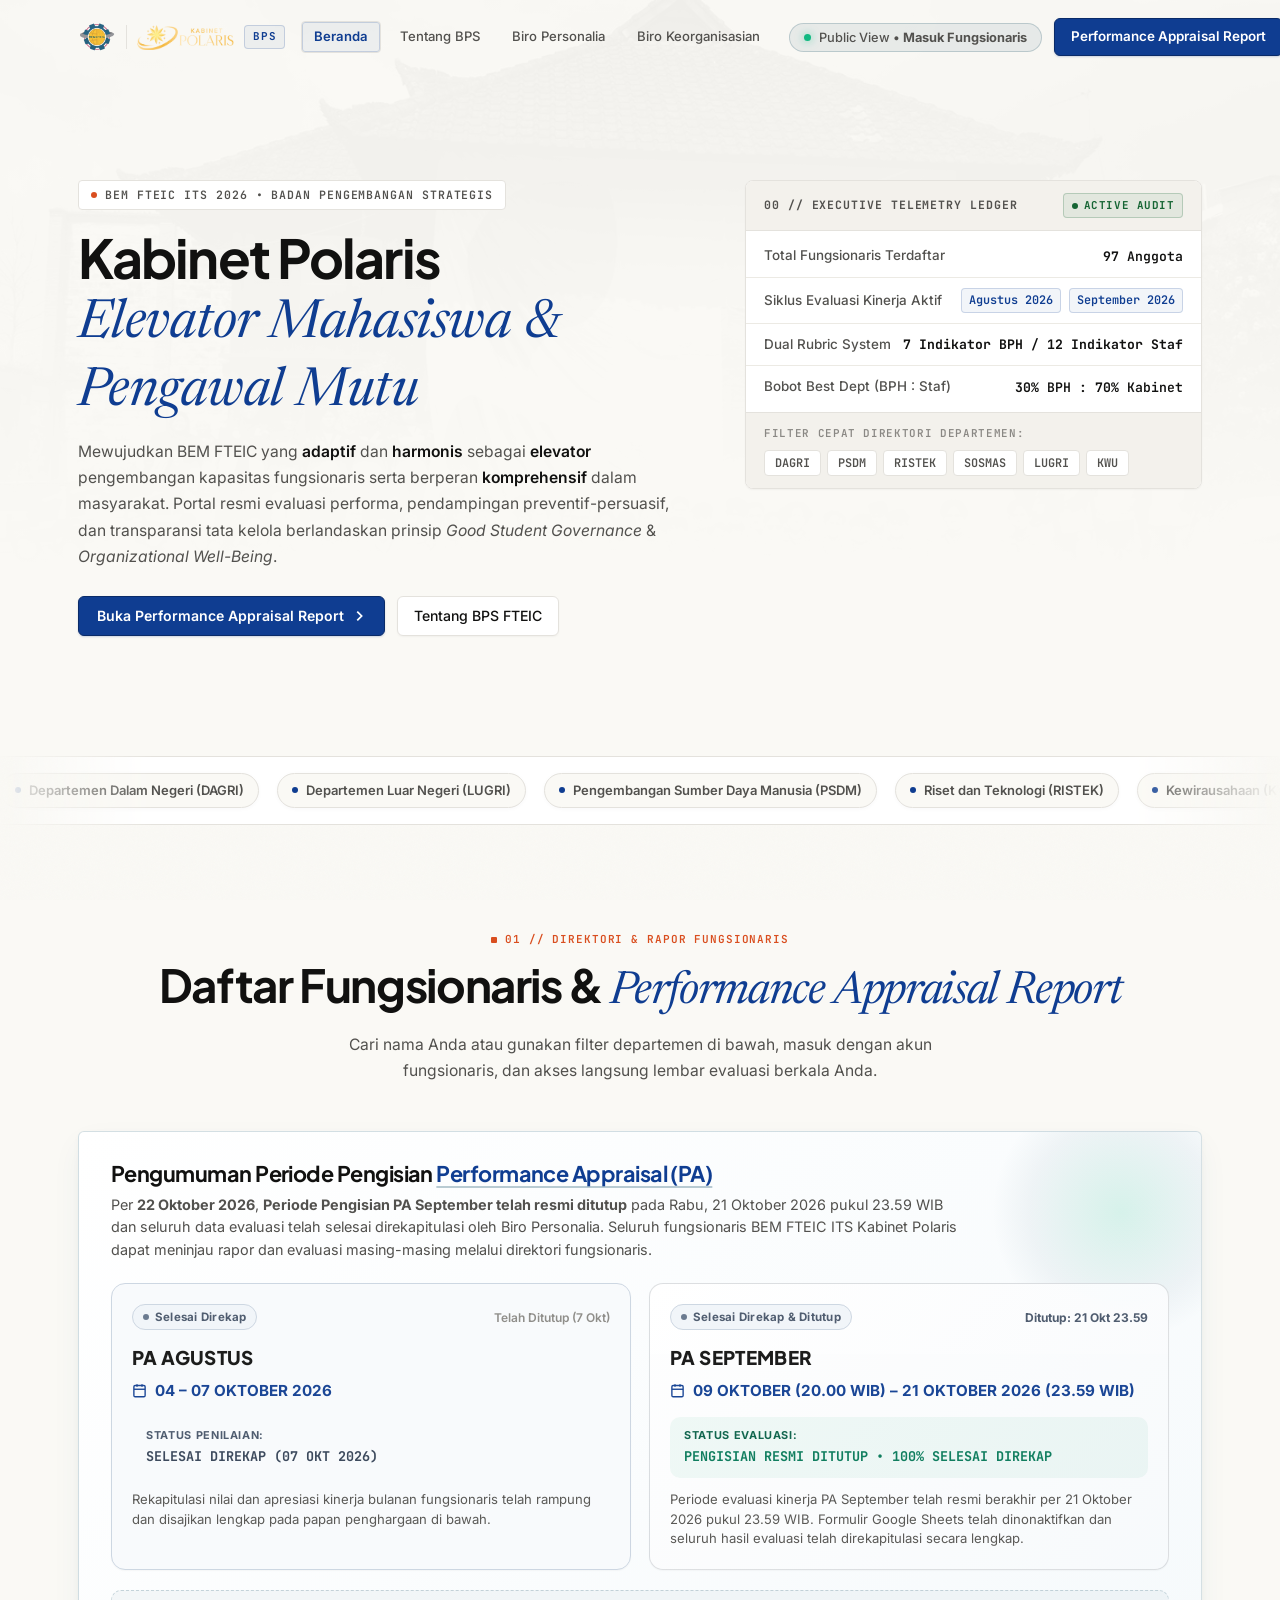
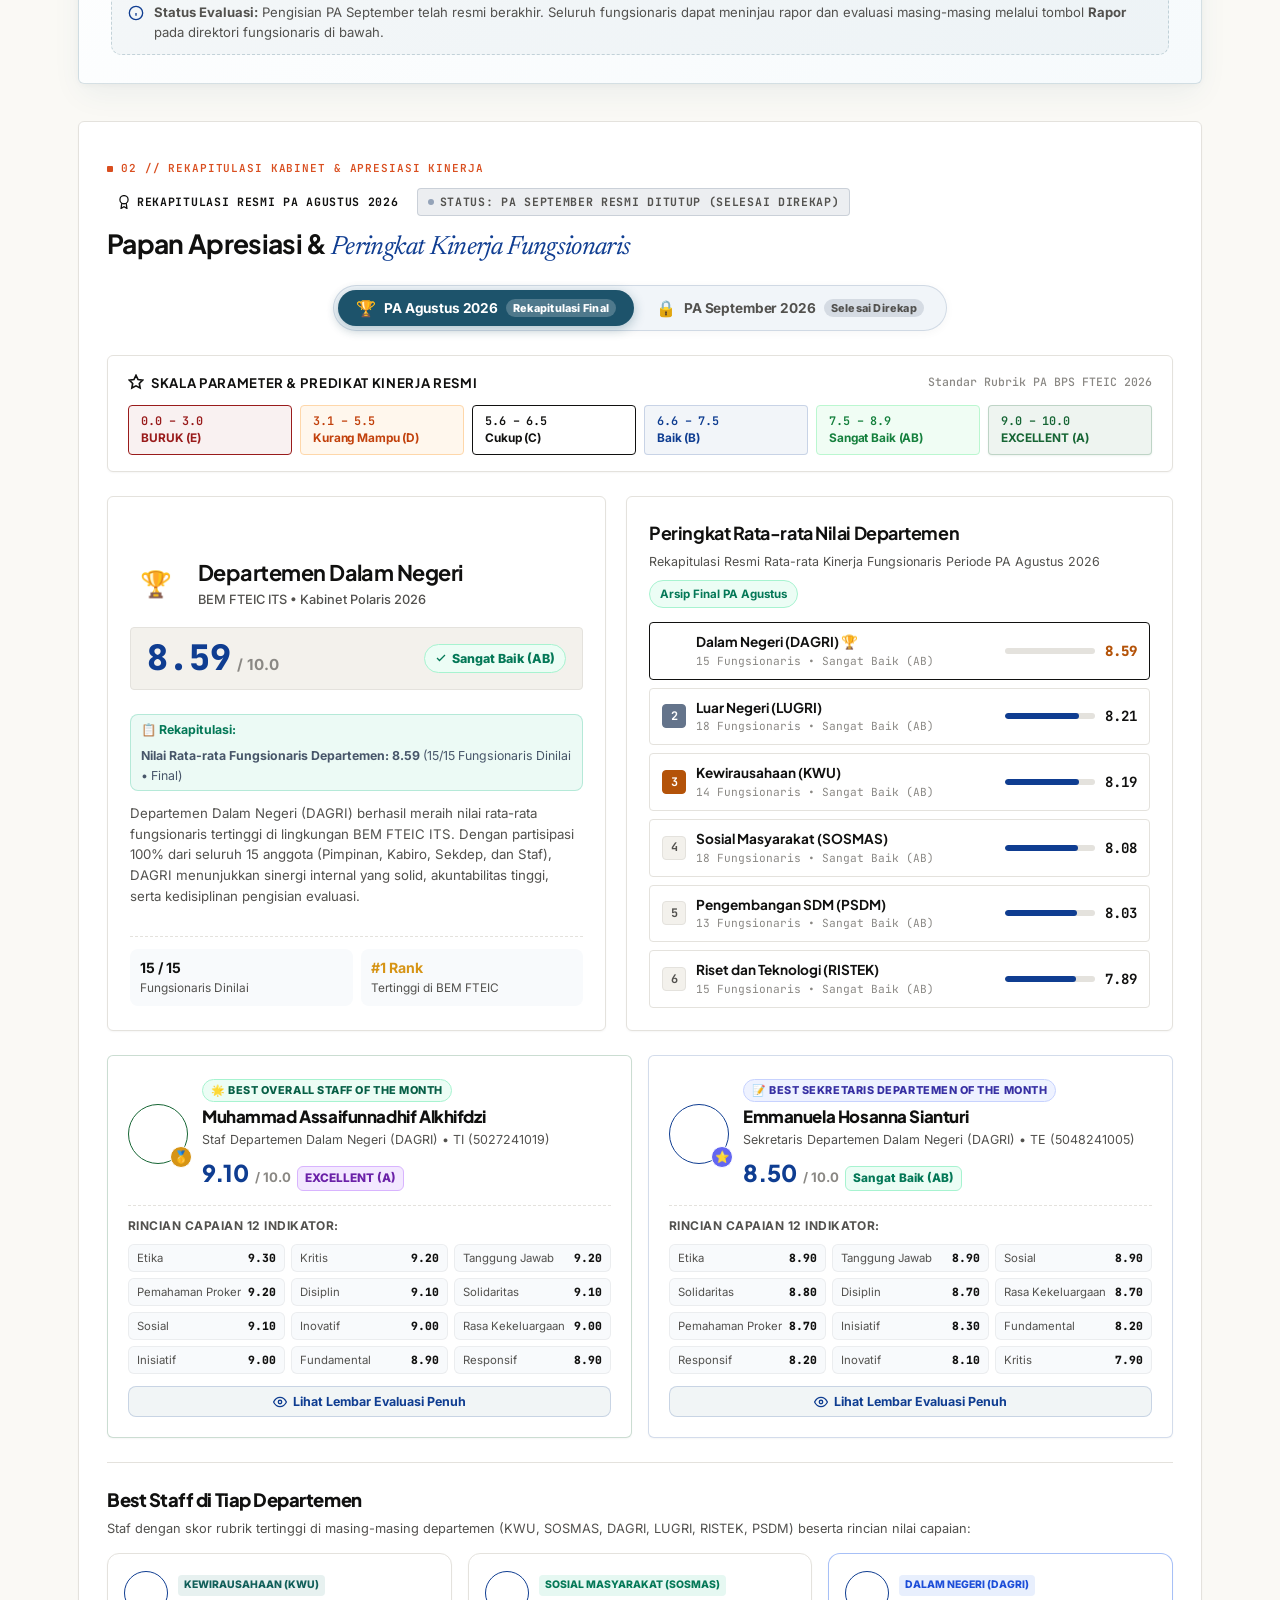
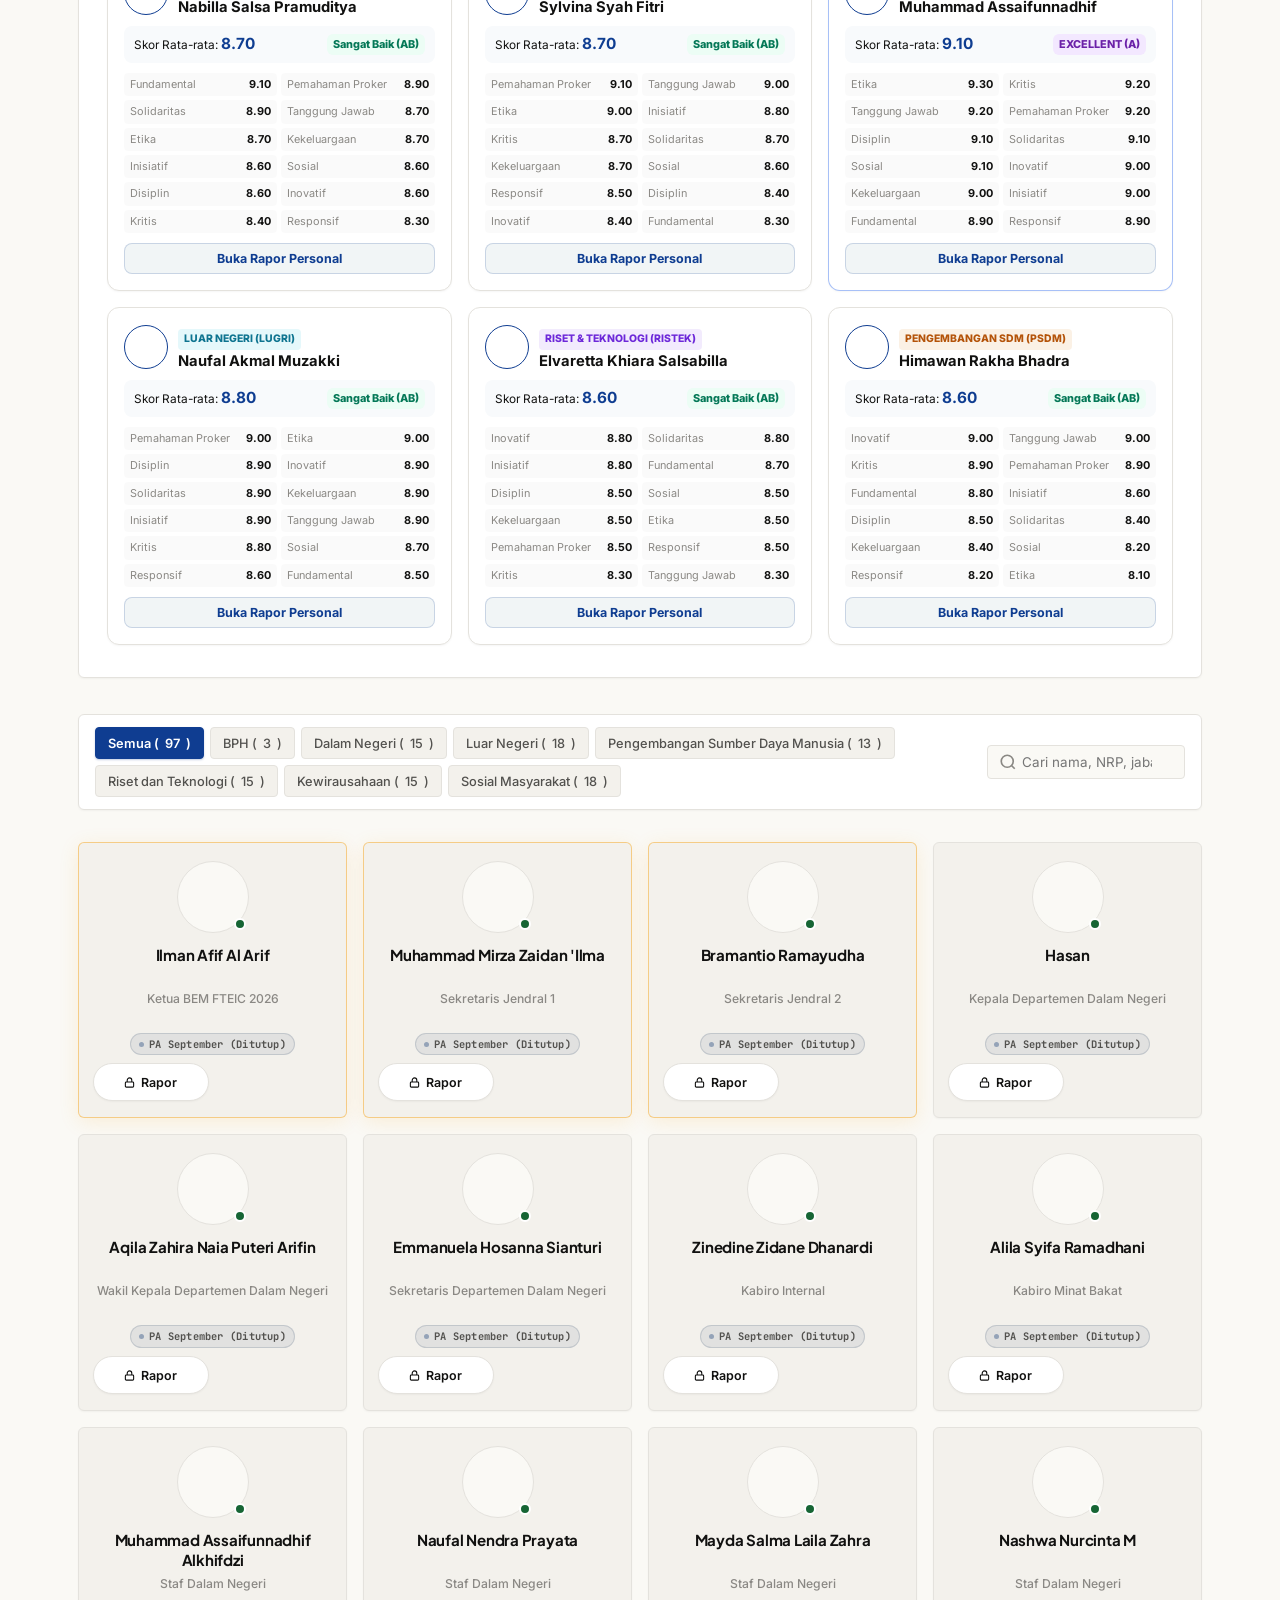
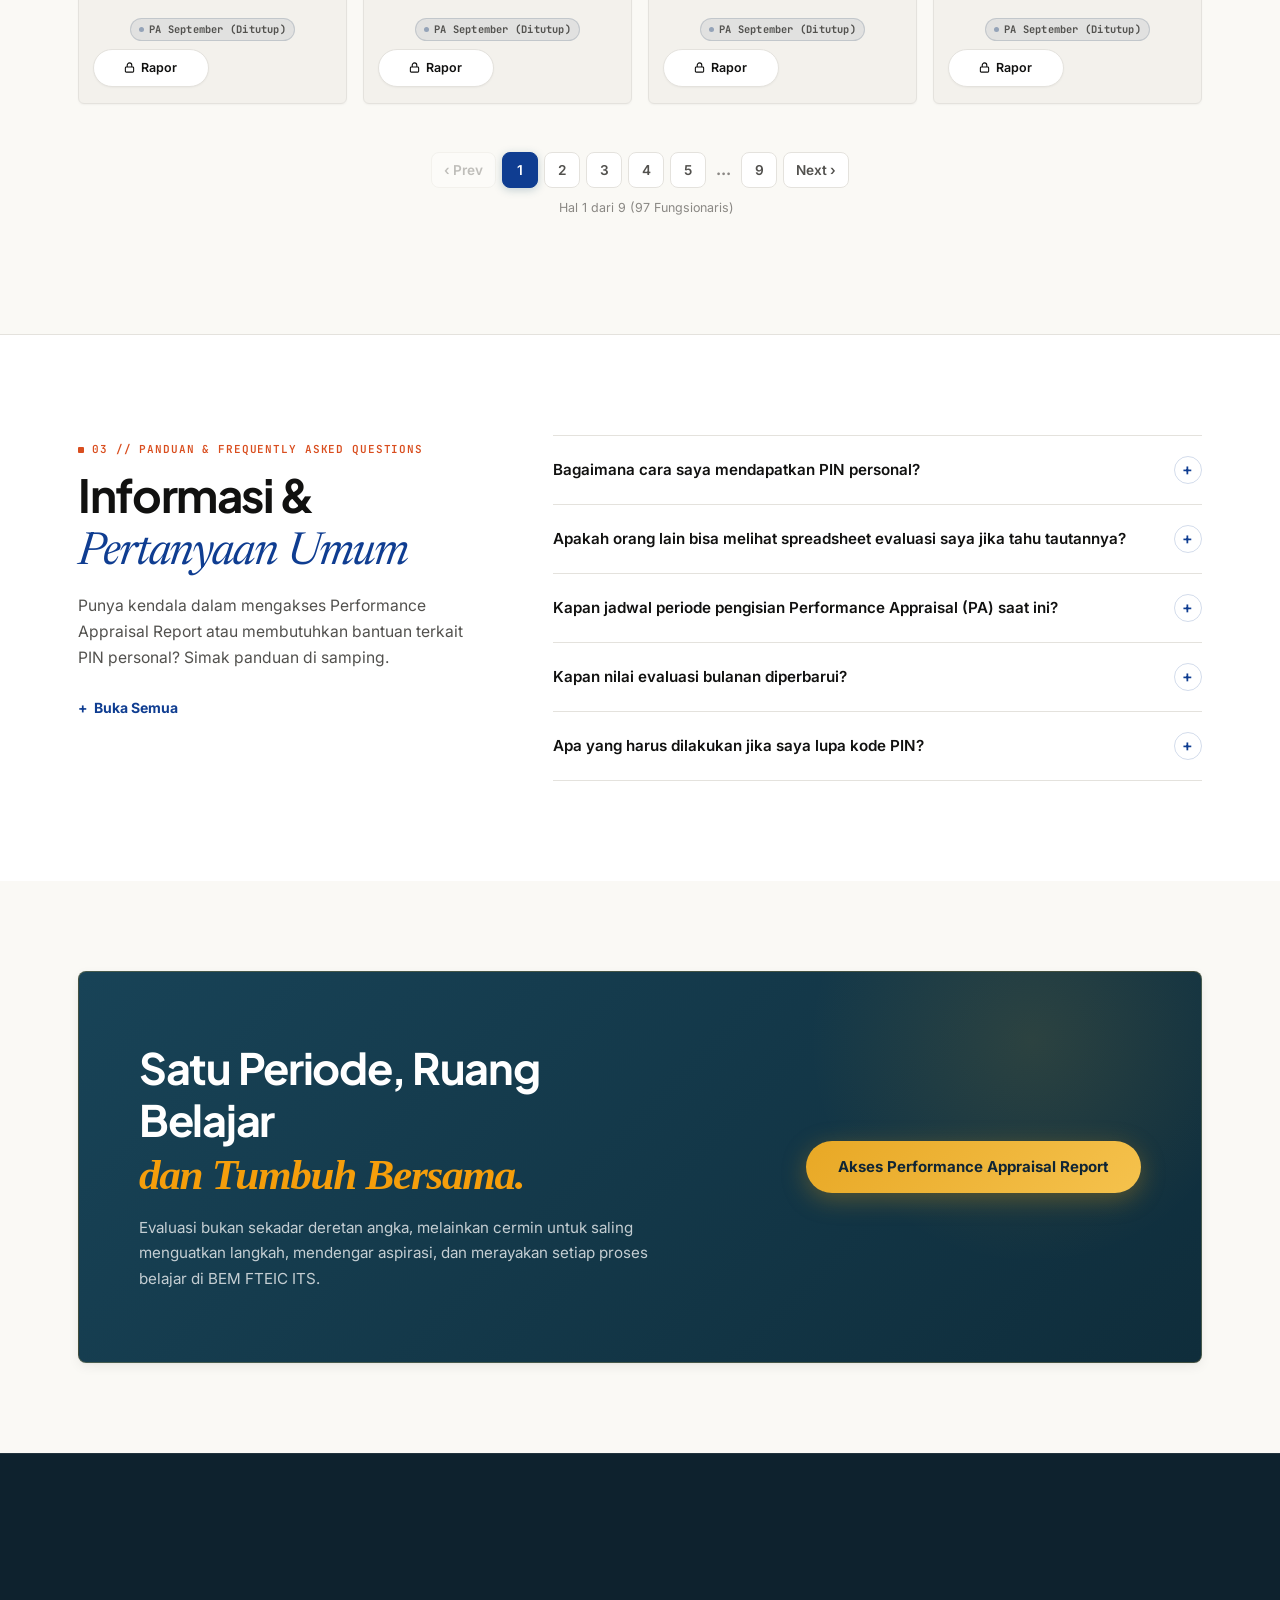
==== index.html @ cf48517c "style: overhaul UI to Swiss Editorial & Linear precision design system" ====
<!DOCTYPE html>
<html lang="id">

<head>
  <meta charset="UTF-8" />
  <meta name="viewport" content="width=device-width, initial-scale=1.0" />
  <title>BEM FTEIC ITS 2026 | Ruang Refleksi &amp; Apresiasi — Kabinet Polaris</title>

  <!-- Meta & SEO -->
  <meta name="description"
    content="Portal Akses Lembar Evaluasi & Nilai Kinerja Bulanan Fungsionaris BEM FTEIC ITS Kabinet Polaris 2026 Institut Teknologi Sepuluh Nopember." />
  <meta name="theme-color" content="#1D536B" />
  <link rel="icon" type="image/png" href="assets/logo-bem-fteic.png" />

  <!-- Performance: Preload critical resources -->
  <link rel="preload" href="style.css" as="style" />
  <link rel="preload" href="app.js" as="script" />

  <!-- Google Fonts: Human-Crafted Swiss Editorial & Linear Precision -->
  <link rel="preconnect" href="https://fonts.googleapis.com" />
  <link rel="preconnect" href="https://fonts.gstatic.com" crossorigin />
  <link rel="dns-prefetch" href="https://fonts.googleapis.com" />
  <link
    href="https://fonts.googleapis.com/css2?family=Instrument+Serif:ital@0;1&family=Inter:wght@400;500;600;700&family=JetBrains+Mono:ital,wght@0,400;0,500;0,600;0,700;1,400&family=Newsreader:ital,opsz,wght@0,6..72,400;0,6..72,500;0,6..72,600;1,6..72,400;1,6..72,500&family=Plus+Jakarta+Sans:wght@500;600;700;800&display=swap"
    rel="stylesheet" />

  <!-- Custom Stylesheet (Clearwave Design System) -->
  <link rel="stylesheet" href="style.css" />
</head>

<body>

  <!-- ── 1. NAVIGATION BAR ── -->
  <nav class="nav" id="mainNav" role="navigation" aria-label="Main navigation">
    <div class="nav-inner">
      <a href="index.html" class="nav-logo">
        <img src="assets/logo-bem-fteic.png" alt="Logo BEM FTEIC" class="nav-logo-bem" />
        <div class="nav-logo-divider"></div>
        <img src="assets/logo-kabinet-polaris.png" alt="Logo Kabinet Polaris" class="nav-logo-kabinet" />
        <span class="logo-badge">BPS</span>
      </a>

      <ul class="nav-links" role="list">
        <li><a href="index.html" class="active">Beranda</a></li>
        <li><a href="about-bps.html">Tentang BPS</a></li>
        <li><a href="biro-personalia.html">Biro Personalia</a></li>
        <li><a href="biro-keorganisasian.html">Biro Keorganisasian</a></li>
      </ul>

      <div class="nav-cta">
        <!-- Persistent Auth Status Pill (Desktop) -->
        <div id="navAuthPill" class="nav-auth-pill-container">
          <button type="button" class="auth-pill-logged-out" onclick="window.BPSAuth ? window.BPSAuth.openAuthModal(null) : null" title="Masuk dengan Akun Fungsionaris BEM FTEIC ITS">
            <span class="auth-pill-dot"></span>
            <span class="auth-pill-text">Public View &bull; <strong>Masuk Fungsionaris</strong></span>
          </button>
        </div>
        <a href="#staf" class="btn-primary">Performance Appraisal Report</a>
      </div>

      <button class="nav-hamburger" id="hamburger" aria-label="Buka Menu" aria-expanded="false"
        onclick="toggleMobileMenu()">
        <span></span><span></span><span></span>
      </button>
    </div>
  </nav>

  <!-- Mobile Menu Drawer -->
  <div class="mobile-menu" id="mobileMenu" role="dialog" aria-modal="true" aria-label="Navigasi Mobile">
    <!-- Persistent Auth Status Pill (Mobile Drawer) -->
    <div id="mobileAuthPill" class="mobile-auth-pill-container" style="margin-bottom: 14px;">
      <button type="button" class="auth-pill-logged-out" onclick="window.BPSAuth ? window.BPSAuth.openAuthModal(null) : null" title="Masuk dengan Akun Fungsionaris BEM FTEIC ITS">
        <span class="auth-pill-dot"></span>
        <span class="auth-pill-text">Public View &bull; <strong>Masuk Fungsionaris</strong></span>
      </button>
    </div>
    <a href="index.html" class="active" style="color: var(--accent);">Beranda</a>
    <a href="about-bps.html">Tentang BPS</a>
    <a href="biro-personalia.html">Biro Personalia</a>
    <a href="biro-keorganisasian.html">Biro Keorganisasian</a>
    <a href="#staf">Daftar Staf &amp; Performance Appraisal</a>
    <a href="#faq">Panduan &amp; FAQ</a>
    <a href="#staf" class="mobile-cta btn-primary">Buka Performance Appraisal Report</a>
  </div>

  <!-- ── 2. HERO SECTION DENGAN BACKGROUND FOTO BERSAMA INTERNALISASI ── -->
  <section class="hero hero-internalisasi-bg" id="beranda">
    <!-- Background Photo Layer dengan Scroll-driven Fade-out -->
    <div class="hero-bg-photo-wrapper" aria-hidden="true">
      <img src="assets/internalisasi/internalisasi-7.jpg"
        alt="Foto Bersama Fungsionaris BEM FTEIC ITS Kabinet Polaris 2026 saat Internalisasi di Villa Batu"
        class="hero-bg-photo" id="heroBgPhoto" />
      <div class="hero-bg-photo-overlay"></div>
    </div>

    <div class="container" style="position: relative; z-index: 2;">
      <div class="hero-editorial-grid">

        <!-- Column 1: Institutional Swiss Masthead -->
        <div class="hero-masthead-col reveal">
          <div class="hero-institutional-kicker">
            <span class="swiss-kicker-dot"></span>
            <span class="swiss-kicker-text">BEM FTEIC ITS 2026 &bull; BADAN PENGEMBANGAN STRATEGIS</span>
          </div>

          <h1 class="hero-title">
            Kabinet Polaris<br />
            <span class="hero-title-serif">Elevator Mahasiswa &amp; Pengawal Mutu</span>
          </h1>

          <p class="hero-sub">
            Mewujudkan BEM FTEIC yang <strong>adaptif</strong> dan <strong>harmonis</strong> sebagai
            <strong>elevator</strong> pengembangan kapasitas fungsionaris serta berperan <strong>komprehensif</strong>
            dalam masyarakat. Portal resmi evaluasi performa, pendampingan preventif-persuasif, dan transparansi tata
            kelola berlandaskan prinsip <em>Good Student Governance</em> &amp; <em>Organizational Well-Being</em>.
          </p>

          <div class="hero-actions">
            <a href="#staf" class="btn-editorial-primary">
              <span>Buka Performance Appraisal Report</span>
              <svg width="14" height="14" viewBox="0 0 16 16" fill="none" stroke="currentColor" stroke-width="2"><path d="M6 3l5 5-5 5"/></svg>
            </a>
            <a href="about-bps.html" class="btn-editorial-secondary">
              <span>Tentang BPS FTEIC</span>
            </a>
          </div>
        </div>

        <!-- Column 2: Executive Telemetry Ledger -->
        <div class="hero-telemetry-col reveal reveal-delay-1">
          <div class="telemetry-ledger-card">
            <div class="telemetry-card-header">
              <span class="telemetry-index-label">00 // EXECUTIVE TELEMETRY LEDGER</span>
              <span class="telemetry-status-badge">
                <span class="status-live-dot"></span>
                ACTIVE AUDIT
              </span>
            </div>
            <div class="telemetry-rows">
              <div class="telemetry-row">
                <span class="telemetry-label">Total Fungsionaris Terdaftar</span>
                <span class="telemetry-val mono-val"><strong id="statTotalStaff">94</strong> Anggota</span>
              </div>
              <div class="telemetry-row">
                <span class="telemetry-label">Siklus Evaluasi Kinerja Aktif</span>
                <span class="telemetry-val mono-val">
                  <span class="telemetry-chip active">Agustus 2026</span>
                  <span class="telemetry-chip active">September 2026</span>
                </span>
              </div>
              <div class="telemetry-row">
                <span class="telemetry-label">Dual Rubric System</span>
                <span class="telemetry-val mono-val"><strong>7 Indikator BPH</strong> / <strong>12 Indikator Staf</strong></span>
              </div>
              <div class="telemetry-row">
                <span class="telemetry-label">Bobot Best Dept (BPH : Staf)</span>
                <span class="telemetry-val mono-val"><strong>30%</strong> BPH : <strong>70%</strong> Kabinet</span>
              </div>
            </div>
            <div class="telemetry-dept-strip">
              <span class="telemetry-strip-label">Filter Cepat Direktori Departemen:</span>
              <div class="telemetry-dept-pills">
                <button type="button" class="telemetry-dept-btn" onclick="if(window.setFilter){window.setFilter('DAGRI'); document.getElementById('staf').scrollIntoView({behavior:'smooth'});}">DAGRI</button>
                <button type="button" class="telemetry-dept-btn" onclick="if(window.setFilter){window.setFilter('PSDM'); document.getElementById('staf').scrollIntoView({behavior:'smooth'});}">PSDM</button>
                <button type="button" class="telemetry-dept-btn" onclick="if(window.setFilter){window.setFilter('RISTEK'); document.getElementById('staf').scrollIntoView({behavior:'smooth'});}">RISTEK</button>
                <button type="button" class="telemetry-dept-btn" onclick="if(window.setFilter){window.setFilter('SOSMAS'); document.getElementById('staf').scrollIntoView({behavior:'smooth'});}">SOSMAS</button>
                <button type="button" class="telemetry-dept-btn" onclick="if(window.setFilter){window.setFilter('LUGRI'); document.getElementById('staf').scrollIntoView({behavior:'smooth'});}">LUGRI</button>
                <button type="button" class="telemetry-dept-btn" onclick="if(window.setFilter){window.setFilter('KWU'); document.getElementById('staf').scrollIntoView({behavior:'smooth'});}">KWU</button>
              </div>
            </div>
          </div>
        </div>

      </div>
    </div>
  </section>

  <!-- ── 3. INFINITE MARQUEE (MAGIC UI) ── -->
  <div class="magic-marquee-container" aria-label="Departemen dan Biro BEM FTEIC ITS">
    <div class="magic-marquee-track">
      <div class="magic-marquee-group">
        <span class="magic-marquee-badge"><span class="magic-marquee-dot"></span>Departemen Dalam Negeri (DAGRI)</span>
        <span class="magic-marquee-badge"><span class="magic-marquee-dot"></span>Departemen Luar Negeri (LUGRI)</span>
        <span class="magic-marquee-badge"><span class="magic-marquee-dot"></span>Pengembangan Sumber Daya Manusia
          (PSDM)</span>
        <span class="magic-marquee-badge"><span class="magic-marquee-dot"></span>Riset dan Teknologi (RISTEK)</span>
        <span class="magic-marquee-badge"><span class="magic-marquee-dot"></span>Kewirausahaan (KWU)</span>
        <span class="magic-marquee-badge"><span class="magic-marquee-dot"></span>Sosial Masyarakat (SOSMAS)</span>
        <span class="magic-marquee-badge"><span class="magic-marquee-dot gold"></span>Biro Personalia (HRM &amp;
          HRD)</span>
        <span class="magic-marquee-badge"><span class="magic-marquee-dot gold"></span>Biro Keorganisasian (OKR &amp;
          SOP)</span>
      </div>
      <div class="magic-marquee-group" aria-hidden="true">
        <span class="magic-marquee-badge"><span class="magic-marquee-dot"></span>Departemen Dalam Negeri (DAGRI)</span>
        <span class="magic-marquee-badge"><span class="magic-marquee-dot"></span>Departemen Luar Negeri (LUGRI)</span>
        <span class="magic-marquee-badge"><span class="magic-marquee-dot"></span>Pengembangan Sumber Daya Manusia
          (PSDM)</span>
        <span class="magic-marquee-badge"><span class="magic-marquee-dot"></span>Riset dan Teknologi (RISTEK)</span>
        <span class="magic-marquee-badge"><span class="magic-marquee-dot"></span>Kewirausahaan (KWU)</span>
        <span class="magic-marquee-badge"><span class="magic-marquee-dot"></span>Sosial Masyarakat (SOSMAS)</span>
        <span class="magic-marquee-badge"><span class="magic-marquee-dot gold"></span>Biro Personalia (HRM &amp;
          HRD)</span>
        <span class="magic-marquee-badge"><span class="magic-marquee-dot gold"></span>Biro Keorganisasian (OKR &amp;
          SOP)</span>
      </div>
    </div>
  </div>

  <!-- ── 4. STAFF DIRECTORY SECTION ── -->
  <section class="staff-section" id="staf">
    <div class="container">

      <!-- Section Header -->
      <div class="staff-header">
        <span class="swiss-section-overline">01 // DIREKTORI &amp; RAPOR FUNGSIONARIS</span>
        <h2 class="section-title reveal">Daftar Fungsionaris &amp; <em>Performance Appraisal Report</em>
        </h2>
        <p class="section-sub reveal reveal-delay-2">
          Cari nama Anda atau gunakan filter departemen di bawah, masuk dengan akun fungsionaris, dan akses langsung lembar
          evaluasi berkala Anda.
        </p>
      </div>

      <!-- ── ANNOUNCEMENT: JADWAL PERIODE PENGISIAN PERFORMANCE APPRAISAL (PA) ── -->
      <div class="pa-schedule-banner reveal reveal-delay-1" id="paScheduleBanner">
        <div class="pa-schedule-glow" aria-hidden="true"></div>
        <div class="pa-schedule-top">
          <div class="pa-schedule-heading-wrap">
            <h3 class="pa-schedule-title">
              Pengumuman Periode Pengisian <em>Performance Appraisal (PA)</em>
            </h3>
            <p class="pa-schedule-desc">
              Per <strong>22 Oktober 2026</strong>, <strong>Periode Pengisian PA September telah resmi ditutup</strong> pada Rabu, 21 Oktober 2026 pukul 23.59 WIB dan seluruh data evaluasi telah selesai direkapitulasi oleh Biro Personalia. Seluruh fungsionaris BEM FTEIC ITS Kabinet Polaris dapat meninjau rapor dan evaluasi masing-masing melalui direktori fungsionaris.
            </p>
          </div>
        </div>

        <div class="pa-schedule-grid">
          <!-- Card PA Agustus (Finished / Closed) -->
          <div class="pa-card pa-card-completed">
            <div class="pa-card-status-row">
              <span class="pa-chip pa-chip-past">
                <span class="pa-chip-dot" style="background: #64748B;"></span> Selesai Direkap
              </span>
              <span class="pa-deadline-countdown">Telah Ditutup (7 Okt)</span>
            </div>
            <div class="pa-card-period-name">PA AGUSTUS</div>
            <div class="pa-card-dates">
              <svg width="15" height="15" viewBox="0 0 24 24" fill="none" stroke="currentColor" stroke-width="2.2">
                <rect x="3" y="4" width="18" height="18" rx="2" ry="2"></rect>
                <line x1="16" y1="2" x2="16" y2="6"></line>
                <line x1="8" y1="2" x2="8" y2="6"></line>
                <line x1="3" y1="10" x2="21" y2="10"></line>
              </svg>
              <span><strong>04 – 07 OKTOBER 2026</strong></span>
            </div>
            <div class="pa-card-deadline-alert" style="border-left-color: #64748B;">
              <div class="pa-deadline-label" style="color: #475569;">STATUS PENILAIAN:</div>
              <div class="pa-deadline-val" style="color: #334155;">SELESAI DIREKAP (07 OKT 2026)</div>
            </div>
            <p class="pa-card-info">
              Rekapitulasi nilai dan apresiasi kinerja bulanan fungsionaris telah rampung dan disajikan lengkap pada papan penghargaan di bawah.
            </p>
          </div>

          <!-- Card PA September (Closed / Selesai Direkap) -->
          <div class="pa-card pa-card-completed" style="border-color: rgba(30, 41, 59, 0.15); background: linear-gradient(135deg, #FFFFFF 0%, #F8FAFC 100%);">
            <div class="pa-card-status-row">
              <span class="pa-chip pa-chip-past" style="background: #F1F5F9; color: #475569; border-color: #CBD5E1;">
                <span class="pa-chip-dot" style="background: #64748B;"></span> Selesai Direkap &amp; Ditutup
              </span>
              <span class="pa-deadline-countdown" style="color: #475569; font-weight: 700;">Ditutup: 21 Okt 23.59</span>
            </div>
            <div class="pa-card-period-name">PA SEPTEMBER</div>
            <div class="pa-card-dates">
              <svg width="15" height="15" viewBox="0 0 24 24" fill="none" stroke="currentColor" stroke-width="2.2">
                <rect x="3" y="4" width="18" height="18" rx="2" ry="2"></rect>
                <line x1="16" y1="2" x2="16" y2="6"></line>
                <line x1="8" y1="2" x2="8" y2="6"></line>
                <line x1="3" y1="10" x2="21" y2="10"></line>
              </svg>
              <span><strong>09 OKTOBER (20.00 WIB) – 21 OKTOBER 2026 (23.59 WIB)</strong></span>
            </div>
            <div class="pa-card-deadline-alert" style="border-left-color: #059669; background: rgba(5, 150, 105, 0.06);">
              <div class="pa-deadline-label" style="color: #065F46;">STATUS EVALUASI:</div>
              <div class="pa-deadline-val" style="color: #047857;">PENGISIAN RESMI DITUTUP • 100% SELESAI DIREKAP</div>
            </div>
            <p class="pa-card-info">
              Periode evaluasi kinerja PA September telah resmi berakhir per 21 Oktober 2026 pukul 23.59 WIB. Formulir Google Sheets telah dinonaktifkan dan seluruh hasil evaluasi telah direkapitulasi secara lengkap.
            </p>
          </div>
        </div>

        <div class="pa-schedule-footer">
          <div class="pa-footer-tip">
            <svg width="16" height="16" viewBox="0 0 24 24" fill="none" stroke="currentColor" stroke-width="2">
              <circle cx="12" cy="12" r="10"></circle>
              <line x1="12" y1="16" x2="12" y2="12"></line>
              <line x1="12" y1="8" x2="12.01" y2="8"></line>
            </svg>
            <span><strong>Status Evaluasi:</strong> Pengisian PA September telah resmi berakhir. Seluruh fungsionaris dapat meninjau rapor dan evaluasi masing-masing melalui tombol <strong>Rapor</strong> pada direktori fungsionaris di bawah.</span>
          </div>
        </div>
      </div>

      <!-- ── 4B. REKAPITULASI RESMI & APRESIASI KINERJA (AWARDS OF THE MONTH) ── -->
      <div class="pa-awards-section reveal reveal-delay-2" id="paAwardsSection">
        <span class="swiss-section-overline">02 // REKAPITULASI KABINET &amp; APRESIASI KINERJA</span>
        
        <!-- Header Section -->
        <div class="pa-awards-header">
          <div class="pa-awards-badge-wrap">
            <span class="pa-awards-badge">
              <svg width="14" height="14" viewBox="0 0 24 24" fill="none" stroke="currentColor" stroke-width="2.2">
                <circle cx="12" cy="8" r="7"></circle>
                <polyline points="8.21 13.89 7 23 12 20 17 23 15.79 13.88"></polyline>
              </svg>
              Rekapitulasi Resmi PA Agustus 2026
            </span>
            <span class="pa-awards-badge september" style="background: rgba(100, 116, 139, 0.12); color: var(--text-2); border-color: rgba(100, 116, 139, 0.25);">
              <span class="pa-chip-dot" style="background: #94a3b8; box-shadow: none;"></span>
              Status: PA September Resmi Ditutup (Selesai Direkap)
            </span>
          </div>
          <h3 class="pa-awards-title">
            Papan Apresiasi &amp; <em>Peringkat Kinerja Fungsionaris</em>
          </h3>
        </div>

        <!-- ── TAB SWITCHER PAPAN APRESIASI: PA AGUSTUS & PA SEPTEMBER ── -->
        <div class="pa-period-tabs-bar">
          <div class="pa-period-tabs" role="tablist">
            <button type="button" class="pa-period-tab active" id="paTabAgustus" onclick="switchPaAwardsPeriod('agustus')" role="tab" aria-selected="true">
              <span class="pa-tab-icon">🏆</span>
              <span class="pa-tab-title">PA Agustus 2026</span>
              <span class="pa-tab-badge agustus">Rekapitulasi Final</span>
            </button>
            <button type="button" class="pa-period-tab" id="paTabSeptember" onclick="switchPaAwardsPeriod('september')" role="tab" aria-selected="false">
              <span class="pa-tab-icon">🔒</span>
              <span class="pa-tab-title">PA September 2026</span>
              <span class="pa-tab-badge september" style="background: rgba(100, 116, 139, 0.2); color: var(--text-2); border-color: rgba(100, 116, 139, 0.3);">Selesai Direkap</span>
            </button>
          </div>
        </div>

        <!-- ── TAB VIEW 1: PA AGUSTUS 2026 (REKAPITULASI RESMI & BEKU) ── -->
        <div id="paAwardsContentAgustus" class="pa-period-view active">

        <!-- Standar Parameter & Predikat Nilai -->
        <div class="pa-scale-banner">
          <div class="pa-scale-header">
            <div class="pa-scale-title">
              <svg width="16" height="16" viewBox="0 0 24 24" fill="none" stroke="currentColor" stroke-width="2.5">
                <polygon points="12 2 15.09 8.26 22 9.27 17 14.14 18.18 21.02 12 17.77 5.82 21.02 7 14.14 2 9.27 8.91 8.26 12 2"></polygon>
              </svg>
              Skala Parameter &amp; Predikat Kinerja Resmi
            </div>
            <span class="pa-scale-meta">Standar Rubrik PA BPS FTEIC 2026</span>
          </div>
          <div class="pa-scale-grid">
            <div class="pa-scale-item pa-scale-e">
              <span class="pa-scale-range">0.0 – 3.0</span>
              <strong class="pa-scale-label">BURUK (E)</strong>
            </div>
            <div class="pa-scale-item pa-scale-d">
              <span class="pa-scale-range">3.1 – 5.5</span>
              <strong class="pa-scale-label">Kurang Mampu (D)</strong>
            </div>
            <div class="pa-scale-item pa-scale-c">
              <span class="pa-scale-range">5.6 – 6.5</span>
              <strong class="pa-scale-label">Cukup (C)</strong>
            </div>
            <div class="pa-scale-item pa-scale-b">
              <span class="pa-scale-range">6.6 – 7.5</span>
              <strong class="pa-scale-label">Baik (B)</strong>
            </div>
            <div class="pa-scale-item pa-scale-ab">
              <span class="pa-scale-range">7.5 – 8.9</span>
              <strong class="pa-scale-label">Sangat Baik (AB)</strong>
            </div>
            <div class="pa-scale-item pa-scale-a">
              <span class="pa-scale-range">9.0 – 10.0</span>
              <strong class="pa-scale-label">EXCELLENT (A)</strong>
            </div>
          </div>
        </div>

        <!-- Bento Row 1: Best Department of The Month & Ranking Leaderboard -->
        <div class="pa-top-grid">
          
          <!-- Best Department Trophy Card -->
          <div class="pa-best-dept-card">
            <div class="pa-best-dept-glow" aria-hidden="true"></div>
            <div>
              <div class="pa-award-badge-ribbon">
                <svg width="14" height="14" viewBox="0 0 24 24" fill="none" stroke="currentColor" stroke-width="2.5">
                  <circle cx="12" cy="8" r="7"></circle>
                  <polyline points="8.21 13.89 7 23 12 20 17 23 15.79 13.88"></polyline>
                </svg>
                Best Department of the Month
              </div>
              <div class="pa-dept-trophy-header">
                <div class="pa-trophy-icon-wrap" title="Pemenang Departemen Terbaik">
                  🏆
                </div>
                <div>
                  <h4 class="pa-best-dept-name" id="bestDeptName">Departemen Dalam Negeri</h4>
                  <div class="pa-best-dept-sub">BEM FTEIC ITS • Kabinet Polaris 2026</div>
                </div>
              </div>

              <div class="pa-dept-score-box">
                <div class="pa-dept-score-val-wrap">
                  <span class="pa-dept-score-val" id="bestDeptScoreVal">8.59</span>
                  <span class="pa-dept-score-max">/ 10.0</span>
                </div>
                <span class="pa-dept-predikat-pill">
                  <svg width="12" height="12" viewBox="0 0 24 24" fill="none" stroke="currentColor" stroke-width="2.5">
                    <polyline points="20 6 9 17 4 12"></polyline>
                  </svg>
                  <span id="bestDeptPredikatText">Sangat Baik (AB)</span>
                </span>
              </div>

              <!-- Rekapitulasi Resmi Nilai Department of the Month PA Agustus -->
              <div class="pa-dept-weight-breakdown" id="bestDeptWeightBreakdown" style="margin: 10px 0 12px; font-size: 0.77rem; color: #475569; background: rgba(16, 185, 129, 0.08); border: 1px solid rgba(16, 185, 129, 0.25); padding: 5px 10px; border-radius: 8px; display: inline-flex; align-items: center; gap: 6px; flex-wrap: wrap;">
                <span style="color: #047857; font-weight: 700;">📋 Rekapitulasi:</span>
                <span><strong>Nilai Rata-rata Fungsionaris Departemen: 8.59</strong> (15/15 Fungsionaris Dinilai • Final)</span>
              </div>

              <p class="pa-best-dept-desc" id="bestDeptDesc">
                Departemen Dalam Negeri (DAGRI) berhasil meraih nilai rata-rata fungsionaris tertinggi di lingkungan BEM FTEIC ITS. Dengan partisipasi 100% dari seluruh 15 anggota (Pimpinan, Kabiro, Sekdep, dan Staf), DAGRI menunjukkan sinergi internal yang solid, akuntabilitas tinggi, serta kedisiplinan pengisian evaluasi.
              </p>
            </div>

            <div class="pa-dept-stats-row">
              <div class="pa-dept-stat-box" id="bestDeptStaffCount">
                <strong>15 / 15</strong>
                Fungsionaris Dinilai
              </div>
              <div class="pa-dept-stat-box">
                <strong style="color: #D69415;">#1 Rank</strong>
                Tertinggi di BEM FTEIC
              </div>
            </div>
          </div>

          <!-- Department Ranking Leaderboard Card (Highest to Lowest) -->
          <div class="pa-dept-ranking-card">
            <div class="pa-ranking-header">
              <div style="display: flex; justify-content: space-between; align-items: flex-start; gap: 8px; flex-wrap: wrap;">
                <div>
                  <h4 class="pa-ranking-title">Peringkat Rata-rata Nilai Departemen</h4>
                  <p class="pa-ranking-sub">
                    Rekapitulasi Resmi Rata-rata Kinerja Fungsionaris Periode PA Agustus 2026
                  </p>
                </div>
                <span style="font-size: 0.72rem; font-weight: 700; color: #047857; background: #ECFDF5; border: 1px solid #A7F3D0; padding: 4px 10px; border-radius: 999px;">
                  Arsip Final PA Agustus
                </span>
              </div>
            </div>

            <div class="pa-ranking-list" id="paDeptRankingList">
              
              <!-- Rank 1: DAGRI -->
              <div class="pa-ranking-item rank-1">
                <div class="pa-rank-pos-wrap">
                  <span class="pa-rank-num">1</span>
                  <div class="pa-rank-dept-info">
                    <span class="pa-rank-dept-name">Dalam Negeri (DAGRI) 🏆</span>
                    <span class="pa-rank-dept-meta">15 Fungsionaris • Sangat Baik (AB)</span>
                  </div>
                </div>
                <div class="pa-rank-score-wrap">
                  <div class="pa-rank-bar-bg">
                    <div class="pa-rank-bar-fill" style="width: 86%;"></div>
                  </div>
                  <span class="pa-rank-score-text" style="color: #B45309;">8.59</span>
                </div>
              </div>

              <!-- Rank 2: LUGRI -->
              <div class="pa-ranking-item rank-2">
                <div class="pa-rank-pos-wrap">
                  <span class="pa-rank-num">2</span>
                  <div class="pa-rank-dept-info">
                    <span class="pa-rank-dept-name">Luar Negeri (LUGRI)</span>
                    <span class="pa-rank-dept-meta">18 Fungsionaris • Sangat Baik (AB)</span>
                  </div>
                </div>
                <div class="pa-rank-score-wrap">
                  <div class="pa-rank-bar-bg">
                    <div class="pa-rank-bar-fill" style="width: 82%;"></div>
                  </div>
                  <span class="pa-rank-score-text">8.21</span>
                </div>
              </div>

              <!-- Rank 3: KWU -->
              <div class="pa-ranking-item rank-3">
                <div class="pa-rank-pos-wrap">
                  <span class="pa-rank-num">3</span>
                  <div class="pa-rank-dept-info">
                    <span class="pa-rank-dept-name">Kewirausahaan (KWU)</span>
                    <span class="pa-rank-dept-meta">14 Fungsionaris • Sangat Baik (AB)</span>
                  </div>
                </div>
                <div class="pa-rank-score-wrap">
                  <div class="pa-rank-bar-bg">
                    <div class="pa-rank-bar-fill" style="width: 82%;"></div>
                  </div>
                  <span class="pa-rank-score-text">8.19</span>
                </div>
              </div>

              <!-- Rank 4: SOSMAS -->
              <div class="pa-ranking-item">
                <div class="pa-rank-pos-wrap">
                  <span class="pa-rank-num">4</span>
                  <div class="pa-rank-dept-info">
                    <span class="pa-rank-dept-name">Sosial Masyarakat (SOSMAS)</span>
                    <span class="pa-rank-dept-meta">18 Fungsionaris • Sangat Baik (AB)</span>
                  </div>
                </div>
                <div class="pa-rank-score-wrap">
                  <div class="pa-rank-bar-bg">
                    <div class="pa-rank-bar-fill" style="width: 81%;"></div>
                  </div>
                  <span class="pa-rank-score-text">8.08</span>
                </div>
              </div>

              <!-- Rank 5: PSDM -->
              <div class="pa-ranking-item">
                <div class="pa-rank-pos-wrap">
                  <span class="pa-rank-num">5</span>
                  <div class="pa-rank-dept-info">
                    <span class="pa-rank-dept-name">Pengembangan SDM (PSDM)</span>
                    <span class="pa-rank-dept-meta">13 Fungsionaris • Sangat Baik (AB)</span>
                  </div>
                </div>
                <div class="pa-rank-score-wrap">
                  <div class="pa-rank-bar-bg">
                    <div class="pa-rank-bar-fill" style="width: 80%;"></div>
                  </div>
                  <span class="pa-rank-score-text">8.03</span>
                </div>
              </div>

              <!-- Rank 6: RISTEK -->
              <div class="pa-ranking-item">
                <div class="pa-rank-pos-wrap">
                  <span class="pa-rank-num">6</span>
                  <div class="pa-rank-dept-info">
                    <span class="pa-rank-dept-name">Riset dan Teknologi (RISTEK)</span>
                    <span class="pa-rank-dept-meta">15 Fungsionaris • Sangat Baik (AB)</span>
                  </div>
                </div>
                <div class="pa-rank-score-wrap">
                  <div class="pa-rank-bar-bg">
                    <div class="pa-rank-bar-fill" style="width: 79%;"></div>
                  </div>
                  <span class="pa-rank-score-text">7.89</span>
                </div>
              </div>

            </div>
          </div>

        </div>

        <!-- Bento Row 2: Best Overall Staff & Best Sekdep of the Month -->
        <div class="pa-individual-winners-grid">
          
          <!-- 1. Best Overall Staff of the Month -->
          <div class="pa-winner-card staff-champion">
            <div class="pa-winner-top">
              <div class="pa-winner-avatar-wrap">
                <img src="assets/foto-staf/staf-006.jpg" alt="Muhammad Assaifunnadhif Alkhifdzi" class="pa-winner-avatar" onerror="this.src='https://ui-avatars.com/api/?name=Muhammad+Assaifunnadhif&background=10B981&color=fff&size=200&bold=true'" />
                <span class="pa-winner-avatar-badge" title="Juara 1 Staf Se-FTEIC">🥇</span>
              </div>
              <div class="pa-winner-info">
                <span class="pa-winner-badge-pill overall">🌟 Best Overall Staff of the Month</span>
                <h4 class="pa-winner-name" title="Muhammad Assaifunnadhif Alkhifdzi">Muhammad Assaifunnadhif Alkhifdzi</h4>
                <div class="pa-winner-role">Staf Departemen Dalam Negeri (DAGRI) • TI (5027241019)</div>
                <div class="pa-winner-score-row">
                  <span class="pa-winner-score-num">9.10</span>
                  <span style="font-size: 0.82rem; color: var(--text-3); font-weight: 700;">/ 10.0</span>
                  <span class="pa-winner-predikat" style="background: #F3E8FF; color: #6B21A8; border: 1px solid #D8B4FE;">EXCELLENT (A)</span>
                </div>
              </div>
            </div>

            <div class="pa-winner-indicators-title">Rincian Capaian 12 Indikator:</div>
            <div class="pa-winner-indicators-grid">
              <div class="pa-ind-mini-pill"><span class="pa-ind-mini-name">Etika</span><span class="pa-ind-mini-val">9.30</span></div>
              <div class="pa-ind-mini-pill"><span class="pa-ind-mini-name">Kritis</span><span class="pa-ind-mini-val">9.20</span></div>
              <div class="pa-ind-mini-pill"><span class="pa-ind-mini-name">Tanggung Jawab</span><span class="pa-ind-mini-val">9.20</span></div>
              <div class="pa-ind-mini-pill"><span class="pa-ind-mini-name">Pemahaman Proker</span><span class="pa-ind-mini-val">9.20</span></div>
              <div class="pa-ind-mini-pill"><span class="pa-ind-mini-name">Disiplin</span><span class="pa-ind-mini-val">9.10</span></div>
              <div class="pa-ind-mini-pill"><span class="pa-ind-mini-name">Solidaritas</span><span class="pa-ind-mini-val">9.10</span></div>
              <div class="pa-ind-mini-pill"><span class="pa-ind-mini-name">Sosial</span><span class="pa-ind-mini-val">9.10</span></div>
              <div class="pa-ind-mini-pill"><span class="pa-ind-mini-name">Inovatif</span><span class="pa-ind-mini-val">9.00</span></div>
              <div class="pa-ind-mini-pill"><span class="pa-ind-mini-name">Rasa Kekeluargaan</span><span class="pa-ind-mini-val">9.00</span></div>
              <div class="pa-ind-mini-pill"><span class="pa-ind-mini-name">Inisiatif</span><span class="pa-ind-mini-val">9.00</span></div>
              <div class="pa-ind-mini-pill"><span class="pa-ind-mini-name">Fundamental</span><span class="pa-ind-mini-val">8.90</span></div>
              <div class="pa-ind-mini-pill"><span class="pa-ind-mini-name">Responsif</span><span class="pa-ind-mini-val">8.90</span></div>
            </div>

            <button type="button" class="pa-winner-card-btn" onclick="requestPinAccess('staf-006', 'progress')">
              <svg width="14" height="14" viewBox="0 0 24 24" fill="none" stroke="currentColor" stroke-width="2.2">
                <path d="M1 12s4-8 11-8 11 8 11 8-4 8-11 8-11-8-11-8z"></path>
                <circle cx="12" cy="12" r="3"></circle>
              </svg>
              Lihat Lembar Evaluasi Penuh
            </button>
          </div>

          <!-- 2. Best Sekretaris Departemen (SEKDEP) of the Month -->
          <div class="pa-winner-card sekdep-champion">
            <div class="pa-winner-top">
              <div class="pa-winner-avatar-wrap">
                <img src="assets/foto-staf/staf-003.jpg" alt="Emmanuela Hosanna Sianturi" class="pa-winner-avatar" onerror="this.src='https://ui-avatars.com/api/?name=Emmanuela+Hosanna&background=6366F1&color=fff&size=200&bold=true'" />
                <span class="pa-winner-avatar-badge" style="background: #6366F1;" title="Juara 1 Sekdep Se-FTEIC">⭐</span>
              </div>
              <div class="pa-winner-info">
                <span class="pa-winner-badge-pill sekdep">📝 Best Sekretaris Departemen of the Month</span>
                <h4 class="pa-winner-name" title="Emmanuela Hosanna Sianturi">Emmanuela Hosanna Sianturi</h4>
                <div class="pa-winner-role">Sekretaris Departemen Dalam Negeri (DAGRI) • TE (5048241005)</div>
                <div class="pa-winner-score-row">
                  <span class="pa-winner-score-num">8.50</span>
                  <span style="font-size: 0.82rem; color: var(--text-3); font-weight: 700;">/ 10.0</span>
                  <span class="pa-winner-predikat" style="background: #ECFDF5; color: #047857; border: 1px solid #A7F3D0;">Sangat Baik (AB)</span>
                </div>
              </div>
            </div>

            <div class="pa-winner-indicators-title">Rincian Capaian 12 Indikator:</div>
            <div class="pa-winner-indicators-grid">
              <div class="pa-ind-mini-pill"><span class="pa-ind-mini-name">Etika</span><span class="pa-ind-mini-val">8.90</span></div>
              <div class="pa-ind-mini-pill"><span class="pa-ind-mini-name">Tanggung Jawab</span><span class="pa-ind-mini-val">8.90</span></div>
              <div class="pa-ind-mini-pill"><span class="pa-ind-mini-name">Sosial</span><span class="pa-ind-mini-val">8.90</span></div>
              <div class="pa-ind-mini-pill"><span class="pa-ind-mini-name">Solidaritas</span><span class="pa-ind-mini-val">8.80</span></div>
              <div class="pa-ind-mini-pill"><span class="pa-ind-mini-name">Disiplin</span><span class="pa-ind-mini-val">8.70</span></div>
              <div class="pa-ind-mini-pill"><span class="pa-ind-mini-name">Rasa Kekeluargaan</span><span class="pa-ind-mini-val">8.70</span></div>
              <div class="pa-ind-mini-pill"><span class="pa-ind-mini-name">Pemahaman Proker</span><span class="pa-ind-mini-val">8.70</span></div>
              <div class="pa-ind-mini-pill"><span class="pa-ind-mini-name">Inisiatif</span><span class="pa-ind-mini-val">8.30</span></div>
              <div class="pa-ind-mini-pill"><span class="pa-ind-mini-name">Fundamental</span><span class="pa-ind-mini-val">8.20</span></div>
              <div class="pa-ind-mini-pill"><span class="pa-ind-mini-name">Responsif</span><span class="pa-ind-mini-val">8.20</span></div>
              <div class="pa-ind-mini-pill"><span class="pa-ind-mini-name">Inovatif</span><span class="pa-ind-mini-val">8.10</span></div>
              <div class="pa-ind-mini-pill"><span class="pa-ind-mini-name">Kritis</span><span class="pa-ind-mini-val">7.90</span></div>
            </div>

            <button type="button" class="pa-winner-card-btn" onclick="requestPinAccess('staf-003', 'progress')">
              <svg width="14" height="14" viewBox="0 0 24 24" fill="none" stroke="currentColor" stroke-width="2.2">
                <path d="M1 12s4-8 11-8 11 8 11 8-4 8-11 8-11-8-11-8z"></path>
                <circle cx="12" cy="12" r="3"></circle>
              </svg>
              Lihat Lembar Evaluasi Penuh
            </button>
          </div>

        </div>

        <!-- Bento Row 3: Best Staff di Setiap Departemen (6 Departemen) -->
        <div class="pa-dept-staff-section">
          <div class="pa-dept-staff-header">
            <h4 class="pa-dept-staff-title">Best Staff di Tiap Departemen</h4>
            <p class="pa-dept-staff-sub">
              Staf dengan skor rubrik tertinggi di masing-masing departemen (KWU, SOSMAS, DAGRI, LUGRI, RISTEK, PSDM) beserta rincian nilai capaian:
            </p>
          </div>

          <div class="pa-dept-staff-grid">
            
            <!-- 1. KWU -->
            <div class="pa-dept-best-card">
              <div class="pa-dept-best-top">
                <img src="assets/foto-staf/staf-092.jpg" alt="Nabilla Salsa Pramuditya" class="pa-dept-best-avatar" onerror="this.src='https://ui-avatars.com/api/?name=Nabilla+Salsa&background=1A7A6E&color=fff&size=150&bold=true'" />
                <div class="pa-dept-best-meta">
                  <span class="pa-dept-tag-pill" style="color: #115E59; background: rgba(26, 122, 110, 0.1);">Kewirausahaan (KWU)</span>
                  <div class="pa-dept-best-name" title="Nabilla Salsa Pramuditya">Nabilla Salsa Pramuditya</div>
                </div>
              </div>
              <div class="pa-dept-best-score-row">
                <span>Skor Rata-rata: <strong>8.70</strong></span>
                <span class="pa-winner-predikat" style="background: #ECFDF5; color: #047857; font-size: 0.68rem; padding: 2px 6px;">Sangat Baik (AB)</span>
              </div>
              <div class="pa-dept-best-indicators">
                <div class="pa-mini-ind-item"><span class="pa-mini-ind-name">Fundamental</span><span class="pa-mini-ind-val">9.10</span></div>
                <div class="pa-mini-ind-item"><span class="pa-mini-ind-name">Pemahaman Proker</span><span class="pa-mini-ind-val">8.90</span></div>
                <div class="pa-mini-ind-item"><span class="pa-mini-ind-name">Solidaritas</span><span class="pa-mini-ind-val">8.90</span></div>
                <div class="pa-mini-ind-item"><span class="pa-mini-ind-name">Tanggung Jawab</span><span class="pa-mini-ind-val">8.70</span></div>
                <div class="pa-mini-ind-item"><span class="pa-mini-ind-name">Etika</span><span class="pa-mini-ind-val">8.70</span></div>
                <div class="pa-mini-ind-item"><span class="pa-mini-ind-name">Kekeluargaan</span><span class="pa-mini-ind-val">8.70</span></div>
                <div class="pa-mini-ind-item"><span class="pa-mini-ind-name">Inisiatif</span><span class="pa-mini-ind-val">8.60</span></div>
                <div class="pa-mini-ind-item"><span class="pa-mini-ind-name">Sosial</span><span class="pa-mini-ind-val">8.60</span></div>
                <div class="pa-mini-ind-item"><span class="pa-mini-ind-name">Disiplin</span><span class="pa-mini-ind-val">8.60</span></div>
                <div class="pa-mini-ind-item"><span class="pa-mini-ind-name">Inovatif</span><span class="pa-mini-ind-val">8.60</span></div>
                <div class="pa-mini-ind-item"><span class="pa-mini-ind-name">Kritis</span><span class="pa-mini-ind-val">8.40</span></div>
                <div class="pa-mini-ind-item"><span class="pa-mini-ind-name">Responsif</span><span class="pa-mini-ind-val">8.30</span></div>
              </div>
              <button type="button" class="pa-winner-card-btn" onclick="requestPinAccess('staf-092', 'progress')">
                Buka Rapor Personal
              </button>
            </div>

            <!-- 2. SOSMAS -->
            <div class="pa-dept-best-card">
              <div class="pa-dept-best-top">
                <img src="assets/foto-staf/staf-055.jpg" alt="Sylvina Syah Fitri" class="pa-dept-best-avatar" onerror="this.src='https://ui-avatars.com/api/?name=Sylvina+Syah+Fitri&background=10B981&color=fff&size=150&bold=true'" />
                <div class="pa-dept-best-meta">
                  <span class="pa-dept-tag-pill" style="color: #047857; background: rgba(16, 185, 129, 0.1);">Sosial Masyarakat (SOSMAS)</span>
                  <div class="pa-dept-best-name" title="Sylvina Syah Fitri">Sylvina Syah Fitri</div>
                </div>
              </div>
              <div class="pa-dept-best-score-row">
                <span>Skor Rata-rata: <strong>8.70</strong></span>
                <span class="pa-winner-predikat" style="background: #ECFDF5; color: #047857; font-size: 0.68rem; padding: 2px 6px;">Sangat Baik (AB)</span>
              </div>
              <div class="pa-dept-best-indicators">
                <div class="pa-mini-ind-item"><span class="pa-mini-ind-name">Pemahaman Proker</span><span class="pa-mini-ind-val">9.10</span></div>
                <div class="pa-mini-ind-item"><span class="pa-mini-ind-name">Tanggung Jawab</span><span class="pa-mini-ind-val">9.00</span></div>
                <div class="pa-mini-ind-item"><span class="pa-mini-ind-name">Etika</span><span class="pa-mini-ind-val">9.00</span></div>
                <div class="pa-mini-ind-item"><span class="pa-mini-ind-name">Inisiatif</span><span class="pa-mini-ind-val">8.80</span></div>
                <div class="pa-mini-ind-item"><span class="pa-mini-ind-name">Kritis</span><span class="pa-mini-ind-val">8.70</span></div>
                <div class="pa-mini-ind-item"><span class="pa-mini-ind-name">Solidaritas</span><span class="pa-mini-ind-val">8.70</span></div>
                <div class="pa-mini-ind-item"><span class="pa-mini-ind-name">Kekeluargaan</span><span class="pa-mini-ind-val">8.70</span></div>
                <div class="pa-mini-ind-item"><span class="pa-mini-ind-name">Sosial</span><span class="pa-mini-ind-val">8.60</span></div>
                <div class="pa-mini-ind-item"><span class="pa-mini-ind-name">Responsif</span><span class="pa-mini-ind-val">8.50</span></div>
                <div class="pa-mini-ind-item"><span class="pa-mini-ind-name">Disiplin</span><span class="pa-mini-ind-val">8.40</span></div>
                <div class="pa-mini-ind-item"><span class="pa-mini-ind-name">Inovatif</span><span class="pa-mini-ind-val">8.40</span></div>
                <div class="pa-mini-ind-item"><span class="pa-mini-ind-name">Fundamental</span><span class="pa-mini-ind-val">8.30</span></div>
              </div>
              <button type="button" class="pa-winner-card-btn" onclick="requestPinAccess('staf-055', 'progress')">
                Buka Rapor Personal
              </button>
            </div>

            <!-- 3. DAGRI -->
            <div class="pa-dept-best-card" style="border-color: rgba(37, 99, 235, 0.4);">
              <div class="pa-dept-best-top">
                <img src="assets/foto-staf/staf-006.jpg" alt="Muhammad Assaifunnadhif Alkhifdzi" class="pa-dept-best-avatar" onerror="this.src='https://ui-avatars.com/api/?name=Muhammad+Assaifunnadhif&background=1D4ED8&color=fff&size=150&bold=true'" />
                <div class="pa-dept-best-meta">
                  <span class="pa-dept-tag-pill" style="color: #1D4ED8; background: rgba(37, 99, 235, 0.1);">Dalam Negeri (DAGRI)</span>
                  <div class="pa-dept-best-name" title="Muhammad Assaifunnadhif Alkhifdzi">Muhammad Assaifunnadhif</div>
                </div>
              </div>
              <div class="pa-dept-best-score-row">
                <span>Skor Rata-rata: <strong>9.10</strong></span>
                <span class="pa-winner-predikat" style="background: #F3E8FF; color: #6B21A8; font-size: 0.68rem; padding: 2px 6px;">EXCELLENT (A)</span>
              </div>
              <div class="pa-dept-best-indicators">
                <div class="pa-mini-ind-item"><span class="pa-mini-ind-name">Etika</span><span class="pa-mini-ind-val">9.30</span></div>
                <div class="pa-mini-ind-item"><span class="pa-mini-ind-name">Kritis</span><span class="pa-mini-ind-val">9.20</span></div>
                <div class="pa-mini-ind-item"><span class="pa-mini-ind-name">Tanggung Jawab</span><span class="pa-mini-ind-val">9.20</span></div>
                <div class="pa-mini-ind-item"><span class="pa-mini-ind-name">Pemahaman Proker</span><span class="pa-mini-ind-val">9.20</span></div>
                <div class="pa-mini-ind-item"><span class="pa-mini-ind-name">Disiplin</span><span class="pa-mini-ind-val">9.10</span></div>
                <div class="pa-mini-ind-item"><span class="pa-mini-ind-name">Solidaritas</span><span class="pa-mini-ind-val">9.10</span></div>
                <div class="pa-mini-ind-item"><span class="pa-mini-ind-name">Sosial</span><span class="pa-mini-ind-val">9.10</span></div>
                <div class="pa-mini-ind-item"><span class="pa-mini-ind-name">Inovatif</span><span class="pa-mini-ind-val">9.00</span></div>
                <div class="pa-mini-ind-item"><span class="pa-mini-ind-name">Kekeluargaan</span><span class="pa-mini-ind-val">9.00</span></div>
                <div class="pa-mini-ind-item"><span class="pa-mini-ind-name">Inisiatif</span><span class="pa-mini-ind-val">9.00</span></div>
                <div class="pa-mini-ind-item"><span class="pa-mini-ind-name">Fundamental</span><span class="pa-mini-ind-val">8.90</span></div>
                <div class="pa-mini-ind-item"><span class="pa-mini-ind-name">Responsif</span><span class="pa-mini-ind-val">8.90</span></div>
              </div>
              <button type="button" class="pa-winner-card-btn" onclick="requestPinAccess('staf-006', 'progress')">
                Buka Rapor Personal
              </button>
            </div>

            <!-- 4. LUGRI -->
            <div class="pa-dept-best-card">
              <div class="pa-dept-best-top">
                <img src="assets/foto-staf/staf-078.jpg" alt="Naufal Akmal Muzakki" class="pa-dept-best-avatar" onerror="this.src='https://ui-avatars.com/api/?name=Naufal+Akmal+Muzakki&background=0E7490&color=fff&size=150&bold=true'" />
                <div class="pa-dept-best-meta">
                  <span class="pa-dept-tag-pill" style="color: #0E7490; background: rgba(6, 182, 212, 0.1);">Luar Negeri (LUGRI)</span>
                  <div class="pa-dept-best-name" title="Naufal Akmal Muzakki">Naufal Akmal Muzakki</div>
                </div>
              </div>
              <div class="pa-dept-best-score-row">
                <span>Skor Rata-rata: <strong>8.80</strong></span>
                <span class="pa-winner-predikat" style="background: #ECFDF5; color: #047857; font-size: 0.68rem; padding: 2px 6px;">Sangat Baik (AB)</span>
              </div>
              <div class="pa-dept-best-indicators">
                <div class="pa-mini-ind-item"><span class="pa-mini-ind-name">Pemahaman Proker</span><span class="pa-mini-ind-val">9.00</span></div>
                <div class="pa-mini-ind-item"><span class="pa-mini-ind-name">Etika</span><span class="pa-mini-ind-val">9.00</span></div>
                <div class="pa-mini-ind-item"><span class="pa-mini-ind-name">Disiplin</span><span class="pa-mini-ind-val">8.90</span></div>
                <div class="pa-mini-ind-item"><span class="pa-mini-ind-name">Inovatif</span><span class="pa-mini-ind-val">8.90</span></div>
                <div class="pa-mini-ind-item"><span class="pa-mini-ind-name">Solidaritas</span><span class="pa-mini-ind-val">8.90</span></div>
                <div class="pa-mini-ind-item"><span class="pa-mini-ind-name">Kekeluargaan</span><span class="pa-mini-ind-val">8.90</span></div>
                <div class="pa-mini-ind-item"><span class="pa-mini-ind-name">Inisiatif</span><span class="pa-mini-ind-val">8.90</span></div>
                <div class="pa-mini-ind-item"><span class="pa-mini-ind-name">Tanggung Jawab</span><span class="pa-mini-ind-val">8.90</span></div>
                <div class="pa-mini-ind-item"><span class="pa-mini-ind-name">Kritis</span><span class="pa-mini-ind-val">8.80</span></div>
                <div class="pa-mini-ind-item"><span class="pa-mini-ind-name">Sosial</span><span class="pa-mini-ind-val">8.70</span></div>
                <div class="pa-mini-ind-item"><span class="pa-mini-ind-name">Responsif</span><span class="pa-mini-ind-val">8.60</span></div>
                <div class="pa-mini-ind-item"><span class="pa-mini-ind-name">Fundamental</span><span class="pa-mini-ind-val">8.50</span></div>
              </div>
              <button type="button" class="pa-winner-card-btn" onclick="requestPinAccess('staf-078', 'progress')">
                Buka Rapor Personal
              </button>
            </div>

            <!-- 5. RISTEK -->
            <div class="pa-dept-best-card">
              <div class="pa-dept-best-top">
                <img src="assets/foto-staf/staf-038.jpg" alt="Elvaretta Khiara Salsabilla" class="pa-dept-best-avatar" onerror="this.src='https://ui-avatars.com/api/?name=Elvaretta+Khiara&background=6D28D9&color=fff&size=150&bold=true'" />
                <div class="pa-dept-best-meta">
                  <span class="pa-dept-tag-pill" style="color: #6D28D9; background: rgba(124, 58, 237, 0.1);">Riset &amp; Teknologi (RISTEK)</span>
                  <div class="pa-dept-best-name" title="Elvaretta Khiara Salsabilla">Elvaretta Khiara Salsabilla</div>
                </div>
              </div>
              <div class="pa-dept-best-score-row">
                <span>Skor Rata-rata: <strong>8.60</strong></span>
                <span class="pa-winner-predikat" style="background: #ECFDF5; color: #047857; font-size: 0.68rem; padding: 2px 6px;">Sangat Baik (AB)</span>
              </div>
              <div class="pa-dept-best-indicators">
                <div class="pa-mini-ind-item"><span class="pa-mini-ind-name">Inovatif</span><span class="pa-mini-ind-val">8.80</span></div>
                <div class="pa-mini-ind-item"><span class="pa-mini-ind-name">Solidaritas</span><span class="pa-mini-ind-val">8.80</span></div>
                <div class="pa-mini-ind-item"><span class="pa-mini-ind-name">Inisiatif</span><span class="pa-mini-ind-val">8.80</span></div>
                <div class="pa-mini-ind-item"><span class="pa-mini-ind-name">Fundamental</span><span class="pa-mini-ind-val">8.70</span></div>
                <div class="pa-mini-ind-item"><span class="pa-mini-ind-name">Disiplin</span><span class="pa-mini-ind-val">8.50</span></div>
                <div class="pa-mini-ind-item"><span class="pa-mini-ind-name">Sosial</span><span class="pa-mini-ind-val">8.50</span></div>
                <div class="pa-mini-ind-item"><span class="pa-mini-ind-name">Kekeluargaan</span><span class="pa-mini-ind-val">8.50</span></div>
                <div class="pa-mini-ind-item"><span class="pa-mini-ind-name">Etika</span><span class="pa-mini-ind-val">8.50</span></div>
                <div class="pa-mini-ind-item"><span class="pa-mini-ind-name">Pemahaman Proker</span><span class="pa-mini-ind-val">8.50</span></div>
                <div class="pa-mini-ind-item"><span class="pa-mini-ind-name">Responsif</span><span class="pa-mini-ind-val">8.50</span></div>
                <div class="pa-mini-ind-item"><span class="pa-mini-ind-name">Kritis</span><span class="pa-mini-ind-val">8.30</span></div>
                <div class="pa-mini-ind-item"><span class="pa-mini-ind-name">Tanggung Jawab</span><span class="pa-mini-ind-val">8.30</span></div>
              </div>
              <button type="button" class="pa-winner-card-btn" onclick="requestPinAccess('staf-038', 'progress')">
                Buka Rapor Personal
              </button>
            </div>

            <!-- 6. PSDM -->
            <div class="pa-dept-best-card">
              <div class="pa-dept-best-top">
                <img src="assets/foto-staf/staf-025.jpg" alt="Himawan Rakha Bhadra" class="pa-dept-best-avatar" onerror="this.src='https://ui-avatars.com/api/?name=Himawan+Rakha&background=B45309&color=fff&size=150&bold=true'" />
                <div class="pa-dept-best-meta">
                  <span class="pa-dept-tag-pill" style="color: #B45309; background: rgba(217, 119, 6, 0.1);">Pengembangan SDM (PSDM)</span>
                  <div class="pa-dept-best-name" title="Himawan Rakha Bhadra">Himawan Rakha Bhadra</div>
                </div>
              </div>
              <div class="pa-dept-best-score-row">
                <span>Skor Rata-rata: <strong>8.60</strong></span>
                <span class="pa-winner-predikat" style="background: #ECFDF5; color: #047857; font-size: 0.68rem; padding: 2px 6px;">Sangat Baik (AB)</span>
              </div>
              <div class="pa-dept-best-indicators">
                <div class="pa-mini-ind-item"><span class="pa-mini-ind-name">Inovatif</span><span class="pa-mini-ind-val">9.00</span></div>
                <div class="pa-mini-ind-item"><span class="pa-mini-ind-name">Tanggung Jawab</span><span class="pa-mini-ind-val">9.00</span></div>
                <div class="pa-mini-ind-item"><span class="pa-mini-ind-name">Kritis</span><span class="pa-mini-ind-val">8.90</span></div>
                <div class="pa-mini-ind-item"><span class="pa-mini-ind-name">Pemahaman Proker</span><span class="pa-mini-ind-val">8.90</span></div>
                <div class="pa-mini-ind-item"><span class="pa-mini-ind-name">Fundamental</span><span class="pa-mini-ind-val">8.80</span></div>
                <div class="pa-mini-ind-item"><span class="pa-mini-ind-name">Inisiatif</span><span class="pa-mini-ind-val">8.60</span></div>
                <div class="pa-mini-ind-item"><span class="pa-mini-ind-name">Disiplin</span><span class="pa-mini-ind-val">8.50</span></div>
                <div class="pa-mini-ind-item"><span class="pa-mini-ind-name">Solidaritas</span><span class="pa-mini-ind-val">8.40</span></div>
                <div class="pa-mini-ind-item"><span class="pa-mini-ind-name">Kekeluargaan</span><span class="pa-mini-ind-val">8.40</span></div>
                <div class="pa-mini-ind-item"><span class="pa-mini-ind-name">Sosial</span><span class="pa-mini-ind-val">8.20</span></div>
                <div class="pa-mini-ind-item"><span class="pa-mini-ind-name">Responsif</span><span class="pa-mini-ind-val">8.20</span></div>
                <div class="pa-mini-ind-item"><span class="pa-mini-ind-name">Etika</span><span class="pa-mini-ind-val">8.10</span></div>
              </div>
              <button type="button" class="pa-winner-card-btn" onclick="requestPinAccess('staf-025', 'progress')">
                Buka Rapor Personal
              </button>
            </div>

          </div>
        </div>

        </div>
        <!-- END paAwardsContentAgustus -->

        <!-- ── TAB VIEW 2: PA SEPTEMBER 2026 (PERIODE RESMI DITUTUP) ── -->
        <div id="paAwardsContentSeptember" class="pa-period-view hidden">
          <div class="pa-coming-soon-card">
            <div class="pa-coming-soon-glow" aria-hidden="true"></div>
            <div class="pa-coming-soon-badge-wrap">
              <span class="pa-cs-badge live-dot" style="background: rgba(100, 116, 139, 0.15); color: #94a3b8; border-color: rgba(100, 116, 139, 0.3);">
                <span class="pa-cs-pulse" style="background: #94a3b8; box-shadow: none;"></span>
                Periode Pengisian Resmi Ditutup
              </span>
              <span class="pa-cs-badge date">Berakhir pada 21 Okt 2026 23.59 WIB</span>
            </div>
            
            <div class="pa-coming-soon-hero">
              <div class="pa-cs-icon-wrap">
                <span class="pa-cs-icon">🔒</span>
              </div>
              <h3 class="pa-cs-title">Papan Apresiasi PA September 2026</h3>
              <p class="pa-cs-highlight" style="color: #64748b;">Pengisian Telah Resmi Ditutup</p>
              <p class="pa-cs-reveal-tag">(Seluruh Lembar Evaluasi Telah Dinonaktifkan &amp; 100% Selesai Direkap)</p>
              <p class="pa-cs-desc">
                Periode pengisian Performance Appraisal (PA) September 2026 telah resmi berakhir pada <strong>Rabu, 21 Oktober 2026 pukul 23.59 WIB</strong>. Seluruh data penilaian 360° internal fungsionaris dan evaluasi BPH telah berhasil direkapitulasi secara menyeluruh dan diarsipkan oleh Biro Personalia (BPS) BEM FTEIC ITS Kabinet Polaris 2026.
              </p>
            </div>

            <!-- Box Status Penutupan & Hasil Rekapitulasi -->
            <div class="pa-cs-countdown-box" style="border-color: rgba(16, 185, 129, 0.3); background: rgba(16, 185, 129, 0.05); padding: 24px 20px;">
              <div class="pa-cs-countdown-header" style="color: #10B981; font-weight: 700; font-size: 1rem; justify-content: center; margin-bottom: 12px;">
                <svg width="18" height="18" viewBox="0 0 24 24" fill="none" stroke="currentColor" stroke-width="2.5"><polyline points="20 6 9 17 4 12"></polyline></svg>
                <span>Status Rekapitulasi Akhir: 100% Selesai &amp; Diarsipkan</span>
              </div>
              <div style="text-align: center; color: var(--text-1); font-size: 0.95rem; line-height: 1.6; margin-bottom: 14px;">
                Pengisian PA September telah <strong>resmi ditutup</strong> bagi seluruh fungsionaris dan pengurus. Terima kasih atas partisipasi aktif seluruh fungsionaris BEM FTEIC ITS 2026 dalam menyukseskan evaluasi berkala ini!
              </div>
              <div class="pa-cs-deadline-info" style="color: var(--text-2); justify-content: center;">
                ✅ Pengisian Resmi Ditutup: <strong>Rabu, 21 Oktober 2026 pukul 23.59 WIB</strong>
              </div>
            </div>

            <!-- Teaser Parameter & Formula PA September -->
            <div class="pa-cs-features-grid">
              <div class="pa-cs-feature-item">
                <div class="pa-cs-feat-icon">🏆</div>
                <div class="pa-cs-feat-content">
                  <h5>Best Department of the Month</h5>
                  <p>Dihitung dari formula resmi pembobotan: <strong>30% Evaluasi BPH ke Departemen</strong> + <strong>70% Rata-rata Internal Kabinet &amp; Staf</strong>.</p>
                </div>
              </div>
              <div class="pa-cs-feature-item">
                <div class="pa-cs-feat-icon">🌟</div>
                <div class="pa-cs-feat-content">
                  <h5>Best Overall Staff &amp; Best Sekdep</h5>
                  <p>Apresiasi tertinggi untuk fungsionaris dan sekretaris departemen dengan skor capaian rubrik 12 indikator tertinggi se-FTEIC.</p>
                </div>
              </div>
              <div class="pa-cs-feature-item">
                <div class="pa-cs-feat-icon">🎖️</div>
                <div class="pa-cs-feat-content">
                  <h5>Best Staff di 6 Departemen</h5>
                  <p>Anugerah fungsionaris teladan terbaik di masing-masing departemen (DAGRI, LUGRI, PSDM, SOSMAS, RISTEK, dan KWU).</p>
                </div>
              </div>
            </div>

            <!-- CTA Buttons -->
            <div class="pa-cs-action-row">
              <a href="#staf" class="pa-cs-action-btn" onclick="document.getElementById('staf').scrollIntoView({behavior: 'smooth'})">
                <span>Buka Direktori &amp; Lembar Kerja Fungsionaris &darr;</span>
              </a>
              <button type="button" class="pa-cs-secondary-btn" onclick="switchPaAwardsPeriod('agustus')">
                <span>&larr; Lihat Arsip PA Agustus 2026</span>
              </button>
            </div>

          </div>
        </div>
        <!-- END paAwardsContentSeptember -->

      </div>

      <!-- Controls: Filter Tabs & Live Search Bar -->
      <div class="controls-wrapper reveal reveal-delay-1">
        <div class="controls-inner">

          <!-- Filter Tabs -->
          <div class="filter-tabs" id="filterTabs">
            <button class="filter-pill active" data-filter="all" onclick="setFilter('all')">
              Semua (<span id="countAll">97</span>)
            </button>
            <button class="filter-pill" data-filter="BPH" onclick="setFilter('BPH')">
              BPH (<span id="count_BPH">3</span>)
            </button>
            <button class="filter-pill" data-filter="DAGRI" onclick="setFilter('DAGRI')">
              Dalam Negeri (<span id="count_DAGRI">15</span>)
            </button>
            <button class="filter-pill" data-filter="LUGRI" onclick="setFilter('LUGRI')">
              Luar Negeri (<span id="count_LUGRI">18</span>)
            </button>
            <button class="filter-pill" data-filter="PSDM" onclick="setFilter('PSDM')">
              Pengembangan Sumber Daya Manusia (<span id="count_PSDM">13</span>)
            </button>
            <button class="filter-pill" data-filter="RISTEK" onclick="setFilter('RISTEK')">
              Riset dan Teknologi (<span id="count_RISTEK">15</span>)
            </button>
            <button class="filter-pill" data-filter="KWU" onclick="setFilter('KWU')">
              Kewirausahaan (<span id="count_KWU">15</span>)
            </button>
            <button class="filter-pill" data-filter="SOSMAS" onclick="setFilter('SOSMAS')">
              Sosial Masyarakat (<span id="count_SOSMAS">18</span>)
            </button>
          </div>

          <!-- Live Search Input -->
          <div class="search-box">
            <svg class="search-icon" width="18" height="18" viewBox="0 0 24 24" fill="none" stroke="currentColor"
              stroke-width="2.2">
              <circle cx="11" cy="11" r="8" />
              <path d="M21 21l-4.35-4.35" />
            </svg>
            <input type="text" id="searchInput" placeholder="Cari nama, NRP, jabatan, atau jurusan..."
              oninput="handleSearch(this.value)" autocomplete="off" />
            <button id="clearSearchBtn" class="clear-search-btn" style="display:none;" onclick="clearSearchInput()"
              title="Hapus pencarian">✕</button>
          </div>

        </div>
      </div>

      <!-- Staff Cards Grid Container (With Pre-rendered Default Cards for Instant Display) -->
      <div id="staffGrid" class="staff-grid">
        <!-- Seluruh 94 Fungsionaris di-render dinamis oleh app.js -->
      </div>

      <!-- Pagination Controls (Pages untuk HP & Desktop) -->
      <div id="staffPagination" class="pagination-wrapper"></div>

      <!-- Empty State if Search Finds Nothing -->
      <div id="emptyState" class="empty-state hidden">
        <div class="empty-state-icon">
          <svg width="40" height="40" viewBox="0 0 24 24" fill="none" stroke="currentColor" stroke-width="1.8">
            <circle cx="11" cy="11" r="8"></circle>
            <line x1="21" y1="21" x2="16.65" y2="16.65"></line>
          </svg>
        </div>
        <h3>Fungsionaris Tidak Ditemukan</h3>
        <p>Tidak ada data yang sesuai dengan kata kunci pencarian atau filter departemen saat ini. Silakan periksa
          kembali ejaan nama atau NRP Anda.</p>
        <button onclick="resetAllFilters()" class="btn-primary" style="margin-top:16px;">
          Reset Pencarian
        </button>
      </div>

    </div>
  </section>

  <!-- ── 5. FAQ SECTION ── -->
  <section class="faq-section" id="faq">
    <div class="container">
      <div class="faq-inner">

        <div class="faq-sidebar reveal">
          <span class="swiss-section-overline">03 // PANDUAN &amp; FREQUENTLY ASKED QUESTIONS</span>
          <h2 class="section-title">Informasi &amp; <em>Pertanyaan Umum</em></h2>
          <p class="section-sub">
            Punya kendala dalam mengakses Performance Appraisal Report atau membutuhkan bantuan terkait PIN personal?
            Simak panduan di samping.
          </p>
          <button class="faq-toggle-all" id="faqToggleAll">
            <span id="faqToggleIcon">+</span> Buka Semua
          </button>
        </div>

        <div class="faq-list reveal reveal-delay-1" id="faqList">

          <div class="faq-item">
            <div class="faq-question" tabindex="0" role="button" aria-expanded="false">
              Bagaimana cara saya mendapatkan PIN personal?
              <div class="faq-icon">+</div>
            </div>
            <div class="faq-answer">
              <div class="faq-answer-inner">
                PIN personal dibagikan secara privat oleh tim Biro Personalia melalui narahubung masing-masing
                departemen. PIN ini bersifat rahasia agar lembar evaluasi Anda hanya dapat dibuka oleh Anda sendiri.
              </div>
            </div>
          </div>

          <div class="faq-item">
            <div class="faq-question" tabindex="0" role="button" aria-expanded="false">
              Apakah orang lain bisa melihat spreadsheet evaluasi saya jika tahu tautannya?
              <div class="faq-icon">+</div>
            </div>
            <div class="faq-answer">
              <div class="faq-answer-inner">
                <strong>Sama sekali tidak bisa.</strong> Selain verifikasi PIN di website ini, lembar Google Sheets
                masing-masing fungsionaris telah diatur perizinannya (*Share Settings*) secara khusus ke akun email
                Google/ITS resmi milik fungsionaris yang bersangkutan. Pihak luar tanpa izin akan otomatis ditolak oleh
                sistem Google.
              </div>
            </div>
          </div>

          <div class="faq-item">
            <div class="faq-question" tabindex="0" role="button" aria-expanded="false">
              Kapan jadwal periode pengisian Performance Appraisal (PA) saat ini?
              <div class="faq-icon">+</div>
            </div>
            <div class="faq-answer">
              <div class="faq-answer-inner">
                Jadwal periode pengisian Performance Appraisal fungsionaris terbagi menjadi dua tahapan:
                <ul style="margin: 8px 0 0 18px; line-height: 1.6;">
                  <li><strong>PA AGUSTUS:</strong> 04 – 07 OKTOBER 2026 &bull; <strong>DEADLINE: RABU, 7 OKTOBER 2026
                      PUKUL 23.59 WIB</strong> (<em>Sudah Lewat &amp; Selesai Direkap</em>).</li>
                  <li><strong>PA SEPTEMBER:</strong> 09 OKTOBER (20.00 WIB) – 21 OKTOBER 2026 &bull; <strong>DEADLINE: RABU, 21 OKTOBER
                      2026 PUKUL 23.59 WIB</strong> (<em>Resmi Ditutup &amp; 100% Selesai Direkap</em>).</li>
                </ul>
              </div>
            </div>
          </div>

          <div class="faq-item">
            <div class="faq-question" tabindex="0" role="button" aria-expanded="false">
              Kapan nilai evaluasi bulanan diperbarui?
              <div class="faq-icon">+</div>
            </div>
            <div class="faq-answer">
              <div class="faq-answer-inner">
                Penilaian dilakukan berkala setiap akhir bulan. Komponen evaluasi mencakup keaktifan rapat, kedisiplinan
                koordinasi, kontribusi pada program kerja, serta kesesuaian dengan panduan GDPS BEM FTEIC ITS 2026.
              </div>
            </div>
          </div>

          <div class="faq-item">
            <div class="faq-question" tabindex="0" role="button" aria-expanded="false">
              Apa yang harus dilakukan jika saya lupa kode PIN?
              <div class="faq-icon">+</div>
            </div>
            <div class="faq-answer">
              <div class="faq-answer-inner">
                Silakan hubungi narahubung Biro Personalia. Tim personalia akan membantu memverifikasi identitas Anda
                dan mengirimkan kembali atau mereset kode akses PIN Anda.
              </div>
            </div>
          </div>

        </div>

      </div>
    </div>
  </section>

  <!-- ── 6. CTA BANNER ── -->
  <section class="cta-section">
    <div class="container">
      <div class="cta-inner reveal">
        <div class="cta-content">
          <h2 class="cta-title">Satu Periode, Ruang Belajar<br><em>dan Tumbuh Bersama.</em></h2>
          <p class="cta-sub">
            Evaluasi bukan sekadar deretan angka, melainkan cermin untuk saling menguatkan langkah, mendengar aspirasi,
            dan merayakan setiap proses belajar di BEM FTEIC ITS.
          </p>
        </div>
        <div class="cta-actions">
          <a href="#staf" class="btn-cta-primary">
            Akses Performance Appraisal Report
          </a>
        </div>
      </div>
    </div>
  </section>

  <!-- ── 7. FOOTER ── -->
  <footer class="footer">
    <div class="container">
      <div class="footer-grid">
        <div class="footer-brand">
          <div class="footer-logos">
            <img src="assets/logo-bem-fteic.png" alt="Logo BEM FTEIC" class="footer-logo-bem" />
            <div class="footer-logo-divider"></div>
            <img src="assets/logo-kabinet-polaris.png" alt="Logo Kabinet Polaris" class="footer-logo-kabinet" />
          </div>
          <p class="footer-brand-desc">
            Portal Kinerja Staf & Anggota Kabinet Polaris BEM FTEIC ITS. Fakultas Teknologi Elektro dan Informatika
            Cerdas, Institut Teknologi Sepuluh Nopember Surabaya.
          </p>
        </div>

        <div>
          <div class="footer-col-label">Navigasi</div>
          <div class="footer-links">
            <a href="#beranda">Beranda</a>
            <a href="#staf">Daftar Staf</a>
            <a href="#faq">Panduan & FAQ</a>
          </div>
        </div>

        <div>
          <div class="footer-col-label">Badan & Biro</div>
          <div class="footer-links">
            <a href="about-bps.html">Tentang BPS (Badan)</a>
            <a href="biro-personalia.html">Biro Personalia (HR)</a>
            <a href="biro-keorganisasian.html">Biro Keorganisasian (OKR)</a>
            <a href="https://www.its.ac.id/fakultas/fteic/" target="_blank" rel="noopener">Fakultas FTEIC ITS</a>
          </div>
        </div>

        <div>
          <div class="footer-col-label">Kontak</div>
          <div class="footer-links">
            <a href="javascript:void(0)" onclick="openLupaPinHelp()">Hubungi Biro Personalia</a>
            <a href="https://www.instagram.com/bemfteic.its/" target="_blank" rel="noopener">Instagram BEM FTEIC</a>
            <a href="https://its.ac.id" target="_blank" rel="noopener">Portal ITS Surabaya</a>
          </div>
        </div>
      </div>

      <div class="footer-bottom">
        <div class="footer-copy">
          © 2026 Badan Pengembangan Strategis BEM FTEIC ITS. All rights reserved.
        </div>
        <div class="footer-legal">
          <span>Made by troxxu</span>
        </div>
      </div>
    </div>
  </footer>

  <!-- ── 8. MODAL AUTENTIKASI FUNGSIONARIS (FIREBASE AUTHENTICATION) ── -->
  <div id="passwordModal" class="modal-overlay hidden" role="dialog" aria-modal="true" aria-labelledby="modalName">
    <div class="modal-card auth-modal-card" id="modalContainer">

      <!-- Close Button -->
      <button type="button" class="modal-close-btn" onclick="closeModal()" aria-label="Tutup popup">
        ✕
      </button>

      <!-- Profile / Portal Header Inside Modal -->
      <div class="modal-profile" id="authModalHeader">
        <div class="modal-avatar-wrap">
          <img id="modalAvatar" src="assets/logo-bem-fteic.png" alt="Avatar" class="modal-avatar-img" />
          <img src="assets/logo-kabinet-polaris-icon.png" alt="Polaris" class="modal-avatar-badge-img"
            title="BEM FTEIC Kabinet Polaris 2026" />
        </div>

        <h3 id="modalName" class="modal-name">Portal Fungsionaris</h3>
        <p id="modalRole" class="modal-role">BEM FTEIC ITS Kabinet Polaris 2026</p>
        <div class="modal-tags-row"
          style="display: flex; justify-content: center; gap: 8px; margin: 4px 0 8px; flex-wrap: wrap;">
          <span id="modalBiroTag" class="modal-biro-tag">Badan Pengembangan Strategis</span>
          <span id="modalNrpTag" class="modal-nrp-tag"
            style="font-size: 0.72rem; color: var(--text-3); font-family: var(--font-mono); align-self: center;">Otentikasi Akun</span>
        </div>

        <div id="authTargetBadge" class="auth-target-badge">
          <svg width="12" height="12" viewBox="0 0 24 24" fill="none" stroke="currentColor" stroke-width="2.5">
            <rect x="3" y="11" width="18" height="11" rx="2" ry="2"></rect>
            <path d="M7 11V7a5 5 0 0 1 10 0v4"></path>
          </svg>
          <span id="authTargetText">Masuk untuk Mengakses Rapor Kinerja Personal</span>
        </div>
      </div>

      <!-- Demo Mode Graceful Indicator Badge (Hanya tampil saat Firebase belum diberi API Key) -->
      <div id="authDemoNotice" class="auth-demo-badge" style="display: none;">
        <svg width="15" height="15" viewBox="0 0 24 24" fill="none" stroke="currentColor" stroke-width="2"><circle cx="12" cy="12" r="10"></circle><line x1="12" y1="8" x2="12" y2="12"></line><line x1="12" y1="16" x2="12.01" y2="16"></line></svg>
        <span><strong>Mode Demo / Pratinjau:</strong> Kunci Firebase belum diisi di <code>firebaseConfig</code>. Anda tetap dapat mencoba login dengan akun demo fungsionaris.</span>
      </div>

      <!-- FLOW A: PRIMARY GOOGLE ONE-CLICK SIGN-IN -->
      <div class="auth-google-section">
        <button type="button" id="btnGoogleSignIn" class="btn-google-auth" onclick="window.BPSAuth ? window.BPSAuth.handleModalGoogleSignIn() : null">
          <svg class="google-svg-icon" viewBox="0 0 24 24" width="20" height="20">
            <path fill="#4285F4" d="M22.56 12.25c0-.78-.07-1.53-.2-2.25H12v4.26h5.92c-.26 1.37-1.04 2.53-2.21 3.31v2.77h3.57c2.08-1.92 3.28-4.74 3.28-8.09z"/>
            <path fill="#34A853" d="M12 23c2.97 0 5.46-.98 7.28-2.66l-3.57-2.77c-.98.66-2.23 1.06-3.71 1.06-2.86 0-5.29-1.93-6.16-4.53H2.18v2.84C3.99 20.53 7.7 23 12 23z"/>
            <path fill="#FBBC05" d="M5.84 14.09c-.22-.66-.35-1.36-.35-2.09s.13-1.43.35-2.09V7.06H2.18C1.43 8.55 1 10.22 1 12s.43 3.45 1.18 4.94l2.85-2.22.81-.63z"/>
            <path fill="#EA4335" d="M12 5.38c1.62 0 3.06.56 4.21 1.64l3.15-3.15C17.45 2.09 14.97 1 12 1 7.7 1 3.99 3.47 2.18 7.06l3.66 2.84c.87-2.6 3.3-4.52 6.16-4.52z"/>
          </svg>
          <span>Lanjutkan dengan Google</span>
        </button>
      </div>

      <!-- DIVIDER -->
      <div class="auth-divider">
        <span>atau masuk dengan email fungsionaris</span>
      </div>

      <!-- FLOW B: EMAIL & PASSWORD SIGN-IN -->
      <form id="authForm" onsubmit="window.BPSAuth ? window.BPSAuth.handleModalEmailSignIn(event) : null" class="modal-form">
        <div class="form-group">
          <label for="authEmailInput">Email Fungsionaris Terdaftar</label>
          <div class="auth-input-wrap">
            <svg class="input-icon" width="16" height="16" viewBox="0 0 24 24" fill="none" stroke="currentColor" stroke-width="2"><path d="M4 4h16c1.1 0 2 .9 2 2v12c0 1.1-.9 2-2 2H4c-1.1 0-2-.9-2-2V6c0-1.1.9-2 2-2z"></path><polyline points="22,6 12,13 2,6"></polyline></svg>
            <input type="email" id="authEmailInput" placeholder="NRP@mhs.its.ac.id / nama@gmail.com" required autocomplete="email" />
          </div>
        </div>

        <div class="form-group">
          <div class="form-label-row">
            <label for="authPasswordInput">Password Akun</label>
            <button type="button" class="btn-text-action" onclick="window.BPSAuth ? window.BPSAuth.handleModalResetPassword() : null" title="Kirim tautan reset password ke email Anda">
              Lupa Password?
            </button>
          </div>
          <div class="auth-input-wrap">
            <svg class="input-icon" width="16" height="16" viewBox="0 0 24 24" fill="none" stroke="currentColor" stroke-width="2"><rect x="3" y="11" width="18" height="11" rx="2" ry="2"></rect><path d="M7 11V7a5 5 0 0 1 10 0v4"></path></svg>
            <input type="password" id="authPasswordInput" placeholder="Masukkan password Anda..." autocomplete="current-password" />
            <button type="button" id="togglePasswordBtn" class="toggle-eye-btn" onclick="window.toggleAuthPasswordVisibility()" title="Lihat / Sembunyikan Password">
              <svg width="18" height="18" viewBox="0 0 24 24" fill="none" stroke="currentColor" stroke-width="2">
                <path d="M1 12s4-8 11-8 11 8 11 8-4 8-11 8-11-8-11-8z"></path>
                <circle cx="12" cy="12" r="3"></circle>
              </svg>
            </button>
          </div>
        </div>

        <!-- Loading Indicator -->
        <div id="authLoadingIndicator" class="auth-loading-banner hidden">
          <div class="auth-spinner"></div>
          <span id="authLoadingText">Menghubungkan ke layanan autentikasi Firebase...</span>
        </div>

        <!-- Error Alert Banner -->
        <div id="errorMessage" class="alert-banner alert-error hidden">
          <svg width="16" height="16" viewBox="0 0 24 24" fill="none" stroke="currentColor" stroke-width="2" style="flex-shrink:0;">
            <circle cx="12" cy="12" r="10"></circle>
            <line x1="12" y1="8" x2="12" y2="12"></line>
            <line x1="12" y1="16" x2="12.01" y2="16"></line>
          </svg>
          <span id="errorMessageText">Terjadi kesalahan verifikasi.</span>
        </div>

        <!-- Success Alert Banner -->
        <div id="successMessage" class="alert-banner alert-success hidden">
          <svg width="16" height="16" viewBox="0 0 24 24" fill="none" stroke="currentColor" stroke-width="2" style="flex-shrink:0;">
            <path d="M22 11.08V12a10 10 0 1 1-5.93-9.14"></path>
            <polyline points="22 4 12 14.01 9 11.01"></polyline>
          </svg>
          <span id="successMessageText">Berhasil diverifikasi! Membuka akses...</span>
        </div>

        <!-- Actions -->
        <div class="modal-actions auth-actions-stack">
          <button type="submit" id="authSubmitBtn" class="btn-modal-submit btn-auth-primary">
            Masuk dengan Email
          </button>
          <div class="auth-first-time-row">
            <span>Belum punya password?</span>
            <button type="button" class="btn-claim-link" onclick="window.BPSAuth ? window.BPSAuth.handleModalClaimAccount() : null">
              Aktivasi / Buat Password Baru
            </button>
          </div>
        </div>
      </form>

      <!-- Footer Privacy Notice -->
      <div class="auth-modal-footer">
        <svg width="14" height="14" viewBox="0 0 24 24" fill="none" stroke="currentColor" stroke-width="2"><path d="M12 22s8-4 8-10V5l-8-3-8 3v7c0 6 8 10 8 10z"></path></svg>
        <span>Data evaluasi dan catatan konseling 360° bersifat rahasia dan hanya dapat diakses oleh fungsionaris bersangkutan dan Biro Personalia.</span>
      </div>

      <!-- On-Progress State (Fallback Compatibility) -->
      <div id="progressState" class="progress-state hidden">
        <div class="progress-icon">
          <svg width="32" height="32" viewBox="0 0 24 24" fill="none" stroke="currentColor" stroke-width="2">
            <path d="M22 11.08V12a10 10 0 1 1-5.93-9.14"></path>
            <polyline points="22 4 12 14.01 9 11.01"></polyline>
          </svg>
        </div>
        <h4 class="progress-title">Akun Terverifikasi!</h4>
        <p class="progress-subtitle">Halo, <strong id="progressStaffName">Fungsionaris</strong></p>
        <div class="modal-actions" style="margin-top: 16px;">
          <button type="button" onclick="closeModal()" class="btn-modal-cancel">Tutup</button>
          <button type="button" onclick="window.BPSAuth ? window.BPSAuth.openMyReport() : null" class="btn-modal-submit">Lihat Rapor Kinerja</button>
        </div>
      </div>

    </div>
  </div>

  <!-- ── 8B. MODAL DETAIL PROGRESS & EVALUASI FUNGSIONARIS ── -->
  <div id="progressModal" class="modal-overlay hidden" role="dialog" aria-modal="true" aria-labelledby="pmName"
    onclick="if(event.target === this) closeProgressModal()">
    <div class="modal-card modal-card-wide" id="progressModalContainer">

      <!-- Close Button -->
      <button type="button" class="modal-close-btn" onclick="closeProgressModal()" aria-label="Tutup progress">
        ✕
      </button>

      <!-- Profile Header Inside Modal -->
      <div class="pm-profile-header">
        <div class="pm-avatar-wrap">
          <img id="pmAvatar" src="" alt="Foto Fungsionaris" class="pm-avatar-img" />
          <div class="pm-avatar-status" title="Aktif Berdinamika"></div>
        </div>
        <div class="pm-header-details">
          <div class="pm-badges-row">
            <span id="pmDeptBadge" class="pill-dept dept-dagri">Departemen</span>
            <span id="pmRoleBadge"></span>
          </div>
          <h3 id="pmName" class="pm-name">Nama Fungsionaris</h3>
          <p id="pmRole" class="pm-role">Jabatan • Departemen Asal</p>
          <div class="pm-nrp-row">
            <span id="pmNrp" class="pm-nrp-text">NRP: -</span>
            <span class="pm-divider">•</span>
            <span class="pm-period-text" id="pmPeriodText">Periode: PA September 2026 (09 Okt 20.00 – 21 Okt 23.59)</span>
          </div>
          <div class="pm-privacy-verified-badge" title="Data evaluasi telah diotentikasi via PIN">
            <span class="privacy-lock-dot"></span>
            <span>Akses Privat Terverifikasi PIN</span>
          </div>
        </div>
      </div>

      <!-- ── PERIODE SELECTOR SWITCHER (PA SEPTEMBER LIVE VS ARSIP PA AGUSTUS) ── -->
      <div class="pm-period-selector-bar">
        <div class="pm-period-tabs" role="tablist" aria-label="Pilih Periode Penilaian">
          <button type="button" id="pmTabSeptember" class="pm-period-tab active" role="tab" aria-selected="true"
            onclick="switchModalPeriod('september')" title="Tampilkan evaluasi PA September yang sedang berjalan live dari Google Sheets">
            <div class="pm-period-tab-header">
              <span class="pm-tab-dot september"></span>
              <span class="pm-tab-label">PA September 2026</span>
              <span class="pm-tab-badge live">Live 24/7</span>
            </div>
            <span class="pm-tab-subtext">Periode Berjalan (09 Okt 20.00 – 21 Okt 23.59)</span>
          </button>
          <button type="button" id="pmTabAgustus" class="pm-period-tab" role="tab" aria-selected="false"
            onclick="switchModalPeriod('agustus')" title="Tampilkan hasil rekapitulasi resmi PA Agustus yang telah selesai (arsip permanen)">
            <div class="pm-period-tab-header">
              <span class="pm-tab-dot agustus"></span>
              <span class="pm-tab-label">Arsip PA Agustus 2026</span>
              <span class="pm-tab-badge final">Rekap Selesai</span>
            </div>
            <span class="pm-tab-subtext">Hasil Resmi Terkunci Biro Personalia</span>
          </button>
        </div>
      </div>

      <!-- Quick Switch Hint Link -->
      <div id="pmPeriodSwitchHint" class="pm-period-switch-hint">
        <button type="button" class="pm-hint-btn" onclick="switchModalPeriod('agustus')">
          <svg width="13" height="13" viewBox="0 0 24 24" fill="none" stroke="currentColor" stroke-width="2"><path d="M14 2H6a2 2 0 0 0-2 2v16a2 2 0 0 0 2 2h12a2 2 0 0 0 2-2V8z"></path><polyline points="14 2 14 8 20 8"></polyline></svg>
          Ingin melihat hasil rekapitulasi resmi PA Agustus? <strong>Buka Arsip PA Agustus &rarr;</strong>
        </button>
        <button type="button" class="pm-hint-btn pm-hint-bph" onclick="scrollToBphFeedback()" title="Gulir langsung ke Catatan Evaluasi BPH (Ketua BEM &amp; Sekjen)">
          <span>🏛️</span>
          <span>Catatan BPH Departemen &darr;</span>
        </button>
      </div>

      <!-- ── LIVE SYNC STATUS BANNER (REAL-TIME GOOGLE SPREADSHEET ENGINE) ── -->
      <div id="pmLiveBanner" class="pm-live-banner">
        <div class="pm-live-banner-left">
          <div class="pm-live-dot-wrap">
            <span id="pmLiveDotPulse" class="pm-live-dot-pulse"></span>
            <span id="pmLiveDotCenter" class="pm-live-dot-center"></span>
          </div>
          <div class="pm-live-banner-text">
            <div class="pm-live-title-row">
              <span id="pmLiveStatusTitle" class="pm-live-status-title">Sinkronisasi Real-Time Google Sheets</span>
              <span id="pmLiveSyncBadge" class="pm-live-badge-chip">Live 360°</span>
            </div>
            <div id="pmLiveStatusDesc" class="pm-live-status-desc">
              Memuat skor rata-rata langsung dari Google Spreadsheet evaluasi...
            </div>
          </div>
        </div>
        <div class="pm-live-actions">
          <button type="button" id="pmRefreshBtn" class="pm-live-refresh-btn" onclick="refreshLiveScoreCurrentStaff()"
            title="Ambil pembaruan skor terbaru langsung dari Google Sheets">
            <svg width="13" height="13" viewBox="0 0 24 24" fill="none" stroke="currentColor" stroke-width="2.3"
              class="refresh-icon">
              <path d="M21.5 2v6h-6M21.34 15.57a10 10 0 1 1-.57-8.38l5.67-5.67" />
            </svg>
            <span id="pmRefreshBtnText">Sinkronkan Live</span>
          </button>
          <button type="button" id="pmLiveFillBtn" class="pm-live-fill-btn" onclick="showToast('Pengisian Ditutup', 'Periode pengisian PA September telah resmi berakhir pada Rabu, 21 Oktober 2026 pukul 23.59 WIB. Formulir evaluasi telah dinonaktifkan.')"
            title="Periode pengisian PA September telah resmi ditutup" style="opacity: 0.6; cursor: not-allowed;">
            <svg width="13" height="13" viewBox="0 0 24 24" fill="none" stroke="currentColor" stroke-width="2.3">
              <rect x="3" y="11" width="18" height="11" rx="2" ry="2"></rect>
              <path d="M7 11V7a5 5 0 0 1 10 0v4"></path>
            </svg>
            <span>Pengisian Ditutup</span>
          </button>
        </div>
      </div>

      <!-- Bento Metric Highlights -->
      <div class="pm-bento-grid">
        <div class="pm-bento-card">
          <div class="pm-bento-label">Indeks Rata-Rata PA</div>
          <div class="pm-bento-value"><span id="pmOverallScore">9.1</span><span class="pm-bento-unit">/10</span></div>
          <div class="pm-bento-sub" id="pmScoreCategory">Predikat: Istimewa</div>
        </div>

        <div class="pm-bento-card">
          <div class="pm-bento-label">Status Mahasiswa</div>
          <div class="pm-bento-value" id="pmStudentStatus"><span class="pm-status-badge-chip"
              style="color: #16A34A;"><span class="pm-status-dot" style="background: #16A34A;"></span>Normal</span>
          </div>
          <div class="pm-bento-sub" id="pmStudentStatusSub">Kondisi Aktif &amp; Tertib</div>
        </div>

        <div class="pm-bento-card" onclick="showToast('Pengisian Ditutup', 'Periode pengisian PA September telah resmi berakhir pada Rabu, 21 Oktober 2026 pukul 23.59 WIB. Formulir evaluasi telah dinonaktifkan.')" style="cursor: default;"
          title="Periode evaluasi telah resmi ditutup &amp; selesai direkap">
          <div class="pm-bento-label">Status Form Evaluasi</div>
          <div class="pm-bento-value" id="pmFormStatus">Selesai Direkap</div>
          <div class="pm-bento-sub" id="pmSheetAvailability">Periode Resmi Ditutup</div>
        </div>
      </div>

      <!-- ── SECTION GRAFIK 3D PIE CHART ANIMATED ── -->
      <div class="pm-chart-section">
        <div class="pm-chart-header">
          <div class="pm-section-title">
            <svg width="18" height="18" viewBox="0 0 24 24" fill="none" stroke="currentColor" stroke-width="2.2">
              <path d="M21.21 15.89A10 10 0 1 1 8 2.83"></path>
              <path d="M22 12A10 10 0 0 0 12 2v10z"></path>
            </svg>
            <span id="pmChartTitle">Distribusi Nilai Indikator (Grafik 3D Interaktif)</span>
          </div>
          <span class="pm-chart-hint">Sentuh / hover irisan diagram untuk rincian skor</span>
        </div>

        <div class="pm-chart-layout">
          <div class="pm-canvas-container">
            <canvas id="pieChart3D" width="460" height="260"></canvas>
            <div id="pie3DTooltip" class="pie-3d-tooltip hidden"></div>
          </div>
          <div id="pieLegend" class="pie-legend-grid"></div>
        </div>
      </div>

      <!-- ── DETAIL INDIKATOR & PARAMETER PENILAIAN ── -->
      <div class="pm-section-block">
        <div class="pm-section-title">
          <svg width="16" height="16" viewBox="0 0 24 24" fill="none" stroke="currentColor" stroke-width="2.2">
            <path d="M14 2H6a2 2 0 0 0-2 2v16a2 2 0 0 0 2 2h12a2 2 0 0 0 2-2V8z"></path>
            <polyline points="14 2 14 8 20 8"></polyline>
            <line x1="16" y1="13" x2="8" y2="13"></line>
            <line x1="16" y1="17" x2="8" y2="17"></line>
            <polyline points="10 9 9 9 8 9"></polyline>
          </svg>
          <span id="pmRubricTitle">Rincian Capaian Indikator (Skala 0 - 10)</span>
        </div>
        <div id="pmIndicatorsList" class="pm-indicators-list"></div>
      </div>

      <!-- Catatan Pembinaan & Feedback Personalia -->
      <div class="pm-feedback-box">
        <div class="pm-feedback-header">
          <svg width="14" height="14" viewBox="0 0 24 24" fill="none" stroke="currentColor" stroke-width="2">
            <path d="M21 15a2 2 0 0 1-2 2H7l-4 4V5a2 2 0 0 1 2-2h14a2 2 0 0 1 2 2z"></path>
          </svg>
          <span>Catatan Pendampingan Biro Personalia</span>
        </div>
        <p id="pmFeedbackText" class="pm-feedback-text">
          Fungsionaris menunjukkan dedikasi dan dinamika kerja yang positif. Harap pastikan lembar evaluasi berkala
          diisi secara lengkap untuk pemantauan optimal.
        </p>
      </div>

      <!-- ── CATATAN DARI BPH (ANONIM & PRIVAT) ── -->
      <div id="pmBphFeedbackBox" class="pm-bph-feedback-box">
        <div class="pm-bph-feedback-header">
          <div class="pm-bph-title-row">
            <span class="pm-bph-badge">BPH KABINET POLARIS</span>
            <h4 class="pm-bph-title">Catatan Dari BPH</h4>
          </div>
        </div>
        <div class="pm-bph-kesan-section">
          <div class="pm-bph-kesan-heading">Kesan Pesan Harapan dari BPH</div>
          <div id="pmBphFeedbackCards" class="pm-bph-comments-list">
            <!-- Diisi otomatis oleh JavaScript: Komentar dari BPH atau 'Belum ada komentar' -->
          </div>
        </div>
      </div>

      <!-- ── UMPAN BALIK PEER DARI GOOGLE SPREADSHEETS ── -->
      <div id="pmPeerFeedbackBox" class="pm-peer-feedback-box hidden">
        <div class="pm-feedback-header">
          <svg width="15" height="15" viewBox="0 0 24 24" fill="none" stroke="currentColor" stroke-width="2">
            <path d="M17 21v-2a4 4 0 0 0-4-4H5a4 4 0 0 0-4 4v2"></path>
            <circle cx="9" cy="7" r="4"></circle>
            <path d="M23 21v-2a4 4 0 0 0-3-3.87"></path>
            <path d="M16 3.13a4 4 0 0 1 0 7.75"></path>
          </svg>
          <span>Catatan &amp; Evaluasi Rekan (Dari Google Sheets)</span>
          <span id="pmPeerFeedbackCount" class="pm-peer-count-badge">0 Masukan</span>
        </div>
        <div id="pmPeerFeedbackList" class="pm-peer-feedback-list"></div>
      </div>

      <!-- Action Footer -->
      <div class="pm-modal-actions">
        <button type="button" class="btn-modal-lock" onclick="lockStaffSession()"
          title="Kunci kembali sesi ini agar PIN harus dimasukkan kembali jika dibuka ulang">
          <svg width="14" height="14" viewBox="0 0 24 24" fill="none" stroke="currentColor" stroke-width="2.2">
            <rect x="3" y="11" width="18" height="11" rx="2" ry="2"></rect>
            <path d="M7 11V7a5 5 0 0 1 10 0v4"></path>
          </svg>
          <span>Kunci Sesi</span>
        </button>
        <button type="button" class="btn-modal-cancel" onclick="closeProgressModal()">
          Tutup
        </button>
        <button type="button" id="pmGoToSheetBtn" class="btn-modal-submit" onclick="showToast('Pengisian Ditutup', 'Periode pengisian PA September telah resmi berakhir pada Rabu, 21 Oktober 2026 pukul 23.59 WIB. Formulir evaluasi telah dinonaktifkan.')" style="opacity: 0.6; cursor: not-allowed;">
          <svg width="15" height="15" viewBox="0 0 24 24" fill="none" stroke="currentColor" stroke-width="2.2">
            <rect x="3" y="11" width="18" height="11" rx="2" ry="2"></rect>
            <path d="M7 11V7a5 5 0 0 1 10 0v4"></path>
          </svg>
          <span>Pengisian Form Telah Ditutup</span>
        </button>
      </div>

    </div>
  </div>

  <!-- ── MOBILE QUICK JUMP FLOATING BUTTON ── -->
  <button type="button" id="mobileQuickJumpFab" class="mobile-quick-jump-fab"
    onclick="document.getElementById('staffGrid').scrollIntoView({behavior: 'smooth'})"
    aria-label="Langsung ke Direktori Fungsionaris & Rapor Kinerja">
    <svg width="14" height="14" viewBox="0 0 24 24" fill="none" stroke="currentColor" stroke-width="2.4">
      <path d="M17 21v-2a4 4 0 0 0-4-4H5a4 4 0 0 0-4 4v2"></path>
      <circle cx="9" cy="7" r="4"></circle>
      <path d="M23 21v-2a4 4 0 0 0-3-3.87"></path>
      <path d="M16 3.13a4 4 0 0 1 0 7.75"></path>
    </svg>
    <span>⚡ Rapor Fungsionaris</span>
  </button>

  <!-- ── 9. TOAST NOTIFICATION ── -->
  <div id="toastNotification" class="toast-box hidden">
    <div id="toastIcon" class="toast-icon">
      <svg width="18" height="18" viewBox="0 0 24 24" fill="none" stroke="currentColor" stroke-width="2.5">
        <polyline points="20 6 9 17 4 12"></polyline>
      </svg>
    </div>
    <div class="toast-body">
      <div id="toastTitle" class="toast-title">Notifikasi</div>
      <div id="toastMessage" class="toast-message">Pesan notifikasi</div>
    </div>
  </div>

  <!-- Scripts: Loaded and executed immediately -->
  <script>
    function toggleMobileMenu() {
      const menu = document.getElementById('mobileMenu');
      const btn = document.getElementById('hamburger');
      if (!menu || !btn) return;
      const isOpen = menu.classList.contains('open');
      if (isOpen) {
        menu.classList.remove('open');
        btn.classList.remove('open');
        btn.setAttribute('aria-expanded', 'false');
        document.body.style.overflow = '';
      } else {
        menu.classList.add('open');
        btn.classList.add('open');
        btn.setAttribute('aria-expanded', 'true');
        document.body.style.overflow = 'hidden';
      }
    }
    window.toggleMobileMenu = toggleMobileMenu;
    document.querySelectorAll('#mobileMenu a').forEach(link => {
      link.addEventListener('click', () => {
        const menu = document.getElementById('mobileMenu');
        const btn = document.getElementById('hamburger');
        if (menu) menu.classList.remove('open');
        if (btn) {
          btn.classList.remove('open');
          btn.setAttribute('aria-expanded', 'false');
        }
        document.body.style.overflow = '';
      });
    });
  </script>
  <script src="functionary_directory.js"></script>
  <script src="counseling_data.js"></script>
  <script src="bph_evaluasi_departemen.js"></script>
  <script type="module" src="firebase-auth.js"></script>
  <script src="app.js" defer></script>
</body>

</html>
---- style.css ----
@import url('https://fonts.googleapis.com/css2?family=Instrument+Serif:ital@0;1&family=Inter:wght@400;500;600;700&family=JetBrains+Mono:ital,wght@0,400;0,500;0,600;0,700;1,400&family=Newsreader:ital,opsz,wght@0,6..72,400;0,6..72,500;0,6..72,600;1,6..72,400;1,6..72,500&family=Plus+Jakarta+Sans:wght@500;600;700;800&display=swap');

/* ==========================================================================
   Swiss Editorial & High-Craft Precision Design System
   BEM FTEIC ITS 2026 — Badan Pengembangan Strategis
   Performance Appraisal & Organizational Evaluation Portal
   ========================================================================== */

/* ── DESIGN TOKENS (SWISS EDITORIAL + LINEAR / GEIST PRECISION) ── */
:root {
  /* Typography Hierarchy */
  --font-display: 'Plus Jakarta Sans', -apple-system, BlinkMacSystemFont, 'Segoe UI', Roboto, sans-serif;
  --font-serif: 'Newsreader', 'Instrument Serif', Georgia, serif;
  --font-body: 'Inter', 'Plus Jakarta Sans', -apple-system, BlinkMacSystemFont, 'Segoe UI', Roboto, sans-serif;
  --font-mono: 'JetBrains Mono', ui-monospace, SFMono-Regular, Menlo, Monaco, Consolas, monospace;

  /* Surface Primary: Warm Alabaster Paper & Carbon Ink */
  --bg: #FAF9F5;
  --bg-alt: #F3F1EC;
  --surface: #FFFFFF;
  --surface-2: #F3F1EC;
  --surface-well: #EBE8E1;
  --surface-glass: rgba(250, 249, 245, 0.94);

  /* Carbon Inks (High-Contrast Editorial) */
  --text-1: #111110;       /* Deep Carbon Black */
  --text-2: #52514E;       /* Warm Slate Gray */
  --text-3: #8A8884;       /* Warm Stone Muted / Metadata */

  /* Structural Hairline Borders (Exposed Swiss Grid Lines) */
  --border: #E4E2DD;
  --border-subtle: #ECEAE4;
  --border-hover: #0F3D91;
  --border-focus: #0F3D91;

  /* Brand & Semantic Accents */
  --accent: #0F3D91;       /* Deep Maritime ITS Cobalt (Solid, Authoritative, Never Neon) */
  --accent-hover: #0A2B68;
  --accent-mid: #154FB8;
  --accent-light: #2563EB;
  --accent-ghost: rgba(15, 61, 145, 0.05);
  --accent-border: rgba(15, 61, 145, 0.18);

  --vermilion: #D94E1F;    /* International Editorial Vermilion */
  --vermilion-hover: #B83C12;
  --vermilion-ghost: rgba(217, 78, 31, 0.07);
  --vermilion-border: rgba(217, 78, 31, 0.22);

  --gold: #B45309;         /* Warm Ochre / Polaris Amber */
  --gold-hover: #92400E;
  --gold-mid: #D97706;
  --gold-light: #F59E0B;
  --gold-ghost: rgba(180, 83, 9, 0.07);
  --gold-border: rgba(180, 83, 9, 0.22);

  --crimson: #991B1B;      /* Deep Editorial Crimson */
  --crimson-ghost: rgba(153, 27, 27, 0.06);

  --emerald: #166534;      /* Forest Emerald */
  --emerald-ghost: rgba(22, 101, 52, 0.07);
  --emerald-border: rgba(22, 101, 52, 0.22);

  /* Swiss Precision Radii (Strictly No 24px Bubble Cards) */
  --radius-sm: 4px;
  --radius: 6px;
  --radius-lg: 8px;

  /* Ultra-Subtle Editorial Elevation (Zero Muddy Spread Shadows) */
  --shadow-sm: 0 1px 2px rgba(17, 17, 16, 0.04);
  --shadow-md: 0 2px 4px rgba(17, 17, 16, 0.05), 0 1px 2px rgba(17, 17, 16, 0.03);
  --shadow-lg: 0 4px 12px rgba(17, 17, 16, 0.06), 0 1px 3px rgba(17, 17, 16, 0.04);

  --transition-fast: all 120ms ease-out;
  --silk: cubic-bezier(0.16, 1, 0.3, 1);
  --silk-dur: 0.25s;
}

/* ── RESET & BASE ── */
*,
*::before,
*::after {
  box-sizing: border-box;
  margin: 0;
  padding: 0;
}

html {
  scroll-behavior: smooth;
  font-size: 16px;
  scroll-padding-top: 80px;
}

body {
  font-family: var(--font-body);
  background: var(--bg);
  color: var(--text-1);
  line-height: 1.6;
  overflow-x: hidden;
  -webkit-font-smoothing: antialiased;
  -moz-osx-font-smoothing: grayscale;
  text-rendering: optimizeLegibility;
}

/* ── PERFORMANCE: GPU COMPOSITING & PAINT CONTAINMENT ── */
.framework-section,
.lifecycle-section,
.timeline-section,
.sop-section,
.footer {
  content-visibility: auto;
  contain-intrinsic-size: auto 800px;
}

img {
  content-visibility: auto;
}

.subpage-hero,
.hero {
  contain: layout style;
}

a {
  text-decoration: none;
  color: inherit;
}

ul {
  list-style: none;
}

img {
  display: block;
  max-width: 100%;
}

button,
input,
select,
textarea {
  font-family: inherit;
}

button {
  cursor: pointer;
  border: none;
  background: none;
}

h1,
h2,
h3,
h4,
h5,
h6 {
  font-family: var(--font-display);
  letter-spacing: -0.025em;
  font-weight: 700;
  color: var(--text-1);
}

/* Subtle noise texture */
body::before {
  content: '';
  position: fixed;
  inset: 0;
  pointer-events: none;
  z-index: 0;
  opacity: 0.025;
  background-image: url("data:image/svg+xml,%3Csvg viewBox='0 0 256 256' xmlns='http://www.w3.org/2000/svg'%3E%3Cfilter id='noise'%3E%3CfeTurbulence type='fractalNoise' baseFrequency='0.9' numOctaves='4' stitchTiles='stitch'/%3E%3C/filter%3E%3Crect width='100%25' height='100%25' filter='url(%23noise)'/%3E%3C/svg%3E");
  background-size: 128px 128px;
}

/* ── UTILITY ── */
.container {
  max-width: 1180px;
  margin: 0 auto;
  padding: 0 28px;
  position: relative;
  z-index: 1;
}

@media (max-width: 640px) {
  .container {
    padding: 0 16px;
  }
}

.hidden {
  display: none !important;
}

.section-label {
  display: none !important;
}

/* Swiss-style numbered monospace overline */
.swiss-section-overline {
  display: inline-flex;
  align-items: center;
  gap: 8px;
  font-family: var(--font-mono);
  font-size: 11px;
  font-weight: 600;
  letter-spacing: 0.08em;
  text-transform: uppercase;
  color: var(--vermilion);
  margin-bottom: 10px;
}

.swiss-section-overline::before {
  content: "";
  display: inline-block;
  width: 6px;
  height: 6px;
  background: var(--vermilion);
  border-radius: 1px;
}

.section-title {
  font-family: var(--font-display);
  font-size: clamp(2rem, 3.8vw, 2.85rem);
  font-weight: 700;
  letter-spacing: -0.03em;
  line-height: 1.12;
  color: var(--text-1);
}

.section-title em {
  font-style: italic;
  font-family: var(--font-serif);
  font-weight: 400;
  color: var(--accent);
}

.section-sub {
  font-family: var(--font-body);
  font-size: 0.98rem;
  line-height: 1.65;
  color: var(--text-2);
  max-width: 65ch;
  margin-top: 10px;
}

/* ── SCROLL REVEAL ── */
/* ── SCROLL REVEAL (MAGIC UI BLUR-FADE) ── */
.reveal {
  opacity: 0;
  transform: translateY(24px);
  filter: blur(4px);
  transition: opacity 0.75s cubic-bezier(0.16, 1, 0.3, 1),
    transform 0.75s cubic-bezier(0.16, 1, 0.3, 1),
    filter 0.75s cubic-bezier(0.16, 1, 0.3, 1);
  will-change: opacity, transform, filter;
}

.reveal.in-view {
  opacity: 1;
  transform: translateY(0);
  filter: blur(0);
}

.reveal-delay-1 {
  transition-delay: 0.1s;
}

.reveal-delay-2 {
  transition-delay: 0.2s;
}

.reveal-delay-3 {
  transition-delay: 0.3s;
}

.reveal-delay-4 {
  transition-delay: 0.4s;
}

@media (prefers-reduced-motion: reduce) {
  .reveal {
    opacity: 1 !important;
    transform: none !important;
    filter: none !important;
    transition: none !important;
  }
}

/* ── 1. NAVIGATION BAR ── */
.nav {
  position: fixed;
  top: 0;
  left: 0;
  right: 0;
  z-index: 1000;
  padding: 18px 0;
  transition: padding var(--silk-dur) var(--silk), background var(--silk-dur) var(--silk), box-shadow var(--silk-dur) var(--silk);
}

.nav.scrolled {
  padding: 10px 0;
  background: rgba(250, 249, 245, 0.96);
  border-bottom: 1px solid var(--border);
  box-shadow: 0 1px 3px rgba(17, 17, 16, 0.04);
}

.nav-inner {
  display: flex;
  align-items: center;
  justify-content: space-between;
  max-width: 1180px;
  margin: 0 auto;
  padding: 0 28px;
  gap: 16px;
}

.nav-logo {
  display: flex;
  align-items: center;
  gap: 10px;
  text-decoration: none;
  flex-shrink: 0;
}

.nav-logo-bem {
  height: 38px;
  width: auto;
  object-fit: contain;
  transition: opacity 120ms ease-out;
}

.nav-logo:hover .nav-logo-bem {
  opacity: 0.85;
}

.nav-logo-divider {
  width: 1px;
  height: 24px;
  background: var(--border);
}

.nav-logo-kabinet {
  height: 26px;
  width: auto;
  object-fit: contain;
  transition: opacity 120ms ease-out;
}

.logo-badge {
  font-family: var(--font-mono);
  font-size: 0.68rem;
  font-weight: 700;
  letter-spacing: 0.08em;
  text-transform: uppercase;
  color: var(--accent);
  background: var(--accent-ghost);
  border: 1px solid var(--accent-border);
  padding: 2px 8px;
  border-radius: var(--radius-sm);
}

.nav-links {
  display: flex;
  align-items: center;
  gap: 6px;
  list-style: none;
  flex-wrap: nowrap;
}

.nav-links li {
  flex-shrink: 0;
}

.nav-links a {
  font-family: var(--font-body);
  font-size: 0.82rem;
  font-weight: 500;
  color: var(--text-2);
  padding: 6px 12px;
  border-radius: var(--radius-sm);
  border: 1px solid transparent;
  transition: all 120ms ease-out;
  white-space: nowrap !important;
  display: inline-flex;
  align-items: center;
  gap: 6px;
  text-decoration: none;
  line-height: 1.3;
}

.nav-links a:hover {
  color: var(--text-1);
  background: var(--bg-alt);
  border-color: var(--border);
}

.nav-links a.active {
  color: var(--accent);
  background: var(--surface);
  border-color: var(--border);
  font-weight: 600;
}

.nav-cta {
  display: flex;
  align-items: center;
  gap: 12px;
  flex-shrink: 0;
}

.status-chip {
  display: flex;
  align-items: center;
  gap: 6px;
  font-size: 0.74rem;
  font-weight: 600;
  color: var(--text-2);
  background: var(--surface);
  border: 1px solid var(--border);
  padding: 5px 10px;
  border-radius: var(--radius-sm);
  box-shadow: var(--shadow-sm);
  white-space: nowrap;
}

.status-chip-dot {
  width: 6px;
  height: 6px;
  border-radius: 50%;
  background: var(--emerald);
}

.btn-primary {
  font-family: var(--font-body);
  font-size: 0.84rem;
  font-weight: 600;
  color: #FFFFFF !important;
  background: var(--accent);
  height: 38px;
  padding: 0 16px;
  border-radius: var(--radius);
  border: 1px solid var(--accent-hover);
  transition: all 120ms ease-out;
  box-shadow: 0 1px 2px rgba(15, 61, 145, 0.2);
  display: inline-flex;
  align-items: center;
  justify-content: center;
  gap: 6px;
  white-space: nowrap;
  text-decoration: none;
  cursor: pointer;
}

.btn-primary:hover {
  background: var(--accent-hover);
  border-color: #061c47;
  transform: translateY(-1px);
  box-shadow: 0 2px 4px rgba(15, 61, 145, 0.25);
}

.btn-outline {
  font-family: var(--font-body);
  font-size: 0.84rem;
  font-weight: 500;
  color: var(--text-1) !important;
  background: var(--surface);
  border: 1px solid var(--border);
  height: 38px;
  padding: 0 16px;
  border-radius: var(--radius);
  transition: all 120ms ease-out;
  box-shadow: var(--shadow-sm);
  display: inline-flex;
  align-items: center;
  justify-content: center;
  gap: 6px;
  white-space: nowrap;
  text-decoration: none;
  cursor: pointer;
}

.btn-outline:hover {
  background: var(--bg-alt);
  border-color: #D1CFCA;
  color: var(--text-1) !important;
}

.btn-gold {
  font-size: 0.85rem;
  font-weight: 600;
  color: #FFFFFF !important;
  background: linear-gradient(135deg, var(--gold) 0%, #C2800D 100%);
  border: 1.5px solid var(--gold);
  padding: 8px 18px;
  border-radius: 100px;
  transition: all 0.25s var(--silk);
  box-shadow: 0 4px 14px rgba(214, 148, 21, 0.30);
  display: inline-flex;
  align-items: center;
  justify-content: center;
  gap: 6px;
  white-space: nowrap;
  text-decoration: none;
  cursor: pointer;
}

.btn-gold:hover {
  background: linear-gradient(135deg, var(--gold-mid) 0%, var(--gold) 100%);
  transform: translateY(-1px);
  box-shadow: 0 6px 18px rgba(214, 148, 21, 0.40);
}

/* Hamburger */
.nav-hamburger {
  display: none;
  flex-direction: column;
  gap: 5px;
  width: 28px;
  padding: 4px;
  cursor: pointer;
}

.nav-hamburger span {
  display: block;
  height: 2px;
  background: var(--text-1);
  border-radius: 2px;
  transition: all 0.4s var(--silk);
}

.nav-hamburger.open span:nth-child(1) {
  transform: translateY(7px) rotate(45deg);
}

.nav-hamburger.open span:nth-child(2) {
  opacity: 0;
  transform: scaleX(0);
}

.nav-hamburger.open span:nth-child(3) {
  transform: translateY(-7px) rotate(-45deg);
}

/* Mobile Menu */
.mobile-menu {
  position: fixed;
  inset: 0;
  z-index: 999;
  background: var(--bg);
  display: flex;
  flex-direction: column;
  align-items: center;
  justify-content: flex-start;
  opacity: 0;
  pointer-events: none;
  transition: opacity 0.35s var(--silk);
  padding: 100px 32px 60px;
  overflow-y: auto;
}

.mobile-menu.open {
  opacity: 1;
  pointer-events: all;
}

.mobile-menu a {
  font-size: 1.15rem;
  font-weight: 600;
  letter-spacing: -0.01em;
  color: var(--text-1);
  padding: 16px 0;
  width: 100%;
  text-align: center;
  border-bottom: 1px solid var(--border);
  transition: color 0.3s;
}

.mobile-menu a:first-child {
  border-top: 1px solid var(--border);
}

.mobile-menu a:hover {
  color: var(--accent);
}

.mobile-menu .mobile-cta {
  margin-top: 28px;
  font-size: 0.95rem;
  font-weight: 600;
  background: var(--accent);
  color: #fff;
  padding: 13px 40px;
  border-radius: 100px;
  border: none;
}

/* ── 2. HERO SECTION ── */
/* ── 2. HERO SECTION: ASYMMETRIC SWISS EDITORIAL MASTHEAD ── */
.hero,
.hero-swiss-masthead,
.hero-internalisasi-bg {
  min-height: 84vh;
  display: flex;
  align-items: center;
  padding: 120px 0 60px;
  position: relative;
  overflow: hidden;
  background-color: var(--bg);
}

.hero-bg-photo-wrapper {
  position: absolute;
  inset: 0;
  width: 100%;
  height: 100%;
  z-index: 1;
  pointer-events: none;
  overflow: hidden;
  opacity: 0.08;
  mix-blend-mode: multiply;
  filter: grayscale(100%) contrast(115%);
}

.hero-bg-photo {
  width: 100%;
  height: 100%;
  object-fit: cover;
  object-position: center 30%;
}

.hero-bg-photo-overlay {
  position: absolute;
  inset: 0;
  background: linear-gradient(
    180deg,
    rgba(250, 249, 245, 0.4) 0%,
    rgba(250, 249, 245, 0.9) 70%,
    var(--bg) 100%
  );
  pointer-events: none;
}

.hero-editorial-grid {
  display: grid;
  grid-template-columns: 1.15fr 0.85fr;
  gap: 48px;
  align-items: start;
  position: relative;
  z-index: 2;
  width: 100%;
}

@media (max-width: 960px) {
  .hero-editorial-grid {
    grid-template-columns: 1fr;
    gap: 36px;
  }
}

.hero-masthead-col {
  display: flex;
  flex-direction: column;
  gap: 18px;
}

.hero-institutional-kicker {
  display: inline-flex;
  align-items: center;
  gap: 8px;
  padding: 5px 12px;
  background: var(--surface);
  border: 1px solid var(--border);
  border-radius: var(--radius-sm);
  width: fit-content;
}

.swiss-kicker-dot {
  width: 6px;
  height: 6px;
  background: var(--vermilion);
  border-radius: 50%;
}

.swiss-kicker-text {
  font-family: var(--font-mono);
  font-size: 0.72rem;
  font-weight: 600;
  letter-spacing: 0.08em;
  text-transform: uppercase;
  color: var(--text-2);
}

.hero-title {
  font-family: var(--font-display);
  font-size: clamp(2.3rem, 4.2vw, 3.5rem);
  font-weight: 700;
  line-height: 1.08;
  letter-spacing: -0.035em;
  color: var(--text-1);
}

.hero-title-serif,
.hero-title .hero-title-serif,
.hero-title .magic-shiny-text {
  font-family: var(--font-serif);
  font-weight: 400;
  font-style: italic;
  color: var(--accent);
  letter-spacing: -0.01em;
  background: none !important;
  -webkit-text-fill-color: initial !important;
  filter: none !important;
}

.hero-sub {
  font-family: var(--font-body);
  font-size: 0.98rem;
  line-height: 1.68;
  color: var(--text-2);
  max-width: 60ch;
}

.hero-sub strong {
  color: var(--text-1);
  font-weight: 600;
}

.hero-actions {
  display: flex;
  align-items: center;
  gap: 12px;
  margin-top: 8px;
  flex-wrap: wrap;
}

/* Tactile Physical Hardware Buttons */
.btn-editorial-primary,
.magic-shimmer-btn {
  display: inline-flex;
  align-items: center;
  justify-content: center;
  gap: 8px;
  height: 40px;
  padding: 0 18px;
  background: var(--accent);
  color: #FFFFFF !important;
  border: 1px solid var(--accent-hover);
  border-radius: var(--radius);
  font-family: var(--font-body);
  font-size: 0.88rem;
  font-weight: 600;
  text-decoration: none;
  cursor: pointer;
  box-shadow: 0 1px 2px rgba(15, 61, 145, 0.2);
  transition: all 120ms ease-out;
}

.btn-editorial-primary:hover,
.magic-shimmer-btn:hover {
  background: var(--accent-hover);
  border-color: #061c47;
  color: #FFFFFF !important;
  box-shadow: 0 2px 4px rgba(15, 61, 145, 0.25);
  transform: translateY(-1px);
}

.btn-editorial-secondary,
.btn-hero-secondary {
  display: inline-flex;
  align-items: center;
  justify-content: center;
  gap: 8px;
  height: 40px;
  padding: 0 16px;
  background: var(--surface);
  color: var(--text-1) !important;
  border: 1px solid var(--border);
  border-radius: var(--radius);
  font-family: var(--font-body);
  font-size: 0.88rem;
  font-weight: 500;
  text-decoration: none;
  cursor: pointer;
  box-shadow: var(--shadow-sm);
  transition: all 120ms ease-out;
}

.btn-editorial-secondary:hover,
.btn-hero-secondary:hover {
  background: var(--bg-alt);
  border-color: #D1CFCA;
  color: var(--text-1) !important;
}

/* Right Column: Executive Telemetry Ledger */
.hero-telemetry-col {
  width: 100%;
}

.telemetry-ledger-card {
  background: var(--surface);
  border: 1px solid var(--border);
  border-radius: var(--radius-lg);
  box-shadow: var(--shadow-sm);
  overflow: hidden;
}

.telemetry-card-header {
  padding: 12px 18px;
  background: var(--bg-alt);
  border-bottom: 1px solid var(--border);
  display: flex;
  align-items: center;
  justify-content: space-between;
}

.telemetry-index-label {
  font-family: var(--font-mono);
  font-size: 0.72rem;
  font-weight: 700;
  letter-spacing: 0.08em;
  color: var(--text-2);
}

.telemetry-status-badge {
  display: inline-flex;
  align-items: center;
  gap: 6px;
  padding: 3px 8px;
  background: var(--emerald-ghost);
  border: 1px solid var(--emerald-border);
  border-radius: var(--radius-sm);
  font-family: var(--font-mono);
  font-size: 0.68rem;
  font-weight: 700;
  letter-spacing: 0.05em;
  color: var(--emerald);
}

.status-live-dot {
  width: 6px;
  height: 6px;
  background: var(--emerald);
  border-radius: 50%;
}

.telemetry-rows {
  padding: 4px 0;
}

.telemetry-row {
  display: flex;
  align-items: center;
  justify-content: space-between;
  padding: 10px 18px;
  border-bottom: 1px solid var(--border-subtle);
  font-size: 0.84rem;
  gap: 12px;
}

.telemetry-row:last-child {
  border-bottom: none;
}

.telemetry-label {
  color: var(--text-2);
  font-weight: 500;
  flex-shrink: 0;
}

.telemetry-val {
  color: var(--text-1);
  font-weight: 600;
  text-align: right;
}

.telemetry-val.mono-val {
  font-family: var(--font-mono);
  font-variant-numeric: tabular-nums;
  font-size: 0.82rem;
}

.telemetry-chip {
  display: inline-block;
  padding: 2px 7px;
  border-radius: 4px;
  font-size: 0.74rem;
  font-family: var(--font-mono);
  background: var(--bg-alt);
  border: 1px solid var(--border);
  color: var(--text-3);
}

.telemetry-chip.active {
  background: var(--accent-ghost);
  border-color: var(--accent-border);
  color: var(--accent);
  font-weight: 600;
}

.telemetry-dept-strip {
  padding: 12px 18px;
  background: var(--bg-alt);
  border-top: 1px solid var(--border);
}

.telemetry-strip-label {
  display: block;
  font-family: var(--font-mono);
  font-size: 0.68rem;
  font-weight: 600;
  letter-spacing: 0.06em;
  text-transform: uppercase;
  color: var(--text-3);
  margin-bottom: 8px;
}

.telemetry-dept-pills {
  display: flex;
  gap: 6px;
  flex-wrap: wrap;
}

.telemetry-dept-btn {
  padding: 4px 10px;
  background: var(--surface);
  border: 1px solid var(--border);
  border-radius: var(--radius-sm);
  font-family: var(--font-mono);
  font-size: 0.74rem;
  font-weight: 600;
  color: var(--text-2);
  cursor: pointer;
  transition: all 120ms ease-out;
}

.telemetry-dept-btn:hover {
  background: var(--accent);
  border-color: var(--accent);
  color: #FFFFFF;
}

.hero-polaris-star {
  height: 24px;
  width: auto;
  object-fit: contain;
  animation: spinStar 14s linear infinite;
}

@keyframes spinStar {
  from {
    transform: rotate(0deg);
  }

  to {
    transform: rotate(360deg);
  }
}

.float-badge-logo {
  width: 32px;
  height: 32px;
  object-fit: contain;
  flex-shrink: 0;
}

.float-badge-star {
  width: 28px;
  height: 28px;
  object-fit: contain;
  flex-shrink: 0;
}

/* ── 2B. SUBPAGE EDITORIAL MASTHEAD ── */
.subpage-hero {
  padding: 124px 0 52px;
  position: relative;
  overflow: hidden;
  background-color: var(--bg);
  border-bottom: 1px solid var(--border);
}

.subpage-header {
  max-width: 820px;
  margin-top: 14px;
}

.subpage-title {
  font-family: var(--font-display);
  font-size: clamp(2rem, 3.5vw, 2.9rem);
  font-weight: 700;
  line-height: 1.14;
  letter-spacing: -0.03em;
  color: var(--text-1);
  margin-bottom: 14px;
}

.subpage-title em,
.subpage-title .magic-shiny-text {
  font-family: var(--font-serif);
  font-style: italic;
  font-weight: 400;
  color: var(--accent);
  background: none !important;
  -webkit-text-fill-color: initial !important;
}

.subpage-sub {
  font-family: var(--font-body);
  font-size: 0.98rem;
  line-height: 1.68;
  color: var(--text-2);
  max-width: 65ch;
  margin-bottom: 24px;
}

.subpage-actions {
  display: flex;
  align-items: center;
  gap: 12px;
  flex-wrap: wrap;
}

/* Breadcrumb Styling */
.breadcrumb {
  display: inline-flex;
  align-items: center;
  gap: 8px;
  font-family: var(--font-mono);
  font-size: 0.72rem;
  font-weight: 500;
  color: var(--text-3);
  margin-bottom: 8px;
}

.breadcrumb a {
  color: var(--text-2);
  text-decoration: none;
  transition: color 120ms ease-out;
}

.breadcrumb a:hover {
  color: var(--accent);
}

.breadcrumb-separator {
  color: var(--border);
}

.breadcrumb-current {
  color: var(--text-1);
  font-weight: 600;
}

.btn-primary-lg:hover {
  background: var(--accent-mid);
  transform: translateY(-2px);
  box-shadow: 0 8px 30px rgba(29, 83, 107, 0.40);
}

.btn-primary-lg .btn-arrow {
  transition: transform 0.3s var(--silk);
}

.btn-primary-lg:hover .btn-arrow {
  transform: translateX(4px);
}

.btn-outline-lg {
  font-size: 0.9375rem;
  font-weight: 600;
  color: var(--accent);
  border: 1.5px solid var(--accent-border);
  padding: 12px 26px;
  border-radius: 100px;
  display: inline-flex;
  align-items: center;
  gap: 8px;
  background: var(--surface-2);
  transition: all 0.3s var(--silk);
  box-shadow: var(--shadow-sm);
}

.btn-outline-lg:hover {
  background: var(--accent-ghost);
  border-color: var(--accent);
  transform: translateY(-2px);
}

/* Hero Trust Badges */
.hero-trust {
  display: flex;
  align-items: center;
  gap: 18px;
  margin-top: 42px;
  flex-wrap: wrap;
}

.trust-item {
  display: flex;
  align-items: center;
  gap: 8px;
  font-size: 0.8125rem;
  color: var(--text-3);
  font-weight: 600;
}

.trust-item svg {
  color: var(--accent);
  flex-shrink: 0;
}

.trust-divider {
  width: 1px;
  height: 18px;
  background: var(--border);
}

/* Hero Visual & Dashboard */
.hero-visual {
  position: relative;
  display: flex;
  justify-content: center;
  align-items: center;
}

.hero-dashboard {
  width: 100%;
  max-width: 480px;
  background: var(--surface-2);
  border-radius: var(--radius-lg);
  border: 1px solid var(--border);
  box-shadow: var(--shadow-lg);
  overflow: hidden;
  transition: transform var(--silk-dur) var(--silk);
}

.hero-dashboard:hover {
  transform: translateY(-4px);
}

.dashboard-bar {
  background: var(--bg-alt);
  padding: 10px 16px;
  display: flex;
  align-items: center;
  gap: 8px;
  border-bottom: 1px solid var(--border);
}

.db-dot {
  width: 10px;
  height: 10px;
  border-radius: 50%;
}

.db-dot:nth-child(1) {
  background: #FF5F57;
}

.db-dot:nth-child(2) {
  background: #FFBD2E;
}

.db-dot:nth-child(3) {
  background: #28CA41;
}

.db-domain {
  margin-left: auto;
  font-size: 0.72rem;
  color: var(--text-3);
  font-family: monospace;
}

.dashboard-body {
  padding: 22px;
}

.db-header {
  display: flex;
  justify-content: space-between;
  align-items: flex-start;
  margin-bottom: 18px;
}

.db-title {
  font-size: 0.92rem;
  font-weight: 700;
  color: var(--text-1);
}

.db-subtitle {
  font-size: 0.75rem;
  color: var(--text-3);
  margin-top: 2px;
}

.db-tag {
  font-size: 0.72rem;
  font-weight: 700;
  letter-spacing: 0.08em;
  text-transform: uppercase;
  color: var(--accent);
  background: var(--accent-ghost);
  border: 1px solid var(--accent-border);
  padding: 3px 10px;
  border-radius: 100px;
}

.db-chart {
  height: 85px;
  display: flex;
  align-items: flex-end;
  gap: 7px;
  margin-bottom: 18px;
  padding: 10px 0 0;
  border-bottom: 1px dashed var(--border);
}

.db-bar {
  flex: 1;
  border-radius: 6px 6px 0 0;
  background: var(--accent-ghost);
  border: 1px solid var(--accent-border);
  transition: height 0.6s var(--silk);
  cursor: pointer;
}

.db-bar:hover,
.db-bar.active {
  background: var(--accent);
  border-color: var(--accent);
}

.db-stats {
  display: grid;
  grid-template-columns: repeat(3, 1fr);
  gap: 10px;
}

.db-stat {
  background: var(--bg);
  border-radius: var(--radius);
  padding: 12px 10px;
  border: 1px solid var(--border);
  text-align: center;
}

.db-stat-val {
  font-size: 1.18rem;
  font-weight: 700;
  color: var(--text-1);
  letter-spacing: -0.02em;
}

.db-stat-label {
  font-size: 0.7rem;
  color: var(--text-3);
  margin-top: 2px;
  font-weight: 500;
}

.db-stat-change {
  font-size: 0.68rem;
  font-weight: 700;
  color: var(--accent);
  margin-top: 3px;
}

/* Floating Badges */
.hero-float-badge {
  position: absolute;
  bottom: -18px;
  left: -16px;
  background: var(--surface-2);
  border: 1px solid var(--border);
  border-radius: var(--radius);
  padding: 10px 14px;
  box-shadow: var(--shadow-md);
  display: flex;
  align-items: center;
  gap: 10px;
  animation: floatBadge 4s ease-in-out infinite;
}

@keyframes floatBadge {

  0%,
  100% {
    transform: translateY(0);
  }

  50% {
    transform: translateY(-6px);
  }
}

.float-badge-icon {
  width: 32px;
  height: 32px;
  border-radius: 8px;
  background: var(--accent);
  display: flex;
  align-items: center;
  justify-content: center;
  color: #fff;
  font-size: 14px;
  font-weight: bold;
  flex-shrink: 0;
}

.float-badge-text strong {
  display: block;
  font-size: 0.75rem;
  font-weight: 700;
  color: var(--text-1);
}

.float-badge-text span {
  font-size: 0.7rem;
  color: var(--text-3);
}

.hero-float-badge-2 {
  position: absolute;
  top: 16px;
  right: -16px;
  background: linear-gradient(135deg, #1D536B 0%, #153E50 100%);
  border: 1px solid rgba(247, 192, 66, 0.35);
  border-radius: var(--radius);
  padding: 10px 16px;
  box-shadow: 0 8px 24px rgba(29, 83, 107, 0.35);
  display: flex;
  align-items: center;
  gap: 10px;
  animation: floatBadge2 4s ease-in-out 2s infinite;
}

@keyframes floatBadge2 {

  0%,
  100% {
    transform: translateY(0);
  }

  50% {
    transform: translateY(-5px);
  }
}

.float-badge-2-val {
  font-size: 1.35rem;
  font-weight: 700;
  color: #fff;
  letter-spacing: -0.03em;
}

.float-badge-2-label {
  font-size: 0.68rem;
  color: rgba(255, 255, 255, 0.8);
  margin-top: 1px;
  font-weight: 500;
}

/* ── 3. STATS SECTION ── */
.stats-section {
  padding: 70px 0;
  border-top: 1px solid var(--border);
  border-bottom: 1px solid var(--border);
  background: var(--surface);
}

.stats-grid {
  display: grid;
  grid-template-columns: repeat(4, 1fr);
}

.stat-card {
  padding: 32px 28px;
  border-right: 1px solid var(--border);
  transition: background var(--silk-dur) var(--silk);
}

.stat-card:last-child {
  border-right: none;
}

.stat-card:hover {
  background: var(--surface-2);
}

.stat-rule {
  width: 32px;
  height: 2.5px;
  background: var(--gold);
  border-radius: 2px;
  margin-bottom: 20px;
  transition: width 0.4s var(--silk);
}

.stat-card:hover .stat-rule {
  width: 52px;
}

.stat-value {
  font-size: clamp(2.2rem, 3.2vw, 3.2rem);
  font-weight: 700;
  letter-spacing: -0.04em;
  color: var(--text-1);
  line-height: 1;
  margin-bottom: 8px;
  display: flex;
  align-items: baseline;
  gap: 2px;
}

.stat-suffix {
  font-size: 45%;
  color: var(--gold);
  font-weight: 700;
  font-weight: 600;
  margin-left: 4px;
}

.stat-label {
  font-size: 0.88rem;
  font-weight: 700;
  color: var(--text-1);
  margin-bottom: 4px;
}

.stat-sublabel {
  font-size: 0.78rem;
  color: var(--text-3);
  line-height: 1.4;
}

/* ── 4. STAFF DIRECTORY SECTION ── */
.staff-section {
  padding: 100px 0;
  background: var(--bg);
}

.staff-header {
  text-align: center;
  margin-bottom: 48px;
}

.staff-header .section-sub {
  margin: 14px auto 0;
  text-align: center;
}

/* Controls (Search + Filters with full department names) */
.controls-wrapper {
  margin-bottom: 32px;
}

.controls-inner {
  background: var(--surface);
  border: 1px solid var(--border);
  border-radius: var(--radius);
  padding: 12px 16px;
  box-shadow: var(--shadow-sm);
  display: flex;
  flex-direction: column;
  gap: 12px;
}

@media (min-width: 1200px) {
  .controls-inner {
    flex-direction: row;
    align-items: center;
    justify-content: space-between;
  }
}

.filter-tabs {
  display: flex;
  align-items: center;
  gap: 6px;
  flex-wrap: wrap;
}

.filter-pill {
  font-family: var(--font-body);
  font-size: 0.8rem;
  font-weight: 500;
  color: var(--text-2);
  height: 32px;
  padding: 0 12px;
  border-radius: var(--radius-sm);
  background: var(--bg-alt);
  border: 1px solid var(--border);
  transition: all 120ms ease-out;
  white-space: nowrap;
  cursor: pointer;
  display: inline-flex;
  align-items: center;
  gap: 6px;
}

.filter-pill:hover {
  color: var(--text-1);
  border-color: #D1CFCA;
  background: var(--surface);
}

.filter-pill.active {
  background: var(--accent);
  color: #FFFFFF;
  border-color: var(--accent);
  box-shadow: 0 1px 2px rgba(15, 61, 145, 0.25);
  font-weight: 600;
}

.search-box {
  position: relative;
  display: flex;
  align-items: center;
  width: 300px;
  max-width: 100%;
}

.search-icon {
  position: absolute;
  left: 12px;
  color: var(--text-3);
  pointer-events: none;
}

.search-box input {
  width: 100%;
  height: 34px;
  padding: 0 32px 0 34px;
  border-radius: var(--radius-sm);
  border: 1px solid var(--border);
  background: var(--bg);
  color: var(--text-1);
  font-family: var(--font-body);
  font-size: 0.84rem;
  outline: none;
  transition: border-color 120ms ease-out, background 120ms ease-out;
}

.search-box input:focus {
  border-color: var(--accent);
  background: #FFFFFF;
}

.clear-search-btn {
  position: absolute;
  right: 10px;
  font-size: 11px;
  color: var(--text-3);
  width: 18px;
  height: 18px;
  border-radius: var(--radius-sm);
  display: flex;
  align-items: center;
  justify-content: center;
  background: var(--border);
}

.clear-search-btn:hover {
  color: var(--text-1);
  background: #D1CFCA;
}

/* Staff Grid - High-Density Swiss Bento Cards */
.staff-grid {
  display: grid;
  grid-template-columns: repeat(auto-fill, minmax(260px, 1fr));
  gap: 16px;
  align-items: stretch;
}

/* Staff Card - High-Craft Crisp White Card with Exposed Hairline */
.staff-card {
  background: var(--surface);
  border: 1px solid var(--border);
  border-radius: var(--radius);
  padding: 20px 16px 16px;
  display: flex;
  flex-direction: column;
  align-items: center;
  text-align: center;
  box-shadow: var(--shadow-sm);
  transition: border-color 120ms ease-out, box-shadow 120ms ease-out, transform 120ms ease-out;
  cursor: pointer;
  position: relative;
  overflow: hidden;
  box-sizing: border-box;
  height: 100%;
}

.staff-card:hover {
  transform: translateY(-1px);
  border-color: var(--accent);
  box-shadow: 0 4px 12px rgba(17, 17, 16, 0.06);
}

/* Staff Card Avatar */
.card-avatar-wrap {
  position: relative;
  width: 78px;
  height: 78px;
  border-radius: 50%;
  padding: 2px;
  background: var(--surface);
  border: 1px solid var(--border);
  margin-bottom: 12px;
  flex-shrink: 0;
  display: flex;
  align-items: center;
  justify-content: center;
  transition: border-color 120ms ease-out;
}

.staff-card:hover .card-avatar-wrap {
  border-color: var(--accent);
}

.card-avatar-img {
  width: 100%;
  height: 100%;
  border-radius: 50%;
  object-fit: cover;
}

.card-avatar-status {
  position: absolute;
  bottom: 2px;
  right: 2px;
  width: 12px;
  height: 12px;
  border-radius: 50%;
  background: var(--emerald);
  border: 2px solid #FFFFFF;
}

/* Card Name */
.card-name {
  font-family: var(--font-display);
  font-size: 0.98rem;
  font-weight: 700;
  color: var(--text-1);
  letter-spacing: -0.02em;
  height: 42px;
  line-height: 1.3;
  display: flex;
  align-items: center;
  justify-content: center;
  text-align: center;
  margin-bottom: 2px;
  width: 100%;
  flex-shrink: 0;
  word-break: break-word;
  transition: color 120ms ease-out;
}

.staff-card:hover .card-name {
  color: var(--accent);
}

/* Card Role Subtitle */
.card-role {
  font-family: var(--font-body);
  font-size: 0.76rem;
  font-weight: 500;
  color: var(--text-2);
  height: 34px;
  line-height: 1.3;
  display: flex;
  align-items: center;
  justify-content: center;
  text-align: center;
  margin-bottom: 10px;
  width: 100%;
  flex-shrink: 0;
}

/* Card Period / Status Tag */
.card-period-tag {
  display: inline-flex;
  align-items: center;
  gap: 5px;
  font-family: var(--font-mono);
  font-size: 0.68rem;
  padding: 3px 8px;
  border-radius: var(--radius-sm);
  background: var(--bg-alt);
  border: 1px solid var(--border);
  color: var(--text-2);
  margin-bottom: 10px;
}

.card-period-dot {
  width: 5px;
  height: 5px;
  border-radius: 50%;
  background: var(--text-3);
}

/* Action Group */
.card-actions-group {
  width: 100%;
  margin-top: auto;
}

.btn-card-action {
  font-family: var(--font-body);
  font-size: 0.78rem;
  font-weight: 600;
  height: 32px;
  border-radius: var(--radius-sm);
  border: 1px solid var(--border);
  background: var(--surface);
  color: var(--text-1);
  display: inline-flex;
  align-items: center;
  justify-content: center;
  gap: 6px;
  cursor: pointer;
  transition: all 120ms ease-out;
}

.btn-card-action:hover {
  background: var(--accent);
  border-color: var(--accent);
  color: #FFFFFF;
}

/* Auth Target Badge inside Password Modal */
.auth-target-badge {
  display: inline-flex;
  align-items: center;
  gap: 6px;
  font-size: 0.75rem;
  font-weight: 600;
  color: var(--accent);
  background: var(--accent-ghost);
  border: 1px solid var(--accent-border);
  padding: 5px 14px;
  border-radius: 100px;
  margin-top: 10px;
}

/* Card Progress Indicator (Micro Linear Bar) */
.card-progress-wrap {
  width: 100%;
  margin-top: 10px;
  margin-bottom: 14px;
  padding: 8px 12px;
  background: var(--bg-alt);
  border-radius: var(--radius-sm);
  border: 1px solid var(--border-subtle);
  box-sizing: border-box;
  text-align: left;
}

.card-progress-info {
  display: flex;
  justify-content: space-between;
  align-items: center;
  font-size: 0.72rem;
  margin-bottom: 6px;
}

.card-progress-label {
  font-weight: 600;
  color: var(--text-3);
  display: inline-flex;
  align-items: center;
  gap: 5px;
}

.card-progress-label svg {
  color: var(--accent);
}

.card-progress-val {
  font-family: var(--font-mono);
  font-weight: 700;
  color: var(--accent);
}

.card-progress-track {
  width: 100%;
  height: 6px;
  background: rgba(15, 23, 42, 0.08);
  border-radius: 10px;
  overflow: hidden;
}

.card-progress-fill {
  height: 100%;
  background: linear-gradient(90deg, var(--accent) 0%, var(--gold) 100%);
  border-radius: 10px;
  transition: width 0.6s var(--silk);
}

/* 2 Interactive Buttons Layout */
.card-actions-group {
  margin-top: auto;
  width: 100%;
  display: grid;
  grid-template-columns: 1fr 1fr;
  gap: 8px;
  box-sizing: border-box;
}

.btn-card-action {
  height: 38px;
  padding: 0 10px;
  border-radius: 100px;
  font-size: 0.78rem;
  font-weight: 600;
  display: inline-flex;
  align-items: center;
  justify-content: center;
  gap: 6px;
  transition: var(--transition-fast);
  cursor: pointer;
  white-space: nowrap;
  box-sizing: border-box;
}

/* Button 1: Lihat Progress (Primary Outline) */
.btn-card-progress {
  color: var(--text-1);
  background: var(--surface);
  border: 1.5px solid var(--border);
  box-shadow: var(--shadow-sm);
}

.btn-card-progress:hover {
  color: var(--accent);
  background: var(--accent-ghost);
  border-color: var(--accent-border);
  transform: translateY(-1.5px);
  box-shadow: var(--shadow-md);
}

/* Button 2: Isi Spreadsheet (Solid Accent) */
.btn-card-sheet {
  color: #fff;
  background: var(--accent);
  border: 1.5px solid transparent;
  box-shadow: 0 2px 8px rgba(29, 83, 107, 0.22);
}

.btn-card-sheet:hover {
  background: var(--accent-mid);
  transform: translateY(-1.5px);
  box-shadow: 0 5px 16px rgba(29, 83, 107, 0.35);
}

.btn-card-action svg {
  flex-shrink: 0;
  transition: transform 0.2s ease;
}

.btn-card-action:hover svg {
  transform: scale(1.1);
}

/* Backward compatibility for single CTA */
.card-cta {
  margin-top: auto;
  width: 100%;
  height: 38px;
  padding: 0 14px;
  border-radius: 100px;
  font-size: 0.8rem;
  font-weight: 600;
  color: var(--accent);
  background: var(--accent-ghost);
  border: 1.5px solid var(--accent-border);
  display: inline-flex;
  align-items: center;
  justify-content: center;
  gap: 6px;
  transition: all 0.3s var(--silk);
  box-sizing: border-box;
}

.staff-card:hover .card-cta {
  background: var(--accent);
  color: #fff;
  border-color: var(--accent);
  box-shadow: 0 4px 14px rgba(29, 83, 107, 0.25);
}

/* Empty State */
.empty-state {
  text-align: center;
  padding: 60px 20px;
  background: var(--surface-2);
  border: 1px dashed var(--border);
  border-radius: var(--radius-lg);
  max-width: 500px;
  margin: 30px auto;
}

.empty-state-icon {
  font-size: 2.5rem;
  margin-bottom: 12px;
}

.empty-state h3 {
  font-size: 1.15rem;
  font-weight: 700;
  color: var(--text-1);
}

.empty-state p {
  font-size: 0.85rem;
  color: var(--text-3);
  margin-top: 6px;
}

/* ── 5. FAQ SECTION (Clearwave Style Accordion) ── */
.faq-section {
  padding: 100px 0;
  background: var(--surface);
  border-top: 1px solid var(--border);
}

.faq-inner {
  display: grid;
  grid-template-columns: 1fr 1.6fr;
  gap: 70px;
  align-items: start;
}

.faq-sidebar {
  position: sticky;
  top: 100px;
}

.faq-sidebar .section-sub {
  margin-top: 14px;
  margin-bottom: 28px;
}

.faq-toggle-all {
  font-size: 0.875rem;
  font-weight: 700;
  color: var(--accent);
  display: flex;
  align-items: center;
  gap: 6px;
  transition: opacity 0.3s;
}

.faq-toggle-all:hover {
  opacity: 0.75;
}

.faq-list {
  display: flex;
  flex-direction: column;
}

.faq-item {
  border-bottom: 1px solid var(--border);
}

.faq-item:first-child {
  border-top: 1px solid var(--border);
}

.faq-question {
  display: flex;
  justify-content: space-between;
  align-items: center;
  padding: 20px 0;
  cursor: pointer;
  gap: 16px;
  font-size: 0.95rem;
  font-weight: 600;
  color: var(--text-1);
  transition: color 0.3s;
}

.faq-question:hover {
  color: var(--accent);
}

.faq-icon {
  width: 28px;
  height: 28px;
  border-radius: 50%;
  border: 1.5px solid var(--accent-border);
  flex-shrink: 0;
  display: flex;
  align-items: center;
  justify-content: center;
  color: var(--accent);
  font-size: 16px;
  font-weight: 600;
  transition: all 0.35s var(--silk);
}

.faq-item.open .faq-icon {
  transform: rotate(45deg);
  background: var(--accent);
  color: #fff;
  border-color: var(--accent);
}

.faq-answer {
  display: grid;
  grid-template-rows: 0fr;
  transition: grid-template-rows 0.4s var(--silk);
}

.faq-item.open .faq-answer {
  grid-template-rows: 1fr;
}

.faq-answer-inner {
  overflow: hidden;
  font-size: 0.9rem;
  line-height: 1.7;
  color: var(--text-2);
  padding-bottom: 0;
  transition: padding-bottom 0.4s var(--silk);
}

.faq-item.open .faq-answer-inner {
  padding-bottom: 20px;
}

/* ── 6. CTA BANNER ── */
.cta-section {
  padding: 90px 0;
  background: var(--bg);
}

.cta-inner {
  background: linear-gradient(135deg, #184357 0%, #0F2D3B 100%);
  border-radius: var(--radius-lg);
  border: 1px solid rgba(247, 192, 66, 0.22);
  padding: 70px 60px;
  display: flex;
  align-items: center;
  justify-content: space-between;
  gap: 40px;
  position: relative;
  overflow: hidden;
  box-shadow: var(--shadow-lg);
}

.cta-inner::before {
  content: '';
  position: absolute;
  top: -40%;
  right: -5%;
  width: 450px;
  height: 450px;
  background: radial-gradient(ellipse at center, rgba(232, 168, 37, 0.12) 0%, transparent 70%);
  border-radius: 50%;
  pointer-events: none;
}

.cta-content {
  position: relative;
  z-index: 1;
  max-width: 520px;
}

.cta-label {
  display: none !important;
}

.cta-title {
  font-size: clamp(1.8rem, 3.5vw, 2.7rem);
  font-weight: 700;
  letter-spacing: -0.03em;
  line-height: 1.2;
  color: #fff;
  margin-bottom: 14px;
}

.cta-title em {
  font-style: italic;
  font-family: 'Playfair Display', serif;
  color: var(--gold-light);
}

.cta-sub {
  font-size: 0.95rem;
  line-height: 1.7;
  color: rgba(255, 255, 255, 0.75);
}

.cta-actions {
  position: relative;
  z-index: 1;
  flex-shrink: 0;
}

.btn-cta-primary {
  display: inline-flex;
  align-items: center;
  gap: 10px;
  font-size: 0.9375rem;
  font-weight: 700;
  color: #102534;
  background: linear-gradient(135deg, #E8A825 0%, #F5C24D 100%);
  padding: 14px 32px;
  border-radius: 100px;
  transition: all 0.3s var(--silk);
  box-shadow: 0 6px 24px rgba(214, 148, 21, 0.35);
}

.btn-cta-primary:hover {
  background: #FFFFFF;
  color: #102534;
  transform: translateY(-2px);
  box-shadow: 0 10px 32px rgba(214, 148, 21, 0.45);
}

/* ── 7. FOOTER ── */
.footer {
  background: #0E222E;
  padding: 70px 0 35px;
  border-top: 1px solid rgba(255, 255, 255, 0.08);
  color: #fff;
}

.footer-grid {
  display: grid;
  grid-template-columns: 1.5fr 1fr 1fr 1fr;
  gap: 40px;
  margin-bottom: 50px;
}

.footer-logos {
  display: flex;
  align-items: center;
  gap: 14px;
  margin-bottom: 16px;
}

.footer-logo-bem {
  height: 44px;
  width: auto;
  object-fit: contain;
  filter: drop-shadow(0 2px 8px rgba(0, 0, 0, 0.3));
}

.footer-logo-divider {
  width: 1px;
  height: 30px;
  background: rgba(255, 255, 255, 0.15);
}

.footer-logo-kabinet {
  height: 30px;
  width: auto;
  object-fit: contain;
  filter: drop-shadow(0 2px 8px rgba(0, 0, 0, 0.3));
}

.footer-brand-desc {
  font-size: 0.825rem;
  line-height: 1.7;
  color: rgba(255, 255, 255, 0.6);
  max-width: 280px;
}

.footer-col-label {
  font-size: 0.72rem;
  font-weight: 700;
  letter-spacing: 0.12em;
  text-transform: uppercase;
  color: rgba(255, 255, 255, 0.35);
  margin-bottom: 18px;
}

.footer-links {
  display: flex;
  flex-direction: column;
  gap: 10px;
}

.footer-links a {
  font-size: 0.85rem;
  color: rgba(255, 255, 255, 0.65);
  transition: color 0.3s;
}

.footer-links a:hover {
  color: var(--gold-light);
}

.footer-bottom {
  border-top: 1px solid rgba(255, 255, 255, 0.08);
  padding-top: 28px;
  display: flex;
  justify-content: space-between;
  align-items: center;
  flex-wrap: wrap;
  gap: 16px;
}

.footer-copy {
  font-size: 0.8rem;
  color: rgba(255, 255, 255, 0.4);
}

.footer-legal {
  display: flex;
  gap: 20px;
  font-size: 0.78rem;
  color: rgba(255, 255, 255, 0.4);
}

/* ── 8. MODAL AUTENTIKASI PIN STAF (Swiss Precision & Clean Focus) ── */
.modal-overlay {
  position: fixed;
  inset: 0;
  z-index: 2000;
  background: rgba(17, 17, 16, 0.52);
  display: flex;
  align-items: center;
  justify-content: center;
  padding: 20px;
  opacity: 1;
  transition: opacity 120ms ease-out;
}

.modal-card {
  width: 100%;
  max-width: 440px;
  background: var(--surface);
  border-radius: var(--radius-lg, 8px);
  border: 1px solid var(--border);
  box-shadow: 0 16px 36px rgba(17, 17, 16, 0.12), 0 2px 6px rgba(17, 17, 16, 0.04);
  padding: 28px 24px 24px;
  position: relative;
  transform: translateY(0);
  animation: modalFadeIn 140ms ease-out forwards;
}

@keyframes modalFadeIn {
  from {
    opacity: 0;
    transform: translateY(6px);
  }

  to {
    opacity: 1;
    transform: translateY(0);
  }
}

.modal-close-btn {
  position: absolute;
  top: 16px;
  right: 16px;
  width: 32px;
  height: 32px;
  border-radius: 50%;
  display: flex;
  align-items: center;
  justify-content: center;
  color: var(--text-3);
  font-size: 14px;
  background: var(--bg);
  transition: all 0.2s;
}

.modal-close-btn:hover {
  color: var(--text-1);
  background: var(--bg-alt);
}

.modal-profile {
  text-align: center;
  margin-bottom: 22px;
}

.modal-avatar-wrap {
  position: relative;
  width: 80px;
  height: 80px;
  border-radius: 50%;
  padding: 3px;
  background: var(--bg);
  border: 2px solid var(--accent);
  margin: 0 auto 12px;
}

.modal-avatar-img {
  width: 100%;
  height: 100%;
  border-radius: 50%;
  object-fit: cover;
}

.modal-avatar-badge-img {
  position: absolute;
  bottom: -4px;
  right: -4px;
  width: 28px;
  height: 28px;
  object-fit: contain;
  background: #FFFFFF;
  border-radius: 50%;
  padding: 2px;
  box-shadow: 0 2px 8px rgba(0, 0, 0, 0.15);
  border: 1.5px solid var(--accent);
}

.modal-name {
  font-size: 1.15rem;
  font-weight: 700;
  color: var(--text-1);
}

.modal-role {
  font-size: 0.78rem;
  color: var(--text-3);
  margin-top: 2px;
}

.modal-biro-tag {
  display: inline-block;
  font-size: 0.7rem;
  font-weight: 700;
  text-transform: uppercase;
  color: var(--accent);
  background: var(--accent-ghost);
  border: 1px solid var(--accent-border);
  padding: 3px 12px;
  border-radius: 100px;
  margin-top: 8px;
}

/* Modal Form */
.modal-form {
  display: flex;
  flex-direction: column;
  gap: 16px;
}

.form-group {
  display: flex;
  flex-direction: column;
}

.form-label-row {
  display: flex;
  justify-content: space-between;
  align-items: center;
  margin-bottom: 6px;
  font-size: 0.78rem;
  font-weight: 600;
  color: var(--text-2);
}

.label-hint {
  font-size: 0.7rem;
  color: var(--text-3);
  font-weight: 400;
}

.pin-input-wrap {
  position: relative;
  display: flex;
  align-items: center;
}

.pin-input-wrap input {
  width: 100%;
  padding: 12px 42px 12px 16px;
  border-radius: var(--radius);
  border: 1.5px solid var(--border);
  background: var(--bg);
  color: var(--text-1);
  font-size: 1rem;
  letter-spacing: 0.08em;
  text-align: center;
  font-family: inherit;
  outline: none;
  transition: all 0.3s;
}

.pin-input-wrap input:focus {
  border-color: var(--accent);
  background: #fff;
  box-shadow: 0 0 0 3px var(--accent-ghost);
}

.toggle-eye-btn {
  position: absolute;
  right: 12px;
  font-size: 16px;
  color: var(--text-3);
  padding: 4px;
}

.toggle-eye-btn:hover {
  color: var(--text-1);
}

/* Alerts */
.alert-banner {
  padding: 10px 12px;
  border-radius: 10px;
  font-size: 0.78rem;
  font-weight: 500;
  margin-top: 10px;
  text-align: center;
}

.alert-error {
  background: #FFEBEB;
  color: #D90429;
  border: 1px solid #FFCCD5;
}

.alert-success {
  background: rgba(29, 83, 107, 0.08);
  color: var(--accent);
  border: 1px solid var(--accent-border);
}

/* Shake Animation */
@keyframes shake {

  0%,
  100% {
    transform: translateX(0);
  }

  20%,
  60% {
    transform: translateX(-8px);
  }

  40%,
  80% {
    transform: translateX(8px);
  }
}

.shake-anim {
  animation: shake 0.45s cubic-bezier(0.36, 0.07, 0.19, 0.97) both;
}

/* Modal Actions */
.modal-actions {
  display: flex;
  gap: 10px;
  margin-top: 6px;
}

.btn-modal-cancel {
  flex: 1;
  padding: 11px 14px;
  border-radius: 100px;
  font-size: 0.85rem;
  font-weight: 600;
  color: var(--text-2);
  background: var(--bg);
  border: 1px solid var(--border);
  transition: background 0.2s;
}

.btn-modal-cancel:hover {
  background: var(--bg-alt);
}

.btn-modal-submit {
  flex: 2;
  padding: 11px 16px;
  border-radius: 100px;
  font-size: 0.85rem;
  font-weight: 600;
  color: #fff;
  background: var(--accent);
  transition: all 0.3s var(--silk);
  box-shadow: 0 4px 14px rgba(29, 83, 107, 0.3);
}

.btn-modal-submit:hover {
  background: var(--accent-mid);
  transform: translateY(-1px);
}

.modal-help-text {
  font-size: 0.72rem;
  text-align: center;
  color: var(--text-3);
  margin-top: 6px;
}

.modal-help-text a {
  color: var(--accent);
  font-weight: 600;
  text-decoration: underline;
}

/* ── 9. TOAST NOTIFICATION ── */
.toast-box {
  position: fixed;
  bottom: 24px;
  right: 24px;
  z-index: 3000;
  background: var(--text-1);
  color: #fff;
  border-radius: var(--radius);
  padding: 12px 18px;
  box-shadow: var(--shadow-lg);
  display: flex;
  align-items: center;
  gap: 12px;
  max-width: 340px;
  animation: slideToast 0.35s var(--silk);
}

@keyframes slideToast {
  from {
    transform: translateY(20px);
    opacity: 0;
  }

  to {
    transform: translateY(0);
    opacity: 1;
  }
}

.toast-icon {
  width: 28px;
  height: 28px;
  border-radius: 50%;
  background: var(--accent);
  color: #fff;
  display: flex;
  align-items: center;
  justify-content: center;
  font-size: 13px;
  font-weight: bold;
  flex-shrink: 0;
}

.toast-title {
  font-size: 0.82rem;
  font-weight: 700;
}

.toast-message {
  font-size: 0.74rem;
  color: rgba(255, 255, 255, 0.7);
  margin-top: 1px;
}

/* ── 8B. PROGRESS DETAIL MODAL (EXECUTIVE REPORT & 3D PIE CHART) ── */
.modal-card-wide {
  max-width: 720px;
  width: 95%;
  max-height: 90vh;
  overflow-y: auto;
  padding: 30px 26px 26px;
}

/* 3D Animated Pie Chart Section */
.pm-chart-section {
  background: var(--surface-2);
  border: 1px solid var(--border);
  border-radius: var(--radius);
  padding: 20px;
  margin-bottom: 22px;
  box-shadow: var(--shadow-sm);
}

.pm-chart-header {
  display: flex;
  justify-content: space-between;
  align-items: center;
  flex-wrap: wrap;
  gap: 8px;
  margin-bottom: 12px;
}

.pm-chart-hint {
  font-size: 0.72rem;
  color: var(--text-3);
  font-style: italic;
}

.pm-chart-layout {
  display: flex;
  flex-direction: column;
  align-items: center;
  gap: 14px;
}

.pm-canvas-container {
  position: relative;
  width: 100%;
  max-width: 480px;
  height: 260px;
  display: flex;
  align-items: center;
  justify-content: center;
}

#pieChart3D {
  width: 100%;
  height: 100%;
  display: block;
  cursor: pointer;
}

.pie-3d-tooltip {
  position: absolute;
  pointer-events: none;
  background: rgba(15, 23, 42, 0.94);
  backdrop-filter: blur(10px);
  color: #FFFFFF;
  padding: 9px 13px;
  border-radius: 9px;
  border: 1px solid rgba(255, 255, 255, 0.15);
  box-shadow: 0 10px 25px rgba(0, 0, 0, 0.35);
  z-index: 20;
  max-width: 220px;
  transition: transform 0.12s ease, opacity 0.12s ease;
}

.pie-tooltip-title {
  display: flex;
  align-items: center;
  gap: 6px;
  font-size: 0.8rem;
  font-weight: 700;
  margin-bottom: 2px;
}

.pie-tooltip-dot {
  width: 8px;
  height: 8px;
  border-radius: 50%;
  display: inline-block;
}

.pie-tooltip-score {
  font-size: 0.75rem;
  color: #E2E8F0;
  margin-bottom: 3px;
}

.pie-tooltip-sub {
  font-size: 0.67rem;
  line-height: 1.35;
  color: #94A3B8;
}

/* Legend Grid */
.pie-legend-grid {
  display: flex;
  flex-wrap: wrap;
  justify-content: center;
  gap: 6px;
  width: 100%;
}

.pie-legend-item {
  display: inline-flex;
  align-items: center;
  gap: 6px;
  background: #FFFFFF;
  border: 1px solid var(--border);
  padding: 5px 10px;
  border-radius: 20px;
  font-size: 0.72rem;
  color: var(--text-2);
  cursor: pointer;
  transition: all 0.2s var(--silk);
  user-select: none;
}

.pie-legend-item:hover, .pie-legend-item.active {
  background: var(--bg);
  border-color: var(--accent);
  color: var(--accent);
  transform: translateY(-2px);
  box-shadow: var(--shadow-sm);
}

.pie-legend-color {
  width: 9px;
  height: 9px;
  border-radius: 50%;
  flex-shrink: 0;
}

.pie-legend-val {
  font-weight: 700;
  color: var(--text-1);
  background: rgba(15, 23, 42, 0.05);
  padding: 1px 5px;
  border-radius: 4px;
  font-size: 0.69rem;
}

/* Indicator Details List */
.pm-indicators-list {
  display: flex;
  flex-direction: column;
  gap: 12px;
}

.pm-indicator-card {
  background: #FFFFFF;
  border: 1px solid var(--border);
  border-radius: var(--radius-sm);
  padding: 13px 15px;
  transition: all 0.2s var(--silk);
}

.pm-indicator-card:hover {
  border-color: var(--accent-border);
  box-shadow: var(--shadow-sm);
}

.pm-ind-header {
  display: flex;
  justify-content: space-between;
  align-items: center;
  margin-bottom: 6px;
}

.pm-ind-name-wrap {
  display: flex;
  align-items: center;
  gap: 8px;
}

.pm-ind-dot {
  width: 10px;
  height: 10px;
  border-radius: 50%;
  flex-shrink: 0;
}

.pm-ind-name {
  font-size: 0.88rem;
  font-weight: 700;
  color: var(--text-1);
}

.pm-ind-score-badge {
  font-size: 0.78rem;
  font-weight: 800;
  color: var(--accent);
  background: rgba(29, 83, 107, 0.08);
  padding: 2px 8px;
  border-radius: 6px;
}

.pm-ind-track {
  width: 100%;
  height: 6px;
  background: rgba(15, 23, 42, 0.07);
  border-radius: 10px;
  overflow: hidden;
  margin-bottom: 7px;
}

.pm-ind-fill {
  height: 100%;
  border-radius: 10px;
  transition: width 0.8s var(--silk);
}

.pm-ind-desc {
  font-size: 0.75rem;
  color: var(--text-2);
  line-height: 1.45;
  margin-bottom: 8px;
}

.pm-ind-param-box {
  background: var(--bg-alt);
  border-left: 3px solid var(--accent);
  border-radius: 0 6px 6px 0;
  padding: 7px 11px;
}

.pm-ind-param-tag {
  display: inline-block;
  font-size: 0.64rem;
  font-weight: 700;
  text-transform: uppercase;
  letter-spacing: 0.04em;
  color: var(--accent);
  margin-bottom: 2px;
}

.pm-ind-param-text {
  font-size: 0.72rem;
  color: var(--text-1);
  line-height: 1.4;
  margin: 0;
}

.pm-profile-header {
  display: flex;
  align-items: center;
  gap: 16px;
  margin-bottom: 20px;
  padding-bottom: 18px;
  border-bottom: 1px solid var(--border);
  text-align: left;
}

.pm-avatar-wrap {
  position: relative;
  width: 72px;
  height: 72px;
  border-radius: 50%;
  padding: 3px;
  background: var(--bg);
  border: 1.5px solid var(--border);
  flex-shrink: 0;
}

.pm-avatar-img {
  width: 100%;
  height: 100%;
  border-radius: 50%;
  object-fit: cover;
}

.pm-avatar-status {
  position: absolute;
  bottom: 2px;
  right: 2px;
  width: 13px;
  height: 13px;
  border-radius: 50%;
  background: #2A9D8F;
  border: 2px solid #fff;
}

.pm-header-details {
  flex: 1;
  min-width: 0;
}

.pm-badges-row {
  display: flex;
  align-items: center;
  gap: 6px;
  flex-wrap: wrap;
  margin-bottom: 6px;
}

.pm-rubric-pill {
  background: rgba(29, 83, 107, 0.08);
  color: var(--accent);
  border: 1px solid var(--accent-border);
  font-weight: 600;
  max-width: 100%;
  white-space: nowrap;
  overflow: hidden;
  text-overflow: ellipsis;
  box-sizing: border-box;
}

.pm-name {
  font-family: var(--font-display);
  font-size: 1.18rem;
  font-weight: 700;
  letter-spacing: -0.025em;
  color: var(--text-1);
  line-height: 1.25;
  margin-bottom: 3px;
}

.pm-role {
  font-size: 0.8rem;
  font-weight: 500;
  color: var(--text-2);
  line-height: 1.3;
}

.pm-nrp-row {
  display: flex;
  align-items: center;
  gap: 6px;
  font-size: 0.74rem;
  color: var(--text-3);
  margin-top: 4px;
  font-family: var(--font-mono);
}

.pm-divider {
  color: var(--border);
}

.pm-privacy-verified-badge {
  display: inline-flex;
  align-items: center;
  gap: 6px;
  font-size: 0.7rem;
  font-weight: 600;
  color: #2A9D8F;
  background: rgba(42, 157, 143, 0.08);
  border: 1px solid rgba(42, 157, 143, 0.22);
  padding: 3px 10px;
  border-radius: 100px;
  margin-top: 6px;
}

/* Bento Stat Cards Inside Modal */
.pm-bento-grid {
  display: grid;
  grid-template-columns: repeat(3, 1fr);
  gap: 10px;
  margin-bottom: 20px;
}

.pm-bento-card {
  background: var(--bg-alt);
  border: 1px solid var(--border-subtle);
  border-radius: var(--radius-sm);
  padding: 12px 10px;
  text-align: center;
}

.pm-bento-label {
  font-size: 0.68rem;
  font-weight: 600;
  text-transform: uppercase;
  letter-spacing: 0.05em;
  color: var(--text-3);
  margin-bottom: 4px;
}

.pm-bento-value {
  font-family: var(--font-display);
  font-size: 1.25rem;
  font-weight: 800;
  color: var(--text-1);
  letter-spacing: -0.02em;
  line-height: 1.1;
}

.pm-bento-unit {
  font-size: 0.72rem;
  font-weight: 500;
  color: var(--text-3);
  margin-left: 2px;
}

.pm-bento-sub {
  font-size: 0.67rem;
  font-weight: 500;
  color: var(--text-2);
  margin-top: 4px;
}

.pm-status-badge-chip {
  display: inline-flex;
  align-items: center;
  justify-content: center;
  gap: 6px;
  font-weight: 800;
  letter-spacing: -0.01em;
}

.pm-status-dot {
  width: 8px;
  height: 8px;
  border-radius: 50%;
  display: inline-block;
  box-shadow: 0 0 6px currentColor;
}

/* GDPS Pillars Breakdown */
.pm-section-block {
  margin-bottom: 20px;
  background: var(--surface-2);
  border: 1px solid var(--border);
  border-radius: var(--radius);
  padding: 16px 18px;
}

.pm-section-title {
  font-family: var(--font-display);
  font-size: 0.85rem;
  font-weight: 700;
  color: var(--text-1);
  display: flex;
  align-items: center;
  gap: 8px;
  margin-bottom: 14px;
}

.pm-section-title svg {
  color: var(--accent);
}

.pm-pillars-list {
  display: flex;
  flex-direction: column;
  gap: 12px;
}

.pm-pillar-item {
  display: flex;
  flex-direction: column;
  gap: 5px;
}

.pm-pillar-header {
  display: flex;
  justify-content: space-between;
  align-items: center;
  font-size: 0.75rem;
  font-weight: 600;
  color: var(--text-2);
}

.pm-pillar-num {
  font-family: var(--font-mono);
  font-weight: 700;
  color: var(--accent);
}

.pm-pillar-track {
  width: 100%;
  height: 6px;
  background: rgba(15, 23, 42, 0.08);
  border-radius: 10px;
  overflow: hidden;
}

.pm-pillar-fill {
  height: 100%;
  background: linear-gradient(90deg, var(--accent) 0%, var(--gold) 100%);
  border-radius: 10px;
  transition: width 0.7s var(--silk);
}

/* Catatan Pendampingan Box */
.pm-feedback-box {
  background: rgba(29, 83, 107, 0.05);
  border: 1px solid var(--accent-border);
  border-radius: var(--radius-sm);
  padding: 14px 16px;
  margin-bottom: 22px;
}

.pm-feedback-header {
  display: flex;
  align-items: center;
  gap: 6px;
  font-size: 0.74rem;
  font-weight: 700;
  text-transform: uppercase;
  letter-spacing: 0.06em;
  color: var(--accent);
  margin-bottom: 6px;
}

.pm-feedback-text {
  font-size: 0.81rem;
  line-height: 1.6;
  color: var(--text-2);
  margin: 0;
}

/* ── 8B-2. PERIODE SELECTOR SWITCHER (PA SEPTEMBER LIVE VS ARSIP PA AGUSTUS) ── */
.pm-period-selector-bar {
  margin-bottom: 12px;
  background: var(--bg-alt);
  border: 1.5px solid var(--border);
  border-radius: var(--radius-sm);
  padding: 6px;
  box-shadow: 0 1px 3px rgba(15, 23, 42, 0.04);
}

.pm-period-tabs {
  display: grid;
  grid-template-columns: 1fr 1fr;
  gap: 8px;
}

.pm-period-tab {
  display: flex;
  flex-direction: column;
  align-items: center;
  justify-content: center;
  gap: 4px;
  padding: 10px 14px;
  border-radius: calc(var(--radius-sm) - 2px);
  border: 1.5px solid transparent;
  background: transparent;
  color: var(--text-2);
  cursor: pointer;
  transition: all 0.22s var(--silk);
  text-align: center;
  font-family: inherit;
  outline: none;
}

.pm-period-tab:hover {
  background: rgba(255, 255, 255, 0.7);
  color: var(--text-1);
}

.pm-period-tab.active {
  background: #FFFFFF;
  color: var(--text-1);
  border-color: var(--accent-border);
  box-shadow: 0 2px 8px rgba(15, 23, 42, 0.08);
}

.pm-period-tab-header {
  display: flex;
  align-items: center;
  gap: 7px;
}

.pm-tab-dot {
  width: 9px;
  height: 9px;
  border-radius: 50%;
  flex-shrink: 0;
}

.pm-tab-dot.september {
  background: #10B981;
  box-shadow: 0 0 6px rgba(16, 185, 129, 0.6);
}

.pm-tab-dot.agustus {
  background: #6366F1;
  box-shadow: 0 0 6px rgba(99, 102, 241, 0.6);
}

.pm-tab-label {
  font-size: 0.86rem;
  font-weight: 700;
  letter-spacing: -0.015em;
  color: var(--text-1);
}

.pm-tab-badge {
  font-size: 0.64rem;
  font-weight: 700;
  padding: 2px 7px;
  border-radius: 100px;
  text-transform: uppercase;
  letter-spacing: 0.03em;
}

.pm-tab-badge.live {
  background: rgba(16, 185, 129, 0.14);
  color: #047857;
  border: 1px solid rgba(16, 185, 129, 0.3);
}

.pm-tab-badge.final {
  background: rgba(99, 102, 241, 0.12);
  color: #4338CA;
  border: 1px solid rgba(99, 102, 241, 0.28);
}

.pm-tab-subtext {
  font-size: 0.68rem;
  color: var(--text-3);
  font-weight: 500;
  line-height: 1.2;
}

.pm-period-tab.active .pm-tab-subtext {
  color: var(--text-2);
}

/* Quick Switch Hint */
.pm-period-switch-hint {
  margin-top: 2px;
  margin-bottom: 16px;
  text-align: center;
}

.pm-hint-btn {
  display: inline-flex;
  align-items: center;
  gap: 6px;
  background: rgba(99, 102, 241, 0.06);
  border: 1px dashed rgba(99, 102, 241, 0.32);
  color: #4338CA;
  border-radius: 100px;
  padding: 6px 14px;
  font-size: 0.73rem;
  cursor: pointer;
  transition: all 0.2s var(--silk);
  font-family: inherit;
}

.pm-hint-btn:hover {
  background: rgba(99, 102, 241, 0.14);
  border-color: #6366F1;
  transform: translateY(-1px);
}

.pm-hint-btn.active-september {
  background: rgba(16, 185, 129, 0.06);
  border: 1px dashed rgba(16, 185, 129, 0.32);
  color: #047857;
}

.pm-hint-btn.active-september:hover {
  background: rgba(16, 185, 129, 0.14);
  border-color: #10B981;
}

/* ── 8C. REAL-TIME GOOGLE SHEETS LIVE SYNC ENGINE STYLES ── */
.pm-live-banner {
  display: flex;
  align-items: center;
  justify-content: space-between;
  gap: 12px;
  background: rgba(42, 157, 143, 0.08);
  border: 1px solid rgba(42, 157, 143, 0.28);
  border-radius: var(--radius-sm);
  padding: 10px 14px;
  margin-bottom: 18px;
  transition: all 0.3s var(--silk);
}

.pm-live-banner.is-pending {
  background: rgba(214, 148, 21, 0.08);
  border-color: rgba(214, 148, 21, 0.3);
}

.pm-live-banner.is-archived {
  background: rgba(99, 102, 241, 0.07);
  border-color: rgba(99, 102, 241, 0.3);
}

.pm-live-banner.is-archived .pm-live-dot-pulse {
  background: #6366F1;
  animation: none;
  opacity: 0.3;
}

.pm-live-banner.is-archived .pm-live-dot-center {
  background: #6366F1;
}

.pm-live-banner.is-archived .pm-live-badge-chip {
  background: rgba(99, 102, 241, 0.14);
  color: #4338CA;
  border: 1px solid rgba(99, 102, 241, 0.25);
}

.pm-live-banner-left {
  display: flex;
  align-items: center;
  gap: 11px;
  flex: 1;
  min-width: 0;
}

.pm-live-dot-wrap {
  position: relative;
  width: 14px;
  height: 14px;
  flex-shrink: 0;
  display: flex;
  align-items: center;
  justify-content: center;
}

.pm-live-dot-pulse {
  position: absolute;
  width: 14px;
  height: 14px;
  border-radius: 50%;
  background: #2A9D8F;
  opacity: 0.6;
  animation: livePing 1.8s cubic-bezier(0, 0, 0.2, 1) infinite;
}

.pm-live-banner.is-pending .pm-live-dot-pulse {
  background: var(--gold);
}

@keyframes livePing {
  0% {
    transform: scale(0.8);
    opacity: 0.8;
  }
  75%, 100% {
    transform: scale(2.2);
    opacity: 0;
  }
}

.pm-live-dot-center {
  position: relative;
  width: 8px;
  height: 8px;
  border-radius: 50%;
  background: #2A9D8F;
}

.pm-live-banner.is-pending .pm-live-dot-center {
  background: var(--gold);
}

.pm-live-banner-text {
  flex: 1;
  min-width: 0;
}

.pm-live-title-row {
  display: flex;
  align-items: center;
  gap: 8px;
  flex-wrap: wrap;
}

.pm-live-status-title {
  font-size: 0.82rem;
  font-weight: 700;
  color: var(--text-1);
}

.pm-live-badge-chip {
  font-size: 0.65rem;
  font-weight: 700;
  text-transform: uppercase;
  letter-spacing: 0.04em;
  padding: 2px 7px;
  border-radius: 100px;
  background: rgba(42, 157, 143, 0.16);
  color: #1F7A6F;
}

.pm-live-banner.is-pending .pm-live-badge-chip {
  background: rgba(214, 148, 21, 0.16);
  color: #A66E07;
}

.pm-live-status-desc {
  font-size: 0.73rem;
  color: var(--text-2);
  margin-top: 1px;
  line-height: 1.4;
}

.pm-live-status-desc strong {
  color: var(--text-1);
}

.pm-live-actions {
  display: flex;
  align-items: center;
  gap: 8px;
  flex-shrink: 0;
}

.pm-live-refresh-btn {
  display: inline-flex;
  align-items: center;
  gap: 6px;
  padding: 6px 12px;
  border-radius: 100px;
  font-size: 0.72rem;
  font-weight: 600;
  color: var(--accent);
  background: #FFFFFF;
  border: 1px solid var(--accent-border);
  box-shadow: 0 1px 4px rgba(15, 23, 42, 0.05);
  cursor: pointer;
  flex-shrink: 0;
  transition: all 0.2s var(--silk);
}

.pm-live-refresh-btn:hover {
  background: var(--bg);
  border-color: var(--accent);
  transform: translateY(-1px);
  box-shadow: var(--shadow-sm);
}

.pm-live-fill-btn {
  display: inline-flex;
  align-items: center;
  gap: 6px;
  padding: 6px 13px;
  border-radius: 100px;
  font-size: 0.72rem;
  font-weight: 600;
  color: #FFFFFF;
  background: var(--accent);
  border: 1px solid var(--accent);
  box-shadow: 0 1px 4px rgba(29, 83, 107, 0.25);
  cursor: pointer;
  flex-shrink: 0;
  transition: all 0.2s var(--silk);
}

.pm-live-fill-btn:hover {
  background: var(--accent-mid);
  transform: translateY(-1px);
  box-shadow: 0 3px 8px rgba(29, 83, 107, 0.35);
}

.pm-live-refresh-btn.refreshing {
  pointer-events: none;
  opacity: 0.75;
}

.pm-live-refresh-btn.refreshing .refresh-icon {
  animation: liveSpin 0.7s linear infinite;
}

@keyframes liveSpin {
  from { transform: rotate(0deg); }
  to { transform: rotate(360deg); }
}

/* Peer Feedback Container from Spreadsheets */
.pm-peer-feedback-box {
  background: rgba(14, 165, 233, 0.05);
  border: 1px solid rgba(14, 165, 233, 0.25);
  border-radius: var(--radius-sm);
  padding: 14px 16px;
  margin-bottom: 22px;
}

.pm-peer-feedback-box .pm-feedback-header {
  color: #0284C7;
  display: flex;
  justify-content: space-between;
  align-items: center;
}

.pm-peer-count-badge {
  font-size: 0.65rem;
  font-weight: 700;
  text-transform: none;
  padding: 2px 7px;
  border-radius: 100px;
  background: rgba(14, 165, 233, 0.15);
  color: #0369A1;
  letter-spacing: normal;
}

.pm-peer-feedback-list {
  display: flex;
  flex-direction: column;
  gap: 10px;
  margin-top: 10px;
}

.pm-peer-item-card {
  background: #FFFFFF;
  border: 1px solid var(--border);
  border-radius: 8px;
  padding: 10px 13px;
  box-shadow: 0 1px 3px rgba(15, 23, 42, 0.03);
}

.pm-peer-item-author {
  display: flex;
  justify-content: space-between;
  align-items: center;
  font-size: 0.72rem;
  font-weight: 700;
  color: var(--accent);
  margin-bottom: 6px;
}

.pm-peer-author-left {
  display: flex;
  align-items: center;
  gap: 6px;
}

.pm-peer-anon-badge {
  display: inline-flex;
  align-items: center;
  gap: 4px;
  font-size: 0.64rem;
  font-weight: 600;
  padding: 2px 7px;
  border-radius: 100px;
  background: rgba(42, 157, 143, 0.12);
  color: #2A9D8F;
  border: 1px solid rgba(42, 157, 143, 0.25);
  letter-spacing: 0.02em;
}

.pm-peer-item-content {
  font-size: 0.76rem;
  line-height: 1.55;
  color: var(--text-2);
  white-space: pre-line;
}

/* ── Evaluasi Stop, Start, Continue & Komentar Penilai ── */
.pm-ssc-container {
  margin-top: 4px;
  margin-bottom: 8px;
}

.pm-ssc-title {
  font-size: 0.68rem;
  font-weight: 700;
  text-transform: uppercase;
  letter-spacing: 0.04em;
  color: #64748B;
  margin-bottom: 6px;
}

.pm-ssc-grid {
  display: flex;
  flex-direction: column;
  gap: 6px;
}

.pm-ssc-item {
  padding: 8px 11px;
  border-radius: 7px;
  font-size: 0.75rem;
  line-height: 1.5;
  transition: all 0.2s ease;
}

.pm-ssc-item.pm-ssc-stop {
  background: rgba(244, 63, 94, 0.05);
  border: 1px solid rgba(244, 63, 94, 0.22);
}

.pm-ssc-item.pm-ssc-start {
  background: rgba(14, 165, 233, 0.05);
  border: 1px solid rgba(14, 165, 233, 0.22);
}

.pm-ssc-item.pm-ssc-continue {
  background: rgba(42, 157, 143, 0.05);
  border: 1px solid rgba(42, 157, 143, 0.22);
}

.pm-ssc-tag {
  display: inline-flex;
  align-items: center;
  gap: 5px;
  font-size: 0.66rem;
  font-weight: 700;
  letter-spacing: 0.03em;
  margin-bottom: 3px;
}

.pm-ssc-stop .pm-ssc-tag {
  color: #E11D48;
}

.pm-ssc-start .pm-ssc-tag {
  color: #0284C7;
}

.pm-ssc-continue .pm-ssc-tag {
  color: #0D9488;
}

.pm-ssc-dot {
  width: 6px;
  height: 6px;
  border-radius: 50%;
  display: inline-block;
}

.pm-ssc-dot.dot-stop {
  background: #F43F5E;
  box-shadow: 0 0 5px rgba(244, 63, 94, 0.5);
}

.pm-ssc-dot.dot-start {
  background: #0EA5E9;
  box-shadow: 0 0 5px rgba(14, 165, 233, 0.5);
}

.pm-ssc-dot.dot-continue {
  background: #10B981;
  box-shadow: 0 0 5px rgba(16, 185, 129, 0.5);
}

.pm-ssc-desc {
  color: var(--text-2, #334155);
  white-space: pre-line;
  word-break: break-word;
}

.pm-pesan-box {
  margin-top: 8px;
  background: rgba(99, 102, 241, 0.05);
  border: 1px solid rgba(99, 102, 241, 0.2);
  border-left: 3.5px solid #6366F1;
  border-radius: 7px;
  padding: 8px 12px;
}

.pm-pesan-header {
  display: flex;
  align-items: center;
  gap: 5px;
  font-size: 0.67rem;
  font-weight: 700;
  text-transform: uppercase;
  letter-spacing: 0.03em;
  color: #4F46E5;
  margin-bottom: 4px;
}

.pm-pesan-content {
  font-size: 0.77rem;
  line-height: 1.5;
  color: #1E293B;
  font-style: italic;
  white-space: pre-line;
  word-break: break-word;
}

.pm-peer-empty-state {
  background: #FFFFFF;
  border: 1px dashed rgba(14, 165, 233, 0.35);
  border-radius: 8px;
  padding: 16px 18px;
  text-align: center;
  display: flex;
  flex-direction: column;
  align-items: center;
  gap: 6px;
}

.pm-peer-empty-icon {
  color: #0284C7;
  opacity: 0.8;
  margin-bottom: 2px;
}

.pm-peer-empty-title {
  font-size: 0.8rem;
  font-weight: 700;
  color: var(--text-1);
}

.pm-peer-empty-desc {
  font-size: 0.73rem;
  color: var(--text-2);
  line-height: 1.5;
  max-width: 480px;
}

.pm-peer-anon-guarantee {
  margin-top: 6px;
  font-size: 0.68rem;
  color: #0369A1;
  background: rgba(14, 165, 233, 0.08);
  padding: 4px 10px;
  border-radius: 6px;
  font-weight: 500;
}

.pm-live-indicator-tag {
  display: inline-flex;
  align-items: center;
  gap: 4px;
  font-size: 0.68rem;
  font-weight: 600;
  color: #2A9D8F;
  background: rgba(42, 157, 143, 0.08);
  padding: 2px 6px;
  border-radius: 4px;
  margin-left: 6px;
}

.pm-breakdown-row {
  display: flex;
  flex-wrap: wrap;
  gap: 6px;
  margin: 6px 0 8px 0;
}

.pm-breakdown-item {
  display: inline-flex;
  align-items: center;
  gap: 4px;
  font-size: 0.68rem;
  font-weight: 600;
  padding: 2px 7px;
  border-radius: 5px;
  background: rgba(15, 23, 42, 0.04);
  border: 1px solid rgba(15, 23, 42, 0.08);
  color: var(--text-2);
}

.pm-breakdown-val {
  color: var(--accent);
  font-weight: 700;
}

.pm-zero-indicator-tag {
  display: inline-flex;
  align-items: center;
  font-size: 0.65rem;
  font-weight: 600;
  color: #64748B;
  background: rgba(148, 163, 184, 0.12);
  padding: 2px 7px;
  border-radius: 4px;
  margin-left: 6px;
  border: 1px solid rgba(148, 163, 184, 0.25);
}

.pm-ind-score-badge.is-zero {
  background: rgba(148, 163, 184, 0.12);
  color: #64748B;
  border-color: rgba(148, 163, 184, 0.25);
}

.pm-ind-param-box.is-zero {
  background: rgba(148, 163, 184, 0.04);
  border-color: rgba(148, 163, 184, 0.2);
}

.pm-ind-param-box.is-zero .pm-ind-param-tag {
  background: rgba(148, 163, 184, 0.15);
  color: #475569;
  border: 1px solid rgba(148, 163, 184, 0.3);
}

.pie-legend-item.is-zero .pie-legend-val {
  color: #94A3B8;
  font-weight: 600;
}

/* Modal Action Footer (Desktop Default) */
.pm-modal-actions {
  display: flex;
  gap: 10px;
  align-items: center;
}

.btn-modal-lock {
  padding: 11px 16px;
  border-radius: 100px;
  font-size: 0.8rem;
  font-weight: 600;
  color: var(--crimson);
  background: var(--crimson-ghost);
  border: 1px solid rgba(155, 40, 80, 0.22);
  display: inline-flex;
  align-items: center;
  justify-content: center;
  gap: 6px;
  cursor: pointer;
  transition: all 0.25s var(--silk);
  flex-shrink: 0;
}

.btn-modal-lock:hover {
  background: rgba(155, 40, 80, 0.16);
  border-color: var(--crimson);
  transform: translateY(-1px);
}

.pm-modal-actions .btn-modal-cancel {
  flex: 0.7;
}

.pm-modal-actions .btn-modal-submit {
  flex: 1.3;
}

@media (max-width: 640px) {
  /* Overlay & Modal Card Sizing on Mobile */
  .modal-overlay {
    padding: 12px 10px;
  }

  .modal-card-wide {
    width: 100%;
    max-width: 100%;
    max-height: 92vh;
    padding: 24px 15px 20px;
    border-radius: 22px;
    box-shadow: 0 16px 36px rgba(15, 23, 42, 0.35);
  }

  .modal-close-btn {
    top: 12px;
    right: 12px;
    width: 32px;
    height: 32px;
    font-size: 13px;
    background: var(--bg-alt);
    border: 1px solid var(--border);
    z-index: 10;
  }

  /* Centered Profile Header for Mobile */
  .pm-profile-header {
    flex-direction: column;
    align-items: center;
    text-align: center;
    gap: 12px;
    margin-bottom: 16px;
    padding-bottom: 16px;
    padding-top: 4px;
  }

  .pm-avatar-wrap {
    width: 68px;
    height: 68px;
    margin: 0 auto;
  }

  .pm-header-details {
    width: 100%;
    display: flex;
    flex-direction: column;
    align-items: center;
    text-align: center;
  }

  .pm-badges-row {
    justify-content: center;
    gap: 6px;
    margin-bottom: 6px;
    width: 100%;
  }

  .pm-rubric-pill {
    font-size: 0.62rem;
    height: 22px;
    padding: 0 9px;
    max-width: 100%;
  }

  .pm-name {
    font-size: 1.15rem;
    line-height: 1.3;
    margin-bottom: 3px;
    text-align: center;
    word-break: break-word;
  }

  .pm-role {
    font-size: 0.78rem;
    line-height: 1.35;
    text-align: center;
    margin-bottom: 4px;
    color: var(--text-2);
  }

  .pm-nrp-row {
    justify-content: center;
    flex-wrap: wrap;
    gap: 4px 8px;
    font-size: 0.72rem;
    margin-top: 2px;
    white-space: normal;
    text-align: center;
  }

  .pm-privacy-verified-badge {
    margin: 8px auto 0 auto;
    font-size: 0.68rem;
    padding: 3px 10px;
  }

  /* Period Switcher on Mobile */
  .pm-period-tabs {
    grid-template-columns: 1fr;
    gap: 6px;
  }

  .pm-period-tab {
    padding: 8px 10px;
  }

  .pm-hint-btn {
    width: 100%;
    justify-content: center;
    font-size: 0.7rem;
    padding: 6px 10px;
  }

  /* Real-Time Live Sync Banner on Mobile */
  .pm-live-banner {
    flex-direction: column;
    align-items: stretch;
    gap: 10px;
    padding: 11px 12px;
    margin-bottom: 14px;
  }

  .pm-live-banner-left {
    gap: 9px;
  }

  .pm-live-title-row {
    flex-wrap: wrap;
    gap: 6px;
    align-items: center;
  }

  .pm-live-status-title {
    font-size: 0.78rem;
    line-height: 1.3;
  }

  .pm-live-badge-chip {
    font-size: 0.62rem;
  }

  .pm-live-status-desc {
    font-size: 0.7rem;
    line-height: 1.45;
  }

  .pm-live-actions {
    display: flex;
    gap: 8px;
    width: 100%;
  }

  .pm-live-refresh-btn,
  .pm-live-fill-btn {
    flex: 1;
    justify-content: center;
    padding: 7px 10px;
    font-size: 0.72rem;
  }

  /* Bento Stat Cards: 2-column top + 1 full-width status card */
  .pm-bento-grid {
    grid-template-columns: repeat(2, 1fr);
    gap: 8px;
    margin-bottom: 16px;
  }

  .pm-bento-card {
    padding: 10px 8px;
  }

  .pm-bento-card:nth-child(3) {
    grid-column: span 2;
    padding: 11px 12px;
    display: flex;
    flex-direction: column;
    align-items: center;
    text-align: center;
  }

  .pm-bento-label {
    font-size: 0.63rem;
    margin-bottom: 2px;
  }

  .pm-bento-value {
    font-size: 1.15rem;
  }

  .pm-bento-card:nth-child(3) .pm-bento-value {
    font-size: 0.92rem;
    margin-top: 1px;
  }

  .pm-bento-sub {
    font-size: 0.64rem;
    margin-top: 2px;
  }

  /* 3D Animated Chart Section */
  .pm-chart-section {
    padding: 14px 12px;
    margin-bottom: 16px;
    border-radius: var(--radius-sm);
  }

  .pm-chart-header {
    flex-direction: column;
    align-items: flex-start;
    gap: 4px;
    margin-bottom: 10px;
  }

  .pm-section-title {
    font-size: 0.8rem;
    gap: 6px;
  }

  .pm-chart-hint {
    font-size: 0.67rem;
  }

  .pm-canvas-container {
    height: 200px;
    max-width: 100%;
  }

  .pie-legend-grid {
    gap: 5px;
  }

  .pie-legend-item {
    font-size: 0.67rem;
    padding: 4px 8px;
  }

  /* Indicator Cards */
  .pm-section-block {
    padding: 13px 12px;
    margin-bottom: 16px;
    border-radius: var(--radius-sm);
  }

  .pm-indicator-card {
    padding: 10px 11px;
  }

  .pm-ind-name {
    font-size: 0.82rem;
  }

  .pm-ind-score-badge {
    font-size: 0.74rem;
    padding: 2px 6px;
  }

  .pm-ind-desc {
    font-size: 0.72rem;
  }

  .pm-ind-param-box {
    padding: 6px 9px;
  }

  .pm-ind-param-text {
    font-size: 0.69rem;
  }

  /* Feedback & Peer Feedback Containers */
  .pm-feedback-box {
    padding: 12px 13px;
    margin-bottom: 16px;
  }

  .pm-feedback-text {
    font-size: 0.76rem;
    line-height: 1.5;
  }

  .pm-peer-feedback-box {
    padding: 12px 13px;
    margin-bottom: 16px;
  }

  .pm-peer-item-card {
    padding: 9px 11px;
  }

  .pm-peer-item-content {
    font-size: 0.73rem;
  }

  /* Action Buttons: Primary full-width on top, secondary side-by-side */
  .pm-modal-actions {
    display: grid;
    grid-template-columns: 1fr 1fr;
    gap: 8px;
    width: 100%;
  }

  .pm-modal-actions #pmGoToSheetBtn {
    grid-column: span 2;
    order: -1;
    width: 100%;
    flex: none !important;
    padding: 12px 14px;
    font-size: 0.82rem;
  }

  .pm-modal-actions .btn-modal-lock {
    width: 100%;
    flex: none !important;
    padding: 10px 12px;
    font-size: 0.76rem;
    justify-content: center;
  }

  .pm-modal-actions .btn-modal-cancel {
    width: 100%;
    flex: none !important;
    padding: 10px 12px;
    font-size: 0.76rem;
    justify-content: center;
  }
}

/* ── RESPONSIVE STYLES ── */
@media (max-width: 1024px) {
  .hero-inner {
    grid-template-columns: 1fr;
    gap: 48px;
  }

  .hero-visual {
    max-width: 480px;
    margin: 0 auto;
  }

  .stats-grid {
    grid-template-columns: repeat(2, 1fr);
  }

  .stat-card {
    border-right: none;
    border-bottom: 1px solid var(--border);
  }

  .stat-card:nth-child(2n) {
    border-right: none;
  }

  .stat-card:last-child {
    border-bottom: none;
  }

  .faq-inner {
    grid-template-columns: 1fr;
    gap: 40px;
  }

  .faq-sidebar {
    position: static;
  }

  .cta-inner {
    flex-direction: column;
    text-align: center;
    padding: 50px 30px;
  }

  .footer-grid {
    grid-template-columns: 1fr 1fr;
  }
}

@media (max-width: 960px) {

  .nav-links,
  .nav-cta {
    display: none;
  }

  .nav-hamburger {
    display: flex;
  }

  .controls-inner {
    flex-direction: column;
    border-radius: var(--radius);
    gap: 12px;
  }

  .search-box {
    width: 100%;
  }

  .footer-grid {
    grid-template-columns: 1fr;
  }

  .hero-float-badge-2 {
    right: 0;
  }

  .stats-grid {
    grid-template-columns: 1fr;
  }

  .nav-logo-kabinet {
    height: 22px;
  }
}

@media (max-width: 480px) {
  .nav-logo-kabinet {
    display: none;
  }

  .nav-logo-divider {
    display: none;
  }

  .logo-badge {
    display: none;
  }
}

/* Card Badges Container: FIXED HEIGHT (52px), STRICTLY CENTERED & BALANCED */
.card-badges {
  display: flex;
  flex-direction: column;
  align-items: center;
  justify-content: center;
  gap: 5px;
  height: 52px;
  margin-bottom: 12px;
  width: 100%;
  flex-shrink: 0;
}

.pill-dept,
.card-biro-pill {
  display: inline-flex;
  align-items: center;
  justify-content: center;
  height: 22px;
  line-height: 1;
  font-size: 0.65rem;
  font-weight: 700;
  letter-spacing: 0.02em;
  padding: 0 10px;
  border-radius: 100px;
  max-width: 96%;
  white-space: nowrap;
  overflow: hidden;
  text-overflow: ellipsis;
  box-sizing: border-box;
  margin: 0;
}

.pill-role {
  display: inline-flex;
  align-items: center;
  justify-content: center;
  height: 22px;
  line-height: 1;
  font-size: 0.64rem;
  font-weight: 700;
  letter-spacing: 0.03em;
  text-transform: uppercase;
  padding: 0 10px;
  border-radius: 100px;
  box-sizing: border-box;
  margin: 0;
}

/* Department Colors */
.dept-dagri {
  background: rgba(37, 99, 235, 0.08);
  color: #1d4ed8;
  border: 1px solid rgba(37, 99, 235, 0.22);
}

.dept-psdm {
  background: rgba(217, 119, 6, 0.08);
  color: #b45309;
  border: 1px solid rgba(217, 119, 6, 0.22);
}

.dept-ristek {
  background: rgba(124, 58, 237, 0.08);
  color: #6d28d9;
  border: 1px solid rgba(124, 58, 237, 0.22);
}

.dept-sosmas {
  background: rgba(16, 185, 129, 0.08);
  color: #047857;
  border: 1px solid rgba(16, 185, 129, 0.22);
}

.dept-lugri {
  background: rgba(6, 182, 212, 0.08);
  color: #0e7490;
  border: 1px solid rgba(6, 182, 212, 0.22);
}

.dept-kwu {
  background: rgba(26, 122, 110, 0.08);
  color: #115e59;
  border: 1px solid rgba(26, 122, 110, 0.22);
}

.dept-default {
  background: rgba(100, 116, 139, 0.08);
  color: #475569;
  border: 1px solid rgba(100, 116, 139, 0.22);
}

/* Role Colors */
.pill-kadep {
  background: rgba(245, 158, 11, 0.12);
  color: #b45309;
  border: 1px solid rgba(245, 158, 11, 0.3);
}

.pill-wakadep {
  background: rgba(99, 102, 241, 0.1);
  color: #4338ca;
  border: 1px solid rgba(99, 102, 241, 0.28);
}

.pill-kabiro {
  background: rgba(14, 165, 233, 0.1);
  color: #0369a1;
  border: 1px solid rgba(14, 165, 233, 0.28);
}

.pill-sekdep {
  background: rgba(147, 51, 234, 0.1);
  color: #7e22ce;
  border: 1px solid rgba(147, 51, 234, 0.25);
}

.pill-staff {
  background: rgba(26, 122, 110, 0.08);
  color: var(--accent);
  border: 1px solid var(--accent-border);
}

.card-sekdep {
  border-color: rgba(147, 51, 234, 0.25);
  background: linear-gradient(180deg, #FFFFFF 0%, #FAF8FF 100%);
}

/* Card Meta (NRP & Dept Asal) - Fixed 48px, strictly pixel-aligned */
.card-meta {
  display: flex;
  flex-direction: column;
  gap: 5px;
  align-items: center;
  justify-content: center;
  height: 48px;
  margin-bottom: 16px;
  width: 100%;
  flex-shrink: 0;
}

.card-nrp {
  font-size: 0.72rem;
  font-family: monospace;
  font-weight: 600;
  color: var(--text-2);
  background: var(--bg);
  padding: 2px 8px;
  border-radius: 6px;
  border: 1px solid var(--border);
  line-height: 1.2;
}

.card-dept {
  font-size: 0.72rem;
  color: var(--text-3);
  font-weight: 500;
  line-height: 1.2;
  white-space: nowrap;
  overflow: hidden;
  text-overflow: ellipsis;
  max-width: 100%;
  margin-bottom: 0;
}

.modal-nrp-tag {
  display: inline-block;
  font-size: 0.75rem;
  font-family: monospace;
  font-weight: 600;
  color: var(--text-2);
  background: var(--bg);
  border: 1px solid var(--border);
  padding: 2px 10px;
  border-radius: 6px;
  margin-top: 6px;
}

.card-leadership {
  border-color: rgba(245, 158, 11, 0.25);
  background: linear-gradient(180deg, #FFFFFF 0%, #FFFDF7 100%);
}


/* Progress State inside Modal */
.progress-state {
  text-align: center;
  padding: 8px 4px 6px;
  animation: fadeInModal 0.35s var(--silk);
}

@keyframes fadeInModal {
  from {
    opacity: 0;
    transform: translateY(6px);
  }

  to {
    opacity: 1;
    transform: translateY(0);
  }
}

.progress-icon {
  font-size: 2.4rem;
  margin-bottom: 6px;
}

.progress-title {
  font-size: 1.18rem;
  font-weight: 700;
  color: var(--accent);
  letter-spacing: -0.02em;
}

.progress-subtitle {
  font-size: 0.85rem;
  color: var(--text-2);
  margin-top: 2px;
}

.progress-badge {
  display: inline-block;
  font-size: 0.72rem;
  font-weight: 700;
  color: #b45309;
  background: rgba(245, 158, 11, 0.12);
  border: 1px solid rgba(245, 158, 11, 0.3);
  padding: 4px 14px;
  border-radius: 100px;
  margin: 12px 0 10px;
}

.progress-desc {
  font-size: 0.825rem;
  line-height: 1.6;
  color: var(--text-3);
  max-width: 320px;
  margin: 0 auto;
}

/* ==========================================================================
   DEDICATED STYLES: ABOUT BPS & BIRO PAGES
   ========================================================================== */

/* ── NAVBAR DROPDOWN & ACTIVE STATES ── */
.nav-links li {
  position: relative;
}

.nav-item-dropdown {
  display: flex;
  align-items: center;
  gap: 4px;
}

.nav-dropdown-icon {
  font-size: 0.65rem;
  transition: transform 0.25s var(--silk);
  opacity: 0.7;
}

.nav-item-parent:hover .nav-dropdown-icon {
  transform: rotate(180deg);
  opacity: 1;
}

.nav-dropdown {
  position: absolute;
  top: 100%;
  left: 0;
  min-width: 230px;
  background: var(--surface);
  border: 1px solid var(--border);
  border-radius: var(--radius);
  padding: 8px;
  box-shadow: var(--shadow-md);
  opacity: 0;
  visibility: hidden;
  transform: translateY(4px);
  transition: opacity 120ms ease-out, transform 120ms ease-out;
  z-index: 1001;
}

.nav-item-parent:hover .nav-dropdown {
  opacity: 1;
  visibility: visible;
  transform: translateY(2px);
}

.nav-dropdown a {
  display: flex;
  flex-direction: column;
  padding: 10px 14px !important;
  border-radius: 10px !important;
  font-size: 0.86rem !important;
  font-weight: 600 !important;
  color: var(--text-1) !important;
  text-decoration: none;
  transition: all 0.2s ease;
}

.nav-dropdown a span.nav-drop-desc {
  font-size: 0.74rem;
  font-weight: 400;
  color: var(--text-3);
  margin-top: 2px;
}

.nav-dropdown a:hover {
  background: var(--accent-ghost) !important;
  color: var(--accent) !important;
  transform: translateX(4px);
}

.nav-dropdown a.active {
  background: var(--accent-ghost) !important;
  color: var(--accent) !important;
  box-shadow: inset 0 0 0 1px var(--accent-border);
}

.nav-links a.active {
  color: var(--accent);
  background: var(--accent-ghost);
  box-shadow: inset 0 0 0 1px var(--accent-border);
}

/* ── SUBPAGE HERO ── */
.subpage-hero {
  padding-top: 130px;
  padding-bottom: 50px;
  position: relative;
  background:
    radial-gradient(ellipse 60% 50% at 20% 20%, rgba(29, 83, 107, 0.06) 0%, transparent 70%),
    radial-gradient(ellipse 50% 40% at 80% 30%, rgba(214, 148, 21, 0.04) 0%, transparent 70%),
    linear-gradient(180deg, rgba(29, 83, 107, 0.04) 0%, rgba(244, 247, 249, 0) 100%);
  border-bottom: 1px solid var(--border);
}

.breadcrumb {
  display: flex;
  align-items: center;
  gap: 8px;
  font-size: 0.8rem;
  font-weight: 500;
  color: var(--text-3);
  margin-bottom: 18px;
  flex-wrap: wrap;
}

.breadcrumb a {
  color: var(--text-2);
  transition: color 0.2s;
}

.breadcrumb a:hover {
  color: var(--accent);
  text-decoration: underline;
}

.breadcrumb-separator {
  color: var(--text-3);
  opacity: 0.5;
}

.breadcrumb-current {
  color: var(--accent);
  font-weight: 600;
}

.subpage-header {
  max-width: 860px;
}

.subpage-badge {
  display: inline-flex;
  align-items: center;
  gap: 8px;
  font-size: 0.75rem;
  font-weight: 700;
  letter-spacing: 0.08em;
  text-transform: uppercase;
  color: var(--accent);
  background: var(--surface);
  border: 1px solid var(--accent-border);
  padding: 6px 14px;
  border-radius: 100px;
  margin-bottom: 16px;
  box-shadow: var(--shadow-sm);
}

.subpage-badge img {
  width: 16px;
  height: 16px;
  object-fit: contain;
}

.subpage-title {
  font-size: clamp(2.2rem, 4.5vw, 3.4rem);
  font-weight: 700;
  letter-spacing: -0.03em;
  line-height: 1.15;
  color: var(--text-1);
  margin-bottom: 18px;
}

.subpage-title em {
  font-family: 'Playfair Display', serif;
  font-style: italic;
  color: var(--accent);
}

.subpage-sub {
  font-size: 1.08rem;
  line-height: 1.75;
  color: #243E51;
  font-weight: 450;
  margin-bottom: 26px;
}

.subpage-actions {
  display: flex;
  align-items: center;
  gap: 12px;
  flex-wrap: wrap;
  margin-top: 12px;
}

/* ── SUBPAGE TABS SWITCHER ── */
.subpage-tabs-nav {
  display: inline-flex;
  align-items: center;
  background: rgba(29, 83, 107, 0.06);
  border: 1px solid var(--accent-border);
  padding: 4px;
  border-radius: 100px;
  margin-bottom: 24px;
  gap: 4px;
  flex-wrap: wrap;
}

.subpage-tab {
  font-size: 0.82rem;
  font-weight: 600;
  color: var(--text-2);
  padding: 7px 16px;
  border-radius: 100px;
  transition: all 0.2s var(--silk);
  text-decoration: none;
  white-space: nowrap;
  display: inline-flex;
  align-items: center;
  gap: 6px;
}

.subpage-tab:hover {
  color: var(--accent);
  background: rgba(255, 255, 255, 0.7);
}

.subpage-tab.active {
  color: #FFFFFF !important;
  background: var(--accent);
  box-shadow: 0 3px 10px rgba(29, 83, 107, 0.28);
}

/* ── BUREAU SHOWCASE CARDS (ABOUT PAGE) ── */
.bps-bureau-grid {
  display: grid;
  grid-template-columns: repeat(2, 1fr);
  gap: 28px;
  margin-top: 36px;
}

@media (max-width: 900px) {
  .bps-bureau-grid {
    grid-template-columns: 1fr;
  }
}

.bps-bureau-card {
  background: var(--surface);
  border: 1px solid var(--border);
  border-radius: var(--radius-lg);
  padding: 36px;
  display: flex;
  flex-direction: column;
  box-shadow: var(--shadow-sm);
  transition: all 0.35s var(--silk);
  position: relative;
  overflow: hidden;
}

.bps-bureau-card::before {
  content: '';
  position: absolute;
  top: 0;
  left: 0;
  right: 0;
  height: 5px;
  background: linear-gradient(90deg, var(--accent), var(--gold));
  opacity: 0;
  transition: opacity 0.3s ease;
}

.bps-bureau-card:hover {
  transform: translateY(-5px);
  border-color: var(--accent-border);
  box-shadow: var(--shadow-lg);
}

.bps-bureau-card:hover::before {
  opacity: 1;
}

.bureau-card-header {
  display: flex;
  align-items: flex-start;
  justify-content: space-between;
  margin-bottom: 20px;
}

.bureau-icon-box {
  width: 56px;
  height: 56px;
  border-radius: 16px;
  background: var(--accent-ghost);
  border: 1px solid var(--accent-border);
  display: flex;
  align-items: center;
  justify-content: center;
  font-size: 1.75rem;
  color: var(--accent);
}

.bureau-tag {
  font-size: 0.72rem;
  font-weight: 700;
  letter-spacing: 0.06em;
  text-transform: uppercase;
  color: var(--accent);
  background: rgba(29, 83, 107, 0.08);
  border: 1px solid var(--accent-border);
  padding: 4px 12px;
  border-radius: 100px;
}

.bureau-title {
  font-size: 1.55rem;
  font-weight: 700;
  color: var(--text-1);
  letter-spacing: -0.02em;
  margin-bottom: 12px;
}

.bureau-desc {
  font-size: 0.95rem;
  line-height: 1.68;
  color: var(--text-2);
  margin-bottom: 24px;
  flex-grow: 1;
}

.bureau-meta-title {
  font-size: 0.76rem;
  font-weight: 700;
  text-transform: uppercase;
  letter-spacing: 0.08em;
  color: var(--text-3);
  margin-bottom: 10px;
}

.bureau-chips {
  display: flex;
  flex-wrap: wrap;
  gap: 8px;
  margin-bottom: 28px;
}

.bureau-chip {
  font-size: 0.78rem;
  font-weight: 600;
  color: var(--accent);
  background: var(--bg);
  border: 1px solid var(--border);
  padding: 5px 12px;
  border-radius: 8px;
  transition: all 0.2s ease;
}

.bureau-chip:hover {
  border-color: var(--accent);
  background: var(--accent-ghost);
}

.bureau-cta-link {
  display: inline-flex;
  align-items: center;
  justify-content: space-between;
  width: 100%;
  padding: 12px 20px;
  background: var(--bg);
  border: 1px solid var(--border);
  border-radius: 12px;
  font-size: 0.88rem;
  font-weight: 600;
  color: var(--accent);
  transition: all 0.25s var(--silk);
  text-decoration: none;
}

.bureau-cta-link:hover {
  background: var(--accent);
  color: #FFFFFF;
  border-color: var(--accent);
  transform: translateX(2px);
}

/* ── TEAM PHOTO SHOWCASE COMPONENTS (MAGIC UI) ── */
.team-showcase-section {
  padding: 40px 0 20px;
}

.team-showcase-card {
  background: var(--surface);
  border: 1px solid var(--border);
  border-radius: var(--radius-lg);
  padding: 28px;
  box-shadow: var(--shadow-md);
  position: relative;
  overflow: hidden;
  transition: all 0.35s var(--silk);
  margin-bottom: 30px;
}

.team-showcase-card::before {
  content: '';
  position: absolute;
  top: 0;
  left: 0;
  right: 0;
  height: 4px;
  background: linear-gradient(90deg, var(--accent), #14B8A6, var(--gold), #14B8A6, var(--accent));
  background-size: 300% 100%;
  animation: shimmerGradientBar 8s ease-in-out infinite;
}

@keyframes shimmerGradientBar {
  0% {
    background-position: 0% 50%;
  }

  50% {
    background-position: 100% 50%;
  }

  100% {
    background-position: 0% 50%;
  }
}

@media (prefers-reduced-motion: reduce) {
  .team-showcase-card::before {
    animation: none;
    background: linear-gradient(90deg, var(--accent), var(--gold), #14B8A6);
  }
}

.team-showcase-card:hover {
  border-color: var(--accent-border);
  box-shadow: var(--shadow-lg);
}

.team-showcase-grid {
  display: grid;
  grid-template-columns: 1.15fr 1fr;
  gap: 36px;
  align-items: center;
}

@media (max-width: 960px) {
  .team-showcase-grid {
    grid-template-columns: 1fr;
    gap: 24px;
  }
}

.team-photo-frame {
  position: relative;
  border-radius: var(--radius);
  overflow: hidden;
  background: #0f172a;
  box-shadow: 0 12px 28px rgba(16, 37, 52, 0.14);
  border: 1px solid rgba(20, 55, 75, 0.12);
  width: 100%;
}

.team-photo-frame.ratio-komunal {
  aspect-ratio: 16 / 13;
  max-height: 460px;
}

.team-photo-frame.ratio-personalia {
  aspect-ratio: 4 / 4.4;
  max-height: 480px;
}

.team-photo-frame.ratio-personalia .team-photo-img {
  object-position: center 20%;
}

.team-photo-frame.ratio-keorganisasian {
  aspect-ratio: 16 / 11;
  max-height: 430px;
}

.team-photo-img {
  width: 100%;
  height: 100%;
  object-fit: cover;
  object-position: center 30%;
  display: block;
  transition: transform 0.6s var(--silk);
}

.team-showcase-card:hover .team-photo-img {
  transform: scale(1.025);
}

.team-photo-overlay {
  position: absolute;
  inset: 0;
  background: linear-gradient(180deg, rgba(0, 0, 0, 0) 55%, rgba(15, 23, 42, 0.8) 100%);
  pointer-events: none;
}

.team-photo-tag {
  display: none !important;
}

.team-photo-caption-bar {
  position: absolute;
  bottom: 0;
  left: 0;
  right: 0;
  padding: 12px 18px;
  color: #F1F5F9;
  font-size: 0.82rem;
  font-weight: 500;
  display: flex;
  align-items: center;
  justify-content: space-between;
  gap: 10px;
  z-index: 2;
}

.team-photo-caption-bar span {
  white-space: nowrap;
  overflow: hidden;
  text-overflow: ellipsis;
}

.team-showcase-badge {
  display: none !important;
}

.team-showcase-title {
  font-size: clamp(1.4rem, 2.5vw, 1.85rem);
  font-weight: 700;
  color: var(--text-1);
  letter-spacing: -0.02em;
  line-height: 1.25;
  margin-bottom: 12px;
}

.team-showcase-desc {
  font-size: 0.96rem;
  line-height: 1.7;
  color: var(--text-2);
  margin-bottom: 22px;
}

.team-showcase-desc:last-child {
  margin-bottom: 0;
}

.team-stats-mini {
  display: grid;
  grid-template-columns: repeat(3, 1fr);
  gap: 12px;
  margin-bottom: 24px;
}

@media (max-width: 500px) {
  .team-stats-mini {
    grid-template-columns: 1fr;
  }
}

.team-stat-item {
  background: rgba(29, 83, 107, 0.04);
  border: 1px solid var(--border);
  border-radius: var(--radius);
  padding: 12px 14px;
  text-align: center;
}

.team-stat-number {
  font-size: 1.35rem;
  font-weight: 800;
  color: var(--accent);
  display: block;
  line-height: 1.2;
}

.team-stat-label {
  font-size: 0.72rem;
  font-weight: 600;
  color: var(--text-3);
  text-transform: uppercase;
  letter-spacing: 0.04em;
  margin-top: 4px;
  display: block;
}

.team-showcase-links {
  display: flex;
  align-items: center;
  gap: 10px;
  flex-wrap: wrap;
}

.team-link-pill {
  display: inline-flex;
  align-items: center;
  gap: 7px;
  padding: 8px 16px;
  background: var(--surface);
  border: 1px solid var(--border);
  border-radius: 100px;
  color: var(--text-1);
  font-size: 0.82rem;
  font-weight: 600;
  text-decoration: none;
  transition: all 0.2s var(--silk);
}

.team-link-pill:hover {
  background: var(--accent);
  color: #FFFFFF;
  border-color: var(--accent);
  transform: translateY(-2px);
}

.team-link-pill.accent-pill {
  background: var(--accent);
  color: #FFFFFF;
  border-color: var(--accent);
}

.team-link-pill.accent-pill:hover {
  background: var(--accent-hover);
}

/* Bureau card embedded image on about-bps.html */
.bureau-card-img-wrap {
  width: 100%;
  aspect-ratio: 4 / 3.1;
  min-height: 280px;
  max-height: 340px;
  border-radius: var(--radius);
  overflow: hidden;
  margin-bottom: 22px;
  position: relative;
  background: #0f172a;
  border: 1px solid var(--border);
}

.bureau-card-img-wrap img {
  width: 100%;
  height: 100%;
  object-fit: cover;
  object-position: center 25%;
  transition: transform 0.4s ease;
  display: block;
}

.bureau-card-img-wrap.img-personalia img {
  object-position: center 20%;
}

.bureau-card-img-wrap.img-keorganisasian img {
  object-position: center 40%;
}

.bps-bureau-card:hover .bureau-card-img-wrap img {
  transform: scale(1.04);
}

.bureau-card-img-overlay {
  position: absolute;
  inset: 0;
  background: linear-gradient(180deg, transparent 40%, rgba(15, 23, 42, 0.65) 100%);
  pointer-events: none;
}

.bureau-card-img-tag {
  position: absolute;
  bottom: 10px;
  right: 12px;
  background: rgba(15, 23, 42, 0.8);
  backdrop-filter: blur(6px);
  -webkit-backdrop-filter: blur(6px);
  color: #FFFFFF;
  font-size: 0.72rem;
  font-weight: 700;
  padding: 4px 10px;
  border-radius: 100px;
  border: 1px solid rgba(255, 255, 255, 0.25);
  display: inline-flex;
  align-items: center;
  gap: 5px;
}

/* ── 4 PILAR HR FRAMEWORK ── */
.framework-section {
  padding: 70px 0;
  background: var(--surface);
  border-top: 1px solid var(--border);
  border-bottom: 1px solid var(--border);
}

.framework-grid {
  display: grid;
  grid-template-columns: repeat(2, 1fr) !important;
  gap: 20px;
  margin-top: 28px;
}

@media (max-width: 1024px) {
  .framework-grid {
    grid-template-columns: repeat(2, 1fr) !important;
    gap: 16px;
  }
}

@media (max-width: 1024px) {
  .sop-insights-grid {
    grid-template-columns: repeat(2, 1fr);
  }
}

@media (max-width: 600px) {
  .sop-insights-grid {
    grid-template-columns: 1fr;
  }
}

.sop-insight-card {
  background: var(--bg);
  border: 1px solid var(--border);
  border-radius: var(--radius);
  padding: 22px 20px;
  transition: all 0.3s var(--silk);
  position: relative;
}

.sop-insight-card:hover {
  background: #FFFFFF;
  border-color: var(--accent-border);
  transform: translateY(-3px);
  box-shadow: var(--shadow-md);
}

.sop-insight-header {
  display: flex;
  align-items: center;
  gap: 10px;
  margin-bottom: 10px;
}

.sop-insight-icon {
  font-size: 1.4rem;
}

.sop-insight-title {
  font-size: 0.95rem;
  font-weight: 700;
  color: var(--text-1);
}

.sop-insight-desc {
  font-size: 0.84rem;
  line-height: 1.62;
  color: var(--text-2);
}

/* ==============================================================================
   MAGIC UI COMPONENT SYSTEM — Vanilla CSS Engine
   Inspired by Magic UI (https://magicui.design/)
   ============================================================================== */

/* ── 1. BACKGROUNDS: CLEAN SWISS GRID (Strict Anti-Slop, Zero Blurred Blobs) ── */
.magic-grid-bg {
  position: absolute;
  inset: 0;
  width: 100%;
  height: 100%;
  pointer-events: none;
  z-index: 0;
  overflow: hidden;
}

.magic-grid-bg::before {
  content: '';
  position: absolute;
  inset: 0;
  background-image:
    linear-gradient(rgba(228, 226, 221, 0.45) 1px, transparent 1px),
    linear-gradient(90deg, rgba(228, 226, 221, 0.45) 1px, transparent 1px);
  background-size: 32px 32px;
}

/* Ambient glow & blurred neon orbs completely neutralized */
.magic-ambient-glow,
.magic-ambient-glow::before,
.magic-ambient-glow::after {
  display: none !important;
}

/* ── 2. PULSING STATUS PILL BADGE ── */
.magic-pill-badge {
  display: inline-flex;
  align-items: center;
  gap: 10px;
  background: #FFFFFF;
  border: 1px solid var(--accent-border);
  box-shadow: 0 2px 10px rgba(16, 37, 52, 0.04), 0 0 0 1px rgba(255, 255, 255, 0.8) inset;
  padding: 6px 16px 6px 10px;
  border-radius: 100px;
  margin-bottom: 24px;
  transition: all 0.3s var(--silk);
  text-decoration: none;
}

.magic-pill-badge:hover {
  transform: translateY(-1px);
  border-color: var(--accent);
  box-shadow: 0 4px 16px rgba(29, 83, 107, 0.12);
}

.magic-ping-wrap {
  position: relative;
  display: flex;
  align-items: center;
  justify-content: center;
  width: 16px;
  height: 16px;
}

.magic-ping-dot {
  position: absolute;
  width: 100%;
  height: 100%;
  border-radius: 50%;
  background: var(--gold);
  opacity: 0.75;
  animation: magic-ping 2s cubic-bezier(0, 0, 0.2, 1) infinite;
}

.magic-ping-center {
  position: relative;
  width: 7px;
  height: 7px;
  border-radius: 50%;
  background: var(--gold);
}

.magic-pill-title {
  font-size: 0.76rem;
  font-weight: 700;
  text-transform: uppercase;
  letter-spacing: 0.06em;
  color: var(--accent);
}

.magic-pill-sep {
  width: 1px;
  height: 12px;
  background: var(--border);
}

.magic-pill-desc {
  font-size: 0.8rem;
  font-weight: 500;
  color: var(--text-2);
}

@keyframes magic-ping {

  75%,
  100% {
    transform: scale(2.2);
    opacity: 0;
  }
}

/* ── 3. ELEGANT BUTTON (NO SPINNING GRADIENT) ── */
.magic-shimmer-btn {
  position: relative;
  display: inline-flex;
  align-items: center;
  justify-content: center;
  padding: 13px 28px;
  border-radius: 100px;
  font-size: 0.92rem;
  font-weight: 600;
  color: #FFFFFF !important;
  background: var(--accent);
  overflow: hidden;
  box-shadow: 0 6px 22px rgba(29, 83, 107, 0.32);
  transition: all 0.3s var(--silk);
  text-decoration: none;
  cursor: pointer;
  border: 1px solid rgba(255, 255, 255, 0.18);
  z-index: 1;
}

.magic-shimmer-btn::before {
  content: '';
  position: absolute;
  top: 0;
  left: -100%;
  width: 100%;
  height: 100%;
  background: linear-gradient(90deg, transparent, rgba(255, 255, 255, 0.22), transparent);
  transition: left 0.6s ease;
  z-index: 1;
}

.magic-shimmer-btn:hover {
  transform: translateY(-2px);
  background: var(--accent-mid);
  box-shadow: 0 8px 30px rgba(29, 83, 107, 0.44);
}

.magic-shimmer-btn:hover::before {
  left: 100%;
}

.magic-shimmer-btn span {
  position: relative;
  z-index: 2;
}

/* ── 4. SHINY TEXT EFFECT (Neutralized to Swiss Editorial Italic Serif) ── */
.magic-shiny-text {
  font-family: var(--font-serif);
  font-style: italic;
  font-weight: 400;
  color: var(--accent) !important;
  background: none !important;
  -webkit-background-clip: unset !important;
  background-clip: unset !important;
  -webkit-text-fill-color: initial !important;
  animation: none !important;
}

/* ── 5. INFINITE MARQUEE (MAGIC UI) ── */
.magic-marquee-container {
  width: 100%;
  overflow: hidden;
  padding: 16px 0;
  background: #FFFFFF;
  border-top: 1px solid var(--border);
  border-bottom: 1px solid var(--border);
  mask-image: linear-gradient(to right, transparent 0%, black 12%, black 88%, transparent 100%);
  -webkit-mask-image: linear-gradient(to right, transparent 0%, black 12%, black 88%, transparent 100%);
  position: relative;
  z-index: 2;
}

.magic-marquee-track {
  display: flex;
  width: max-content;
  animation: magic-marquee 38s linear infinite;
}

.magic-marquee-container:hover .magic-marquee-track {
  animation-play-state: paused;
}

.magic-marquee-group {
  display: flex;
  align-items: center;
  gap: 18px;
  padding-right: 18px;
}

.magic-marquee-badge {
  display: inline-flex;
  align-items: center;
  gap: 8px;
  font-size: 0.8125rem;
  font-weight: 600;
  color: var(--text-2);
  background: var(--bg);
  border: 1px solid var(--border);
  padding: 6px 14px;
  border-radius: 100px;
  white-space: nowrap;
  box-shadow: 0 1px 4px rgba(16, 37, 52, 0.03);
  transition: all 0.25s var(--silk);
}

.magic-marquee-badge:hover {
  background: #FFFFFF;
  color: var(--accent);
  border-color: var(--accent-border);
  transform: translateY(-1px);
  box-shadow: var(--shadow-sm);
}

.magic-marquee-dot {
  width: 6px;
  height: 6px;
  border-radius: 50%;
  background: var(--accent);
}

.magic-marquee-dot.gold {
  background: var(--gold);
}

@keyframes magic-marquee {
  from {
    transform: translateX(0);
  }

  to {
    transform: translateX(-50%);
  }
}

/* ── 6. BENTO GRID ARCHITECTURE (MAGIC UI) ── */
.magic-bento-section {
  padding: 80px 0 70px;
  position: relative;
}

.magic-bento-grid {
  display: grid;
  grid-template-columns: repeat(3, 1fr);
  gap: 20px;
  margin-top: 36px;
}

@media (max-width: 992px) {
  .magic-bento-grid {
    grid-template-columns: repeat(2, 1fr);
  }
}

@media (max-width: 650px) {
  .magic-bento-grid {
    grid-template-columns: 1fr;
  }
}

.magic-bento-card {
  position: relative;
  background: #FFFFFF;
  border: 1px solid var(--border);
  border-radius: var(--radius-lg);
  padding: 30px;
  display: flex;
  flex-direction: column;
  justify-content: space-between;
  overflow: hidden;
  box-shadow: 0 1px 3px rgba(16, 37, 52, 0.04), 0 8px 24px rgba(16, 37, 52, 0.04);
  transition: all 0.35s var(--silk);
}

.magic-bento-card:hover {
  transform: translateY(-4px);
  border-color: var(--accent-border);
  box-shadow: var(--shadow-lg);
}

.magic-bento-col-2 {
  grid-column: span 2;
}

@media (max-width: 650px) {
  .magic-bento-col-2 {
    grid-column: span 1;
  }
}

/* Bento Card Decorative Background Graphic */
.magic-bento-bg-pattern {
  position: absolute;
  top: 0;
  right: 0;
  width: 200px;
  height: 200px;
  background-image: radial-gradient(rgba(29, 83, 107, 0.08) 1.5px, transparent 1.5px);
  background-size: 16px 16px;
  mask-image: radial-gradient(circle at top right, black 20%, transparent 70%);
  -webkit-mask-image: radial-gradient(circle at top right, black 20%, transparent 70%);
  pointer-events: none;
}

.magic-bento-icon-box {
  width: 44px;
  height: 44px;
  border-radius: 12px;
  background: var(--bg);
  border: 1px solid var(--border);
  display: flex;
  align-items: center;
  justify-content: center;
  color: var(--accent);
  margin-bottom: 20px;
  transition: all 0.3s var(--silk);
}

.magic-bento-card:hover .magic-bento-icon-box {
  background: var(--accent);
  color: #FFFFFF;
  border-color: var(--accent);
  transform: scale(1.05);
}

.magic-bento-tag {
  font-size: 0.72rem;
  font-weight: 700;
  letter-spacing: 0.06em;
  text-transform: uppercase;
  color: var(--gold);
  margin-bottom: 8px;
}

.magic-bento-title {
  font-size: 1.25rem;
  font-weight: 700;
  color: var(--text-1);
  margin-bottom: 10px;
  line-height: 1.35;
}

.magic-bento-desc {
  font-size: 0.88rem;
  color: var(--text-2);
  line-height: 1.68;
  margin-bottom: 22px;
}

.magic-bento-visual {
  background: var(--bg);
  border: 1px solid var(--border);
  border-radius: var(--radius);
  padding: 16px 18px;
  margin-bottom: 20px;
  font-size: 0.8rem;
}

.magic-bento-footer {
  display: flex;
  align-items: center;
  justify-content: space-between;
  padding-top: 16px;
  border-top: 1px solid var(--border);
}

.magic-bento-link {
  display: inline-flex;
  align-items: center;
  gap: 6px;
  font-size: 0.84rem;
  font-weight: 600;
  color: var(--accent);
  text-decoration: none;
  transition: gap 0.2s var(--silk);
}

.magic-bento-link:hover {
  gap: 10px;
  color: var(--accent-mid);
}

/* ── 7. SPOTLIGHT GLOW ON CARDS (MAGIC CARD) ── */
.staff-card,
.magic-bento-card,
.proker-card,
.sop-insight-card,
.bps-bureau-card,
.framework-card,
.okr-card,
.team-showcase-card,
.magic-terminal-card {
  position: relative;
  overflow: hidden;
  transition: transform 0.3s var(--silk), border-color 0.3s var(--silk), box-shadow 0.3s var(--silk);
}

.staff-card::before,
.magic-bento-card::before,
.proker-card::before,
.sop-insight-card::before,
.bps-bureau-card::before,
.framework-card::before,
.okr-card::before,
.team-showcase-card::before,
.magic-terminal-card::before {
  content: '';
  position: absolute;
  inset: 0;
  background: radial-gradient(420px circle at var(--mouse-x, -200px) var(--mouse-y, -200px), rgba(46, 139, 154, 0.12), rgba(201, 138, 44, 0.06) 40%, transparent 70%);
  pointer-events: none;
  opacity: 0;
  transition: opacity 0.35s var(--silk);
  z-index: 0;
}

.staff-card:hover::before,
.magic-bento-card:hover::before,
.proker-card:hover::before,
.sop-insight-card:hover::before,
.bps-bureau-card:hover::before,
.framework-card:hover::before,
.okr-card:hover::before,
.team-showcase-card:hover::before,
.magic-terminal-card:hover::before {
  opacity: 1;
}

.staff-card>*,
.magic-bento-card>*,
.proker-card>*,
.sop-insight-card>*,
.bps-bureau-card>*,
.framework-card>*,
.okr-card>*,
.team-showcase-card>*,
.magic-terminal-card>* {
  position: relative;
  z-index: 1;
}

/* ── 8. MODERN HERO TERMINAL / CARD ── */
.magic-terminal-card {
  width: 100%;
  max-width: 480px;
  background: #FFFFFF;
  border-radius: var(--radius-lg);
  border: 1px solid var(--border);
  box-shadow: 0 10px 40px rgba(16, 37, 52, 0.08), 0 1px 3px rgba(16, 37, 52, 0.04);
  overflow: hidden;
  transition: transform var(--silk-dur) var(--silk), box-shadow var(--silk-dur) var(--silk);
  position: relative;
}

.magic-terminal-card:hover {
  transform: translateY(-4px);
  box-shadow: var(--shadow-lg);
  border-color: var(--accent-border);
}

.magic-terminal-header {
  background: var(--bg-alt);
  padding: 12px 18px;
  display: flex;
  align-items: center;
  gap: 10px;
  border-bottom: 1px solid var(--border);
}

.magic-term-dots {
  display: flex;
  align-items: center;
  gap: 6px;
}

.magic-term-dot {
  width: 10px;
  height: 10px;
  border-radius: 50%;
}

.magic-term-dot.red {
  background: #FF5F57;
}

.magic-term-dot.yellow {
  background: #FFBD2E;
}

.magic-term-dot.green {
  background: #28CA41;
}

.magic-term-domain {
  margin-left: auto;
  display: inline-flex;
  align-items: center;
  gap: 6px;
  font-size: 0.74rem;
  color: var(--text-3);
  font-family: ui-monospace, SFMono-Regular, Menlo, Monaco, Consolas, monospace;
}

.magic-term-body {
  padding: 24px;
}

.magic-term-banner {
  display: flex;
  align-items: center;
  justify-content: space-between;
  margin-bottom: 20px;
}

.magic-term-title {
  font-size: 0.95rem;
  font-weight: 700;
  color: var(--text-1);
}

.magic-term-sub {
  font-size: 0.76rem;
  color: var(--text-3);
  margin-top: 2px;
}

.magic-term-live-tag {
  display: inline-flex;
  align-items: center;
  gap: 6px;
  font-size: 0.72rem;
  font-weight: 700;
  color: var(--accent);
  background: var(--accent-ghost);
  border: 1px solid var(--accent-border);
  padding: 3px 10px;
  border-radius: 100px;
}

.magic-term-metrics-grid {
  display: grid;
  grid-template-columns: repeat(3, 1fr);
  gap: 10px;
  margin-bottom: 20px;
}

.magic-term-metric-box {
  background: var(--bg);
  border: 1px solid var(--border);
  border-radius: 12px;
  padding: 12px 10px;
  text-align: center;
}

.magic-term-metric-num {
  font-size: 1.25rem;
  font-weight: 800;
  color: var(--accent);
}

.magic-term-metric-lbl {
  font-size: 0.7rem;
  font-weight: 600;
  color: var(--text-3);
  margin-top: 2px;
}

.magic-term-feed {
  background: var(--bg);
  border: 1px solid var(--border);
  border-radius: 12px;
  padding: 14px 16px;
  font-size: 0.8125rem;
  color: var(--text-2);
  line-height: 1.5;
}

.magic-feed-line {
  display: flex;
  align-items: baseline;
  gap: 8px;
}

.magic-feed-dot {
  width: 6px;
  height: 6px;
  border-radius: 50%;
  background: var(--gold);
  flex-shrink: 0;
  position: relative;
  top: -1px;
}

.magic-feed-tag {
  font-weight: 700;
  color: var(--accent);
  white-space: nowrap;
  font-size: 0.8rem;
  flex-shrink: 0;
}

.magic-feed-text {
  color: var(--text-2);
  font-size: 0.78rem;
}

/* ── 9. AMBIENT AURA BREATHE (REPLACED SPINNING GRADIENT) ── */
.magic-border-beam {
  position: absolute;
  inset: 0;
  border-radius: inherit;
  overflow: hidden;
  pointer-events: none;
  z-index: 0;
}

.magic-border-beam::after {
  content: '';
  position: absolute;
  inset: 0;
  background: radial-gradient(700px circle at 0% 0%, rgba(201, 138, 44, 0.09), transparent 60%),
              radial-gradient(700px circle at 100% 100%, rgba(46, 139, 154, 0.11), transparent 60%);
  opacity: 0.65;
  animation: ambientAuraBreathe 7s ease-in-out infinite alternate;
}

@keyframes ambientAuraBreathe {
  0% {
    opacity: 0.35;
    transform: scale(0.99);
  }
  50% {
    opacity: 0.85;
    transform: scale(1.01);
  }
  100% {
    opacity: 0.35;
    transform: scale(0.99);
  }
}

/* Card Avatar Micro-interactions (Tactile & Grounded) */
.card-avatar-img {
  transition: opacity 120ms ease-out;
}

.staff-card:hover .card-avatar-img {
  opacity: 0.94;
}

.staff-card .card-avatar-status {
  transition: border-color 120ms ease-out;
}

@keyframes statusPulse {
  0% {
    box-shadow: 0 0 0 0 rgba(16, 185, 129, 0.7);
  }

  70% {
    box-shadow: 0 0 0 7px rgba(16, 185, 129, 0);
  }

  100% {
    box-shadow: 0 0 0 0 rgba(16, 185, 129, 0);
  }
}

/* Card CTA Arrow Micro-slide */
.card-cta span:last-child {
  transition: transform 0.25s var(--silk);
  display: inline-block;
}

.staff-card:hover .card-cta span:last-child {
  transform: translateX(5px);
}

/* Pill Filter Smooth Transitions */
.filter-pill {
  transition: all 0.25s var(--silk);
}

.filter-pill:hover:not(.active) {
  transform: translateY(-1px);
  border-color: var(--accent-border);
  color: var(--accent);
}

/* ══════════════════════════════════════════════════════════════════
   INTERACTIVE TIMELINE PROGRAM KERJA BIRO PERSONALIA
   ══════════════════════════════════════════════════════════════════ */

.timeline-section {
  padding: 80px 0;
  background: var(--surface);
  position: relative;
  overflow: hidden;
}

/* Filter Controls */
.timeline-filter-wrap {
  display: flex;
  justify-content: center;
  align-items: center;
  flex-wrap: wrap;
  gap: 10px;
  margin: 32px 0 50px;
}

.timeline-filter-btn {
  padding: 8px 18px;
  font-size: 0.82rem;
  font-weight: 600;
  border-radius: 100px;
  border: 1px solid var(--border);
  background: var(--bg);
  color: var(--text-2);
  cursor: pointer;
  transition: all 0.25s var(--silk);
  display: inline-flex;
  align-items: center;
  gap: 8px;
}

.timeline-filter-btn:hover {
  border-color: var(--accent-border);
  color: var(--accent);
  transform: translateY(-1px);
}

.timeline-filter-btn.active {
  background: var(--accent);
  color: #FFFFFF;
  border-color: var(--accent);
  box-shadow: 0 4px 14px rgba(29, 83, 107, 0.3);
}

.timeline-filter-count {
  font-size: 0.72rem;
  padding: 2px 7px;
  border-radius: 10px;
  background: rgba(0, 0, 0, 0.08);
}

.timeline-filter-btn.active .timeline-filter-count {
  background: rgba(255, 255, 255, 0.25);
  color: #FFFFFF;
}

/* Timeline Layout */
.timeline-container {
  position: relative;
  max-width: 960px;
  margin: 0 auto;
  padding: 20px 0 40px;
}

/* Vertical Track Line */
.timeline-track-line {
  position: absolute;
  top: 0;
  bottom: 0;
  left: 28px;
  width: 3px;
  background: linear-gradient(180deg, var(--accent) 0%, var(--gold) 50%, rgba(29, 83, 107, 0.2) 100%);
  border-radius: 4px;
  box-shadow: 0 0 12px rgba(29, 83, 107, 0.35);
}

@media (min-width: 900px) {
  .timeline-track-line {
    left: 50%;
    transform: translateX(-50%);
  }
}

/* Timeline Item Block */
.timeline-item {
  position: relative;
  display: flex;
  margin-bottom: 50px;
  transition: all 0.4s var(--silk);
}

.timeline-item.hidden-item {
  display: none !important;
}

/* Left / Right Alternating for Desktop */
@media (min-width: 900px) {
  .timeline-item {
    width: 50%;
  }

  .timeline-item.item-left {
    left: 0;
    padding-right: 48px;
    justify-content: flex-end;
  }

  .timeline-item.item-right {
    left: 50%;
    padding-left: 48px;
    justify-content: flex-start;
  }

  .timeline-item.item-left .timeline-node {
    right: -16px;
  }

  .timeline-item.item-right .timeline-node {
    left: -16px;
  }
}

@media (max-width: 899px) {
  .timeline-item {
    width: 100%;
    padding-left: 64px;
  }

  .timeline-item .timeline-node {
    left: 14px;
  }
}

/* Node Marker */
.timeline-node {
  position: absolute;
  top: 24px;
  width: 32px;
  height: 32px;
  border-radius: 50%;
  background: var(--bg);
  border: 3px solid var(--accent);
  box-shadow: 0 0 0 5px rgba(29, 83, 107, 0.15), 0 4px 10px rgba(0, 0, 0, 0.1);
  display: flex;
  align-items: center;
  justify-content: center;
  z-index: 5;
  transition: all 0.3s var(--silk);
}

.timeline-item:hover .timeline-node {
  transform: scale(1.15);
  border-color: var(--gold);
  box-shadow: 0 0 0 7px rgba(214, 148, 21, 0.25), 0 6px 14px rgba(214, 148, 21, 0.3);
}

.node-dot {
  width: 10px;
  height: 10px;
  border-radius: 50%;
  background: var(--accent);
}

.timeline-item:hover .node-dot {
  background: var(--gold);
}

.timeline-item.status-done .timeline-node {
  border-color: #10B981;
}

.timeline-item.status-done .node-dot {
  background: #10B981;
}

.timeline-item.status-tba .timeline-node {
  border-color: var(--gold);
  animation: tbaPulse 2.5s infinite;
}

@keyframes tbaPulse {
  0% {
    box-shadow: 0 0 0 0 rgba(214, 148, 21, 0.6);
  }

  70% {
    box-shadow: 0 0 0 10px rgba(214, 148, 21, 0);
  }

  100% {
    box-shadow: 0 0 0 0 rgba(214, 148, 21, 0);
  }
}

/* Card Inside Timeline */
.timeline-card {
  width: 100%;
  background: var(--bg);
  border: 1px solid var(--border);
  border-radius: var(--radius-lg);
  padding: 28px;
  box-shadow: var(--shadow-sm);
  transition: all 0.35s var(--silk);
  position: relative;
  overflow: hidden;
}

.timeline-card:hover {
  background: #FFFFFF;
  border-color: var(--accent-border);
  transform: translateY(-4px);
  box-shadow: var(--shadow-lg), 0 0 25px rgba(29, 83, 107, 0.08);
}

/* Top Meta in Card */
.timeline-card-header {
  display: flex;
  align-items: center;
  justify-content: flex-start;
  flex-wrap: wrap;
  gap: 10px;
  margin-bottom: 12px;
}

.timeline-seq-badge {
  font-size: 0.72rem;
  font-weight: 800;
  text-transform: uppercase;
  letter-spacing: 0.08em;
  color: var(--accent);
  background: var(--accent-ghost);
  border: 1px solid var(--accent-border);
  padding: 3px 10px;
  border-radius: 100px;
}

.timeline-status-pill {
  font-size: 0.7rem;
  font-weight: 700;
  padding: 3px 10px;
  border-radius: 100px;
  display: inline-flex;
  align-items: center;
  gap: 5px;
}

.timeline-status-pill.done {
  color: #065F46;
  background: #D1FAE5;
  border: 1px solid #A7F3D0;
}

.timeline-status-pill.active-now {
  color: #92400E;
  background: #FEF3C7;
  border: 1px solid #FDE68A;
}

.timeline-status-pill.tba {
  color: #78350F;
  background: linear-gradient(135deg, #FEF3C7 0%, #EDE9FE 100%);
  border: 1px solid rgba(214, 148, 21, 0.4);
}

.timeline-card-title {
  font-size: 1.25rem;
  font-weight: 800;
  color: var(--text-1);
  letter-spacing: -0.015em;
  line-height: 1.35;
  margin-bottom: 10px;
}

.timeline-card-sub {
  font-size: 0.88rem;
  line-height: 1.68;
  color: var(--text-2);
  margin-bottom: 16px;
}

.timeline-tags-row {
  display: flex;
  flex-wrap: wrap;
  gap: 6px;
  margin-top: 14px;
}

.timeline-tag {
  font-size: 0.72rem;
  font-weight: 600;
  background: var(--surface);
  border: 1px solid var(--border);
  color: var(--text-3);
  padding: 2px 9px;
  border-radius: 6px;
}

@media (max-width: 640px) {
  .timeline-section {
    padding: 40px 0;
  }

  .timeline-filter-wrap {
    margin: 16px 0 24px;
    gap: 6px;
    flex-wrap: nowrap;
    overflow-x: auto;
    padding-bottom: 6px;
    -webkit-overflow-scrolling: touch;
    scrollbar-width: none;
    justify-content: flex-start;
  }

  .timeline-filter-wrap::-webkit-scrollbar {
    display: none;
  }

  .timeline-filter-btn {
    padding: 6px 12px;
    font-size: 0.74rem;
    flex-shrink: 0;
    white-space: nowrap;
  }

  .timeline-filter-count {
    font-size: 0.65rem;
    padding: 1px 5px;
  }

  .timeline-track-line {
    left: 14px !important;
    width: 2px !important;
  }

  .timeline-item {
    padding-left: 36px !important;
    margin-bottom: 18px !important;
  }

  .timeline-item .timeline-node {
    left: 4px !important;
    top: 14px !important;
    width: 22px !important;
    height: 22px !important;
    border-width: 2px !important;
    box-shadow: 0 0 0 3px rgba(29, 83, 107, 0.12) !important;
  }

  .node-dot {
    width: 7px !important;
    height: 7px !important;
  }

  .timeline-card {
    padding: 15px 14px 13px !important;
    border-radius: 14px !important;
    box-shadow: 0 2px 10px rgba(15, 23, 42, 0.04) !important;
  }

  .timeline-card-header {
    gap: 6px;
    margin-bottom: 8px;
  }

  .timeline-seq-badge {
    font-size: 0.64rem;
    padding: 2px 8px;
    letter-spacing: 0.04em;
  }

  .timeline-status-pill {
    font-size: 0.64rem;
    padding: 2px 8px;
  }

  .timeline-card-title {
    font-size: 0.94rem;
    line-height: 1.35;
    margin-bottom: 5px;
  }

  .timeline-card-sub {
    font-size: 0.76rem;
    line-height: 1.5;
    margin-bottom: 8px;
  }

  .timeline-tags-row {
    gap: 5px;
    margin-top: 6px;
  }

  .timeline-tag {
    font-size: 0.66rem;
    padding: 2px 7px;
    border-radius: 4px;
  }
}

/* ══════════════════════════════════════════════════════════════════
   CAMERA ROLL DESIGN (INTERNALISASI VILLA BATU)
   ══════════════════════════════════════════════════════════════════ */
.camera-roll-container {
  margin-top: 20px;
  background: #111418;
  border-radius: 16px;
  padding: 16px 14px 18px;
  box-shadow: 0 16px 36px rgba(0, 0, 0, 0.35), inset 0 1px 0 rgba(255, 255, 255, 0.1);
  border: 1px solid rgba(255, 255, 255, 0.08);
  position: relative;
  overflow: hidden;
}

/* Film Stock Header Bar */
.film-stock-bar {
  display: flex;
  align-items: center;
  justify-content: space-between;
  padding: 0 8px 10px;
  border-bottom: 1px dashed rgba(255, 255, 255, 0.15);
  font-family: 'SF Mono', Consolas, Monaco, monospace;
  font-size: 0.68rem;
  letter-spacing: 0.14em;
  text-transform: uppercase;
  color: #D69415;
}

.film-brand-tag {
  font-weight: 800;
  color: #FBBF24;
  display: inline-flex;
  align-items: center;
  gap: 6px;
}

.film-loc-tag {
  color: rgba(255, 255, 255, 0.6);
}

/* Film Sprocket Perforations (Top & Bottom) */
.film-perforations {
  height: 12px;
  display: flex;
  justify-content: space-between;
  align-items: center;
  padding: 0 4px;
  margin: 6px 0;
  background: repeating-linear-gradient(90deg,
      transparent,
      transparent 12px,
      rgba(255, 255, 255, 0.22) 12px,
      rgba(255, 255, 255, 0.22) 20px);
  border-radius: 2px;
}

/* Film Reel Horizontal Scrollable Row */
.film-reel-wrap {
  position: relative;
  display: flex;
  align-items: center;
}

.film-reel {
  display: flex;
  gap: 14px;
  overflow-x: auto;
  scroll-snap-type: x mandatory;
  scroll-behavior: smooth;
  padding: 10px 4px;
  -webkit-overflow-scrolling: touch;
}

.film-reel::-webkit-scrollbar {
  height: 6px;
}

.film-reel::-webkit-scrollbar-track {
  background: rgba(255, 255, 255, 0.05);
  border-radius: 10px;
}

.film-reel::-webkit-scrollbar-thumb {
  background: rgba(214, 148, 21, 0.45);
  border-radius: 10px;
}

.film-reel::-webkit-scrollbar-thumb:hover {
  background: rgba(214, 148, 21, 0.8);
}

/* Individual Film Frame */
.film-frame {
  flex: 0 0 240px;
  scroll-snap-align: start;
  background: #000000;
  border-radius: 8px;
  overflow: hidden;
  position: relative;
  cursor: pointer;
  transition: all 0.3s var(--silk);
  border: 1px solid rgba(255, 255, 255, 0.12);
  box-shadow: 0 6px 18px rgba(0, 0, 0, 0.4);
}

.film-frame:hover {
  transform: translateY(-4px) scale(1.02);
  border-color: #D69415;
  box-shadow: 0 10px 24px rgba(214, 148, 21, 0.25);
}

.film-frame-img-box {
  width: 100%;
  aspect-ratio: 16 / 9;
  overflow: hidden;
  position: relative;
}

.film-frame-img {
  width: 100%;
  height: 100%;
  object-fit: cover;
  transition: opacity 120ms ease-out;
}

.film-frame:hover .film-frame-img {
  opacity: 0.92;
}

.film-frame-num {
  position: absolute;
  top: 6px;
  left: 8px;
  font-family: 'SF Mono', Consolas, Monaco, monospace;
  font-size: 0.65rem;
  font-weight: 700;
  color: #FBBF24;
  background: rgba(0, 0, 0, 0.7);
  padding: 1px 6px;
  border-radius: 4px;
  letter-spacing: 0.08em;
}

.film-frame-zoom-icon {
  position: absolute;
  bottom: 8px;
  right: 8px;
  width: 26px;
  height: 26px;
  border-radius: 50%;
  background: rgba(0, 0, 0, 0.65);
  color: #FFFFFF;
  display: flex;
  align-items: center;
  justify-content: center;
  opacity: 0;
  transform: scale(0.8);
  transition: all 0.25s var(--silk);
}

.film-frame:hover .film-frame-zoom-icon {
  opacity: 1;
  transform: scale(1);
  background: var(--accent);
}

.film-frame-caption {
  padding: 8px 10px;
  font-size: 0.72rem;
  color: rgba(255, 255, 255, 0.8);
  background: #181C20;
  white-space: nowrap;
  overflow: hidden;
  text-overflow: ellipsis;
  display: flex;
  justify-content: space-between;
  align-items: center;
}

/* Scroll Control Buttons */
.film-nav-btn {
  position: absolute;
  top: 50%;
  transform: translateY(-50%);
  width: 36px;
  height: 36px;
  border-radius: 50%;
  background: rgba(24, 28, 32, 0.85);
  backdrop-filter: blur(8px);
  color: #FFFFFF;
  border: 1px solid rgba(255, 255, 255, 0.2);
  display: flex;
  align-items: center;
  justify-content: center;
  cursor: pointer;
  z-index: 10;
  transition: all 0.25s var(--silk);
  box-shadow: 0 4px 12px rgba(0, 0, 0, 0.35);
}

.film-nav-btn:hover {
  background: var(--gold);
  color: #111418;
  border-color: var(--gold);
  transform: translateY(-50%) scale(1.1);
}

.film-nav-prev {
  left: -12px;
}

.film-nav-next {
  right: -12px;
}

/* ══════════════════════════════════════════════════════════════════
   CANVA MATERIAL BUTTONS & MODULES (GOLDEN INSIGHT I)
   ══════════════════════════════════════════════════════════════════ */
.gi-modules-grid {
  display: grid;
  grid-template-columns: repeat(2, 1fr);
  gap: 14px;
  margin-top: 18px;
}

@media (max-width: 600px) {
  .gi-modules-grid {
    grid-template-columns: 1fr;
  }
}

.gi-module-card {
  background: var(--surface);
  border: 1px solid var(--border);
  border-radius: var(--radius);
  padding: 16px;
  display: flex;
  flex-direction: column;
  justify-content: space-between;
  transition: all 0.25s var(--silk);
}

.gi-module-card:hover {
  border-color: var(--accent-border);
  background: #FFFFFF;
  transform: translateY(-2px);
  box-shadow: var(--shadow-sm);
}

.gi-module-num {
  font-size: 0.68rem;
  font-weight: 700;
  text-transform: uppercase;
  color: var(--accent);
  margin-bottom: 4px;
}

.gi-module-title {
  font-size: 0.95rem;
  font-weight: 700;
  color: var(--text-1);
  margin-bottom: 6px;
  line-height: 1.35;
}

.gi-module-desc {
  font-size: 0.8rem;
  line-height: 1.55;
  color: var(--text-2);
  margin-bottom: 12px;
  flex-grow: 1;
}

/* Canva Branded Clickable Button */
.canva-link-btn {
  display: inline-flex;
  align-items: center;
  justify-content: center;
  gap: 8px;
  padding: 7px 14px;
  font-size: 0.78rem;
  font-weight: 700;
  color: #FFFFFF !important;
  background: linear-gradient(135deg, #00C4CC 0%, #7D2AE8 100%);
  border-radius: 8px;
  border: none;
  cursor: pointer;
  text-decoration: none;
  transition: all 0.25s var(--silk);
  box-shadow: 0 4px 12px rgba(125, 42, 232, 0.25);
  margin-top: auto;
}

.canva-link-btn:hover {
  transform: translateY(-2px);
  box-shadow: 0 6px 18px rgba(125, 42, 232, 0.45);
  filter: brightness(1.08);
}

.canva-badge-icon {
  width: 14px;
  height: 14px;
  flex-shrink: 0;
}

/* SOP Sekben Dedicated Box */
.sekben-card {
  grid-column: 1 / -1;
  background: linear-gradient(135deg, rgba(29, 83, 107, 0.05) 0%, rgba(214, 148, 21, 0.05) 100%);
  border: 1px solid var(--accent-border);
  border-radius: var(--radius);
  padding: 18px 20px;
  margin-top: 4px;
}

.sekben-card-title {
  font-size: 1rem;
  font-weight: 800;
  color: var(--text-1);
  display: flex;
  align-items: center;
  gap: 8px;
  margin-bottom: 12px;
}

.sekben-rules-list {
  display: flex;
  flex-direction: column;
  gap: 8px;
  padding: 0;
  margin: 0;
  list-style: none;
}

.sekben-rule-item {
  display: flex;
  align-items: flex-start;
  gap: 10px;
  font-size: 0.82rem;
  line-height: 1.55;
  color: var(--text-2);
}

.sekben-rule-num {
  flex-shrink: 0;
  width: 22px;
  height: 22px;
  border-radius: 50%;
  background: var(--accent);
  color: #FFFFFF;
  font-size: 0.72rem;
  font-weight: 700;
  display: flex;
  align-items: center;
  justify-content: center;
}

.sekben-deadline-chip {
  font-weight: 700;
  color: var(--gold-accent);
  background: rgba(214, 148, 21, 0.12);
  padding: 1px 6px;
  border-radius: 4px;
}

/* ══════════════════════════════════════════════════════════════════
   GOLDEN INSIGHT II & GOLDEN ESCALATION MODULES
   ══════════════════════════════════════════════════════════════════ */
.gi2-modules-grid {
  display: grid;
  grid-template-columns: repeat(3, 1fr);
  gap: 12px;
  margin-top: 14px;
}

@media (max-width: 768px) {
  .gi2-modules-grid {
    grid-template-columns: 1fr;
  }
}

.gi2-module-item {
  background: var(--surface);
  border: 1px solid var(--border);
  border-radius: var(--radius);
  padding: 16px 14px;
  border-top: 3px solid var(--accent);
}

.gi2-module-num {
  font-size: 0.7rem;
  font-weight: 700;
  color: var(--accent);
  text-transform: uppercase;
}

.gi2-module-title {
  font-size: 0.92rem;
  font-weight: 700;
  color: var(--text-1);
  margin: 4px 0 6px;
}

.gi2-module-desc {
  font-size: 0.78rem;
  line-height: 1.5;
  color: var(--text-2);
}

/* Golden Escalation 7 Modules */
.escalation-grid {
  display: grid;
  grid-template-columns: repeat(2, 1fr);
  gap: 10px;
  margin-top: 16px;
}

@media (max-width: 600px) {
  .escalation-grid {
    grid-template-columns: 1fr;
  }
}

.escalation-card-pill {
  display: flex;
  align-items: center;
  gap: 10px;
  background: var(--surface);
  border: 1px solid var(--border);
  padding: 10px 14px;
  border-radius: 8px;
  font-size: 0.82rem;
  font-weight: 600;
  color: var(--text-1);
  transition: all 0.2s var(--silk);
}

.escalation-card-pill:hover {
  background: #FFFFFF;
  border-color: var(--gold-border);
  transform: translateX(3px);
}

.escalation-num-circle {
  width: 22px;
  height: 22px;
  border-radius: 50%;
  background: rgba(214, 148, 21, 0.15);
  color: var(--gold-accent);
  font-size: 0.72rem;
  font-weight: 800;
  display: flex;
  align-items: center;
  justify-content: center;
  flex-shrink: 0;
}

/* ══════════════════════════════════════════════════════════════════
   FAREWELL PARTY TBA QUESTION MARK DESIGN
   ══════════════════════════════════════════════════════════════════ */
.tba-mystery-box {
  display: flex;
  align-items: center;
  gap: 24px;
  background: linear-gradient(135deg, rgba(29, 83, 107, 0.08) 0%, rgba(214, 148, 21, 0.12) 100%);
  border: 1.5px dashed rgba(214, 148, 21, 0.5);
  border-radius: var(--radius-lg);
  padding: 24px;
  margin-top: 16px;
  position: relative;
  overflow: hidden;
}

@media (max-width: 600px) {
  .tba-mystery-box {
    flex-direction: column;
    text-align: center;
  }
}

.tba-qmark-wrap {
  width: 76px;
  height: 76px;
  border-radius: 50%;
  background: radial-gradient(circle, #D69415 0%, #1D536B 100%);
  box-shadow: 0 0 28px rgba(214, 148, 21, 0.45);
  display: flex;
  align-items: center;
  justify-content: center;
  flex-shrink: 0;
  position: relative;
  animation: qmarkFloat 4s ease-in-out infinite;
}

@keyframes qmarkFloat {

  0%,
  100% {
    transform: translateY(0) rotate(0deg);
  }

  50% {
    transform: translateY(-6px) rotate(4deg);
  }
}

.tba-qmark-text {
  font-size: 2.8rem;
  font-weight: 900;
  color: #FFFFFF;
  line-height: 1;
  text-shadow: 0 2px 10px rgba(0, 0, 0, 0.4);
  font-family: 'Outfit', sans-serif;
}

.tba-mystery-content {
  flex-grow: 1;
}

.tba-teaser-title {
  font-size: 1.15rem;
  font-weight: 800;
  color: var(--text-1);
  margin-bottom: 6px;
}

.tba-teaser-desc {
  font-size: 0.86rem;
  line-height: 1.6;
  color: var(--text-2);
}

/* ══════════════════════════════════════════════════════════════════
   IMAGE LIGHTBOX MODAL FOR CAMERA ROLL
   ══════════════════════════════════════════════════════════════════ */
.lightbox-modal {
  position: fixed;
  inset: 0;
  z-index: 3000;
  background: rgba(8, 14, 20, 0.92);
  backdrop-filter: blur(12px);
  -webkit-backdrop-filter: blur(12px);
  display: flex;
  align-items: center;
  justify-content: center;
  padding: 24px;
  opacity: 1;
  transition: opacity 0.3s var(--silk);
}

.lightbox-modal.hidden {
  opacity: 0;
  pointer-events: none;
  visibility: hidden;
}

.lightbox-content {
  max-width: 900px;
  width: 100%;
  position: relative;
  animation: modalPopIn 0.3s cubic-bezier(0.16, 1, 0.3, 1) forwards;
}

.lightbox-img-wrap {
  border-radius: 12px;
  overflow: hidden;
  background: #000;
  border: 1px solid rgba(255, 255, 255, 0.15);
  box-shadow: 0 24px 60px rgba(0, 0, 0, 0.7);
}

.lightbox-img {
  width: 100%;
  height: auto;
  max-height: 75vh;
  object-fit: contain;
  display: block;
}

.lightbox-caption-bar {
  padding: 14px 18px;
  background: #111418;
  color: rgba(255, 255, 255, 0.9);
  font-size: 0.86rem;
  border-top: 1px solid rgba(255, 255, 255, 0.1);
  display: flex;
  align-items: center;
  justify-content: space-between;
}

.lightbox-close {
  position: absolute;
  top: -46px;
  right: 0;
  width: 36px;
  height: 36px;
  border-radius: 50%;
  background: rgba(255, 255, 255, 0.15);
  color: #FFFFFF;
  border: none;
  font-size: 16px;
  display: flex;
  align-items: center;
  justify-content: center;
  cursor: pointer;
  transition: all 0.2s var(--silk);
}

.lightbox-close:hover {
  background: #EF4444;
  transform: rotate(90deg);
}

/* ==========================================================================
   ENHANCED MOBILE & SPACE-OPTIMIZED STYLES (REVISI BEM FTEIC 2026)
   - Staff Cards 2 per row on Mobile
   - Card Hover Interactions
   - Pagination System (Pages)
   - Compact Viewport & Zero-Waste Spacing
   ========================================================================== */

/* Modern Compact Staff Card */
.staff-card {
  background: var(--surface-2);
  border: 1px solid var(--border);
  border-radius: var(--radius);
  padding: 18px 14px 16px;
  display: flex;
  flex-direction: column;
  align-items: center;
  text-align: center;
  box-shadow: var(--shadow-sm);
  transition: transform 0.28s cubic-bezier(0.16, 1, 0.3, 1),
    box-shadow 0.28s cubic-bezier(0.16, 1, 0.3, 1),
    border-color 0.28s ease;
  cursor: pointer;
  position: relative;
  overflow: hidden;
  box-sizing: border-box;
}

.staff-card:hover {
  transform: translateY(-4px) scale(1.015);
  border-color: var(--accent);
  box-shadow: 0 10px 24px -4px rgba(29, 83, 107, 0.18), 0 2px 6px rgba(0, 0, 0, 0.04);
}

.staff-card:active {
  transform: scale(0.98);
}

.card-avatar-wrap {
  position: relative;
  width: 72px;
  height: 72px;
  border-radius: 50%;
  padding: 3px;
  background: var(--bg);
  border: 1.5px solid var(--border);
  margin-bottom: 12px;
  transition: all 0.3s var(--silk);
  flex-shrink: 0;
  display: flex;
  align-items: center;
  justify-content: center;
}

.staff-card:hover .card-avatar-wrap {
  border-color: var(--accent);
  box-shadow: 0 0 14px rgba(29, 83, 107, 0.2);
}

.card-avatar-img {
  width: 100%;
  height: 100%;
  border-radius: 50%;
  object-fit: cover;
}

.card-name {
  font-size: 0.94rem;
  font-weight: 700;
  color: var(--text-1);
  letter-spacing: -0.015em;
  line-height: 1.35;
  display: -webkit-box;
  -webkit-line-clamp: 2;
  -webkit-box-orient: vertical;
  overflow: hidden;
  text-overflow: ellipsis;
  min-height: 2.6em;
  margin-bottom: 4px;
  width: 100%;
  transition: color 0.2s;
}

.staff-card:hover .card-name {
  color: var(--accent);
}

.card-role {
  font-size: 0.76rem;
  color: var(--text-3);
  line-height: 1.3;
  display: -webkit-box;
  -webkit-line-clamp: 2;
  -webkit-box-orient: vertical;
  overflow: hidden;
  text-overflow: ellipsis;
  min-height: 2.4em;
  margin-bottom: 8px;
  width: 100%;
}

.card-period-tag {
  display: inline-flex;
  align-items: center;
  gap: 5px;
  font-size: 0.65rem;
  font-weight: 700;
  color: #047857;
  background: #ECFDF5;
  border: 1px solid #A7F3D0;
  padding: 2px 8px;
  border-radius: 100px;
  margin-bottom: 8px;
  letter-spacing: 0.02em;
  transition: all 0.2s ease;
}

.card-period-dot {
  width: 5px;
  height: 5px;
  border-radius: 50%;
  background: #10B981;
  box-shadow: 0 0 0 2px rgba(16, 185, 129, 0.25);
  display: inline-block;
  animation: pulseDot 2s infinite ease-in-out;
}

.staff-card:hover .card-period-tag {
  background: #D1FAE5;
  border-color: #6EE7B7;
}

.card-hint-badge {
  display: inline-flex;
  align-items: center;
  gap: 5px;
  font-size: 0.7rem;
  font-weight: 600;
  color: var(--accent);
  background: var(--accent-ghost);
  padding: 4px 10px;
  border-radius: 100px;
  border: 1px solid var(--accent-border);
  margin-top: auto;
  transition: all 0.2s;
}

.staff-card:hover .card-hint-badge {
  background: var(--accent);
  color: #FFFFFF;
}

/* Pagination Controls (Pages System) */
.pagination-wrapper {
  display: flex;
  flex-direction: column;
  align-items: center;
  justify-content: center;
  gap: 10px;
  margin-top: 32px;
  padding: 16px 0;
}

.pagination-controls-row {
  display: flex;
  align-items: center;
  justify-content: center;
  flex-wrap: nowrap;
  gap: 6px;
}

.pagination-dots {
  display: inline-flex;
  align-items: center;
  justify-content: center;
  padding: 0 4px;
  color: var(--text-3);
  font-weight: 700;
  user-select: none;
}

.pagination-btn {
  display: inline-flex;
  align-items: center;
  justify-content: center;
  min-width: 36px;
  height: 36px;
  padding: 0 12px;
  border-radius: 8px;
  font-size: 0.85rem;
  font-weight: 600;
  background: #FFFFFF;
  border: 1px solid var(--border);
  color: var(--text-2);
  cursor: pointer;
  transition: all 0.2s var(--silk);
  user-select: none;
}

.pagination-btn:hover:not(:disabled) {
  background: var(--bg);
  border-color: var(--accent-border);
  color: var(--accent);
  transform: translateY(-1px);
}

.pagination-btn.active {
  background: var(--accent);
  border-color: var(--accent);
  color: #FFFFFF !important;
  box-shadow: 0 2px 8px rgba(29, 83, 107, 0.25);
}

.pagination-btn:disabled {
  opacity: 0.35;
  cursor: not-allowed;
  pointer-events: none;
}

.pagination-info {
  font-size: 0.78rem;
  color: var(--text-3);
  margin-left: 12px;
  align-self: center;
}

/* Mobile Responsiveness for 2 per row, Touch Swiping, and Space Saving */
@media (max-width: 768px) {
  .hero-visual {
    display: none !important;
    /* Hide bulky terminal card on mobile to save vertical height */
  }

  .hero {
    padding: 50px 0 24px !important;
  }

  .hero-title {
    font-size: 2rem !important;
    line-height: 1.25 !important;
  }

  .hero-sub {
    font-size: 0.92rem !important;
    margin-bottom: 20px !important;
  }

  .staff-header {
    margin-bottom: 20px !important;
  }

  .staff-header .section-title {
    font-size: 1.65rem !important;
  }

  /* Horizontal swipeable filter bar on mobile */
  .filter-tabs {
    display: flex !important;
    overflow-x: auto !important;
    flex-wrap: nowrap !important;
    -webkit-overflow-scrolling: touch;
    padding-bottom: 6px;
    gap: 6px;
    scrollbar-width: none;
  }

  .filter-tabs::-webkit-scrollbar {
    display: none;
  }

  .filter-pill {
    white-space: nowrap !important;
    font-size: 0.76rem !important;
    padding: 7px 12px !important;
    flex-shrink: 0;
  }
}

@media (max-width: 640px) {

  /* 2 CARDS PER ROW ON MOBILE (HP) - TUMPUK 2X2 */
  .staff-grid {
    grid-template-columns: repeat(2, 1fr) !important;
    gap: 8px !important;
  }

  .staff-card {
    padding: 10px 6px 10px !important;
    border-radius: 12px !important;
    min-height: auto !important;
    box-shadow: 0 2px 8px rgba(15, 23, 42, 0.05) !important;
  }

  .card-avatar-wrap {
    width: 48px !important;
    height: 48px !important;
    margin-bottom: 6px !important;
  }

  .card-name {
    font-size: 0.78rem !important;
    font-weight: 700 !important;
    line-height: 1.22 !important;
    min-height: auto !important;
    margin-bottom: 2px !important;
    display: -webkit-box;
    -webkit-line-clamp: 2;
    -webkit-box-orient: vertical;
    overflow: hidden;
  }

  .card-role {
    font-size: 0.64rem !important;
    line-height: 1.2 !important;
    min-height: auto !important;
    margin-bottom: 4px !important;
    white-space: nowrap;
    overflow: hidden;
    text-overflow: ellipsis;
    max-width: 100%;
  }

  .card-period-tag {
    font-size: 0.55rem !important;
    padding: 1px 5px !important;
    gap: 3px !important;
    margin-bottom: 5px !important;
  }

  .card-period-dot {
    width: 4px !important;
    height: 4px !important;
  }

  .card-actions-group {
    display: grid !important;
    grid-template-columns: 1fr 1fr !important;
    gap: 4px !important;
    margin-top: auto !important;
    width: 100% !important;
  }

  .btn-card-action {
    height: 27px !important;
    padding: 0 4px !important;
    font-size: 0.65rem !important;
    font-weight: 600 !important;
    gap: 3px !important;
    border-radius: 6px !important;
  }

  .btn-card-action svg {
    width: 9px !important;
    height: 9px !important;
  }

  /* Compact sections on mobile to eliminate excessive scrolling */
  .pa-schedule-banner {
    padding: 14px 12px !important;
    margin-bottom: 16px !important;
    border-radius: 14px !important;
  }
  .pa-schedule-title {
    font-size: 1.05rem !important;
  }
  .pa-schedule-desc {
    font-size: 0.78rem !important;
    line-height: 1.45 !important;
    margin-bottom: 10px !important;
  }
  .pa-schedule-grid {
    grid-template-columns: 1fr !important;
    gap: 10px !important;
  }
  .pa-card {
    padding: 12px 10px !important;
    border-radius: 10px !important;
  }
  .pa-card-period-name {
    font-size: 0.88rem !important;
  }
  .pa-card-dates {
    font-size: 0.75rem !important;
    gap: 4px !important;
  }
  .pa-card-deadline-alert {
    padding: 6px 8px !important;
    margin: 6px 0 !important;
  }
  .pa-deadline-val {
    font-size: 0.72rem !important;
  }
  .pa-card-info {
    display: none !important;
  }
  .pa-schedule-footer {
    margin-top: 10px !important;
    padding-top: 8px !important;
  }
  .pa-footer-tip {
    font-size: 0.72rem !important;
    line-height: 1.4 !important;
  }

  .pa-awards-section {
    padding: 16px 12px !important;
    margin-bottom: 18px !important;
    border-radius: 14px !important;
  }
  .pa-awards-title {
    font-size: 1.22rem !important;
  }
  .pa-awards-sub {
    font-size: 0.78rem !important;
    line-height: 1.45 !important;
    margin-bottom: 10px !important;
  }
  .pa-scale-banner {
    padding: 10px 10px !important;
    margin-bottom: 14px !important;
    border-radius: 10px !important;
  }

  .staff-header {
    margin-bottom: 12px !important;
  }
  .staff-header .section-title {
    font-size: 1.35rem !important;
    line-height: 1.25 !important;
  }
  .staff-header .section-sub {
    font-size: 0.78rem !important;
    margin-bottom: 8px !important;
  }

  .controls-wrapper {
    margin-bottom: 12px !important;
  }
  .search-box {
    height: 42px !important;
  }

  .pagination-wrapper {
    gap: 5px;
    margin-top: 18px;
    padding: 8px 0;
  }

  .pagination-btn {
    min-width: 30px;
    height: 30px;
    padding: 0 8px;
    font-size: 0.76rem;
    border-radius: 6px;
  }

  .pagination-info {
    width: 100%;
    text-align: center;
    margin-left: 0;
    margin-top: 6px;
  }
}

/* ── PILLARS SLIDER COMPONENT (INTERACTIVE HORIZONTAL CAROUSEL) ── */
.pillars-slider-component {
  position: relative;
  margin-top: 24px;
  width: 100%;
  min-width: 0;
  max-width: 100%;
}

.pillars-slider-topbar {
  display: flex;
  align-items: center;
  justify-content: center;
  margin-bottom: 16px;
  flex-wrap: wrap;
  gap: 12px;
}

.slider-info-badge {
  display: inline-flex;
  align-items: center;
  gap: 8px;
  font-size: 0.78rem;
  font-weight: 600;
  color: var(--text-2);
  background: rgba(29, 83, 107, 0.06);
  padding: 5px 12px;
  border-radius: 100px;
  border: 1px solid rgba(29, 83, 107, 0.12);
}

.slider-nav-controls {
  display: flex;
  align-items: center;
  gap: 8px;
}

.slider-nav-btn {
  width: 36px;
  height: 36px;
  border-radius: 50%;
  background: #FFFFFF;
  border: 1px solid var(--border);
  color: var(--text-1);
  display: flex;
  align-items: center;
  justify-content: center;
  cursor: pointer;
  transition: all 0.25s cubic-bezier(0.16, 1, 0.3, 1);
  box-shadow: 0 2px 6px rgba(0, 0, 0, 0.04);
}

.slider-nav-btn:hover {
  background: var(--accent);
  color: #FFFFFF;
  border-color: var(--accent);
  box-shadow: 0 1px 2px rgba(15, 61, 145, 0.2);
}

.slider-counter-pill {
  display: inline-flex;
  align-items: center;
  gap: 4px;
  font-size: 0.78rem;
  font-weight: 700;
  color: var(--text-2);
  padding: 5px 10px;
  background: rgba(0, 0, 0, 0.03);
  border-radius: 20px;
  font-variant-numeric: tabular-nums;
}

.pillars-slider-track {
  display: flex;
  gap: 18px;
  overflow-x: auto;
  scroll-snap-type: x mandatory;
  scroll-behavior: smooth;
  -webkit-overflow-scrolling: touch;
  padding: 10px 4px 20px;
  scrollbar-width: thin;
  scrollbar-color: rgba(29, 83, 107, 0.25) transparent;
}

.pillars-slider-track::-webkit-scrollbar {
  height: 6px;
}

.pillars-slider-track::-webkit-scrollbar-track {
  background: transparent;
}

.pillars-slider-track::-webkit-scrollbar-thumb {
  background: rgba(29, 83, 107, 0.2);
  border-radius: 10px;
}

.pillars-slider-track::-webkit-scrollbar-thumb:hover {
  background: var(--accent);
}

.pillar-slide-card,
.framework-card {
  flex: 0 0 310px;
  max-width: 320px;
  scroll-snap-align: start;
  background: #FFFFFF;
  border: 1px solid var(--border);
  border-radius: 16px;
  padding: 24px 20px;
  display: flex;
  flex-direction: column;
  position: relative;
  overflow: hidden;
  transition: all 0.3s cubic-bezier(0.16, 1, 0.3, 1);
  box-shadow: 0 4px 16px rgba(0, 0, 0, 0.03);
}

@media (max-width: 640px) {
  .pillar-slide-card,
  .framework-card {
    flex: 0 0 82vw;
    max-width: 300px;
    padding: 20px 16px;
  }
}

.pillar-slide-card:hover,
.framework-card:hover {
  transform: translateY(-6px);
  border-color: var(--accent-border);
  box-shadow: 0 16px 32px rgba(29, 83, 107, 0.12), 0 0 0 1px var(--accent-border);
}

.pillar-card-top {
  display: flex;
  align-items: center;
  justify-content: space-between;
  margin-bottom: 16px;
}

.pillar-num-badge,
.framework-pillar-num {
  font-size: 0.72rem;
  font-weight: 800;
  letter-spacing: 0.08em;
  text-transform: uppercase;
  padding: 4px 10px;
  border-radius: 100px;
  background: rgba(214, 148, 21, 0.12);
  color: var(--gold-accent);
  border: 1px solid rgba(214, 148, 21, 0.25);
  display: inline-block;
}

.pillar-icon-box,
.framework-icon {
  width: 44px;
  height: 44px;
  border-radius: 12px;
  background: rgba(29, 83, 107, 0.08);
  color: var(--accent);
  display: flex;
  align-items: center;
  justify-content: center;
  transition: all 0.3s;
}

.pillar-slide-card:hover .pillar-icon-box,
.framework-card:hover .framework-icon {
  background: var(--accent);
  color: #FFFFFF;
}

.pillar-card-title,
.framework-card-title {
  font-size: 1.05rem;
  font-weight: 700;
  color: var(--text-1);
  margin-bottom: 8px;
  line-height: 1.35;
}

.pillar-card-desc,
.framework-card-desc {
  font-size: 0.85rem;
  line-height: 1.6;
  color: var(--text-2);
  margin-bottom: 16px;
  flex-grow: 1;
}

.pillar-tags {
  display: flex;
  flex-wrap: wrap;
  gap: 6px;
  margin-top: auto;
}

.pillar-tag {
  font-size: 0.7rem;
  font-weight: 600;
  color: var(--text-3);
  background: rgba(0, 0, 0, 0.03);
  padding: 3px 8px;
  border-radius: 6px;
  border: 1px solid var(--border);
}

/* ── SINERGI DUA POROS CALLOUT ── */
.synergy-callout {
  background: linear-gradient(145deg, #FFFFFF, rgba(248, 250, 252, 0.95));
  border: 1px solid var(--border);
  border-radius: 20px;
  padding: 36px 32px;
  margin-top: 48px;
  box-shadow: 0 10px 30px rgba(0, 0, 0, 0.04);
  position: relative;
  overflow: hidden;
}

.synergy-callout::before {
  content: '';
  position: absolute;
  top: 0;
  left: 0;
  right: 0;
  height: 3px;
  background: linear-gradient(90deg, var(--accent) 0%, var(--gold-accent) 100%);
}

.synergy-title {
  font-size: 1.35rem;
  font-weight: 700;
  color: var(--text-1);
  margin-bottom: 10px;
  display: flex;
  align-items: center;
  gap: 10px;
  flex-wrap: wrap;
}

.synergy-desc {
  font-size: 0.92rem;
  line-height: 1.65;
  color: var(--text-2);
  max-width: 820px;
  margin-bottom: 24px;
}

.synergy-grid {
  display: grid;
  grid-template-columns: repeat(2, 1fr);
  gap: 20px;
}

@media (max-width: 768px) {
  .synergy-grid {
    grid-template-columns: 1fr;
    gap: 14px;
  }
  .synergy-callout {
    padding: 24px 18px;
  }
}

.synergy-item {
  background: rgba(29, 83, 107, 0.03);
  border: 1px solid rgba(29, 83, 107, 0.1);
  border-radius: 14px;
  padding: 20px 18px;
  transition: all 0.3s;
}

.synergy-item:hover {
  background: #FFFFFF;
  border-color: var(--accent-border);
  transform: translateY(-3px);
  box-shadow: 0 8px 24px rgba(29, 83, 107, 0.08);
}

.synergy-item:nth-child(2) {
  background: rgba(214, 148, 21, 0.03);
  border-color: rgba(214, 148, 21, 0.12);
}

.synergy-item:nth-child(2):hover {
  border-color: rgba(214, 148, 21, 0.3);
}

.synergy-item-title {
  font-size: 0.96rem;
  font-weight: 700;
  color: var(--text-1);
  margin-bottom: 6px;
  display: flex;
  align-items: center;
  gap: 8px;
}

.synergy-item-desc {
  font-size: 0.84rem;
  line-height: 1.6;
  color: var(--text-2);
}

/* ── STAFF JOURNEY / LIFECYCLE SECTION ── */
.lifecycle-section {
  padding: 70px 0;
  background: var(--surface);
  border-top: 1px solid var(--border);
  border-bottom: 1px solid var(--border);
}

.lifecycle-layout {
  display: grid;
  grid-template-columns: 360px 1fr;
  gap: 32px;
  align-items: start;
  margin-top: 32px;
}

@media (max-width: 1024px) {
  .lifecycle-layout {
    grid-template-columns: 1fr;
    gap: 24px;
  }

  .lifecycle-diagram-card {
    position: static !important;
    top: auto !important;
  }
}

@media (max-width: 640px) {
  .lifecycle-section {
    padding: 36px 0;
  }

  .lifecycle-layout {
    gap: 16px;
    margin-top: 18px;
  }

  .lifecycle-diagram-card {
    padding: 14px;
    border-radius: 14px;
    position: static !important;
    top: auto !important;
  }

  .diagram-frame {
    padding: 6px;
    border-radius: 10px;
  }

  .diagram-caption {
    font-size: 0.76rem;
    line-height: 1.5;
    margin-top: 10px;
  }

  .diagram-tags {
    gap: 4px;
    margin-top: 8px;
  }

  .diagram-tag-item {
    font-size: 0.67rem;
    padding: 2px 7px;
  }

  .pillars-slider-topbar {
    justify-content: center;
    margin-bottom: 10px;
    gap: 8px;
  }

  .journey-slider-header {
    margin-bottom: 12px;
    gap: 8px;
  }

  .journey-slider-heading {
    font-size: 1.05rem;
  }

  .journey-slider-track {
    padding: 6px 2px 14px;
    gap: 10px;
  }

  .journey-slide-card,
  .lifecycle-step-card {
    flex: 0 0 270px;
    max-width: 285px;
    padding: 15px 13px;
    border-radius: 13px;
  }

  .step-header {
    margin-bottom: 8px;
    gap: 6px;
  }

  .step-number-tag {
    font-size: 0.64rem;
    padding: 2px 7px;
  }

  .step-badge {
    font-size: 0.64rem;
    padding: 2px 7px;
  }

  .step-title {
    font-size: 0.95rem;
    margin-bottom: 5px;
  }

  .step-desc {
    font-size: 0.75rem;
    line-height: 1.5;
    margin-bottom: 10px;
  }

  .step-programs {
    gap: 4px;
  }

  .step-programs-label {
    font-size: 0.66rem;
  }

  .step-proker-chip {
    font-size: 0.65rem;
    padding: 2px 7px;
  }
}

.lifecycle-diagram-card {
  background: #FFFFFF;
  border: 1px solid var(--border);
  border-radius: 18px;
  padding: 20px;
  box-shadow: 0 4px 16px rgba(0, 0, 0, 0.03);
  position: sticky;
  top: 90px;
}

.diagram-frame {
  border-radius: 12px;
  overflow: hidden;
  background: #F8FAFC;
  border: 1px solid var(--border);
  display: flex;
  align-items: center;
  justify-content: center;
  padding: 8px;
}

.diagram-frame img {
  width: 100%;
  height: auto;
  object-fit: contain;
  border-radius: 8px;
}

.diagram-caption {
  font-size: 0.82rem;
  line-height: 1.6;
  color: var(--text-2);
  margin-top: 14px;
  padding: 0 4px;
}

.diagram-tags {
  display: flex;
  flex-wrap: wrap;
  gap: 6px;
  margin-top: 12px;
  padding: 0 4px;
}

.diagram-tag-item {
  font-size: 0.72rem;
  font-weight: 600;
  color: var(--text-3);
  background: rgba(0, 0, 0, 0.04);
  padding: 3px 8px;
  border-radius: 6px;
}

/* Horizontal Journey Slider */
.journey-slider-component {
  position: relative;
  width: 100%;
  min-width: 0;
  max-width: 100%;
}

.journey-slider-header {
  display: flex;
  flex-direction: column;
  align-items: center;
  justify-content: center;
  text-align: center;
  margin-bottom: 16px;
  gap: 12px;
}

.journey-slider-heading {
  font-size: 1.15rem;
  font-weight: 700;
  color: var(--text-1);
  margin: 0;
  text-align: center;
  letter-spacing: -0.01em;
}

.journey-slider-track {
  display: flex;
  gap: 16px;
  overflow-x: auto;
  scroll-snap-type: x mandatory;
  scroll-behavior: smooth;
  -webkit-overflow-scrolling: touch;
  padding: 8px 4px 18px;
  scrollbar-width: thin;
  scrollbar-color: rgba(29, 83, 107, 0.25) transparent;
}

.journey-slider-track::-webkit-scrollbar {
  height: 6px;
}

.journey-slider-track::-webkit-scrollbar-thumb {
  background: rgba(29, 83, 107, 0.2);
  border-radius: 10px;
}

.journey-slide-card,
.lifecycle-step-card {
  flex: 0 0 310px;
  max-width: 320px;
  scroll-snap-align: start;
  background: #FFFFFF;
  border: 1px solid var(--border);
  border-radius: 16px;
  padding: 20px 18px;
  display: flex;
  flex-direction: column;
  transition: all 0.3s var(--silk);
  box-shadow: 0 4px 16px rgba(0, 0, 0, 0.03);
}

@media (max-width: 640px) {
  .journey-slide-card,
  .lifecycle-step-card {
    flex: 0 0 82vw;
    max-width: 290px;
  }
}

.journey-slide-card:hover,
.lifecycle-step-card:hover {
  transform: translateY(-5px);
  border-color: var(--accent-border);
  box-shadow: 0 14px 28px rgba(29, 83, 107, 0.1);
}

.step-header {
  display: flex;
  align-items: center;
  justify-content: flex-start;
  margin-bottom: 10px;
}

.step-number-tag {
  font-size: 0.72rem;
  font-weight: 800;
  color: var(--accent);
  background: rgba(29, 83, 107, 0.08);
  padding: 3px 8px;
  border-radius: 6px;
}

.step-badge {
  font-size: 0.72rem;
  font-weight: 600;
  color: var(--gold-accent);
  background: rgba(214, 148, 21, 0.08);
  padding: 3px 8px;
  border-radius: 6px;
}

.step-title {
  font-size: 1rem;
  font-weight: 700;
  color: var(--text-1);
  margin-bottom: 6px;
}

.step-desc {
  font-size: 0.84rem;
  line-height: 1.6;
  color: var(--text-2);
  margin-bottom: 12px;
  flex-grow: 1;
}

.step-programs {
  display: flex;
  flex-wrap: wrap;
  gap: 6px;
  align-items: center;
  margin-top: auto;
}

.step-programs-label {
  font-size: 0.72rem;
  font-weight: 700;
  color: var(--text-3);
  text-transform: uppercase;
}

.step-proker-chip {
  font-size: 0.72rem;
  font-weight: 500;
  color: var(--text-2);
  background: rgba(0, 0, 0, 0.03);
  padding: 2px 7px;
  border-radius: 4px;
  border: 1px solid var(--border);
}

/* ── OKR HERO BANNER & OKR CARDS ── */
.okr-hero-banner {
  background: #FFFFFF;
  border: 1px solid var(--border);
  border-radius: 18px;
  padding: 28px;
  margin-top: 24px;
  box-shadow: 0 4px 20px rgba(0, 0, 0, 0.03);
}

.okr-grid {
  display: grid;
  grid-template-columns: repeat(2, 1fr);
  gap: 18px;
  margin-top: 24px;
}

@media (max-width: 640px) {
  .okr-grid {
    grid-template-columns: 1fr;
  }
}

.okr-card {
  background: rgba(29, 83, 107, 0.03);
  border: 1px solid rgba(29, 83, 107, 0.1);
  border-radius: 14px;
  padding: 20px;
  transition: all 0.3s;
}

.okr-card:hover {
  background: #FFFFFF;
  border-color: var(--accent-border);
  transform: translateY(-3px);
  box-shadow: 0 8px 24px rgba(29, 83, 107, 0.08);
}

.okr-card-header {
  display: flex;
  align-items: center;
  justify-content: space-between;
  margin-bottom: 12px;
}

.okr-pill {
  font-size: 0.7rem;
  font-weight: 800;
  letter-spacing: 0.06em;
  padding: 3px 8px;
  border-radius: 4px;
}

.okr-pill-obj {
  background: rgba(29, 83, 107, 0.12);
  color: var(--accent);
}

.okr-pill-kr {
  background: rgba(214, 148, 21, 0.12);
  color: var(--gold-accent);
}

.okr-card-title {
  font-size: 1rem;
  font-weight: 700;
  color: var(--text-1);
  margin-bottom: 6px;
}

.okr-card-desc {
  font-size: 0.84rem;
  line-height: 1.6;
  color: var(--text-2);
}

/* ── MONITORING FLOW CARDS ── */
.monitoring-flow-grid {
  display: grid;
  grid-template-columns: repeat(3, 1fr);
  gap: 20px;
  margin-top: 28px;
}

@media (max-width: 768px) {
  .monitoring-flow-grid {
    grid-template-columns: 1fr;
  }
}

.monitoring-flow-card {
  background: #FFFFFF;
  border: 1px solid var(--border);
  border-radius: 16px;
  padding: 24px 20px;
  transition: all 0.3s;
  box-shadow: 0 4px 16px rgba(0, 0, 0, 0.03);
  position: relative;
}

.monitoring-flow-card:hover {
  transform: translateY(-4px);
  border-color: var(--accent-border);
  box-shadow: var(--shadow-md);
}

.monitoring-step-num {
  font-size: 0.72rem;
  font-weight: 800;
  color: var(--accent);
  background: rgba(29, 83, 107, 0.08);
  padding: 3px 8px;
  border-radius: 6px;
  display: inline-block;
  margin-bottom: 12px;
}

.monitoring-card-title {
  font-size: 1.05rem;
  font-weight: 700;
  color: var(--text-1);
  margin-bottom: 8px;
}

.monitoring-card-desc {
  font-size: 0.85rem;
  line-height: 1.6;
  color: var(--text-2);
}

/* ── SOP SECTION & PDF VIEWER ── */
.sop-section {
  padding: 70px 0;
  background: var(--bg);
}

.sop-header-wrapper {
  display: flex;
  align-items: flex-start;
  justify-content: space-between;
  gap: 20px;
  margin-bottom: 24px;
  flex-wrap: wrap;
}

.sop-meta-info {
  display: flex;
  gap: 10px;
  margin-top: 10px;
  flex-wrap: wrap;
}

.sop-meta-badge {
  display: inline-flex;
  align-items: center;
  gap: 6px;
  font-size: 0.75rem;
  font-weight: 600;
  color: var(--text-2);
  background: rgba(0, 0, 0, 0.03);
  border: 1px solid var(--border);
  padding: 4px 10px;
  border-radius: 100px;
}

.sop-toc-bar {
  display: flex;
  gap: 8px;
  overflow-x: auto;
  padding: 6px 0 14px;
  margin-bottom: 16px;
  -webkit-overflow-scrolling: touch;
  scrollbar-width: none;
}

.sop-toc-bar::-webkit-scrollbar {
  display: none;
}

.sop-toc-btn {
  white-space: nowrap;
  font-size: 0.78rem;
  font-weight: 600;
  color: var(--text-2);
  background: #FFFFFF;
  border: 1px solid var(--border);
  padding: 8px 14px;
  border-radius: 8px;
  cursor: pointer;
  transition: all 0.2s;
  display: flex;
  align-items: center;
  gap: 6px;
  flex-shrink: 0;
}

.sop-toc-btn:hover {
  background: rgba(29, 83, 107, 0.06);
  border-color: var(--accent-border);
  color: var(--accent);
}

.sop-toc-btn.active {
  background: var(--accent);
  color: #FFFFFF;
  border-color: var(--accent);
}

.toc-num {
  font-size: 0.7rem;
  font-weight: 700;
  opacity: 0.75;
}

.pdf-viewer-card {
  background: #0E222E;
  border-radius: 18px;
  border: 1px solid rgba(255, 255, 255, 0.1);
  overflow: hidden;
  box-shadow: 0 20px 50px rgba(0, 0, 0, 0.3);
}

.pdf-viewer-toolbar {
  display: flex;
  align-items: center;
  justify-content: space-between;
  padding: 14px 20px;
  background: rgba(255, 255, 255, 0.03);
  border-bottom: 1px solid rgba(255, 255, 255, 0.08);
  flex-wrap: wrap;
  gap: 12px;
}

.pdf-doc-title-group {
  display: flex;
  align-items: center;
  gap: 12px;
}

.pdf-icon-badge {
  background: #E11D48;
  color: #FFFFFF;
  font-size: 0.7rem;
  font-weight: 800;
  padding: 4px 8px;
  border-radius: 6px;
}

.pdf-title-text {
  font-size: 0.86rem;
  font-weight: 700;
  color: #FFFFFF;
}

.pdf-subtitle-text {
  font-size: 0.74rem;
  color: rgba(255, 255, 255, 0.5);
}

.pdf-actions-group {
  display: flex;
  gap: 8px;
  align-items: center;
}

.pdf-btn-action {
  font-size: 0.78rem;
  font-weight: 600;
  padding: 6px 12px;
  border-radius: 6px;
  display: inline-flex;
  align-items: center;
  gap: 6px;
  cursor: pointer;
  transition: all 0.2s;
  text-decoration: none;
  border: none;
}

.pdf-btn-action.primary {
  background: var(--gold-accent);
  color: #102534;
}

.pdf-btn-action.primary:hover {
  background: var(--gold-light);
}

.pdf-btn-action.outline {
  background: rgba(255, 255, 255, 0.06);
  color: #FFFFFF;
  border: 1px solid rgba(255, 255, 255, 0.15);
}

.pdf-btn-action.outline:hover {
  background: rgba(255, 255, 255, 0.12);
}

.pdf-frame-wrapper {
  width: 100%;
  height: 600px;
  background: #1A2C38;
}

.pdf-frame-wrapper iframe {
  width: 100%;
  height: 100%;
  border: none;
}

/* ── FOOTER BRAND & LOGO EXTENSIONS ── */
.footer-brand {
  display: flex;
  flex-direction: column;
  gap: 12px;
}

.footer-logo {
  display: flex;
  align-items: center;
  gap: 12px;
  margin-bottom: 10px;
}

.footer-logo-img {
  height: 38px;
  width: auto;
  object-fit: contain;
}

.footer-logo-text {
  display: flex;
  flex-direction: column;
}

.footer-title {
  font-size: 0.95rem;
  font-weight: 700;
  color: #FFFFFF;
  letter-spacing: -0.01em;
}

.footer-sub {
  font-size: 0.72rem;
  color: rgba(255, 255, 255, 0.5);
}

/* ── REMAINING UTILITY & SHOWCASE CLASSES ── */
.magic-pill-dot {
  position: relative;
  display: inline-flex;
  align-items: center;
  justify-content: center;
  width: 8px;
  height: 8px;
  margin-right: 6px;
}

.magic-ping {
  position: absolute;
  width: 100%;
  height: 100%;
  border-radius: 50%;
  background: var(--accent);
  opacity: 0.75;
  animation: magicPing 1.5s cubic-bezier(0, 0, 0.2, 1) infinite;
}

.magic-dot {
  position: relative;
  width: 6px;
  height: 6px;
  border-radius: 50%;
  background: var(--accent);
}

@keyframes magicPing {
  75%, 100% {
    transform: scale(2.2);
    opacity: 0;
  }
}

.team-showcase-media {
  flex: 1 1 450px;
  border-radius: 18px;
  overflow: hidden;
  position: relative;
}

.team-showcase-content {
  flex: 1 1 450px;
  display: flex;
  flex-direction: column;
  justify-content: center;
}

.lifecycle-steps {
  display: flex;
  flex-direction: column;
  gap: 14px;
  width: 100%;
}

.hero-content {
  max-width: 680px;
  position: relative;
  z-index: 2;
}

.pm-nrp-text,
.pm-period-text {
  font-size: 0.8rem;
  font-weight: 600;
  color: var(--text-2);
}

.text-accent {
  color: var(--accent) !important;
}

.toast-body {
  font-size: 0.86rem;
  color: var(--text-1);
  font-weight: 500;
}


/* ── KONSEPSI VISI MISI & FILOSOFI POLARIS (TKO 2026) ── */
.polaris-conception-section {
  padding-top: 60px;
  padding-bottom: 30px;
}

.polaris-philosophy-box {
  background: linear-gradient(135deg, rgba(29, 83, 107, 0.04) 0%, rgba(214, 148, 21, 0.06) 100%);
  border: 1px solid rgba(214, 148, 21, 0.2);
  border-radius: 20px;
  padding: 32px 28px;
  margin-bottom: 36px;
  position: relative;
  overflow: hidden;
}

.polaris-philosophy-box::before {
  content: '';
  position: absolute;
  top: 0;
  left: 0;
  width: 4px;
  height: 100%;
  background: linear-gradient(180deg, var(--gold-accent), var(--accent));
}

.polaris-philosophy-header {
  display: flex;
  align-items: center;
  gap: 12px;
  margin-bottom: 14px;
  flex-wrap: wrap;
}

.polaris-star-badge {
  display: inline-flex;
  align-items: center;
  gap: 6px;
  background: rgba(214, 148, 21, 0.15);
  color: var(--gold-accent);
  border: 1px solid rgba(214, 148, 21, 0.3);
  padding: 4px 12px;
  border-radius: 100px;
  font-size: 0.76rem;
  font-weight: 700;
  letter-spacing: 0.05em;
  text-transform: uppercase;
}

.polaris-philosophy-title {
  font-size: 1.35rem;
  font-weight: 800;
  color: var(--text-1);
}

.polaris-philosophy-desc {
  font-size: 0.92rem;
  line-height: 1.7;
  color: var(--text-2);
  margin-bottom: 20px;
}

.polaris-dual-terms {
  display: grid;
  grid-template-columns: repeat(2, 1fr);
  gap: 16px;
}

@media (max-width: 640px) {
  .polaris-dual-terms {
    grid-template-columns: 1fr;
  }
}

.polaris-term-item {
  background: #FFFFFF;
  border: 1px solid var(--border);
  border-radius: 12px;
  padding: 16px 18px;
  box-shadow: 0 2px 8px rgba(0, 0, 0, 0.02);
}

.polaris-term-title {
  font-size: 0.92rem;
  font-weight: 700;
  color: var(--text-1);
  margin-bottom: 6px;
  display: flex;
  align-items: center;
  gap: 8px;
}

.polaris-term-desc {
  font-size: 0.82rem;
  line-height: 1.6;
  color: var(--text-2);
}

.polaris-vision-hero-card {
  background: linear-gradient(135deg, #11252D 0%, #173844 50%, #0F1E24 100%);
  border: 1px solid rgba(214, 148, 21, 0.35);
  border-radius: 24px;
  padding: 42px 36px;
  color: #FFFFFF;
  position: relative;
  overflow: hidden;
  box-shadow: 0 16px 40px rgba(15, 30, 36, 0.18);
  margin-bottom: 36px;
}

.polaris-vision-hero-card::after {
  content: '';
  position: absolute;
  top: -50%;
  right: -20%;
  width: 320px;
  height: 320px;
  background: radial-gradient(circle, rgba(214, 148, 21, 0.22) 0%, transparent 70%);
  pointer-events: none;
}

.vision-tag-pill {
  display: inline-flex;
  align-items: center;
  gap: 8px;
  background: rgba(214, 148, 21, 0.18);
  border: 1px solid rgba(214, 148, 21, 0.4);
  color: #F8D377;
  padding: 5px 14px;
  border-radius: 100px;
  font-size: 0.78rem;
  font-weight: 700;
  letter-spacing: 0.08em;
  text-transform: uppercase;
  margin-bottom: 20px;
}

.vision-quote-id {
  font-size: 1.32rem;
  font-weight: 700;
  line-height: 1.6;
  color: #FFFFFF;
  margin-bottom: 18px;
  letter-spacing: -0.01em;
}

.vision-quote-id strong {
  color: #F8D377;
}

.vision-quote-en {
  font-size: 0.98rem;
  font-style: italic;
  line-height: 1.65;
  color: rgba(240, 246, 248, 0.8);
  padding-top: 16px;
  border-top: 1px solid rgba(255, 255, 255, 0.12);
}

.vision-quote-en strong {
  color: #F8D377;
}

.polaris-values-grid {
  display: grid;
  grid-template-columns: repeat(4, 1fr);
  gap: 16px;
  margin-bottom: 40px;
}

@media (max-width: 1024px) {
  .polaris-values-grid {
    grid-template-columns: repeat(2, 1fr);
  }
}

@media (max-width: 640px) {
  .polaris-values-grid {
    grid-template-columns: 1fr;
  }
}

.polaris-value-card {
  background: #FFFFFF;
  border: 1px solid var(--border);
  border-radius: 16px;
  padding: 22px 18px;
  transition: all 0.3s;
  box-shadow: 0 4px 14px rgba(0, 0, 0, 0.03);
  display: flex;
  flex-direction: column;
}

.polaris-value-card:hover {
  transform: translateY(-5px);
  border-color: var(--accent-border);
  box-shadow: 0 12px 24px rgba(29, 83, 107, 0.08);
}

.polaris-value-top {
  display: flex;
  align-items: center;
  justify-content: space-between;
  margin-bottom: 12px;
}

.polaris-value-badge {
  font-size: 0.72rem;
  font-weight: 800;
  text-transform: uppercase;
  color: var(--accent);
  background: rgba(29, 83, 107, 0.08);
  padding: 3px 8px;
  border-radius: 6px;
}

.polaris-value-icon {
  width: 36px;
  height: 36px;
  border-radius: 10px;
  background: rgba(214, 148, 21, 0.1);
  color: var(--gold-accent);
  display: flex;
  align-items: center;
  justify-content: center;
}

.polaris-value-title {
  font-size: 1.05rem;
  font-weight: 700;
  color: var(--text-1);
  margin-bottom: 8px;
}

.polaris-value-desc {
  font-size: 0.82rem;
  line-height: 1.6;
  color: var(--text-2);
}

.polaris-missions-grid {
  display: grid;
  grid-template-columns: repeat(2, 1fr);
  gap: 20px;
  margin-bottom: 40px;
}

@media (max-width: 768px) {
  .polaris-missions-grid {
    grid-template-columns: 1fr;
  }
}

.polaris-mission-card {
  background: #FFFFFF;
  border: 1px solid var(--border);
  border-radius: 16px;
  padding: 24px 22px;
  position: relative;
  transition: all 0.3s;
  box-shadow: 0 4px 16px rgba(0, 0, 0, 0.02);
}

.polaris-mission-card:hover {
  transform: translateY(-4px);
  border-color: var(--accent-border);
  box-shadow: 0 10px 24px rgba(29, 83, 107, 0.08);
}

.polaris-mission-num {
  display: inline-flex;
  align-items: center;
  justify-content: center;
  width: 28px;
  height: 28px;
  border-radius: 8px;
  background: var(--accent);
  color: #FFFFFF;
  font-size: 0.78rem;
  font-weight: 800;
  margin-bottom: 12px;
}

.polaris-mission-title {
  font-size: 0.96rem;
  font-weight: 700;
  line-height: 1.45;
  color: var(--text-1);
  margin-bottom: 8px;
}

.polaris-mission-desc {
  font-size: 0.82rem;
  line-height: 1.6;
  color: var(--text-2);
}

@media (max-width: 640px) {
  /* Conception Section Spacing */
  .polaris-conception-section {
    padding-top: 36px;
    padding-bottom: 24px;
  }

  /* Philosophy Box */
  .polaris-philosophy-box {
    padding: 18px 15px;
    border-radius: 16px;
    margin-bottom: 20px;
  }

  .polaris-philosophy-title {
    font-size: 1.15rem;
  }

  .polaris-philosophy-desc {
    font-size: 0.82rem;
    line-height: 1.6;
    margin-bottom: 14px;
  }

  .polaris-dual-terms {
    grid-template-columns: 1fr;
    gap: 10px;
  }

  .polaris-term-item {
    padding: 12px 14px;
    border-radius: 10px;
  }

  .polaris-term-title {
    font-size: 0.86rem;
    margin-bottom: 4px;
  }

  .polaris-term-desc {
    font-size: 0.76rem;
    line-height: 1.5;
  }

  /* Vision Hero Card */
  .polaris-vision-hero-card {
    padding: 20px 16px;
    border-radius: 18px;
    margin-bottom: 22px;
  }

  .vision-tag-pill {
    font-size: 0.68rem;
    padding: 4px 10px;
    margin-bottom: 12px;
  }

  .vision-quote-id {
    font-size: 1.05rem;
    line-height: 1.55;
    margin-bottom: 12px;
  }

  .vision-quote-en {
    font-size: 0.82rem;
    line-height: 1.55;
    padding-top: 12px;
  }

  /* 4 Values Grid: Compact 2x2 Matrix on Mobile */
  .polaris-values-grid {
    grid-template-columns: repeat(2, 1fr) !important;
    gap: 9px !important;
    margin-bottom: 24px !important;
  }

  .polaris-value-card {
    padding: 13px 11px !important;
    border-radius: 13px !important;
  }

  .polaris-value-top {
    margin-bottom: 8px;
  }

  .polaris-value-badge {
    font-size: 0.62rem;
    padding: 2px 6px;
    border-radius: 4px;
  }

  .polaris-value-icon {
    width: 28px;
    height: 28px;
    border-radius: 8px;
  }

  .polaris-value-icon svg {
    width: 15px;
    height: 15px;
  }

  .polaris-value-title {
    font-size: 0.9rem;
    margin-bottom: 4px;
  }

  .polaris-value-desc {
    font-size: 0.72rem;
    line-height: 1.45;
  }

  /* 4 Missions Grid: Sleek, Proportionate Accent Cards */
  .polaris-missions-grid {
    gap: 10px !important;
    margin-bottom: 28px !important;
  }

  .polaris-mission-card {
    padding: 15px 14px !important;
    border-radius: 13px !important;
    border-left: 3.5px solid var(--accent) !important;
    box-shadow: 0 2px 8px rgba(15, 23, 42, 0.04) !important;
  }

  .polaris-mission-num {
    width: 24px;
    height: 24px;
    border-radius: 6px;
    font-size: 0.7rem;
    margin-bottom: 8px;
  }

  .polaris-mission-title {
    font-size: 0.88rem;
    line-height: 1.35;
    margin-bottom: 5px;
  }

  .polaris-mission-desc {
    font-size: 0.76rem;
    line-height: 1.5;
  }
}

/* ── PERFORMANCE APPRAISAL (PA) PERIOD SCHEDULE BANNER ── */
.pa-schedule-banner {
  background: linear-gradient(135deg, #FFFFFF 0%, #F6FAFC 100%);
  border: 1px solid rgba(29, 83, 107, 0.18);
  border-radius: var(--radius);
  padding: 28px 32px;
  margin-bottom: 36px;
  box-shadow: 0 12px 32px -4px rgba(29, 83, 107, 0.07), 0 2px 8px rgba(15, 23, 42, 0.04);
  position: relative;
  overflow: hidden;
}

.pa-schedule-glow {
  position: absolute;
  top: -50px;
  right: -50px;
  width: 260px;
  height: 260px;
  background: radial-gradient(circle, rgba(16, 185, 129, 0.15) 0%, rgba(29, 83, 107, 0.05) 50%, transparent 70%);
  pointer-events: none;
}

.pa-schedule-top {
  margin-bottom: 22px;
}

.pa-schedule-badge-group {
  display: flex;
  align-items: center;
  gap: 10px;
  margin-bottom: 12px;
  flex-wrap: wrap;
}

.pa-live-pulse-badge {
  display: inline-flex;
  align-items: center;
  gap: 7px;
  background: rgba(16, 185, 129, 0.12);
  color: #065F46;
  border: 1px solid rgba(16, 185, 129, 0.35);
  font-size: 0.72rem;
  font-weight: 700;
  letter-spacing: 0.06em;
  text-transform: uppercase;
  padding: 4px 12px;
  border-radius: 100px;
}

.pa-pulse-dot {
  width: 8px;
  height: 8px;
  border-radius: 50%;
  background: #10B981;
  position: relative;
}

.pa-pulse-dot::after {
  content: '';
  position: absolute;
  inset: -3px;
  border-radius: 50%;
  background: rgba(16, 185, 129, 0.5);
  animation: paPulseAnim 1.8s infinite;
}

@keyframes paPulseAnim {
  0% { transform: scale(1); opacity: 0.8; }
  100% { transform: scale(2.2); opacity: 0; }
}

.pa-period-tag {
  font-size: 0.75rem;
  font-weight: 600;
  color: var(--text-3);
  background: var(--bg);
  padding: 4px 10px;
  border-radius: 100px;
  border: 1px solid var(--border);
}

.pa-schedule-title {
  font-family: var(--font-display);
  font-size: 1.35rem;
  font-weight: 700;
  color: var(--text-1);
  margin-bottom: 6px;
  line-height: 1.3;
}

.pa-schedule-title em {
  font-style: normal;
  color: var(--accent);
  text-decoration: underline;
  text-decoration-color: rgba(29, 83, 107, 0.3);
  text-underline-offset: 4px;
}

.pa-schedule-desc {
  font-size: 0.9rem;
  color: var(--text-2);
  line-height: 1.55;
  max-width: 860px;
}

.pa-schedule-grid {
  display: grid;
  grid-template-columns: repeat(auto-fit, minmax(300px, 1fr));
  gap: 18px;
  margin-bottom: 20px;
}

.pa-card {
  border-radius: 14px;
  padding: 20px;
  transition: all 0.3s var(--silk);
  position: relative;
}

.pa-card-active {
  background: #FFFFFF;
  border: 2px solid #10B981;
  box-shadow: 0 6px 20px -3px rgba(16, 185, 129, 0.15), 0 2px 6px rgba(15, 23, 42, 0.04);
}

.pa-card-active:hover {
  transform: translateY(-2px);
  box-shadow: 0 10px 28px -4px rgba(16, 185, 129, 0.22);
}

.pa-card-upcoming {
  background: #FFFFFF;
  border: 1px solid var(--border);
  box-shadow: var(--shadow-sm);
}

.pa-card-upcoming:hover {
  transform: translateY(-2px);
  border-color: rgba(29, 83, 107, 0.3);
  box-shadow: var(--shadow-md);
}

.pa-card-completed {
  background: #F8FAFC;
  border: 1.5px solid #CBD5E1;
  box-shadow: var(--shadow-sm);
  opacity: 0.95;
}

.pa-card-completed:hover {
  transform: translateY(-2px);
  border-color: #94A3B8;
  box-shadow: var(--shadow-md);
}

.pa-card-status-row {
  display: flex;
  align-items: center;
  justify-content: space-between;
  margin-bottom: 12px;
}

.pa-chip {
  display: inline-flex;
  align-items: center;
  gap: 6px;
  font-size: 0.72rem;
  font-weight: 700;
  padding: 3px 10px;
  border-radius: 100px;
  letter-spacing: 0.02em;
}

.pa-chip-active {
  background: #ECFDF5;
  color: #065F46;
  border: 1px solid #A7F3D0;
}

.pa-chip-upcoming {
  background: #F1F5F9;
  color: #475569;
  border: 1px solid #CBD5E1;
}

.pa-chip-past,
.pa-chip-completed {
  background: #F1F5F9;
  color: #475569;
  border: 1px solid #CBD5E1;
}

.pa-chip-dot {
  width: 6px;
  height: 6px;
  border-radius: 50%;
  background: currentColor;
}

.pa-deadline-countdown {
  font-size: 0.75rem;
  font-weight: 600;
  color: var(--text-3);
}

.pa-card-period-name {
  font-family: var(--font-display);
  font-size: 1.18rem;
  font-weight: 800;
  color: var(--text-1);
  letter-spacing: 0.02em;
  margin-bottom: 6px;
}

.pa-card-dates {
  display: flex;
  align-items: center;
  gap: 8px;
  font-size: 0.95rem;
  color: var(--accent);
  margin-bottom: 14px;
}

.pa-card-deadline-alert {
  border-radius: 10px;
  padding: 10px 14px;
  margin-bottom: 12px;
}

.pa-card-active .pa-card-deadline-alert {
  background: #FEF2F2;
  border: 1px solid #FECACA;
}

.pa-card-upcoming .pa-card-deadline-alert {
  background: #F8FAFC;
  border: 1px solid #E2E8F0;
}

.pa-deadline-label {
  font-size: 0.68rem;
  font-weight: 700;
  letter-spacing: 0.06em;
  text-transform: uppercase;
}

.pa-card-active .pa-deadline-label {
  color: #DC2626;
}

.pa-card-upcoming .pa-deadline-label {
  color: #64748B;
}

.pa-deadline-val {
  font-family: var(--font-mono, monospace);
  font-size: 0.84rem;
  font-weight: 700;
  margin-top: 2px;
}

.pa-card-active .pa-deadline-val {
  color: #B91C1C;
}

.pa-card-upcoming .pa-deadline-val {
  color: #334155;
}

.pa-card-info {
  font-size: 0.82rem;
  color: var(--text-2);
  line-height: 1.5;
  margin: 0;
}

.pa-schedule-footer {
  background: rgba(29, 83, 107, 0.04);
  border: 1px dashed rgba(29, 83, 107, 0.22);
  border-radius: 10px;
  padding: 12px 16px;
}

.pa-footer-tip {
  display: flex;
  align-items: flex-start;
  gap: 10px;
  font-size: 0.82rem;
  color: var(--text-2);
  line-height: 1.5;
}

.pa-footer-tip svg {
  flex-shrink: 0;
  margin-top: 2px;
  color: var(--accent);
}

/* Modal Compact Notice */
.modal-pa-period-notice {
  background: linear-gradient(135deg, rgba(236, 253, 245, 0.85) 0%, rgba(240, 253, 250, 0.85) 100%);
  border: 1px solid #A7F3D0;
  border-radius: 12px;
  padding: 12px 14px;
  margin: 10px 0 14px;
  text-align: left;
}

.modal-pa-period-notice .notice-header {
  display: flex;
  align-items: center;
  gap: 7px;
  font-size: 0.78rem;
  font-weight: 700;
  color: #065F46;
  margin-bottom: 4px;
}

.modal-pa-period-notice .notice-live-dot {
  width: 7px;
  height: 7px;
  border-radius: 50%;
  background: #10B981;
  display: inline-block;
  box-shadow: 0 0 0 3px rgba(16, 185, 129, 0.25);
}

.modal-pa-period-notice .notice-body {
  font-size: 0.78rem;
  color: #1F2937;
  line-height: 1.45;
}

.modal-pa-period-notice .notice-next {
  font-size: 0.72rem;
  color: #4B5563;
  margin-top: 5px;
  border-top: 1px dashed rgba(16, 185, 129, 0.3);
  padding-top: 5px;
}

@media (max-width: 640px) {
  .pa-schedule-banner {
    padding: 20px 18px;
    margin-bottom: 24px;
  }
  .pa-schedule-title {
    font-size: 1.15rem;
  }
  .pa-schedule-grid {
    grid-template-columns: 1fr;
  }
  .pa-card {
    padding: 16px 14px;
  }
  .pa-card-dates {
    font-size: 0.88rem;
  }
  .pa-deadline-val {
    font-size: 0.76rem;
  }
}

/* ==========================================================================
   DEDICATED BUREAU ROSTER & STRUCTURE (ANTI-AI HUMAN EDITORIAL DESIGN)
   ========================================================================== */

.bureau-roster-section {
  padding: 45px 0 25px;
}

.bureau-roster-header {
  margin-bottom: 28px;
}

.bureau-roster-header .section-title {
  margin-bottom: 8px;
}

.bureau-roster-grid {
  display: grid;
  gap: 20px;
}

.bureau-roster-grid.keorg-grid {
  grid-template-columns: repeat(4, 1fr);
}

.bureau-roster-grid.personalia-grid {
  grid-template-columns: repeat(5, 1fr);
}

@media (max-width: 1100px) {
  .bureau-roster-grid.personalia-grid {
    grid-template-columns: repeat(3, 1fr);
  }
}

@media (max-width: 900px) {
  .bureau-roster-grid.keorg-grid {
    grid-template-columns: repeat(2, 1fr);
  }
  .bureau-roster-grid.personalia-grid {
    grid-template-columns: repeat(2, 1fr);
  }
}

@media (max-width: 560px) {
  .bureau-roster-grid.keorg-grid,
  .bureau-roster-grid.personalia-grid {
    grid-template-columns: 1fr;
  }
}

/* Bureau Member Card */
.bureau-member-card {
  background: #FFFFFF;
  border: 1px solid var(--border);
  border-radius: 18px;
  padding: 26px 18px 22px;
  display: flex;
  flex-direction: column;
  align-items: center;
  text-align: center;
  transition: all 0.35s var(--silk);
  position: relative;
  box-shadow: 0 4px 16px rgba(15, 23, 42, 0.04);
}

.bureau-member-card:hover {
  transform: translateY(-5px);
  border-color: var(--accent-border);
  box-shadow: 0 14px 32px rgba(29, 83, 107, 0.12);
}

/* Leadership Card Accent */
.bureau-member-card.roster-card-lead {
  border-color: rgba(214, 148, 21, 0.35);
  background: linear-gradient(180deg, #FFFFFF 0%, rgba(254, 249, 238, 0.55) 100%);
}

.bureau-member-card.roster-card-lead:hover {
  border-color: var(--gold-accent);
  box-shadow: 0 14px 32px rgba(214, 148, 21, 0.18);
}

/* Avatar / Sunburst Insignia Container */
.member-avatar-wrap,
.member-emblem-wrap {
  position: relative;
  width: 92px;
  height: 92px;
  margin-bottom: 16px;
  display: flex;
  align-items: center;
  justify-content: center;
}

.member-sunburst-gear {
  position: absolute;
  inset: -10px;
  width: calc(100% + 20px);
  height: calc(100% + 20px);
  opacity: 0.35;
  pointer-events: none;
  transition: transform 0.6s var(--silk), opacity 0.35s ease;
}

.bureau-member-card:hover .member-sunburst-gear {
  opacity: 0.9;
  transform: scale(1.15) rotate(22deg);
}

.member-photo-frame {
  position: relative;
  z-index: 1;
  width: 76px;
  height: 76px;
  border-radius: 50%;
  overflow: hidden;
  background: var(--bg);
  border: 2.5px solid #FFFFFF;
  box-shadow: 0 4px 14px rgba(29, 83, 107, 0.22);
  transition: all 0.35s var(--silk);
}

.bureau-member-card.roster-card-lead .member-photo-frame {
  border-color: #D69415;
  box-shadow: 0 6px 18px rgba(214, 148, 21, 0.32);
}

.bureau-member-card:hover .member-photo-frame {
  transform: scale(1.05);
  box-shadow: 0 8px 22px rgba(29, 83, 107, 0.3);
}

.bureau-member-card.roster-card-lead:hover .member-photo-frame {
  box-shadow: 0 8px 24px rgba(214, 148, 21, 0.42);
}

.member-photo-img {
  width: 100%;
  height: 100%;
  object-fit: cover;
  object-position: center;
  display: block;
  transition: opacity 120ms ease-out;
}

.bureau-member-card:hover .member-photo-img {
  opacity: 0.94;
}

.member-initial-badge {
  position: relative;
  z-index: 1;
  width: 60px;
  height: 60px;
  border-radius: 50%;
  background: linear-gradient(135deg, var(--accent) 0%, #0F3242 100%);
  color: #FFFFFF;
  font-family: 'DM Sans', sans-serif;
  font-weight: 700;
  font-size: 1.15rem;
  letter-spacing: 0.05em;
  display: flex;
  align-items: center;
  justify-content: center;
  box-shadow: 0 4px 12px rgba(29, 83, 107, 0.25);
  border: 2px solid #FFFFFF;
}

.bureau-member-card.roster-card-lead .member-initial-badge {
  background: linear-gradient(135deg, #1D536B 0%, #D69415 100%);
  border-color: #FFFDF7;
}

/* Member Role Badge */
.member-role-badge {
  font-size: 0.72rem;
  font-weight: 700;
  letter-spacing: 0.08em;
  text-transform: uppercase;
  color: var(--accent);
  background: rgba(29, 83, 107, 0.08);
  padding: 4px 12px;
  border-radius: 100px;
  margin-bottom: 10px;
}

.member-role-badge.lead-badge {
  color: #8C5F05;
  background: rgba(214, 148, 21, 0.14);
  border: 1px solid rgba(214, 148, 21, 0.25);
}

/* Member Name */
.member-name {
  font-size: 1.2rem;
  font-weight: 700;
  color: var(--text-1);
  line-height: 1.25;
  margin-bottom: 4px;
  letter-spacing: -0.01em;
}

.member-fullname {
  font-size: 0.85rem;
  color: var(--text-2);
  margin-bottom: 8px;
  line-height: 1.35;
}

.member-dept {
  font-size: 0.78rem;
  font-weight: 600;
  color: var(--accent);
  background: rgba(29, 83, 107, 0.05);
  padding: 3px 8px;
  border-radius: 6px;
  margin-bottom: 6px;
  display: inline-block;
}

.member-biro-tag {
  font-size: 0.74rem;
  color: var(--text-3);
}

/* Editorial Scope Box for Showcase (Replaces SaaS metric boxes & pill clutter) */
.editorial-scope-box {
  background: rgba(29, 83, 107, 0.03);
  border: 1px solid var(--border);
  border-radius: 14px;
  padding: 16px 20px;
  margin-bottom: 24px;
}

.editorial-scope-title {
  font-size: 0.78rem;
  font-weight: 700;
  letter-spacing: 0.08em;
  text-transform: uppercase;
  color: var(--accent);
  margin-bottom: 10px;
}

.editorial-scope-list {
  list-style: none;
  padding: 0;
  margin: 0;
  display: flex;
  flex-direction: column;
  gap: 8px;
}

.editorial-scope-item {
  font-size: 0.88rem;
  color: var(--text-2);
  line-height: 1.5;
  display: flex;
  align-items: baseline;
  gap: 8px;
}

.editorial-scope-item::before {
  content: '—';
  color: var(--gold-accent);
  font-weight: 700;
  flex-shrink: 0;
}

.editorial-showcase-actions {
  display: flex;
  align-items: center;
  gap: 14px;
  flex-wrap: wrap;
}

/* Bureau Roster Preview (Mini Avatar Strip) */
.bureau-roster-preview {
  display: flex;
  align-items: center;
  gap: 12px;
  margin-top: 14px;
  margin-bottom: 22px;
  padding: 10px 14px;
  background: var(--bg);
  border: 1px solid var(--border);
  border-radius: 12px;
}

.bureau-roster-avatars {
  display: flex;
  align-items: center;
}

.bureau-mini-avatar {
  width: 34px;
  height: 34px;
  border-radius: 50%;
  border: 2px solid #FFFFFF;
  object-fit: cover;
  margin-left: -8px;
  transition: transform 0.25s ease, z-index 0.25s ease;
  position: relative;
  box-shadow: 0 2px 6px rgba(0, 0, 0, 0.12);
}

.bureau-mini-avatar:first-child {
  margin-left: 0;
}

.bureau-mini-avatar:hover {
  transform: translateY(-3px) scale(1.18);
  z-index: 5;
}

.bureau-roster-count {
  font-size: 0.8rem;
  font-weight: 600;
  color: var(--text-2);
}

/* ── 2. Why OKR Cards ── */
.why-okr-grid {
  display: grid;
  grid-template-columns: repeat(4, 1fr);
  gap: 18px;
  margin-top: 28px;
}

@media (max-width: 1024px) {
  .why-okr-grid {
    grid-template-columns: repeat(2, 1fr);
  }
}

@media (max-width: 600px) {
  .why-okr-grid {
    grid-template-columns: 1fr;
  }
}

.why-okr-card {
  background: #FFFFFF;
  border: 1px solid var(--border);
  border-radius: 16px;
  padding: 24px 20px;
  display: flex;
  flex-direction: column;
  transition: all 0.3s var(--silk);
  position: relative;
}

.why-okr-card:hover {
  border-color: var(--accent-border);
  transform: translateY(-3px);
  box-shadow: var(--shadow-md);
}

.why-okr-num {
  font-family: var(--font-display);
  font-size: 1.6rem;
  font-weight: 800;
  color: var(--gold);
  line-height: 1;
  margin-bottom: 14px;
}

.why-okr-title {
  font-size: 1.05rem;
  font-weight: 700;
  color: var(--text-1);
  margin-bottom: 10px;
  line-height: 1.35;
}

.why-okr-desc {
  font-size: 0.86rem;
  line-height: 1.65;
  color: var(--text-2);
}

/* ── 3. OKR Cascading Hierarchy Flow ── */
.okr-hierarchy-wrapper {
  background: #FFFFFF;
  border: 1px solid var(--border);
  border-radius: 18px;
  padding: 32px 28px;
  margin-top: 28px;
  box-shadow: 0 4px 20px rgba(0, 0, 0, 0.03);
}

.okr-hierarchy-grid {
  display: grid;
  grid-template-columns: repeat(4, 1fr);
  gap: 16px;
  margin-top: 24px;
  position: relative;
}

@media (max-width: 900px) {
  .okr-hierarchy-grid {
    grid-template-columns: 1fr;
    gap: 14px;
  }
}

.hierarchy-step-card {
  background: var(--bg);
  border: 1px solid var(--border);
  border-radius: 14px;
  padding: 20px 18px;
  position: relative;
  transition: all 0.3s var(--silk);
}

.hierarchy-step-card:hover {
  background: #FFFFFF;
  border-color: var(--accent-border);
  box-shadow: var(--shadow-sm);
}

.hierarchy-step-badge {
  font-size: 0.72rem;
  font-weight: 800;
  letter-spacing: 0.06em;
  text-transform: uppercase;
  color: var(--accent);
  margin-bottom: 8px;
}

.hierarchy-step-title {
  font-size: 1.05rem;
  font-weight: 700;
  color: var(--text-1);
  margin-bottom: 8px;
  line-height: 1.3;
}

.hierarchy-step-desc {
  font-size: 0.83rem;
  line-height: 1.6;
  color: var(--text-2);
}

/* ── 4. Spreadsheet Matrix Pipeline ── */
.matrix-pipeline-box {
  background: rgba(29, 83, 107, 0.03);
  border: 1px solid rgba(29, 83, 107, 0.12);
  border-radius: 14px;
  padding: 20px;
  margin-top: 24px;
}

.matrix-pipeline-title {
  font-size: 0.88rem;
  font-weight: 700;
  color: var(--accent);
  margin-bottom: 12px;
  display: flex;
  align-items: center;
  gap: 8px;
}

.matrix-pipeline-flow {
  display: flex;
  align-items: center;
  gap: 8px;
  overflow-x: auto;
  padding-bottom: 8px;
  scrollbar-width: thin;
}

.matrix-flow-node {
  flex-shrink: 0;
  background: #FFFFFF;
  border: 1px solid var(--border);
  border-radius: 8px;
  padding: 8px 12px;
  font-size: 0.78rem;
  font-weight: 600;
  color: var(--text-1);
  white-space: nowrap;
}

.matrix-flow-node.highlight {
  background: var(--accent);
  color: #FFFFFF;
  border-color: var(--accent);
}

.matrix-flow-node.gold {
  background: rgba(214, 148, 21, 0.15);
  color: var(--gold-hover);
  border-color: rgba(214, 148, 21, 0.3);
}

.matrix-flow-arrow {
  color: var(--text-3);
  font-weight: 700;
  font-size: 0.9rem;
  flex-shrink: 0;
}

/* ── 5. Case Study OKR Implementation ── */
.okr-cases-grid {
  display: grid;
  grid-template-columns: repeat(2, 1fr);
  gap: 24px;
  margin-top: 28px;
}

@media (max-width: 860px) {
  .okr-cases-grid {
    grid-template-columns: 1fr;
  }
}

.okr-case-card {
  background: #FFFFFF;
  border: 1px solid var(--border);
  border-radius: 18px;
  padding: 28px;
  box-shadow: 0 4px 20px rgba(0, 0, 0, 0.03);
  display: flex;
  flex-direction: column;
}

.case-card-header {
  border-bottom: 1px solid var(--border);
  padding-bottom: 16px;
  margin-bottom: 18px;
}

.case-dept-tag {
  font-size: 0.72rem;
  font-weight: 800;
  letter-spacing: 0.06em;
  text-transform: uppercase;
  color: var(--gold);
  margin-bottom: 6px;
}

.case-obj-title {
  font-size: 1.15rem;
  font-weight: 700;
  color: var(--text-1);
  line-height: 1.35;
}

.case-kr-list {
  display: flex;
  flex-direction: column;
  gap: 12px;
  margin-bottom: 20px;
  flex-grow: 1;
}

.case-kr-item {
  background: var(--bg);
  border: 1px solid var(--border);
  border-radius: 12px;
  padding: 12px 14px;
}

.case-kr-top {
  display: flex;
  justify-content: space-between;
  align-items: center;
  margin-bottom: 6px;
  font-size: 0.78rem;
  font-weight: 700;
}

.case-kr-name {
  color: var(--text-1);
  font-size: 0.85rem;
}

.case-kr-target {
  color: var(--accent);
  font-family: var(--font-mono);
  font-size: 0.8rem;
}

.case-initiative-tag {
  display: inline-block;
  font-size: 0.75rem;
  color: var(--text-2);
  margin-top: 4px;
}

/* ── 6. Project Lens Core Hub Section ── */
.project-lens-hub {
  background: linear-gradient(135deg, rgba(29, 83, 107, 0.06) 0%, rgba(214, 148, 21, 0.04) 100%);
  border: 1.5px solid rgba(29, 83, 107, 0.18);
  border-radius: 22px;
  padding: 36px 32px;
  margin-top: 36px;
  position: relative;
  overflow: hidden;
}

.lens-hub-header {
  max-width: 800px;
  margin-bottom: 28px;
}

.lens-hub-title {
  font-size: 1.55rem;
  font-weight: 800;
  color: var(--text-1);
  margin-bottom: 12px;
  line-height: 1.25;
}

.lens-hub-desc {
  font-size: 0.95rem;
  line-height: 1.7;
  color: var(--text-2);
}

.lens-features-grid {
  display: grid;
  grid-template-columns: repeat(4, 1fr);
  gap: 16px;
  margin-bottom: 28px;
}

@media (max-width: 960px) {
  .lens-features-grid {
    grid-template-columns: repeat(2, 1fr);
  }
}

@media (max-width: 560px) {
  .lens-features-grid {
    grid-template-columns: 1fr;
  }
}

.lens-feature-card {
  background: #FFFFFF;
  border: 1px solid var(--border);
  border-radius: 14px;
  padding: 18px;
  transition: all 0.3s var(--silk);
}

.lens-feature-card:hover {
  transform: translateY(-2px);
  border-color: var(--accent-border);
  box-shadow: var(--shadow-sm);
}

.lens-feature-title {
  font-size: 0.92rem;
  font-weight: 700;
  color: var(--text-1);
  margin-bottom: 6px;
}

.lens-feature-desc {
  font-size: 0.8rem;
  line-height: 1.55;
  color: var(--text-2);
}

.lens-formula-box {
  background: #FFFFFF;
  border: 1px solid rgba(29, 83, 107, 0.2);
  border-radius: 14px;
  padding: 20px 24px;
  display: flex;
  align-items: center;
  justify-content: space-between;
  gap: 20px;
  flex-wrap: wrap;
}

.lens-formula-math {
  font-family: var(--font-display);
  font-size: 1.05rem;
  font-weight: 700;
  color: var(--accent);
}

.lens-formula-note {
  font-size: 0.84rem;
  color: var(--text-2);
  line-height: 1.5;
  max-width: 560px;
}

/* ── 7. Period Cycle Timeline (Quartal 1 & 2 - 8 Months) ── */
.period-timeline-section {
  margin-top: 40px;
}

.quartal-wrap {
  margin-bottom: 30px;
}

.quartal-header {
  display: flex;
  align-items: center;
  justify-content: space-between;
  margin-bottom: 14px;
  padding-bottom: 8px;
  border-bottom: 1.5px solid var(--border);
}

.quartal-title {
  font-size: 1.2rem;
  font-weight: 800;
  color: var(--text-1);
}

.quartal-grid {
  display: grid;
  grid-template-columns: repeat(4, 1fr);
  gap: 16px;
}

@media (max-width: 900px) {
  .quartal-grid {
    grid-template-columns: repeat(2, 1fr);
  }
}

@media (max-width: 500px) {
  .quartal-grid {
    grid-template-columns: 1fr;
  }
}

.cycle-month-card {
  background: #FFFFFF;
  border: 1.5px solid var(--border);
  border-radius: 16px;
  padding: 20px 18px;
  display: flex;
  flex-direction: column;
  transition: all 0.3s var(--silk);
  position: relative;
}

.cycle-month-card:hover {
  transform: translateY(-3px);
  box-shadow: var(--shadow-md);
}

.cycle-month-card.keorg {
  border-top: 4px solid var(--gold);
  background: linear-gradient(180deg, rgba(214, 148, 21, 0.04) 0%, #FFFFFF 30%);
}

.cycle-month-card.personalia {
  border-top: 4px solid var(--accent);
  background: linear-gradient(180deg, rgba(29, 83, 107, 0.04) 0%, #FFFFFF 30%);
}

.cycle-month-num {
  font-size: 0.72rem;
  font-weight: 800;
  letter-spacing: 0.08em;
  text-transform: uppercase;
  color: var(--text-3);
  margin-bottom: 8px;
}

.cycle-month-actor {
  font-size: 1.05rem;
  font-weight: 700;
  margin-bottom: 6px;
}

.cycle-month-card.keorg .cycle-month-actor {
  color: var(--gold-hover);
}

.cycle-month-card.personalia .cycle-month-actor {
  color: var(--accent);
}

.cycle-month-timing {
  font-size: 0.8rem;
  font-weight: 600;
  color: var(--text-2);
  margin-bottom: 8px;
  line-height: 1.4;
}

.cycle-month-focus {
  font-size: 0.76rem;
  color: var(--text-3);
  line-height: 1.45;
  margin-top: auto;
}

/* ── 8. Simulated Spreadsheet Viewer ── */
.spreadsheet-sim-card {
  background: #FFFFFF;
  border: 1px solid var(--border);
  border-radius: 20px;
  overflow: hidden;
  box-shadow: 0 8px 30px rgba(0, 0, 0, 0.04);
  margin-top: 28px;
}

.spreadsheet-topbar {
  background: #F8FAFC;
  border-bottom: 1px solid var(--border);
  padding: 16px 22px;
  display: flex;
  align-items: center;
  justify-content: space-between;
  flex-wrap: wrap;
  gap: 14px;
}

.spreadsheet-meta-title {
  font-size: 0.98rem;
  font-weight: 700;
  color: var(--text-1);
}

.spreadsheet-meta-sub {
  font-size: 0.78rem;
  color: var(--text-3);
  margin-top: 2px;
}

.spreadsheet-actions {
  display: flex;
  align-items: center;
  gap: 10px;
  flex-wrap: wrap;
}

.btn-spreadsheet-direct {
  background: #0F9D58;
  color: #FFFFFF !important;
  font-weight: 600;
  font-size: 0.85rem;
  padding: 9px 18px;
  border-radius: 8px;
  text-decoration: none;
  transition: all 0.2s ease;
  border: 1px solid transparent;
}

.btn-spreadsheet-direct:hover {
  background: #0B8043;
  transform: translateY(-1px);
  box-shadow: 0 4px 12px rgba(15, 157, 88, 0.25);
}

.btn-spreadsheet-copy {
  background: #FFFFFF;
  border: 1px solid var(--border);
  color: var(--text-1);
  font-weight: 600;
  font-size: 0.85rem;
  padding: 9px 16px;
  border-radius: 8px;
  cursor: pointer;
  transition: all 0.2s ease;
}

.btn-spreadsheet-copy:hover {
  border-color: var(--accent-border);
  background: var(--bg);
}

.spreadsheet-table-container {
  overflow-x: auto;
  max-width: 100%;
}

.mock-sheet-table {
  width: 100%;
  border-collapse: collapse;
  font-size: 0.82rem;
  text-align: left;
}

.mock-sheet-table th {
  background: #F1F5F9;
  color: var(--text-1);
  font-weight: 700;
  padding: 12px 14px;
  border-bottom: 1.5px solid #CBD5E1;
  border-right: 1px solid #E2E8F0;
  white-space: nowrap;
}

.mock-sheet-table td {
  padding: 12px 14px;
  border-bottom: 1px solid #E2E8F0;
  border-right: 1px solid #E2E8F0;
  color: var(--text-2);
  vertical-align: top;
  line-height: 1.45;
}

.mock-sheet-table tbody tr:hover td {
  background: rgba(241, 245, 249, 0.5);
}

.sheet-badge-dept {
  font-weight: 700;
  color: var(--accent);
  background: rgba(29, 83, 107, 0.08);
  padding: 2px 8px;
  border-radius: 4px;
  display: inline-block;
  font-size: 0.72rem;
}

.sheet-num {
  font-family: var(--font-mono);
  font-weight: 600;
  color: var(--text-1);
}

/* ── 9. ASIK & Quote Banner ── */
.asik-quote-banner {
  background: linear-gradient(135deg, #0F172A 0%, #1E293B 100%);
  border-radius: 20px;
  padding: 38px 32px;
  margin-top: 50px;
  color: #FFFFFF;
  text-align: center;
  position: relative;
  overflow: hidden;
}

.asik-tagline {
  font-family: var(--font-mono);
  font-size: 0.88rem;
  font-weight: 700;
  letter-spacing: 0.12em;
  color: var(--gold-light);
  margin-bottom: 14px;
  text-transform: uppercase;
}

.asik-quote-text {
  font-family: 'Playfair Display', Georgia, serif;
  font-size: clamp(1.2rem, 2.8vw, 1.65rem);
  font-style: italic;
  line-height: 1.45;
  max-width: 760px;
  margin: 0 auto 14px;
  color: #F8FAFC;
}

.asik-quote-author {
  font-size: 0.84rem;
  font-weight: 600;
  letter-spacing: 0.08em;
  text-transform: uppercase;
  color: #94A3B8;
}

/* ── 10. BEM FTEIC ITS BRAND ELEMENTS STYLING ── */
.bem-element {
  position: absolute;
  pointer-events: none;
  user-select: none;
  object-fit: contain;
  transition: transform 0.4s var(--silk), opacity 0.4s ease;
}

/* Floating animation for brand elements (calm, subtle, non-spinning) */
.elem-float-slow {
  animation: elemFloatSlow 6s ease-in-out infinite alternate;
}

.elem-float-med {
  animation: elemFloatMed 4.5s ease-in-out infinite alternate;
}

@keyframes elemFloatSlow {
  0% { transform: translateY(0px) rotate(0deg); }
  100% { transform: translateY(-8px) rotate(3deg); }
}

@keyframes elemFloatMed {
  0% { transform: translateY(0px) rotate(0deg); }
  100% { transform: translateY(-6px) rotate(-3deg); }
}

/* Large Watermark Element */
.elem-watermark-lg {
  position: absolute;
  opacity: 0.07;
  pointer-events: none;
  z-index: 0;
}

.elem-watermark-md {
  position: absolute;
  opacity: 0.12;
  pointer-events: none;
  z-index: 0;
}

/* Section Title Accents */
.section-title-with-elem {
  display: flex;
  align-items: center;
  gap: 12px;
  flex-wrap: wrap;
}

.title-elem-icon {
  width: 28px;
  height: auto;
  vertical-align: middle;
  display: inline-block;
  flex-shrink: 0;
  filter: drop-shadow(0 2px 8px rgba(214, 148, 21, 0.3));
}

/* Card Badge Accents */
.card-brand-decor {
  position: absolute;
  top: -10px;
  right: -10px;
  width: 48px;
  height: 48px;
  opacity: 0.8;
  pointer-events: none;
  filter: drop-shadow(0 4px 12px rgba(214, 148, 21, 0.25));
  z-index: 1;
}

/* Leadership Sunburst Gear (from Slide 2) */
.roster-sunburst-backdrop {
  position: absolute;
  top: -12px;
  right: -12px;
  width: 60px;
  height: 60px;
  opacity: 0.25;
  pointer-events: none;
  transition: transform 0.5s ease, opacity 0.3s ease;
}

.keorg-member-card:hover .roster-sunburst-backdrop {
  opacity: 0.65;
  transform: scale(1.12) rotate(15deg);
}

/* Timeline Triad & Pathway Connector */
.timeline-triad-elem {
  width: 32px;
  height: auto;
  opacity: 0.85;
  display: inline-block;
  vertical-align: middle;
}

/* ── PERFORMANCE APPRAISAL AWARDS & DEPARTMENT RANKINGS SECTION (Swiss Editorial) ── */
.pa-awards-section {
  background: var(--surface);
  border: 1px solid var(--border);
  border-radius: var(--radius);
  padding: 32px 28px;
  margin-bottom: 36px;
  box-shadow: var(--shadow-sm);
  position: relative;
  overflow: hidden;
}

.pa-awards-header {
  margin-bottom: 20px;
}

.pa-awards-badge-wrap {
  display: flex;
  align-items: center;
  gap: 8px;
  flex-wrap: wrap;
  margin-bottom: 12px;
}

.pa-awards-badge {
  display: inline-flex;
  align-items: center;
  gap: 6px;
  background: var(--ochre-ghost);
  color: var(--ochre);
  border: 1px solid var(--ochre-border);
  font-family: var(--font-mono);
  font-size: 0.72rem;
  font-weight: 700;
  letter-spacing: 0.06em;
  text-transform: uppercase;
  padding: 4px 10px;
  border-radius: var(--radius-sm);
}

.pa-awards-badge.september {
  background: var(--emerald-ghost);
  color: var(--emerald);
  border: 1px solid var(--emerald-border);
}

.pa-awards-title {
  font-family: var(--font-display);
  font-size: 1.65rem;
  font-weight: 700;
  color: var(--text-1);
  letter-spacing: -0.025em;
  line-height: 1.2;
  margin-bottom: 8px;
}

.pa-awards-title em {
  font-family: var(--font-serif);
  font-style: italic;
  font-weight: 400;
  color: var(--accent);
  background: none !important;
  -webkit-text-fill-color: initial !important;
}

.pa-awards-sub {
  font-family: var(--font-body);
  font-size: 0.92rem;
  color: var(--text-2);
  line-height: 1.6;
  max-width: 80ch;
}

/* Parameter Scale Bar */
.pa-scale-banner {
  background: var(--surface);
  border: 1px solid var(--border);
  border-radius: var(--radius);
  padding: 16px 20px;
  margin-bottom: 24px;
  box-shadow: var(--shadow-sm);
}

.pa-scale-header {
  display: flex;
  align-items: center;
  justify-content: space-between;
  gap: 12px;
  flex-wrap: wrap;
  margin-bottom: 12px;
}

.pa-scale-title {
  font-family: var(--font-display);
  font-size: 0.82rem;
  font-weight: 700;
  text-transform: uppercase;
  letter-spacing: 0.05em;
  color: var(--text-1);
  display: flex;
  align-items: center;
  gap: 7px;
}

.pa-scale-meta {
  font-family: var(--font-mono);
  font-size: 0.72rem;
  color: var(--text-3);
  font-weight: 500;
}

.pa-scale-grid {
  display: grid;
  grid-template-columns: repeat(6, 1fr);
  gap: 8px;
}

@media (max-width: 1024px) {
  .pa-scale-grid {
    grid-template-columns: repeat(3, 1fr);
    gap: 8px;
  }
}

@media (max-width: 580px) {
  .pa-scale-grid {
    grid-template-columns: repeat(2, 1fr);
    gap: 8px;
  }
}

.pa-scale-item {
  display: flex;
  flex-direction: column;
  justify-content: center;
  padding: 8px 12px;
  border-radius: var(--radius-sm);
  border: 1px solid transparent;
  transition: all 120ms ease-out;
  min-width: 0;
  gap: 3px;
}

.pa-scale-item:hover {
  transform: translateY(-1px);
}

.pa-scale-range {
  font-family: var(--font-mono);
  font-variant-numeric: tabular-nums;
  font-size: 0.74rem;
  font-weight: 600;
  letter-spacing: -0.01em;
  line-height: 1.2;
}

.pa-scale-label {
  font-family: var(--font-body);
  font-size: 0.74rem;
  font-weight: 700;
  line-height: 1.25;
  letter-spacing: -0.01em;
}

.pa-scale-e {
  background: var(--crimson-ghost);
  color: var(--crimson);
  border-color: var(--crimson-border);
}

.pa-scale-d {
  background: #FFF7ED;
  color: #C2410C;
  border-color: #FED7AA;
}

.pa-scale-c {
  background: var(--ochre-ghost);
  color: var(--ochre);
  border-color: var(--ochre-border);
}

.pa-scale-b {
  background: var(--accent-ghost);
  color: var(--accent);
  border-color: var(--accent-border);
}

.pa-scale-ab {
  background: #F0FDF4;
  color: #15803D;
  border-color: #BBF7D0;
}

.pa-scale-a {
  background: var(--emerald-ghost);
  color: var(--emerald);
  border-color: var(--emerald-border);
  box-shadow: 0 1px 2px rgba(22, 101, 52, 0.08);
}

/* Bento Row 1: Best Dept & Dept Ranking */
.pa-top-grid {
  display: grid;
  grid-template-columns: 1.05fr 1.15fr;
  gap: 20px;
  margin-bottom: 24px;
}

@media (max-width: 960px) {
  .pa-top-grid {
    grid-template-columns: 1fr;
  }
}

.pa-best-dept-card {
  background: var(--surface);
  border: 1px solid var(--border);
  border-radius: var(--radius);
  padding: 24px 22px;
  box-shadow: var(--shadow-sm);
  display: flex;
  flex-direction: column;
  justify-content: space-between;
  position: relative;
  overflow: hidden;
}

.pa-best-dept-glow {
  display: none !important;
}

.pa-award-badge-ribbon {
  display: inline-flex;
  align-items: center;
  gap: 6px;
  background: var(--ochre);
  color: #FFFFFF;
  font-family: var(--font-mono);
  font-size: 0.7rem;
  font-weight: 700;
  text-transform: uppercase;
  letter-spacing: 0.06em;
  padding: 4px 10px;
  border-radius: var(--radius-sm);
  margin-bottom: 12px;
  width: fit-content;
}

.pa-dept-trophy-header {
  display: flex;
  align-items: center;
  gap: 16px;
  margin-bottom: 16px;
}

.pa-trophy-icon-wrap {
  width: 52px;
  height: 52px;
  border-radius: var(--radius-sm);
  background: var(--ochre-ghost);
  border: 1px solid var(--ochre-border);
  display: flex;
  align-items: center;
  justify-content: center;
  font-size: 1.6rem;
  flex-shrink: 0;
}

.pa-best-dept-name {
  font-family: var(--font-display);
  font-size: 1.35rem;
  font-weight: 700;
  color: var(--text-1);
  line-height: 1.25;
  margin-bottom: 4px;
}

.pa-best-dept-sub {
  font-family: var(--font-body);
  font-size: 0.8rem;
  font-weight: 500;
  color: var(--text-2);
}

.pa-dept-score-box {
  background: var(--bg-alt);
  border: 1px solid var(--border);
  border-radius: var(--radius-sm);
  padding: 12px 16px;
  margin-bottom: 14px;
  display: flex;
  align-items: center;
  justify-content: space-between;
  flex-wrap: wrap;
  gap: 10px;
}

.pa-dept-score-val-wrap {
  display: flex;
  align-items: baseline;
  gap: 6px;
}

.pa-dept-score-val {
  font-family: var(--font-mono);
  font-variant-numeric: tabular-nums;
  font-size: 2.2rem;
  font-weight: 900;
  color: var(--accent);
  line-height: 1;
}

.pa-dept-score-max {
  font-size: 0.95rem;
  font-weight: 700;
  color: var(--text-3);
}

.pa-dept-predikat-pill {
  display: inline-flex;
  align-items: center;
  gap: 5px;
  background: #ECFDF5;
  color: #047857;
  border: 1px solid #A7F3D0;
  font-size: 0.78rem;
  font-weight: 800;
  padding: 4px 10px;
  border-radius: 100px;
}

.pa-best-dept-desc {
  font-size: 0.83rem;
  color: var(--text-2);
  line-height: 1.55;
  margin-bottom: 14px;
}

.pa-dept-stats-row {
  display: grid;
  grid-template-columns: repeat(2, 1fr);
  gap: 8px;
  border-top: 1px dashed var(--border);
  padding-top: 12px;
}

.pa-dept-stat-box {
  background: #F8FAFC;
  padding: 8px 10px;
  border-radius: 8px;
  font-size: 0.74rem;
  color: var(--text-2);
}

.pa-dept-stat-box strong {
  display: block;
  font-size: 0.88rem;
  color: var(--text-1);
}

/* Department Ranking Leaderboard Card */
.pa-dept-ranking-card {
  background: var(--surface);
  border: 1px solid var(--border);
  border-radius: var(--radius);
  padding: 22px;
  box-shadow: var(--shadow-sm);
  display: flex;
  flex-direction: column;
}

.pa-ranking-header {
  margin-bottom: 14px;
}

.pa-ranking-title {
  font-family: var(--font-display);
  font-size: 1.12rem;
  font-weight: 700;
  color: var(--text-1);
  margin-bottom: 4px;
}

.pa-ranking-sub {
  font-family: var(--font-body);
  font-size: 0.78rem;
  color: var(--text-2);
}

.pa-ranking-list {
  display: flex;
  flex-direction: column;
  gap: 8px;
}

.pa-ranking-item {
  display: flex;
  align-items: center;
  justify-content: space-between;
  gap: 12px;
  padding: 8px 12px;
  border-radius: var(--radius-sm);
  background: var(--surface);
  border: 1px solid var(--border);
  transition: all 120ms ease-out;
}

.pa-ranking-item.rank-1 {
  background: var(--ochre-ghost);
  border-color: var(--ochre-border);
}

.pa-ranking-item:hover {
  background: var(--bg-alt);
  border-color: var(--accent);
  transform: translateX(2px);
}

.pa-rank-pos-wrap {
  display: flex;
  align-items: center;
  gap: 10px;
}

.pa-rank-num {
  width: 24px;
  height: 24px;
  border-radius: var(--radius-sm);
  background: var(--bg-alt);
  border: 1px solid var(--border);
  color: var(--text-2);
  font-family: var(--font-mono);
  font-size: 0.74rem;
  font-weight: 700;
  display: flex;
  align-items: center;
  justify-content: center;
  flex-shrink: 0;
}

.pa-ranking-item.rank-1 .pa-rank-num {
  background: var(--ochre);
  color: #FFFFFF;
  border-color: var(--ochre);
}

.pa-ranking-item.rank-2 .pa-rank-num {
  background: #64748B;
  color: #FFFFFF;
  border-color: #64748B;
}

.pa-ranking-item.rank-3 .pa-rank-num {
  background: #B45309;
  color: #FFFFFF;
  border-color: #B45309;
}

.pa-rank-dept-info {
  display: flex;
  flex-direction: column;
}

.pa-rank-dept-name {
  font-family: var(--font-display);
  font-size: 0.85rem;
  font-weight: 700;
  color: var(--text-1);
}

.pa-rank-dept-meta {
  font-family: var(--font-mono);
  font-size: 0.7rem;
  color: var(--text-3);
}

.pa-rank-score-wrap {
  display: flex;
  align-items: center;
  gap: 10px;
  flex-shrink: 0;
}

.pa-rank-bar-bg {
  width: 90px;
  height: 6px;
  background: var(--border);
  border-radius: var(--radius-sm);
  overflow: hidden;
}

.pa-rank-bar-fill {
  height: 100%;
  border-radius: var(--radius-sm);
  background: var(--accent);
}

.pa-ranking-item.rank-1 .pa-rank-bar-fill {
  background: var(--ochre);
}

.pa-rank-score-text {
  font-family: var(--font-mono);
  font-variant-numeric: tabular-nums;
  font-size: 0.88rem;
  font-weight: 700;
  color: var(--text-1);
  min-width: 32px;
  text-align: right;
}

/* Individual Winners Grid */
.pa-individual-winners-grid {
  display: grid;
  grid-template-columns: repeat(2, 1fr);
  gap: 16px;
  margin-bottom: 24px;
}

@media (max-width: 860px) {
  .pa-individual-winners-grid {
    grid-template-columns: 1fr;
  }
}

.pa-winner-card {
  background: var(--surface);
  border: 1px solid var(--border);
  border-radius: var(--radius);
  padding: 20px;
  box-shadow: var(--shadow-sm);
  display: flex;
  flex-direction: column;
  transition: border-color 120ms ease-out, box-shadow 120ms ease-out, transform 120ms ease-out;
  position: relative;
  overflow: hidden;
}

.pa-winner-card:hover {
  border-color: var(--accent);
  box-shadow: 0 4px 12px rgba(17, 17, 16, 0.06);
  transform: translateY(-1px);
}

.pa-winner-card.staff-champion {
  border-color: var(--emerald-border);
}

.pa-winner-card.sekdep-champion {
  border-color: var(--accent-border);
}

.pa-winner-top {
  display: flex;
  gap: 14px;
  align-items: center;
  margin-bottom: 14px;
}

.pa-winner-avatar-wrap {
  position: relative;
  flex-shrink: 0;
}

.pa-winner-avatar {
  width: 60px;
  height: 60px;
  border-radius: 50%;
  object-fit: cover;
  border: 1.5px solid var(--border);
}

.pa-winner-card.staff-champion .pa-winner-avatar {
  border-color: var(--emerald);
}

.pa-winner-card.sekdep-champion .pa-winner-avatar {
  border-color: var(--accent);
}

.pa-winner-avatar-badge {
  position: absolute;
  bottom: -4px;
  right: -4px;
  width: 22px;
  height: 22px;
  background: #D69415;
  color: #FFFFFF;
  border-radius: 50%;
  display: flex;
  align-items: center;
  justify-content: center;
  font-size: 0.72rem;
  border: 1.5px solid #FFFFFF;
}

.pa-winner-info {
  flex: 1;
  min-width: 0;
}

.pa-winner-badge-pill {
  display: inline-block;
  font-size: 0.68rem;
  font-weight: 800;
  text-transform: uppercase;
  letter-spacing: 0.05em;
  padding: 2px 8px;
  border-radius: 100px;
  margin-bottom: 4px;
}

.pa-winner-badge-pill.overall {
  background: #ECFDF5;
  color: #065F46;
  border: 1px solid #A7F3D0;
}

.pa-winner-badge-pill.sekdep {
  background: #EEF2FF;
  color: #3730A3;
  border: 1px solid #C7D2FE;
}

.pa-winner-name {
  font-size: 1.05rem;
  font-weight: 800;
  color: var(--text-1);
  line-height: 1.25;
  margin-bottom: 3px;
  word-break: break-word;
}

.pa-winner-role {
  font-size: 0.78rem;
  color: var(--text-2);
  margin-bottom: 4px;
}

.pa-winner-score-row {
  display: flex;
  align-items: baseline;
  gap: 6px;
}

.pa-winner-score-num {
  font-family: var(--font-display);
  font-size: 1.45rem;
  font-weight: 900;
  color: var(--accent);
}

.pa-winner-predikat {
  font-size: 0.74rem;
  font-weight: 800;
  padding: 2px 7px;
  border-radius: 6px;
}

.pa-winner-indicators-title {
  font-size: 0.75rem;
  font-weight: 700;
  color: var(--text-2);
  text-transform: uppercase;
  letter-spacing: 0.04em;
  margin-bottom: 8px;
  border-top: 1px dashed var(--border);
  padding-top: 10px;
}

.pa-winner-indicators-grid {
  display: grid;
  grid-template-columns: repeat(auto-fill, minmax(130px, 1fr));
  gap: 6px;
  margin-bottom: 12px;
}

.pa-ind-mini-pill {
  display: flex;
  align-items: center;
  justify-content: space-between;
  background: #F8FAFC;
  border: 1px solid rgba(0, 0, 0, 0.05);
  padding: 4px 8px;
  border-radius: 6px;
  font-size: 0.71rem;
}

.pa-ind-mini-name {
  color: var(--text-2);
  white-space: nowrap;
  overflow: hidden;
  text-overflow: ellipsis;
  margin-right: 4px;
}

.pa-ind-mini-val {
  font-weight: 800;
  color: var(--text-1);
  font-family: var(--font-mono, monospace);
}

.pa-winner-card-btn {
  margin-top: auto;
  display: inline-flex;
  align-items: center;
  justify-content: center;
  gap: 6px;
  width: 100%;
  padding: 7px 14px;
  border-radius: 8px;
  background: rgba(29, 83, 107, 0.06);
  color: var(--accent);
  border: 1px solid var(--accent-border);
  font-size: 0.78rem;
  font-weight: 700;
  cursor: pointer;
  transition: all 0.2s ease;
}

.pa-winner-card-btn:hover {
  background: var(--accent);
  color: #FFFFFF;
}

/* Best Staff Per Department Grid (6 Cards) */
.pa-dept-staff-section {
  border-top: 1px solid var(--border);
  padding-top: 22px;
  margin-top: 6px;
}

.pa-dept-staff-header {
  margin-bottom: 14px;
}

.pa-dept-staff-title {
  font-size: 1.15rem;
  font-weight: 800;
  color: var(--text-1);
  margin-bottom: 4px;
}

.pa-dept-staff-sub {
  font-size: 0.8rem;
  color: var(--text-2);
}

.pa-dept-staff-grid {
  display: grid;
  grid-template-columns: repeat(3, 1fr);
  gap: 16px;
}

@media (max-width: 1024px) {
  .pa-dept-staff-grid {
    grid-template-columns: repeat(2, 1fr);
  }
}

@media (max-width: 640px) {
  .pa-dept-staff-grid {
    grid-template-columns: 1fr;
  }
}

.pa-dept-best-card {
  background: #FFFFFF;
  border: 1px solid var(--border);
  border-radius: 12px;
  padding: 16px;
  box-shadow: var(--shadow-sm);
  display: flex;
  flex-direction: column;
  transition: all 0.25s ease;
}

.pa-dept-best-card:hover {
  border-color: var(--accent-border);
  transform: translateY(-2px);
  box-shadow: var(--shadow-md);
}

.pa-dept-best-top {
  display: flex;
  align-items: center;
  gap: 10px;
  margin-bottom: 10px;
}

.pa-dept-best-avatar {
  width: 44px;
  height: 44px;
  border-radius: 50%;
  object-fit: cover;
  border: 1.5px solid var(--accent);
  flex-shrink: 0;
}

.pa-dept-best-meta {
  flex: 1;
  min-width: 0;
}

.pa-dept-tag-pill {
  display: inline-block;
  font-size: 0.65rem;
  font-weight: 800;
  text-transform: uppercase;
  color: var(--accent);
  background: rgba(29, 83, 107, 0.08);
  padding: 2px 6px;
  border-radius: 4px;
  margin-bottom: 2px;
}

.pa-dept-best-name {
  font-size: 0.92rem;
  font-weight: 700;
  color: var(--text-1);
  white-space: nowrap;
  overflow: hidden;
  text-overflow: ellipsis;
  line-height: 1.25;
}

.pa-dept-best-score-row {
  display: flex;
  align-items: center;
  justify-content: space-between;
  margin-bottom: 10px;
  background: #F8FAFC;
  padding: 6px 10px;
  border-radius: 8px;
  font-size: 0.74rem;
}

.pa-dept-best-score-row strong {
  font-size: 0.96rem;
  color: var(--accent);
}

.pa-dept-best-indicators {
  display: grid;
  grid-template-columns: repeat(2, 1fr);
  gap: 4px;
  margin-bottom: 10px;
}

.pa-mini-ind-item {
  font-size: 0.68rem;
  display: flex;
  justify-content: space-between;
  background: rgba(0, 0, 0, 0.02);
  padding: 3px 6px;
  border-radius: 4px;
}

.pa-mini-ind-name {
  color: var(--text-3);
  white-space: nowrap;
  overflow: hidden;
  text-overflow: ellipsis;
  margin-right: 4px;
}

.pa-mini-ind-val {
  font-weight: 700;
  color: var(--text-1);
}

/* ── BPH ROLE & DEPARTMENT STYLING ── */
.dept-bph {
  background: rgba(245, 158, 11, 0.12);
  color: #b45309;
  border: 1px solid rgba(245, 158, 11, 0.32);
  font-weight: 700;
}

[data-theme="dark"] .dept-bph {
  background: rgba(245, 158, 11, 0.18);
  color: #fbbf24;
  border-color: rgba(245, 158, 11, 0.38);
}

.pill-bph {
  background: linear-gradient(135deg, rgba(245, 158, 11, 0.18) 0%, rgba(217, 119, 6, 0.28) 100%);
  color: #b45309;
  border: 1px solid rgba(245, 158, 11, 0.42);
  font-weight: 700;
  display: inline-flex;
  align-items: center;
  gap: 4px;
}

[data-theme="dark"] .pill-bph {
  background: linear-gradient(135deg, rgba(245, 158, 11, 0.25) 0%, rgba(217, 119, 6, 0.35) 100%);
  color: #fde68a;
  border-color: rgba(245, 158, 11, 0.5);
}

.card-leadership.bph-card {
  border-color: rgba(245, 158, 11, 0.45);
  box-shadow: 0 4px 20px rgba(245, 158, 11, 0.12);
}

/* ── 9-BOX TALENT MATRIX TRIGGER BUTTON ── */
.btn-ninebox-trigger {
  display: inline-flex;
  align-items: center;
  gap: 7px;
  padding: 8px 16px;
  border-radius: 9999px;
  background: linear-gradient(135deg, #1E3A8A 0%, #2563EB 100%);
  color: #ffffff;
  font-size: 0.82rem;
  font-weight: 700;
  border: none;
  cursor: pointer;
  transition: all 0.2s ease;
  box-shadow: 0 3px 12px rgba(37, 99, 235, 0.28);
  white-space: nowrap;
}

.btn-ninebox-trigger:hover {
  transform: translateY(-2px);
  box-shadow: 0 6px 18px rgba(37, 99, 235, 0.4);
  filter: brightness(1.1);
}

/* ── 9-BOX TALENT MATRIX SECTION IN PROGRESS MODAL ── */
.pm-ninebox-section {
  margin: 22px 0 16px;
  background: var(--card-bg, #ffffff);
  border: 1px solid var(--border-color, rgba(226, 232, 240, 0.8));
  border-radius: 16px;
  padding: 20px;
  box-shadow: 0 4px 20px rgba(0, 0, 0, 0.04);
}

[data-theme="dark"] .pm-ninebox-section {
  background: #111827;
  border-color: rgba(255, 255, 255, 0.08);
}

.pm-ninebox-header {
  display: flex;
  justify-content: space-between;
  align-items: flex-start;
  margin-bottom: 18px;
  flex-wrap: wrap;
  gap: 12px;
}

.pm-ninebox-title-wrap {
  flex: 1;
  min-width: 240px;
}

.pm-ninebox-badge-row {
  display: flex;
  align-items: center;
  gap: 8px;
  margin-bottom: 6px;
}

.pm-ninebox-badge {
  font-size: 0.65rem;
  font-weight: 800;
  letter-spacing: 0.06em;
  text-transform: uppercase;
  padding: 3px 8px;
  border-radius: 9999px;
  background: rgba(37, 99, 235, 0.1);
  color: #2563EB;
  border: 1px solid rgba(37, 99, 235, 0.25);
}

.pm-ninebox-badge-bps {
  font-size: 0.65rem;
  font-weight: 700;
  padding: 3px 8px;
  border-radius: 9999px;
  background: rgba(245, 158, 11, 0.1);
  color: #D97706;
  border: 1px solid rgba(245, 158, 11, 0.25);
}

.pm-ninebox-title {
  margin: 0;
  font-size: 1.15rem;
  font-weight: 800;
  color: var(--text-1, #0f172a);
  display: flex;
  align-items: center;
  gap: 8px;
}

.pm-ninebox-subtitle {
  margin: 4px 0 0;
  font-size: 0.8rem;
  color: var(--text-3, #64748b);
  line-height: 1.4;
}

.pm-ninebox-current-pill {
  display: inline-flex;
  align-items: center;
  gap: 8px;
  padding: 8px 16px;
  border-radius: 9999px;
  font-size: 0.85rem;
  font-weight: 800;
  background: #0F172A;
  color: #ffffff;
  box-shadow: 0 4px 14px rgba(15, 23, 42, 0.25);
  border: 1px solid rgba(255, 255, 255, 0.15);
}

.pm-ninebox-dot {
  width: 8px;
  height: 8px;
  border-radius: 50%;
  background: #F59E0B;
  box-shadow: 0 0 8px #F59E0B;
  animation: pulse-dot 1.8s infinite;
}

@keyframes pulse-dot {
  0%, 100% { opacity: 1; transform: scale(1); }
  50% { opacity: 0.5; transform: scale(1.3); }
}

/* Matrix Layout with Axis */
.ninebox-grid-wrapper {
  display: flex;
  margin: 14px 0 18px;
  gap: 10px;
  align-items: stretch;
}

.ninebox-y-axis-container {
  display: flex;
  flex-direction: column;
  align-items: center;
  justify-content: center;
  width: 24px;
  position: relative;
}

.ninebox-y-axis-container .ninebox-axis-text {
  writing-mode: vertical-rl;
  transform: rotate(180deg);
  font-size: 0.68rem;
  font-weight: 800;
  letter-spacing: 0.1em;
  color: var(--text-3, #64748b);
  text-transform: uppercase;
  margin-top: 6px;
}

.ninebox-axis-arrow {
  font-size: 0.75rem;
  color: var(--text-3, #64748b);
}

.ninebox-matrix-outer {
  flex: 1;
  display: flex;
  flex-direction: column;
  gap: 6px;
}

.ninebox-x-axis-container {
  display: flex;
  align-items: center;
  justify-content: center;
  gap: 6px;
  margin-top: 4px;
}

.ninebox-x-axis-container .ninebox-axis-text {
  font-size: 0.68rem;
  font-weight: 800;
  letter-spacing: 0.1em;
  color: var(--text-3, #64748b);
  text-transform: uppercase;
}

.ninebox-grid {
  display: grid;
  grid-template-columns: repeat(3, 1fr);
  grid-template-rows: repeat(3, 1fr);
  gap: 10px;
}

.ninebox-cell {
  position: relative;
  border-radius: 14px;
  padding: 14px 10px;
  display: flex;
  flex-direction: column;
  align-items: center;
  justify-content: center;
  text-align: center;
  color: #ffffff;
  cursor: pointer;
  transition: all 0.25s cubic-bezier(0.4, 0, 0.2, 1);
  min-height: 84px;
  user-select: none;
  box-shadow: 0 4px 12px rgba(0, 0, 0, 0.08);
}

.ninebox-cell:hover {
  transform: translateY(-3px) scale(1.02);
  filter: brightness(1.1);
  z-index: 2;
}

.ninebox-cell-title {
  font-size: 0.85rem;
  font-weight: 800;
  line-height: 1.25;
  margin-bottom: 3px;
  text-shadow: 0 1px 3px rgba(0, 0, 0, 0.35);
}

.ninebox-cell-sub {
  font-size: 0.65rem;
  opacity: 0.85;
  font-weight: 500;
  line-height: 1.2;
}

/* Distinct Quadrant Colors from user image */
.ninebox-cell.enigma { background: #1E293B; }
.ninebox-cell.growth-employee { background: #2563EB; }
.ninebox-cell.future-leader { background: #0F172A; }
.ninebox-cell.dilemma { background: #60A5FA; color: #0f172a; }
.ninebox-cell.core-employee { background: #475569; }
.ninebox-cell.high-impact { background: #1D4ED8; }
.ninebox-cell.under-performer { background: #2563EB; }
.ninebox-cell.effective { background: #475569; }
.ninebox-cell.trusted-professional { background: #050811; }

/* Active Staff Position */
.ninebox-cell.is-active-box {
  border: 3px solid #F59E0B !important;
  box-shadow: 0 0 0 4px rgba(245, 158, 11, 0.3), 0 10px 25px rgba(0, 0, 0, 0.35) !important;
  transform: scale(1.04);
  z-index: 3;
}

.ninebox-cell-pin-badge {
  position: absolute;
  top: -8px;
  right: -6px;
  background: #F59E0B;
  color: #000000;
  font-size: 0.58rem;
  font-weight: 900;
  padding: 2px 7px;
  border-radius: 9999px;
  letter-spacing: 0.04em;
  text-transform: uppercase;
  box-shadow: 0 2px 6px rgba(0, 0, 0, 0.25);
  animation: bounce-pin 2s infinite ease-in-out;
}

@keyframes bounce-pin {
  0%, 100% { transform: translateY(0); }
  50% { transform: translateY(-3px); }
}

/* Insight Card */
.pm-ninebox-insight-card {
  margin-top: 14px;
  background: rgba(248, 250, 252, 0.9);
  border: 1px solid rgba(226, 232, 240, 0.9);
  border-radius: 12px;
  padding: 16px;
}

[data-theme="dark"] .pm-ninebox-insight-card {
  background: rgba(30, 41, 59, 0.6);
  border-color: rgba(255, 255, 255, 0.08);
}

.pm-nb-metrics-row {
  display: flex;
  gap: 12px;
  margin-bottom: 12px;
  flex-wrap: wrap;
}

.pm-nb-metric-chip {
  flex: 1;
  min-width: 140px;
  background: var(--card-bg, #ffffff);
  border: 1px solid var(--border-color, rgba(226, 232, 240, 0.8));
  border-radius: 10px;
  padding: 10px 14px;
}

[data-theme="dark"] .pm-nb-metric-chip {
  background: #0f172a;
  border-color: rgba(255, 255, 255, 0.06);
}

.pm-nb-metric-label {
  font-size: 0.68rem;
  font-weight: 700;
  text-transform: uppercase;
  letter-spacing: 0.05em;
  color: var(--text-3, #64748b);
  margin-bottom: 2px;
}

.pm-nb-metric-val {
  font-size: 1.15rem;
  font-weight: 900;
  color: var(--text-1, #0f172a);
}

.pm-nb-metric-tag {
  font-size: 0.7rem;
  font-weight: 700;
  margin-left: 4px;
  padding: 1px 6px;
  border-radius: 4px;
}

.pm-nb-desc-box {
  margin-bottom: 10px;
  font-size: 0.84rem;
  line-height: 1.5;
  color: var(--text-2, #334155);
}

.pm-nb-action-box {
  background: rgba(37, 99, 235, 0.06);
  border-left: 3px solid #2563EB;
  padding: 10px 12px;
  border-radius: 0 8px 8px 0;
  font-size: 0.8rem;
  line-height: 1.45;
  color: var(--text-1, #0f172a);
}

[data-theme="dark"] .pm-nb-action-box {
  background: rgba(37, 99, 235, 0.12);
}

.pm-nb-action-box strong {
  color: #2563EB;
}

/* 9-Box Overview Modal */
.ninebox-overview-card {
  max-width: 920px;
}

.nb-modal-header {
  margin-bottom: 18px;
}

.nb-modal-badge-row {
  display: flex;
  gap: 8px;
  margin-bottom: 6px;
}

.nb-modal-badge {
  font-size: 0.65rem;
  font-weight: 800;
  text-transform: uppercase;
  background: rgba(37, 99, 235, 0.1);
  color: #2563EB;
  padding: 3px 8px;
  border-radius: 9999px;
}

.nb-modal-badge-sub {
  font-size: 0.65rem;
  font-weight: 700;
  background: rgba(245, 158, 11, 0.1);
  color: #D97706;
  padding: 3px 8px;
  border-radius: 9999px;
}

.nb-modal-title {
  margin: 0;
  font-size: 1.35rem;
  font-weight: 800;
  color: var(--text-1);
}

.nb-modal-desc {
  margin: 6px 0 0;
  font-size: 0.86rem;
  color: var(--text-3);
  line-height: 1.5;
}

.nb-modal-content {
  display: grid;
  grid-template-columns: 1fr 1fr;
  gap: 20px;
  margin: 18px 0;
  align-items: start;
}

@media (max-width: 768px) {
  .nb-modal-content {
    grid-template-columns: 1fr;
  }
  .ninebox-cell {
    min-height: 68px;
    padding: 8px 4px;
  }
  .ninebox-cell-title {
    font-size: 0.72rem;
  }
}

.nb-diagram-container {
  background: var(--card-bg, #ffffff);
  border: 1px solid var(--border-color, rgba(226, 232, 240, 0.8));
  border-radius: 14px;
  padding: 14px;
  text-align: center;
}

.nb-diagram-img {
  width: 100%;
  max-width: 380px;
  height: auto;
  border-radius: 10px;
  display: block;
  margin: 0 auto;
}

.nb-diagram-caption {
  margin-top: 8px;
  font-size: 0.75rem;
  color: var(--text-3);
  font-style: italic;
}

.nb-quadrants-grid {
  display: flex;
  flex-direction: column;
  gap: 8px;
  max-height: 440px;
  overflow-y: auto;
  padding-right: 6px;
}

.nb-quad-card {
  border-radius: 10px;
  padding: 10px 12px;
  border: 1px solid var(--border-color, rgba(226, 232, 240, 0.8));
  background: var(--card-bg, #ffffff);
}

[data-theme="dark"] .nb-quad-card {
  background: #111827;
  border-color: rgba(255, 255, 255, 0.08);
}

.nb-quad-top {
  display: flex;
  justify-content: space-between;
  align-items: center;
  margin-bottom: 4px;
}

.nb-quad-name {
  font-size: 0.85rem;
  font-weight: 800;
  color: var(--text-1);
}

.nb-quad-count {
  font-size: 0.72rem;
  font-weight: 700;
  padding: 2px 8px;
  border-radius: 9999px;
  background: rgba(37, 99, 235, 0.1);
  color: #2563EB;
}

.nb-quad-desc {
  font-size: 0.75rem;
  color: var(--text-2);
  line-height: 1.4;
}

/* ── KARTU REKAP HASIL KONSELING STAF ── */
.pm-counseling-card {
  margin-top: 14px;
  background: rgba(248, 250, 252, 0.9);
  border: 1px solid rgba(226, 232, 240, 0.9);
  border-radius: 12px;
  padding: 14px 16px;
  box-shadow: 0 2px 8px rgba(0, 0, 0, 0.02);
}

[data-theme="dark"] .pm-counseling-card {
  background: rgba(17, 24, 39, 0.7);
  border-color: rgba(255, 255, 255, 0.08);
}

.pm-counseling-header {
  display: flex;
  justify-content: space-between;
  align-items: center;
  margin-bottom: 12px;
  padding-bottom: 8px;
  border-bottom: 1px dashed rgba(226, 232, 240, 0.8);
  flex-wrap: wrap;
  gap: 8px;
}

[data-theme="dark"] .pm-counseling-header {
  border-bottom-color: rgba(255, 255, 255, 0.08);
}

.pm-counseling-title-row {
  display: flex;
  align-items: center;
  gap: 8px;
  flex-wrap: wrap;
}

.pm-counseling-badge {
  display: inline-flex;
  align-items: center;
  font-size: 0.62rem;
  font-weight: 800;
  text-transform: uppercase;
  letter-spacing: 0.06em;
  padding: 3px 8px;
  border-radius: 9999px;
  background: rgba(16, 185, 129, 0.1);
  color: #10B981;
  border: 1px solid rgba(16, 185, 129, 0.25);
  line-height: 1;
  white-space: nowrap;
}

.pm-counseling-title {
  font-size: 0.92rem;
  font-weight: 800;
  color: var(--text-1, #0f172a);
}

.pm-counseling-status-tag {
  font-size: 0.68rem;
  font-weight: 700;
  padding: 3px 10px;
  border-radius: 9999px;
}

.pm-counseling-status-tag.status-done {
  background: rgba(16, 185, 129, 0.12);
  color: #059669;
  border: 1px solid rgba(16, 185, 129, 0.3);
}

.pm-counseling-status-tag.status-pending {
  background: rgba(245, 158, 11, 0.12);
  color: #D97706;
  border: 1px solid rgba(245, 158, 11, 0.3);
}

.pm-counseling-body {
  display: flex;
  flex-direction: column;
  gap: 10px;
}

.pm-counseling-item {
  background: var(--card-bg, #ffffff);
  border: 1px solid var(--border-color, rgba(226, 232, 240, 0.8));
  border-radius: 10px;
  padding: 10px 12px;
}

[data-theme="dark"] .pm-counseling-item {
  background: #0f172a;
  border-color: rgba(255, 255, 255, 0.06);
}

.pm-counseling-item-label {
  font-size: 0.72rem;
  font-weight: 700;
  color: var(--text-2, #475569);
  margin-bottom: 4px;
  display: flex;
  align-items: center;
  gap: 5px;
}

.pm-counseling-item-val {
  font-size: 0.8rem;
  color: var(--text-1, #0f172a);
  line-height: 1.5;
  white-space: pre-line;
}

.pm-counseling-empty {
  padding: 14px;
  text-align: center;
  background: rgba(241, 245, 249, 0.6);
  border-radius: 10px;
  font-size: 0.8rem;
  color: var(--text-2);
}

.pm-counseling-hint {
  display: block;
  margin-top: 6px;
  font-size: 0.72rem;
  color: var(--text-3);
  font-style: italic;
}

/* ── 8B. BIRO PERSONALIA: 9-BOX TALENT MATRIX COMPREHENSIVE GUIDE SECTION ── */
.ninebox-guide-section {
  position: relative;
  padding: 85px 0 95px;
  background: linear-gradient(180deg, rgba(248, 250, 252, 0.75) 0%, rgba(241, 245, 249, 0.95) 100%);
  border-top: 1px solid var(--border-color, rgba(226, 232, 240, 0.8));
  border-bottom: 1px solid var(--border-color, rgba(226, 232, 240, 0.8));
}

[data-theme="dark"] .ninebox-guide-section {
  background: linear-gradient(180deg, rgba(15, 23, 42, 0.85) 0%, rgba(10, 15, 30, 0.95) 100%);
  border-color: rgba(255, 255, 255, 0.08);
}

.ninebox-status-banner {
  display: flex;
  align-items: flex-start;
  gap: 16px;
  background: rgba(245, 158, 11, 0.08);
  border: 1px solid rgba(245, 158, 11, 0.28);
  border-left: 4px solid #F59E0B;
  border-radius: 14px;
  padding: 18px 22px;
  margin: 26px 0 36px;
  backdrop-filter: blur(8px);
}

[data-theme="dark"] .ninebox-status-banner {
  background: rgba(245, 158, 11, 0.12);
  border-color: rgba(245, 158, 11, 0.35);
}

.ninebox-status-icon {
  font-size: 1.6rem;
  line-height: 1;
  flex-shrink: 0;
  margin-top: 2px;
}

.ninebox-status-title {
  font-size: 0.95rem;
  font-weight: 800;
  color: #B45309;
  margin-bottom: 4px;
}

[data-theme="dark"] .ninebox-status-title {
  color: #FBBF24;
}

.ninebox-status-text {
  margin: 0;
  font-size: 0.86rem;
  line-height: 1.6;
  color: var(--text-2, #334155);
}

.ninebox-axes-grid {
  display: grid;
  grid-template-columns: 1fr 1fr;
  gap: 22px;
  margin-bottom: 36px;
}

@media (max-width: 768px) {
  .ninebox-axes-grid {
    grid-template-columns: 1fr;
  }
}

.axis-card {
  background: var(--card-bg, #ffffff);
  border: 1px solid var(--border-color, rgba(226, 232, 240, 0.85));
  border-radius: 16px;
  padding: 24px;
  box-shadow: 0 4px 20px rgba(0, 0, 0, 0.03);
  transition: transform 0.25s ease, box-shadow 0.25s ease;
}

.axis-card:hover {
  transform: translateY(-2px);
  box-shadow: 0 10px 28px rgba(0, 0, 0, 0.06);
}

[data-theme="dark"] .axis-card {
  background: #111827;
  border-color: rgba(255, 255, 255, 0.08);
}

.axis-header {
  display: flex;
  align-items: center;
  justify-content: space-between;
  margin-bottom: 14px;
}

.axis-tag {
  font-size: 0.68rem;
  font-weight: 800;
  text-transform: uppercase;
  letter-spacing: 0.06em;
  padding: 4px 10px;
  border-radius: 9999px;
  background: rgba(37, 99, 235, 0.1);
  color: #2563EB;
  border: 1px solid rgba(37, 99, 235, 0.25);
}

.axis-tag.axis-tag-pot {
  background: rgba(139, 92, 246, 0.1);
  color: #8B5CF6;
  border-color: rgba(139, 92, 246, 0.25);
}

.axis-title {
  margin: 0;
  font-size: 1.2rem;
  font-weight: 800;
  color: var(--text-1, #0f172a);
}

.axis-desc {
  font-size: 0.86rem;
  color: var(--text-2, #475569);
  line-height: 1.55;
  margin: 8px 0 16px;
}

.axis-levels {
  display: flex;
  flex-direction: column;
  gap: 8px;
}

.axis-level-item {
  display: flex;
  align-items: flex-start;
  gap: 10px;
  font-size: 0.82rem;
  line-height: 1.5;
  color: var(--text-2, #334155);
}

.axis-level-pill {
  flex-shrink: 0;
  font-size: 0.66rem;
  font-weight: 800;
  padding: 2px 8px;
  border-radius: 6px;
  background: rgba(100, 116, 139, 0.12);
  color: var(--text-1, #0f172a);
}

/* Interactive Grid & Reference Display */
.ninebox-interactive-wrap {
  display: grid;
  grid-template-columns: 1fr 1.15fr;
  gap: 26px;
  margin-bottom: 42px;
  align-items: start;
}

@media (max-width: 992px) {
  .ninebox-interactive-wrap {
    grid-template-columns: 1fr;
  }
}

.ninebox-ref-frame {
  background: var(--card-bg, #ffffff);
  border: 1px solid var(--border-color, rgba(226, 232, 240, 0.85));
  border-radius: 18px;
  padding: 18px;
  text-align: center;
  box-shadow: 0 6px 24px rgba(0, 0, 0, 0.04);
}

[data-theme="dark"] .ninebox-ref-frame {
  background: #111827;
  border-color: rgba(255, 255, 255, 0.08);
}

.ninebox-ref-img {
  width: 100%;
  max-width: 440px;
  height: auto;
  border-radius: 12px;
  box-shadow: 0 4px 14px rgba(0, 0, 0, 0.06);
  display: block;
  margin: 0 auto;
}

.ninebox-ref-caption {
  margin-top: 12px;
  font-size: 0.78rem;
  color: var(--text-3, #64748b);
  line-height: 1.4;
}

.guide-interactive-card {
  background: var(--card-bg, #ffffff);
  border: 1px solid var(--border-color, rgba(226, 232, 240, 0.85));
  border-radius: 18px;
  padding: 22px;
  box-shadow: 0 6px 24px rgba(0, 0, 0, 0.04);
}

[data-theme="dark"] .guide-interactive-card {
  background: #111827;
  border-color: rgba(255, 255, 255, 0.08);
}

.guide-interactive-title {
  margin: 0 0 6px;
  font-size: 1.05rem;
  font-weight: 800;
  color: var(--text-1, #0f172a);
}

.guide-interactive-sub {
  margin: 0 0 16px;
  font-size: 0.8rem;
  color: var(--text-3, #64748b);
}

.guide-interactive-detail {
  margin-top: 16px;
  background: rgba(248, 250, 252, 0.85);
  border: 1px solid var(--border-color, rgba(226, 232, 240, 0.85));
  border-radius: 14px;
  padding: 16px;
  transition: all 0.25s ease;
}

[data-theme="dark"] .guide-interactive-detail {
  background: rgba(30, 41, 59, 0.5);
  border-color: rgba(255, 255, 255, 0.08);
}

.guide-detail-header {
  display: flex;
  align-items: center;
  justify-content: space-between;
  margin-bottom: 8px;
  flex-wrap: wrap;
  gap: 8px;
}

.guide-detail-title {
  font-size: 1.02rem;
  font-weight: 800;
  color: var(--text-1, #0f172a);
}

.guide-detail-tag {
  font-size: 0.68rem;
  font-weight: 800;
  padding: 3px 10px;
  border-radius: 9999px;
  background: rgba(37, 99, 235, 0.1);
  color: #2563EB;
}

.guide-detail-desc {
  font-size: 0.84rem;
  color: var(--text-2, #334155);
  line-height: 1.55;
  margin-bottom: 12px;
}

.guide-detail-action {
  background: rgba(37, 99, 235, 0.06);
  border-left: 3px solid #2563EB;
  padding: 10px 14px;
  border-radius: 0 8px 8px 0;
  font-size: 0.8rem;
  line-height: 1.45;
  color: var(--text-1, #0f172a);
}

[data-theme="dark"] .guide-detail-action {
  background: rgba(37, 99, 235, 0.12);
}

/* Catalog Grid for 9 Quadrants */
.ninebox-catalog-title {
  text-align: center;
  font-size: 1.3rem;
  font-weight: 800;
  color: var(--text-1, #0f172a);
  margin: 0 0 8px;
}

.ninebox-catalog-sub {
  text-align: center;
  font-size: 0.86rem;
  color: var(--text-3, #64748b);
  max-width: 680px;
  margin: 0 auto 30px;
  line-height: 1.5;
}

.ninebox-catalog-grid {
  display: grid;
  grid-template-columns: repeat(3, 1fr);
  gap: 16px;
  margin-bottom: 42px;
}

@media (max-width: 992px) {
  .ninebox-catalog-grid {
    grid-template-columns: repeat(2, 1fr);
  }
}

@media (max-width: 640px) {
  .ninebox-catalog-grid {
    grid-template-columns: 1fr;
  }
}

.catalog-card {
  background: var(--card-bg, #ffffff);
  border: 1px solid var(--border-color, rgba(226, 232, 240, 0.85));
  border-radius: 14px;
  padding: 18px;
  box-shadow: 0 2px 12px rgba(0, 0, 0, 0.02);
  display: flex;
  flex-direction: column;
  transition: transform 0.25s ease, box-shadow 0.25s ease;
}

.catalog-card:hover {
  transform: translateY(-3px);
  box-shadow: 0 8px 24px rgba(0, 0, 0, 0.06);
}

[data-theme="dark"] .catalog-card {
  background: #111827;
  border-color: rgba(255, 255, 255, 0.08);
}

.catalog-card-header {
  display: flex;
  align-items: center;
  justify-content: space-between;
  margin-bottom: 10px;
}

.catalog-card-badge {
  font-size: 0.65rem;
  font-weight: 800;
  padding: 3px 8px;
  border-radius: 9999px;
  color: #ffffff;
}

.catalog-card-level {
  font-size: 0.68rem;
  font-weight: 700;
  color: var(--text-3, #64748b);
}

.catalog-card-name {
  margin: 0 0 6px;
  font-size: 1rem;
  font-weight: 800;
  color: var(--text-1, #0f172a);
}

.catalog-card-desc {
  font-size: 0.8rem;
  color: var(--text-2, #475569);
  line-height: 1.5;
  margin-bottom: 12px;
  flex-grow: 1;
}

.catalog-card-action {
  font-size: 0.76rem;
  line-height: 1.45;
  padding-top: 10px;
  border-top: 1px dashed var(--border-color, rgba(226, 232, 240, 0.8));
  color: var(--text-1, #0f172a);
}

/* Philosophy & Humanistic Approach Box */
.ninebox-philosophy-card {
  background: var(--card-bg, #ffffff);
  border: 1px solid var(--border-color, rgba(226, 232, 240, 0.85));
  border-radius: 18px;
  padding: 26px 30px;
  box-shadow: 0 4px 20px rgba(0, 0, 0, 0.03);
}

[data-theme="dark"] .ninebox-philosophy-card {
  background: #111827;
  border-color: rgba(255, 255, 255, 0.08);
}

.philosophy-grid {
  display: grid;
  grid-template-columns: repeat(3, 1fr);
  gap: 20px;
  margin-top: 20px;
}

@media (max-width: 768px) {
  .philosophy-grid {
    grid-template-columns: 1fr;
  }
}

.philosophy-item {
  background: rgba(248, 250, 252, 0.7);
  border: 1px solid rgba(226, 232, 240, 0.8);
  border-radius: 12px;
  padding: 16px;
}

[data-theme="dark"] .philosophy-item {
  background: rgba(30, 41, 59, 0.5);
  border-color: rgba(255, 255, 255, 0.06);
}

.philosophy-badge {
  display: inline-block;
  font-size: 0.7rem;
  font-weight: 800;
  text-transform: uppercase;
  letter-spacing: 0.05em;
  padding: 2px 8px;
  border-radius: 6px;
  margin-bottom: 8px;
}

.philosophy-title {
  margin: 0 0 6px;
  font-size: 0.95rem;
  font-weight: 800;
  color: var(--text-1, #0f172a);
}

.philosophy-desc {
  margin: 0;
  font-size: 0.8rem;
  color: var(--text-2, #475569);
  line-height: 1.5;
}

/* ── 9. EVALUASI & CATATAN BPH UNTUK DEPARTEMEN ── */
.pm-bph-feedback-box {
  margin-top: 18px;
  background: var(--surface-2, rgba(248, 250, 252, 0.95));
  border: 1px solid var(--border, rgba(226, 232, 240, 0.9));
  border-radius: var(--radius-md, 14px);
  padding: 18px 20px;
  box-shadow: var(--shadow-sm, 0 2px 8px rgba(0, 0, 0, 0.03));
}

[data-theme="dark"] .pm-bph-feedback-box {
  background: rgba(17, 24, 39, 0.75);
  border-color: rgba(255, 255, 255, 0.08);
}

.pm-bph-feedback-header {
  display: flex;
  justify-content: space-between;
  align-items: center;
  flex-wrap: wrap;
  gap: 10px;
  padding-bottom: 10px;
  border-bottom: 1px dashed rgba(226, 232, 240, 0.8);
}

[data-theme="dark"] .pm-bph-feedback-header {
  border-bottom-color: rgba(255, 255, 255, 0.08);
}

.pm-bph-title-row {
  display: flex;
  align-items: center;
  gap: 8px;
  flex-wrap: wrap;
}

.pm-bph-badge {
  display: inline-flex;
  align-items: center;
  font-size: 0.62rem;
  font-weight: 800;
  text-transform: uppercase;
  letter-spacing: 0.06em;
  padding: 3px 8px;
  border-radius: 9999px;
  background: rgba(245, 158, 11, 0.12);
  color: #D97706;
  border: 1px solid rgba(245, 158, 11, 0.3);
  line-height: 1;
  white-space: nowrap;
}

.pm-bph-title {
  font-size: 0.96rem;
  font-weight: 800;
  color: var(--text-1, #0f172a);
  margin: 0;
}

/* ── KESAN PESAN HARAPAN DARI BPH SECTION (ANONIM & CLEAN) ── */
.pm-bph-kesan-section {
  margin-top: 14px;
}

.pm-bph-kesan-heading {
  font-size: 0.8rem;
  font-weight: 800;
  text-transform: uppercase;
  letter-spacing: 0.05em;
  color: #B45309;
  margin-bottom: 10px;
  display: flex;
  align-items: center;
  gap: 6px;
}

[data-theme="dark"] .pm-bph-kesan-heading {
  color: #FBBF24;
}

.pm-bph-comments-list {
  display: flex;
  flex-direction: column;
  gap: 10px;
}

.pm-bph-empty-box {
  background: rgba(241, 245, 249, 0.6);
  border: 1px dashed rgba(226, 232, 240, 0.9);
  border-radius: 10px;
  padding: 14px 18px;
  text-align: center;
}

[data-theme="dark"] .pm-bph-empty-box {
  background: rgba(30, 41, 59, 0.45);
  border-color: rgba(255, 255, 255, 0.08);
}

.pm-bph-empty-text {
  margin: 0;
  font-size: 0.84rem;
  color: var(--text-3, #64748b);
  font-style: italic;
}

.pm-bph-comment-card {
  background: var(--card-bg, #ffffff);
  border: 1px solid var(--border-color, rgba(226, 232, 240, 0.9));
  border-left: 3.5px solid #F59E0B;
  border-radius: 10px;
  padding: 14px 16px;
  box-shadow: 0 2px 6px rgba(0, 0, 0, 0.02);
}

[data-theme="dark"] .pm-bph-comment-card {
  background: #111827;
  border-color: rgba(255, 255, 255, 0.08);
  border-left-color: #F59E0B;
}

.pm-bph-comment-text {
  margin: 0;
  font-size: 0.84rem;
  line-height: 1.55;
  color: var(--text-1, #0f172a);
  font-style: italic;
  white-space: pre-line;
}

/* Grid of 3 BPH cards (legacy fallback) */
.pm-bph-cards-grid {
  display: grid;
  grid-template-columns: repeat(auto-fit, minmax(290px, 1fr));
  gap: 14px;
}

.bph-eval-card {
  background: var(--card-bg, #ffffff);
  border: 1px solid var(--border-color, rgba(226, 232, 240, 0.85));
  border-radius: 12px;
  padding: 14px 16px;
  display: flex;
  flex-direction: column;
  gap: 10px;
  transition: transform 0.2s ease, box-shadow 0.2s ease;
}

.bph-eval-card:hover {
  transform: translateY(-2px);
  box-shadow: 0 6px 16px rgba(0, 0, 0, 0.05);
}

[data-theme="dark"] .bph-eval-card {
  background: #0f172a;
  border-color: rgba(255, 255, 255, 0.08);
}

.bph-eval-card-header {
  display: flex;
  justify-content: space-between;
  align-items: center;
  gap: 8px;
}

.bph-eval-author {
  display: flex;
  align-items: center;
  gap: 10px;
}

.bph-avatar-wrap {
  width: 38px;
  height: 38px;
  border-radius: 50%;
  overflow: hidden;
  border: 1.5px solid var(--border, rgba(226, 232, 240, 0.8));
  flex-shrink: 0;
}

.bph-avatar-img {
  width: 100%;
  height: 100%;
  object-fit: cover;
}

.bph-author-name {
  font-size: 0.88rem;
  font-weight: 800;
  color: var(--text-1, #0f172a);
  margin: 0;
  line-height: 1.25;
}

.bph-author-role {
  font-size: 0.7rem;
  color: var(--text-3, #94a3b8);
  margin: 2px 0 0;
  line-height: 1.2;
}

.bph-card-status-badge {
  font-size: 0.62rem;
  font-weight: 700;
  padding: 2px 7px;
  border-radius: 9999px;
  white-space: nowrap;
}

.bph-card-status-badge.status-filled {
  background: rgba(16, 185, 129, 0.12);
  color: #059669;
  border: 1px solid rgba(16, 185, 129, 0.3);
}

.bph-card-status-badge.status-pending {
  background: rgba(245, 158, 11, 0.12);
  color: #D97706;
  border: 1px solid rgba(245, 158, 11, 0.3);
}

.bph-score-banner {
  display: flex;
  align-items: center;
  justify-content: space-between;
  padding: 6px 10px;
  background: rgba(241, 245, 249, 0.7);
  border-radius: 8px;
  font-size: 0.75rem;
}

[data-theme="dark"] .bph-score-banner {
  background: rgba(30, 41, 59, 0.6);
}

.bph-score-label {
  color: var(--text-2, #64748b);
  font-weight: 600;
}

.bph-score-val {
  font-family: var(--font-mono, monospace);
  font-weight: 800;
  color: var(--accent, #1d536b);
}

.bph-score-scale {
  font-size: 0.65rem;
  color: var(--text-3, #94a3b8);
  font-weight: normal;
}

.bph-ssc-container {
  display: flex;
  flex-direction: column;
  gap: 8px;
}

.bph-ssc-title {
  font-size: 0.72rem;
  font-weight: 800;
  text-transform: uppercase;
  letter-spacing: 0.04em;
  color: var(--text-3, #94a3b8);
}

.bph-ssc-item {
  border-radius: 8px;
  padding: 8px 10px;
  font-size: 0.78rem;
  line-height: 1.45;
}

.bph-ssc-item.stop {
  background: rgba(239, 68, 68, 0.06);
  border-left: 3px solid #EF4444;
}

.bph-ssc-item.start {
  background: rgba(2, 132, 199, 0.06);
  border-left: 3px solid #0284C7;
}

.bph-ssc-item.continue {
  background: rgba(16, 185, 129, 0.06);
  border-left: 3px solid #10B981;
}

.bph-ssc-badge-row {
  display: flex;
  align-items: center;
  gap: 6px;
  margin-bottom: 4px;
}

.bph-ssc-badge {
  font-size: 0.6rem;
  font-weight: 800;
  padding: 1px 6px;
  border-radius: 4px;
}

.bph-ssc-badge.stop { background: rgba(239, 68, 68, 0.15); color: #DC2626; }
.bph-ssc-badge.start { background: rgba(2, 132, 199, 0.15); color: #0284C7; }
.bph-ssc-badge.continue { background: rgba(16, 185, 129, 0.15); color: #059669; }

.bph-ssc-label {
  font-size: 0.68rem;
  font-weight: 600;
  color: var(--text-3, #94a3b8);
}

.bph-ssc-content {
  color: var(--text-1, #0f172a);
  white-space: pre-line;
}

.bph-ssc-empty {
  padding: 12px;
  text-align: center;
  background: rgba(241, 245, 249, 0.5);
  border-radius: 8px;
  font-size: 0.75rem;
  color: var(--text-2, #64748b);
}

.bph-empty-icon {
  font-size: 1.2rem;
  display: block;
  margin-bottom: 4px;
}

.bph-kesan-container {
  margin-top: 6px;
  padding: 8px 10px;
  background: rgba(245, 158, 11, 0.06);
  border-radius: 8px;
  border: 1px dashed rgba(245, 158, 11, 0.3);
}

.bph-kesan-label {
  font-size: 0.7rem;
  font-weight: 700;
  color: #B45309;
  margin-bottom: 4px;
}

.bph-kesan-content {
  font-size: 0.78rem;
  line-height: 1.45;
  color: var(--text-1, #0f172a);
  font-style: italic;
  white-space: pre-line;
}

/* Card sync badge on staff directory */
.card-bph-sync-badge {
  display: inline-flex;
  align-items: center;
  gap: 5px;
  padding: 3px 9px;
  border-radius: 9999px;
  background: rgba(245, 158, 11, 0.08);
  border: 1px solid rgba(245, 158, 11, 0.25);
  color: #B45309;
  font-size: 0.67rem;
  font-weight: 700;
  margin-top: 4px;
  margin-bottom: 4px;
}

.card-bph-dot {
  width: 5px;
  height: 5px;
  border-radius: 50%;
  background: #F59E0B;
  box-shadow: 0 0 5px #F59E0B;
}

.pm-bph-special-notice {
  display: flex;
  gap: 12px;
  padding: 14px;
  background: rgba(241, 245, 249, 0.8);
  border-radius: 10px;
  align-items: flex-start;
}

[data-theme="dark"] .pm-bph-special-notice {
  background: rgba(30, 41, 59, 0.7);
}

.pm-bph-notice-icon {
  font-size: 1.5rem;
}

.pm-bph-notice-content h4 {
  margin: 0 0 6px;
  font-size: 0.92rem;
  color: var(--text-1);
}

.pm-bph-notice-content p {
  margin: 0;
  font-size: 0.8rem;
  line-height: 1.45;
  color: var(--text-2);
}

.pm-bph-links-row {
  display: flex;
  gap: 8px;
  margin-top: 10px;
  flex-wrap: wrap;
}

.btn-bph-link {
  font-size: 0.72rem;
  font-weight: 700;
  padding: 5px 12px;
  background: var(--accent);
  color: #fff;
  border-radius: 6px;
  text-decoration: none;
  transition: opacity 0.2s;
}

.btn-bph-link:hover {
  opacity: 0.85;
}

/* ── RESPONSIVE MOBILE OPTIMIZATIONS (Enak dilihat & tidak sesak memenuhi layar) ── */
@media (max-width: 640px) {
  /* Modal Card Wrapper: Padding lebih proporsional & tidak terlalu mepet */
  .modal-card-wide {
    width: 92% !important;
    max-width: 92vw !important;
    padding: 20px 14px 18px !important;
    border-radius: 16px !important;
    max-height: 88vh !important;
  }

  .ninebox-overview-card {
    width: 92% !important;
    max-width: 92vw !important;
    padding: 18px 14px 16px !important;
    border-radius: 16px !important;
  }

  /* 9-Box Section in Progress Modal */
  .pm-ninebox-section {
    padding: 12px 10px !important;
    margin: 14px 0 10px !important;
    border-radius: 12px !important;
  }

  .pm-ninebox-header {
    margin-bottom: 10px !important;
    gap: 8px !important;
  }

  .pm-ninebox-title {
    font-size: 0.95rem !important;
  }

  .pm-ninebox-desc {
    font-size: 0.72rem !important;
    line-height: 1.35 !important;
  }

  .pm-ninebox-current-pill {
    padding: 5px 10px !important;
    font-size: 0.72rem !important;
  }

  /* Matrix Grid Wrapper */
  .ninebox-grid-wrapper {
    margin: 8px 0 10px !important;
    gap: 6px !important;
  }

  .ninebox-y-axis-container {
    width: 18px !important;
  }

  .ninebox-y-axis-container .ninebox-axis-text {
    font-size: 0.58rem !important;
    letter-spacing: 0.04em !important;
  }

  .ninebox-axis-arrow {
    font-size: 0.65rem !important;
  }

  .ninebox-x-axis-container .ninebox-axis-text {
    font-size: 0.58rem !important;
    letter-spacing: 0.04em !important;
  }

  /* Cells: Dibuat kompak agar tidak menelan layar vertikal */
  .ninebox-grid {
    gap: 5px !important;
  }

  .ninebox-cell {
    min-height: 52px !important;
    padding: 4px 2px !important;
    border-radius: 8px !important;
  }

  .ninebox-cell-title {
    font-size: 0.65rem !important;
    line-height: 1.15 !important;
    margin-bottom: 1px !important;
  }

  .ninebox-cell-sub {
    font-size: 0.52rem !important;
    line-height: 1.1 !important;
  }

  .ninebox-cell-pin-badge {
    font-size: 0.5rem !important;
    padding: 1px 5px !important;
    top: -6px !important;
    right: -3px !important;
  }

  /* Insight Card & Metrics */
  .pm-ninebox-insight-card {
    padding: 10px 8px !important;
    margin-top: 10px !important;
    border-radius: 10px !important;
  }

  .pm-nb-metrics-row {
    gap: 6px !important;
    margin-bottom: 8px !important;
  }

  .pm-nb-metric-chip {
    padding: 6px 8px !important;
    min-width: 110px !important;
    border-radius: 8px !important;
  }

  .pm-nb-metric-label {
    font-size: 0.6rem !important;
  }

  .pm-nb-metric-val {
    font-size: 0.95rem !important;
  }

  .pm-nb-metric-tag {
    font-size: 0.62rem !important;
    padding: 1px 4px !important;
  }

  .pm-nb-desc-box {
    font-size: 0.74rem !important;
    line-height: 1.4 !important;
    margin-bottom: 6px !important;
  }

  .pm-nb-action-box {
    font-size: 0.72rem !important;
    padding: 8px 10px !important;
    line-height: 1.35 !important;
  }

  /* Card Konseling di Mobile */
  .pm-counseling-card {
    padding: 10px 8px !important;
    margin-top: 10px !important;
    border-radius: 10px !important;
  }

  .pm-counseling-header {
    flex-direction: column !important;
    align-items: flex-start !important;
    gap: 6px !important;
    padding-bottom: 6px !important;
  }

  .pm-counseling-title-row {
    width: 100% !important;
    display: flex !important;
    align-items: center !important;
    gap: 6px !important;
  }

  .pm-counseling-title {
    font-size: 0.82rem !important;
  }

  .pm-counseling-status-tag {
    font-size: 0.62rem !important;
    padding: 2px 7px !important;
  }

  .pm-counseling-item {
    padding: 7px 8px !important;
    border-radius: 8px !important;
  }

  .pm-counseling-item-label {
    font-size: 0.66rem !important;
  }

  .pm-counseling-item-val {
    font-size: 0.74rem !important;
    line-height: 1.35 !important;
  }

  /* Overview Modal di Mobile */
  .nb-diagram-container {
    padding: 8px !important;
  }

  .nb-diagram-img {
    max-width: 220px !important;
  }

  .nb-quad-card {
    padding: 8px 10px !important;
  }

  .nb-quad-name {
    font-size: 0.78rem !important;
  }

  .nb-quad-desc {
    font-size: 0.7rem !important;
  }

  /* BPH Department Feedback Box di Mobile */
  .pm-bph-feedback-box {
    padding: 12px 10px !important;
    margin-top: 12px !important;
    border-radius: 12px !important;
  }

  .pm-bph-feedback-header {
    flex-direction: column !important;
    align-items: flex-start !important;
    gap: 6px !important;
    padding-bottom: 6px !important;
  }

  .pm-bph-title-row {
    width: 100% !important;
    display: flex !important;
    align-items: center !important;
    gap: 6px !important;
  }

  .pm-bph-title {
    font-size: 0.85rem !important;
  }

  .pm-bph-status-tag {
    font-size: 0.62rem !important;
    padding: 2px 7px !important;
  }

  .pm-bph-desc {
    font-size: 0.72rem !important;
    line-height: 1.35 !important;
    margin: 6px 0 10px !important;
  }

  .pm-bph-cards-grid {
    grid-template-columns: 1fr !important;
    gap: 10px !important;
  }

  .bph-eval-card {
    padding: 10px 10px !important;
    border-radius: 10px !important;
  }

  .bph-author-name {
    font-size: 0.82rem !important;
  }

  .bph-author-role {
    font-size: 0.65rem !important;
  }

  .bph-ssc-item {
    padding: 6px 8px !important;
    font-size: 0.72rem !important;
  }

  .bph-ssc-content {
    font-size: 0.72rem !important;
  }

  .bph-kesan-container {
    padding: 6px 8px !important;
  }

  .bph-kesan-content {
    font-size: 0.72rem !important;
  }
}

/* ── 14C. CARD BPH FEATURE BOX & STANDALONE MODAL STYLES ── */
.card-bph-feature-box {
  width: 100%;
  margin-top: 10px;
  margin-bottom: 8px;
  background: linear-gradient(135deg, rgba(245, 158, 11, 0.08) 0%, rgba(217, 119, 6, 0.04) 100%);
  border: 1px solid rgba(245, 158, 11, 0.28);
  border-radius: 10px;
  padding: 8px 10px;
  text-align: left;
  cursor: pointer;
  transition: all 0.25s var(--silk);
  position: relative;
  z-index: 2;
  box-sizing: border-box;
}

.card-bph-feature-box:hover {
  background: linear-gradient(135deg, rgba(245, 158, 11, 0.16) 0%, rgba(217, 119, 6, 0.1) 100%);
  border-color: #D97706;
  transform: translateY(-2px);
  box-shadow: 0 4px 12px rgba(217, 119, 6, 0.15);
}

.card-bph-feature-box.is-bph {
  background: linear-gradient(135deg, rgba(99, 102, 241, 0.08) 0%, rgba(79, 70, 229, 0.04) 100%);
  border-color: rgba(99, 102, 241, 0.28);
}

.card-bph-feature-box.is-bph:hover {
  background: linear-gradient(135deg, rgba(99, 102, 241, 0.16) 0%, rgba(79, 70, 229, 0.1) 100%);
  border-color: #6366F1;
  box-shadow: 0 4px 12px rgba(99, 102, 241, 0.15);
}

.card-bph-header-row {
  display: flex;
  align-items: center;
  justify-content: space-between;
  gap: 6px;
  margin-bottom: 3px;
}

.card-bph-icon {
  font-size: 0.82rem;
  line-height: 1;
}

.card-bph-title {
  font-size: 0.73rem;
  font-weight: 800;
  color: #B45309;
  flex: 1;
  white-space: nowrap;
  overflow: hidden;
  text-overflow: ellipsis;
  letter-spacing: -0.01em;
}

.card-bph-feature-box.is-bph .card-bph-title {
  color: #4F46E5;
}

.card-bph-status-chip {
  font-size: 0.6rem;
  font-weight: 700;
  padding: 1px 6px;
  border-radius: 9999px;
  white-space: nowrap;
}

.card-bph-status-chip.filled {
  background: rgba(16, 185, 129, 0.15);
  color: #047857;
  border: 1px solid rgba(16, 185, 129, 0.35);
}

.card-bph-status-chip.pending {
  background: rgba(245, 158, 11, 0.15);
  color: #B45309;
  border: 1px solid rgba(245, 158, 11, 0.35);
}

.card-bph-status-chip.bph {
  background: rgba(99, 102, 241, 0.15);
  color: #4338CA;
  border: 1px solid rgba(99, 102, 241, 0.35);
}

.card-bph-desc-snippet {
  display: flex;
  align-items: center;
  justify-content: space-between;
  font-size: 0.66rem;
  color: var(--text-2, #64748b);
  line-height: 1.25;
}

.card-bph-desc-snippet span:first-child {
  white-space: nowrap;
  overflow: hidden;
  text-overflow: ellipsis;
  padding-right: 4px;
}

.card-bph-arrow {
  font-weight: 800;
  color: #D97706;
  font-size: 0.72rem;
  transition: transform 0.2s ease;
}

.card-bph-feature-box:hover .card-bph-arrow {
  transform: translateX(2px);
}

.card-bph-feature-box.is-bph .card-bph-arrow {
  color: #6366F1;
}

[data-theme="dark"] .card-bph-feature-box {
  background: rgba(245, 158, 11, 0.06);
  border-color: rgba(245, 158, 11, 0.22);
}

[data-theme="dark"] .card-bph-feature-box:hover {
  background: rgba(245, 158, 11, 0.14);
}

[data-theme="dark"] .card-bph-feature-box.is-bph {
  background: rgba(99, 102, 241, 0.06);
  border-color: rgba(99, 102, 241, 0.22);
}

[data-theme="dark"] .card-bph-feature-box.is-bph:hover {
  background: rgba(99, 102, 241, 0.14);
}

[data-theme="dark"] .card-bph-title {
  color: #FBBF24;
}

[data-theme="dark"] .card-bph-feature-box.is-bph .card-bph-title {
  color: #A5B4FC;
}

/* BPH Standalone Modal Card */
.bph-dept-modal-card {
  max-width: 960px;
  width: 94%;
  max-height: 90vh;
  overflow-y: auto;
  border-radius: var(--radius-lg, 16px);
  background: var(--surface-1, #ffffff);
  border: 1px solid var(--border, rgba(226, 232, 240, 0.9));
  box-shadow: 0 25px 60px -15px rgba(0, 0, 0, 0.3);
  padding: 0;
  display: flex;
  flex-direction: column;
}

[data-theme="dark"] .bph-dept-modal-card {
  background: #0B132B;
  border-color: rgba(255, 255, 255, 0.1);
}

.bph-modal-header {
  padding: 20px 24px;
  border-bottom: 1px solid var(--border, rgba(226, 232, 240, 0.8));
  display: flex;
  align-items: flex-start;
  justify-content: space-between;
  gap: 12px;
  background: linear-gradient(135deg, rgba(245, 158, 11, 0.05) 0%, transparent 100%);
}

.bph-modal-icon-badge {
  width: 44px;
  height: 44px;
  border-radius: 12px;
  background: rgba(245, 158, 11, 0.12);
  border: 1px solid rgba(245, 158, 11, 0.3);
  display: flex;
  align-items: center;
  justify-content: center;
  font-size: 1.35rem;
  flex-shrink: 0;
}

.bph-modal-sub-badge {
  font-size: 0.65rem;
  font-weight: 800;
  text-transform: uppercase;
  letter-spacing: 0.06em;
  color: #D97706;
  margin-bottom: 4px;
}

.bph-modal-body {
  padding: 22px 24px;
  overflow-y: auto;
  flex: 1;
}

.bph-modal-intro-banner {
  display: flex;
  align-items: center;
  justify-content: space-between;
  flex-wrap: wrap;
  gap: 12px;
  background: linear-gradient(135deg, rgba(248, 250, 252, 0.9) 0%, rgba(241, 245, 249, 0.8) 100%);
  border: 1px solid var(--border, rgba(226, 232, 240, 0.9));
  border-radius: 12px;
  padding: 12px 16px;
  margin-bottom: 20px;
}

[data-theme="dark"] .bph-modal-intro-banner {
  background: rgba(15, 23, 42, 0.6);
  border-color: rgba(255, 255, 255, 0.08);
}

.bph-intro-icon {
  font-size: 1.1rem;
}

.bph-intro-text {
  font-size: 0.8rem;
  color: var(--text-2, #475569);
  line-height: 1.5;
  flex: 1;
  min-width: 240px;
}

.btn-bph-sync-now {
  display: inline-flex;
  align-items: center;
  gap: 6px;
  background: #1D536B;
  color: #ffffff;
  border: none;
  border-radius: 8px;
  padding: 8px 14px;
  font-size: 0.76rem;
  font-weight: 700;
  cursor: pointer;
  transition: all 0.2s ease;
  white-space: nowrap;
}

.btn-bph-sync-now:hover {
  background: #256C8A;
  transform: translateY(-1px);
  box-shadow: 0 4px 10px rgba(29, 83, 107, 0.25);
}

.bph-kesan-empty {
  font-size: 0.74rem;
  color: var(--text-3, #94a3b8);
  font-style: italic;
  padding: 4px 0;
}

/* Quick BPH jump button inside Progress Modal */
.pm-hint-bph {
  background: rgba(245, 158, 11, 0.08) !important;
  border: 1px dashed rgba(245, 158, 11, 0.4) !important;
  color: #B45309 !important;
  margin-left: 6px;
}

.pm-hint-bph:hover {
  background: rgba(245, 158, 11, 0.18) !important;
  border-color: #D97706 !important;
}

/* Pulse animation when scrolling to BPH Feedback section */
@keyframes bphHighlightPulse {
  0% { box-shadow: 0 0 0 0 rgba(245, 158, 11, 0.6); border-color: #D97706; }
  50% { box-shadow: 0 0 0 12px rgba(245, 158, 11, 0); border-color: #F59E0B; }
  100% { box-shadow: 0 0 0 0 rgba(245, 158, 11, 0); border-color: var(--border, rgba(226, 232, 240, 0.85)); }
}

.bph-highlight-pulse {
  animation: bphHighlightPulse 2s ease-out;
}

/* ── BPH STOP START CONTINUE BREAKDOWN IN COMMENT CARD ── */
.pm-bph-ssc-block {
  margin-top: 10px;
}

.pm-bph-ssc-block.has-top-divider {
  padding-top: 10px;
  border-top: 1px dashed rgba(226, 232, 240, 0.85);
}

[data-theme="dark"] .pm-bph-ssc-block.has-top-divider {
  border-top-color: rgba(255, 255, 255, 0.09);
}

.pm-bph-ssc-heading {
  font-size: 0.74rem;
  font-weight: 700;
  text-transform: uppercase;
  letter-spacing: 0.04em;
  color: var(--text-2, #475569);
  margin-bottom: 8px;
}

[data-theme="dark"] .pm-bph-ssc-heading {
  color: #94A3B8;
}

.pm-bph-ssc-items {
  display: flex;
  flex-direction: column;
  gap: 7px;
}

.pm-bph-ssc-row {
  display: flex;
  align-items: flex-start;
  gap: 8px;
  font-size: 0.82rem;
  line-height: 1.5;
}

.pm-ssc-badge {
  display: inline-flex;
  align-items: center;
  justify-content: center;
  font-size: 0.68rem;
  font-weight: 800;
  text-transform: uppercase;
  letter-spacing: 0.04em;
  padding: 2px 7px;
  border-radius: 4px;
  flex-shrink: 0;
  min-width: 62px;
  text-align: center;
}

.pm-ssc-badge.stop {
  background: #FEE2E2;
  color: #991B1B;
  border: 1px solid #FCA5A5;
}

.pm-ssc-badge.start {
  background: #DCFCE7;
  color: #166534;
  border: 1px solid #86EFAC;
}

.pm-ssc-badge.continue {
  background: #EFF6FF;
  color: #1E40AF;
  border: 1px solid #BFDBFE;
}

[data-theme="dark"] .pm-ssc-badge.stop {
  background: rgba(239, 68, 68, 0.2);
  color: #FCA5A5;
  border-color: rgba(239, 68, 68, 0.4);
}

[data-theme="dark"] .pm-ssc-badge.start {
  background: rgba(34, 197, 94, 0.2);
  color: #86EFAC;
  border-color: rgba(34, 197, 94, 0.4);
}

[data-theme="dark"] .pm-ssc-badge.continue {
  background: rgba(59, 130, 246, 0.2);
  color: #93C5FD;
  border-color: rgba(59, 130, 246, 0.4);
}

.pm-ssc-desc {
  flex: 1;
  color: var(--text-1, #1e293b);
  word-break: break-word;
}

[data-theme="dark"] .pm-ssc-desc {
  color: #E2E8F0;
}

/* ── PAPAN APRESIASI: 2-TAB SWITCHER (PA AGUSTUS & PA SEPTEMBER) ── */
.pa-period-tabs-bar {
  display: flex;
  justify-content: center;
  margin: 18px 0 24px;
}

.pa-period-tabs {
  display: inline-flex;
  align-items: center;
  background: rgba(241, 245, 249, 0.95);
  border: 1px solid rgba(203, 213, 225, 0.85);
  padding: 4px;
  border-radius: 999px;
  box-shadow: 0 2px 10px rgba(0, 0, 0, 0.04);
  gap: 4px;
}

[data-theme="dark"] .pa-period-tabs {
  background: rgba(15, 23, 42, 0.85);
  border-color: rgba(255, 255, 255, 0.1);
  box-shadow: 0 4px 16px rgba(0, 0, 0, 0.35);
}

.pa-period-tab {
  display: inline-flex;
  align-items: center;
  gap: 8px;
  padding: 9px 18px;
  border-radius: 999px;
  background: transparent;
  border: none;
  color: var(--text-2, #475569);
  font-size: 0.85rem;
  font-weight: 700;
  cursor: pointer;
  transition: all 0.22s var(--silk, cubic-bezier(0.16, 1, 0.3, 1));
  user-select: none;
}

.pa-period-tab:hover {
  color: var(--text-1, #0f172a);
  background: rgba(255, 255, 255, 0.6);
}

[data-theme="dark"] .pa-period-tab:hover {
  color: #F8FAFC;
  background: rgba(255, 255, 255, 0.06);
}

.pa-period-tab.active {
  background: #1D536B;
  color: #FFFFFF !important;
  box-shadow: 0 3px 12px rgba(29, 83, 107, 0.32);
}

[data-theme="dark"] .pa-period-tab.active {
  background: #256C8A;
  color: #FFFFFF !important;
  box-shadow: 0 3px 14px rgba(37, 108, 138, 0.45);
}

.pa-tab-icon {
  font-size: 1rem;
  line-height: 1;
}

.pa-tab-title {
  font-weight: 700;
  letter-spacing: -0.01em;
}

.pa-tab-badge {
  font-size: 0.68rem;
  font-weight: 800;
  padding: 2px 7px;
  border-radius: 999px;
  letter-spacing: 0.02em;
}

.pa-tab-badge.agustus {
  background: rgba(16, 185, 129, 0.15);
  color: #047857;
}

.pa-period-tab.active .pa-tab-badge.agustus {
  background: rgba(255, 255, 255, 0.22);
  color: #FFFFFF;
}

.pa-tab-badge.september {
  background: rgba(245, 158, 11, 0.18);
  color: #B45309;
}

.pa-period-tab.active .pa-tab-badge.september {
  background: rgba(255, 255, 255, 0.25);
  color: #FFFFFF;
}

.pa-period-view.hidden {
  display: none !important;
}

/* ── PAPAN APRESIASI: PA SEPTEMBER COMING SOON CARD ── */
.pa-coming-soon-card {
  position: relative;
  background: linear-gradient(145deg, rgba(255, 255, 255, 0.96) 0%, rgba(248, 250, 252, 0.94) 100%);
  border: 1.5px solid rgba(226, 232, 240, 0.9);
  border-radius: 20px;
  padding: 36px 32px;
  box-shadow: 0 10px 35px rgba(0, 0, 0, 0.05), 0 1px 3px rgba(0, 0, 0, 0.02);
  overflow: hidden;
  text-align: center;
}

[data-theme="dark"] .pa-coming-soon-card {
  background: linear-gradient(145deg, #111827 0%, #0F172A 100%);
  border-color: rgba(255, 255, 255, 0.09);
  box-shadow: 0 14px 40px rgba(0, 0, 0, 0.4);
}

.pa-coming-soon-glow {
  position: absolute;
  top: -80px;
  left: 50%;
  transform: translateX(-50%);
  width: 380px;
  height: 220px;
  background: radial-gradient(circle, rgba(245, 158, 11, 0.2) 0%, rgba(29, 83, 107, 0.08) 55%, transparent 75%);
  filter: blur(40px);
  pointer-events: none;
  z-index: 0;
}

.pa-coming-soon-badge-wrap {
  position: relative;
  z-index: 1;
  display: flex;
  align-items: center;
  justify-content: center;
  gap: 10px;
  flex-wrap: wrap;
  margin-bottom: 22px;
}

.pa-cs-badge {
  font-size: 0.74rem;
  font-weight: 700;
  padding: 5px 12px;
  border-radius: 999px;
  display: inline-flex;
  align-items: center;
  gap: 6px;
}

.pa-cs-badge.live-dot {
  background: rgba(16, 185, 129, 0.12);
  color: #047857;
  border: 1px solid rgba(16, 185, 129, 0.25);
}

[data-theme="dark"] .pa-cs-badge.live-dot {
  background: rgba(16, 185, 129, 0.2);
  color: #34D399;
  border-color: rgba(16, 185, 129, 0.35);
}

.pa-cs-pulse {
  width: 7px;
  height: 7px;
  border-radius: 50%;
  background: #10B981;
  box-shadow: 0 0 8px #10B981;
  animation: pulseDot 1.8s infinite;
}

.pa-cs-badge.date {
  background: rgba(29, 83, 107, 0.08);
  color: #1D536B;
  border: 1px solid rgba(29, 83, 107, 0.18);
}

[data-theme="dark"] .pa-cs-badge.date {
  background: rgba(37, 108, 138, 0.18);
  color: #38BDF8;
  border-color: rgba(56, 189, 248, 0.25);
}

.pa-coming-soon-hero {
  position: relative;
  z-index: 1;
  max-width: 680px;
  margin: 0 auto;
}

.pa-cs-icon-wrap {
  width: 68px;
  height: 68px;
  border-radius: 20px;
  background: linear-gradient(135deg, rgba(245, 158, 11, 0.16) 0%, rgba(217, 119, 6, 0.24) 100%);
  border: 1px solid rgba(245, 158, 11, 0.35);
  display: flex;
  align-items: center;
  justify-content: center;
  margin: 0 auto 16px;
  box-shadow: 0 6px 18px rgba(245, 158, 11, 0.18);
}

.pa-cs-icon {
  font-size: 2rem;
  line-height: 1;
}

.pa-cs-title {
  font-size: 1.45rem;
  font-weight: 800;
  color: var(--text-1, #0f172a);
  letter-spacing: -0.02em;
  margin: 0 0 8px;
}

[data-theme="dark"] .pa-cs-title {
  color: #F8FAFC;
}

.pa-cs-highlight {
  display: inline-block;
  font-size: 1.85rem;
  font-weight: 900;
  letter-spacing: -0.03em;
  background: linear-gradient(135deg, #F59E0B 0%, #D97706 50%, #B45309 100%);
  -webkit-background-clip: text;
  -webkit-text-fill-color: transparent;
  margin: 0 0 4px;
}

.pa-cs-reveal-tag {
  font-size: 0.88rem;
  font-weight: 700;
  color: #D97706;
  margin: 0 0 14px;
  letter-spacing: 0.01em;
}

[data-theme="dark"] .pa-cs-reveal-tag {
  color: #FBBF24;
}

.pa-cs-desc {
  font-size: 0.88rem;
  line-height: 1.6;
  color: var(--text-2, #475569);
  margin: 0 auto;
}

[data-theme="dark"] .pa-cs-desc {
  color: #94A3B8;
}

/* Countdown Grid */
.pa-cs-countdown-box {
  position: relative;
  z-index: 1;
  max-width: 540px;
  margin: 26px auto 30px;
  background: rgba(255, 255, 255, 0.8);
  border: 1px solid rgba(226, 232, 240, 0.95);
  border-radius: 16px;
  padding: 18px 20px;
  box-shadow: 0 4px 14px rgba(0, 0, 0, 0.03);
}

[data-theme="dark"] .pa-cs-countdown-box {
  background: rgba(15, 23, 42, 0.65);
  border-color: rgba(255, 255, 255, 0.08);
  box-shadow: 0 4px 20px rgba(0, 0, 0, 0.3);
}

.pa-cs-countdown-header {
  display: flex;
  align-items: center;
  justify-content: center;
  gap: 7px;
  font-size: 0.8rem;
  font-weight: 700;
  color: var(--text-2, #475569);
  margin-bottom: 12px;
}

[data-theme="dark"] .pa-cs-countdown-header {
  color: #94A3B8;
}

.pa-cs-countdown-grid {
  display: grid;
  grid-template-columns: repeat(4, 1fr);
  gap: 10px;
}

.pa-cs-time-card {
  background: var(--bg, #F8FAFC);
  border: 1px solid var(--border, rgba(226, 232, 240, 0.8));
  border-radius: 12px;
  padding: 10px 6px;
  display: flex;
  flex-direction: column;
  align-items: center;
  justify-content: center;
  transition: transform 0.2s ease;
}

.pa-cs-time-card:hover {
  transform: translateY(-2px);
}

[data-theme="dark"] .pa-cs-time-card {
  background: #1E293B;
  border-color: rgba(255, 255, 255, 0.08);
}

.pa-cs-time-num {
  font-size: 1.55rem;
  font-weight: 800;
  color: #1D536B;
  font-family: var(--font-mono, monospace);
  line-height: 1.1;
}

[data-theme="dark"] .pa-cs-time-num {
  color: #38BDF8;
}

.pa-cs-time-label {
  font-size: 0.68rem;
  font-weight: 700;
  text-transform: uppercase;
  color: var(--text-3, #64748b);
  letter-spacing: 0.04em;
  margin-top: 3px;
}

.pa-cs-deadline-info {
  font-size: 0.77rem;
  color: var(--text-2, #475569);
  margin-top: 12px;
  border-top: 1px dashed rgba(226, 232, 240, 0.8);
  padding-top: 10px;
}

[data-theme="dark"] .pa-cs-deadline-info {
  border-top-color: rgba(255, 255, 255, 0.08);
  color: #94A3B8;
}

/* Feature Grid Teaser */
.pa-cs-features-grid {
  position: relative;
  z-index: 1;
  display: grid;
  grid-template-columns: repeat(auto-fit, minmax(260px, 1fr));
  gap: 16px;
  max-width: 960px;
  margin: 0 auto 30px;
  text-align: left;
}

.pa-cs-feature-item {
  background: var(--card-bg, #FFFFFF);
  border: 1px solid var(--border-color, rgba(226, 232, 240, 0.85));
  border-radius: 14px;
  padding: 16px 18px;
  display: flex;
  align-items: flex-start;
  gap: 12px;
  box-shadow: 0 2px 8px rgba(0, 0, 0, 0.02);
}

[data-theme="dark"] .pa-cs-feature-item {
  background: #1E293B;
  border-color: rgba(255, 255, 255, 0.08);
}

.pa-cs-feat-icon {
  font-size: 1.5rem;
  line-height: 1;
  flex-shrink: 0;
  margin-top: 2px;
}

.pa-cs-feat-content h5 {
  margin: 0 0 5px;
  font-size: 0.86rem;
  font-weight: 800;
  color: var(--text-1, #0f172a);
}

[data-theme="dark"] .pa-cs-feat-content h5 {
  color: #F8FAFC;
}

.pa-cs-feat-content p {
  margin: 0;
  font-size: 0.77rem;
  line-height: 1.5;
  color: var(--text-2, #475569);
}

[data-theme="dark"] .pa-cs-feat-content p {
  color: #94A3B8;
}

/* Actions Row */
.pa-cs-action-row {
  position: relative;
  z-index: 1;
  display: flex;
  align-items: center;
  justify-content: center;
  gap: 12px;
  flex-wrap: wrap;
}

.pa-cs-action-btn {
  display: inline-flex;
  align-items: center;
  gap: 8px;
  background: #1D536B;
  color: #FFFFFF;
  padding: 10px 20px;
  border-radius: 10px;
  font-size: 0.84rem;
  font-weight: 700;
  text-decoration: none;
  cursor: pointer;
  transition: all 0.2s ease;
  box-shadow: 0 4px 12px rgba(29, 83, 107, 0.25);
}

.pa-cs-action-btn:hover {
  background: #256C8A;
  transform: translateY(-2px);
  box-shadow: 0 6px 16px rgba(29, 83, 107, 0.35);
  color: #FFFFFF;
}

.pa-cs-secondary-btn {
  display: inline-flex;
  align-items: center;
  gap: 8px;
  background: transparent;
  color: var(--text-2, #475569);
  border: 1px solid var(--border, rgba(203, 213, 225, 0.9));
  padding: 10px 18px;
  border-radius: 10px;
  font-size: 0.84rem;
  font-weight: 600;
  cursor: pointer;
  transition: all 0.2s ease;
}

.pa-cs-secondary-btn:hover {
  background: rgba(0, 0, 0, 0.04);
  color: var(--text-1, #0f172a);
}

[data-theme="dark"] .pa-cs-secondary-btn {
  border-color: rgba(255, 255, 255, 0.12);
  color: #94A3B8;
}

[data-theme="dark"] .pa-cs-secondary-btn:hover {
  background: rgba(255, 255, 255, 0.05);
  color: #FFFFFF;
}

@media (max-width: 640px) {
  .pa-period-tabs {
    width: 100%;
    justify-content: center;
  }
  .pa-period-tab {
    padding: 7px 12px;
    font-size: 0.76rem;
  }
  .pa-coming-soon-card {
    padding: 24px 16px;
  }
  .pa-cs-title {
    font-size: 1.2rem;
  }
  .pa-cs-highlight {
    font-size: 1.5rem;
  }
  .pa-cs-time-num {
    font-size: 1.25rem;
  }
}

/* ── Mobile Floating Quick-Jump Action Button (Mengurangi Lelah Scroll) ── */
.mobile-quick-jump-fab {
  display: none;
}

@media (max-width: 640px) {
  .mobile-quick-jump-fab {
    display: inline-flex;
    align-items: center;
    gap: 7px;
    position: fixed;
    bottom: 20px;
    right: 16px;
    z-index: 999;
    padding: 9px 15px;
    border-radius: 100px;
    background: linear-gradient(135deg, var(--accent) 0%, #174256 100%);
    color: #FFFFFF;
    font-size: 0.75rem;
    font-weight: 700;
    box-shadow: 0 4px 18px rgba(29, 83, 107, 0.42), 0 2px 6px rgba(0, 0, 0, 0.12);
    border: 1.5px solid rgba(255, 255, 255, 0.35);
    backdrop-filter: blur(10px);
    cursor: pointer;
    transition: transform 0.2s ease, opacity 0.2s ease, box-shadow 0.2s ease;
  }

  .mobile-quick-jump-fab:active {
    transform: scale(0.94);
  }

  .mobile-quick-jump-fab svg {
    flex-shrink: 0;
  }
}

/* ── 20. FIREBASE AUTHENTICATION & FUNCTIONARY PORTAL STYLES ── */
.nav-auth-pill-container {
  display: inline-flex;
  align-items: center;
}

.auth-pill-logged-out {
  display: inline-flex;
  align-items: center;
  gap: 8px;
  padding: 6px 14px;
  background: rgba(29, 83, 107, 0.08);
  border: 1px solid rgba(29, 83, 107, 0.22);
  border-radius: 9999px;
  color: var(--text-2);
  font-size: 0.8rem;
  font-weight: 500;
  cursor: pointer;
  transition: all 0.25s cubic-bezier(0.16, 1, 0.3, 1);
  white-space: nowrap;
}

.auth-pill-logged-out:hover {
  background: rgba(29, 83, 107, 0.16);
  border-color: var(--accent);
  color: var(--accent);
  transform: translateY(-1px);
  box-shadow: 0 4px 12px rgba(29, 83, 107, 0.15);
}

.auth-pill-dot {
  width: 7px;
  height: 7px;
  border-radius: 50%;
  background: #10B981;
  box-shadow: 0 0 8px rgba(16, 185, 129, 0.6);
  flex-shrink: 0;
}

.auth-pill-logged-in {
  display: inline-flex;
  align-items: center;
  gap: 8px;
  padding: 4px 6px 4px 4px;
  background: var(--surface-2);
  border: 1px solid var(--accent-border);
  border-radius: 9999px;
  box-shadow: var(--shadow-sm);
}

.auth-pill-user-btn {
  display: flex;
  align-items: center;
  gap: 7px;
  background: none;
  border: none;
  cursor: pointer;
  padding: 2px 6px 2px 2px;
}

.auth-pill-avatar {
  width: 26px;
  height: 26px;
  border-radius: 50%;
  object-fit: cover;
  border: 1.5px solid var(--accent);
}

.auth-pill-text-wrap {
  display: flex;
  flex-direction: column;
  text-align: left;
  line-height: 1.1;
}

.auth-pill-user-name {
  font-size: 0.76rem;
  font-weight: 700;
  color: var(--text-1);
  max-width: 90px;
  overflow: hidden;
  text-overflow: ellipsis;
  white-space: nowrap;
}

.auth-pill-dept-badge {
  font-size: 0.62rem;
  font-weight: 700;
  color: var(--accent);
  text-transform: uppercase;
  letter-spacing: 0.5px;
}

.btn-auth-my-report {
  display: inline-flex;
  align-items: center;
  gap: 4px;
  padding: 5px 11px;
  border-radius: 9999px;
  background: linear-gradient(135deg, #1D536B, #2A7596);
  color: #ffffff;
  font-size: 0.73rem;
  font-weight: 600;
  border: none;
  cursor: pointer;
  transition: all 0.2s ease;
  box-shadow: 0 2px 6px rgba(29, 83, 107, 0.25);
  white-space: nowrap;
}

.btn-auth-my-report:hover {
  filter: brightness(1.1);
  transform: translateY(-1px);
  box-shadow: 0 4px 10px rgba(29, 83, 107, 0.35);
}

.btn-auth-logout {
  width: 26px;
  height: 26px;
  border-radius: 50%;
  display: inline-flex;
  align-items: center;
  justify-content: center;
  background: transparent;
  border: 1px solid var(--border);
  color: var(--text-3);
  cursor: pointer;
  transition: all 0.2s ease;
  flex-shrink: 0;
}

.btn-auth-logout:hover {
  background: rgba(239, 68, 68, 0.1);
  border-color: #EF4444;
  color: #EF4444;
}

/* Auth Modal Styles */
.auth-modal-card {
  max-width: 440px !important;
}

.btn-google-auth {
  width: 100%;
  display: flex;
  align-items: center;
  justify-content: center;
  gap: 12px;
  padding: 12px 16px;
  background: #ffffff;
  color: #1f2937;
  border: 1px solid #d1d5db;
  border-radius: var(--radius-md);
  font-size: 0.92rem;
  font-weight: 600;
  cursor: pointer;
  transition: all 0.25s cubic-bezier(0.16, 1, 0.3, 1);
  box-shadow: 0 2px 6px rgba(0, 0, 0, 0.06);
}

.btn-google-auth:hover {
  background: #f9fafb;
  border-color: #9ca3af;
  box-shadow: 0 4px 14px rgba(0, 0, 0, 0.12);
  transform: translateY(-1px);
}

.google-svg-icon {
  flex-shrink: 0;
}

.auth-divider {
  display: flex;
  align-items: center;
  text-align: center;
  margin: 18px 0;
  color: var(--text-3);
  font-size: 0.75rem;
  text-transform: uppercase;
  letter-spacing: 0.6px;
}

.auth-divider::before,
.auth-divider::after {
  content: '';
  flex: 1;
  border-bottom: 1px solid var(--border);
}

.auth-divider span {
  padding: 0 10px;
}

.auth-input-wrap {
  position: relative;
  display: flex;
  align-items: center;
}

.auth-input-wrap .input-icon {
  position: absolute;
  left: 12px;
  color: var(--text-3);
  pointer-events: none;
}

.auth-input-wrap input {
  width: 100%;
  padding: 10px 40px 10px 36px;
  background: var(--bg);
  border: 1px solid var(--border);
  border-radius: var(--radius-md);
  color: var(--text-1);
  font-size: 0.88rem;
  transition: all 0.2s ease;
}

.auth-input-wrap input:focus {
  outline: none;
  border-color: var(--accent);
  box-shadow: 0 0 0 3px var(--accent-ghost);
}

.btn-text-action {
  background: none;
  border: none;
  color: var(--accent);
  font-size: 0.75rem;
  font-weight: 600;
  cursor: pointer;
  padding: 0;
  text-decoration: underline;
}

.btn-text-action:hover {
  color: #2A7596;
}

.auth-loading-banner {
  display: flex;
  align-items: center;
  gap: 10px;
  padding: 9px 12px;
  background: rgba(29, 83, 107, 0.08);
  border: 1px solid rgba(29, 83, 107, 0.2);
  border-radius: var(--radius-sm);
  color: var(--text-2);
  font-size: 0.8rem;
  margin-top: 10px;
}

.auth-spinner {
  width: 14px;
  height: 14px;
  border: 2px solid rgba(29, 83, 107, 0.2);
  border-top-color: var(--accent);
  border-radius: 50%;
  animation: spinAuth 0.8s linear infinite;
  flex-shrink: 0;
}

@keyframes spinAuth {
  to { transform: rotate(360deg); }
}

.auth-actions-stack {
  display: flex;
  flex-direction: column;
  gap: 8px;
  margin-top: 16px;
}

.btn-auth-primary {
  width: 100%;
  padding: 11px 18px;
  background: linear-gradient(135deg, #1D536B, #2A7596);
  color: #ffffff;
  border: none;
  border-radius: var(--radius-md);
  font-size: 0.9rem;
  font-weight: 600;
  cursor: pointer;
  transition: all 0.2s ease;
}

.btn-auth-primary:hover {
  filter: brightness(1.1);
  box-shadow: 0 4px 12px rgba(29, 83, 107, 0.3);
}

.btn-auth-primary:disabled {
  opacity: 0.6;
  cursor: not-allowed;
}

.auth-first-time-row {
  display: flex;
  align-items: center;
  justify-content: center;
  gap: 6px;
  font-size: 0.78rem;
  color: var(--text-3);
  margin-top: 6px;
  flex-wrap: wrap;
}

.btn-claim-link {
  background: none;
  border: none;
  color: var(--accent);
  font-weight: 700;
  font-size: 0.78rem;
  cursor: pointer;
  padding: 0;
  text-decoration: underline;
}

.btn-claim-link:hover {
  color: #2A7596;
}

.auth-modal-footer {
  margin-top: 18px;
  padding-top: 12px;
  border-top: 1px solid var(--border);
  display: flex;
  align-items: flex-start;
  gap: 8px;
  font-size: 0.72rem;
  color: var(--text-3);
  line-height: 1.4;
}

.auth-modal-footer svg {
  flex-shrink: 0;
  margin-top: 1px;
}

.auth-demo-badge {
  display: flex;
  align-items: center;
  gap: 8px;
  padding: 8px 12px;
  background: rgba(201, 138, 44, 0.1);
  border: 1px solid rgba(201, 138, 44, 0.3);
  border-radius: var(--radius-sm);
  color: #b45309;
  font-size: 0.75rem;
  margin-bottom: 14px;
  line-height: 1.35;
}

@media (max-width: 640px) {
  .nav-auth-pill-container {
    display: none;
  }
  .mobile-auth-pill-container {
    display: block;
    width: 100%;
  }
  .mobile-auth-pill-container .auth-pill-logged-out {
    width: 100%;
    justify-content: center;
    padding: 10px 14px;
  }
  .mobile-auth-pill-container .auth-pill-logged-in {
    width: 100%;
    justify-content: space-between;
    padding: 6px 12px;
  }
}
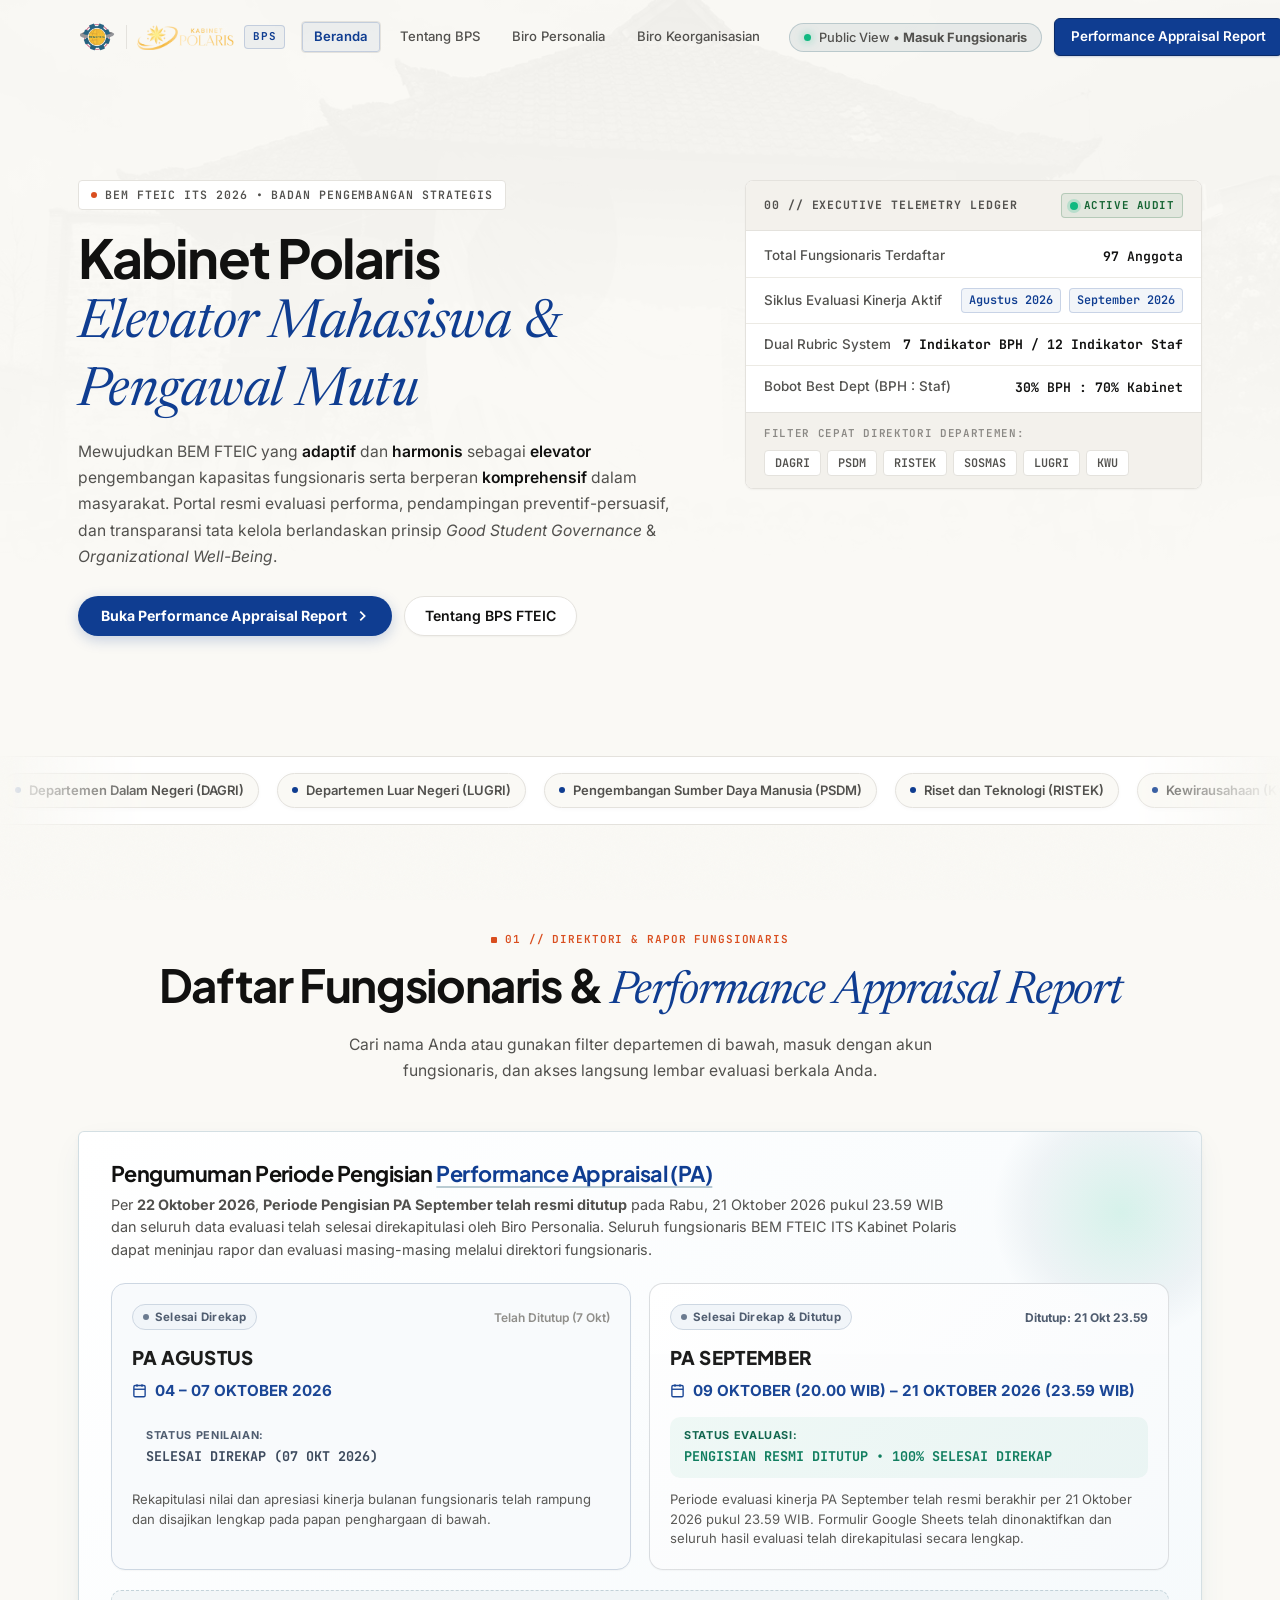
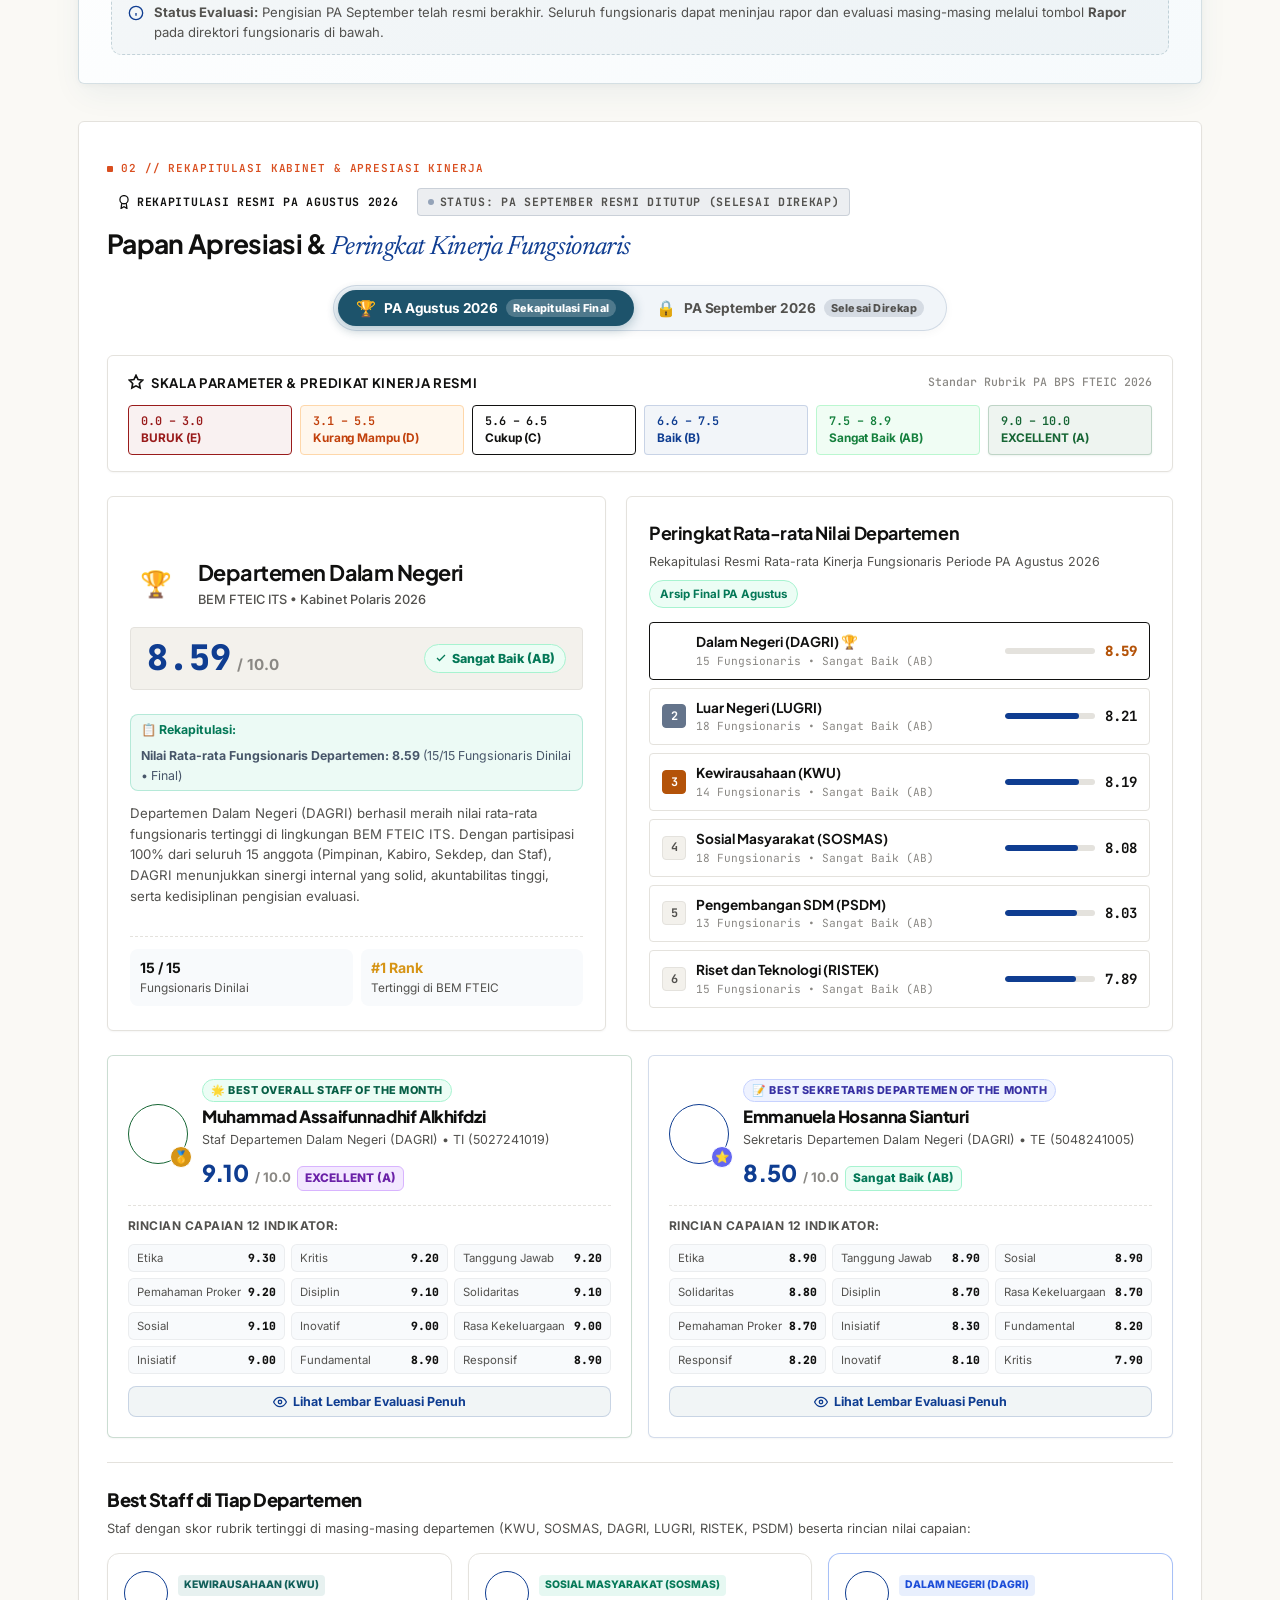
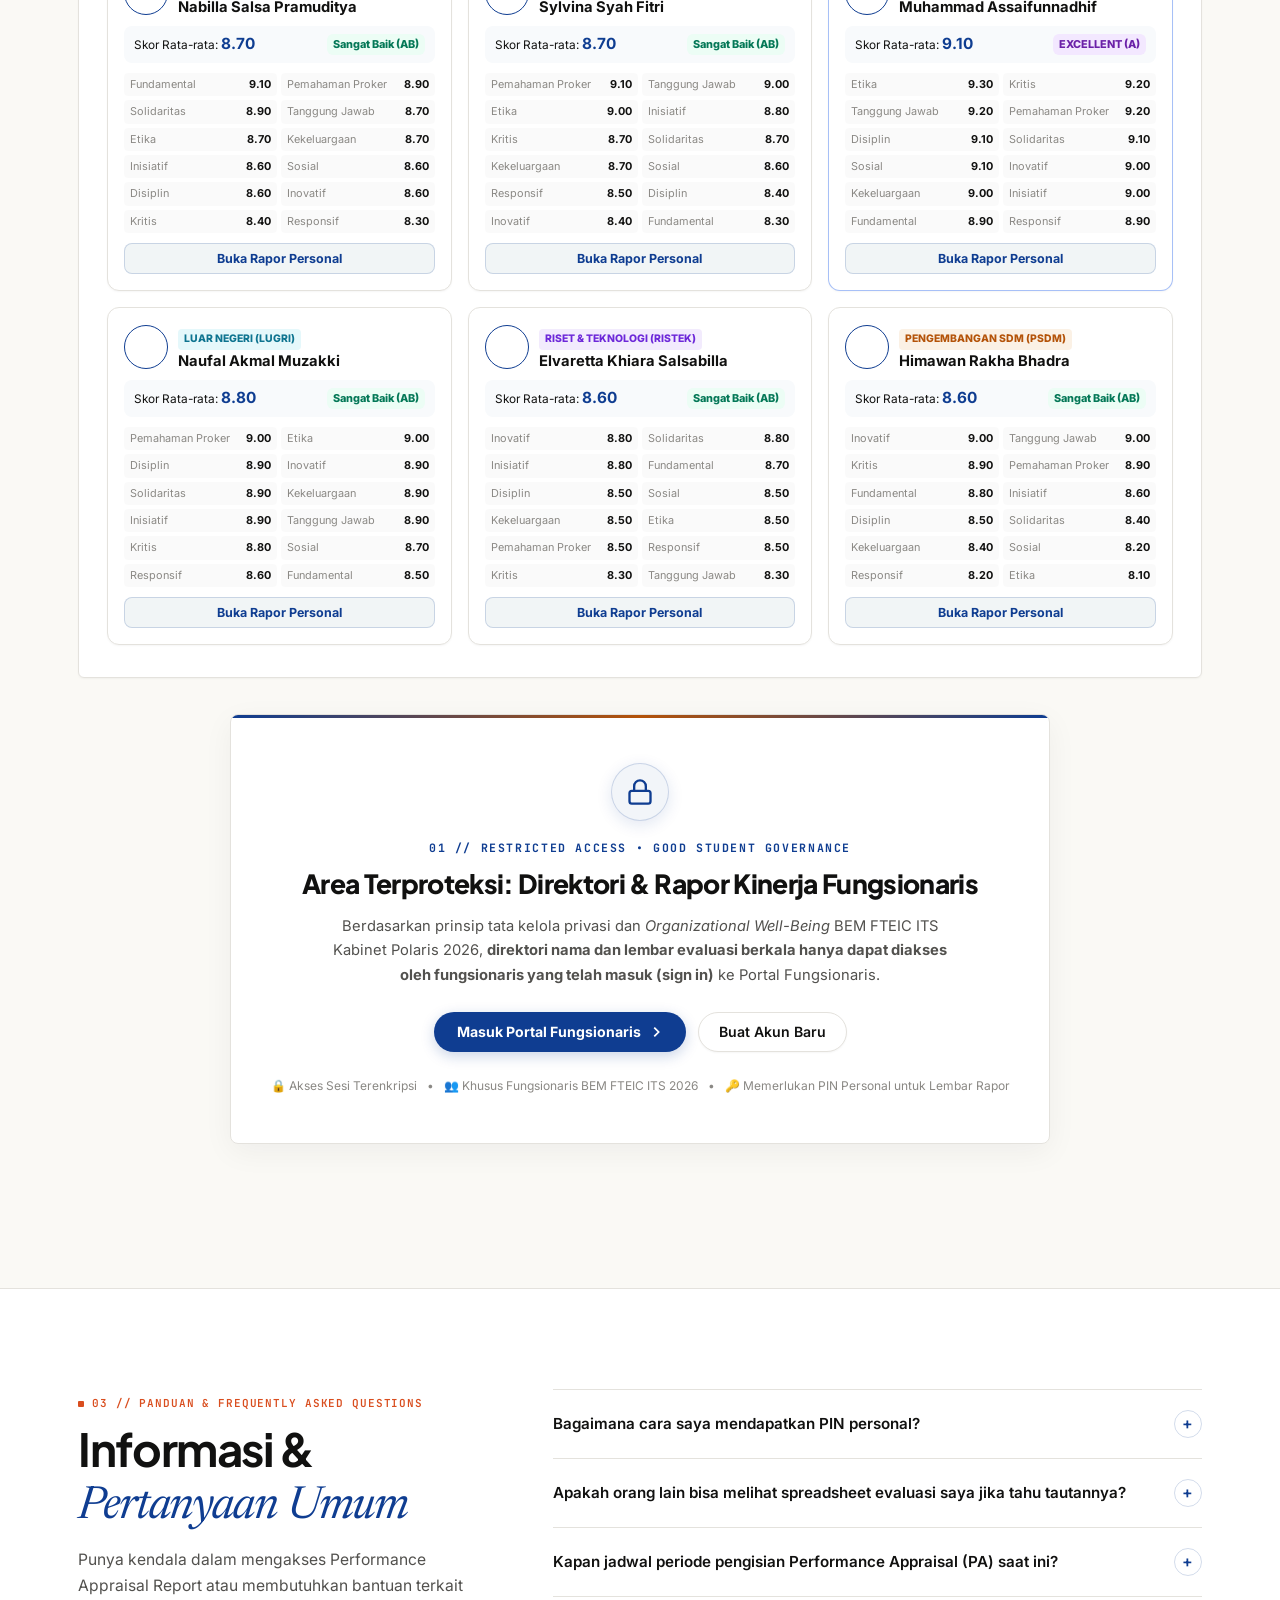
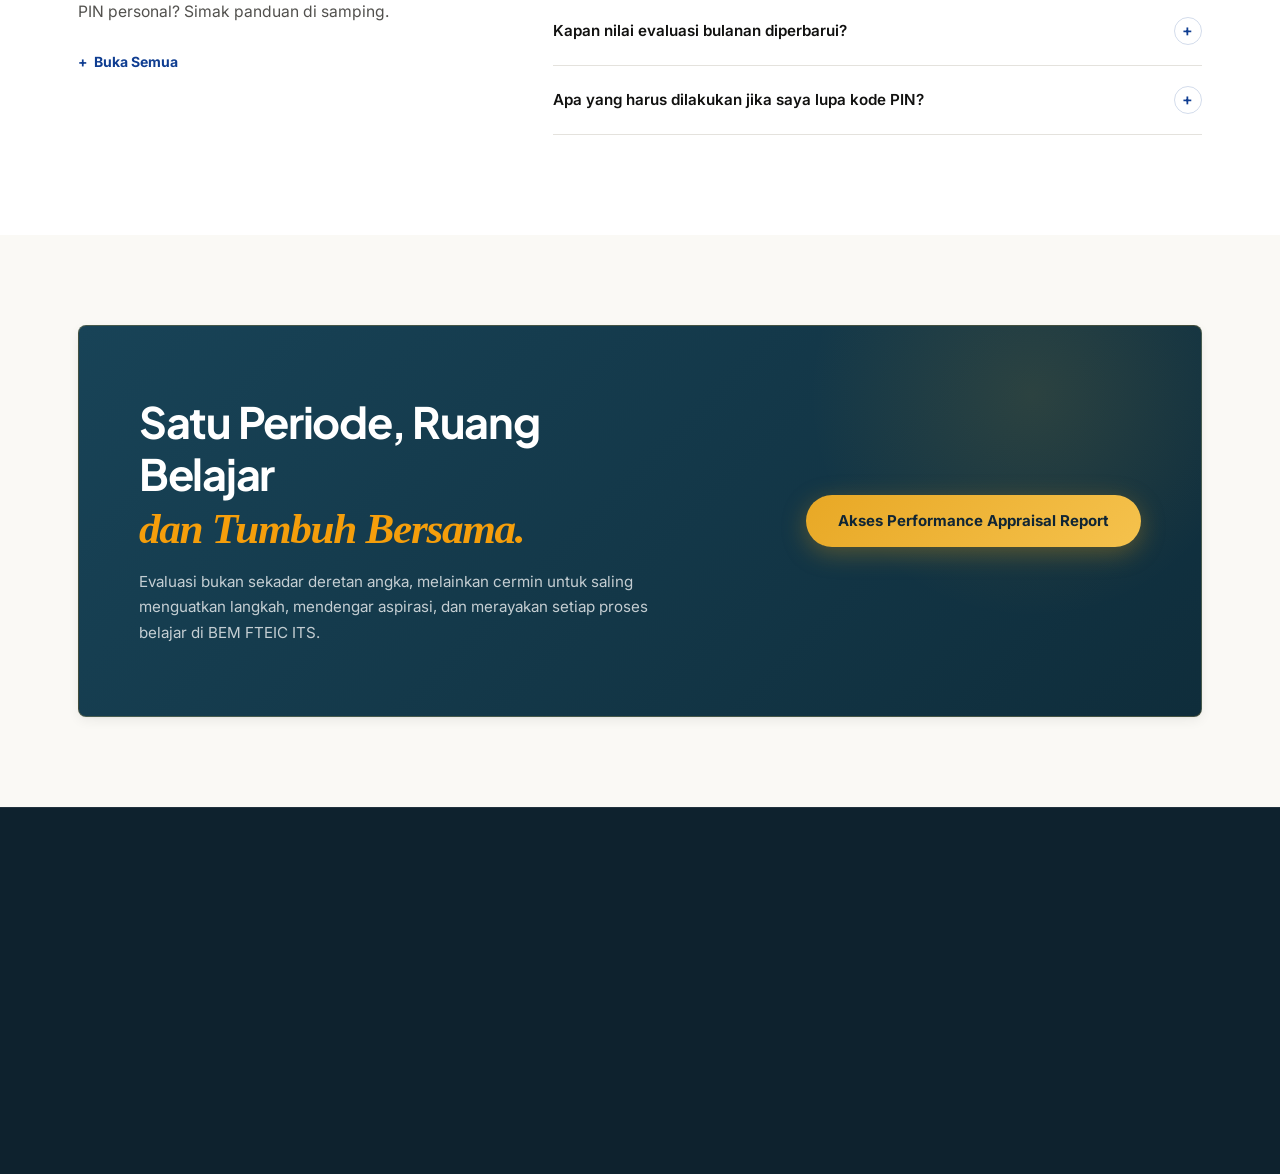
==== commit 6de67756: "feat(auth): implement 2-tier security gate with account registration and personal PIN verification" ====
--- a/index.html
+++ b/index.html
@@ -952,77 +952,130 @@
 
       </div>
 
-      <!-- Controls: Filter Tabs & Live Search Bar -->
-      <div class="controls-wrapper reveal reveal-delay-1">
-        <div class="controls-inner">
-
-          <!-- Filter Tabs -->
-          <div class="filter-tabs" id="filterTabs">
-            <button class="filter-pill active" data-filter="all" onclick="setFilter('all')">
-              Semua (<span id="countAll">97</span>)
+      <!-- ── 4C. RESTRICTED ACCESS GATE (HANYA UNTUK PENGUNJUNG PUBLIK / BELUM LOGIN) ── -->
+      <div id="paPublicLockGate" class="pa-locked-gate-card reveal">
+        <div class="pa-lock-shield-wrap">
+          <div class="pa-lock-shield-icon">
+            <svg width="28" height="28" viewBox="0 0 24 24" fill="none" stroke="currentColor" stroke-width="2">
+              <rect x="3" y="11" width="18" height="11" rx="2" ry="2"></rect>
+              <path d="M7 11V7a5 5 0 0 1 10 0v4"></path>
+            </svg>
+          </div>
+        </div>
+        <div class="pa-lock-content">
+          <span class="pa-lock-kicker">01 // RESTRICTED ACCESS &bull; GOOD STUDENT GOVERNANCE</span>
+          <h3 class="pa-lock-title">Area Terproteksi: Direktori &amp; Rapor Kinerja Fungsionaris</h3>
+          <p class="pa-lock-desc">
+            Berdasarkan prinsip tata kelola privasi dan <em>Organizational Well-Being</em> BEM FTEIC ITS Kabinet Polaris 2026, <strong>direktori nama dan lembar evaluasi berkala hanya dapat diakses oleh fungsionaris yang telah masuk (sign in)</strong> ke Portal Fungsionaris.
+          </p>
+          <div class="pa-lock-actions">
+            <button type="button" class="btn-editorial-primary" onclick="if(window.BPSAuth) window.BPSAuth.openAuthModal(null, 'login')">
+              <span>Masuk Portal Fungsionaris</span>
+              <svg width="14" height="14" viewBox="0 0 16 16" fill="none" stroke="currentColor" stroke-width="2"><path d="M6 3l5 5-5 5"/></svg>
             </button>
-            <button class="filter-pill" data-filter="BPH" onclick="setFilter('BPH')">
-              BPH (<span id="count_BPH">3</span>)
+            <button type="button" class="btn-editorial-secondary" onclick="if(window.BPSAuth) window.BPSAuth.openAuthModal(null, 'register')">
+              <span>Buat Akun Baru</span>
             </button>
-            <button class="filter-pill" data-filter="DAGRI" onclick="setFilter('DAGRI')">
-              Dalam Negeri (<span id="count_DAGRI">15</span>)
-            </button>
-            <button class="filter-pill" data-filter="LUGRI" onclick="setFilter('LUGRI')">
-              Luar Negeri (<span id="count_LUGRI">18</span>)
-            </button>
-            <button class="filter-pill" data-filter="PSDM" onclick="setFilter('PSDM')">
-              Pengembangan Sumber Daya Manusia (<span id="count_PSDM">13</span>)
-            </button>
-            <button class="filter-pill" data-filter="RISTEK" onclick="setFilter('RISTEK')">
-              Riset dan Teknologi (<span id="count_RISTEK">15</span>)
-            </button>
-            <button class="filter-pill" data-filter="KWU" onclick="setFilter('KWU')">
-              Kewirausahaan (<span id="count_KWU">15</span>)
-            </button>
-            <button class="filter-pill" data-filter="SOSMAS" onclick="setFilter('SOSMAS')">
-              Sosial Masyarakat (<span id="count_SOSMAS">18</span>)
-            </button>
-          </div>
-
-          <!-- Live Search Input -->
-          <div class="search-box">
-            <svg class="search-icon" width="18" height="18" viewBox="0 0 24 24" fill="none" stroke="currentColor"
-              stroke-width="2.2">
-              <circle cx="11" cy="11" r="8" />
-              <path d="M21 21l-4.35-4.35" />
+          </div>
+          <div class="pa-lock-meta-row">
+            <span>🔒 Akses Sesi Terenkripsi</span>
+            <span>&bull;</span>
+            <span>👥 Khusus Fungsionaris BEM FTEIC ITS 2026</span>
+            <span>&bull;</span>
+            <span>🔑 Memerlukan PIN Personal untuk Lembar Rapor</span>
+          </div>
+        </div>
+      </div>
+
+      <!-- ── 4D. PROTECTED DIRECTORY AREA (AKTIF SETELAH PENGGUNA SIGN IN) ── -->
+      <div id="paDirectoryProtectedArea" style="display: none;">
+
+        <!-- Active Session Status Banner -->
+        <div id="paSessionBanner" class="pa-session-banner">
+          <div class="pa-session-left">
+            <span class="status-live-dot"></span>
+            <span>Sesi Terotentikasi: Masuk sebagai <strong id="paSessionUserName">Fungsionaris</strong> (<span id="paSessionUserDept">BEM FTEIC</span>)</span>
+          </div>
+          <div class="pa-session-right">
+            <span class="pa-session-hint">Klik kartu &amp; masukkan PIN personal untuk membuka rapor evaluasi</span>
+            <button type="button" class="pa-session-logout-btn" onclick="if(window.BPSAuth) window.BPSAuth.signOutUser()">Keluar</button>
+          </div>
+        </div>
+
+        <!-- Controls: Filter Tabs & Live Search Bar -->
+        <div class="controls-wrapper">
+          <div class="controls-inner">
+
+            <!-- Filter Tabs -->
+            <div class="filter-tabs" id="filterTabs">
+              <button class="filter-pill active" data-filter="all" onclick="setFilter('all')">
+                Semua (<span id="countAll">97</span>)
+              </button>
+              <button class="filter-pill" data-filter="BPH" onclick="setFilter('BPH')">
+                BPH (<span id="count_BPH">3</span>)
+              </button>
+              <button class="filter-pill" data-filter="DAGRI" onclick="setFilter('DAGRI')">
+                Dalam Negeri (<span id="count_DAGRI">15</span>)
+              </button>
+              <button class="filter-pill" data-filter="LUGRI" onclick="setFilter('LUGRI')">
+                Luar Negeri (<span id="count_LUGRI">18</span>)
+              </button>
+              <button class="filter-pill" data-filter="PSDM" onclick="setFilter('PSDM')">
+                Pengembangan Sumber Daya Manusia (<span id="count_PSDM">13</span>)
+              </button>
+              <button class="filter-pill" data-filter="RISTEK" onclick="setFilter('RISTEK')">
+                Riset dan Teknologi (<span id="count_RISTEK">15</span>)
+              </button>
+              <button class="filter-pill" data-filter="KWU" onclick="setFilter('KWU')">
+                Kewirausahaan (<span id="count_KWU">15</span>)
+              </button>
+              <button class="filter-pill" data-filter="SOSMAS" onclick="setFilter('SOSMAS')">
+                Sosial Masyarakat (<span id="count_SOSMAS">18</span>)
+              </button>
+            </div>
+
+            <!-- Live Search Input -->
+            <div class="search-box">
+              <svg class="search-icon" width="18" height="18" viewBox="0 0 24 24" fill="none" stroke="currentColor"
+                stroke-width="2.2">
+                <circle cx="11" cy="11" r="8" />
+                <path d="M21 21l-4.35-4.35" />
+              </svg>
+              <input type="text" id="searchInput" placeholder="Cari nama, NRP, jabatan, atau jurusan..."
+                oninput="handleSearch(this.value)" autocomplete="off" />
+              <button id="clearSearchBtn" class="clear-search-btn" style="display:none;" onclick="clearSearchInput()"
+                title="Hapus pencarian">✕</button>
+            </div>
+
+          </div>
+        </div>
+
+        <!-- Staff Cards Grid Container -->
+        <div id="staffGrid" class="staff-grid">
+          <!-- Seluruh 94 Fungsionaris di-render dinamis oleh app.js -->
+        </div>
+
+        <!-- Pagination Controls (Pages untuk HP & Desktop) -->
+        <div id="staffPagination" class="pagination-wrapper"></div>
+
+        <!-- Empty State if Search Finds Nothing -->
+        <div id="emptyState" class="empty-state hidden">
+          <div class="empty-state-icon">
+            <svg width="40" height="40" viewBox="0 0 24 24" fill="none" stroke="currentColor" stroke-width="1.8">
+              <circle cx="11" cy="11" r="8"></circle>
+              <line x1="21" y1="21" x2="16.65" y2="16.65"></line>
             </svg>
-            <input type="text" id="searchInput" placeholder="Cari nama, NRP, jabatan, atau jurusan..."
-              oninput="handleSearch(this.value)" autocomplete="off" />
-            <button id="clearSearchBtn" class="clear-search-btn" style="display:none;" onclick="clearSearchInput()"
-              title="Hapus pencarian">✕</button>
-          </div>
-
-        </div>
-      </div>
-
-      <!-- Staff Cards Grid Container (With Pre-rendered Default Cards for Instant Display) -->
-      <div id="staffGrid" class="staff-grid">
-        <!-- Seluruh 94 Fungsionaris di-render dinamis oleh app.js -->
-      </div>
-
-      <!-- Pagination Controls (Pages untuk HP & Desktop) -->
-      <div id="staffPagination" class="pagination-wrapper"></div>
-
-      <!-- Empty State if Search Finds Nothing -->
-      <div id="emptyState" class="empty-state hidden">
-        <div class="empty-state-icon">
-          <svg width="40" height="40" viewBox="0 0 24 24" fill="none" stroke="currentColor" stroke-width="1.8">
-            <circle cx="11" cy="11" r="8"></circle>
-            <line x1="21" y1="21" x2="16.65" y2="16.65"></line>
-          </svg>
-        </div>
-        <h3>Fungsionaris Tidak Ditemukan</h3>
-        <p>Tidak ada data yang sesuai dengan kata kunci pencarian atau filter departemen saat ini. Silakan periksa
-          kembali ejaan nama atau NRP Anda.</p>
-        <button onclick="resetAllFilters()" class="btn-primary" style="margin-top:16px;">
-          Reset Pencarian
-        </button>
-      </div>
+          </div>
+          <h3>Fungsionaris Tidak Ditemukan</h3>
+          <p>Tidak ada data yang sesuai dengan kata kunci pencarian atau filter departemen saat ini. Silakan periksa
+            kembali ejaan nama atau NRP Anda.</p>
+          <button onclick="resetAllFilters()" class="btn-primary" style="margin-top:16px;">
+            Reset Pencarian
+          </button>
+        </div>
+
+      </div>
+      <!-- END paDirectoryProtectedArea -->
 
     </div>
   </section>
@@ -1200,12 +1253,12 @@
     </div>
   </footer>
 
-  <!-- ── 8. MODAL AUTENTIKASI FUNGSIONARIS (FIREBASE AUTHENTICATION) ── -->
+  <!-- ── 8. MODAL AUTENTIKASI FUNGSIONARIS (FIREBASE AUTH & REGISTRASI) ── -->
   <div id="passwordModal" class="modal-overlay hidden" role="dialog" aria-modal="true" aria-labelledby="modalName">
     <div class="modal-card auth-modal-card" id="modalContainer">
 
       <!-- Close Button -->
-      <button type="button" class="modal-close-btn" onclick="closeModal()" aria-label="Tutup popup">
+      <button type="button" class="modal-close-btn" onclick="closeModal()" aria-label="Tutup modal login">
         ✕
       </button>
 
@@ -1222,7 +1275,7 @@
         <div class="modal-tags-row"
           style="display: flex; justify-content: center; gap: 8px; margin: 4px 0 8px; flex-wrap: wrap;">
           <span id="modalBiroTag" class="modal-biro-tag">Badan Pengembangan Strategis</span>
-          <span id="modalNrpTag" class="modal-nrp-tag"
+          <span id="authModalSubLabel" class="modal-nrp-tag"
             style="font-size: 0.72rem; color: var(--text-3); font-family: var(--font-mono); align-self: center;">Otentikasi Akun</span>
         </div>
 
@@ -1231,17 +1284,23 @@
             <rect x="3" y="11" width="18" height="11" rx="2" ry="2"></rect>
             <path d="M7 11V7a5 5 0 0 1 10 0v4"></path>
           </svg>
-          <span id="authTargetText">Masuk untuk Mengakses Rapor Kinerja Personal</span>
-        </div>
-      </div>
-
-      <!-- Demo Mode Graceful Indicator Badge (Hanya tampil saat Firebase belum diberi API Key) -->
-      <div id="authDemoNotice" class="auth-demo-badge" style="display: none;">
-        <svg width="15" height="15" viewBox="0 0 24 24" fill="none" stroke="currentColor" stroke-width="2"><circle cx="12" cy="12" r="10"></circle><line x1="12" y1="8" x2="12" y2="12"></line><line x1="12" y1="16" x2="12.01" y2="16"></line></svg>
-        <span><strong>Mode Demo / Pratinjau:</strong> Kunci Firebase belum diisi di <code>firebaseConfig</code>. Anda tetap dapat mencoba login dengan akun demo fungsionaris.</span>
-      </div>
-
-      <!-- FLOW A: PRIMARY GOOGLE ONE-CLICK SIGN-IN -->
+          <span id="authTargetText">Masuk untuk Mengakses Direktori &amp; Rapor Kinerja Personal</span>
+        </div>
+      </div>
+
+      <!-- TABS SWITCHER: MASUK VS BUAT AKUN BARU -->
+      <div class="auth-tabs-switcher" role="tablist">
+        <button type="button" id="tabBtnLogin" class="auth-tab-btn active" role="tab" aria-selected="true" onclick="setAuthTab('login')">
+          <svg width="14" height="14" viewBox="0 0 24 24" fill="none" stroke="currentColor" stroke-width="2"><path d="M15 3h4a2 2 0 0 1 2 2v14a2 2 0 0 1-2 2h-4"></path><polyline points="10 17 15 12 10 7"></polyline><line x1="15" y1="12" x2="3" y2="12"></line></svg>
+          <span>Masuk</span>
+        </button>
+        <button type="button" id="tabBtnRegister" class="auth-tab-btn" role="tab" aria-selected="false" onclick="setAuthTab('register')">
+          <svg width="14" height="14" viewBox="0 0 24 24" fill="none" stroke="currentColor" stroke-width="2"><path d="M16 21v-2a4 4 0 0 0-4-4H5a4 4 0 0 0-4 4v2"></path><circle cx="8.5" cy="7" r="4"></circle><line x1="20" y1="8" x2="20" y2="14"></line><line x1="23" y1="11" x2="17" y2="11"></line></svg>
+          <span>Buat Akun Baru</span>
+        </button>
+      </div>
+
+      <!-- GOOGLE ONE-CLICK SIGN-IN (AVAILABLE ON BOTH TABS) -->
       <div class="auth-google-section">
         <button type="button" id="btnGoogleSignIn" class="btn-google-auth" onclick="window.BPSAuth ? window.BPSAuth.handleModalGoogleSignIn() : null">
           <svg class="google-svg-icon" viewBox="0 0 24 24" width="20" height="20">
@@ -1250,105 +1309,227 @@
             <path fill="#FBBC05" d="M5.84 14.09c-.22-.66-.35-1.36-.35-2.09s.13-1.43.35-2.09V7.06H2.18C1.43 8.55 1 10.22 1 12s.43 3.45 1.18 4.94l2.85-2.22.81-.63z"/>
             <path fill="#EA4335" d="M12 5.38c1.62 0 3.06.56 4.21 1.64l3.15-3.15C17.45 2.09 14.97 1 12 1 7.7 1 3.99 3.47 2.18 7.06l3.66 2.84c.87-2.6 3.3-4.52 6.16-4.52z"/>
           </svg>
-          <span>Lanjutkan dengan Google</span>
+          <span id="googleBtnText">Lanjutkan dengan Google</span>
         </button>
       </div>
 
-      <!-- DIVIDER -->
-      <div class="auth-divider">
-        <span>atau masuk dengan email fungsionaris</span>
-      </div>
-
-      <!-- FLOW B: EMAIL & PASSWORD SIGN-IN -->
-      <form id="authForm" onsubmit="window.BPSAuth ? window.BPSAuth.handleModalEmailSignIn(event) : null" class="modal-form">
+      <!-- TAB 1: FORM LOGIN (MASUK) -->
+      <div id="authLoginFormWrap">
+        <div class="auth-divider">
+          <span>atau masuk dengan email &amp; password</span>
+        </div>
+
+        <form id="authLoginForm" onsubmit="window.BPSAuth ? window.BPSAuth.handleModalEmailSignIn(event) : null" class="modal-form">
+          <div class="form-group">
+            <label for="authEmailInput">Email Fungsionaris Terdaftar</label>
+            <div class="auth-input-wrap">
+              <svg class="input-icon" width="16" height="16" viewBox="0 0 24 24" fill="none" stroke="currentColor" stroke-width="2"><path d="M4 4h16c1.1 0 2 .9 2 2v12c0 1.1-.9 2-2 2H4c-1.1 0-2-.9-2-2V6c0-1.1.9-2 2-2z"></path><polyline points="22,6 12,13 2,6"></polyline></svg>
+              <input type="email" id="authEmailInput" placeholder="NRP@mhs.its.ac.id / nama@gmail.com" required autocomplete="email" />
+            </div>
+          </div>
+
+          <div class="form-group">
+            <div class="form-label-row">
+              <label for="authPasswordInput">Password Akun</label>
+              <button type="button" class="btn-text-action" onclick="window.BPSAuth ? window.BPSAuth.handleModalResetPassword() : null" title="Kirim tautan reset password ke email Anda">
+                Lupa Password?
+              </button>
+            </div>
+            <div class="auth-input-wrap">
+              <svg class="input-icon" width="16" height="16" viewBox="0 0 24 24" fill="none" stroke="currentColor" stroke-width="2"><rect x="3" y="11" width="18" height="11" rx="2" ry="2"></rect><path d="M7 11V7a5 5 0 0 1 10 0v4"></path></svg>
+              <input type="password" id="authPasswordInput" placeholder="Masukkan password Anda..." autocomplete="current-password" />
+              <button type="button" id="togglePasswordBtn" class="toggle-eye-btn" onclick="window.toggleAuthPasswordVisibility()" title="Lihat / Sembunyikan Password">
+                <svg width="18" height="18" viewBox="0 0 24 24" fill="none" stroke="currentColor" stroke-width="2">
+                  <path d="M1 12s4-8 11-8 11 8 11 8-4 8-11 8-11-8-11-8z"></path>
+                  <circle cx="12" cy="12" r="3"></circle>
+                </svg>
+              </button>
+            </div>
+          </div>
+
+          <div class="modal-actions auth-actions-stack">
+            <button type="submit" id="authSubmitBtn" class="btn-editorial-primary" style="width: 100%; justify-content: center;">
+              <span>Masuk dengan Email</span>
+              <svg width="14" height="14" viewBox="0 0 16 16" fill="none" stroke="currentColor" stroke-width="2"><path d="M6 3l5 5-5 5"/></svg>
+            </button>
+            <div class="auth-first-time-row">
+              <span>Belum memiliki akun?</span>
+              <button type="button" class="btn-claim-link" onclick="setAuthTab('register')">
+                Buat Akun Baru di Sini
+              </button>
+            </div>
+          </div>
+        </form>
+      </div>
+
+      <!-- TAB 2: FORM REGISTRASI (DAFTAR AKUN BARU) -->
+      <div id="authRegisterFormWrap" class="hidden">
+        <div class="auth-divider">
+          <span>atau lengkapi formulir pendaftaran baru</span>
+        </div>
+
+        <form id="authRegisterForm" onsubmit="window.BPSAuth ? window.BPSAuth.handleModalRegister(event) : null" class="modal-form">
+          <div class="form-group">
+            <label for="authRegisterNameInput">Nama Lengkap (Opsional)</label>
+            <div class="auth-input-wrap">
+              <svg class="input-icon" width="16" height="16" viewBox="0 0 24 24" fill="none" stroke="currentColor" stroke-width="2"><path d="M20 21v-2a4 4 0 0 0-4-4H8a4 4 0 0 0-4 4v2"></path><circle cx="12" cy="7" r="4"></circle></svg>
+              <input type="text" id="authRegisterNameInput" placeholder="Contoh: Thoriq Hilmuddin" autocomplete="name" />
+            </div>
+          </div>
+
+          <div class="form-group">
+            <label for="authRegisterEmailInput">Email Fungsionaris</label>
+            <div class="auth-input-wrap">
+              <svg class="input-icon" width="16" height="16" viewBox="0 0 24 24" fill="none" stroke="currentColor" stroke-width="2"><path d="M4 4h16c1.1 0 2 .9 2 2v12c0 1.1-.9 2-2 2H4c-1.1 0-2-.9-2-2V6c0-1.1.9-2 2-2z"></path><polyline points="22,6 12,13 2,6"></polyline></svg>
+              <input type="email" id="authRegisterEmailInput" placeholder="NRP@mhs.its.ac.id / email@gmail.com" required autocomplete="email" />
+            </div>
+            <p class="pin-hint-text" style="margin-top:4px;">Gunakan email student ITS atau Gmail aktif Anda.</p>
+          </div>
+
+          <div class="form-group">
+            <label for="authRegisterPasswordInput">Tentukan Password Baru</label>
+            <div class="auth-input-wrap">
+              <svg class="input-icon" width="16" height="16" viewBox="0 0 24 24" fill="none" stroke="currentColor" stroke-width="2"><rect x="3" y="11" width="18" height="11" rx="2" ry="2"></rect><path d="M7 11V7a5 5 0 0 1 10 0v4"></path></svg>
+              <input type="password" id="authRegisterPasswordInput" placeholder="Minimal 6 karakter..." required autocomplete="new-password" />
+            </div>
+          </div>
+
+          <div class="form-group">
+            <label for="authRegisterConfirmPasswordInput">Konfirmasi Password</label>
+            <div class="auth-input-wrap">
+              <svg class="input-icon" width="16" height="16" viewBox="0 0 24 24" fill="none" stroke="currentColor" stroke-width="2"><rect x="3" y="11" width="18" height="11" rx="2" ry="2"></rect><path d="M7 11V7a5 5 0 0 1 10 0v4"></path></svg>
+              <input type="password" id="authRegisterConfirmPasswordInput" placeholder="Ketik ulang password..." required autocomplete="new-password" />
+            </div>
+          </div>
+
+          <div class="modal-actions auth-actions-stack">
+            <button type="submit" id="authRegisterSubmitBtn" class="btn-editorial-primary" style="width: 100%; justify-content: center;">
+              <span>Daftar &amp; Aktivasi Akun</span>
+              <svg width="14" height="14" viewBox="0 0 16 16" fill="none" stroke="currentColor" stroke-width="2"><path d="M6 3l5 5-5 5"/></svg>
+            </button>
+            <div class="auth-first-time-row">
+              <span>Sudah memiliki akun?</span>
+              <button type="button" class="btn-claim-link" onclick="setAuthTab('login')">
+                Masuk di Sini
+              </button>
+            </div>
+          </div>
+        </form>
+      </div>
+
+      <!-- Loading Indicator -->
+      <div id="authLoadingIndicator" class="auth-loading-banner hidden">
+        <div class="auth-spinner"></div>
+        <span id="authLoadingText">Menghubungkan ke layanan autentikasi Firebase...</span>
+      </div>
+
+      <!-- Error Alert Banner -->
+      <div id="errorMessage" class="alert-banner alert-error hidden">
+        <svg width="16" height="16" viewBox="0 0 24 24" fill="none" stroke="currentColor" stroke-width="2" style="flex-shrink:0;">
+          <circle cx="12" cy="12" r="10"></circle>
+          <line x1="12" y1="8" x2="12" y2="12"></line>
+          <line x1="12" y1="16" x2="12.01" y2="16"></line>
+        </svg>
+        <span id="errorMessageText">Terjadi kesalahan verifikasi.</span>
+      </div>
+
+      <!-- Success Alert Banner -->
+      <div id="successMessage" class="alert-banner alert-success hidden">
+        <svg width="16" height="16" viewBox="0 0 24 24" fill="none" stroke="currentColor" stroke-width="2" style="flex-shrink:0;">
+          <path d="M22 11.08V12a10 10 0 1 1-5.93-9.14"></path>
+          <polyline points="22 4 12 14.01 9 11.01"></polyline>
+        </svg>
+        <span id="successMessageText">Berhasil diverifikasi! Membuka akses...</span>
+      </div>
+
+      <!-- Footer Privacy Notice -->
+      <div class="auth-modal-footer">
+        <svg width="14" height="14" viewBox="0 0 24 24" fill="none" stroke="currentColor" stroke-width="2"><path d="M12 22s8-4 8-10V5l-8-3-8 3v7c0 6 8 10 8 10z"></path></svg>
+        <span>Data evaluasi dan catatan konseling 360° bersifat rahasia dan dilindungi PIN personal masing-masing fungsionaris.</span>
+      </div>
+
+    </div>
+  </div>
+
+  <!-- ── 8B. MODAL VERIFIKASI PIN PERSONAL FUNGSIONARIS ── -->
+  <div id="pinModal" class="modal-overlay hidden" role="dialog" aria-modal="true" aria-labelledby="pinModalName" onclick="if(event.target === this) closePinModal()">
+    <div class="modal-card auth-modal-card pin-modal-card" id="pinModalContainer">
+      <!-- Close Button -->
+      <button type="button" class="modal-close-btn" onclick="closePinModal()" aria-label="Tutup verifikasi PIN">✕</button>
+
+      <!-- Staff Profile Header Inside PIN Modal -->
+      <div class="modal-profile">
+        <div class="modal-avatar-wrap">
+          <img id="pinModalAvatar" src="assets/logo-bem-fteic.png" alt="Avatar" class="modal-avatar-img" />
+          <img src="assets/logo-kabinet-polaris-icon.png" alt="Polaris" class="modal-avatar-badge-img" title="BEM FTEIC Kabinet Polaris 2026" />
+        </div>
+        <h3 id="pinModalName" class="modal-name">Nama Fungsionaris</h3>
+        <p id="pinModalRole" class="modal-role">Jabatan • Departemen</p>
+        <div class="modal-tags-row" style="display: flex; justify-content: center; gap: 8px; margin: 4px 0 8px; flex-wrap: wrap;">
+          <span id="pinModalBiroTag" class="modal-biro-tag">Departemen</span>
+          <span id="pinModalNrpTag" class="modal-nrp-tag" style="font-size: 0.72rem; color: var(--text-3); font-family: var(--font-mono); align-self: center;">NRP: -</span>
+        </div>
+        <div class="auth-target-badge">
+          <svg width="12" height="12" viewBox="0 0 24 24" fill="none" stroke="currentColor" stroke-width="2.5">
+            <rect x="3" y="11" width="18" height="11" rx="2" ry="2"></rect>
+            <path d="M7 11V7a5 5 0 0 1 10 0v4"></path>
+          </svg>
+          <span>Verifikasi PIN Personal untuk Buka Rapor</span>
+        </div>
+      </div>
+
+      <!-- PIN Verification Form -->
+      <form id="pinForm" onsubmit="handleVerifyStaffPin(event)" class="modal-form">
         <div class="form-group">
-          <label for="authEmailInput">Email Fungsionaris Terdaftar</label>
+          <label for="staffPinInput">Kode PIN Personal Fungsionaris</label>
           <div class="auth-input-wrap">
-            <svg class="input-icon" width="16" height="16" viewBox="0 0 24 24" fill="none" stroke="currentColor" stroke-width="2"><path d="M4 4h16c1.1 0 2 .9 2 2v12c0 1.1-.9 2-2 2H4c-1.1 0-2-.9-2-2V6c0-1.1.9-2 2-2z"></path><polyline points="22,6 12,13 2,6"></polyline></svg>
-            <input type="email" id="authEmailInput" placeholder="NRP@mhs.its.ac.id / nama@gmail.com" required autocomplete="email" />
-          </div>
-        </div>
-
-        <div class="form-group">
-          <div class="form-label-row">
-            <label for="authPasswordInput">Password Akun</label>
-            <button type="button" class="btn-text-action" onclick="window.BPSAuth ? window.BPSAuth.handleModalResetPassword() : null" title="Kirim tautan reset password ke email Anda">
-              Lupa Password?
-            </button>
-          </div>
-          <div class="auth-input-wrap">
-            <svg class="input-icon" width="16" height="16" viewBox="0 0 24 24" fill="none" stroke="currentColor" stroke-width="2"><rect x="3" y="11" width="18" height="11" rx="2" ry="2"></rect><path d="M7 11V7a5 5 0 0 1 10 0v4"></path></svg>
-            <input type="password" id="authPasswordInput" placeholder="Masukkan password Anda..." autocomplete="current-password" />
-            <button type="button" id="togglePasswordBtn" class="toggle-eye-btn" onclick="window.toggleAuthPasswordVisibility()" title="Lihat / Sembunyikan Password">
+            <svg class="input-icon" width="16" height="16" viewBox="0 0 24 24" fill="none" stroke="currentColor" stroke-width="2">
+              <rect x="3" y="11" width="18" height="11" rx="2" ry="2"></rect>
+              <path d="M7 11V7a5 5 0 0 1 10 0v4"></path>
+            </svg>
+            <input type="password" id="staffPinInput" placeholder="Masukkan PIN personal Anda..." required autocomplete="off" />
+            <button type="button" class="toggle-eye-btn" onclick="togglePinVisibility()" title="Lihat / Sembunyikan PIN">
               <svg width="18" height="18" viewBox="0 0 24 24" fill="none" stroke="currentColor" stroke-width="2">
                 <path d="M1 12s4-8 11-8 11 8 11 8-4 8-11 8-11-8-11-8z"></path>
                 <circle cx="12" cy="12" r="3"></circle>
               </svg>
             </button>
           </div>
-        </div>
-
-        <!-- Loading Indicator -->
-        <div id="authLoadingIndicator" class="auth-loading-banner hidden">
-          <div class="auth-spinner"></div>
-          <span id="authLoadingText">Menghubungkan ke layanan autentikasi Firebase...</span>
+          <p class="pin-hint-text">PIN unik telah dibagikan secara privat oleh Biro Personalia kepada fungsionaris bersangkutan.</p>
         </div>
 
         <!-- Error Alert Banner -->
-        <div id="errorMessage" class="alert-banner alert-error hidden">
+        <div id="pinErrorMessage" class="alert-banner alert-error hidden">
           <svg width="16" height="16" viewBox="0 0 24 24" fill="none" stroke="currentColor" stroke-width="2" style="flex-shrink:0;">
             <circle cx="12" cy="12" r="10"></circle>
             <line x1="12" y1="8" x2="12" y2="12"></line>
             <line x1="12" y1="16" x2="12.01" y2="16"></line>
           </svg>
-          <span id="errorMessageText">Terjadi kesalahan verifikasi.</span>
+          <span id="pinErrorMessageText">PIN personal salah. Periksa kembali atau hubungi Biro Personalia.</span>
         </div>
 
         <!-- Success Alert Banner -->
-        <div id="successMessage" class="alert-banner alert-success hidden">
+        <div id="pinSuccessMessage" class="alert-banner alert-success hidden">
           <svg width="16" height="16" viewBox="0 0 24 24" fill="none" stroke="currentColor" stroke-width="2" style="flex-shrink:0;">
             <path d="M22 11.08V12a10 10 0 1 1-5.93-9.14"></path>
             <polyline points="22 4 12 14.01 9 11.01"></polyline>
           </svg>
-          <span id="successMessageText">Berhasil diverifikasi! Membuka akses...</span>
-        </div>
-
-        <!-- Actions -->
+          <span id="pinSuccessMessageText">PIN Terverifikasi! Membuka rapor evaluasi...</span>
+        </div>
+
         <div class="modal-actions auth-actions-stack">
-          <button type="submit" id="authSubmitBtn" class="btn-modal-submit btn-auth-primary">
-            Masuk dengan Email
+          <button type="submit" id="pinSubmitBtn" class="btn-editorial-primary" style="width: 100%; justify-content: center;">
+            <span>Verifikasi PIN &amp; Buka Rapor</span>
+            <svg width="14" height="14" viewBox="0 0 16 16" fill="none" stroke="currentColor" stroke-width="2"><path d="M6 3l5 5-5 5"/></svg>
           </button>
           <div class="auth-first-time-row">
-            <span>Belum punya password?</span>
-            <button type="button" class="btn-claim-link" onclick="window.BPSAuth ? window.BPSAuth.handleModalClaimAccount() : null">
-              Aktivasi / Buat Password Baru
+            <span>Kendala atau lupa PIN?</span>
+            <button type="button" class="btn-claim-link" onclick="openLupaPinHelp()">
+              Hubungi Biro Personalia (BPS)
             </button>
           </div>
         </div>
       </form>
-
-      <!-- Footer Privacy Notice -->
-      <div class="auth-modal-footer">
-        <svg width="14" height="14" viewBox="0 0 24 24" fill="none" stroke="currentColor" stroke-width="2"><path d="M12 22s8-4 8-10V5l-8-3-8 3v7c0 6 8 10 8 10z"></path></svg>
-        <span>Data evaluasi dan catatan konseling 360° bersifat rahasia dan hanya dapat diakses oleh fungsionaris bersangkutan dan Biro Personalia.</span>
-      </div>
-
-      <!-- On-Progress State (Fallback Compatibility) -->
-      <div id="progressState" class="progress-state hidden">
-        <div class="progress-icon">
-          <svg width="32" height="32" viewBox="0 0 24 24" fill="none" stroke="currentColor" stroke-width="2">
-            <path d="M22 11.08V12a10 10 0 1 1-5.93-9.14"></path>
-            <polyline points="22 4 12 14.01 9 11.01"></polyline>
-          </svg>
-        </div>
-        <h4 class="progress-title">Akun Terverifikasi!</h4>
-        <p class="progress-subtitle">Halo, <strong id="progressStaffName">Fungsionaris</strong></p>
-        <div class="modal-actions" style="margin-top: 16px;">
-          <button type="button" onclick="closeModal()" class="btn-modal-cancel">Tutup</button>
-          <button type="button" onclick="window.BPSAuth ? window.BPSAuth.openMyReport() : null" class="btn-modal-submit">Lihat Rapor Kinerja</button>
-        </div>
-      </div>
-
     </div>
   </div>
 
--- a/style.css
+++ b/style.css
@@ -14312,3 +14312,304 @@
     padding: 6px 12px;
   }
 }
+
+/* ═════════════════════════════════════════════════════════════════
+   9. TWO-TIER SECURITY: RESTRICTED ACCESS GATE & PERSONAL PIN AUTH
+   Swiss Precision, Calm Restraint, Strict Privileged Access
+   ═════════════════════════════════════════════════════════════════ */
+
+/* Segmented Tabs Switcher (Masuk vs Buat Akun Baru) */
+.auth-tabs-switcher {
+  display: grid;
+  grid-template-columns: 1fr 1fr;
+  gap: 4px;
+  background: var(--bg-alt, #F4F1EA);
+  border: 1px solid var(--border);
+  border-radius: 100px;
+  padding: 4px;
+  margin: 14px 0 16px;
+}
+
+.auth-tab-btn {
+  display: inline-flex;
+  align-items: center;
+  justify-content: center;
+  gap: 7px;
+  padding: 8px 14px;
+  border-radius: 100px;
+  border: none;
+  background: transparent;
+  color: var(--text-3);
+  font-family: var(--font-body, inherit);
+  font-size: 0.82rem;
+  font-weight: 600;
+  cursor: pointer;
+  transition: all 0.16s ease;
+}
+
+.auth-tab-btn:hover {
+  color: var(--text-1);
+}
+
+.auth-tab-btn.active {
+  background: var(--surface, #FFFFFF);
+  color: var(--accent, #0F3D91);
+  font-weight: 700;
+  box-shadow: 0 2px 6px rgba(0, 0, 0, 0.08);
+}
+
+.auth-tab-btn svg {
+  flex-shrink: 0;
+}
+
+/* Editorial Button Utilities */
+.btn-editorial-primary {
+  display: inline-flex;
+  align-items: center;
+  gap: 8px;
+  padding: 11px 22px;
+  border-radius: 100px;
+  border: 1px solid transparent;
+  background: var(--accent, #0F3D91);
+  color: #FFFFFF;
+  font-family: var(--font-body, inherit);
+  font-size: 0.88rem;
+  font-weight: 700;
+  cursor: pointer;
+  transition: all 0.15s ease;
+  box-shadow: 0 4px 14px rgba(15, 61, 145, 0.22);
+  text-decoration: none;
+}
+
+.btn-editorial-primary:hover {
+  background: #0C3278;
+  transform: translateY(-1px);
+  box-shadow: 0 6px 18px rgba(15, 61, 145, 0.32);
+}
+
+.btn-editorial-primary:active {
+  transform: translateY(0);
+}
+
+.btn-editorial-primary:disabled {
+  opacity: 0.6;
+  cursor: not-allowed;
+  transform: none;
+}
+
+.btn-editorial-secondary {
+  display: inline-flex;
+  align-items: center;
+  gap: 8px;
+  padding: 11px 20px;
+  border-radius: 100px;
+  border: 1px solid var(--border);
+  background: var(--surface, #FFFFFF);
+  color: var(--text-1);
+  font-family: var(--font-body, inherit);
+  font-size: 0.88rem;
+  font-weight: 600;
+  cursor: pointer;
+  transition: all 0.15s ease;
+  box-shadow: var(--shadow-sm);
+  text-decoration: none;
+}
+
+.btn-editorial-secondary:hover {
+  border-color: var(--accent-border, rgba(15, 61, 145, 0.3));
+  background: var(--accent-ghost, rgba(15, 61, 145, 0.05));
+  color: var(--accent, #0F3D91);
+  transform: translateY(-1px);
+}
+
+/* ── Tier 1: Public Locked Gate Card (Direktori Fungsionaris Terproteksi) ── */
+.pa-locked-gate-card {
+  background: var(--surface, #FFFFFF);
+  border: 1px solid var(--border);
+  border-radius: var(--radius-lg, 12px);
+  box-shadow: 0 8px 30px rgba(15, 23, 42, 0.05);
+  padding: 48px 32px;
+  margin: 24px auto 44px;
+  max-width: 820px;
+  text-align: center;
+  position: relative;
+  overflow: hidden;
+}
+
+.pa-locked-gate-card::before {
+  content: "";
+  position: absolute;
+  top: 0;
+  left: 0;
+  right: 0;
+  height: 3px;
+  background: linear-gradient(90deg, var(--accent, #0F3D91) 0%, var(--gold, #C98A2C) 50%, var(--accent, #0F3D91) 100%);
+}
+
+.pa-lock-shield-wrap {
+  display: flex;
+  justify-content: center;
+  margin-bottom: 18px;
+}
+
+.pa-lock-shield-icon {
+  width: 58px;
+  height: 58px;
+  border-radius: 50%;
+  background: var(--accent-ghost, rgba(15, 61, 145, 0.08));
+  border: 1.5px solid var(--accent-border, rgba(15, 61, 145, 0.25));
+  color: var(--accent, #0F3D91);
+  display: flex;
+  align-items: center;
+  justify-content: center;
+  box-shadow: 0 4px 16px rgba(15, 61, 145, 0.12);
+}
+
+.pa-lock-kicker {
+  display: block;
+  font-family: var(--font-mono, monospace);
+  font-size: 0.72rem;
+  font-weight: 700;
+  letter-spacing: 0.14em;
+  text-transform: uppercase;
+  color: var(--accent, #0F3D91);
+  margin-bottom: 10px;
+}
+
+.pa-lock-title {
+  font-size: clamp(1.25rem, 2.5vw, 1.65rem);
+  font-weight: 800;
+  letter-spacing: -0.025em;
+  color: var(--text-1);
+  margin: 0 0 12px;
+  line-height: 1.3;
+}
+
+.pa-lock-desc {
+  font-size: 0.92rem;
+  line-height: 1.68;
+  color: var(--text-2);
+  max-width: 620px;
+  margin: 0 auto 24px;
+}
+
+.pa-lock-actions {
+  display: flex;
+  align-items: center;
+  justify-content: center;
+  gap: 12px;
+  flex-wrap: wrap;
+  margin-bottom: 24px;
+}
+
+.pa-lock-meta-row {
+  display: flex;
+  align-items: center;
+  justify-content: center;
+  gap: 10px;
+  font-size: 0.75rem;
+  color: var(--text-3);
+  flex-wrap: wrap;
+}
+
+/* ── Active Session Banner (Tier 1 Signed In) ── */
+.pa-session-banner {
+  display: flex;
+  align-items: center;
+  justify-content: space-between;
+  padding: 12px 18px;
+  background: linear-gradient(90deg, rgba(16, 185, 129, 0.08) 0%, rgba(15, 61, 145, 0.06) 100%);
+  border: 1px solid rgba(16, 185, 129, 0.3);
+  border-radius: var(--radius-md, 8px);
+  margin: 18px 0 24px;
+  gap: 14px;
+  flex-wrap: wrap;
+}
+
+.pa-session-left {
+  display: inline-flex;
+  align-items: center;
+  gap: 9px;
+  font-size: 0.85rem;
+  color: var(--text-1);
+}
+
+.pa-session-left strong {
+  color: var(--accent, #0F3D91);
+}
+
+.status-live-dot {
+  width: 8px;
+  height: 8px;
+  border-radius: 50%;
+  background: #10B981;
+  box-shadow: 0 0 0 3px rgba(16, 185, 129, 0.2);
+  flex-shrink: 0;
+}
+
+.pa-session-right {
+  display: inline-flex;
+  align-items: center;
+  gap: 12px;
+  flex-wrap: wrap;
+}
+
+.pa-session-hint {
+  font-size: 0.78rem;
+  color: var(--text-3);
+  font-style: italic;
+}
+
+.pa-session-logout-btn {
+  padding: 4px 14px;
+  font-size: 0.75rem;
+  font-weight: 700;
+  color: var(--text-2);
+  background: var(--surface, #FFFFFF);
+  border: 1px solid var(--border);
+  border-radius: 100px;
+  cursor: pointer;
+  transition: all 0.15s ease;
+}
+
+.pa-session-logout-btn:hover {
+  background: #FEE2E2;
+  color: #DC2626;
+  border-color: #FCA5A5;
+}
+
+/* ── Tier 2: Personal PIN Modal Styling ── */
+.pin-modal-card {
+  max-width: 440px;
+  padding: 30px 24px 24px;
+}
+
+.pin-hint-text {
+  font-size: 0.72rem;
+  color: var(--text-3);
+  margin-top: 6px;
+  line-height: 1.4;
+}
+
+@media (max-width: 640px) {
+  .pa-locked-gate-card {
+    padding: 32px 18px;
+  }
+  .pa-lock-actions {
+    flex-direction: column;
+    width: 100%;
+  }
+  .pa-lock-actions .btn-editorial-primary,
+  .pa-lock-actions .btn-editorial-secondary {
+    width: 100%;
+    justify-content: center;
+  }
+  .pa-session-banner {
+    flex-direction: column;
+    align-items: flex-start;
+  }
+  .pa-session-right {
+    width: 100%;
+    justify-content: space-between;
+  }
+}
--- a/style.css
+++ b/style.css
@@ -14312,3 +14312,304 @@
     padding: 6px 12px;
   }
 }
+
+/* ═════════════════════════════════════════════════════════════════
+   9. TWO-TIER SECURITY: RESTRICTED ACCESS GATE & PERSONAL PIN AUTH
+   Swiss Precision, Calm Restraint, Strict Privileged Access
+   ═════════════════════════════════════════════════════════════════ */
+
+/* Segmented Tabs Switcher (Masuk vs Buat Akun Baru) */
+.auth-tabs-switcher {
+  display: grid;
+  grid-template-columns: 1fr 1fr;
+  gap: 4px;
+  background: var(--bg-alt, #F4F1EA);
+  border: 1px solid var(--border);
+  border-radius: 100px;
+  padding: 4px;
+  margin: 14px 0 16px;
+}
+
+.auth-tab-btn {
+  display: inline-flex;
+  align-items: center;
+  justify-content: center;
+  gap: 7px;
+  padding: 8px 14px;
+  border-radius: 100px;
+  border: none;
+  background: transparent;
+  color: var(--text-3);
+  font-family: var(--font-body, inherit);
+  font-size: 0.82rem;
+  font-weight: 600;
+  cursor: pointer;
+  transition: all 0.16s ease;
+}
+
+.auth-tab-btn:hover {
+  color: var(--text-1);
+}
+
+.auth-tab-btn.active {
+  background: var(--surface, #FFFFFF);
+  color: var(--accent, #0F3D91);
+  font-weight: 700;
+  box-shadow: 0 2px 6px rgba(0, 0, 0, 0.08);
+}
+
+.auth-tab-btn svg {
+  flex-shrink: 0;
+}
+
+/* Editorial Button Utilities */
+.btn-editorial-primary {
+  display: inline-flex;
+  align-items: center;
+  gap: 8px;
+  padding: 11px 22px;
+  border-radius: 100px;
+  border: 1px solid transparent;
+  background: var(--accent, #0F3D91);
+  color: #FFFFFF;
+  font-family: var(--font-body, inherit);
+  font-size: 0.88rem;
+  font-weight: 700;
+  cursor: pointer;
+  transition: all 0.15s ease;
+  box-shadow: 0 4px 14px rgba(15, 61, 145, 0.22);
+  text-decoration: none;
+}
+
+.btn-editorial-primary:hover {
+  background: #0C3278;
+  transform: translateY(-1px);
+  box-shadow: 0 6px 18px rgba(15, 61, 145, 0.32);
+}
+
+.btn-editorial-primary:active {
+  transform: translateY(0);
+}
+
+.btn-editorial-primary:disabled {
+  opacity: 0.6;
+  cursor: not-allowed;
+  transform: none;
+}
+
+.btn-editorial-secondary {
+  display: inline-flex;
+  align-items: center;
+  gap: 8px;
+  padding: 11px 20px;
+  border-radius: 100px;
+  border: 1px solid var(--border);
+  background: var(--surface, #FFFFFF);
+  color: var(--text-1);
+  font-family: var(--font-body, inherit);
+  font-size: 0.88rem;
+  font-weight: 600;
+  cursor: pointer;
+  transition: all 0.15s ease;
+  box-shadow: var(--shadow-sm);
+  text-decoration: none;
+}
+
+.btn-editorial-secondary:hover {
+  border-color: var(--accent-border, rgba(15, 61, 145, 0.3));
+  background: var(--accent-ghost, rgba(15, 61, 145, 0.05));
+  color: var(--accent, #0F3D91);
+  transform: translateY(-1px);
+}
+
+/* ── Tier 1: Public Locked Gate Card (Direktori Fungsionaris Terproteksi) ── */
+.pa-locked-gate-card {
+  background: var(--surface, #FFFFFF);
+  border: 1px solid var(--border);
+  border-radius: var(--radius-lg, 12px);
+  box-shadow: 0 8px 30px rgba(15, 23, 42, 0.05);
+  padding: 48px 32px;
+  margin: 24px auto 44px;
+  max-width: 820px;
+  text-align: center;
+  position: relative;
+  overflow: hidden;
+}
+
+.pa-locked-gate-card::before {
+  content: "";
+  position: absolute;
+  top: 0;
+  left: 0;
+  right: 0;
+  height: 3px;
+  background: linear-gradient(90deg, var(--accent, #0F3D91) 0%, var(--gold, #C98A2C) 50%, var(--accent, #0F3D91) 100%);
+}
+
+.pa-lock-shield-wrap {
+  display: flex;
+  justify-content: center;
+  margin-bottom: 18px;
+}
+
+.pa-lock-shield-icon {
+  width: 58px;
+  height: 58px;
+  border-radius: 50%;
+  background: var(--accent-ghost, rgba(15, 61, 145, 0.08));
+  border: 1.5px solid var(--accent-border, rgba(15, 61, 145, 0.25));
+  color: var(--accent, #0F3D91);
+  display: flex;
+  align-items: center;
+  justify-content: center;
+  box-shadow: 0 4px 16px rgba(15, 61, 145, 0.12);
+}
+
+.pa-lock-kicker {
+  display: block;
+  font-family: var(--font-mono, monospace);
+  font-size: 0.72rem;
+  font-weight: 700;
+  letter-spacing: 0.14em;
+  text-transform: uppercase;
+  color: var(--accent, #0F3D91);
+  margin-bottom: 10px;
+}
+
+.pa-lock-title {
+  font-size: clamp(1.25rem, 2.5vw, 1.65rem);
+  font-weight: 800;
+  letter-spacing: -0.025em;
+  color: var(--text-1);
+  margin: 0 0 12px;
+  line-height: 1.3;
+}
+
+.pa-lock-desc {
+  font-size: 0.92rem;
+  line-height: 1.68;
+  color: var(--text-2);
+  max-width: 620px;
+  margin: 0 auto 24px;
+}
+
+.pa-lock-actions {
+  display: flex;
+  align-items: center;
+  justify-content: center;
+  gap: 12px;
+  flex-wrap: wrap;
+  margin-bottom: 24px;
+}
+
+.pa-lock-meta-row {
+  display: flex;
+  align-items: center;
+  justify-content: center;
+  gap: 10px;
+  font-size: 0.75rem;
+  color: var(--text-3);
+  flex-wrap: wrap;
+}
+
+/* ── Active Session Banner (Tier 1 Signed In) ── */
+.pa-session-banner {
+  display: flex;
+  align-items: center;
+  justify-content: space-between;
+  padding: 12px 18px;
+  background: linear-gradient(90deg, rgba(16, 185, 129, 0.08) 0%, rgba(15, 61, 145, 0.06) 100%);
+  border: 1px solid rgba(16, 185, 129, 0.3);
+  border-radius: var(--radius-md, 8px);
+  margin: 18px 0 24px;
+  gap: 14px;
+  flex-wrap: wrap;
+}
+
+.pa-session-left {
+  display: inline-flex;
+  align-items: center;
+  gap: 9px;
+  font-size: 0.85rem;
+  color: var(--text-1);
+}
+
+.pa-session-left strong {
+  color: var(--accent, #0F3D91);
+}
+
+.status-live-dot {
+  width: 8px;
+  height: 8px;
+  border-radius: 50%;
+  background: #10B981;
+  box-shadow: 0 0 0 3px rgba(16, 185, 129, 0.2);
+  flex-shrink: 0;
+}
+
+.pa-session-right {
+  display: inline-flex;
+  align-items: center;
+  gap: 12px;
+  flex-wrap: wrap;
+}
+
+.pa-session-hint {
+  font-size: 0.78rem;
+  color: var(--text-3);
+  font-style: italic;
+}
+
+.pa-session-logout-btn {
+  padding: 4px 14px;
+  font-size: 0.75rem;
+  font-weight: 700;
+  color: var(--text-2);
+  background: var(--surface, #FFFFFF);
+  border: 1px solid var(--border);
+  border-radius: 100px;
+  cursor: pointer;
+  transition: all 0.15s ease;
+}
+
+.pa-session-logout-btn:hover {
+  background: #FEE2E2;
+  color: #DC2626;
+  border-color: #FCA5A5;
+}
+
+/* ── Tier 2: Personal PIN Modal Styling ── */
+.pin-modal-card {
+  max-width: 440px;
+  padding: 30px 24px 24px;
+}
+
+.pin-hint-text {
+  font-size: 0.72rem;
+  color: var(--text-3);
+  margin-top: 6px;
+  line-height: 1.4;
+}
+
+@media (max-width: 640px) {
+  .pa-locked-gate-card {
+    padding: 32px 18px;
+  }
+  .pa-lock-actions {
+    flex-direction: column;
+    width: 100%;
+  }
+  .pa-lock-actions .btn-editorial-primary,
+  .pa-lock-actions .btn-editorial-secondary {
+    width: 100%;
+    justify-content: center;
+  }
+  .pa-session-banner {
+    flex-direction: column;
+    align-items: flex-start;
+  }
+  .pa-session-right {
+    width: 100%;
+    justify-content: space-between;
+  }
+}
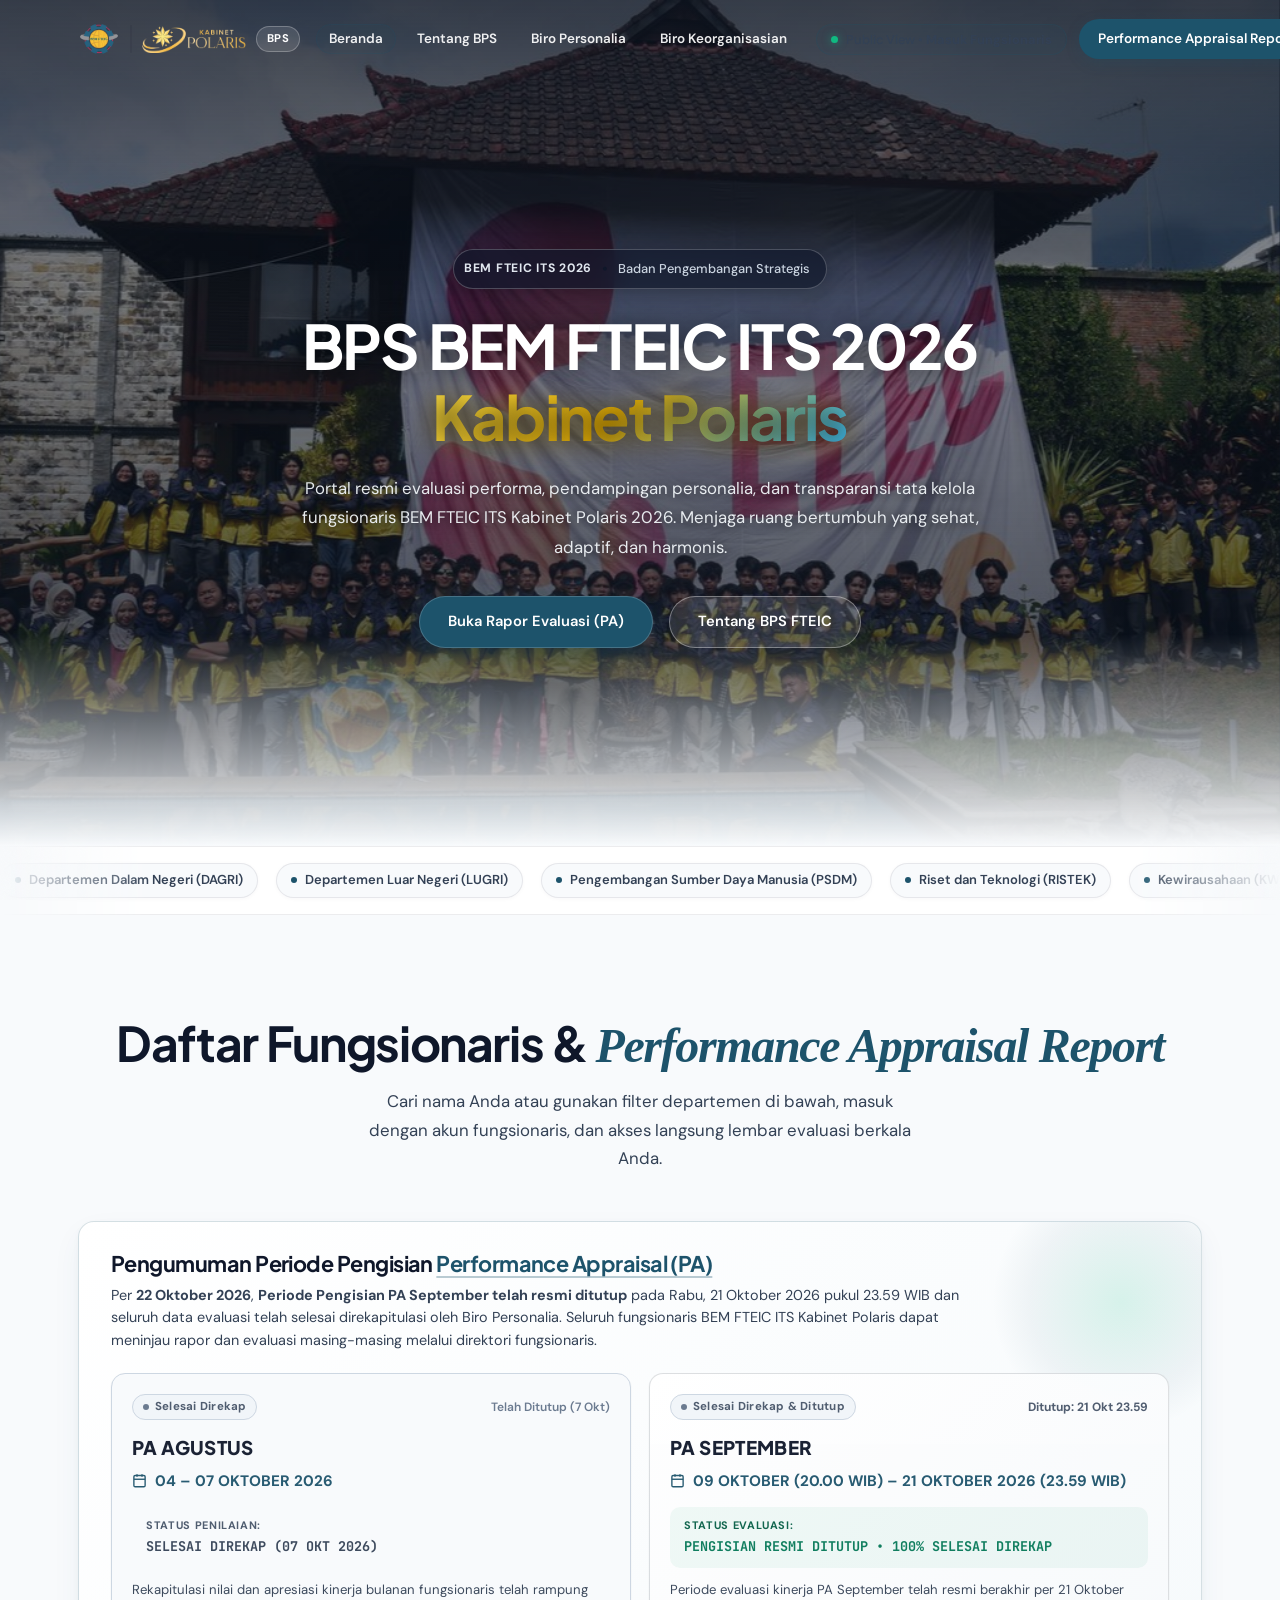
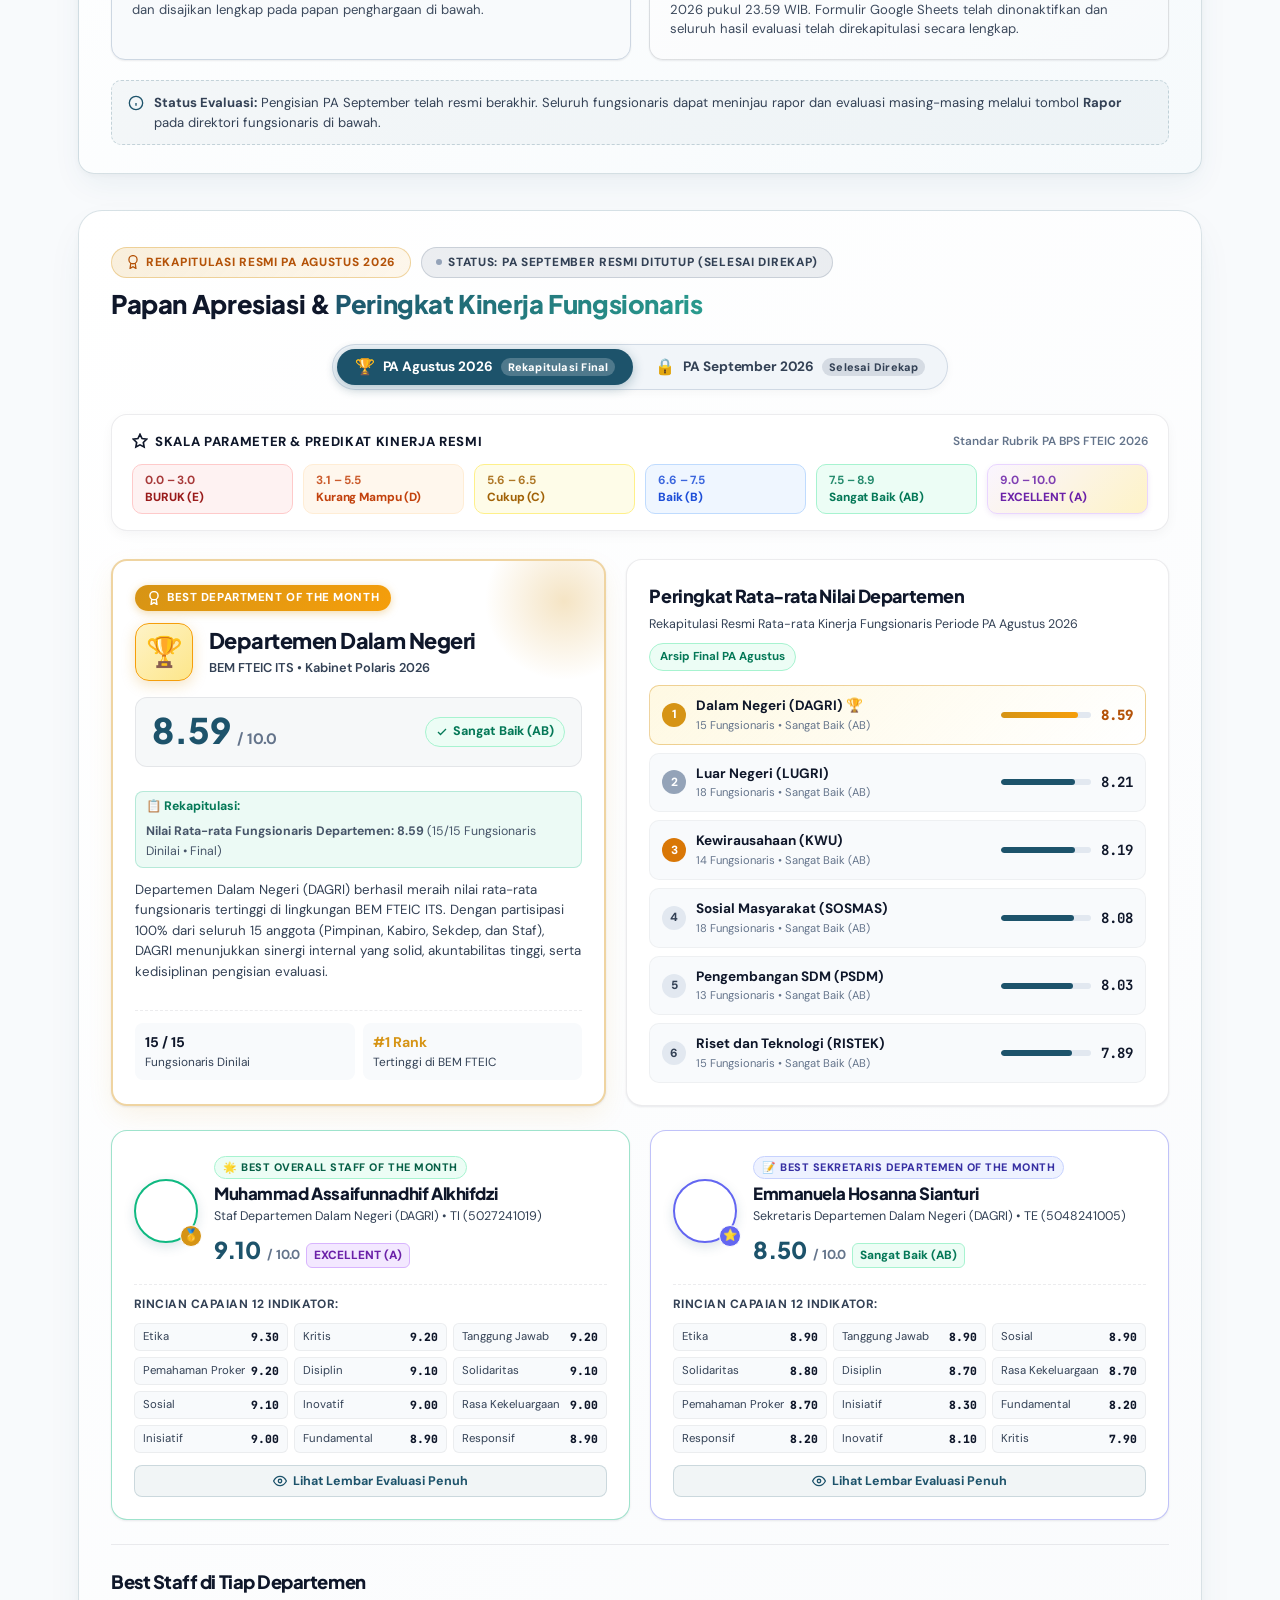
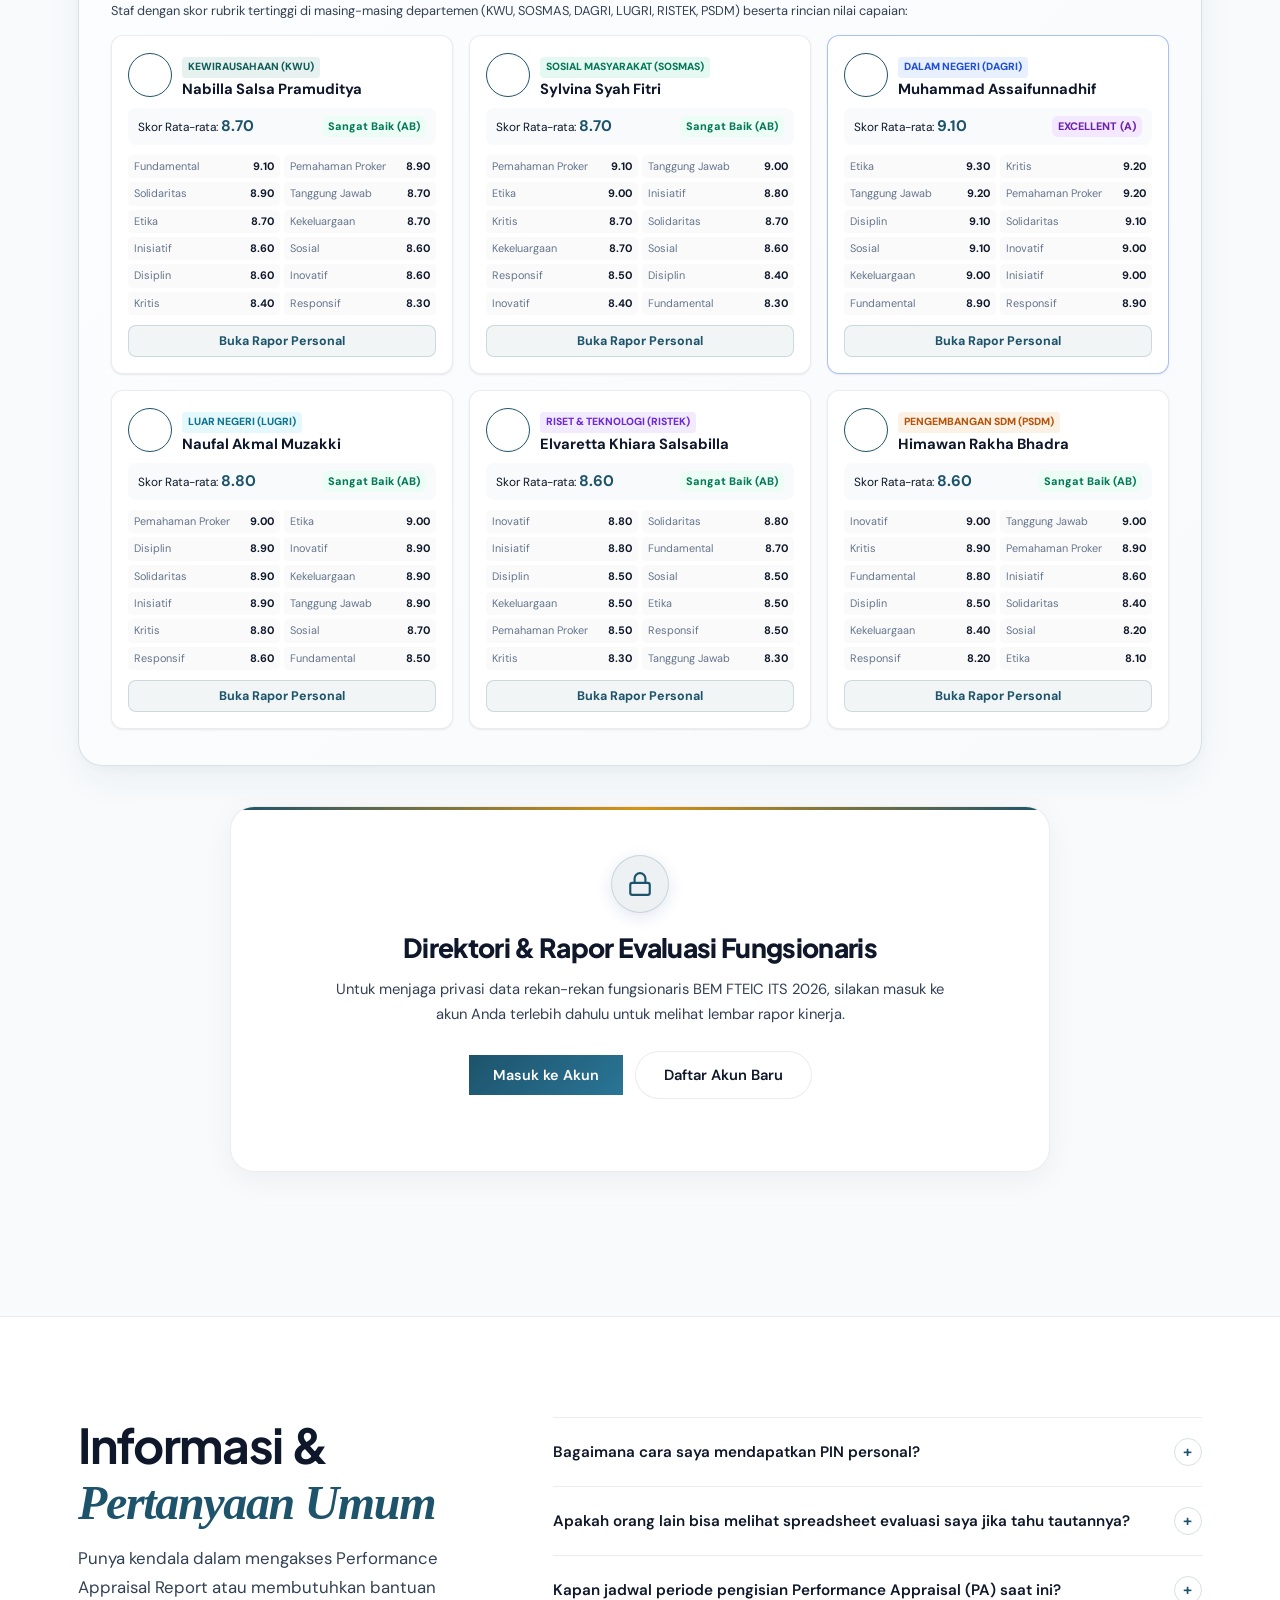
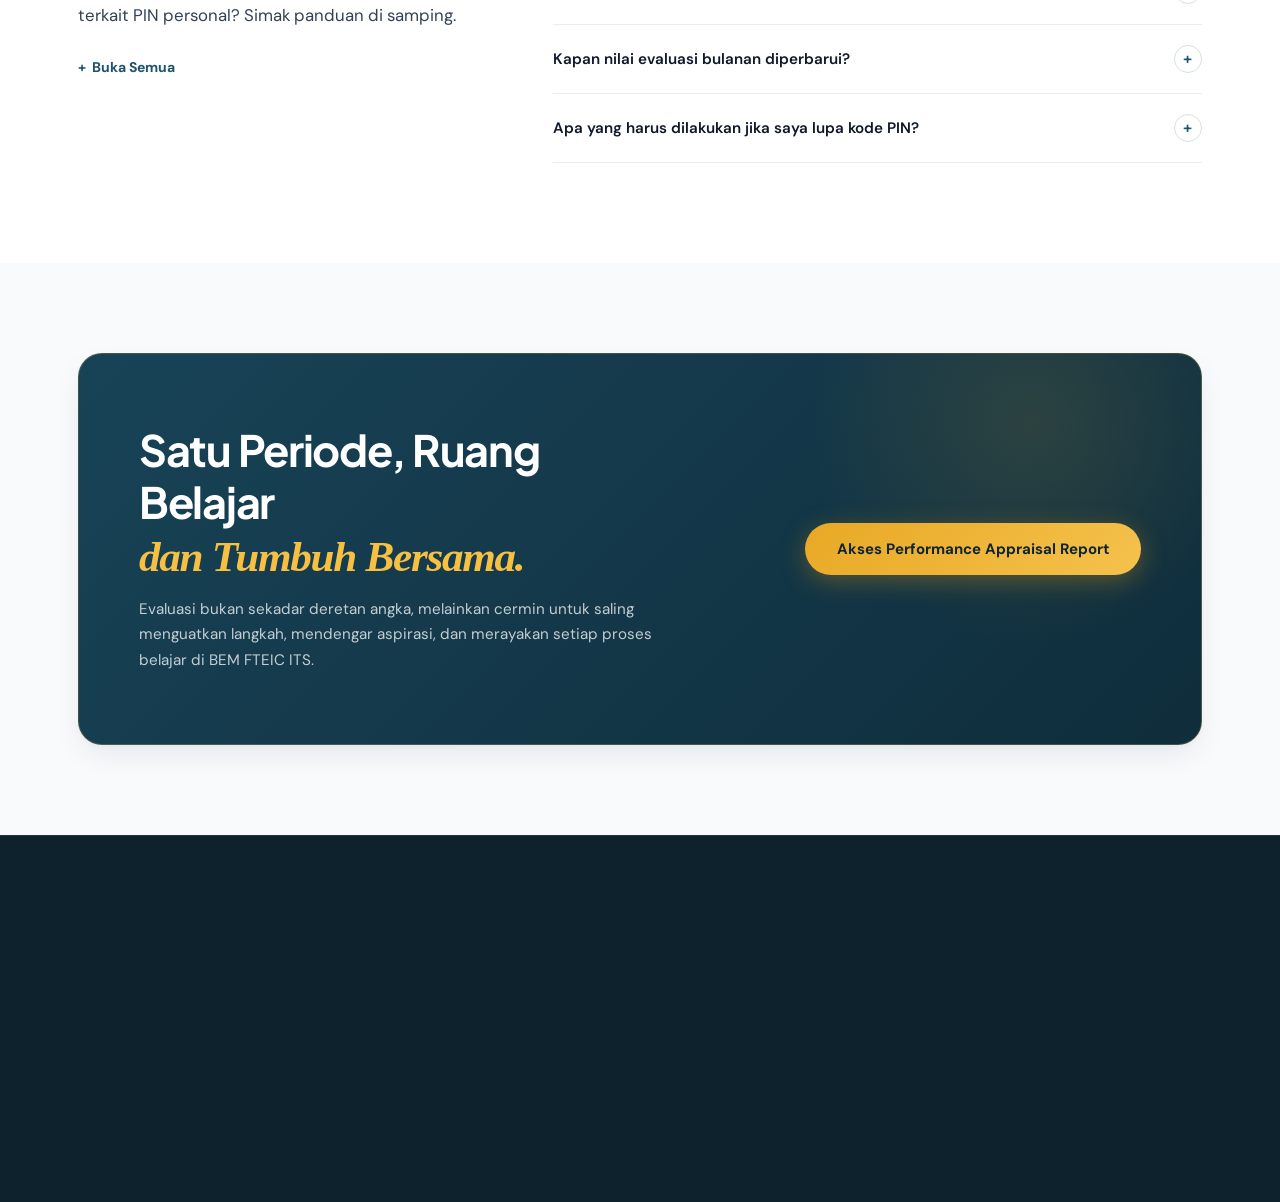
==== commit 0084ffb9: "fix: rollback AI-slop UI, restore authentic BEM FTEIC design, remove fake telemetry & metadata claim" ====
--- a/index.html
+++ b/index.html
@@ -16,12 +16,12 @@
   <link rel="preload" href="style.css" as="style" />
   <link rel="preload" href="app.js" as="script" />
 
-  <!-- Google Fonts: Human-Crafted Swiss Editorial & Linear Precision -->
+  <!-- Google Fonts: DM Sans & Plus Jakarta Sans (with display=swap for fast text render) -->
   <link rel="preconnect" href="https://fonts.googleapis.com" />
   <link rel="preconnect" href="https://fonts.gstatic.com" crossorigin />
   <link rel="dns-prefetch" href="https://fonts.googleapis.com" />
   <link
-    href="https://fonts.googleapis.com/css2?family=Instrument+Serif:ital@0;1&family=Inter:wght@400;500;600;700&family=JetBrains+Mono:ital,wght@0,400;0,500;0,600;0,700;1,400&family=Newsreader:ital,opsz,wght@0,6..72,400;0,6..72,500;0,6..72,600;1,6..72,400;1,6..72,500&family=Plus+Jakarta+Sans:wght@500;600;700;800&display=swap"
+    href="https://fonts.googleapis.com/css2?family=Plus+Jakarta+Sans:wght@500;600;700;800&family=DM+Sans:ital,opsz,wght@0,9..40,400;0,9..40,500;0,9..40,600;0,9..40,700;1,9..40,400&family=JetBrains+Mono:wght@400;500;600&display=swap"
     rel="stylesheet" />
 
   <!-- Custom Stylesheet (Clearwave Design System) -->
@@ -94,82 +94,34 @@
     </div>
 
     <div class="container" style="position: relative; z-index: 2;">
-      <div class="hero-editorial-grid">
-
-        <!-- Column 1: Institutional Swiss Masthead -->
-        <div class="hero-masthead-col reveal">
-          <div class="hero-institutional-kicker">
-            <span class="swiss-kicker-dot"></span>
-            <span class="swiss-kicker-text">BEM FTEIC ITS 2026 &bull; BADAN PENGEMBANGAN STRATEGIS</span>
-          </div>
-
-          <h1 class="hero-title">
-            Kabinet Polaris<br />
-            <span class="hero-title-serif">Elevator Mahasiswa &amp; Pengawal Mutu</span>
-          </h1>
-
-          <p class="hero-sub">
-            Mewujudkan BEM FTEIC yang <strong>adaptif</strong> dan <strong>harmonis</strong> sebagai
-            <strong>elevator</strong> pengembangan kapasitas fungsionaris serta berperan <strong>komprehensif</strong>
-            dalam masyarakat. Portal resmi evaluasi performa, pendampingan preventif-persuasif, dan transparansi tata
-            kelola berlandaskan prinsip <em>Good Student Governance</em> &amp; <em>Organizational Well-Being</em>.
-          </p>
-
-          <div class="hero-actions">
-            <a href="#staf" class="btn-editorial-primary">
-              <span>Buka Performance Appraisal Report</span>
-              <svg width="14" height="14" viewBox="0 0 16 16" fill="none" stroke="currentColor" stroke-width="2"><path d="M6 3l5 5-5 5"/></svg>
-            </a>
-            <a href="about-bps.html" class="btn-editorial-secondary">
-              <span>Tentang BPS FTEIC</span>
-            </a>
-          </div>
-        </div>
-
-        <!-- Column 2: Executive Telemetry Ledger -->
-        <div class="hero-telemetry-col reveal reveal-delay-1">
-          <div class="telemetry-ledger-card">
-            <div class="telemetry-card-header">
-              <span class="telemetry-index-label">00 // EXECUTIVE TELEMETRY LEDGER</span>
-              <span class="telemetry-status-badge">
-                <span class="status-live-dot"></span>
-                ACTIVE AUDIT
-              </span>
-            </div>
-            <div class="telemetry-rows">
-              <div class="telemetry-row">
-                <span class="telemetry-label">Total Fungsionaris Terdaftar</span>
-                <span class="telemetry-val mono-val"><strong id="statTotalStaff">94</strong> Anggota</span>
-              </div>
-              <div class="telemetry-row">
-                <span class="telemetry-label">Siklus Evaluasi Kinerja Aktif</span>
-                <span class="telemetry-val mono-val">
-                  <span class="telemetry-chip active">Agustus 2026</span>
-                  <span class="telemetry-chip active">September 2026</span>
-                </span>
-              </div>
-              <div class="telemetry-row">
-                <span class="telemetry-label">Dual Rubric System</span>
-                <span class="telemetry-val mono-val"><strong>7 Indikator BPH</strong> / <strong>12 Indikator Staf</strong></span>
-              </div>
-              <div class="telemetry-row">
-                <span class="telemetry-label">Bobot Best Dept (BPH : Staf)</span>
-                <span class="telemetry-val mono-val"><strong>30%</strong> BPH : <strong>70%</strong> Kabinet</span>
-              </div>
-            </div>
-            <div class="telemetry-dept-strip">
-              <span class="telemetry-strip-label">Filter Cepat Direktori Departemen:</span>
-              <div class="telemetry-dept-pills">
-                <button type="button" class="telemetry-dept-btn" onclick="if(window.setFilter){window.setFilter('DAGRI'); document.getElementById('staf').scrollIntoView({behavior:'smooth'});}">DAGRI</button>
-                <button type="button" class="telemetry-dept-btn" onclick="if(window.setFilter){window.setFilter('PSDM'); document.getElementById('staf').scrollIntoView({behavior:'smooth'});}">PSDM</button>
-                <button type="button" class="telemetry-dept-btn" onclick="if(window.setFilter){window.setFilter('RISTEK'); document.getElementById('staf').scrollIntoView({behavior:'smooth'});}">RISTEK</button>
-                <button type="button" class="telemetry-dept-btn" onclick="if(window.setFilter){window.setFilter('SOSMAS'); document.getElementById('staf').scrollIntoView({behavior:'smooth'});}">SOSMAS</button>
-                <button type="button" class="telemetry-dept-btn" onclick="if(window.setFilter){window.setFilter('LUGRI'); document.getElementById('staf').scrollIntoView({behavior:'smooth'});}">LUGRI</button>
-                <button type="button" class="telemetry-dept-btn" onclick="if(window.setFilter){window.setFilter('KWU'); document.getElementById('staf').scrollIntoView({behavior:'smooth'});}">KWU</button>
-              </div>
-            </div>
-          </div>
-        </div>
+      <div class="hero-inner-editorial">
+
+        <div class="magic-pill-badge reveal">
+          <span class="magic-pill-title">BEM FTEIC ITS 2026</span>
+          <span class="magic-pill-separator">&bull;</span>
+          <span class="magic-pill-desc">Badan Pengembangan Strategis</span>
+        </div>
+
+        <h1 class="hero-title reveal reveal-delay-1">
+          BPS BEM FTEIC ITS 2026<br>
+          <span class="magic-shiny-text">Kabinet Polaris</span>
+        </h1>
+
+        <p class="hero-sub reveal reveal-delay-2">
+          Portal resmi evaluasi performa, pendampingan personalia, dan transparansi tata kelola fungsionaris BEM FTEIC ITS Kabinet Polaris 2026. Menjaga ruang bertumbuh yang sehat, adaptif, dan harmonis.
+        </p>
+
+        <div class="hero-actions reveal reveal-delay-3">
+          <a href="#staf" class="magic-shimmer-btn">
+            <span>Buka Rapor Evaluasi (PA)</span>
+          </a>
+          <a href="about-bps.html" class="btn-hero-secondary">
+            <span>Tentang BPS FTEIC</span>
+          </a>
+        </div>
+
+        <!-- Metric counter id preservation for JS logic -->
+        <span id="statTotalStaff" style="display: none;" aria-hidden="true">97</span>
 
       </div>
     </div>
@@ -213,7 +165,6 @@
 
       <!-- Section Header -->
       <div class="staff-header">
-        <span class="swiss-section-overline">01 // DIREKTORI &amp; RAPOR FUNGSIONARIS</span>
         <h2 class="section-title reveal">Daftar Fungsionaris &amp; <em>Performance Appraisal Report</em>
         </h2>
         <p class="section-sub reveal reveal-delay-2">
@@ -306,7 +257,6 @@
 
       <!-- ── 4B. REKAPITULASI RESMI & APRESIASI KINERJA (AWARDS OF THE MONTH) ── -->
       <div class="pa-awards-section reveal reveal-delay-2" id="paAwardsSection">
-        <span class="swiss-section-overline">02 // REKAPITULASI KABINET &amp; APRESIASI KINERJA</span>
         
         <!-- Header Section -->
         <div class="pa-awards-header">
@@ -956,33 +906,24 @@
       <div id="paPublicLockGate" class="pa-locked-gate-card reveal">
         <div class="pa-lock-shield-wrap">
           <div class="pa-lock-shield-icon">
-            <svg width="28" height="28" viewBox="0 0 24 24" fill="none" stroke="currentColor" stroke-width="2">
+            <svg width="26" height="26" viewBox="0 0 24 24" fill="none" stroke="currentColor" stroke-width="2">
               <rect x="3" y="11" width="18" height="11" rx="2" ry="2"></rect>
               <path d="M7 11V7a5 5 0 0 1 10 0v4"></path>
             </svg>
           </div>
         </div>
         <div class="pa-lock-content">
-          <span class="pa-lock-kicker">01 // RESTRICTED ACCESS &bull; GOOD STUDENT GOVERNANCE</span>
-          <h3 class="pa-lock-title">Area Terproteksi: Direktori &amp; Rapor Kinerja Fungsionaris</h3>
+          <h3 class="pa-lock-title">Direktori &amp; Rapor Evaluasi Fungsionaris</h3>
           <p class="pa-lock-desc">
-            Berdasarkan prinsip tata kelola privasi dan <em>Organizational Well-Being</em> BEM FTEIC ITS Kabinet Polaris 2026, <strong>direktori nama dan lembar evaluasi berkala hanya dapat diakses oleh fungsionaris yang telah masuk (sign in)</strong> ke Portal Fungsionaris.
+            Untuk menjaga privasi data rekan-rekan fungsionaris BEM FTEIC ITS 2026, silakan masuk ke akun Anda terlebih dahulu untuk melihat lembar rapor kinerja.
           </p>
           <div class="pa-lock-actions">
-            <button type="button" class="btn-editorial-primary" onclick="if(window.BPSAuth) window.BPSAuth.openAuthModal(null, 'login')">
-              <span>Masuk Portal Fungsionaris</span>
-              <svg width="14" height="14" viewBox="0 0 16 16" fill="none" stroke="currentColor" stroke-width="2"><path d="M6 3l5 5-5 5"/></svg>
+            <button type="button" class="btn-auth-primary" style="width: auto; padding: 11px 24px;" onclick="if(window.BPSAuth) window.BPSAuth.openAuthModal(null, 'login')">
+              Masuk ke Akun
             </button>
-            <button type="button" class="btn-editorial-secondary" onclick="if(window.BPSAuth) window.BPSAuth.openAuthModal(null, 'register')">
-              <span>Buat Akun Baru</span>
+            <button type="button" class="btn-hero-secondary" style="color: var(--text-1) !important; background: var(--surface); border: 1px solid var(--border);" onclick="if(window.BPSAuth) window.BPSAuth.openAuthModal(null, 'register')">
+              Daftar Akun Baru
             </button>
-          </div>
-          <div class="pa-lock-meta-row">
-            <span>🔒 Akses Sesi Terenkripsi</span>
-            <span>&bull;</span>
-            <span>👥 Khusus Fungsionaris BEM FTEIC ITS 2026</span>
-            <span>&bull;</span>
-            <span>🔑 Memerlukan PIN Personal untuk Lembar Rapor</span>
           </div>
         </div>
       </div>
@@ -994,10 +935,9 @@
         <div id="paSessionBanner" class="pa-session-banner">
           <div class="pa-session-left">
             <span class="status-live-dot"></span>
-            <span>Sesi Terotentikasi: Masuk sebagai <strong id="paSessionUserName">Fungsionaris</strong> (<span id="paSessionUserDept">BEM FTEIC</span>)</span>
+            <span>Masuk sebagai <strong id="paSessionUserName">Fungsionaris</strong> (<span id="paSessionUserDept">BEM FTEIC</span>)</span>
           </div>
           <div class="pa-session-right">
-            <span class="pa-session-hint">Klik kartu &amp; masukkan PIN personal untuk membuka rapor evaluasi</span>
             <button type="button" class="pa-session-logout-btn" onclick="if(window.BPSAuth) window.BPSAuth.signOutUser()">Keluar</button>
           </div>
         </div>
@@ -1086,7 +1026,6 @@
       <div class="faq-inner">
 
         <div class="faq-sidebar reveal">
-          <span class="swiss-section-overline">03 // PANDUAN &amp; FREQUENTLY ASKED QUESTIONS</span>
           <h2 class="section-title">Informasi &amp; <em>Pertanyaan Umum</em></h2>
           <p class="section-sub">
             Punya kendala dalam mengakses Performance Appraisal Report atau membutuhkan bantuan terkait PIN personal?
@@ -1538,10 +1477,16 @@
     onclick="if(event.target === this) closeProgressModal()">
     <div class="modal-card modal-card-wide" id="progressModalContainer">
 
-      <!-- Close Button -->
-      <button type="button" class="modal-close-btn" onclick="closeProgressModal()" aria-label="Tutup progress">
-        ✕
-      </button>
+      <!-- Close & Action Buttons -->
+      <div class="pm-header-action-group">
+        <button type="button" class="btn-print-dossier" onclick="printDossierReport()" title="Cetak atau Simpan Rapor Personal sebagai Dokumen PDF Resmi">
+          <svg width="14" height="14" viewBox="0 0 24 24" fill="none" stroke="currentColor" stroke-width="2"><path d="M6 9V2h12v7"></path><path d="M6 18H4a2 2 0 0 1-2-2v-5a2 2 0 0 1 2-2h16a2 2 0 0 1 2 2v5a2 2 0 0 1-2 2h-2"></path><rect x="6" y="14" width="12" height="8"></rect></svg>
+          <span>Cetak / Simpan PDF</span>
+        </button>
+        <button type="button" class="modal-close-btn" onclick="closeProgressModal()" aria-label="Tutup progress">
+          ✕
+        </button>
+      </div>
 
       <!-- Profile Header Inside Modal -->
       <div class="pm-profile-header">
@@ -1552,7 +1497,7 @@
         <div class="pm-header-details">
           <div class="pm-badges-row">
             <span id="pmDeptBadge" class="pill-dept dept-dagri">Departemen</span>
-            <span id="pmRoleBadge"></span>
+            <span id="pmRoleBadge" class="pill-dept pm-rubric-pill"></span>
           </div>
           <h3 id="pmName" class="pm-name">Nama Fungsionaris</h3>
           <p id="pmRole" class="pm-role">Jabatan • Departemen Asal</p>
@@ -1643,9 +1588,12 @@
 
       <!-- Bento Metric Highlights -->
       <div class="pm-bento-grid">
-        <div class="pm-bento-card">
-          <div class="pm-bento-label">Indeks Rata-Rata PA</div>
-          <div class="pm-bento-value"><span id="pmOverallScore">9.1</span><span class="pm-bento-unit">/10</span></div>
+        <div class="pm-bento-card pm-bento-score-card">
+          <div class="pm-bento-label-row">
+            <span class="pm-bento-label">Indeks Rata-Rata PA</span>
+            <span id="pmScoreDeltaBadge" class="pm-score-delta-badge neutral">Baseline</span>
+          </div>
+          <div class="pm-bento-value"><span id="pmOverallScore" class="tabular-mono">9.1</span><span class="pm-bento-unit">/10</span></div>
           <div class="pm-bento-sub" id="pmScoreCategory">Predikat: Istimewa</div>
         </div>
 
@@ -1716,39 +1664,59 @@
         </p>
       </div>
 
-      <!-- ── CATATAN DARI BPH (ANONIM & PRIVAT) ── -->
-      <div id="pmBphFeedbackBox" class="pm-bph-feedback-box">
-        <div class="pm-bph-feedback-header">
-          <div class="pm-bph-title-row">
-            <span class="pm-bph-badge">BPH KABINET POLARIS</span>
-            <h4 class="pm-bph-title">Catatan Dari BPH</h4>
-          </div>
-        </div>
-        <div class="pm-bph-kesan-section">
-          <div class="pm-bph-kesan-heading">Kesan Pesan Harapan dari BPH</div>
-          <div id="pmBphFeedbackCards" class="pm-bph-comments-list">
-            <!-- Diisi otomatis oleh JavaScript: Komentar dari BPH atau 'Belum ada komentar' -->
-          </div>
-        </div>
-      </div>
-
-      <!-- ── UMPAN BALIK PEER DARI GOOGLE SPREADSHEETS ── -->
-      <div id="pmPeerFeedbackBox" class="pm-peer-feedback-box hidden">
-        <div class="pm-feedback-header">
-          <svg width="15" height="15" viewBox="0 0 24 24" fill="none" stroke="currentColor" stroke-width="2">
-            <path d="M17 21v-2a4 4 0 0 0-4-4H5a4 4 0 0 0-4 4v2"></path>
-            <circle cx="9" cy="7" r="4"></circle>
-            <path d="M23 21v-2a4 4 0 0 0-3-3.87"></path>
-            <path d="M16 3.13a4 4 0 0 1 0 7.75"></path>
+      <!-- ── RUANG REFLEKSI, EVALUASI BPH & KONSELING ── -->
+      <div id="pmDossierQualitativeSection" class="pm-dossier-qualitative-section">
+        <div class="pm-section-title" style="margin-bottom: 4px;">
+          <svg width="16" height="16" viewBox="0 0 24 24" fill="none" stroke="currentColor" stroke-width="2.2">
+            <path d="M21 11.5a8.38 8.38 0 0 1-.9 3.8 8.5 8.5 0 0 1-7.6 4.7 8.38 8.38 0 0 1-3.8-.9L3 21l1.9-5.7a8.38 8.38 0 0 1-.9-3.8 8.5 8.5 0 0 1 4.7-7.6 8.38 8.38 0 0 1 3.8-.9h.5a8.48 8.48 0 0 1 8 8v.5z"></path>
           </svg>
-          <span>Catatan &amp; Evaluasi Rekan (Dari Google Sheets)</span>
-          <span id="pmPeerFeedbackCount" class="pm-peer-count-badge">0 Masukan</span>
-        </div>
-        <div id="pmPeerFeedbackList" class="pm-peer-feedback-list"></div>
+          <span>Ruang Refleksi, Evaluasi BPH &amp; Konseling</span>
+        </div>
+        <p class="pm-section-sub" style="font-size: 0.8rem; color: var(--text-3); margin-bottom: 16px;">
+          Catatan refleksi dinamika organisasi, pendampingan personalia, dan arahan pembinaan pimpinan BEM FTEIC ITS Kabinet Polaris 2026.
+        </p>
+
+        <!-- Lembar Konseling & Refleksi 360° -->
+        <div id="pmCounselingBox" class="pm-counseling-box"></div>
+
+        <!-- Catatan Dari BPH (Anonim & Privat) -->
+        <div id="pmBphFeedbackBox" class="pm-bph-feedback-box">
+          <div class="pm-bph-feedback-header">
+            <div class="pm-bph-title-row">
+              <span class="pm-bph-badge">BPH KABINET POLARIS</span>
+              <h4 class="pm-bph-title">Catatan &amp; Arahan Strategis BPH</h4>
+            </div>
+          </div>
+          <div class="pm-bph-kesan-section">
+            <div class="pm-bph-kesan-heading">Kesan, Pesan &amp; Start-Stop-Continue dari Pimpinan BEM</div>
+            <div id="pmBphFeedbackCards" class="pm-bph-comments-list">
+              <!-- Diisi otomatis oleh JavaScript -->
+            </div>
+          </div>
+        </div>
+
+        <!-- Umpan Balik Rekan Kerja (Anonim) -->
+        <div id="pmPeerFeedbackBox" class="pm-peer-feedback-box hidden">
+          <div class="pm-feedback-header">
+            <svg width="15" height="15" viewBox="0 0 24 24" fill="none" stroke="currentColor" stroke-width="2">
+              <path d="M17 21v-2a4 4 0 0 0-4-4H5a4 4 0 0 0-4 4v2"></path>
+              <circle cx="9" cy="7" r="4"></circle>
+              <path d="M23 21v-2a4 4 0 0 0-3-3.87"></path>
+              <path d="M16 3.13a4 4 0 0 1 0 7.75"></path>
+            </svg>
+            <span>Catatan &amp; Evaluasi Rekan (Dari Google Sheets)</span>
+            <span id="pmPeerFeedbackCount" class="pm-peer-count-badge">0 Masukan</span>
+          </div>
+          <div id="pmPeerFeedbackList" class="pm-peer-feedback-list"></div>
+        </div>
       </div>
 
       <!-- Action Footer -->
       <div class="pm-modal-actions">
+        <button type="button" class="btn-modal-print" onclick="printDossierReport()" title="Cetak atau Simpan Rapor Personal sebagai Dokumen PDF">
+          <svg width="14" height="14" viewBox="0 0 24 24" fill="none" stroke="currentColor" stroke-width="2"><path d="M6 9V2h12v7"></path><path d="M6 18H4a2 2 0 0 1-2-2v-5a2 2 0 0 1 2-2h16a2 2 0 0 1 2 2v5a2 2 0 0 1-2 2h-2"></path><rect x="6" y="14" width="12" height="8"></rect></svg>
+          <span>Cetak / Simpan PDF</span>
+        </button>
         <button type="button" class="btn-modal-lock" onclick="lockStaffSession()"
           title="Kunci kembali sesi ini agar PIN harus dimasukkan kembali jika dibuka ulang">
           <svg width="14" height="14" viewBox="0 0 24 24" fill="none" stroke="currentColor" stroke-width="2.2">
--- a/style.css
+++ b/style.css
@@ -1,78 +1,67 @@
-@import url('https://fonts.googleapis.com/css2?family=Instrument+Serif:ital@0;1&family=Inter:wght@400;500;600;700&family=JetBrains+Mono:ital,wght@0,400;0,500;0,600;0,700;1,400&family=Newsreader:ital,opsz,wght@0,6..72,400;0,6..72,500;0,6..72,600;1,6..72,400;1,6..72,500&family=Plus+Jakarta+Sans:wght@500;600;700;800&display=swap');
+@import url('https://fonts.googleapis.com/css2?family=Plus+Jakarta+Sans:wght@500;600;700;800&family=DM+Sans:ital,opsz,wght@0,9..40,400;0,9..40,500;0,9..40,600;0,9..40,700;1,9..40,400&family=JetBrains+Mono:wght@400;500;600&display=swap');
 
 /* ==========================================================================
-   Swiss Editorial & High-Craft Precision Design System
-   BEM FTEIC ITS 2026 — Badan Pengembangan Strategis
-   Performance Appraisal & Organizational Evaluation Portal
+   Clearwave Design System — Customized for BEM FTEIC ITS
+   Biro Personalia & Biro Keorganisasian Staff Evaluation Portal
+   Linear & Raycast Tier Modern Aesthetic Architecture
    ========================================================================== */
 
-/* ── DESIGN TOKENS (SWISS EDITORIAL + LINEAR / GEIST PRECISION) ── */
+/* ── DESIGN TOKENS ── */
 :root {
-  /* Typography Hierarchy */
+  /* Typography Hierarchy (Plus Jakarta Sans Display + DM Sans Body) */
   --font-display: 'Plus Jakarta Sans', -apple-system, BlinkMacSystemFont, 'Segoe UI', Roboto, sans-serif;
-  --font-serif: 'Newsreader', 'Instrument Serif', Georgia, serif;
-  --font-body: 'Inter', 'Plus Jakarta Sans', -apple-system, BlinkMacSystemFont, 'Segoe UI', Roboto, sans-serif;
+  --font-body: 'DM Sans', -apple-system, BlinkMacSystemFont, 'Segoe UI', Roboto, sans-serif;
   --font-mono: 'JetBrains Mono', ui-monospace, SFMono-Regular, Menlo, Monaco, Consolas, monospace;
 
-  /* Surface Primary: Warm Alabaster Paper & Carbon Ink */
-  --bg: #FAF9F5;
-  --bg-alt: #F3F1EC;
+  /* Core Atmospheric Backgrounds: Slate-neutral, anti-glare */
+  --bg: #F8FAFC;
+  --bg-alt: #F1F5F9;
   --surface: #FFFFFF;
-  --surface-2: #F3F1EC;
-  --surface-well: #EBE8E1;
-  --surface-glass: rgba(250, 249, 245, 0.94);
-
-  /* Carbon Inks (High-Contrast Editorial) */
-  --text-1: #111110;       /* Deep Carbon Black */
-  --text-2: #52514E;       /* Warm Slate Gray */
-  --text-3: #8A8884;       /* Warm Stone Muted / Metadata */
-
-  /* Structural Hairline Borders (Exposed Swiss Grid Lines) */
-  --border: #E4E2DD;
-  --border-subtle: #ECEAE4;
-  --border-hover: #0F3D91;
-  --border-focus: #0F3D91;
-
-  /* Brand & Semantic Accents */
-  --accent: #0F3D91;       /* Deep Maritime ITS Cobalt (Solid, Authoritative, Never Neon) */
-  --accent-hover: #0A2B68;
-  --accent-mid: #154FB8;
-  --accent-light: #2563EB;
-  --accent-ghost: rgba(15, 61, 145, 0.05);
-  --accent-border: rgba(15, 61, 145, 0.18);
-
-  --vermilion: #D94E1F;    /* International Editorial Vermilion */
-  --vermilion-hover: #B83C12;
-  --vermilion-ghost: rgba(217, 78, 31, 0.07);
-  --vermilion-border: rgba(217, 78, 31, 0.22);
-
-  --gold: #B45309;         /* Warm Ochre / Polaris Amber */
-  --gold-hover: #92400E;
-  --gold-mid: #D97706;
-  --gold-light: #F59E0B;
-  --gold-ghost: rgba(180, 83, 9, 0.07);
-  --gold-border: rgba(180, 83, 9, 0.22);
-
-  --crimson: #991B1B;      /* Deep Editorial Crimson */
-  --crimson-ghost: rgba(153, 27, 27, 0.06);
-
-  --emerald: #166534;      /* Forest Emerald */
-  --emerald-ghost: rgba(22, 101, 52, 0.07);
-  --emerald-border: rgba(22, 101, 52, 0.22);
-
-  /* Swiss Precision Radii (Strictly No 24px Bubble Cards) */
-  --radius-sm: 4px;
-  --radius: 6px;
-  --radius-lg: 8px;
-
-  /* Ultra-Subtle Editorial Elevation (Zero Muddy Spread Shadows) */
-  --shadow-sm: 0 1px 2px rgba(17, 17, 16, 0.04);
-  --shadow-md: 0 2px 4px rgba(17, 17, 16, 0.05), 0 1px 2px rgba(17, 17, 16, 0.03);
-  --shadow-lg: 0 4px 12px rgba(17, 17, 16, 0.06), 0 1px 3px rgba(17, 17, 16, 0.04);
-
-  --transition-fast: all 120ms ease-out;
+  --surface-2: #FFFFFF;
+  --surface-glass: rgba(255, 255, 255, 0.85);
+
+  /* BEM FTEIC Brand Identity: Deep Ocean Petrol Navy */
+  --accent: #1D536B;
+  --accent-hover: #143C4F;
+  --accent-mid: #256C8A;
+  --accent-light: #3D88AA;
+  --accent-ghost: rgba(29, 83, 107, 0.08);
+  --accent-border: rgba(29, 83, 107, 0.18);
+
+  /* Kabinet Polaris Secondary: Radiant Warm Sun Gold */
+  --gold: #D69415;
+  --gold-hover: #B87D0E;
+  --gold-mid: #E8A825;
+  --gold-light: #F7C042;
+  --gold-ghost: rgba(214, 148, 21, 0.10);
+  --gold-border: rgba(214, 148, 21, 0.25);
+
+  /* Logo Crimson Accent */
+  --crimson: #9B2850;
+  --crimson-ghost: rgba(155, 40, 80, 0.08);
+
+  /* Typography: Optimal contrast without harsh pure black (#000000 avoided) */
+  --text-1: #0F172A;
+  /* Slate 900: sharp, clear, comfortable */
+  --text-2: #334155;
+  /* Slate 700: balanced readability */
+  --text-3: #64748B;
+  /* Slate 500: subtle labels & captions */
+
+  /* Borders & Shadows (Subtle, multi-layered diffuse elevation) */
+  --border: rgba(15, 23, 42, 0.08);
+  --border-subtle: rgba(15, 23, 42, 0.04);
+  --border-hover: rgba(29, 83, 107, 0.28);
+  --shadow-sm: 0 1px 2px rgba(15, 23, 42, 0.04), 0 1px 3px rgba(15, 23, 42, 0.05);
+  --shadow-md: 0 4px 12px -2px rgba(15, 23, 42, 0.06), 0 2px 6px -1px rgba(15, 23, 42, 0.04);
+  --shadow-lg: 0 12px 30px -4px rgba(15, 23, 42, 0.08), 0 4px 10px -2px rgba(15, 23, 42, 0.03);
+
   --silk: cubic-bezier(0.16, 1, 0.3, 1);
-  --silk-dur: 0.25s;
+  --silk-dur: 0.7s;
+  --transition-fast: all 0.2s cubic-bezier(0.16, 1, 0.3, 1);
+  --radius-sm: 8px;
+  --radius: 16px;
+  --radius-lg: 24px;
 }
 
 /* ── RESET & BASE ── */
@@ -194,52 +183,28 @@
   display: none !important;
 }
 
-/* Swiss-style numbered monospace overline */
-.swiss-section-overline {
-  display: inline-flex;
-  align-items: center;
-  gap: 8px;
-  font-family: var(--font-mono);
-  font-size: 11px;
-  font-weight: 600;
-  letter-spacing: 0.08em;
-  text-transform: uppercase;
-  color: var(--vermilion);
-  margin-bottom: 10px;
-}
-
-.swiss-section-overline::before {
-  content: "";
-  display: inline-block;
-  width: 6px;
-  height: 6px;
-  background: var(--vermilion);
-  border-radius: 1px;
-}
-
 .section-title {
   font-family: var(--font-display);
-  font-size: clamp(2rem, 3.8vw, 2.85rem);
-  font-weight: 700;
-  letter-spacing: -0.03em;
-  line-height: 1.12;
+  font-size: clamp(2rem, 4vw, 3rem);
+  font-weight: 700;
+  letter-spacing: -0.028em;
+  line-height: 1.15;
   color: var(--text-1);
 }
 
 .section-title em {
   font-style: italic;
-  font-family: var(--font-serif);
-  font-weight: 400;
+  font-family: 'Playfair Display', serif;
   color: var(--accent);
 }
 
 .section-sub {
   font-family: var(--font-body);
-  font-size: 0.98rem;
-  line-height: 1.65;
+  font-size: 1.05rem;
+  line-height: 1.7;
   color: var(--text-2);
-  max-width: 65ch;
-  margin-top: 10px;
+  max-width: 560px;
+  margin-top: 14px;
 }
 
 /* ── SCROLL REVEAL ── */
@@ -297,10 +262,11 @@
 }
 
 .nav.scrolled {
-  padding: 10px 0;
-  background: rgba(250, 249, 245, 0.96);
-  border-bottom: 1px solid var(--border);
-  box-shadow: 0 1px 3px rgba(17, 17, 16, 0.04);
+  padding: 12px 0;
+  background: rgba(232, 244, 242, 0.94);
+  backdrop-filter: blur(16px);
+  -webkit-backdrop-filter: blur(16px);
+  box-shadow: 0 1px 0 var(--border), var(--shadow-sm);
 }
 
 .nav-inner {
@@ -322,46 +288,45 @@
 }
 
 .nav-logo-bem {
-  height: 38px;
+  height: 42px;
   width: auto;
   object-fit: contain;
-  transition: opacity 120ms ease-out;
+  transition: transform 0.3s var(--silk);
 }
 
 .nav-logo:hover .nav-logo-bem {
-  opacity: 0.85;
+  transform: scale(1.05);
 }
 
 .nav-logo-divider {
-  width: 1px;
-  height: 24px;
+  width: 1.5px;
+  height: 28px;
   background: var(--border);
 }
 
 .nav-logo-kabinet {
-  height: 26px;
+  height: 28px;
   width: auto;
   object-fit: contain;
-  transition: opacity 120ms ease-out;
+  transition: transform 0.3s var(--silk);
 }
 
 .logo-badge {
-  font-family: var(--font-mono);
-  font-size: 0.68rem;
-  font-weight: 700;
-  letter-spacing: 0.08em;
+  font-size: 0.7rem;
+  font-weight: 700;
+  letter-spacing: 0.05em;
   text-transform: uppercase;
   color: var(--accent);
   background: var(--accent-ghost);
   border: 1px solid var(--accent-border);
-  padding: 2px 8px;
-  border-radius: var(--radius-sm);
+  padding: 3px 10px;
+  border-radius: 100px;
 }
 
 .nav-links {
   display: flex;
   align-items: center;
-  gap: 6px;
+  gap: 8px;
   list-style: none;
   flex-wrap: nowrap;
 }
@@ -371,14 +336,12 @@
 }
 
 .nav-links a {
-  font-family: var(--font-body);
-  font-size: 0.82rem;
-  font-weight: 500;
+  font-size: 0.84rem;
+  font-weight: 600;
   color: var(--text-2);
-  padding: 6px 12px;
-  border-radius: var(--radius-sm);
-  border: 1px solid transparent;
-  transition: all 120ms ease-out;
+  padding: 6px 13px;
+  border-radius: 100px;
+  transition: all 0.25s var(--silk);
   white-space: nowrap !important;
   display: inline-flex;
   align-items: center;
@@ -388,16 +351,9 @@
 }
 
 .nav-links a:hover {
-  color: var(--text-1);
-  background: var(--bg-alt);
-  border-color: var(--border);
-}
-
-.nav-links a.active {
   color: var(--accent);
-  background: var(--surface);
-  border-color: var(--border);
-  font-weight: 600;
+  background: var(--accent-ghost);
+  box-shadow: inset 0 0 0 1px var(--accent-border);
 }
 
 .nav-cta {
@@ -411,36 +367,60 @@
   display: flex;
   align-items: center;
   gap: 6px;
-  font-size: 0.74rem;
+  font-size: 0.75rem;
   font-weight: 600;
   color: var(--text-2);
-  background: var(--surface);
+  background: var(--surface-2);
   border: 1px solid var(--border);
-  padding: 5px 10px;
-  border-radius: var(--radius-sm);
+  padding: 6px 12px;
+  border-radius: 100px;
   box-shadow: var(--shadow-sm);
   white-space: nowrap;
 }
 
 .status-chip-dot {
-  width: 6px;
-  height: 6px;
+  width: 7px;
+  height: 7px;
   border-radius: 50%;
-  background: var(--emerald);
+  background: var(--gold);
+  box-shadow: 0 0 6px var(--gold);
 }
 
 .btn-primary {
-  font-family: var(--font-body);
-  font-size: 0.84rem;
+  font-size: 0.85rem;
   font-weight: 600;
-  color: #FFFFFF !important;
+  color: #fff !important;
   background: var(--accent);
-  height: 38px;
-  padding: 0 16px;
-  border-radius: var(--radius);
-  border: 1px solid var(--accent-hover);
-  transition: all 120ms ease-out;
-  box-shadow: 0 1px 2px rgba(15, 61, 145, 0.2);
+  padding: 8px 18px;
+  border-radius: 100px;
+  transition: all 0.25s var(--silk);
+  box-shadow: 0 4px 14px rgba(29, 83, 107, 0.22);
+  display: inline-flex;
+  align-items: center;
+  justify-content: center;
+  gap: 6px;
+  white-space: nowrap;
+  border: 1.5px solid transparent;
+  text-decoration: none;
+  cursor: pointer;
+}
+
+.btn-primary:hover {
+  background: var(--accent-mid);
+  transform: translateY(-1px);
+  box-shadow: 0 6px 18px rgba(29, 83, 107, 0.32);
+}
+
+.btn-outline {
+  font-size: 0.85rem;
+  font-weight: 600;
+  color: var(--accent) !important;
+  background: #FFFFFF;
+  border: 1.5px solid var(--accent-border);
+  padding: 8px 18px;
+  border-radius: 100px;
+  transition: all 0.25s var(--silk);
+  box-shadow: var(--shadow-sm);
   display: inline-flex;
   align-items: center;
   justify-content: center;
@@ -450,38 +430,12 @@
   cursor: pointer;
 }
 
-.btn-primary:hover {
-  background: var(--accent-hover);
-  border-color: #061c47;
+.btn-outline:hover {
+  background: var(--accent-ghost);
+  border-color: var(--accent);
+  color: var(--accent-hover) !important;
   transform: translateY(-1px);
-  box-shadow: 0 2px 4px rgba(15, 61, 145, 0.25);
-}
-
-.btn-outline {
-  font-family: var(--font-body);
-  font-size: 0.84rem;
-  font-weight: 500;
-  color: var(--text-1) !important;
-  background: var(--surface);
-  border: 1px solid var(--border);
-  height: 38px;
-  padding: 0 16px;
-  border-radius: var(--radius);
-  transition: all 120ms ease-out;
-  box-shadow: var(--shadow-sm);
-  display: inline-flex;
-  align-items: center;
-  justify-content: center;
-  gap: 6px;
-  white-space: nowrap;
-  text-decoration: none;
-  cursor: pointer;
-}
-
-.btn-outline:hover {
-  background: var(--bg-alt);
-  border-color: #D1CFCA;
-  color: var(--text-1) !important;
+  box-shadow: var(--shadow-md);
 }
 
 .btn-gold {
@@ -594,17 +548,30 @@
 }
 
 /* ── 2. HERO SECTION ── */
-/* ── 2. HERO SECTION: ASYMMETRIC SWISS EDITORIAL MASTHEAD ── */
-.hero,
-.hero-swiss-masthead,
-.hero-internalisasi-bg {
-  min-height: 84vh;
-  display: flex;
-  align-items: center;
-  padding: 120px 0 60px;
+.hero {
+  min-height: 85vh;
+  display: flex;
+  align-items: center;
+  padding: 130px 0 70px;
   position: relative;
   overflow: hidden;
-  background-color: var(--bg);
+}
+
+/* ── HERO DENGAN BACKGROUND FOTO BERSAMA INTERNALISASI ── */
+.hero-internalisasi-bg {
+  min-height: 94vh;
+  display: flex;
+  align-items: center;
+  justify-content: center;
+  padding: 140px 0 90px;
+  position: relative;
+  overflow: hidden;
+  background-color: #0b1320;
+}
+
+.hero-internalisasi-bg::before,
+.hero-internalisasi-bg::after {
+  display: none !important;
 }
 
 .hero-bg-photo-wrapper {
@@ -615,16 +582,16 @@
   z-index: 1;
   pointer-events: none;
   overflow: hidden;
-  opacity: 0.08;
-  mix-blend-mode: multiply;
-  filter: grayscale(100%) contrast(115%);
 }
 
 .hero-bg-photo {
   width: 100%;
   height: 100%;
   object-fit: cover;
-  object-position: center 30%;
+  object-position: center 60%;
+  transform-origin: center center;
+  transition: opacity 0.1s ease-out, transform 0.1s ease-out;
+  will-change: opacity, transform;
 }
 
 .hero-bg-photo-overlay {
@@ -632,311 +599,122 @@
   inset: 0;
   background: linear-gradient(
     180deg,
-    rgba(250, 249, 245, 0.4) 0%,
-    rgba(250, 249, 245, 0.9) 70%,
-    var(--bg) 100%
+    rgba(11, 19, 32, 0.78) 0%,
+    rgba(11, 19, 32, 0.48) 35%,
+    rgba(11, 19, 32, 0.68) 75%,
+    var(--bg, #FAF8F5) 100%
   );
   pointer-events: none;
-}
-
-.hero-editorial-grid {
-  display: grid;
-  grid-template-columns: 1.15fr 0.85fr;
-  gap: 48px;
-  align-items: start;
+  transition: opacity 0.1s ease-out;
+}
+
+.hero-inner-editorial {
   position: relative;
+  max-width: 880px;
+  margin: 0 auto;
+  text-align: center;
+  display: flex;
+  flex-direction: column;
+  align-items: center;
   z-index: 2;
-  width: 100%;
-}
-
-@media (max-width: 960px) {
-  .hero-editorial-grid {
-    grid-template-columns: 1fr;
-    gap: 36px;
-  }
-}
-
-.hero-masthead-col {
-  display: flex;
-  flex-direction: column;
-  gap: 18px;
-}
-
-.hero-institutional-kicker {
-  display: inline-flex;
-  align-items: center;
-  gap: 8px;
-  padding: 5px 12px;
-  background: var(--surface);
-  border: 1px solid var(--border);
-  border-radius: var(--radius-sm);
-  width: fit-content;
-}
-
-.swiss-kicker-dot {
-  width: 6px;
-  height: 6px;
-  background: var(--vermilion);
-  border-radius: 50%;
-}
-
-.swiss-kicker-text {
-  font-family: var(--font-mono);
-  font-size: 0.72rem;
-  font-weight: 600;
-  letter-spacing: 0.08em;
-  text-transform: uppercase;
-  color: var(--text-2);
-}
-
-.hero-title {
-  font-family: var(--font-display);
-  font-size: clamp(2.3rem, 4.2vw, 3.5rem);
-  font-weight: 700;
-  line-height: 1.08;
-  letter-spacing: -0.035em;
-  color: var(--text-1);
-}
-
-.hero-title-serif,
-.hero-title .hero-title-serif,
-.hero-title .magic-shiny-text {
-  font-family: var(--font-serif);
-  font-weight: 400;
-  font-style: italic;
-  color: var(--accent);
-  letter-spacing: -0.01em;
-  background: none !important;
-  -webkit-text-fill-color: initial !important;
-  filter: none !important;
-}
-
-.hero-sub {
-  font-family: var(--font-body);
-  font-size: 0.98rem;
-  line-height: 1.68;
-  color: var(--text-2);
-  max-width: 60ch;
-}
-
-.hero-sub strong {
-  color: var(--text-1);
-  font-weight: 600;
-}
-
-.hero-actions {
-  display: flex;
-  align-items: center;
-  gap: 12px;
-  margin-top: 8px;
-  flex-wrap: wrap;
-}
-
-/* Tactile Physical Hardware Buttons */
-.btn-editorial-primary,
-.magic-shimmer-btn {
-  display: inline-flex;
-  align-items: center;
+}
+
+.hero-internalisasi-bg .magic-pill-badge {
+  margin-bottom: 22px;
+  background: rgba(15, 23, 42, 0.68);
+  backdrop-filter: blur(12px);
+  -webkit-backdrop-filter: blur(12px);
+  border: 1px solid rgba(255, 255, 255, 0.22);
+  box-shadow: 0 4px 20px rgba(0, 0, 0, 0.25);
+}
+
+.hero-internalisasi-bg .magic-pill-title {
+  color: #E2E8F0;
+}
+
+.hero-internalisasi-bg .magic-pill-desc {
+  color: #CBD5E1;
+}
+
+.hero-internalisasi-bg .hero-title {
+  color: #FFFFFF;
+  text-shadow: 0 2px 24px rgba(0, 0, 0, 0.65);
+  font-size: clamp(2.3rem, 4.8vw, 3.9rem);
+  line-height: 1.15;
+  margin-bottom: 22px;
+}
+
+.hero-internalisasi-bg .magic-shiny-text {
+  background: linear-gradient(135deg, #FDE047 0%, #EAB308 45%, #38BDF8 100%);
+  -webkit-background-clip: text;
+  -webkit-text-fill-color: transparent;
+  filter: drop-shadow(0 2px 12px rgba(234, 179, 8, 0.35));
+}
+
+.hero-internalisasi-bg .hero-sub {
+  color: rgba(241, 245, 249, 0.94);
+  text-shadow: 0 1px 12px rgba(0, 0, 0, 0.7);
+  max-width: 740px;
+  margin-left: auto;
+  margin-right: auto;
+  margin-bottom: 34px;
+  font-size: 1.05rem;
+  line-height: 1.75;
+}
+
+.hero-internalisasi-bg .hero-actions {
   justify-content: center;
-  gap: 8px;
-  height: 40px;
-  padding: 0 18px;
-  background: var(--accent);
-  color: #FFFFFF !important;
-  border: 1px solid var(--accent-hover);
-  border-radius: var(--radius);
-  font-family: var(--font-body);
-  font-size: 0.88rem;
-  font-weight: 600;
-  text-decoration: none;
-  cursor: pointer;
-  box-shadow: 0 1px 2px rgba(15, 61, 145, 0.2);
-  transition: all 120ms ease-out;
-}
-
-.btn-editorial-primary:hover,
-.magic-shimmer-btn:hover {
-  background: var(--accent-hover);
-  border-color: #061c47;
-  color: #FFFFFF !important;
-  box-shadow: 0 2px 4px rgba(15, 61, 145, 0.25);
-  transform: translateY(-1px);
-}
-
-.btn-editorial-secondary,
+  gap: 16px;
+}
+
 .btn-hero-secondary {
   display: inline-flex;
   align-items: center;
   justify-content: center;
-  gap: 8px;
-  height: 40px;
-  padding: 0 16px;
-  background: var(--surface);
-  color: var(--text-1) !important;
-  border: 1px solid var(--border);
-  border-radius: var(--radius);
-  font-family: var(--font-body);
-  font-size: 0.88rem;
-  font-weight: 500;
+  padding: 13px 28px;
+  border-radius: 100px;
+  background: rgba(255, 255, 255, 0.12);
+  backdrop-filter: blur(12px);
+  -webkit-backdrop-filter: blur(12px);
+  border: 1.5px solid rgba(255, 255, 255, 0.35);
+  color: #FFFFFF !important;
+  font-weight: 600;
+  font-size: 0.92rem;
   text-decoration: none;
-  cursor: pointer;
-  box-shadow: var(--shadow-sm);
-  transition: all 120ms ease-out;
-}
-
-.btn-editorial-secondary:hover,
+  transition: all 0.3s var(--silk);
+}
+
 .btn-hero-secondary:hover {
-  background: var(--bg-alt);
-  border-color: #D1CFCA;
-  color: var(--text-1) !important;
-}
-
-/* Right Column: Executive Telemetry Ledger */
-.hero-telemetry-col {
-  width: 100%;
-}
-
-.telemetry-ledger-card {
-  background: var(--surface);
-  border: 1px solid var(--border);
-  border-radius: var(--radius-lg);
-  box-shadow: var(--shadow-sm);
-  overflow: hidden;
-}
-
-.telemetry-card-header {
-  padding: 12px 18px;
-  background: var(--bg-alt);
-  border-bottom: 1px solid var(--border);
-  display: flex;
-  align-items: center;
-  justify-content: space-between;
-}
-
-.telemetry-index-label {
-  font-family: var(--font-mono);
-  font-size: 0.72rem;
-  font-weight: 700;
-  letter-spacing: 0.08em;
-  color: var(--text-2);
-}
-
-.telemetry-status-badge {
-  display: inline-flex;
-  align-items: center;
-  gap: 6px;
-  padding: 3px 8px;
-  background: var(--emerald-ghost);
-  border: 1px solid var(--emerald-border);
-  border-radius: var(--radius-sm);
-  font-family: var(--font-mono);
-  font-size: 0.68rem;
-  font-weight: 700;
-  letter-spacing: 0.05em;
-  color: var(--emerald);
-}
-
-.status-live-dot {
-  width: 6px;
-  height: 6px;
-  background: var(--emerald);
-  border-radius: 50%;
-}
-
-.telemetry-rows {
-  padding: 4px 0;
-}
-
-.telemetry-row {
-  display: flex;
-  align-items: center;
-  justify-content: space-between;
-  padding: 10px 18px;
-  border-bottom: 1px solid var(--border-subtle);
-  font-size: 0.84rem;
-  gap: 12px;
-}
-
-.telemetry-row:last-child {
-  border-bottom: none;
-}
-
-.telemetry-label {
-  color: var(--text-2);
-  font-weight: 500;
-  flex-shrink: 0;
-}
-
-.telemetry-val {
-  color: var(--text-1);
-  font-weight: 600;
-  text-align: right;
-}
-
-.telemetry-val.mono-val {
-  font-family: var(--font-mono);
-  font-variant-numeric: tabular-nums;
-  font-size: 0.82rem;
-}
-
-.telemetry-chip {
-  display: inline-block;
-  padding: 2px 7px;
-  border-radius: 4px;
-  font-size: 0.74rem;
-  font-family: var(--font-mono);
-  background: var(--bg-alt);
-  border: 1px solid var(--border);
-  color: var(--text-3);
-}
-
-.telemetry-chip.active {
-  background: var(--accent-ghost);
-  border-color: var(--accent-border);
-  color: var(--accent);
-  font-weight: 600;
-}
-
-.telemetry-dept-strip {
-  padding: 12px 18px;
-  background: var(--bg-alt);
-  border-top: 1px solid var(--border);
-}
-
-.telemetry-strip-label {
-  display: block;
-  font-family: var(--font-mono);
-  font-size: 0.68rem;
-  font-weight: 600;
-  letter-spacing: 0.06em;
-  text-transform: uppercase;
-  color: var(--text-3);
-  margin-bottom: 8px;
-}
-
-.telemetry-dept-pills {
-  display: flex;
-  gap: 6px;
-  flex-wrap: wrap;
-}
-
-.telemetry-dept-btn {
-  padding: 4px 10px;
-  background: var(--surface);
-  border: 1px solid var(--border);
-  border-radius: var(--radius-sm);
-  font-family: var(--font-mono);
-  font-size: 0.74rem;
-  font-weight: 600;
-  color: var(--text-2);
-  cursor: pointer;
-  transition: all 120ms ease-out;
-}
-
-.telemetry-dept-btn:hover {
-  background: var(--accent);
-  border-color: var(--accent);
+  background: rgba(255, 255, 255, 0.24);
+  border-color: rgba(255, 255, 255, 0.7);
+  transform: translateY(-2px);
+  box-shadow: 0 6px 20px rgba(0, 0, 0, 0.25);
+}
+
+/* Navbar contrast when sitting above internalisasi hero */
+.nav:not(.scrolled) .nav-links a {
+  color: rgba(255, 255, 255, 0.92);
+}
+
+.nav:not(.scrolled) .nav-links a:hover {
   color: #FFFFFF;
+  background: rgba(255, 255, 255, 0.18);
+}
+
+.nav:not(.scrolled) .status-chip {
+  background: rgba(15, 23, 42, 0.58);
+  border-color: rgba(255, 255, 255, 0.22);
+  color: #FFFFFF;
+}
+
+.nav:not(.scrolled) .logo-badge {
+  background: rgba(255, 255, 255, 0.12);
+  border-color: rgba(255, 255, 255, 0.25);
+  color: #FFFFFF;
+}
+
+.nav:not(.scrolled) .nav-hamburger span {
+  background: #FFFFFF;
 }
 
 .hero-polaris-star {
@@ -970,85 +748,89 @@
   flex-shrink: 0;
 }
 
-/* ── 2B. SUBPAGE EDITORIAL MASTHEAD ── */
-.subpage-hero {
-  padding: 124px 0 52px;
+.hero-inner {
   position: relative;
-  overflow: hidden;
-  background-color: var(--bg);
-  border-bottom: 1px solid var(--border);
-}
-
-.subpage-header {
-  max-width: 820px;
-  margin-top: 14px;
-}
-
-.subpage-title {
+  z-index: 1;
+  display: grid;
+  grid-template-columns: 1.1fr 0.9fr;
+  align-items: center;
+  gap: 56px;
+}
+
+.hero-badge {
+  display: inline-flex;
+  align-items: center;
+  gap: 8px;
+  background: var(--surface-2);
+  border: 1px solid var(--accent-border);
+  border-radius: 100px;
+  padding: 6px 16px 6px 8px;
+  margin-bottom: 24px;
+  box-shadow: var(--shadow-sm);
+}
+
+.hero-badge-dot {
+  width: 24px;
+  height: 24px;
+  border-radius: 50%;
+  background: var(--accent);
+  display: flex;
+  align-items: center;
+  justify-content: center;
+  font-size: 11px;
+  color: #fff;
+  font-weight: 700;
+  flex-shrink: 0;
+}
+
+.hero-badge span {
+  font-size: 0.8125rem;
+  font-weight: 600;
+  color: var(--text-2);
+}
+
+.hero-title {
   font-family: var(--font-display);
-  font-size: clamp(2rem, 3.5vw, 2.9rem);
-  font-weight: 700;
-  line-height: 1.14;
+  font-size: clamp(2.4rem, 4.5vw, 3.8rem);
+  font-weight: 700;
   letter-spacing: -0.03em;
-  color: var(--text-1);
-  margin-bottom: 14px;
-}
-
-.subpage-title em,
-.subpage-title .magic-shiny-text {
-  font-family: var(--font-serif);
+  line-height: 1.12;
+  margin-bottom: 20px;
+}
+
+.hero-title em {
   font-style: italic;
-  font-weight: 400;
+  font-family: 'Playfair Display', serif;
   color: var(--accent);
-  background: none !important;
-  -webkit-text-fill-color: initial !important;
-}
-
-.subpage-sub {
-  font-family: var(--font-body);
-  font-size: 0.98rem;
-  line-height: 1.68;
+}
+
+.hero-sub {
+  font-size: 1.05rem;
+  line-height: 1.75;
   color: var(--text-2);
-  max-width: 65ch;
-  margin-bottom: 24px;
-}
-
-.subpage-actions {
-  display: flex;
-  align-items: center;
-  gap: 12px;
+  max-width: 480px;
+  margin-bottom: 36px;
+}
+
+.hero-actions {
+  display: flex;
+  align-items: center;
+  gap: 14px;
   flex-wrap: wrap;
 }
 
-/* Breadcrumb Styling */
-.breadcrumb {
+.btn-primary-lg {
+  font-size: 0.9375rem;
+  font-weight: 600;
+  color: #fff;
+  background: var(--accent);
+  padding: 13px 30px;
+  border-radius: 100px;
   display: inline-flex;
   align-items: center;
-  gap: 8px;
-  font-family: var(--font-mono);
-  font-size: 0.72rem;
-  font-weight: 500;
-  color: var(--text-3);
-  margin-bottom: 8px;
-}
-
-.breadcrumb a {
-  color: var(--text-2);
-  text-decoration: none;
-  transition: color 120ms ease-out;
-}
-
-.breadcrumb a:hover {
-  color: var(--accent);
-}
-
-.breadcrumb-separator {
-  color: var(--border);
-}
-
-.breadcrumb-current {
-  color: var(--text-1);
-  font-weight: 600;
+  gap: 10px;
+  transition: all 0.3s var(--silk);
+  box-shadow: 0 6px 24px rgba(29, 83, 107, 0.30);
 }
 
 .btn-primary-lg:hover {
@@ -1453,18 +1235,18 @@
 
 /* Controls (Search + Filters with full department names) */
 .controls-wrapper {
-  margin-bottom: 32px;
+  margin-bottom: 44px;
 }
 
 .controls-inner {
-  background: var(--surface);
+  background: var(--surface-2);
   border: 1px solid var(--border);
-  border-radius: var(--radius);
-  padding: 12px 16px;
+  border-radius: 20px;
+  padding: 14px 18px;
   box-shadow: var(--shadow-sm);
   display: flex;
   flex-direction: column;
-  gap: 12px;
+  gap: 14px;
 }
 
 @media (min-width: 1200px) {
@@ -1478,84 +1260,76 @@
 .filter-tabs {
   display: flex;
   align-items: center;
-  gap: 6px;
+  gap: 8px;
   flex-wrap: wrap;
 }
 
 .filter-pill {
-  font-family: var(--font-body);
   font-size: 0.8rem;
-  font-weight: 500;
+  font-weight: 600;
   color: var(--text-2);
-  height: 32px;
-  padding: 0 12px;
-  border-radius: var(--radius-sm);
-  background: var(--bg-alt);
+  padding: 7px 14px;
+  border-radius: 100px;
+  background: var(--bg);
   border: 1px solid var(--border);
-  transition: all 120ms ease-out;
+  transition: all 0.25s var(--silk);
   white-space: nowrap;
   cursor: pointer;
-  display: inline-flex;
-  align-items: center;
-  gap: 6px;
 }
 
 .filter-pill:hover {
-  color: var(--text-1);
-  border-color: #D1CFCA;
-  background: var(--surface);
+  color: var(--accent);
+  border-color: var(--accent-border);
+  background: var(--accent-ghost);
 }
 
 .filter-pill.active {
   background: var(--accent);
-  color: #FFFFFF;
+  color: #fff;
   border-color: var(--accent);
-  box-shadow: 0 1px 2px rgba(15, 61, 145, 0.25);
-  font-weight: 600;
+  box-shadow: 0 3px 12px rgba(29, 83, 107, 0.25);
 }
 
 .search-box {
   position: relative;
   display: flex;
   align-items: center;
-  width: 300px;
+  width: 320px;
   max-width: 100%;
 }
 
 .search-icon {
   position: absolute;
-  left: 12px;
+  left: 14px;
   color: var(--text-3);
   pointer-events: none;
 }
 
 .search-box input {
   width: 100%;
-  height: 34px;
-  padding: 0 32px 0 34px;
-  border-radius: var(--radius-sm);
+  padding: 8px 34px 8px 38px;
+  border-radius: 100px;
   border: 1px solid var(--border);
   background: var(--bg);
   color: var(--text-1);
-  font-family: var(--font-body);
-  font-size: 0.84rem;
+  font-size: 0.85rem;
   outline: none;
-  transition: border-color 120ms ease-out, background 120ms ease-out;
+  transition: border-color 0.3s, background 0.3s;
 }
 
 .search-box input:focus {
   border-color: var(--accent);
-  background: #FFFFFF;
+  background: #fff;
 }
 
 .clear-search-btn {
   position: absolute;
-  right: 10px;
+  right: 12px;
   font-size: 11px;
   color: var(--text-3);
   width: 18px;
   height: 18px;
-  border-radius: var(--radius-sm);
+  border-radius: 50%;
   display: flex;
   align-items: center;
   justify-content: center;
@@ -1564,29 +1338,28 @@
 
 .clear-search-btn:hover {
   color: var(--text-1);
-  background: #D1CFCA;
-}
-
-/* Staff Grid - High-Density Swiss Bento Cards */
+}
+
+/* Staff Grid - Perfectly Aligned & Balanced */
 .staff-grid {
   display: grid;
-  grid-template-columns: repeat(auto-fill, minmax(260px, 1fr));
-  gap: 16px;
+  grid-template-columns: repeat(auto-fill, minmax(270px, 1fr));
+  gap: 24px;
   align-items: stretch;
 }
 
-/* Staff Card - High-Craft Crisp White Card with Exposed Hairline */
+/* Staff Card - Strictly Unified Container Height */
 .staff-card {
-  background: var(--surface);
+  background: var(--surface-2);
   border: 1px solid var(--border);
-  border-radius: var(--radius);
-  padding: 20px 16px 16px;
+  border-radius: var(--radius-lg);
+  padding: 24px 18px 20px;
   display: flex;
   flex-direction: column;
   align-items: center;
   text-align: center;
   box-shadow: var(--shadow-sm);
-  transition: border-color 120ms ease-out, box-shadow 120ms ease-out, transform 120ms ease-out;
+  transition: all 0.35s var(--silk);
   cursor: pointer;
   position: relative;
   overflow: hidden;
@@ -1595,30 +1368,31 @@
 }
 
 .staff-card:hover {
-  transform: translateY(-1px);
-  border-color: var(--accent);
-  box-shadow: 0 4px 12px rgba(17, 17, 16, 0.06);
-}
-
-/* Staff Card Avatar */
+  transform: translateY(-5px);
+  border-color: var(--accent-border);
+  box-shadow: var(--shadow-md);
+}
+
+/* Staff Card Avatar - Exactly 86px */
 .card-avatar-wrap {
   position: relative;
-  width: 78px;
-  height: 78px;
+  width: 86px;
+  height: 86px;
   border-radius: 50%;
-  padding: 2px;
-  background: var(--surface);
-  border: 1px solid var(--border);
-  margin-bottom: 12px;
+  padding: 3px;
+  background: var(--bg);
+  border: 1.5px solid var(--border);
+  margin-bottom: 14px;
+  transition: all 0.35s var(--silk);
   flex-shrink: 0;
   display: flex;
   align-items: center;
   justify-content: center;
-  transition: border-color 120ms ease-out;
 }
 
 .staff-card:hover .card-avatar-wrap {
   border-color: var(--accent);
+  box-shadow: 0 0 16px rgba(29, 83, 107, 0.22);
 }
 
 .card-avatar-img {
@@ -1630,46 +1404,44 @@
 
 .card-avatar-status {
   position: absolute;
-  bottom: 2px;
-  right: 2px;
-  width: 12px;
-  height: 12px;
+  bottom: 3px;
+  right: 3px;
+  width: 14px;
+  height: 14px;
   border-radius: 50%;
-  background: var(--emerald);
-  border: 2px solid #FFFFFF;
-}
-
-/* Card Name */
+  background: #2A9D8F;
+  border: 2.5px solid #fff;
+}
+
+/* Card Name - Fixed 44px (exactly 2 lines), Vertically Centered */
 .card-name {
-  font-family: var(--font-display);
-  font-size: 0.98rem;
+  font-size: 1.02rem;
   font-weight: 700;
   color: var(--text-1);
   letter-spacing: -0.02em;
-  height: 42px;
-  line-height: 1.3;
+  height: 44px;
+  line-height: 1.35;
   display: flex;
   align-items: center;
   justify-content: center;
   text-align: center;
-  margin-bottom: 2px;
+  margin-bottom: 4px;
   width: 100%;
   flex-shrink: 0;
   word-break: break-word;
-  transition: color 120ms ease-out;
+  transition: color 0.3s;
 }
 
 .staff-card:hover .card-name {
   color: var(--accent);
 }
 
-/* Card Role Subtitle */
+/* Card Role Subtitle - Fixed 36px (exactly 2 lines), Vertically Centered */
 .card-role {
-  font-family: var(--font-body);
-  font-size: 0.76rem;
+  font-size: 0.77rem;
   font-weight: 500;
   color: var(--text-2);
-  height: 34px;
+  height: 36px;
   line-height: 1.3;
   display: flex;
   align-items: center;
@@ -1680,55 +1452,43 @@
   flex-shrink: 0;
 }
 
-/* Card Period / Status Tag */
-.card-period-tag {
-  display: inline-flex;
-  align-items: center;
-  gap: 5px;
-  font-family: var(--font-mono);
-  font-size: 0.68rem;
-  padding: 3px 8px;
+/* Card Privacy Badge (Protects private scores from public view) */
+.card-privacy-badge {
+  width: 100%;
+  margin-top: 10px;
+  margin-bottom: 14px;
+  padding: 8px 12px;
+  background: rgba(29, 83, 107, 0.05);
+  border: 1px solid var(--accent-border);
   border-radius: var(--radius-sm);
-  background: var(--bg-alt);
-  border: 1px solid var(--border);
-  color: var(--text-2);
-  margin-bottom: 10px;
-}
-
-.card-period-dot {
-  width: 5px;
-  height: 5px;
+  display: flex;
+  align-items: center;
+  justify-content: center;
+  gap: 7px;
+  font-size: 0.73rem;
+  font-weight: 600;
+  color: var(--accent);
+  box-sizing: border-box;
+  transition: var(--transition-fast);
+}
+
+.staff-card:hover .card-privacy-badge {
+  background: rgba(29, 83, 107, 0.09);
+  border-color: var(--accent);
+}
+
+.privacy-lock-dot {
+  width: 6px;
+  height: 6px;
   border-radius: 50%;
-  background: var(--text-3);
-}
-
-/* Action Group */
-.card-actions-group {
-  width: 100%;
-  margin-top: auto;
-}
-
-.btn-card-action {
-  font-family: var(--font-body);
-  font-size: 0.78rem;
-  font-weight: 600;
-  height: 32px;
-  border-radius: var(--radius-sm);
-  border: 1px solid var(--border);
-  background: var(--surface);
-  color: var(--text-1);
-  display: inline-flex;
-  align-items: center;
-  justify-content: center;
-  gap: 6px;
-  cursor: pointer;
-  transition: all 120ms ease-out;
-}
-
-.btn-card-action:hover {
-  background: var(--accent);
-  border-color: var(--accent);
-  color: #FFFFFF;
+  background: var(--gold);
+  box-shadow: 0 0 6px var(--gold);
+  flex-shrink: 0;
+}
+
+.card-privacy-badge svg {
+  flex-shrink: 0;
+  color: var(--accent);
 }
 
 /* Auth Target Badge inside Password Modal */
@@ -2219,42 +1979,44 @@
   color: rgba(255, 255, 255, 0.4);
 }
 
-/* ── 8. MODAL AUTENTIKASI PIN STAF (Swiss Precision & Clean Focus) ── */
+/* ── 8. MODAL AUTENTIKASI PIN STAF ── */
 .modal-overlay {
   position: fixed;
   inset: 0;
   z-index: 2000;
-  background: rgba(17, 17, 16, 0.52);
+  background: rgba(14, 34, 46, 0.65);
+  backdrop-filter: blur(10px);
+  -webkit-backdrop-filter: blur(10px);
   display: flex;
   align-items: center;
   justify-content: center;
   padding: 20px;
   opacity: 1;
-  transition: opacity 120ms ease-out;
+  transition: opacity 0.3s var(--silk);
 }
 
 .modal-card {
   width: 100%;
-  max-width: 440px;
-  background: var(--surface);
-  border-radius: var(--radius-lg, 8px);
-  border: 1px solid var(--border);
-  box-shadow: 0 16px 36px rgba(17, 17, 16, 0.12), 0 2px 6px rgba(17, 17, 16, 0.04);
-  padding: 28px 24px 24px;
+  max-width: 400px;
+  background: var(--surface-2);
+  border-radius: var(--radius-lg);
+  border: 1px solid var(--accent-border);
+  box-shadow: 0 25px 50px -12px rgba(0, 0, 0, 0.45), 0 0 35px rgba(29, 83, 107, 0.15);
+  padding: 30px 26px 26px;
   position: relative;
-  transform: translateY(0);
-  animation: modalFadeIn 140ms ease-out forwards;
-}
-
-@keyframes modalFadeIn {
+  transform: scale(1);
+  animation: modalPopIn 0.35s cubic-bezier(0.16, 1, 0.3, 1) forwards;
+}
+
+@keyframes modalPopIn {
   from {
     opacity: 0;
-    transform: translateY(6px);
+    transform: scale(0.92) translateY(16px);
   }
 
   to {
     opacity: 1;
-    transform: translateY(0);
+    transform: scale(1) translateY(0);
   }
 }
 
@@ -4489,15 +4251,17 @@
   top: 100%;
   left: 0;
   min-width: 230px;
-  background: var(--surface);
+  background: rgba(255, 255, 255, 0.98);
+  backdrop-filter: blur(20px);
+  -webkit-backdrop-filter: blur(20px);
   border: 1px solid var(--border);
-  border-radius: var(--radius);
+  border-radius: 14px;
   padding: 8px;
-  box-shadow: var(--shadow-md);
+  box-shadow: 0 16px 36px rgba(16, 37, 52, 0.12);
   opacity: 0;
   visibility: hidden;
-  transform: translateY(4px);
-  transition: opacity 120ms ease-out, transform 120ms ease-out;
+  transform: translateY(8px);
+  transition: all 0.25s var(--silk);
   z-index: 1001;
 }
 
@@ -5219,7 +4983,9 @@
    Inspired by Magic UI (https://magicui.design/)
    ============================================================================== */
 
-/* ── 1. BACKGROUNDS: CLEAN SWISS GRID (Strict Anti-Slop, Zero Blurred Blobs) ── */
+/* ── 1. BACKGROUNDS: AURORA MESH GRADIENT (MagicUI-inspired) ── */
+
+/* Container for all aurora blobs */
 .magic-grid-bg {
   position: absolute;
   inset: 0;
@@ -5230,21 +4996,156 @@
   overflow: hidden;
 }
 
+/* Subtle grid overlay for depth — lightweight SVG-based */
 .magic-grid-bg::before {
   content: '';
   position: absolute;
   inset: 0;
   background-image:
-    linear-gradient(rgba(228, 226, 221, 0.45) 1px, transparent 1px),
-    linear-gradient(90deg, rgba(228, 226, 221, 0.45) 1px, transparent 1px);
-  background-size: 32px 32px;
-}
-
-/* Ambient glow & blurred neon orbs completely neutralized */
-.magic-ambient-glow,
-.magic-ambient-glow::before,
+    linear-gradient(rgba(29, 83, 107, 0.04) 1px, transparent 1px),
+    linear-gradient(90deg, rgba(29, 83, 107, 0.04) 1px, transparent 1px);
+  background-size: 48px 48px;
+  mask-image: radial-gradient(ellipse 80% 70% at 50% 35%, #000 30%, transparent 90%);
+  -webkit-mask-image: radial-gradient(ellipse 80% 70% at 50% 35%, #000 30%, transparent 90%);
+}
+
+/* Ambient mesh glow container — replaced with 3 independent aurora blobs */
+.magic-ambient-glow {
+  position: absolute;
+  inset: 0;
+  pointer-events: none;
+  z-index: 0;
+  overflow: hidden;
+  mask-image: radial-gradient(ellipse 85% 80% at 50% 30%, #000 35%, transparent 85%);
+  -webkit-mask-image: radial-gradient(ellipse 85% 80% at 50% 30%, #000 35%, transparent 85%);
+}
+
+/* Aurora Blob 1 — Deep Teal/Ocean (top-left drift) */
+.magic-ambient-glow::before {
+  content: '';
+  position: absolute;
+  top: -30%;
+  left: -10%;
+  width: 600px;
+  height: 500px;
+  border-radius: 50%;
+  background: radial-gradient(circle at center, rgba(29, 83, 107, 0.22) 0%, rgba(37, 108, 138, 0.12) 40%, transparent 70%);
+  filter: blur(70px);
+  will-change: transform;
+  animation: auroraBlob1 18s ease-in-out infinite alternate;
+}
+
+/* Aurora Blob 2 — Warm Sun Gold (right drift) */
 .magic-ambient-glow::after {
-  display: none !important;
+  content: '';
+  position: absolute;
+  top: -20%;
+  right: -5%;
+  width: 550px;
+  height: 450px;
+  border-radius: 50%;
+  background: radial-gradient(circle at center, rgba(214, 148, 21, 0.16) 0%, rgba(247, 192, 66, 0.08) 40%, transparent 70%);
+  filter: blur(65px);
+  will-change: transform;
+  animation: auroraBlob2 22s ease-in-out infinite alternate;
+}
+
+/* Aurora Blob 3 — uses an extra div (the existing .magic-ambient-glow child or generated via JS) */
+/* We create it via a box-shadow trick on the container */
+.magic-ambient-glow {
+  /* Third blob via box-shadow — Emerald/Teal accent (center-bottom) */
+  box-shadow:
+    0 0 0 0 transparent,
+    180px 120px 120px 80px rgba(20, 184, 166, 0.09),
+    -100px 60px 100px 60px rgba(29, 83, 107, 0.06);
+  animation: auroraContainer 25s ease-in-out infinite alternate;
+  will-change: box-shadow;
+}
+
+@keyframes auroraBlob1 {
+  0% {
+    transform: translate(0, 0) scale(1) rotate(0deg);
+  }
+
+  25% {
+    transform: translate(40px, 30px) scale(1.08) rotate(2deg);
+  }
+
+  50% {
+    transform: translate(-20px, 50px) scale(0.95) rotate(-1deg);
+  }
+
+  75% {
+    transform: translate(30px, -10px) scale(1.12) rotate(3deg);
+  }
+
+  100% {
+    transform: translate(-30px, 20px) scale(1) rotate(-2deg);
+  }
+}
+
+@keyframes auroraBlob2 {
+  0% {
+    transform: translate(0, 0) scale(1) rotate(0deg);
+  }
+
+  33% {
+    transform: translate(-50px, 40px) scale(1.1) rotate(-3deg);
+  }
+
+  66% {
+    transform: translate(25px, -30px) scale(0.92) rotate(2deg);
+  }
+
+  100% {
+    transform: translate(-15px, 55px) scale(1.05) rotate(-1deg);
+  }
+}
+
+@keyframes auroraContainer {
+  0% {
+    box-shadow: 0 0 0 0 transparent, 180px 120px 120px 80px rgba(20, 184, 166, 0.09), -100px 60px 100px 60px rgba(29, 83, 107, 0.06);
+  }
+
+  50% {
+    box-shadow: 0 0 0 0 transparent, 120px 80px 140px 100px rgba(20, 184, 166, 0.12), -60px 100px 120px 80px rgba(29, 83, 107, 0.08);
+  }
+
+  100% {
+    box-shadow: 0 0 0 0 transparent, 200px 140px 110px 70px rgba(20, 184, 166, 0.07), -120px 40px 90px 50px rgba(29, 83, 107, 0.05);
+  }
+}
+
+/* Reduce motion for accessibility & battery saving */
+@media (prefers-reduced-motion: reduce) {
+
+  .magic-ambient-glow,
+  .magic-ambient-glow::before,
+  .magic-ambient-glow::after {
+    animation: none !important;
+  }
+}
+
+/* Mobile: smaller blobs, less blur for performance */
+@media (max-width: 768px) {
+  .magic-ambient-glow::before {
+    width: 350px;
+    height: 300px;
+    filter: blur(50px);
+  }
+
+  .magic-ambient-glow::after {
+    width: 300px;
+    height: 260px;
+    filter: blur(45px);
+  }
+
+  .magic-ambient-glow {
+    box-shadow:
+      0 0 0 0 transparent,
+      100px 60px 80px 50px rgba(20, 184, 166, 0.07),
+      -50px 30px 60px 30px rgba(29, 83, 107, 0.04);
+  }
 }
 
 /* ── 2. PULSING STATUS PILL BADGE ── */
@@ -5372,17 +5273,32 @@
   z-index: 2;
 }
 
-/* ── 4. SHINY TEXT EFFECT (Neutralized to Swiss Editorial Italic Serif) ── */
+/* ── 4. SHINY TEXT EFFECT ── */
 .magic-shiny-text {
-  font-family: var(--font-serif);
-  font-style: italic;
-  font-weight: 400;
-  color: var(--accent) !important;
-  background: none !important;
-  -webkit-background-clip: unset !important;
-  background-clip: unset !important;
-  -webkit-text-fill-color: initial !important;
-  animation: none !important;
+  color: var(--text-1);
+  background: linear-gradient(110deg,
+      var(--text-1) 0%,
+      var(--text-1) 40%,
+      var(--gold) 50%,
+      var(--text-1) 60%,
+      var(--text-1) 100%);
+  background-size: 200% auto;
+  -webkit-background-clip: text;
+  background-clip: text;
+  -webkit-text-fill-color: transparent;
+  animation: magic-shine 5s ease-in-out infinite;
+}
+
+@keyframes magic-shine {
+
+  0%,
+  100% {
+    background-position: 0% 50%;
+  }
+
+  50% {
+    background-position: 100% 50%;
+  }
 }
 
 /* ── 5. INFINITE MARQUEE (MAGIC UI) ── */
@@ -5867,17 +5783,23 @@
   }
 }
 
-/* Card Avatar Micro-interactions (Tactile & Grounded) */
+/* Card Avatar Micro-interactions */
 .card-avatar-img {
-  transition: opacity 120ms ease-out;
+  transition: transform 0.4s cubic-bezier(0.34, 1.56, 0.64, 1), box-shadow 0.4s ease;
 }
 
 .staff-card:hover .card-avatar-img {
-  opacity: 0.94;
+  transform: scale(1.08);
+  box-shadow: 0 8px 24px rgba(29, 83, 107, 0.22);
 }
 
 .staff-card .card-avatar-status {
-  transition: border-color 120ms ease-out;
+  transition: transform 0.3s var(--silk);
+  animation: statusPulse 2.8s infinite;
+}
+
+.staff-card:hover .card-avatar-status {
+  transform: scale(1.2);
 }
 
 @keyframes statusPulse {
@@ -6441,11 +6363,11 @@
   width: 100%;
   height: 100%;
   object-fit: cover;
-  transition: opacity 120ms ease-out;
+  transition: transform 0.5s ease;
 }
 
 .film-frame:hover .film-frame-img {
-  opacity: 0.92;
+  transform: scale(1.08);
 }
 
 .film-frame-num {
@@ -7452,7 +7374,8 @@
   background: var(--accent);
   color: #FFFFFF;
   border-color: var(--accent);
-  box-shadow: 0 1px 2px rgba(15, 61, 145, 0.2);
+  transform: scale(1.08);
+  box-shadow: 0 4px 12px rgba(29, 83, 107, 0.25);
 }
 
 .slider-counter-pill {
@@ -7568,6 +7491,7 @@
 .framework-card:hover .framework-icon {
   background: var(--accent);
   color: #FFFFFF;
+  transform: scale(1.08) rotate(-4deg);
 }
 
 .pillar-card-title,
@@ -9408,11 +9332,11 @@
   object-fit: cover;
   object-position: center;
   display: block;
-  transition: opacity 120ms ease-out;
+  transition: transform 0.4s ease;
 }
 
 .bureau-member-card:hover .member-photo-img {
-  opacity: 0.94;
+  transform: scale(1.08);
 }
 
 .member-initial-badge {
@@ -10329,87 +10253,84 @@
   vertical-align: middle;
 }
 
-/* ── PERFORMANCE APPRAISAL AWARDS & DEPARTMENT RANKINGS SECTION (Swiss Editorial) ── */
+/* ── PERFORMANCE APPRAISAL AWARDS & DEPARTMENT RANKINGS SECTION ── */
 .pa-awards-section {
-  background: var(--surface);
-  border: 1px solid var(--border);
-  border-radius: var(--radius);
-  padding: 32px 28px;
-  margin-bottom: 36px;
-  box-shadow: var(--shadow-sm);
+  background: linear-gradient(135deg, #FFFFFF 0%, #F8FAFC 100%);
+  border: 1px solid rgba(29, 83, 107, 0.16);
+  border-radius: var(--radius-lg, 18px);
+  padding: 36px 32px;
+  margin-bottom: 40px;
+  box-shadow: 0 16px 40px -8px rgba(29, 83, 107, 0.08), 0 4px 12px rgba(15, 23, 42, 0.03);
   position: relative;
   overflow: hidden;
 }
 
 .pa-awards-header {
-  margin-bottom: 20px;
+  margin-bottom: 24px;
 }
 
 .pa-awards-badge-wrap {
   display: flex;
   align-items: center;
-  gap: 8px;
+  gap: 10px;
   flex-wrap: wrap;
-  margin-bottom: 12px;
+  margin-bottom: 10px;
 }
 
 .pa-awards-badge {
   display: inline-flex;
   align-items: center;
   gap: 6px;
-  background: var(--ochre-ghost);
-  color: var(--ochre);
-  border: 1px solid var(--ochre-border);
-  font-family: var(--font-mono);
-  font-size: 0.72rem;
-  font-weight: 700;
+  background: linear-gradient(135deg, rgba(214, 148, 21, 0.15) 0%, rgba(245, 158, 11, 0.08) 100%);
+  color: #B45309;
+  border: 1px solid rgba(214, 148, 21, 0.35);
+  font-size: 0.74rem;
+  font-weight: 800;
   letter-spacing: 0.06em;
   text-transform: uppercase;
-  padding: 4px 10px;
-  border-radius: var(--radius-sm);
+  padding: 5px 14px;
+  border-radius: 100px;
 }
 
 .pa-awards-badge.september {
-  background: var(--emerald-ghost);
-  color: var(--emerald);
-  border: 1px solid var(--emerald-border);
+  background: rgba(16, 185, 129, 0.12);
+  color: #065F46;
+  border: 1px solid rgba(16, 185, 129, 0.35);
 }
 
 .pa-awards-title {
   font-family: var(--font-display);
-  font-size: 1.65rem;
-  font-weight: 700;
+  font-size: 1.6rem;
+  font-weight: 800;
   color: var(--text-1);
-  letter-spacing: -0.025em;
-  line-height: 1.2;
+  letter-spacing: -0.015em;
+  line-height: 1.25;
   margin-bottom: 8px;
 }
 
 .pa-awards-title em {
-  font-family: var(--font-serif);
-  font-style: italic;
-  font-weight: 400;
+  font-style: normal;
   color: var(--accent);
-  background: none !important;
-  -webkit-text-fill-color: initial !important;
+  background: linear-gradient(135deg, var(--accent) 0%, #2A9D8F 100%);
+  -webkit-background-clip: text;
+  -webkit-text-fill-color: transparent;
 }
 
 .pa-awards-sub {
-  font-family: var(--font-body);
   font-size: 0.92rem;
   color: var(--text-2);
   line-height: 1.6;
-  max-width: 80ch;
+  max-width: 880px;
 }
 
 /* Parameter Scale Bar */
 .pa-scale-banner {
-  background: var(--surface);
+  background: #FFFFFF;
   border: 1px solid var(--border);
-  border-radius: var(--radius);
+  border-radius: 16px;
   padding: 16px 20px;
-  margin-bottom: 24px;
-  box-shadow: var(--shadow-sm);
+  margin-bottom: 28px;
+  box-shadow: 0 4px 14px -2px rgba(15, 23, 42, 0.05);
 }
 
 .pa-scale-header {
@@ -10422,9 +10343,8 @@
 }
 
 .pa-scale-title {
-  font-family: var(--font-display);
   font-size: 0.82rem;
-  font-weight: 700;
+  font-weight: 800;
   text-transform: uppercase;
   letter-spacing: 0.05em;
   color: var(--text-1);
@@ -10434,16 +10354,15 @@
 }
 
 .pa-scale-meta {
-  font-family: var(--font-mono);
-  font-size: 0.72rem;
+  font-size: 0.74rem;
   color: var(--text-3);
-  font-weight: 500;
+  font-weight: 600;
 }
 
 .pa-scale-grid {
   display: grid;
   grid-template-columns: repeat(6, 1fr);
-  gap: 8px;
+  gap: 10px;
 }
 
 @media (max-width: 1024px) {
@@ -10465,9 +10384,9 @@
   flex-direction: column;
   justify-content: center;
   padding: 8px 12px;
-  border-radius: var(--radius-sm);
+  border-radius: 10px;
   border: 1px solid transparent;
-  transition: all 120ms ease-out;
+  transition: transform 0.2s ease, box-shadow 0.2s ease;
   min-width: 0;
   gap: 3px;
 }
@@ -10477,57 +10396,56 @@
 }
 
 .pa-scale-range {
-  font-family: var(--font-mono);
-  font-variant-numeric: tabular-nums;
   font-size: 0.74rem;
-  font-weight: 600;
+  font-weight: 700;
   letter-spacing: -0.01em;
   line-height: 1.2;
+  opacity: 0.85;
 }
 
 .pa-scale-label {
-  font-family: var(--font-body);
   font-size: 0.74rem;
-  font-weight: 700;
+  font-weight: 800;
   line-height: 1.25;
   letter-spacing: -0.01em;
+  word-break: normal;
 }
 
 .pa-scale-e {
-  background: var(--crimson-ghost);
-  color: var(--crimson);
-  border-color: var(--crimson-border);
+  background: #FEF2F2;
+  color: #991B1B;
+  border-color: #FECACA;
 }
 
 .pa-scale-d {
   background: #FFF7ED;
   color: #C2410C;
-  border-color: #FED7AA;
+  border-color: #FFEDD5;
 }
 
 .pa-scale-c {
-  background: var(--ochre-ghost);
-  color: var(--ochre);
-  border-color: var(--ochre-border);
+  background: #FEFCE8;
+  color: #A16207;
+  border-color: #FEF08A;
 }
 
 .pa-scale-b {
-  background: var(--accent-ghost);
-  color: var(--accent);
-  border-color: var(--accent-border);
+  background: #EFF6FF;
+  color: #1D4ED8;
+  border-color: #BFDBFE;
 }
 
 .pa-scale-ab {
-  background: #F0FDF4;
-  color: #15803D;
-  border-color: #BBF7D0;
+  background: #ECFDF5;
+  color: #047857;
+  border-color: #A7F3D0;
 }
 
 .pa-scale-a {
-  background: var(--emerald-ghost);
-  color: var(--emerald);
-  border-color: var(--emerald-border);
-  box-shadow: 0 1px 2px rgba(22, 101, 52, 0.08);
+  background: linear-gradient(135deg, #FAF5FF 0%, #FEF3C7 100%);
+  color: #6B21A8;
+  border-color: #E9D5FF;
+  box-shadow: 0 2px 6px -1px rgba(107, 33, 168, 0.12);
 }
 
 /* Bento Row 1: Best Dept & Dept Ranking */
@@ -10545,11 +10463,11 @@
 }
 
 .pa-best-dept-card {
-  background: var(--surface);
-  border: 1px solid var(--border);
-  border-radius: var(--radius);
+  background: #FFFFFF;
+  border: 2px solid rgba(214, 148, 21, 0.4);
+  border-radius: 16px;
   padding: 24px 22px;
-  box-shadow: var(--shadow-sm);
+  box-shadow: 0 10px 28px -4px rgba(214, 148, 21, 0.12), var(--shadow-sm);
   display: flex;
   flex-direction: column;
   justify-content: space-between;
@@ -10558,22 +10476,28 @@
 }
 
 .pa-best-dept-glow {
-  display: none !important;
+  position: absolute;
+  top: -40px;
+  right: -40px;
+  width: 160px;
+  height: 160px;
+  background: radial-gradient(circle, rgba(214, 148, 21, 0.25) 0%, transparent 70%);
+  pointer-events: none;
 }
 
 .pa-award-badge-ribbon {
   display: inline-flex;
   align-items: center;
   gap: 6px;
-  background: var(--ochre);
+  background: linear-gradient(135deg, #D69415 0%, #F59E0B 100%);
   color: #FFFFFF;
-  font-family: var(--font-mono);
-  font-size: 0.7rem;
-  font-weight: 700;
+  font-size: 0.72rem;
+  font-weight: 800;
   text-transform: uppercase;
-  letter-spacing: 0.06em;
-  padding: 4px 10px;
-  border-radius: var(--radius-sm);
+  letter-spacing: 0.05em;
+  padding: 4px 12px;
+  border-radius: 100px;
+  box-shadow: 0 2px 8px rgba(214, 148, 21, 0.35);
   margin-bottom: 12px;
   width: fit-content;
 }
@@ -10586,39 +10510,38 @@
 }
 
 .pa-trophy-icon-wrap {
-  width: 52px;
-  height: 52px;
-  border-radius: var(--radius-sm);
-  background: var(--ochre-ghost);
-  border: 1px solid var(--ochre-border);
+  width: 58px;
+  height: 58px;
+  border-radius: 14px;
+  background: linear-gradient(135deg, #FEF3C7 0%, #FDE68A 100%);
+  border: 1.5px solid #F59E0B;
   display: flex;
   align-items: center;
   justify-content: center;
-  font-size: 1.6rem;
+  font-size: 1.85rem;
+  box-shadow: 0 4px 14px rgba(214, 148, 21, 0.25);
   flex-shrink: 0;
 }
 
 .pa-best-dept-name {
-  font-family: var(--font-display);
   font-size: 1.35rem;
-  font-weight: 700;
+  font-weight: 800;
   color: var(--text-1);
   line-height: 1.25;
   margin-bottom: 4px;
 }
 
 .pa-best-dept-sub {
-  font-family: var(--font-body);
   font-size: 0.8rem;
-  font-weight: 500;
+  font-weight: 600;
   color: var(--text-2);
 }
 
 .pa-dept-score-box {
-  background: var(--bg-alt);
+  background: rgba(29, 83, 107, 0.04);
   border: 1px solid var(--border);
-  border-radius: var(--radius-sm);
-  padding: 12px 16px;
+  border-radius: 12px;
+  padding: 14px 16px;
   margin-bottom: 14px;
   display: flex;
   align-items: center;
@@ -10634,8 +10557,7 @@
 }
 
 .pa-dept-score-val {
-  font-family: var(--font-mono);
-  font-variant-numeric: tabular-nums;
+  font-family: var(--font-display);
   font-size: 2.2rem;
   font-weight: 900;
   color: var(--accent);
@@ -10692,9 +10614,9 @@
 
 /* Department Ranking Leaderboard Card */
 .pa-dept-ranking-card {
-  background: var(--surface);
+  background: #FFFFFF;
   border: 1px solid var(--border);
-  border-radius: var(--radius);
+  border-radius: 16px;
   padding: 22px;
   box-shadow: var(--shadow-sm);
   display: flex;
@@ -10706,15 +10628,13 @@
 }
 
 .pa-ranking-title {
-  font-family: var(--font-display);
   font-size: 1.12rem;
-  font-weight: 700;
+  font-weight: 800;
   color: var(--text-1);
   margin-bottom: 4px;
 }
 
 .pa-ranking-sub {
-  font-family: var(--font-body);
   font-size: 0.78rem;
   color: var(--text-2);
 }
@@ -10730,22 +10650,23 @@
   align-items: center;
   justify-content: space-between;
   gap: 12px;
-  padding: 8px 12px;
-  border-radius: var(--radius-sm);
-  background: var(--surface);
-  border: 1px solid var(--border);
-  transition: all 120ms ease-out;
+  padding: 9px 12px;
+  border-radius: 10px;
+  background: #F8FAFC;
+  border: 1px solid rgba(0, 0, 0, 0.04);
+  transition: all 0.2s ease;
 }
 
 .pa-ranking-item.rank-1 {
-  background: var(--ochre-ghost);
-  border-color: var(--ochre-border);
+  background: linear-gradient(135deg, rgba(254, 243, 199, 0.5) 0%, #FFFFFF 100%);
+  border: 1.5px solid rgba(214, 148, 21, 0.4);
 }
 
 .pa-ranking-item:hover {
-  background: var(--bg-alt);
-  border-color: var(--accent);
-  transform: translateX(2px);
+  background: #FFFFFF;
+  border-color: var(--accent-border);
+  transform: translateX(3px);
+  box-shadow: 0 4px 12px rgba(29, 83, 107, 0.06);
 }
 
 .pa-rank-pos-wrap {
@@ -10757,13 +10678,11 @@
 .pa-rank-num {
   width: 24px;
   height: 24px;
-  border-radius: var(--radius-sm);
-  background: var(--bg-alt);
-  border: 1px solid var(--border);
-  color: var(--text-2);
-  font-family: var(--font-mono);
+  border-radius: 50%;
+  background: #E2E8F0;
+  color: #334155;
   font-size: 0.74rem;
-  font-weight: 700;
+  font-weight: 800;
   display: flex;
   align-items: center;
   justify-content: center;
@@ -10771,21 +10690,18 @@
 }
 
 .pa-ranking-item.rank-1 .pa-rank-num {
-  background: var(--ochre);
+  background: #D69415;
   color: #FFFFFF;
-  border-color: var(--ochre);
 }
 
 .pa-ranking-item.rank-2 .pa-rank-num {
-  background: #64748B;
+  background: #94A3B8;
   color: #FFFFFF;
-  border-color: #64748B;
 }
 
 .pa-ranking-item.rank-3 .pa-rank-num {
-  background: #B45309;
+  background: #D97706;
   color: #FFFFFF;
-  border-color: #B45309;
 }
 
 .pa-rank-dept-info {
@@ -10794,14 +10710,12 @@
 }
 
 .pa-rank-dept-name {
-  font-family: var(--font-display);
   font-size: 0.85rem;
   font-weight: 700;
   color: var(--text-1);
 }
 
 .pa-rank-dept-meta {
-  font-family: var(--font-mono);
   font-size: 0.7rem;
   color: var(--text-3);
 }
@@ -10816,26 +10730,25 @@
 .pa-rank-bar-bg {
   width: 90px;
   height: 6px;
-  background: var(--border);
-  border-radius: var(--radius-sm);
+  background: #E2E8F0;
+  border-radius: 10px;
   overflow: hidden;
 }
 
 .pa-rank-bar-fill {
   height: 100%;
-  border-radius: var(--radius-sm);
+  border-radius: 10px;
   background: var(--accent);
 }
 
 .pa-ranking-item.rank-1 .pa-rank-bar-fill {
-  background: var(--ochre);
+  background: linear-gradient(90deg, #D69415 0%, #F59E0B 100%);
 }
 
 .pa-rank-score-text {
-  font-family: var(--font-mono);
-  font-variant-numeric: tabular-nums;
+  font-family: var(--font-mono, monospace);
   font-size: 0.88rem;
-  font-weight: 700;
+  font-weight: 800;
   color: var(--text-1);
   min-width: 32px;
   text-align: right;
@@ -10845,7 +10758,7 @@
 .pa-individual-winners-grid {
   display: grid;
   grid-template-columns: repeat(2, 1fr);
-  gap: 16px;
+  gap: 20px;
   margin-bottom: 24px;
 }
 
@@ -10856,37 +10769,37 @@
 }
 
 .pa-winner-card {
-  background: var(--surface);
-  border: 1px solid var(--border);
-  border-radius: var(--radius);
-  padding: 20px;
+  background: #FFFFFF;
+  border: 1.5px solid rgba(29, 83, 107, 0.2);
+  border-radius: 16px;
+  padding: 22px;
   box-shadow: var(--shadow-sm);
   display: flex;
   flex-direction: column;
-  transition: border-color 120ms ease-out, box-shadow 120ms ease-out, transform 120ms ease-out;
+  transition: all 0.3s var(--silk);
   position: relative;
   overflow: hidden;
 }
 
 .pa-winner-card:hover {
   border-color: var(--accent);
-  box-shadow: 0 4px 12px rgba(17, 17, 16, 0.06);
-  transform: translateY(-1px);
+  box-shadow: 0 12px 30px -4px rgba(29, 83, 107, 0.12);
+  transform: translateY(-2px);
 }
 
 .pa-winner-card.staff-champion {
-  border-color: var(--emerald-border);
+  border-color: rgba(16, 185, 129, 0.4);
 }
 
 .pa-winner-card.sekdep-champion {
-  border-color: var(--accent-border);
+  border-color: rgba(99, 102, 241, 0.4);
 }
 
 .pa-winner-top {
   display: flex;
-  gap: 14px;
-  align-items: center;
-  margin-bottom: 14px;
+  gap: 16px;
+  align-items: center;
+  margin-bottom: 16px;
 }
 
 .pa-winner-avatar-wrap {
@@ -10895,19 +10808,20 @@
 }
 
 .pa-winner-avatar {
-  width: 60px;
-  height: 60px;
+  width: 64px;
+  height: 64px;
   border-radius: 50%;
   object-fit: cover;
-  border: 1.5px solid var(--border);
+  border: 2.5px solid var(--accent);
+  box-shadow: 0 4px 12px rgba(29, 83, 107, 0.15);
 }
 
 .pa-winner-card.staff-champion .pa-winner-avatar {
-  border-color: var(--emerald);
+  border-color: #10B981;
 }
 
 .pa-winner-card.sekdep-champion .pa-winner-avatar {
-  border-color: var(--accent);
+  border-color: #6366F1;
 }
 
 .pa-winner-avatar-badge {
@@ -14353,7 +14267,7 @@
 
 .auth-tab-btn.active {
   background: var(--surface, #FFFFFF);
-  color: var(--accent, #0F3D91);
+  color: var(--accent, #1D536B);
   font-weight: 700;
   box-shadow: 0 2px 6px rgba(0, 0, 0, 0.08);
 }
@@ -14370,7 +14284,7 @@
   padding: 11px 22px;
   border-radius: 100px;
   border: 1px solid transparent;
-  background: var(--accent, #0F3D91);
+  background: var(--accent, #1D536B);
   color: #FFFFFF;
   font-family: var(--font-body, inherit);
   font-size: 0.88rem;
@@ -14382,7 +14296,7 @@
 }
 
 .btn-editorial-primary:hover {
-  background: #0C3278;
+  background: #143C4F;
   transform: translateY(-1px);
   box-shadow: 0 6px 18px rgba(15, 61, 145, 0.32);
 }
@@ -14418,7 +14332,7 @@
 .btn-editorial-secondary:hover {
   border-color: var(--accent-border, rgba(15, 61, 145, 0.3));
   background: var(--accent-ghost, rgba(15, 61, 145, 0.05));
-  color: var(--accent, #0F3D91);
+  color: var(--accent, #1D536B);
   transform: translateY(-1px);
 }
 
@@ -14443,7 +14357,7 @@
   left: 0;
   right: 0;
   height: 3px;
-  background: linear-gradient(90deg, var(--accent, #0F3D91) 0%, var(--gold, #C98A2C) 50%, var(--accent, #0F3D91) 100%);
+  background: linear-gradient(90deg, var(--accent, #1D536B) 0%, var(--gold, #C98A2C) 50%, var(--accent, #1D536B) 100%);
 }
 
 .pa-lock-shield-wrap {
@@ -14458,7 +14372,7 @@
   border-radius: 50%;
   background: var(--accent-ghost, rgba(15, 61, 145, 0.08));
   border: 1.5px solid var(--accent-border, rgba(15, 61, 145, 0.25));
-  color: var(--accent, #0F3D91);
+  color: var(--accent, #1D536B);
   display: flex;
   align-items: center;
   justify-content: center;
@@ -14472,7 +14386,7 @@
   font-weight: 700;
   letter-spacing: 0.14em;
   text-transform: uppercase;
-  color: var(--accent, #0F3D91);
+  color: var(--accent, #1D536B);
   margin-bottom: 10px;
 }
 
@@ -14535,7 +14449,7 @@
 }
 
 .pa-session-left strong {
-  color: var(--accent, #0F3D91);
+  color: var(--accent, #1D536B);
 }
 
 .status-live-dot {
@@ -14613,3 +14527,520 @@
     justify-content: space-between;
   }
 }
+
+/* ==============================================================================
+   EXECUTIVE PERFORMANCE DOSSIER & PRINT STYLES (SWISS EDITORIAL POLISH)
+   ============================================================================== */
+
+/* Header Action Group (Print & Close buttons) */
+.pm-header-action-group {
+  display: flex;
+  align-items: center;
+  gap: 8px;
+}
+
+.btn-print-dossier {
+  display: inline-flex;
+  align-items: center;
+  gap: 6px;
+  background: var(--surface, #FFFFFF);
+  border: 1px solid var(--border, #E4E2DD);
+  color: var(--text-2, #3F3F3C);
+  padding: 6px 14px;
+  border-radius: var(--radius-sm, 6px);
+  font-size: 0.76rem;
+  font-weight: 600;
+  cursor: pointer;
+  transition: all 0.2s cubic-bezier(0.16, 1, 0.3, 1);
+  font-family: inherit;
+  white-space: nowrap;
+}
+
+.btn-print-dossier:hover {
+  background: var(--surface-hover, #F5F4F0);
+  border-color: var(--border-dark, #111110);
+  color: var(--text-1, #111110);
+  transform: translateY(-1px);
+  box-shadow: 0 2px 6px rgba(17, 17, 16, 0.06);
+}
+
+.btn-print-dossier:active {
+  transform: translateY(0);
+}
+
+/* Modal Bottom Action: Print */
+.btn-modal-print {
+  display: inline-flex;
+  align-items: center;
+  gap: 7px;
+  background: var(--surface, #FFFFFF);
+  border: 1px solid var(--border-dark, #111110);
+  color: var(--text-1, #111110);
+  padding: 8px 16px;
+  border-radius: var(--radius-sm, 6px);
+  font-size: 0.8rem;
+  font-weight: 600;
+  cursor: pointer;
+  transition: all 0.2s cubic-bezier(0.16, 1, 0.3, 1);
+  font-family: inherit;
+}
+
+.btn-modal-print:hover {
+  background: var(--text-1, #111110);
+  color: var(--surface, #FFFFFF);
+  box-shadow: 0 4px 12px rgba(17, 17, 16, 0.12);
+}
+
+/* Score Delta Badge (Tabular Mono Delta Indicator) */
+.pm-bento-score-card {
+  position: relative;
+}
+
+.pm-score-delta-badge {
+  display: inline-flex;
+  align-items: center;
+  gap: 5px;
+  font-family: 'JetBrains Mono', monospace;
+  font-feature-settings: 'tnum';
+  font-size: 0.72rem;
+  font-weight: 600;
+  padding: 3px 8px;
+  border-radius: 4px;
+  margin-top: 6px;
+  line-height: 1.2;
+  letter-spacing: -0.01em;
+}
+
+.pm-score-delta-badge.positive {
+  background: #DCFCE7;
+  color: #166534;
+  border: 1px solid #BBF7D0;
+}
+
+.pm-score-delta-badge.negative {
+  background: #FEE2E2;
+  color: #991B1B;
+  border: 1px solid #FECACA;
+}
+
+.pm-score-delta-badge.neutral {
+  background: #F1F5F9;
+  color: #475569;
+  border: 1px solid #E2E8F0;
+}
+
+.pm-delta-icon {
+  font-weight: 800;
+  display: inline-block;
+}
+
+/* Dedicated Qualitative & Counseling Section */
+.pm-dossier-qualitative-section {
+  border-top: 1px solid var(--border, #E4E2DD);
+  padding-top: 24px;
+  margin-top: 24px;
+}
+
+.pm-counseling-box {
+  margin-bottom: 24px;
+}
+
+.pm-counseling-card {
+  background: var(--surface, #FFFFFF);
+  border: 1px solid var(--border, #E4E2DD);
+  border-radius: var(--radius-md, 8px);
+  padding: 20px 22px;
+  box-shadow: 0 1px 3px rgba(17, 17, 16, 0.04);
+}
+
+.pm-counseling-card.is-empty {
+  background: var(--surface-subtle, #FAF9F5);
+  border-style: dashed;
+  padding: 16px 20px;
+}
+
+.pm-counseling-header {
+  display: flex;
+  align-items: flex-start;
+  justify-content: space-between;
+  gap: 16px;
+  flex-wrap: wrap;
+  padding-bottom: 14px;
+  border-bottom: 1px solid var(--border, #E4E2DD);
+  margin-bottom: 16px;
+}
+
+.pm-counseling-title-wrap {
+  display: flex;
+  flex-direction: column;
+  gap: 4px;
+}
+
+.pm-counseling-badge {
+  font-size: 0.65rem;
+  font-weight: 700;
+  text-transform: uppercase;
+  letter-spacing: 0.08em;
+  color: var(--accent, #1D536B);
+}
+
+.pm-counseling-title {
+  font-size: 0.95rem;
+  font-weight: 700;
+  color: var(--text-1, #111110);
+  margin: 0;
+  letter-spacing: -0.01em;
+}
+
+.pm-counseling-scores {
+  display: flex;
+  align-items: center;
+  gap: 8px;
+  flex-wrap: wrap;
+}
+
+.pm-counseling-pill {
+  font-size: 0.72rem;
+  color: var(--text-2, #3F3F3C);
+  background: var(--surface-subtle, #FAF9F5);
+  border: 1px solid var(--border, #E4E2DD);
+  padding: 3px 9px;
+  border-radius: 4px;
+}
+
+.pm-counseling-body {
+  display: flex;
+  flex-direction: column;
+  gap: 16px;
+}
+
+.pm-counseling-item {
+  display: flex;
+  flex-direction: column;
+  gap: 6px;
+}
+
+.pm-counseling-label {
+  display: inline-flex;
+  align-items: center;
+  gap: 6px;
+  font-size: 0.74rem;
+  font-weight: 700;
+  text-transform: uppercase;
+  letter-spacing: 0.04em;
+  color: var(--text-2, #3F3F3C);
+}
+
+.pm-counseling-label svg {
+  color: var(--accent, #1D536B);
+}
+
+/* Editorial Blockquote for Qualitative Insights */
+.pm-editorial-quote {
+  margin: 0;
+  padding: 12px 16px;
+  background: var(--surface-subtle, #FAF9F5);
+  border-left: 3px solid var(--accent, #1D536B);
+  border-radius: 0 var(--radius-sm, 6px) var(--radius-sm, 6px) 0;
+  font-size: 0.84rem;
+  line-height: 1.6;
+  color: var(--text-1, #111110);
+  font-style: normal;
+  white-space: pre-line;
+  word-break: break-word;
+}
+
+.pm-counseling-empty-state {
+  display: flex;
+  align-items: center;
+  gap: 12px;
+  padding: 10px 0;
+  color: var(--text-3, #71716D);
+}
+
+.pm-counseling-empty-text {
+  font-size: 0.8rem;
+  line-height: 1.5;
+}
+
+@media (max-width: 480px) {
+  .btn-print-dossier {
+    padding: 5px 8px;
+    font-size: 0.7rem;
+  }
+  .pm-score-delta-badge {
+    font-size: 0.65rem;
+    padding: 2px 6px;
+  }
+  .pm-counseling-card {
+    padding: 14px 14px;
+  }
+  .pm-editorial-quote {
+    padding: 10px 12px;
+    font-size: 0.8rem;
+  }
+}
+
+/* ── PUBLICATION-GRADE PRINT STYLESHEET (@media print) ── */
+@media print {
+  @page {
+    size: A4 portrait;
+    margin: 12mm 14mm 14mm 14mm;
+  }
+
+  /* Hide everything on page except the modal */
+  body * {
+    visibility: hidden;
+  }
+
+  #progressModal,
+  #progressModal * {
+    visibility: visible;
+  }
+
+  /* Reset layout for print output */
+  body, html {
+    background: #FFFFFF !important;
+    color: #111110 !important;
+    font-size: 11pt !important;
+    line-height: 1.45 !important;
+  }
+
+  #progressModal {
+    position: static !important;
+    display: block !important;
+    background: transparent !important;
+    width: 100% !important;
+    height: auto !important;
+    overflow: visible !important;
+    padding: 0 !important;
+    margin: 0 !important;
+    box-shadow: none !important;
+    backdrop-filter: none !important;
+  }
+
+  #progressModal .modal-card,
+  #progressModal .modal-card-wide,
+  #progressModal .pm-modal-content {
+    position: static !important;
+    width: 100% !important;
+    max-width: 100% !important;
+    height: auto !important;
+    max-height: none !important;
+    overflow: visible !important;
+    background: #FFFFFF !important;
+    border: none !important;
+    box-shadow: none !important;
+    padding: 0 !important;
+    border-radius: 0 !important;
+  }
+
+  /* Hide interactive controls and chrome in print */
+  .modal-close-btn,
+  .btn-print-dossier,
+  .pm-modal-actions,
+  .pm-period-tabs,
+  #pmPeriodSwitchHint,
+  #pmRefreshBtn,
+  .pm-chart-hint,
+  .mobile-quick-jump-fab,
+  #pie3DTooltip,
+  header,
+  nav,
+  footer,
+  .site-header {
+    display: none !important;
+  }
+
+  /* Executive Dossier Header Band in Print */
+  .pm-profile-header,
+  .pm-modal-header {
+    border-bottom: 2pt solid #111110 !important;
+    padding-bottom: 12pt !important;
+    margin-bottom: 16pt !important;
+    display: flex !important;
+  }
+
+  .pm-avatar-img,
+  .pm-avatar {
+    width: 64px !important;
+    height: 64px !important;
+    border: 1pt solid #111110 !important;
+    border-radius: 8px !important;
+    object-fit: cover !important;
+  }
+
+  .pm-name {
+    font-size: 18pt !important;
+    color: #111110 !important;
+    font-weight: 800 !important;
+  }
+
+  .pm-role {
+    font-size: 10pt !important;
+    color: #3F3F3C !important;
+  }
+
+  .pm-bento-grid,
+  .pm-bento-score-grid {
+    display: grid !important;
+    grid-template-columns: repeat(3, 1fr) !important;
+    gap: 8pt !important;
+    margin-bottom: 16pt !important;
+    page-break-inside: avoid;
+    break-inside: avoid;
+  }
+
+  .pm-bento-card {
+    border: 1pt solid #CCCCCC !important;
+    padding: 8pt 10pt !important;
+    background: #FAFAFA !important;
+  }
+
+  .pm-bento-value,
+  .pm-score-num {
+    font-size: 20pt !important;
+    font-weight: 800 !important;
+    color: #1D536B !important;
+    font-family: 'JetBrains Mono', monospace !important;
+  }
+
+  .pm-section-block {
+    page-break-inside: avoid;
+    break-inside: avoid;
+    margin-bottom: 16pt !important;
+  }
+
+  .pm-indicator-card {
+    page-break-inside: avoid;
+    break-inside: avoid;
+    border: 1pt solid #DDDDDD !important;
+    padding: 8pt 10pt !important;
+    margin-bottom: 6pt !important;
+  }
+
+  .pm-ind-track {
+    background: #EEEEEE !important;
+    -webkit-print-color-adjust: exact;
+    print-color-adjust: exact;
+  }
+
+  .pm-ind-fill {
+    -webkit-print-color-adjust: exact;
+    print-color-adjust: exact;
+  }
+
+  .pm-editorial-quote {
+    background: #F8F8F8 !important;
+    border-left: 3pt solid #1D536B !important;
+    -webkit-print-color-adjust: exact;
+    print-color-adjust: exact;
+    page-break-inside: avoid;
+    break-inside: avoid;
+  }
+
+  .pm-dossier-qualitative-section {
+    page-break-before: auto;
+    page-break-inside: avoid;
+    break-inside: avoid;
+  }
+}
+/* ==============================================================================
+   AVATAR FACE CENTERING & FRAMING (ANTI-SLOP HUMAN CRAFT)
+   Ensures all BPS functionary faces are centered, clear, and uncropped
+   ============================================================================== */
+
+.member-photo-frame {
+  position: relative;
+  z-index: 1;
+  width: 76px;
+  height: 76px;
+  border-radius: 50%;
+  overflow: hidden;
+  background: var(--bg);
+  border: 2.5px solid #FFFFFF;
+  box-shadow: 0 4px 14px rgba(29, 83, 107, 0.22);
+  transition: all 0.35s var(--silk);
+}
+
+.member-photo-img {
+  width: 100%;
+  height: 100%;
+  object-fit: cover;
+  object-position: center;
+  display: block;
+  transition: transform 0.3s ease, opacity 0.2s ease;
+}
+
+/* Individual Face Centering & Zoom */
+img.member-photo-img[src*="faaqih.jpg"],
+img.bureau-mini-avatar[src*="faaqih.jpg"],
+.avatar-faaqih {
+  object-position: 55% 35% !important;
+  transform: scale(1.08);
+  transform-origin: 55% 35%;
+}
+
+img.member-photo-img[src*="thoriq.jpg"],
+img.bureau-mini-avatar[src*="thoriq.jpg"],
+.avatar-thoriq {
+  object-position: 45% 28% !important;
+  transform: scale(1.12);
+  transform-origin: 45% 28%;
+}
+
+img.member-photo-img[src*="muthi.jpg"],
+img.bureau-mini-avatar[src*="muthi.jpg"],
+.avatar-muthi {
+  object-position: 45% 25% !important;
+  transform: scale(1.12);
+  transform-origin: 45% 25%;
+}
+
+img.member-photo-img[src*="yos.jpg"],
+img.bureau-mini-avatar[src*="yos.jpg"],
+.avatar-yos {
+  object-position: 22% 88% !important;
+  transform: scale(1.30);
+  transform-origin: 22% 88%;
+}
+
+img.member-photo-img[src*="zul.jpg"],
+img.bureau-mini-avatar[src*="zul.jpg"],
+.avatar-zul {
+  object-position: 28% 75% !important;
+  transform: scale(1.18);
+  transform-origin: 28% 75%;
+}
+
+img.member-photo-img[src*="jua.jpg"],
+img.bureau-mini-avatar[src*="jua.jpg"],
+.avatar-jua {
+  object-position: 48% 30% !important;
+  transform: scale(1.12);
+  transform-origin: 48% 30%;
+}
+
+img.member-photo-img[src*="habil.jpg"],
+img.bureau-mini-avatar[src*="habil.jpg"],
+.avatar-habil {
+  object-position: 25% 85% !important;
+  transform: scale(1.28);
+  transform-origin: 25% 85%;
+}
+
+img.member-photo-img[src*="afsal.jpg"],
+img.bureau-mini-avatar[src*="afsal.jpg"],
+.avatar-afsal {
+  object-position: 50% 25% !important;
+  transform: scale(1.10);
+  transform-origin: 50% 25%;
+}
+
+img.member-photo-img[src*="dien.jpg"],
+img.bureau-mini-avatar[src*="dien.jpg"],
+.avatar-dien {
+  object-position: 50% 25% !important;
+  transform: scale(1.10);
+  transform-origin: 50% 25%;
+}
--- a/style.css
+++ b/style.css
@@ -1,78 +1,67 @@
-@import url('https://fonts.googleapis.com/css2?family=Instrument+Serif:ital@0;1&family=Inter:wght@400;500;600;700&family=JetBrains+Mono:ital,wght@0,400;0,500;0,600;0,700;1,400&family=Newsreader:ital,opsz,wght@0,6..72,400;0,6..72,500;0,6..72,600;1,6..72,400;1,6..72,500&family=Plus+Jakarta+Sans:wght@500;600;700;800&display=swap');
+@import url('https://fonts.googleapis.com/css2?family=Plus+Jakarta+Sans:wght@500;600;700;800&family=DM+Sans:ital,opsz,wght@0,9..40,400;0,9..40,500;0,9..40,600;0,9..40,700;1,9..40,400&family=JetBrains+Mono:wght@400;500;600&display=swap');
 
 /* ==========================================================================
-   Swiss Editorial & High-Craft Precision Design System
-   BEM FTEIC ITS 2026 — Badan Pengembangan Strategis
-   Performance Appraisal & Organizational Evaluation Portal
+   Clearwave Design System — Customized for BEM FTEIC ITS
+   Biro Personalia & Biro Keorganisasian Staff Evaluation Portal
+   Linear & Raycast Tier Modern Aesthetic Architecture
    ========================================================================== */
 
-/* ── DESIGN TOKENS (SWISS EDITORIAL + LINEAR / GEIST PRECISION) ── */
+/* ── DESIGN TOKENS ── */
 :root {
-  /* Typography Hierarchy */
+  /* Typography Hierarchy (Plus Jakarta Sans Display + DM Sans Body) */
   --font-display: 'Plus Jakarta Sans', -apple-system, BlinkMacSystemFont, 'Segoe UI', Roboto, sans-serif;
-  --font-serif: 'Newsreader', 'Instrument Serif', Georgia, serif;
-  --font-body: 'Inter', 'Plus Jakarta Sans', -apple-system, BlinkMacSystemFont, 'Segoe UI', Roboto, sans-serif;
+  --font-body: 'DM Sans', -apple-system, BlinkMacSystemFont, 'Segoe UI', Roboto, sans-serif;
   --font-mono: 'JetBrains Mono', ui-monospace, SFMono-Regular, Menlo, Monaco, Consolas, monospace;
 
-  /* Surface Primary: Warm Alabaster Paper & Carbon Ink */
-  --bg: #FAF9F5;
-  --bg-alt: #F3F1EC;
+  /* Core Atmospheric Backgrounds: Slate-neutral, anti-glare */
+  --bg: #F8FAFC;
+  --bg-alt: #F1F5F9;
   --surface: #FFFFFF;
-  --surface-2: #F3F1EC;
-  --surface-well: #EBE8E1;
-  --surface-glass: rgba(250, 249, 245, 0.94);
-
-  /* Carbon Inks (High-Contrast Editorial) */
-  --text-1: #111110;       /* Deep Carbon Black */
-  --text-2: #52514E;       /* Warm Slate Gray */
-  --text-3: #8A8884;       /* Warm Stone Muted / Metadata */
-
-  /* Structural Hairline Borders (Exposed Swiss Grid Lines) */
-  --border: #E4E2DD;
-  --border-subtle: #ECEAE4;
-  --border-hover: #0F3D91;
-  --border-focus: #0F3D91;
-
-  /* Brand & Semantic Accents */
-  --accent: #0F3D91;       /* Deep Maritime ITS Cobalt (Solid, Authoritative, Never Neon) */
-  --accent-hover: #0A2B68;
-  --accent-mid: #154FB8;
-  --accent-light: #2563EB;
-  --accent-ghost: rgba(15, 61, 145, 0.05);
-  --accent-border: rgba(15, 61, 145, 0.18);
-
-  --vermilion: #D94E1F;    /* International Editorial Vermilion */
-  --vermilion-hover: #B83C12;
-  --vermilion-ghost: rgba(217, 78, 31, 0.07);
-  --vermilion-border: rgba(217, 78, 31, 0.22);
-
-  --gold: #B45309;         /* Warm Ochre / Polaris Amber */
-  --gold-hover: #92400E;
-  --gold-mid: #D97706;
-  --gold-light: #F59E0B;
-  --gold-ghost: rgba(180, 83, 9, 0.07);
-  --gold-border: rgba(180, 83, 9, 0.22);
-
-  --crimson: #991B1B;      /* Deep Editorial Crimson */
-  --crimson-ghost: rgba(153, 27, 27, 0.06);
-
-  --emerald: #166534;      /* Forest Emerald */
-  --emerald-ghost: rgba(22, 101, 52, 0.07);
-  --emerald-border: rgba(22, 101, 52, 0.22);
-
-  /* Swiss Precision Radii (Strictly No 24px Bubble Cards) */
-  --radius-sm: 4px;
-  --radius: 6px;
-  --radius-lg: 8px;
-
-  /* Ultra-Subtle Editorial Elevation (Zero Muddy Spread Shadows) */
-  --shadow-sm: 0 1px 2px rgba(17, 17, 16, 0.04);
-  --shadow-md: 0 2px 4px rgba(17, 17, 16, 0.05), 0 1px 2px rgba(17, 17, 16, 0.03);
-  --shadow-lg: 0 4px 12px rgba(17, 17, 16, 0.06), 0 1px 3px rgba(17, 17, 16, 0.04);
-
-  --transition-fast: all 120ms ease-out;
+  --surface-2: #FFFFFF;
+  --surface-glass: rgba(255, 255, 255, 0.85);
+
+  /* BEM FTEIC Brand Identity: Deep Ocean Petrol Navy */
+  --accent: #1D536B;
+  --accent-hover: #143C4F;
+  --accent-mid: #256C8A;
+  --accent-light: #3D88AA;
+  --accent-ghost: rgba(29, 83, 107, 0.08);
+  --accent-border: rgba(29, 83, 107, 0.18);
+
+  /* Kabinet Polaris Secondary: Radiant Warm Sun Gold */
+  --gold: #D69415;
+  --gold-hover: #B87D0E;
+  --gold-mid: #E8A825;
+  --gold-light: #F7C042;
+  --gold-ghost: rgba(214, 148, 21, 0.10);
+  --gold-border: rgba(214, 148, 21, 0.25);
+
+  /* Logo Crimson Accent */
+  --crimson: #9B2850;
+  --crimson-ghost: rgba(155, 40, 80, 0.08);
+
+  /* Typography: Optimal contrast without harsh pure black (#000000 avoided) */
+  --text-1: #0F172A;
+  /* Slate 900: sharp, clear, comfortable */
+  --text-2: #334155;
+  /* Slate 700: balanced readability */
+  --text-3: #64748B;
+  /* Slate 500: subtle labels & captions */
+
+  /* Borders & Shadows (Subtle, multi-layered diffuse elevation) */
+  --border: rgba(15, 23, 42, 0.08);
+  --border-subtle: rgba(15, 23, 42, 0.04);
+  --border-hover: rgba(29, 83, 107, 0.28);
+  --shadow-sm: 0 1px 2px rgba(15, 23, 42, 0.04), 0 1px 3px rgba(15, 23, 42, 0.05);
+  --shadow-md: 0 4px 12px -2px rgba(15, 23, 42, 0.06), 0 2px 6px -1px rgba(15, 23, 42, 0.04);
+  --shadow-lg: 0 12px 30px -4px rgba(15, 23, 42, 0.08), 0 4px 10px -2px rgba(15, 23, 42, 0.03);
+
   --silk: cubic-bezier(0.16, 1, 0.3, 1);
-  --silk-dur: 0.25s;
+  --silk-dur: 0.7s;
+  --transition-fast: all 0.2s cubic-bezier(0.16, 1, 0.3, 1);
+  --radius-sm: 8px;
+  --radius: 16px;
+  --radius-lg: 24px;
 }
 
 /* ── RESET & BASE ── */
@@ -194,52 +183,28 @@
   display: none !important;
 }
 
-/* Swiss-style numbered monospace overline */
-.swiss-section-overline {
-  display: inline-flex;
-  align-items: center;
-  gap: 8px;
-  font-family: var(--font-mono);
-  font-size: 11px;
-  font-weight: 600;
-  letter-spacing: 0.08em;
-  text-transform: uppercase;
-  color: var(--vermilion);
-  margin-bottom: 10px;
-}
-
-.swiss-section-overline::before {
-  content: "";
-  display: inline-block;
-  width: 6px;
-  height: 6px;
-  background: var(--vermilion);
-  border-radius: 1px;
-}
-
 .section-title {
   font-family: var(--font-display);
-  font-size: clamp(2rem, 3.8vw, 2.85rem);
-  font-weight: 700;
-  letter-spacing: -0.03em;
-  line-height: 1.12;
+  font-size: clamp(2rem, 4vw, 3rem);
+  font-weight: 700;
+  letter-spacing: -0.028em;
+  line-height: 1.15;
   color: var(--text-1);
 }
 
 .section-title em {
   font-style: italic;
-  font-family: var(--font-serif);
-  font-weight: 400;
+  font-family: 'Playfair Display', serif;
   color: var(--accent);
 }
 
 .section-sub {
   font-family: var(--font-body);
-  font-size: 0.98rem;
-  line-height: 1.65;
+  font-size: 1.05rem;
+  line-height: 1.7;
   color: var(--text-2);
-  max-width: 65ch;
-  margin-top: 10px;
+  max-width: 560px;
+  margin-top: 14px;
 }
 
 /* ── SCROLL REVEAL ── */
@@ -297,10 +262,11 @@
 }
 
 .nav.scrolled {
-  padding: 10px 0;
-  background: rgba(250, 249, 245, 0.96);
-  border-bottom: 1px solid var(--border);
-  box-shadow: 0 1px 3px rgba(17, 17, 16, 0.04);
+  padding: 12px 0;
+  background: rgba(232, 244, 242, 0.94);
+  backdrop-filter: blur(16px);
+  -webkit-backdrop-filter: blur(16px);
+  box-shadow: 0 1px 0 var(--border), var(--shadow-sm);
 }
 
 .nav-inner {
@@ -322,46 +288,45 @@
 }
 
 .nav-logo-bem {
-  height: 38px;
+  height: 42px;
   width: auto;
   object-fit: contain;
-  transition: opacity 120ms ease-out;
+  transition: transform 0.3s var(--silk);
 }
 
 .nav-logo:hover .nav-logo-bem {
-  opacity: 0.85;
+  transform: scale(1.05);
 }
 
 .nav-logo-divider {
-  width: 1px;
-  height: 24px;
+  width: 1.5px;
+  height: 28px;
   background: var(--border);
 }
 
 .nav-logo-kabinet {
-  height: 26px;
+  height: 28px;
   width: auto;
   object-fit: contain;
-  transition: opacity 120ms ease-out;
+  transition: transform 0.3s var(--silk);
 }
 
 .logo-badge {
-  font-family: var(--font-mono);
-  font-size: 0.68rem;
-  font-weight: 700;
-  letter-spacing: 0.08em;
+  font-size: 0.7rem;
+  font-weight: 700;
+  letter-spacing: 0.05em;
   text-transform: uppercase;
   color: var(--accent);
   background: var(--accent-ghost);
   border: 1px solid var(--accent-border);
-  padding: 2px 8px;
-  border-radius: var(--radius-sm);
+  padding: 3px 10px;
+  border-radius: 100px;
 }
 
 .nav-links {
   display: flex;
   align-items: center;
-  gap: 6px;
+  gap: 8px;
   list-style: none;
   flex-wrap: nowrap;
 }
@@ -371,14 +336,12 @@
 }
 
 .nav-links a {
-  font-family: var(--font-body);
-  font-size: 0.82rem;
-  font-weight: 500;
+  font-size: 0.84rem;
+  font-weight: 600;
   color: var(--text-2);
-  padding: 6px 12px;
-  border-radius: var(--radius-sm);
-  border: 1px solid transparent;
-  transition: all 120ms ease-out;
+  padding: 6px 13px;
+  border-radius: 100px;
+  transition: all 0.25s var(--silk);
   white-space: nowrap !important;
   display: inline-flex;
   align-items: center;
@@ -388,16 +351,9 @@
 }
 
 .nav-links a:hover {
-  color: var(--text-1);
-  background: var(--bg-alt);
-  border-color: var(--border);
-}
-
-.nav-links a.active {
   color: var(--accent);
-  background: var(--surface);
-  border-color: var(--border);
-  font-weight: 600;
+  background: var(--accent-ghost);
+  box-shadow: inset 0 0 0 1px var(--accent-border);
 }
 
 .nav-cta {
@@ -411,36 +367,60 @@
   display: flex;
   align-items: center;
   gap: 6px;
-  font-size: 0.74rem;
+  font-size: 0.75rem;
   font-weight: 600;
   color: var(--text-2);
-  background: var(--surface);
+  background: var(--surface-2);
   border: 1px solid var(--border);
-  padding: 5px 10px;
-  border-radius: var(--radius-sm);
+  padding: 6px 12px;
+  border-radius: 100px;
   box-shadow: var(--shadow-sm);
   white-space: nowrap;
 }
 
 .status-chip-dot {
-  width: 6px;
-  height: 6px;
+  width: 7px;
+  height: 7px;
   border-radius: 50%;
-  background: var(--emerald);
+  background: var(--gold);
+  box-shadow: 0 0 6px var(--gold);
 }
 
 .btn-primary {
-  font-family: var(--font-body);
-  font-size: 0.84rem;
+  font-size: 0.85rem;
   font-weight: 600;
-  color: #FFFFFF !important;
+  color: #fff !important;
   background: var(--accent);
-  height: 38px;
-  padding: 0 16px;
-  border-radius: var(--radius);
-  border: 1px solid var(--accent-hover);
-  transition: all 120ms ease-out;
-  box-shadow: 0 1px 2px rgba(15, 61, 145, 0.2);
+  padding: 8px 18px;
+  border-radius: 100px;
+  transition: all 0.25s var(--silk);
+  box-shadow: 0 4px 14px rgba(29, 83, 107, 0.22);
+  display: inline-flex;
+  align-items: center;
+  justify-content: center;
+  gap: 6px;
+  white-space: nowrap;
+  border: 1.5px solid transparent;
+  text-decoration: none;
+  cursor: pointer;
+}
+
+.btn-primary:hover {
+  background: var(--accent-mid);
+  transform: translateY(-1px);
+  box-shadow: 0 6px 18px rgba(29, 83, 107, 0.32);
+}
+
+.btn-outline {
+  font-size: 0.85rem;
+  font-weight: 600;
+  color: var(--accent) !important;
+  background: #FFFFFF;
+  border: 1.5px solid var(--accent-border);
+  padding: 8px 18px;
+  border-radius: 100px;
+  transition: all 0.25s var(--silk);
+  box-shadow: var(--shadow-sm);
   display: inline-flex;
   align-items: center;
   justify-content: center;
@@ -450,38 +430,12 @@
   cursor: pointer;
 }
 
-.btn-primary:hover {
-  background: var(--accent-hover);
-  border-color: #061c47;
+.btn-outline:hover {
+  background: var(--accent-ghost);
+  border-color: var(--accent);
+  color: var(--accent-hover) !important;
   transform: translateY(-1px);
-  box-shadow: 0 2px 4px rgba(15, 61, 145, 0.25);
-}
-
-.btn-outline {
-  font-family: var(--font-body);
-  font-size: 0.84rem;
-  font-weight: 500;
-  color: var(--text-1) !important;
-  background: var(--surface);
-  border: 1px solid var(--border);
-  height: 38px;
-  padding: 0 16px;
-  border-radius: var(--radius);
-  transition: all 120ms ease-out;
-  box-shadow: var(--shadow-sm);
-  display: inline-flex;
-  align-items: center;
-  justify-content: center;
-  gap: 6px;
-  white-space: nowrap;
-  text-decoration: none;
-  cursor: pointer;
-}
-
-.btn-outline:hover {
-  background: var(--bg-alt);
-  border-color: #D1CFCA;
-  color: var(--text-1) !important;
+  box-shadow: var(--shadow-md);
 }
 
 .btn-gold {
@@ -594,17 +548,30 @@
 }
 
 /* ── 2. HERO SECTION ── */
-/* ── 2. HERO SECTION: ASYMMETRIC SWISS EDITORIAL MASTHEAD ── */
-.hero,
-.hero-swiss-masthead,
-.hero-internalisasi-bg {
-  min-height: 84vh;
-  display: flex;
-  align-items: center;
-  padding: 120px 0 60px;
+.hero {
+  min-height: 85vh;
+  display: flex;
+  align-items: center;
+  padding: 130px 0 70px;
   position: relative;
   overflow: hidden;
-  background-color: var(--bg);
+}
+
+/* ── HERO DENGAN BACKGROUND FOTO BERSAMA INTERNALISASI ── */
+.hero-internalisasi-bg {
+  min-height: 94vh;
+  display: flex;
+  align-items: center;
+  justify-content: center;
+  padding: 140px 0 90px;
+  position: relative;
+  overflow: hidden;
+  background-color: #0b1320;
+}
+
+.hero-internalisasi-bg::before,
+.hero-internalisasi-bg::after {
+  display: none !important;
 }
 
 .hero-bg-photo-wrapper {
@@ -615,16 +582,16 @@
   z-index: 1;
   pointer-events: none;
   overflow: hidden;
-  opacity: 0.08;
-  mix-blend-mode: multiply;
-  filter: grayscale(100%) contrast(115%);
 }
 
 .hero-bg-photo {
   width: 100%;
   height: 100%;
   object-fit: cover;
-  object-position: center 30%;
+  object-position: center 60%;
+  transform-origin: center center;
+  transition: opacity 0.1s ease-out, transform 0.1s ease-out;
+  will-change: opacity, transform;
 }
 
 .hero-bg-photo-overlay {
@@ -632,311 +599,122 @@
   inset: 0;
   background: linear-gradient(
     180deg,
-    rgba(250, 249, 245, 0.4) 0%,
-    rgba(250, 249, 245, 0.9) 70%,
-    var(--bg) 100%
+    rgba(11, 19, 32, 0.78) 0%,
+    rgba(11, 19, 32, 0.48) 35%,
+    rgba(11, 19, 32, 0.68) 75%,
+    var(--bg, #FAF8F5) 100%
   );
   pointer-events: none;
-}
-
-.hero-editorial-grid {
-  display: grid;
-  grid-template-columns: 1.15fr 0.85fr;
-  gap: 48px;
-  align-items: start;
+  transition: opacity 0.1s ease-out;
+}
+
+.hero-inner-editorial {
   position: relative;
+  max-width: 880px;
+  margin: 0 auto;
+  text-align: center;
+  display: flex;
+  flex-direction: column;
+  align-items: center;
   z-index: 2;
-  width: 100%;
-}
-
-@media (max-width: 960px) {
-  .hero-editorial-grid {
-    grid-template-columns: 1fr;
-    gap: 36px;
-  }
-}
-
-.hero-masthead-col {
-  display: flex;
-  flex-direction: column;
-  gap: 18px;
-}
-
-.hero-institutional-kicker {
-  display: inline-flex;
-  align-items: center;
-  gap: 8px;
-  padding: 5px 12px;
-  background: var(--surface);
-  border: 1px solid var(--border);
-  border-radius: var(--radius-sm);
-  width: fit-content;
-}
-
-.swiss-kicker-dot {
-  width: 6px;
-  height: 6px;
-  background: var(--vermilion);
-  border-radius: 50%;
-}
-
-.swiss-kicker-text {
-  font-family: var(--font-mono);
-  font-size: 0.72rem;
-  font-weight: 600;
-  letter-spacing: 0.08em;
-  text-transform: uppercase;
-  color: var(--text-2);
-}
-
-.hero-title {
-  font-family: var(--font-display);
-  font-size: clamp(2.3rem, 4.2vw, 3.5rem);
-  font-weight: 700;
-  line-height: 1.08;
-  letter-spacing: -0.035em;
-  color: var(--text-1);
-}
-
-.hero-title-serif,
-.hero-title .hero-title-serif,
-.hero-title .magic-shiny-text {
-  font-family: var(--font-serif);
-  font-weight: 400;
-  font-style: italic;
-  color: var(--accent);
-  letter-spacing: -0.01em;
-  background: none !important;
-  -webkit-text-fill-color: initial !important;
-  filter: none !important;
-}
-
-.hero-sub {
-  font-family: var(--font-body);
-  font-size: 0.98rem;
-  line-height: 1.68;
-  color: var(--text-2);
-  max-width: 60ch;
-}
-
-.hero-sub strong {
-  color: var(--text-1);
-  font-weight: 600;
-}
-
-.hero-actions {
-  display: flex;
-  align-items: center;
-  gap: 12px;
-  margin-top: 8px;
-  flex-wrap: wrap;
-}
-
-/* Tactile Physical Hardware Buttons */
-.btn-editorial-primary,
-.magic-shimmer-btn {
-  display: inline-flex;
-  align-items: center;
+}
+
+.hero-internalisasi-bg .magic-pill-badge {
+  margin-bottom: 22px;
+  background: rgba(15, 23, 42, 0.68);
+  backdrop-filter: blur(12px);
+  -webkit-backdrop-filter: blur(12px);
+  border: 1px solid rgba(255, 255, 255, 0.22);
+  box-shadow: 0 4px 20px rgba(0, 0, 0, 0.25);
+}
+
+.hero-internalisasi-bg .magic-pill-title {
+  color: #E2E8F0;
+}
+
+.hero-internalisasi-bg .magic-pill-desc {
+  color: #CBD5E1;
+}
+
+.hero-internalisasi-bg .hero-title {
+  color: #FFFFFF;
+  text-shadow: 0 2px 24px rgba(0, 0, 0, 0.65);
+  font-size: clamp(2.3rem, 4.8vw, 3.9rem);
+  line-height: 1.15;
+  margin-bottom: 22px;
+}
+
+.hero-internalisasi-bg .magic-shiny-text {
+  background: linear-gradient(135deg, #FDE047 0%, #EAB308 45%, #38BDF8 100%);
+  -webkit-background-clip: text;
+  -webkit-text-fill-color: transparent;
+  filter: drop-shadow(0 2px 12px rgba(234, 179, 8, 0.35));
+}
+
+.hero-internalisasi-bg .hero-sub {
+  color: rgba(241, 245, 249, 0.94);
+  text-shadow: 0 1px 12px rgba(0, 0, 0, 0.7);
+  max-width: 740px;
+  margin-left: auto;
+  margin-right: auto;
+  margin-bottom: 34px;
+  font-size: 1.05rem;
+  line-height: 1.75;
+}
+
+.hero-internalisasi-bg .hero-actions {
   justify-content: center;
-  gap: 8px;
-  height: 40px;
-  padding: 0 18px;
-  background: var(--accent);
-  color: #FFFFFF !important;
-  border: 1px solid var(--accent-hover);
-  border-radius: var(--radius);
-  font-family: var(--font-body);
-  font-size: 0.88rem;
-  font-weight: 600;
-  text-decoration: none;
-  cursor: pointer;
-  box-shadow: 0 1px 2px rgba(15, 61, 145, 0.2);
-  transition: all 120ms ease-out;
-}
-
-.btn-editorial-primary:hover,
-.magic-shimmer-btn:hover {
-  background: var(--accent-hover);
-  border-color: #061c47;
-  color: #FFFFFF !important;
-  box-shadow: 0 2px 4px rgba(15, 61, 145, 0.25);
-  transform: translateY(-1px);
-}
-
-.btn-editorial-secondary,
+  gap: 16px;
+}
+
 .btn-hero-secondary {
   display: inline-flex;
   align-items: center;
   justify-content: center;
-  gap: 8px;
-  height: 40px;
-  padding: 0 16px;
-  background: var(--surface);
-  color: var(--text-1) !important;
-  border: 1px solid var(--border);
-  border-radius: var(--radius);
-  font-family: var(--font-body);
-  font-size: 0.88rem;
-  font-weight: 500;
+  padding: 13px 28px;
+  border-radius: 100px;
+  background: rgba(255, 255, 255, 0.12);
+  backdrop-filter: blur(12px);
+  -webkit-backdrop-filter: blur(12px);
+  border: 1.5px solid rgba(255, 255, 255, 0.35);
+  color: #FFFFFF !important;
+  font-weight: 600;
+  font-size: 0.92rem;
   text-decoration: none;
-  cursor: pointer;
-  box-shadow: var(--shadow-sm);
-  transition: all 120ms ease-out;
-}
-
-.btn-editorial-secondary:hover,
+  transition: all 0.3s var(--silk);
+}
+
 .btn-hero-secondary:hover {
-  background: var(--bg-alt);
-  border-color: #D1CFCA;
-  color: var(--text-1) !important;
-}
-
-/* Right Column: Executive Telemetry Ledger */
-.hero-telemetry-col {
-  width: 100%;
-}
-
-.telemetry-ledger-card {
-  background: var(--surface);
-  border: 1px solid var(--border);
-  border-radius: var(--radius-lg);
-  box-shadow: var(--shadow-sm);
-  overflow: hidden;
-}
-
-.telemetry-card-header {
-  padding: 12px 18px;
-  background: var(--bg-alt);
-  border-bottom: 1px solid var(--border);
-  display: flex;
-  align-items: center;
-  justify-content: space-between;
-}
-
-.telemetry-index-label {
-  font-family: var(--font-mono);
-  font-size: 0.72rem;
-  font-weight: 700;
-  letter-spacing: 0.08em;
-  color: var(--text-2);
-}
-
-.telemetry-status-badge {
-  display: inline-flex;
-  align-items: center;
-  gap: 6px;
-  padding: 3px 8px;
-  background: var(--emerald-ghost);
-  border: 1px solid var(--emerald-border);
-  border-radius: var(--radius-sm);
-  font-family: var(--font-mono);
-  font-size: 0.68rem;
-  font-weight: 700;
-  letter-spacing: 0.05em;
-  color: var(--emerald);
-}
-
-.status-live-dot {
-  width: 6px;
-  height: 6px;
-  background: var(--emerald);
-  border-radius: 50%;
-}
-
-.telemetry-rows {
-  padding: 4px 0;
-}
-
-.telemetry-row {
-  display: flex;
-  align-items: center;
-  justify-content: space-between;
-  padding: 10px 18px;
-  border-bottom: 1px solid var(--border-subtle);
-  font-size: 0.84rem;
-  gap: 12px;
-}
-
-.telemetry-row:last-child {
-  border-bottom: none;
-}
-
-.telemetry-label {
-  color: var(--text-2);
-  font-weight: 500;
-  flex-shrink: 0;
-}
-
-.telemetry-val {
-  color: var(--text-1);
-  font-weight: 600;
-  text-align: right;
-}
-
-.telemetry-val.mono-val {
-  font-family: var(--font-mono);
-  font-variant-numeric: tabular-nums;
-  font-size: 0.82rem;
-}
-
-.telemetry-chip {
-  display: inline-block;
-  padding: 2px 7px;
-  border-radius: 4px;
-  font-size: 0.74rem;
-  font-family: var(--font-mono);
-  background: var(--bg-alt);
-  border: 1px solid var(--border);
-  color: var(--text-3);
-}
-
-.telemetry-chip.active {
-  background: var(--accent-ghost);
-  border-color: var(--accent-border);
-  color: var(--accent);
-  font-weight: 600;
-}
-
-.telemetry-dept-strip {
-  padding: 12px 18px;
-  background: var(--bg-alt);
-  border-top: 1px solid var(--border);
-}
-
-.telemetry-strip-label {
-  display: block;
-  font-family: var(--font-mono);
-  font-size: 0.68rem;
-  font-weight: 600;
-  letter-spacing: 0.06em;
-  text-transform: uppercase;
-  color: var(--text-3);
-  margin-bottom: 8px;
-}
-
-.telemetry-dept-pills {
-  display: flex;
-  gap: 6px;
-  flex-wrap: wrap;
-}
-
-.telemetry-dept-btn {
-  padding: 4px 10px;
-  background: var(--surface);
-  border: 1px solid var(--border);
-  border-radius: var(--radius-sm);
-  font-family: var(--font-mono);
-  font-size: 0.74rem;
-  font-weight: 600;
-  color: var(--text-2);
-  cursor: pointer;
-  transition: all 120ms ease-out;
-}
-
-.telemetry-dept-btn:hover {
-  background: var(--accent);
-  border-color: var(--accent);
+  background: rgba(255, 255, 255, 0.24);
+  border-color: rgba(255, 255, 255, 0.7);
+  transform: translateY(-2px);
+  box-shadow: 0 6px 20px rgba(0, 0, 0, 0.25);
+}
+
+/* Navbar contrast when sitting above internalisasi hero */
+.nav:not(.scrolled) .nav-links a {
+  color: rgba(255, 255, 255, 0.92);
+}
+
+.nav:not(.scrolled) .nav-links a:hover {
   color: #FFFFFF;
+  background: rgba(255, 255, 255, 0.18);
+}
+
+.nav:not(.scrolled) .status-chip {
+  background: rgba(15, 23, 42, 0.58);
+  border-color: rgba(255, 255, 255, 0.22);
+  color: #FFFFFF;
+}
+
+.nav:not(.scrolled) .logo-badge {
+  background: rgba(255, 255, 255, 0.12);
+  border-color: rgba(255, 255, 255, 0.25);
+  color: #FFFFFF;
+}
+
+.nav:not(.scrolled) .nav-hamburger span {
+  background: #FFFFFF;
 }
 
 .hero-polaris-star {
@@ -970,85 +748,89 @@
   flex-shrink: 0;
 }
 
-/* ── 2B. SUBPAGE EDITORIAL MASTHEAD ── */
-.subpage-hero {
-  padding: 124px 0 52px;
+.hero-inner {
   position: relative;
-  overflow: hidden;
-  background-color: var(--bg);
-  border-bottom: 1px solid var(--border);
-}
-
-.subpage-header {
-  max-width: 820px;
-  margin-top: 14px;
-}
-
-.subpage-title {
+  z-index: 1;
+  display: grid;
+  grid-template-columns: 1.1fr 0.9fr;
+  align-items: center;
+  gap: 56px;
+}
+
+.hero-badge {
+  display: inline-flex;
+  align-items: center;
+  gap: 8px;
+  background: var(--surface-2);
+  border: 1px solid var(--accent-border);
+  border-radius: 100px;
+  padding: 6px 16px 6px 8px;
+  margin-bottom: 24px;
+  box-shadow: var(--shadow-sm);
+}
+
+.hero-badge-dot {
+  width: 24px;
+  height: 24px;
+  border-radius: 50%;
+  background: var(--accent);
+  display: flex;
+  align-items: center;
+  justify-content: center;
+  font-size: 11px;
+  color: #fff;
+  font-weight: 700;
+  flex-shrink: 0;
+}
+
+.hero-badge span {
+  font-size: 0.8125rem;
+  font-weight: 600;
+  color: var(--text-2);
+}
+
+.hero-title {
   font-family: var(--font-display);
-  font-size: clamp(2rem, 3.5vw, 2.9rem);
-  font-weight: 700;
-  line-height: 1.14;
+  font-size: clamp(2.4rem, 4.5vw, 3.8rem);
+  font-weight: 700;
   letter-spacing: -0.03em;
-  color: var(--text-1);
-  margin-bottom: 14px;
-}
-
-.subpage-title em,
-.subpage-title .magic-shiny-text {
-  font-family: var(--font-serif);
+  line-height: 1.12;
+  margin-bottom: 20px;
+}
+
+.hero-title em {
   font-style: italic;
-  font-weight: 400;
+  font-family: 'Playfair Display', serif;
   color: var(--accent);
-  background: none !important;
-  -webkit-text-fill-color: initial !important;
-}
-
-.subpage-sub {
-  font-family: var(--font-body);
-  font-size: 0.98rem;
-  line-height: 1.68;
+}
+
+.hero-sub {
+  font-size: 1.05rem;
+  line-height: 1.75;
   color: var(--text-2);
-  max-width: 65ch;
-  margin-bottom: 24px;
-}
-
-.subpage-actions {
-  display: flex;
-  align-items: center;
-  gap: 12px;
+  max-width: 480px;
+  margin-bottom: 36px;
+}
+
+.hero-actions {
+  display: flex;
+  align-items: center;
+  gap: 14px;
   flex-wrap: wrap;
 }
 
-/* Breadcrumb Styling */
-.breadcrumb {
+.btn-primary-lg {
+  font-size: 0.9375rem;
+  font-weight: 600;
+  color: #fff;
+  background: var(--accent);
+  padding: 13px 30px;
+  border-radius: 100px;
   display: inline-flex;
   align-items: center;
-  gap: 8px;
-  font-family: var(--font-mono);
-  font-size: 0.72rem;
-  font-weight: 500;
-  color: var(--text-3);
-  margin-bottom: 8px;
-}
-
-.breadcrumb a {
-  color: var(--text-2);
-  text-decoration: none;
-  transition: color 120ms ease-out;
-}
-
-.breadcrumb a:hover {
-  color: var(--accent);
-}
-
-.breadcrumb-separator {
-  color: var(--border);
-}
-
-.breadcrumb-current {
-  color: var(--text-1);
-  font-weight: 600;
+  gap: 10px;
+  transition: all 0.3s var(--silk);
+  box-shadow: 0 6px 24px rgba(29, 83, 107, 0.30);
 }
 
 .btn-primary-lg:hover {
@@ -1453,18 +1235,18 @@
 
 /* Controls (Search + Filters with full department names) */
 .controls-wrapper {
-  margin-bottom: 32px;
+  margin-bottom: 44px;
 }
 
 .controls-inner {
-  background: var(--surface);
+  background: var(--surface-2);
   border: 1px solid var(--border);
-  border-radius: var(--radius);
-  padding: 12px 16px;
+  border-radius: 20px;
+  padding: 14px 18px;
   box-shadow: var(--shadow-sm);
   display: flex;
   flex-direction: column;
-  gap: 12px;
+  gap: 14px;
 }
 
 @media (min-width: 1200px) {
@@ -1478,84 +1260,76 @@
 .filter-tabs {
   display: flex;
   align-items: center;
-  gap: 6px;
+  gap: 8px;
   flex-wrap: wrap;
 }
 
 .filter-pill {
-  font-family: var(--font-body);
   font-size: 0.8rem;
-  font-weight: 500;
+  font-weight: 600;
   color: var(--text-2);
-  height: 32px;
-  padding: 0 12px;
-  border-radius: var(--radius-sm);
-  background: var(--bg-alt);
+  padding: 7px 14px;
+  border-radius: 100px;
+  background: var(--bg);
   border: 1px solid var(--border);
-  transition: all 120ms ease-out;
+  transition: all 0.25s var(--silk);
   white-space: nowrap;
   cursor: pointer;
-  display: inline-flex;
-  align-items: center;
-  gap: 6px;
 }
 
 .filter-pill:hover {
-  color: var(--text-1);
-  border-color: #D1CFCA;
-  background: var(--surface);
+  color: var(--accent);
+  border-color: var(--accent-border);
+  background: var(--accent-ghost);
 }
 
 .filter-pill.active {
   background: var(--accent);
-  color: #FFFFFF;
+  color: #fff;
   border-color: var(--accent);
-  box-shadow: 0 1px 2px rgba(15, 61, 145, 0.25);
-  font-weight: 600;
+  box-shadow: 0 3px 12px rgba(29, 83, 107, 0.25);
 }
 
 .search-box {
   position: relative;
   display: flex;
   align-items: center;
-  width: 300px;
+  width: 320px;
   max-width: 100%;
 }
 
 .search-icon {
   position: absolute;
-  left: 12px;
+  left: 14px;
   color: var(--text-3);
   pointer-events: none;
 }
 
 .search-box input {
   width: 100%;
-  height: 34px;
-  padding: 0 32px 0 34px;
-  border-radius: var(--radius-sm);
+  padding: 8px 34px 8px 38px;
+  border-radius: 100px;
   border: 1px solid var(--border);
   background: var(--bg);
   color: var(--text-1);
-  font-family: var(--font-body);
-  font-size: 0.84rem;
+  font-size: 0.85rem;
   outline: none;
-  transition: border-color 120ms ease-out, background 120ms ease-out;
+  transition: border-color 0.3s, background 0.3s;
 }
 
 .search-box input:focus {
   border-color: var(--accent);
-  background: #FFFFFF;
+  background: #fff;
 }
 
 .clear-search-btn {
   position: absolute;
-  right: 10px;
+  right: 12px;
   font-size: 11px;
   color: var(--text-3);
   width: 18px;
   height: 18px;
-  border-radius: var(--radius-sm);
+  border-radius: 50%;
   display: flex;
   align-items: center;
   justify-content: center;
@@ -1564,29 +1338,28 @@
 
 .clear-search-btn:hover {
   color: var(--text-1);
-  background: #D1CFCA;
-}
-
-/* Staff Grid - High-Density Swiss Bento Cards */
+}
+
+/* Staff Grid - Perfectly Aligned & Balanced */
 .staff-grid {
   display: grid;
-  grid-template-columns: repeat(auto-fill, minmax(260px, 1fr));
-  gap: 16px;
+  grid-template-columns: repeat(auto-fill, minmax(270px, 1fr));
+  gap: 24px;
   align-items: stretch;
 }
 
-/* Staff Card - High-Craft Crisp White Card with Exposed Hairline */
+/* Staff Card - Strictly Unified Container Height */
 .staff-card {
-  background: var(--surface);
+  background: var(--surface-2);
   border: 1px solid var(--border);
-  border-radius: var(--radius);
-  padding: 20px 16px 16px;
+  border-radius: var(--radius-lg);
+  padding: 24px 18px 20px;
   display: flex;
   flex-direction: column;
   align-items: center;
   text-align: center;
   box-shadow: var(--shadow-sm);
-  transition: border-color 120ms ease-out, box-shadow 120ms ease-out, transform 120ms ease-out;
+  transition: all 0.35s var(--silk);
   cursor: pointer;
   position: relative;
   overflow: hidden;
@@ -1595,30 +1368,31 @@
 }
 
 .staff-card:hover {
-  transform: translateY(-1px);
-  border-color: var(--accent);
-  box-shadow: 0 4px 12px rgba(17, 17, 16, 0.06);
-}
-
-/* Staff Card Avatar */
+  transform: translateY(-5px);
+  border-color: var(--accent-border);
+  box-shadow: var(--shadow-md);
+}
+
+/* Staff Card Avatar - Exactly 86px */
 .card-avatar-wrap {
   position: relative;
-  width: 78px;
-  height: 78px;
+  width: 86px;
+  height: 86px;
   border-radius: 50%;
-  padding: 2px;
-  background: var(--surface);
-  border: 1px solid var(--border);
-  margin-bottom: 12px;
+  padding: 3px;
+  background: var(--bg);
+  border: 1.5px solid var(--border);
+  margin-bottom: 14px;
+  transition: all 0.35s var(--silk);
   flex-shrink: 0;
   display: flex;
   align-items: center;
   justify-content: center;
-  transition: border-color 120ms ease-out;
 }
 
 .staff-card:hover .card-avatar-wrap {
   border-color: var(--accent);
+  box-shadow: 0 0 16px rgba(29, 83, 107, 0.22);
 }
 
 .card-avatar-img {
@@ -1630,46 +1404,44 @@
 
 .card-avatar-status {
   position: absolute;
-  bottom: 2px;
-  right: 2px;
-  width: 12px;
-  height: 12px;
+  bottom: 3px;
+  right: 3px;
+  width: 14px;
+  height: 14px;
   border-radius: 50%;
-  background: var(--emerald);
-  border: 2px solid #FFFFFF;
-}
-
-/* Card Name */
+  background: #2A9D8F;
+  border: 2.5px solid #fff;
+}
+
+/* Card Name - Fixed 44px (exactly 2 lines), Vertically Centered */
 .card-name {
-  font-family: var(--font-display);
-  font-size: 0.98rem;
+  font-size: 1.02rem;
   font-weight: 700;
   color: var(--text-1);
   letter-spacing: -0.02em;
-  height: 42px;
-  line-height: 1.3;
+  height: 44px;
+  line-height: 1.35;
   display: flex;
   align-items: center;
   justify-content: center;
   text-align: center;
-  margin-bottom: 2px;
+  margin-bottom: 4px;
   width: 100%;
   flex-shrink: 0;
   word-break: break-word;
-  transition: color 120ms ease-out;
+  transition: color 0.3s;
 }
 
 .staff-card:hover .card-name {
   color: var(--accent);
 }
 
-/* Card Role Subtitle */
+/* Card Role Subtitle - Fixed 36px (exactly 2 lines), Vertically Centered */
 .card-role {
-  font-family: var(--font-body);
-  font-size: 0.76rem;
+  font-size: 0.77rem;
   font-weight: 500;
   color: var(--text-2);
-  height: 34px;
+  height: 36px;
   line-height: 1.3;
   display: flex;
   align-items: center;
@@ -1680,55 +1452,43 @@
   flex-shrink: 0;
 }
 
-/* Card Period / Status Tag */
-.card-period-tag {
-  display: inline-flex;
-  align-items: center;
-  gap: 5px;
-  font-family: var(--font-mono);
-  font-size: 0.68rem;
-  padding: 3px 8px;
+/* Card Privacy Badge (Protects private scores from public view) */
+.card-privacy-badge {
+  width: 100%;
+  margin-top: 10px;
+  margin-bottom: 14px;
+  padding: 8px 12px;
+  background: rgba(29, 83, 107, 0.05);
+  border: 1px solid var(--accent-border);
   border-radius: var(--radius-sm);
-  background: var(--bg-alt);
-  border: 1px solid var(--border);
-  color: var(--text-2);
-  margin-bottom: 10px;
-}
-
-.card-period-dot {
-  width: 5px;
-  height: 5px;
+  display: flex;
+  align-items: center;
+  justify-content: center;
+  gap: 7px;
+  font-size: 0.73rem;
+  font-weight: 600;
+  color: var(--accent);
+  box-sizing: border-box;
+  transition: var(--transition-fast);
+}
+
+.staff-card:hover .card-privacy-badge {
+  background: rgba(29, 83, 107, 0.09);
+  border-color: var(--accent);
+}
+
+.privacy-lock-dot {
+  width: 6px;
+  height: 6px;
   border-radius: 50%;
-  background: var(--text-3);
-}
-
-/* Action Group */
-.card-actions-group {
-  width: 100%;
-  margin-top: auto;
-}
-
-.btn-card-action {
-  font-family: var(--font-body);
-  font-size: 0.78rem;
-  font-weight: 600;
-  height: 32px;
-  border-radius: var(--radius-sm);
-  border: 1px solid var(--border);
-  background: var(--surface);
-  color: var(--text-1);
-  display: inline-flex;
-  align-items: center;
-  justify-content: center;
-  gap: 6px;
-  cursor: pointer;
-  transition: all 120ms ease-out;
-}
-
-.btn-card-action:hover {
-  background: var(--accent);
-  border-color: var(--accent);
-  color: #FFFFFF;
+  background: var(--gold);
+  box-shadow: 0 0 6px var(--gold);
+  flex-shrink: 0;
+}
+
+.card-privacy-badge svg {
+  flex-shrink: 0;
+  color: var(--accent);
 }
 
 /* Auth Target Badge inside Password Modal */
@@ -2219,42 +1979,44 @@
   color: rgba(255, 255, 255, 0.4);
 }
 
-/* ── 8. MODAL AUTENTIKASI PIN STAF (Swiss Precision & Clean Focus) ── */
+/* ── 8. MODAL AUTENTIKASI PIN STAF ── */
 .modal-overlay {
   position: fixed;
   inset: 0;
   z-index: 2000;
-  background: rgba(17, 17, 16, 0.52);
+  background: rgba(14, 34, 46, 0.65);
+  backdrop-filter: blur(10px);
+  -webkit-backdrop-filter: blur(10px);
   display: flex;
   align-items: center;
   justify-content: center;
   padding: 20px;
   opacity: 1;
-  transition: opacity 120ms ease-out;
+  transition: opacity 0.3s var(--silk);
 }
 
 .modal-card {
   width: 100%;
-  max-width: 440px;
-  background: var(--surface);
-  border-radius: var(--radius-lg, 8px);
-  border: 1px solid var(--border);
-  box-shadow: 0 16px 36px rgba(17, 17, 16, 0.12), 0 2px 6px rgba(17, 17, 16, 0.04);
-  padding: 28px 24px 24px;
+  max-width: 400px;
+  background: var(--surface-2);
+  border-radius: var(--radius-lg);
+  border: 1px solid var(--accent-border);
+  box-shadow: 0 25px 50px -12px rgba(0, 0, 0, 0.45), 0 0 35px rgba(29, 83, 107, 0.15);
+  padding: 30px 26px 26px;
   position: relative;
-  transform: translateY(0);
-  animation: modalFadeIn 140ms ease-out forwards;
-}
-
-@keyframes modalFadeIn {
+  transform: scale(1);
+  animation: modalPopIn 0.35s cubic-bezier(0.16, 1, 0.3, 1) forwards;
+}
+
+@keyframes modalPopIn {
   from {
     opacity: 0;
-    transform: translateY(6px);
+    transform: scale(0.92) translateY(16px);
   }
 
   to {
     opacity: 1;
-    transform: translateY(0);
+    transform: scale(1) translateY(0);
   }
 }
 
@@ -4489,15 +4251,17 @@
   top: 100%;
   left: 0;
   min-width: 230px;
-  background: var(--surface);
+  background: rgba(255, 255, 255, 0.98);
+  backdrop-filter: blur(20px);
+  -webkit-backdrop-filter: blur(20px);
   border: 1px solid var(--border);
-  border-radius: var(--radius);
+  border-radius: 14px;
   padding: 8px;
-  box-shadow: var(--shadow-md);
+  box-shadow: 0 16px 36px rgba(16, 37, 52, 0.12);
   opacity: 0;
   visibility: hidden;
-  transform: translateY(4px);
-  transition: opacity 120ms ease-out, transform 120ms ease-out;
+  transform: translateY(8px);
+  transition: all 0.25s var(--silk);
   z-index: 1001;
 }
 
@@ -5219,7 +4983,9 @@
    Inspired by Magic UI (https://magicui.design/)
    ============================================================================== */
 
-/* ── 1. BACKGROUNDS: CLEAN SWISS GRID (Strict Anti-Slop, Zero Blurred Blobs) ── */
+/* ── 1. BACKGROUNDS: AURORA MESH GRADIENT (MagicUI-inspired) ── */
+
+/* Container for all aurora blobs */
 .magic-grid-bg {
   position: absolute;
   inset: 0;
@@ -5230,21 +4996,156 @@
   overflow: hidden;
 }
 
+/* Subtle grid overlay for depth — lightweight SVG-based */
 .magic-grid-bg::before {
   content: '';
   position: absolute;
   inset: 0;
   background-image:
-    linear-gradient(rgba(228, 226, 221, 0.45) 1px, transparent 1px),
-    linear-gradient(90deg, rgba(228, 226, 221, 0.45) 1px, transparent 1px);
-  background-size: 32px 32px;
-}
-
-/* Ambient glow & blurred neon orbs completely neutralized */
-.magic-ambient-glow,
-.magic-ambient-glow::before,
+    linear-gradient(rgba(29, 83, 107, 0.04) 1px, transparent 1px),
+    linear-gradient(90deg, rgba(29, 83, 107, 0.04) 1px, transparent 1px);
+  background-size: 48px 48px;
+  mask-image: radial-gradient(ellipse 80% 70% at 50% 35%, #000 30%, transparent 90%);
+  -webkit-mask-image: radial-gradient(ellipse 80% 70% at 50% 35%, #000 30%, transparent 90%);
+}
+
+/* Ambient mesh glow container — replaced with 3 independent aurora blobs */
+.magic-ambient-glow {
+  position: absolute;
+  inset: 0;
+  pointer-events: none;
+  z-index: 0;
+  overflow: hidden;
+  mask-image: radial-gradient(ellipse 85% 80% at 50% 30%, #000 35%, transparent 85%);
+  -webkit-mask-image: radial-gradient(ellipse 85% 80% at 50% 30%, #000 35%, transparent 85%);
+}
+
+/* Aurora Blob 1 — Deep Teal/Ocean (top-left drift) */
+.magic-ambient-glow::before {
+  content: '';
+  position: absolute;
+  top: -30%;
+  left: -10%;
+  width: 600px;
+  height: 500px;
+  border-radius: 50%;
+  background: radial-gradient(circle at center, rgba(29, 83, 107, 0.22) 0%, rgba(37, 108, 138, 0.12) 40%, transparent 70%);
+  filter: blur(70px);
+  will-change: transform;
+  animation: auroraBlob1 18s ease-in-out infinite alternate;
+}
+
+/* Aurora Blob 2 — Warm Sun Gold (right drift) */
 .magic-ambient-glow::after {
-  display: none !important;
+  content: '';
+  position: absolute;
+  top: -20%;
+  right: -5%;
+  width: 550px;
+  height: 450px;
+  border-radius: 50%;
+  background: radial-gradient(circle at center, rgba(214, 148, 21, 0.16) 0%, rgba(247, 192, 66, 0.08) 40%, transparent 70%);
+  filter: blur(65px);
+  will-change: transform;
+  animation: auroraBlob2 22s ease-in-out infinite alternate;
+}
+
+/* Aurora Blob 3 — uses an extra div (the existing .magic-ambient-glow child or generated via JS) */
+/* We create it via a box-shadow trick on the container */
+.magic-ambient-glow {
+  /* Third blob via box-shadow — Emerald/Teal accent (center-bottom) */
+  box-shadow:
+    0 0 0 0 transparent,
+    180px 120px 120px 80px rgba(20, 184, 166, 0.09),
+    -100px 60px 100px 60px rgba(29, 83, 107, 0.06);
+  animation: auroraContainer 25s ease-in-out infinite alternate;
+  will-change: box-shadow;
+}
+
+@keyframes auroraBlob1 {
+  0% {
+    transform: translate(0, 0) scale(1) rotate(0deg);
+  }
+
+  25% {
+    transform: translate(40px, 30px) scale(1.08) rotate(2deg);
+  }
+
+  50% {
+    transform: translate(-20px, 50px) scale(0.95) rotate(-1deg);
+  }
+
+  75% {
+    transform: translate(30px, -10px) scale(1.12) rotate(3deg);
+  }
+
+  100% {
+    transform: translate(-30px, 20px) scale(1) rotate(-2deg);
+  }
+}
+
+@keyframes auroraBlob2 {
+  0% {
+    transform: translate(0, 0) scale(1) rotate(0deg);
+  }
+
+  33% {
+    transform: translate(-50px, 40px) scale(1.1) rotate(-3deg);
+  }
+
+  66% {
+    transform: translate(25px, -30px) scale(0.92) rotate(2deg);
+  }
+
+  100% {
+    transform: translate(-15px, 55px) scale(1.05) rotate(-1deg);
+  }
+}
+
+@keyframes auroraContainer {
+  0% {
+    box-shadow: 0 0 0 0 transparent, 180px 120px 120px 80px rgba(20, 184, 166, 0.09), -100px 60px 100px 60px rgba(29, 83, 107, 0.06);
+  }
+
+  50% {
+    box-shadow: 0 0 0 0 transparent, 120px 80px 140px 100px rgba(20, 184, 166, 0.12), -60px 100px 120px 80px rgba(29, 83, 107, 0.08);
+  }
+
+  100% {
+    box-shadow: 0 0 0 0 transparent, 200px 140px 110px 70px rgba(20, 184, 166, 0.07), -120px 40px 90px 50px rgba(29, 83, 107, 0.05);
+  }
+}
+
+/* Reduce motion for accessibility & battery saving */
+@media (prefers-reduced-motion: reduce) {
+
+  .magic-ambient-glow,
+  .magic-ambient-glow::before,
+  .magic-ambient-glow::after {
+    animation: none !important;
+  }
+}
+
+/* Mobile: smaller blobs, less blur for performance */
+@media (max-width: 768px) {
+  .magic-ambient-glow::before {
+    width: 350px;
+    height: 300px;
+    filter: blur(50px);
+  }
+
+  .magic-ambient-glow::after {
+    width: 300px;
+    height: 260px;
+    filter: blur(45px);
+  }
+
+  .magic-ambient-glow {
+    box-shadow:
+      0 0 0 0 transparent,
+      100px 60px 80px 50px rgba(20, 184, 166, 0.07),
+      -50px 30px 60px 30px rgba(29, 83, 107, 0.04);
+  }
 }
 
 /* ── 2. PULSING STATUS PILL BADGE ── */
@@ -5372,17 +5273,32 @@
   z-index: 2;
 }
 
-/* ── 4. SHINY TEXT EFFECT (Neutralized to Swiss Editorial Italic Serif) ── */
+/* ── 4. SHINY TEXT EFFECT ── */
 .magic-shiny-text {
-  font-family: var(--font-serif);
-  font-style: italic;
-  font-weight: 400;
-  color: var(--accent) !important;
-  background: none !important;
-  -webkit-background-clip: unset !important;
-  background-clip: unset !important;
-  -webkit-text-fill-color: initial !important;
-  animation: none !important;
+  color: var(--text-1);
+  background: linear-gradient(110deg,
+      var(--text-1) 0%,
+      var(--text-1) 40%,
+      var(--gold) 50%,
+      var(--text-1) 60%,
+      var(--text-1) 100%);
+  background-size: 200% auto;
+  -webkit-background-clip: text;
+  background-clip: text;
+  -webkit-text-fill-color: transparent;
+  animation: magic-shine 5s ease-in-out infinite;
+}
+
+@keyframes magic-shine {
+
+  0%,
+  100% {
+    background-position: 0% 50%;
+  }
+
+  50% {
+    background-position: 100% 50%;
+  }
 }
 
 /* ── 5. INFINITE MARQUEE (MAGIC UI) ── */
@@ -5867,17 +5783,23 @@
   }
 }
 
-/* Card Avatar Micro-interactions (Tactile & Grounded) */
+/* Card Avatar Micro-interactions */
 .card-avatar-img {
-  transition: opacity 120ms ease-out;
+  transition: transform 0.4s cubic-bezier(0.34, 1.56, 0.64, 1), box-shadow 0.4s ease;
 }
 
 .staff-card:hover .card-avatar-img {
-  opacity: 0.94;
+  transform: scale(1.08);
+  box-shadow: 0 8px 24px rgba(29, 83, 107, 0.22);
 }
 
 .staff-card .card-avatar-status {
-  transition: border-color 120ms ease-out;
+  transition: transform 0.3s var(--silk);
+  animation: statusPulse 2.8s infinite;
+}
+
+.staff-card:hover .card-avatar-status {
+  transform: scale(1.2);
 }
 
 @keyframes statusPulse {
@@ -6441,11 +6363,11 @@
   width: 100%;
   height: 100%;
   object-fit: cover;
-  transition: opacity 120ms ease-out;
+  transition: transform 0.5s ease;
 }
 
 .film-frame:hover .film-frame-img {
-  opacity: 0.92;
+  transform: scale(1.08);
 }
 
 .film-frame-num {
@@ -7452,7 +7374,8 @@
   background: var(--accent);
   color: #FFFFFF;
   border-color: var(--accent);
-  box-shadow: 0 1px 2px rgba(15, 61, 145, 0.2);
+  transform: scale(1.08);
+  box-shadow: 0 4px 12px rgba(29, 83, 107, 0.25);
 }
 
 .slider-counter-pill {
@@ -7568,6 +7491,7 @@
 .framework-card:hover .framework-icon {
   background: var(--accent);
   color: #FFFFFF;
+  transform: scale(1.08) rotate(-4deg);
 }
 
 .pillar-card-title,
@@ -9408,11 +9332,11 @@
   object-fit: cover;
   object-position: center;
   display: block;
-  transition: opacity 120ms ease-out;
+  transition: transform 0.4s ease;
 }
 
 .bureau-member-card:hover .member-photo-img {
-  opacity: 0.94;
+  transform: scale(1.08);
 }
 
 .member-initial-badge {
@@ -10329,87 +10253,84 @@
   vertical-align: middle;
 }
 
-/* ── PERFORMANCE APPRAISAL AWARDS & DEPARTMENT RANKINGS SECTION (Swiss Editorial) ── */
+/* ── PERFORMANCE APPRAISAL AWARDS & DEPARTMENT RANKINGS SECTION ── */
 .pa-awards-section {
-  background: var(--surface);
-  border: 1px solid var(--border);
-  border-radius: var(--radius);
-  padding: 32px 28px;
-  margin-bottom: 36px;
-  box-shadow: var(--shadow-sm);
+  background: linear-gradient(135deg, #FFFFFF 0%, #F8FAFC 100%);
+  border: 1px solid rgba(29, 83, 107, 0.16);
+  border-radius: var(--radius-lg, 18px);
+  padding: 36px 32px;
+  margin-bottom: 40px;
+  box-shadow: 0 16px 40px -8px rgba(29, 83, 107, 0.08), 0 4px 12px rgba(15, 23, 42, 0.03);
   position: relative;
   overflow: hidden;
 }
 
 .pa-awards-header {
-  margin-bottom: 20px;
+  margin-bottom: 24px;
 }
 
 .pa-awards-badge-wrap {
   display: flex;
   align-items: center;
-  gap: 8px;
+  gap: 10px;
   flex-wrap: wrap;
-  margin-bottom: 12px;
+  margin-bottom: 10px;
 }
 
 .pa-awards-badge {
   display: inline-flex;
   align-items: center;
   gap: 6px;
-  background: var(--ochre-ghost);
-  color: var(--ochre);
-  border: 1px solid var(--ochre-border);
-  font-family: var(--font-mono);
-  font-size: 0.72rem;
-  font-weight: 700;
+  background: linear-gradient(135deg, rgba(214, 148, 21, 0.15) 0%, rgba(245, 158, 11, 0.08) 100%);
+  color: #B45309;
+  border: 1px solid rgba(214, 148, 21, 0.35);
+  font-size: 0.74rem;
+  font-weight: 800;
   letter-spacing: 0.06em;
   text-transform: uppercase;
-  padding: 4px 10px;
-  border-radius: var(--radius-sm);
+  padding: 5px 14px;
+  border-radius: 100px;
 }
 
 .pa-awards-badge.september {
-  background: var(--emerald-ghost);
-  color: var(--emerald);
-  border: 1px solid var(--emerald-border);
+  background: rgba(16, 185, 129, 0.12);
+  color: #065F46;
+  border: 1px solid rgba(16, 185, 129, 0.35);
 }
 
 .pa-awards-title {
   font-family: var(--font-display);
-  font-size: 1.65rem;
-  font-weight: 700;
+  font-size: 1.6rem;
+  font-weight: 800;
   color: var(--text-1);
-  letter-spacing: -0.025em;
-  line-height: 1.2;
+  letter-spacing: -0.015em;
+  line-height: 1.25;
   margin-bottom: 8px;
 }
 
 .pa-awards-title em {
-  font-family: var(--font-serif);
-  font-style: italic;
-  font-weight: 400;
+  font-style: normal;
   color: var(--accent);
-  background: none !important;
-  -webkit-text-fill-color: initial !important;
+  background: linear-gradient(135deg, var(--accent) 0%, #2A9D8F 100%);
+  -webkit-background-clip: text;
+  -webkit-text-fill-color: transparent;
 }
 
 .pa-awards-sub {
-  font-family: var(--font-body);
   font-size: 0.92rem;
   color: var(--text-2);
   line-height: 1.6;
-  max-width: 80ch;
+  max-width: 880px;
 }
 
 /* Parameter Scale Bar */
 .pa-scale-banner {
-  background: var(--surface);
+  background: #FFFFFF;
   border: 1px solid var(--border);
-  border-radius: var(--radius);
+  border-radius: 16px;
   padding: 16px 20px;
-  margin-bottom: 24px;
-  box-shadow: var(--shadow-sm);
+  margin-bottom: 28px;
+  box-shadow: 0 4px 14px -2px rgba(15, 23, 42, 0.05);
 }
 
 .pa-scale-header {
@@ -10422,9 +10343,8 @@
 }
 
 .pa-scale-title {
-  font-family: var(--font-display);
   font-size: 0.82rem;
-  font-weight: 700;
+  font-weight: 800;
   text-transform: uppercase;
   letter-spacing: 0.05em;
   color: var(--text-1);
@@ -10434,16 +10354,15 @@
 }
 
 .pa-scale-meta {
-  font-family: var(--font-mono);
-  font-size: 0.72rem;
+  font-size: 0.74rem;
   color: var(--text-3);
-  font-weight: 500;
+  font-weight: 600;
 }
 
 .pa-scale-grid {
   display: grid;
   grid-template-columns: repeat(6, 1fr);
-  gap: 8px;
+  gap: 10px;
 }
 
 @media (max-width: 1024px) {
@@ -10465,9 +10384,9 @@
   flex-direction: column;
   justify-content: center;
   padding: 8px 12px;
-  border-radius: var(--radius-sm);
+  border-radius: 10px;
   border: 1px solid transparent;
-  transition: all 120ms ease-out;
+  transition: transform 0.2s ease, box-shadow 0.2s ease;
   min-width: 0;
   gap: 3px;
 }
@@ -10477,57 +10396,56 @@
 }
 
 .pa-scale-range {
-  font-family: var(--font-mono);
-  font-variant-numeric: tabular-nums;
   font-size: 0.74rem;
-  font-weight: 600;
+  font-weight: 700;
   letter-spacing: -0.01em;
   line-height: 1.2;
+  opacity: 0.85;
 }
 
 .pa-scale-label {
-  font-family: var(--font-body);
   font-size: 0.74rem;
-  font-weight: 700;
+  font-weight: 800;
   line-height: 1.25;
   letter-spacing: -0.01em;
+  word-break: normal;
 }
 
 .pa-scale-e {
-  background: var(--crimson-ghost);
-  color: var(--crimson);
-  border-color: var(--crimson-border);
+  background: #FEF2F2;
+  color: #991B1B;
+  border-color: #FECACA;
 }
 
 .pa-scale-d {
   background: #FFF7ED;
   color: #C2410C;
-  border-color: #FED7AA;
+  border-color: #FFEDD5;
 }
 
 .pa-scale-c {
-  background: var(--ochre-ghost);
-  color: var(--ochre);
-  border-color: var(--ochre-border);
+  background: #FEFCE8;
+  color: #A16207;
+  border-color: #FEF08A;
 }
 
 .pa-scale-b {
-  background: var(--accent-ghost);
-  color: var(--accent);
-  border-color: var(--accent-border);
+  background: #EFF6FF;
+  color: #1D4ED8;
+  border-color: #BFDBFE;
 }
 
 .pa-scale-ab {
-  background: #F0FDF4;
-  color: #15803D;
-  border-color: #BBF7D0;
+  background: #ECFDF5;
+  color: #047857;
+  border-color: #A7F3D0;
 }
 
 .pa-scale-a {
-  background: var(--emerald-ghost);
-  color: var(--emerald);
-  border-color: var(--emerald-border);
-  box-shadow: 0 1px 2px rgba(22, 101, 52, 0.08);
+  background: linear-gradient(135deg, #FAF5FF 0%, #FEF3C7 100%);
+  color: #6B21A8;
+  border-color: #E9D5FF;
+  box-shadow: 0 2px 6px -1px rgba(107, 33, 168, 0.12);
 }
 
 /* Bento Row 1: Best Dept & Dept Ranking */
@@ -10545,11 +10463,11 @@
 }
 
 .pa-best-dept-card {
-  background: var(--surface);
-  border: 1px solid var(--border);
-  border-radius: var(--radius);
+  background: #FFFFFF;
+  border: 2px solid rgba(214, 148, 21, 0.4);
+  border-radius: 16px;
   padding: 24px 22px;
-  box-shadow: var(--shadow-sm);
+  box-shadow: 0 10px 28px -4px rgba(214, 148, 21, 0.12), var(--shadow-sm);
   display: flex;
   flex-direction: column;
   justify-content: space-between;
@@ -10558,22 +10476,28 @@
 }
 
 .pa-best-dept-glow {
-  display: none !important;
+  position: absolute;
+  top: -40px;
+  right: -40px;
+  width: 160px;
+  height: 160px;
+  background: radial-gradient(circle, rgba(214, 148, 21, 0.25) 0%, transparent 70%);
+  pointer-events: none;
 }
 
 .pa-award-badge-ribbon {
   display: inline-flex;
   align-items: center;
   gap: 6px;
-  background: var(--ochre);
+  background: linear-gradient(135deg, #D69415 0%, #F59E0B 100%);
   color: #FFFFFF;
-  font-family: var(--font-mono);
-  font-size: 0.7rem;
-  font-weight: 700;
+  font-size: 0.72rem;
+  font-weight: 800;
   text-transform: uppercase;
-  letter-spacing: 0.06em;
-  padding: 4px 10px;
-  border-radius: var(--radius-sm);
+  letter-spacing: 0.05em;
+  padding: 4px 12px;
+  border-radius: 100px;
+  box-shadow: 0 2px 8px rgba(214, 148, 21, 0.35);
   margin-bottom: 12px;
   width: fit-content;
 }
@@ -10586,39 +10510,38 @@
 }
 
 .pa-trophy-icon-wrap {
-  width: 52px;
-  height: 52px;
-  border-radius: var(--radius-sm);
-  background: var(--ochre-ghost);
-  border: 1px solid var(--ochre-border);
+  width: 58px;
+  height: 58px;
+  border-radius: 14px;
+  background: linear-gradient(135deg, #FEF3C7 0%, #FDE68A 100%);
+  border: 1.5px solid #F59E0B;
   display: flex;
   align-items: center;
   justify-content: center;
-  font-size: 1.6rem;
+  font-size: 1.85rem;
+  box-shadow: 0 4px 14px rgba(214, 148, 21, 0.25);
   flex-shrink: 0;
 }
 
 .pa-best-dept-name {
-  font-family: var(--font-display);
   font-size: 1.35rem;
-  font-weight: 700;
+  font-weight: 800;
   color: var(--text-1);
   line-height: 1.25;
   margin-bottom: 4px;
 }
 
 .pa-best-dept-sub {
-  font-family: var(--font-body);
   font-size: 0.8rem;
-  font-weight: 500;
+  font-weight: 600;
   color: var(--text-2);
 }
 
 .pa-dept-score-box {
-  background: var(--bg-alt);
+  background: rgba(29, 83, 107, 0.04);
   border: 1px solid var(--border);
-  border-radius: var(--radius-sm);
-  padding: 12px 16px;
+  border-radius: 12px;
+  padding: 14px 16px;
   margin-bottom: 14px;
   display: flex;
   align-items: center;
@@ -10634,8 +10557,7 @@
 }
 
 .pa-dept-score-val {
-  font-family: var(--font-mono);
-  font-variant-numeric: tabular-nums;
+  font-family: var(--font-display);
   font-size: 2.2rem;
   font-weight: 900;
   color: var(--accent);
@@ -10692,9 +10614,9 @@
 
 /* Department Ranking Leaderboard Card */
 .pa-dept-ranking-card {
-  background: var(--surface);
+  background: #FFFFFF;
   border: 1px solid var(--border);
-  border-radius: var(--radius);
+  border-radius: 16px;
   padding: 22px;
   box-shadow: var(--shadow-sm);
   display: flex;
@@ -10706,15 +10628,13 @@
 }
 
 .pa-ranking-title {
-  font-family: var(--font-display);
   font-size: 1.12rem;
-  font-weight: 700;
+  font-weight: 800;
   color: var(--text-1);
   margin-bottom: 4px;
 }
 
 .pa-ranking-sub {
-  font-family: var(--font-body);
   font-size: 0.78rem;
   color: var(--text-2);
 }
@@ -10730,22 +10650,23 @@
   align-items: center;
   justify-content: space-between;
   gap: 12px;
-  padding: 8px 12px;
-  border-radius: var(--radius-sm);
-  background: var(--surface);
-  border: 1px solid var(--border);
-  transition: all 120ms ease-out;
+  padding: 9px 12px;
+  border-radius: 10px;
+  background: #F8FAFC;
+  border: 1px solid rgba(0, 0, 0, 0.04);
+  transition: all 0.2s ease;
 }
 
 .pa-ranking-item.rank-1 {
-  background: var(--ochre-ghost);
-  border-color: var(--ochre-border);
+  background: linear-gradient(135deg, rgba(254, 243, 199, 0.5) 0%, #FFFFFF 100%);
+  border: 1.5px solid rgba(214, 148, 21, 0.4);
 }
 
 .pa-ranking-item:hover {
-  background: var(--bg-alt);
-  border-color: var(--accent);
-  transform: translateX(2px);
+  background: #FFFFFF;
+  border-color: var(--accent-border);
+  transform: translateX(3px);
+  box-shadow: 0 4px 12px rgba(29, 83, 107, 0.06);
 }
 
 .pa-rank-pos-wrap {
@@ -10757,13 +10678,11 @@
 .pa-rank-num {
   width: 24px;
   height: 24px;
-  border-radius: var(--radius-sm);
-  background: var(--bg-alt);
-  border: 1px solid var(--border);
-  color: var(--text-2);
-  font-family: var(--font-mono);
+  border-radius: 50%;
+  background: #E2E8F0;
+  color: #334155;
   font-size: 0.74rem;
-  font-weight: 700;
+  font-weight: 800;
   display: flex;
   align-items: center;
   justify-content: center;
@@ -10771,21 +10690,18 @@
 }
 
 .pa-ranking-item.rank-1 .pa-rank-num {
-  background: var(--ochre);
+  background: #D69415;
   color: #FFFFFF;
-  border-color: var(--ochre);
 }
 
 .pa-ranking-item.rank-2 .pa-rank-num {
-  background: #64748B;
+  background: #94A3B8;
   color: #FFFFFF;
-  border-color: #64748B;
 }
 
 .pa-ranking-item.rank-3 .pa-rank-num {
-  background: #B45309;
+  background: #D97706;
   color: #FFFFFF;
-  border-color: #B45309;
 }
 
 .pa-rank-dept-info {
@@ -10794,14 +10710,12 @@
 }
 
 .pa-rank-dept-name {
-  font-family: var(--font-display);
   font-size: 0.85rem;
   font-weight: 700;
   color: var(--text-1);
 }
 
 .pa-rank-dept-meta {
-  font-family: var(--font-mono);
   font-size: 0.7rem;
   color: var(--text-3);
 }
@@ -10816,26 +10730,25 @@
 .pa-rank-bar-bg {
   width: 90px;
   height: 6px;
-  background: var(--border);
-  border-radius: var(--radius-sm);
+  background: #E2E8F0;
+  border-radius: 10px;
   overflow: hidden;
 }
 
 .pa-rank-bar-fill {
   height: 100%;
-  border-radius: var(--radius-sm);
+  border-radius: 10px;
   background: var(--accent);
 }
 
 .pa-ranking-item.rank-1 .pa-rank-bar-fill {
-  background: var(--ochre);
+  background: linear-gradient(90deg, #D69415 0%, #F59E0B 100%);
 }
 
 .pa-rank-score-text {
-  font-family: var(--font-mono);
-  font-variant-numeric: tabular-nums;
+  font-family: var(--font-mono, monospace);
   font-size: 0.88rem;
-  font-weight: 700;
+  font-weight: 800;
   color: var(--text-1);
   min-width: 32px;
   text-align: right;
@@ -10845,7 +10758,7 @@
 .pa-individual-winners-grid {
   display: grid;
   grid-template-columns: repeat(2, 1fr);
-  gap: 16px;
+  gap: 20px;
   margin-bottom: 24px;
 }
 
@@ -10856,37 +10769,37 @@
 }
 
 .pa-winner-card {
-  background: var(--surface);
-  border: 1px solid var(--border);
-  border-radius: var(--radius);
-  padding: 20px;
+  background: #FFFFFF;
+  border: 1.5px solid rgba(29, 83, 107, 0.2);
+  border-radius: 16px;
+  padding: 22px;
   box-shadow: var(--shadow-sm);
   display: flex;
   flex-direction: column;
-  transition: border-color 120ms ease-out, box-shadow 120ms ease-out, transform 120ms ease-out;
+  transition: all 0.3s var(--silk);
   position: relative;
   overflow: hidden;
 }
 
 .pa-winner-card:hover {
   border-color: var(--accent);
-  box-shadow: 0 4px 12px rgba(17, 17, 16, 0.06);
-  transform: translateY(-1px);
+  box-shadow: 0 12px 30px -4px rgba(29, 83, 107, 0.12);
+  transform: translateY(-2px);
 }
 
 .pa-winner-card.staff-champion {
-  border-color: var(--emerald-border);
+  border-color: rgba(16, 185, 129, 0.4);
 }
 
 .pa-winner-card.sekdep-champion {
-  border-color: var(--accent-border);
+  border-color: rgba(99, 102, 241, 0.4);
 }
 
 .pa-winner-top {
   display: flex;
-  gap: 14px;
-  align-items: center;
-  margin-bottom: 14px;
+  gap: 16px;
+  align-items: center;
+  margin-bottom: 16px;
 }
 
 .pa-winner-avatar-wrap {
@@ -10895,19 +10808,20 @@
 }
 
 .pa-winner-avatar {
-  width: 60px;
-  height: 60px;
+  width: 64px;
+  height: 64px;
   border-radius: 50%;
   object-fit: cover;
-  border: 1.5px solid var(--border);
+  border: 2.5px solid var(--accent);
+  box-shadow: 0 4px 12px rgba(29, 83, 107, 0.15);
 }
 
 .pa-winner-card.staff-champion .pa-winner-avatar {
-  border-color: var(--emerald);
+  border-color: #10B981;
 }
 
 .pa-winner-card.sekdep-champion .pa-winner-avatar {
-  border-color: var(--accent);
+  border-color: #6366F1;
 }
 
 .pa-winner-avatar-badge {
@@ -14353,7 +14267,7 @@
 
 .auth-tab-btn.active {
   background: var(--surface, #FFFFFF);
-  color: var(--accent, #0F3D91);
+  color: var(--accent, #1D536B);
   font-weight: 700;
   box-shadow: 0 2px 6px rgba(0, 0, 0, 0.08);
 }
@@ -14370,7 +14284,7 @@
   padding: 11px 22px;
   border-radius: 100px;
   border: 1px solid transparent;
-  background: var(--accent, #0F3D91);
+  background: var(--accent, #1D536B);
   color: #FFFFFF;
   font-family: var(--font-body, inherit);
   font-size: 0.88rem;
@@ -14382,7 +14296,7 @@
 }
 
 .btn-editorial-primary:hover {
-  background: #0C3278;
+  background: #143C4F;
   transform: translateY(-1px);
   box-shadow: 0 6px 18px rgba(15, 61, 145, 0.32);
 }
@@ -14418,7 +14332,7 @@
 .btn-editorial-secondary:hover {
   border-color: var(--accent-border, rgba(15, 61, 145, 0.3));
   background: var(--accent-ghost, rgba(15, 61, 145, 0.05));
-  color: var(--accent, #0F3D91);
+  color: var(--accent, #1D536B);
   transform: translateY(-1px);
 }
 
@@ -14443,7 +14357,7 @@
   left: 0;
   right: 0;
   height: 3px;
-  background: linear-gradient(90deg, var(--accent, #0F3D91) 0%, var(--gold, #C98A2C) 50%, var(--accent, #0F3D91) 100%);
+  background: linear-gradient(90deg, var(--accent, #1D536B) 0%, var(--gold, #C98A2C) 50%, var(--accent, #1D536B) 100%);
 }
 
 .pa-lock-shield-wrap {
@@ -14458,7 +14372,7 @@
   border-radius: 50%;
   background: var(--accent-ghost, rgba(15, 61, 145, 0.08));
   border: 1.5px solid var(--accent-border, rgba(15, 61, 145, 0.25));
-  color: var(--accent, #0F3D91);
+  color: var(--accent, #1D536B);
   display: flex;
   align-items: center;
   justify-content: center;
@@ -14472,7 +14386,7 @@
   font-weight: 700;
   letter-spacing: 0.14em;
   text-transform: uppercase;
-  color: var(--accent, #0F3D91);
+  color: var(--accent, #1D536B);
   margin-bottom: 10px;
 }
 
@@ -14535,7 +14449,7 @@
 }
 
 .pa-session-left strong {
-  color: var(--accent, #0F3D91);
+  color: var(--accent, #1D536B);
 }
 
 .status-live-dot {
@@ -14613,3 +14527,520 @@
     justify-content: space-between;
   }
 }
+
+/* ==============================================================================
+   EXECUTIVE PERFORMANCE DOSSIER & PRINT STYLES (SWISS EDITORIAL POLISH)
+   ============================================================================== */
+
+/* Header Action Group (Print & Close buttons) */
+.pm-header-action-group {
+  display: flex;
+  align-items: center;
+  gap: 8px;
+}
+
+.btn-print-dossier {
+  display: inline-flex;
+  align-items: center;
+  gap: 6px;
+  background: var(--surface, #FFFFFF);
+  border: 1px solid var(--border, #E4E2DD);
+  color: var(--text-2, #3F3F3C);
+  padding: 6px 14px;
+  border-radius: var(--radius-sm, 6px);
+  font-size: 0.76rem;
+  font-weight: 600;
+  cursor: pointer;
+  transition: all 0.2s cubic-bezier(0.16, 1, 0.3, 1);
+  font-family: inherit;
+  white-space: nowrap;
+}
+
+.btn-print-dossier:hover {
+  background: var(--surface-hover, #F5F4F0);
+  border-color: var(--border-dark, #111110);
+  color: var(--text-1, #111110);
+  transform: translateY(-1px);
+  box-shadow: 0 2px 6px rgba(17, 17, 16, 0.06);
+}
+
+.btn-print-dossier:active {
+  transform: translateY(0);
+}
+
+/* Modal Bottom Action: Print */
+.btn-modal-print {
+  display: inline-flex;
+  align-items: center;
+  gap: 7px;
+  background: var(--surface, #FFFFFF);
+  border: 1px solid var(--border-dark, #111110);
+  color: var(--text-1, #111110);
+  padding: 8px 16px;
+  border-radius: var(--radius-sm, 6px);
+  font-size: 0.8rem;
+  font-weight: 600;
+  cursor: pointer;
+  transition: all 0.2s cubic-bezier(0.16, 1, 0.3, 1);
+  font-family: inherit;
+}
+
+.btn-modal-print:hover {
+  background: var(--text-1, #111110);
+  color: var(--surface, #FFFFFF);
+  box-shadow: 0 4px 12px rgba(17, 17, 16, 0.12);
+}
+
+/* Score Delta Badge (Tabular Mono Delta Indicator) */
+.pm-bento-score-card {
+  position: relative;
+}
+
+.pm-score-delta-badge {
+  display: inline-flex;
+  align-items: center;
+  gap: 5px;
+  font-family: 'JetBrains Mono', monospace;
+  font-feature-settings: 'tnum';
+  font-size: 0.72rem;
+  font-weight: 600;
+  padding: 3px 8px;
+  border-radius: 4px;
+  margin-top: 6px;
+  line-height: 1.2;
+  letter-spacing: -0.01em;
+}
+
+.pm-score-delta-badge.positive {
+  background: #DCFCE7;
+  color: #166534;
+  border: 1px solid #BBF7D0;
+}
+
+.pm-score-delta-badge.negative {
+  background: #FEE2E2;
+  color: #991B1B;
+  border: 1px solid #FECACA;
+}
+
+.pm-score-delta-badge.neutral {
+  background: #F1F5F9;
+  color: #475569;
+  border: 1px solid #E2E8F0;
+}
+
+.pm-delta-icon {
+  font-weight: 800;
+  display: inline-block;
+}
+
+/* Dedicated Qualitative & Counseling Section */
+.pm-dossier-qualitative-section {
+  border-top: 1px solid var(--border, #E4E2DD);
+  padding-top: 24px;
+  margin-top: 24px;
+}
+
+.pm-counseling-box {
+  margin-bottom: 24px;
+}
+
+.pm-counseling-card {
+  background: var(--surface, #FFFFFF);
+  border: 1px solid var(--border, #E4E2DD);
+  border-radius: var(--radius-md, 8px);
+  padding: 20px 22px;
+  box-shadow: 0 1px 3px rgba(17, 17, 16, 0.04);
+}
+
+.pm-counseling-card.is-empty {
+  background: var(--surface-subtle, #FAF9F5);
+  border-style: dashed;
+  padding: 16px 20px;
+}
+
+.pm-counseling-header {
+  display: flex;
+  align-items: flex-start;
+  justify-content: space-between;
+  gap: 16px;
+  flex-wrap: wrap;
+  padding-bottom: 14px;
+  border-bottom: 1px solid var(--border, #E4E2DD);
+  margin-bottom: 16px;
+}
+
+.pm-counseling-title-wrap {
+  display: flex;
+  flex-direction: column;
+  gap: 4px;
+}
+
+.pm-counseling-badge {
+  font-size: 0.65rem;
+  font-weight: 700;
+  text-transform: uppercase;
+  letter-spacing: 0.08em;
+  color: var(--accent, #1D536B);
+}
+
+.pm-counseling-title {
+  font-size: 0.95rem;
+  font-weight: 700;
+  color: var(--text-1, #111110);
+  margin: 0;
+  letter-spacing: -0.01em;
+}
+
+.pm-counseling-scores {
+  display: flex;
+  align-items: center;
+  gap: 8px;
+  flex-wrap: wrap;
+}
+
+.pm-counseling-pill {
+  font-size: 0.72rem;
+  color: var(--text-2, #3F3F3C);
+  background: var(--surface-subtle, #FAF9F5);
+  border: 1px solid var(--border, #E4E2DD);
+  padding: 3px 9px;
+  border-radius: 4px;
+}
+
+.pm-counseling-body {
+  display: flex;
+  flex-direction: column;
+  gap: 16px;
+}
+
+.pm-counseling-item {
+  display: flex;
+  flex-direction: column;
+  gap: 6px;
+}
+
+.pm-counseling-label {
+  display: inline-flex;
+  align-items: center;
+  gap: 6px;
+  font-size: 0.74rem;
+  font-weight: 700;
+  text-transform: uppercase;
+  letter-spacing: 0.04em;
+  color: var(--text-2, #3F3F3C);
+}
+
+.pm-counseling-label svg {
+  color: var(--accent, #1D536B);
+}
+
+/* Editorial Blockquote for Qualitative Insights */
+.pm-editorial-quote {
+  margin: 0;
+  padding: 12px 16px;
+  background: var(--surface-subtle, #FAF9F5);
+  border-left: 3px solid var(--accent, #1D536B);
+  border-radius: 0 var(--radius-sm, 6px) var(--radius-sm, 6px) 0;
+  font-size: 0.84rem;
+  line-height: 1.6;
+  color: var(--text-1, #111110);
+  font-style: normal;
+  white-space: pre-line;
+  word-break: break-word;
+}
+
+.pm-counseling-empty-state {
+  display: flex;
+  align-items: center;
+  gap: 12px;
+  padding: 10px 0;
+  color: var(--text-3, #71716D);
+}
+
+.pm-counseling-empty-text {
+  font-size: 0.8rem;
+  line-height: 1.5;
+}
+
+@media (max-width: 480px) {
+  .btn-print-dossier {
+    padding: 5px 8px;
+    font-size: 0.7rem;
+  }
+  .pm-score-delta-badge {
+    font-size: 0.65rem;
+    padding: 2px 6px;
+  }
+  .pm-counseling-card {
+    padding: 14px 14px;
+  }
+  .pm-editorial-quote {
+    padding: 10px 12px;
+    font-size: 0.8rem;
+  }
+}
+
+/* ── PUBLICATION-GRADE PRINT STYLESHEET (@media print) ── */
+@media print {
+  @page {
+    size: A4 portrait;
+    margin: 12mm 14mm 14mm 14mm;
+  }
+
+  /* Hide everything on page except the modal */
+  body * {
+    visibility: hidden;
+  }
+
+  #progressModal,
+  #progressModal * {
+    visibility: visible;
+  }
+
+  /* Reset layout for print output */
+  body, html {
+    background: #FFFFFF !important;
+    color: #111110 !important;
+    font-size: 11pt !important;
+    line-height: 1.45 !important;
+  }
+
+  #progressModal {
+    position: static !important;
+    display: block !important;
+    background: transparent !important;
+    width: 100% !important;
+    height: auto !important;
+    overflow: visible !important;
+    padding: 0 !important;
+    margin: 0 !important;
+    box-shadow: none !important;
+    backdrop-filter: none !important;
+  }
+
+  #progressModal .modal-card,
+  #progressModal .modal-card-wide,
+  #progressModal .pm-modal-content {
+    position: static !important;
+    width: 100% !important;
+    max-width: 100% !important;
+    height: auto !important;
+    max-height: none !important;
+    overflow: visible !important;
+    background: #FFFFFF !important;
+    border: none !important;
+    box-shadow: none !important;
+    padding: 0 !important;
+    border-radius: 0 !important;
+  }
+
+  /* Hide interactive controls and chrome in print */
+  .modal-close-btn,
+  .btn-print-dossier,
+  .pm-modal-actions,
+  .pm-period-tabs,
+  #pmPeriodSwitchHint,
+  #pmRefreshBtn,
+  .pm-chart-hint,
+  .mobile-quick-jump-fab,
+  #pie3DTooltip,
+  header,
+  nav,
+  footer,
+  .site-header {
+    display: none !important;
+  }
+
+  /* Executive Dossier Header Band in Print */
+  .pm-profile-header,
+  .pm-modal-header {
+    border-bottom: 2pt solid #111110 !important;
+    padding-bottom: 12pt !important;
+    margin-bottom: 16pt !important;
+    display: flex !important;
+  }
+
+  .pm-avatar-img,
+  .pm-avatar {
+    width: 64px !important;
+    height: 64px !important;
+    border: 1pt solid #111110 !important;
+    border-radius: 8px !important;
+    object-fit: cover !important;
+  }
+
+  .pm-name {
+    font-size: 18pt !important;
+    color: #111110 !important;
+    font-weight: 800 !important;
+  }
+
+  .pm-role {
+    font-size: 10pt !important;
+    color: #3F3F3C !important;
+  }
+
+  .pm-bento-grid,
+  .pm-bento-score-grid {
+    display: grid !important;
+    grid-template-columns: repeat(3, 1fr) !important;
+    gap: 8pt !important;
+    margin-bottom: 16pt !important;
+    page-break-inside: avoid;
+    break-inside: avoid;
+  }
+
+  .pm-bento-card {
+    border: 1pt solid #CCCCCC !important;
+    padding: 8pt 10pt !important;
+    background: #FAFAFA !important;
+  }
+
+  .pm-bento-value,
+  .pm-score-num {
+    font-size: 20pt !important;
+    font-weight: 800 !important;
+    color: #1D536B !important;
+    font-family: 'JetBrains Mono', monospace !important;
+  }
+
+  .pm-section-block {
+    page-break-inside: avoid;
+    break-inside: avoid;
+    margin-bottom: 16pt !important;
+  }
+
+  .pm-indicator-card {
+    page-break-inside: avoid;
+    break-inside: avoid;
+    border: 1pt solid #DDDDDD !important;
+    padding: 8pt 10pt !important;
+    margin-bottom: 6pt !important;
+  }
+
+  .pm-ind-track {
+    background: #EEEEEE !important;
+    -webkit-print-color-adjust: exact;
+    print-color-adjust: exact;
+  }
+
+  .pm-ind-fill {
+    -webkit-print-color-adjust: exact;
+    print-color-adjust: exact;
+  }
+
+  .pm-editorial-quote {
+    background: #F8F8F8 !important;
+    border-left: 3pt solid #1D536B !important;
+    -webkit-print-color-adjust: exact;
+    print-color-adjust: exact;
+    page-break-inside: avoid;
+    break-inside: avoid;
+  }
+
+  .pm-dossier-qualitative-section {
+    page-break-before: auto;
+    page-break-inside: avoid;
+    break-inside: avoid;
+  }
+}
+/* ==============================================================================
+   AVATAR FACE CENTERING & FRAMING (ANTI-SLOP HUMAN CRAFT)
+   Ensures all BPS functionary faces are centered, clear, and uncropped
+   ============================================================================== */
+
+.member-photo-frame {
+  position: relative;
+  z-index: 1;
+  width: 76px;
+  height: 76px;
+  border-radius: 50%;
+  overflow: hidden;
+  background: var(--bg);
+  border: 2.5px solid #FFFFFF;
+  box-shadow: 0 4px 14px rgba(29, 83, 107, 0.22);
+  transition: all 0.35s var(--silk);
+}
+
+.member-photo-img {
+  width: 100%;
+  height: 100%;
+  object-fit: cover;
+  object-position: center;
+  display: block;
+  transition: transform 0.3s ease, opacity 0.2s ease;
+}
+
+/* Individual Face Centering & Zoom */
+img.member-photo-img[src*="faaqih.jpg"],
+img.bureau-mini-avatar[src*="faaqih.jpg"],
+.avatar-faaqih {
+  object-position: 55% 35% !important;
+  transform: scale(1.08);
+  transform-origin: 55% 35%;
+}
+
+img.member-photo-img[src*="thoriq.jpg"],
+img.bureau-mini-avatar[src*="thoriq.jpg"],
+.avatar-thoriq {
+  object-position: 45% 28% !important;
+  transform: scale(1.12);
+  transform-origin: 45% 28%;
+}
+
+img.member-photo-img[src*="muthi.jpg"],
+img.bureau-mini-avatar[src*="muthi.jpg"],
+.avatar-muthi {
+  object-position: 45% 25% !important;
+  transform: scale(1.12);
+  transform-origin: 45% 25%;
+}
+
+img.member-photo-img[src*="yos.jpg"],
+img.bureau-mini-avatar[src*="yos.jpg"],
+.avatar-yos {
+  object-position: 22% 88% !important;
+  transform: scale(1.30);
+  transform-origin: 22% 88%;
+}
+
+img.member-photo-img[src*="zul.jpg"],
+img.bureau-mini-avatar[src*="zul.jpg"],
+.avatar-zul {
+  object-position: 28% 75% !important;
+  transform: scale(1.18);
+  transform-origin: 28% 75%;
+}
+
+img.member-photo-img[src*="jua.jpg"],
+img.bureau-mini-avatar[src*="jua.jpg"],
+.avatar-jua {
+  object-position: 48% 30% !important;
+  transform: scale(1.12);
+  transform-origin: 48% 30%;
+}
+
+img.member-photo-img[src*="habil.jpg"],
+img.bureau-mini-avatar[src*="habil.jpg"],
+.avatar-habil {
+  object-position: 25% 85% !important;
+  transform: scale(1.28);
+  transform-origin: 25% 85%;
+}
+
+img.member-photo-img[src*="afsal.jpg"],
+img.bureau-mini-avatar[src*="afsal.jpg"],
+.avatar-afsal {
+  object-position: 50% 25% !important;
+  transform: scale(1.10);
+  transform-origin: 50% 25%;
+}
+
+img.member-photo-img[src*="dien.jpg"],
+img.bureau-mini-avatar[src*="dien.jpg"],
+.avatar-dien {
+  object-position: 50% 25% !important;
+  transform: scale(1.10);
+  transform-origin: 50% 25%;
+}
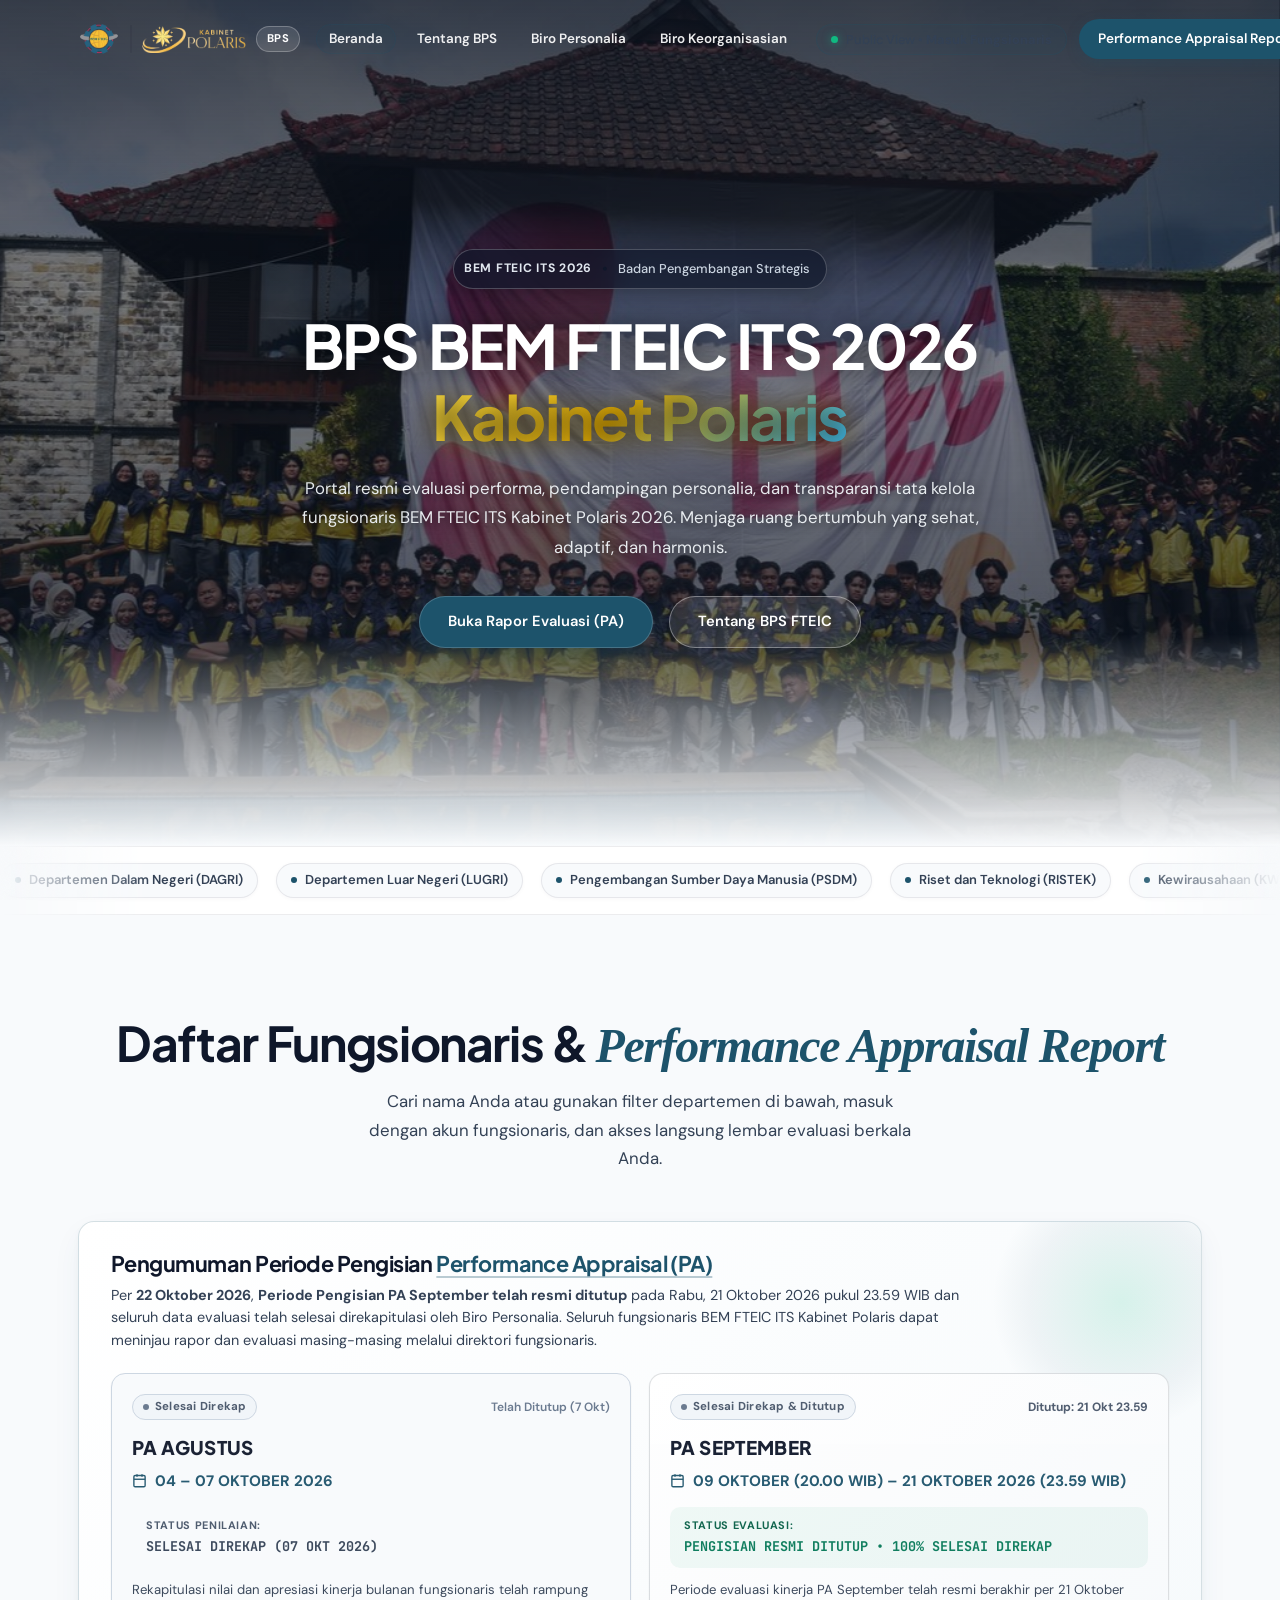
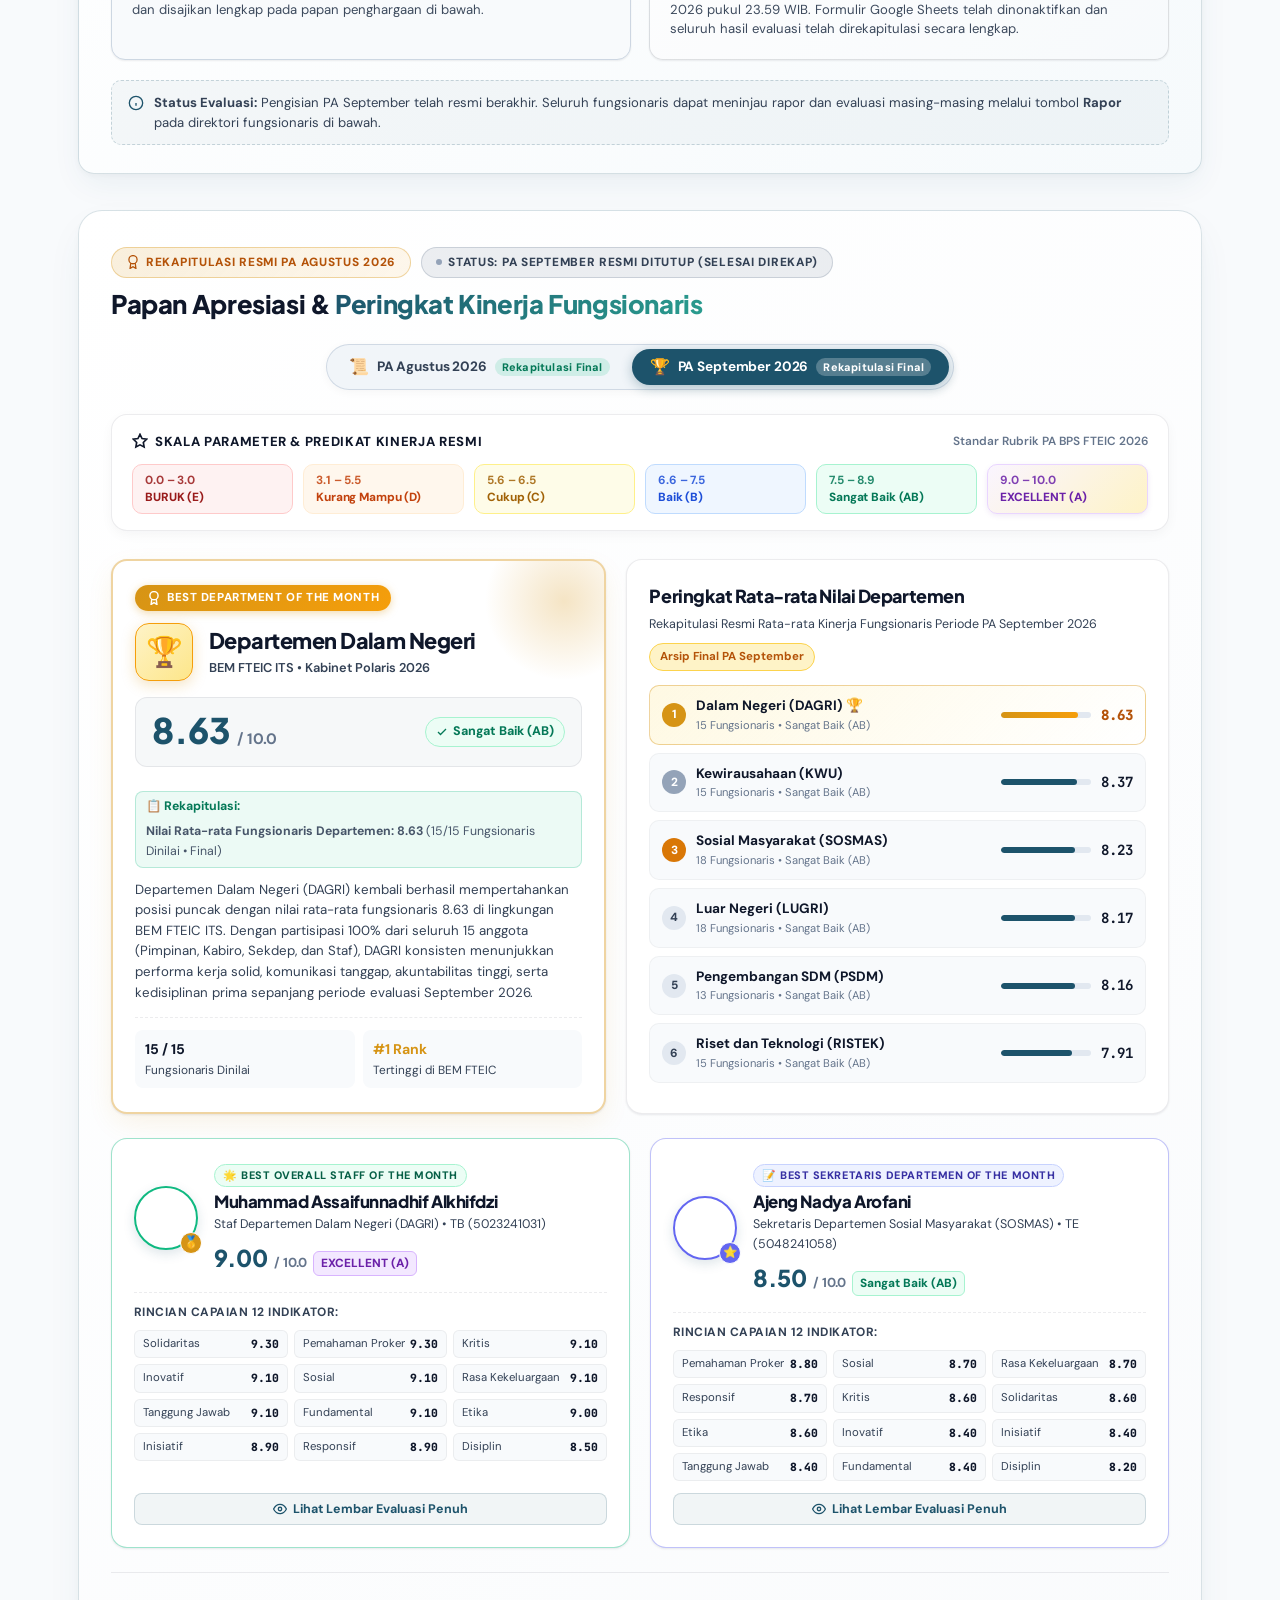
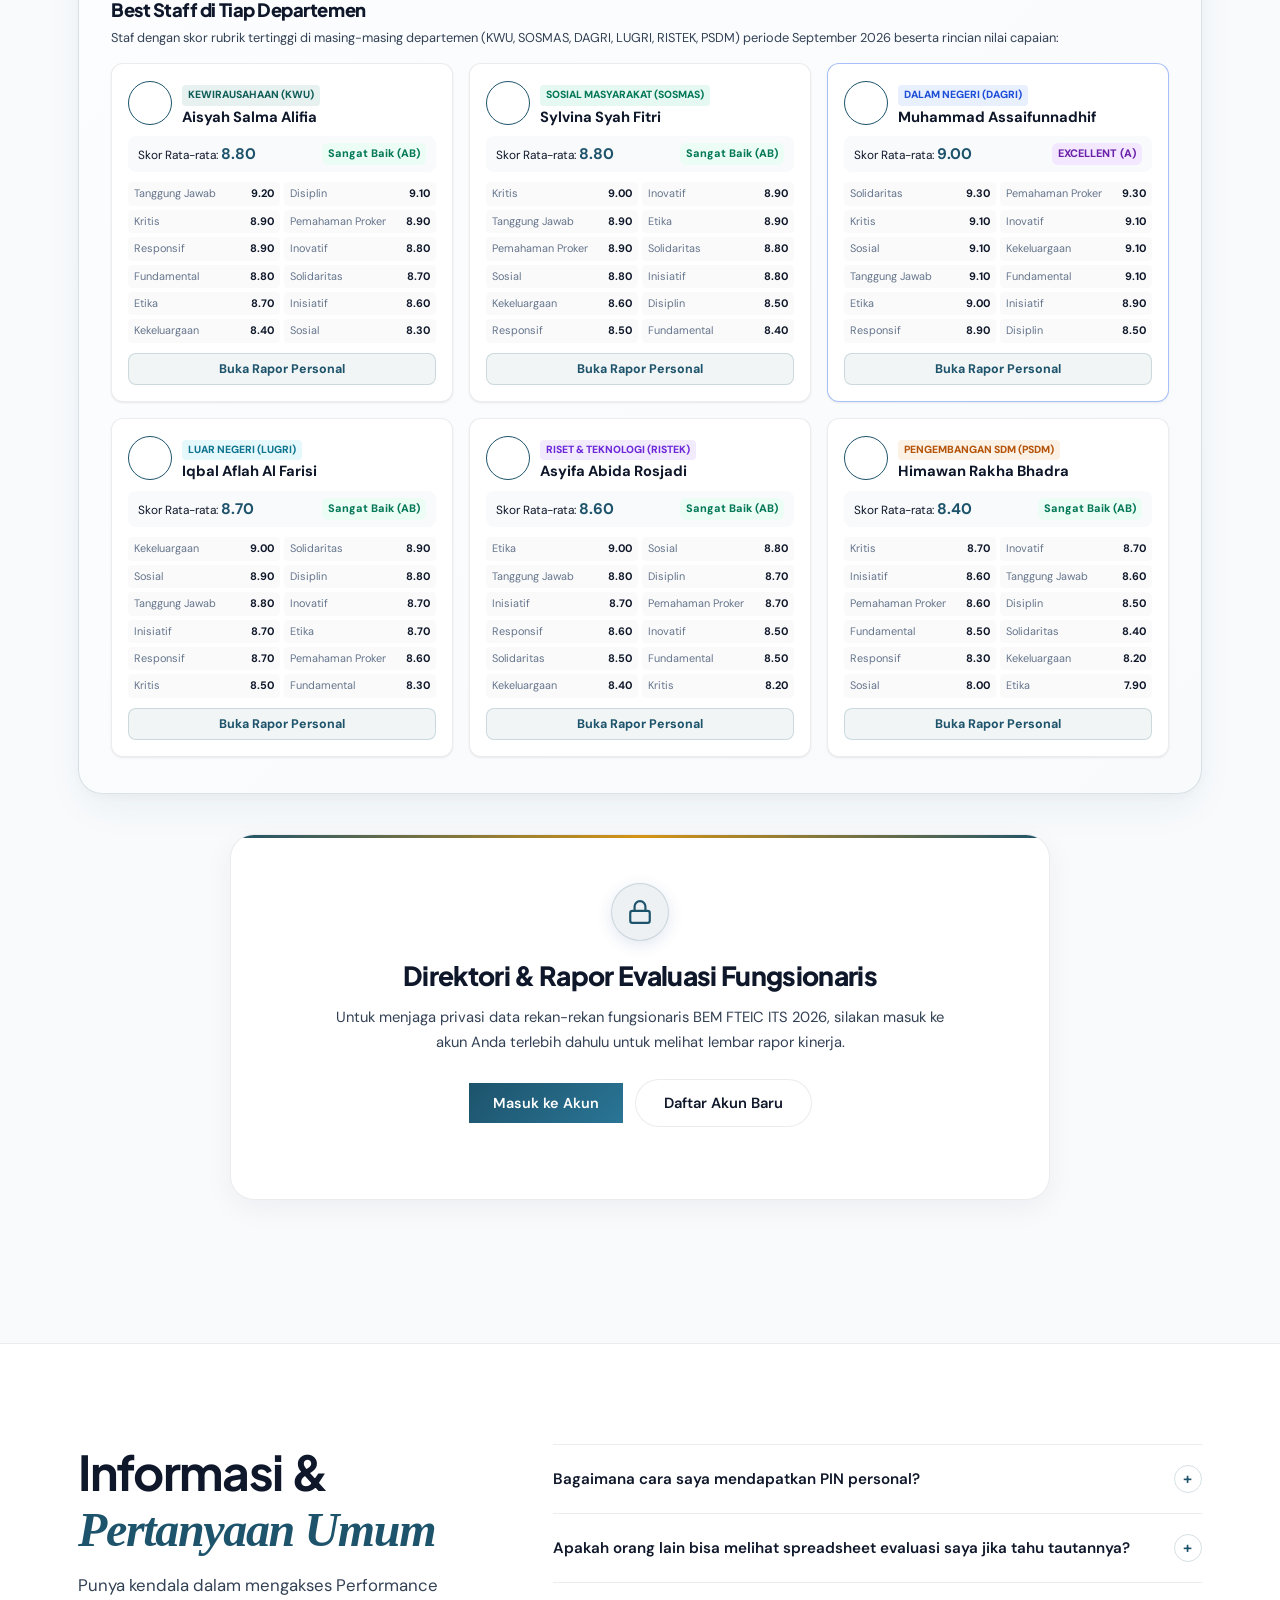
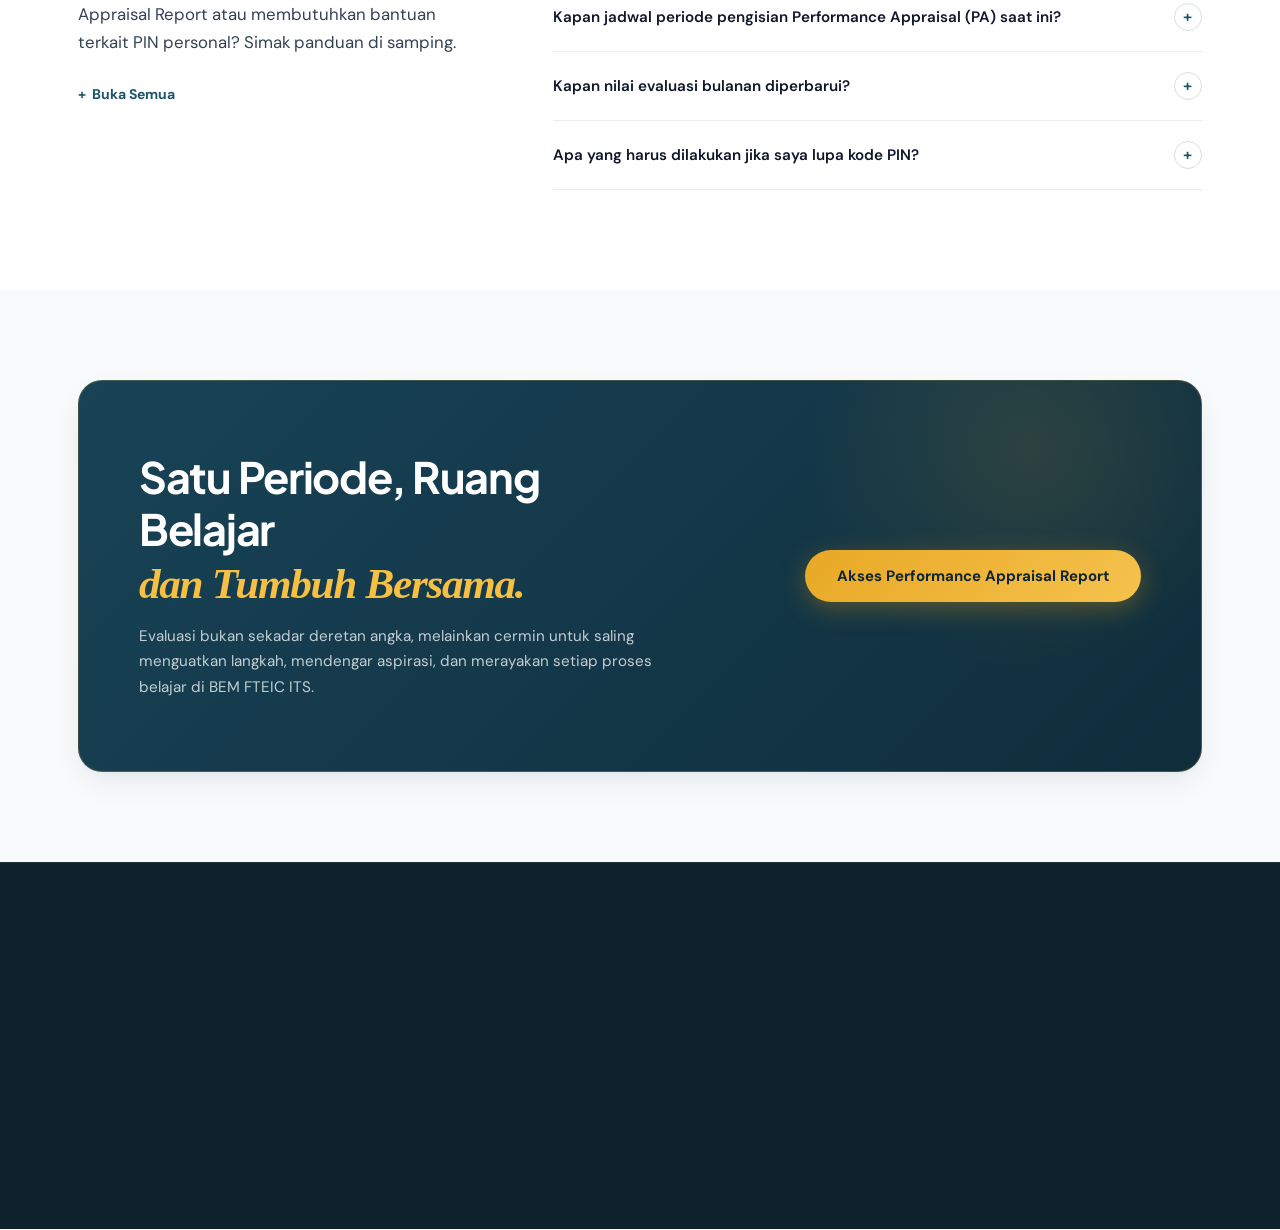
==== commit 14162fec: "feat(papan-apresiasi): reveal rekapitulasi final PA September 2026" ====
--- a/index.html
+++ b/index.html
@@ -281,21 +281,21 @@
         <!-- ── TAB SWITCHER PAPAN APRESIASI: PA AGUSTUS & PA SEPTEMBER ── -->
         <div class="pa-period-tabs-bar">
           <div class="pa-period-tabs" role="tablist">
-            <button type="button" class="pa-period-tab active" id="paTabAgustus" onclick="switchPaAwardsPeriod('agustus')" role="tab" aria-selected="true">
-              <span class="pa-tab-icon">🏆</span>
+            <button type="button" class="pa-period-tab" id="paTabAgustus" onclick="switchPaAwardsPeriod('agustus')" role="tab" aria-selected="false">
+              <span class="pa-tab-icon">📜</span>
               <span class="pa-tab-title">PA Agustus 2026</span>
               <span class="pa-tab-badge agustus">Rekapitulasi Final</span>
             </button>
-            <button type="button" class="pa-period-tab" id="paTabSeptember" onclick="switchPaAwardsPeriod('september')" role="tab" aria-selected="false">
-              <span class="pa-tab-icon">🔒</span>
+            <button type="button" class="pa-period-tab active" id="paTabSeptember" onclick="switchPaAwardsPeriod('september')" role="tab" aria-selected="true">
+              <span class="pa-tab-icon">🏆</span>
               <span class="pa-tab-title">PA September 2026</span>
-              <span class="pa-tab-badge september" style="background: rgba(100, 116, 139, 0.2); color: var(--text-2); border-color: rgba(100, 116, 139, 0.3);">Selesai Direkap</span>
+              <span class="pa-tab-badge september">Rekapitulasi Final</span>
             </button>
           </div>
         </div>
 
         <!-- ── TAB VIEW 1: PA AGUSTUS 2026 (REKAPITULASI RESMI & BEKU) ── -->
-        <div id="paAwardsContentAgustus" class="pa-period-view active">
+        <div id="paAwardsContentAgustus" class="pa-period-view hidden">
 
         <!-- Standar Parameter & Predikat Nilai -->
         <div class="pa-scale-banner">
@@ -823,80 +823,532 @@
         </div>
         <!-- END paAwardsContentAgustus -->
 
-        <!-- ── TAB VIEW 2: PA SEPTEMBER 2026 (PERIODE RESMI DITUTUP) ── -->
-        <div id="paAwardsContentSeptember" class="pa-period-view hidden">
-          <div class="pa-coming-soon-card">
-            <div class="pa-coming-soon-glow" aria-hidden="true"></div>
-            <div class="pa-coming-soon-badge-wrap">
-              <span class="pa-cs-badge live-dot" style="background: rgba(100, 116, 139, 0.15); color: #94a3b8; border-color: rgba(100, 116, 139, 0.3);">
-                <span class="pa-cs-pulse" style="background: #94a3b8; box-shadow: none;"></span>
-                Periode Pengisian Resmi Ditutup
-              </span>
-              <span class="pa-cs-badge date">Berakhir pada 21 Okt 2026 23.59 WIB</span>
-            </div>
+        <!-- ── TAB VIEW 2: PA SEPTEMBER 2026 (REKAPITULASI RESMI & FINAL) ── -->
+        <div id="paAwardsContentSeptember" class="pa-period-view active">
+
+        <!-- Standar Parameter & Predikat Nilai -->
+        <div class="pa-scale-banner">
+          <div class="pa-scale-header">
+            <div class="pa-scale-title">
+              <svg width="16" height="16" viewBox="0 0 24 24" fill="none" stroke="currentColor" stroke-width="2.5">
+                <polygon points="12 2 15.09 8.26 22 9.27 17 14.14 18.18 21.02 12 17.77 5.82 21.02 7 14.14 2 9.27 8.91 8.26 12 2"></polygon>
+              </svg>
+              Skala Parameter &amp; Predikat Kinerja Resmi
+            </div>
+            <span class="pa-scale-meta">Standar Rubrik PA BPS FTEIC 2026</span>
+          </div>
+          <div class="pa-scale-grid">
+            <div class="pa-scale-item pa-scale-e">
+              <span class="pa-scale-range">0.0 – 3.0</span>
+              <strong class="pa-scale-label">BURUK (E)</strong>
+            </div>
+            <div class="pa-scale-item pa-scale-d">
+              <span class="pa-scale-range">3.1 – 5.5</span>
+              <strong class="pa-scale-label">Kurang Mampu (D)</strong>
+            </div>
+            <div class="pa-scale-item pa-scale-c">
+              <span class="pa-scale-range">5.6 – 6.5</span>
+              <strong class="pa-scale-label">Cukup (C)</strong>
+            </div>
+            <div class="pa-scale-item pa-scale-b">
+              <span class="pa-scale-range">6.6 – 7.5</span>
+              <strong class="pa-scale-label">Baik (B)</strong>
+            </div>
+            <div class="pa-scale-item pa-scale-ab">
+              <span class="pa-scale-range">7.5 – 8.9</span>
+              <strong class="pa-scale-label">Sangat Baik (AB)</strong>
+            </div>
+            <div class="pa-scale-item pa-scale-a">
+              <span class="pa-scale-range">9.0 – 10.0</span>
+              <strong class="pa-scale-label">EXCELLENT (A)</strong>
+            </div>
+          </div>
+        </div>
+
+        <!-- Bento Row 1: Best Department of The Month & Ranking Leaderboard -->
+        <div class="pa-top-grid">
+          
+          <!-- Best Department Trophy Card -->
+          <div class="pa-best-dept-card">
+            <div class="pa-best-dept-glow" aria-hidden="true"></div>
+            <div>
+              <div class="pa-award-badge-ribbon">
+                <svg width="14" height="14" viewBox="0 0 24 24" fill="none" stroke="currentColor" stroke-width="2.5">
+                  <circle cx="12" cy="8" r="7"></circle>
+                  <polyline points="8.21 13.89 7 23 12 20 17 23 15.79 13.88"></polyline>
+                </svg>
+                Best Department of the Month
+              </div>
+              <div class="pa-dept-trophy-header">
+                <div class="pa-trophy-icon-wrap" title="Pemenang Departemen Terbaik">
+                  🏆
+                </div>
+                <div>
+                  <h4 class="pa-best-dept-name" id="bestDeptNameSep">Departemen Dalam Negeri</h4>
+                  <div class="pa-best-dept-sub">BEM FTEIC ITS • Kabinet Polaris 2026</div>
+                </div>
+              </div>
+
+              <div class="pa-dept-score-box">
+                <div class="pa-dept-score-val-wrap">
+                  <span class="pa-dept-score-val" id="bestDeptScoreValSep">8.63</span>
+                  <span class="pa-dept-score-max">/ 10.0</span>
+                </div>
+                <span class="pa-dept-predikat-pill">
+                  <svg width="12" height="12" viewBox="0 0 24 24" fill="none" stroke="currentColor" stroke-width="2.5">
+                    <polyline points="20 6 9 17 4 12"></polyline>
+                  </svg>
+                  <span id="bestDeptPredikatTextSep">Sangat Baik (AB)</span>
+                </span>
+              </div>
+
+              <!-- Rekapitulasi Resmi Nilai Department of the Month PA September -->
+              <div class="pa-dept-weight-breakdown" id="bestDeptWeightBreakdownSep" style="margin: 10px 0 12px; font-size: 0.77rem; color: #475569; background: rgba(16, 185, 129, 0.08); border: 1px solid rgba(16, 185, 129, 0.25); padding: 5px 10px; border-radius: 8px; display: inline-flex; align-items: center; gap: 6px; flex-wrap: wrap;">
+                <span style="color: #047857; font-weight: 700;">📋 Rekapitulasi:</span>
+                <span><strong>Nilai Rata-rata Fungsionaris Departemen: 8.63</strong> (15/15 Fungsionaris Dinilai • Final)</span>
+              </div>
+
+              <p class="pa-best-dept-desc" id="bestDeptDescSep">
+                Departemen Dalam Negeri (DAGRI) kembali berhasil mempertahankan posisi puncak dengan nilai rata-rata fungsionaris 8.63 di lingkungan BEM FTEIC ITS. Dengan partisipasi 100% dari seluruh 15 anggota (Pimpinan, Kabiro, Sekdep, dan Staf), DAGRI konsisten menunjukkan performa kerja solid, komunikasi tanggap, akuntabilitas tinggi, serta kedisiplinan prima sepanjang periode evaluasi September 2026.
+              </p>
+            </div>
+
+            <div class="pa-dept-stats-row">
+              <div class="pa-dept-stat-box" id="bestDeptStaffCountSep">
+                <strong>15 / 15</strong>
+                Fungsionaris Dinilai
+              </div>
+              <div class="pa-dept-stat-box">
+                <strong style="color: #D69415;">#1 Rank</strong>
+                Tertinggi di BEM FTEIC
+              </div>
+            </div>
+          </div>
+
+          <!-- Department Ranking Leaderboard Card (Highest to Lowest) -->
+          <div class="pa-dept-ranking-card">
+            <div class="pa-ranking-header">
+              <div style="display: flex; justify-content: space-between; align-items: flex-start; gap: 8px; flex-wrap: wrap;">
+                <div>
+                  <h4 class="pa-ranking-title">Peringkat Rata-rata Nilai Departemen</h4>
+                  <p class="pa-ranking-sub">
+                    Rekapitulasi Resmi Rata-rata Kinerja Fungsionaris Periode PA September 2026
+                  </p>
+                </div>
+                <span style="font-size: 0.72rem; font-weight: 700; color: #B45309; background: #FEF3C7; border: 1px solid #FCD34D; padding: 4px 10px; border-radius: 999px;">
+                  Arsip Final PA September
+                </span>
+              </div>
+            </div>
+
+            <div class="pa-ranking-list" id="paDeptRankingListSep">
+              
+              <!-- Rank 1: DAGRI -->
+              <div class="pa-ranking-item rank-1">
+                <div class="pa-rank-pos-wrap">
+                  <span class="pa-rank-num">1</span>
+                  <div class="pa-rank-dept-info">
+                    <span class="pa-rank-dept-name">Dalam Negeri (DAGRI) 🏆</span>
+                    <span class="pa-rank-dept-meta">15 Fungsionaris • Sangat Baik (AB)</span>
+                  </div>
+                </div>
+                <div class="pa-rank-score-wrap">
+                  <div class="pa-rank-bar-bg">
+                    <div class="pa-rank-bar-fill" style="width: 86%;"></div>
+                  </div>
+                  <span class="pa-rank-score-text" style="color: #B45309;">8.63</span>
+                </div>
+              </div>
+
+              <!-- Rank 2: KWU -->
+              <div class="pa-ranking-item rank-2">
+                <div class="pa-rank-pos-wrap">
+                  <span class="pa-rank-num">2</span>
+                  <div class="pa-rank-dept-info">
+                    <span class="pa-rank-dept-name">Kewirausahaan (KWU)</span>
+                    <span class="pa-rank-dept-meta">15 Fungsionaris • Sangat Baik (AB)</span>
+                  </div>
+                </div>
+                <div class="pa-rank-score-wrap">
+                  <div class="pa-rank-bar-bg">
+                    <div class="pa-rank-bar-fill" style="width: 84%;"></div>
+                  </div>
+                  <span class="pa-rank-score-text">8.37</span>
+                </div>
+              </div>
+
+              <!-- Rank 3: SOSMAS -->
+              <div class="pa-ranking-item rank-3">
+                <div class="pa-rank-pos-wrap">
+                  <span class="pa-rank-num">3</span>
+                  <div class="pa-rank-dept-info">
+                    <span class="pa-rank-dept-name">Sosial Masyarakat (SOSMAS)</span>
+                    <span class="pa-rank-dept-meta">18 Fungsionaris • Sangat Baik (AB)</span>
+                  </div>
+                </div>
+                <div class="pa-rank-score-wrap">
+                  <div class="pa-rank-bar-bg">
+                    <div class="pa-rank-bar-fill" style="width: 82%;"></div>
+                  </div>
+                  <span class="pa-rank-score-text">8.23</span>
+                </div>
+              </div>
+
+              <!-- Rank 4: LUGRI -->
+              <div class="pa-ranking-item">
+                <div class="pa-rank-pos-wrap">
+                  <span class="pa-rank-num">4</span>
+                  <div class="pa-rank-dept-info">
+                    <span class="pa-rank-dept-name">Luar Negeri (LUGRI)</span>
+                    <span class="pa-rank-dept-meta">18 Fungsionaris • Sangat Baik (AB)</span>
+                  </div>
+                </div>
+                <div class="pa-rank-score-wrap">
+                  <div class="pa-rank-bar-bg">
+                    <div class="pa-rank-bar-fill" style="width: 82%;"></div>
+                  </div>
+                  <span class="pa-rank-score-text">8.17</span>
+                </div>
+              </div>
+
+              <!-- Rank 5: PSDM -->
+              <div class="pa-ranking-item">
+                <div class="pa-rank-pos-wrap">
+                  <span class="pa-rank-num">5</span>
+                  <div class="pa-rank-dept-info">
+                    <span class="pa-rank-dept-name">Pengembangan SDM (PSDM)</span>
+                    <span class="pa-rank-dept-meta">13 Fungsionaris • Sangat Baik (AB)</span>
+                  </div>
+                </div>
+                <div class="pa-rank-score-wrap">
+                  <div class="pa-rank-bar-bg">
+                    <div class="pa-rank-bar-fill" style="width: 82%;"></div>
+                  </div>
+                  <span class="pa-rank-score-text">8.16</span>
+                </div>
+              </div>
+
+              <!-- Rank 6: RISTEK -->
+              <div class="pa-ranking-item">
+                <div class="pa-rank-pos-wrap">
+                  <span class="pa-rank-num">6</span>
+                  <div class="pa-rank-dept-info">
+                    <span class="pa-rank-dept-name">Riset dan Teknologi (RISTEK)</span>
+                    <span class="pa-rank-dept-meta">15 Fungsionaris • Sangat Baik (AB)</span>
+                  </div>
+                </div>
+                <div class="pa-rank-score-wrap">
+                  <div class="pa-rank-bar-bg">
+                    <div class="pa-rank-bar-fill" style="width: 79%;"></div>
+                  </div>
+                  <span class="pa-rank-score-text">7.91</span>
+                </div>
+              </div>
+
+            </div>
+          </div>
+
+        </div>
+
+        <!-- Bento Row 2: Best Overall Staff & Best Sekdep of the Month -->
+        <div class="pa-individual-winners-grid">
+          
+          <!-- 1. Best Overall Staff of the Month -->
+          <div class="pa-winner-card staff-champion">
+            <div class="pa-winner-top">
+              <div class="pa-winner-avatar-wrap">
+                <img src="assets/foto-staf/staf-006.jpg" alt="Muhammad Assaifunnadhif Alkhifdzi" class="pa-winner-avatar" onerror="this.src='https://ui-avatars.com/api/?name=Muhammad+Assaifunnadhif&background=10B981&color=fff&size=200&bold=true'" />
+                <span class="pa-winner-avatar-badge" title="Juara 1 Staf Se-FTEIC">🥇</span>
+              </div>
+              <div class="pa-winner-info">
+                <span class="pa-winner-badge-pill overall">🌟 Best Overall Staff of the Month</span>
+                <h4 class="pa-winner-name" title="Muhammad Assaifunnadhif Alkhifdzi">Muhammad Assaifunnadhif Alkhifdzi</h4>
+                <div class="pa-winner-role">Staf Departemen Dalam Negeri (DAGRI) • TB (5023241031)</div>
+                <div class="pa-winner-score-row">
+                  <span class="pa-winner-score-num">9.00</span>
+                  <span style="font-size: 0.82rem; color: var(--text-3); font-weight: 700;">/ 10.0</span>
+                  <span class="pa-winner-predikat" style="background: #F3E8FF; color: #6B21A8; border: 1px solid #D8B4FE;">EXCELLENT (A)</span>
+                </div>
+              </div>
+            </div>
+
+            <div class="pa-winner-indicators-title">Rincian Capaian 12 Indikator:</div>
+            <div class="pa-winner-indicators-grid">
+              <div class="pa-ind-mini-pill"><span class="pa-ind-mini-name">Solidaritas</span><span class="pa-ind-mini-val">9.30</span></div>
+              <div class="pa-ind-mini-pill"><span class="pa-ind-mini-name">Pemahaman Proker</span><span class="pa-ind-mini-val">9.30</span></div>
+              <div class="pa-ind-mini-pill"><span class="pa-ind-mini-name">Kritis</span><span class="pa-ind-mini-val">9.10</span></div>
+              <div class="pa-ind-mini-pill"><span class="pa-ind-mini-name">Inovatif</span><span class="pa-ind-mini-val">9.10</span></div>
+              <div class="pa-ind-mini-pill"><span class="pa-ind-mini-name">Sosial</span><span class="pa-ind-mini-val">9.10</span></div>
+              <div class="pa-ind-mini-pill"><span class="pa-ind-mini-name">Rasa Kekeluargaan</span><span class="pa-ind-mini-val">9.10</span></div>
+              <div class="pa-ind-mini-pill"><span class="pa-ind-mini-name">Tanggung Jawab</span><span class="pa-ind-mini-val">9.10</span></div>
+              <div class="pa-ind-mini-pill"><span class="pa-ind-mini-name">Fundamental</span><span class="pa-ind-mini-val">9.10</span></div>
+              <div class="pa-ind-mini-pill"><span class="pa-ind-mini-name">Etika</span><span class="pa-ind-mini-val">9.00</span></div>
+              <div class="pa-ind-mini-pill"><span class="pa-ind-mini-name">Inisiatif</span><span class="pa-ind-mini-val">8.90</span></div>
+              <div class="pa-ind-mini-pill"><span class="pa-ind-mini-name">Responsif</span><span class="pa-ind-mini-val">8.90</span></div>
+              <div class="pa-ind-mini-pill"><span class="pa-ind-mini-name">Disiplin</span><span class="pa-ind-mini-val">8.50</span></div>
+            </div>
+
+            <button type="button" class="pa-winner-card-btn" onclick="requestPinAccess('staf-006', 'progress')">
+              <svg width="14" height="14" viewBox="0 0 24 24" fill="none" stroke="currentColor" stroke-width="2.2">
+                <path d="M1 12s4-8 11-8 11 8 11 8-4 8-11 8-11-8-11-8z"></path>
+                <circle cx="12" cy="12" r="3"></circle>
+              </svg>
+              Lihat Lembar Evaluasi Penuh
+            </button>
+          </div>
+
+          <!-- 2. Best Sekretaris Departemen (SEKDEP) of the Month -->
+          <div class="pa-winner-card sekdep-champion">
+            <div class="pa-winner-top">
+              <div class="pa-winner-avatar-wrap">
+                <img src="assets/foto-staf/staf-049.jpg" alt="Ajeng Nadya Arofani" class="pa-winner-avatar" onerror="this.src='https://ui-avatars.com/api/?name=Ajeng+Nadya+Arofani&background=6366F1&color=fff&size=200&bold=true'" />
+                <span class="pa-winner-avatar-badge" style="background: #6366F1;" title="Juara 1 Sekdep Se-FTEIC">⭐</span>
+              </div>
+              <div class="pa-winner-info">
+                <span class="pa-winner-badge-pill sekdep">📝 Best Sekretaris Departemen of the Month</span>
+                <h4 class="pa-winner-name" title="Ajeng Nadya Arofani">Ajeng Nadya Arofani</h4>
+                <div class="pa-winner-role">Sekretaris Departemen Sosial Masyarakat (SOSMAS) • TE (5048241058)</div>
+                <div class="pa-winner-score-row">
+                  <span class="pa-winner-score-num">8.50</span>
+                  <span style="font-size: 0.82rem; color: var(--text-3); font-weight: 700;">/ 10.0</span>
+                  <span class="pa-winner-predikat" style="background: #ECFDF5; color: #047857; border: 1px solid #A7F3D0;">Sangat Baik (AB)</span>
+                </div>
+              </div>
+            </div>
+
+            <div class="pa-winner-indicators-title">Rincian Capaian 12 Indikator:</div>
+            <div class="pa-winner-indicators-grid">
+              <div class="pa-ind-mini-pill"><span class="pa-ind-mini-name">Pemahaman Proker</span><span class="pa-ind-mini-val">8.80</span></div>
+              <div class="pa-ind-mini-pill"><span class="pa-ind-mini-name">Sosial</span><span class="pa-ind-mini-val">8.70</span></div>
+              <div class="pa-ind-mini-pill"><span class="pa-ind-mini-name">Rasa Kekeluargaan</span><span class="pa-ind-mini-val">8.70</span></div>
+              <div class="pa-ind-mini-pill"><span class="pa-ind-mini-name">Responsif</span><span class="pa-ind-mini-val">8.70</span></div>
+              <div class="pa-ind-mini-pill"><span class="pa-ind-mini-name">Kritis</span><span class="pa-ind-mini-val">8.60</span></div>
+              <div class="pa-ind-mini-pill"><span class="pa-ind-mini-name">Solidaritas</span><span class="pa-ind-mini-val">8.60</span></div>
+              <div class="pa-ind-mini-pill"><span class="pa-ind-mini-name">Etika</span><span class="pa-ind-mini-val">8.60</span></div>
+              <div class="pa-ind-mini-pill"><span class="pa-ind-mini-name">Inovatif</span><span class="pa-ind-mini-val">8.40</span></div>
+              <div class="pa-ind-mini-pill"><span class="pa-ind-mini-name">Inisiatif</span><span class="pa-ind-mini-val">8.40</span></div>
+              <div class="pa-ind-mini-pill"><span class="pa-ind-mini-name">Tanggung Jawab</span><span class="pa-ind-mini-val">8.40</span></div>
+              <div class="pa-ind-mini-pill"><span class="pa-ind-mini-name">Fundamental</span><span class="pa-ind-mini-val">8.40</span></div>
+              <div class="pa-ind-mini-pill"><span class="pa-ind-mini-name">Disiplin</span><span class="pa-ind-mini-val">8.20</span></div>
+            </div>
+
+            <button type="button" class="pa-winner-card-btn" onclick="requestPinAccess('staf-049', 'progress')">
+              <svg width="14" height="14" viewBox="0 0 24 24" fill="none" stroke="currentColor" stroke-width="2.2">
+                <path d="M1 12s4-8 11-8 11 8 11 8-4 8-11 8-11-8-11-8z"></path>
+                <circle cx="12" cy="12" r="3"></circle>
+              </svg>
+              Lihat Lembar Evaluasi Penuh
+            </button>
+          </div>
+
+        </div>
+
+        <!-- Bento Row 3: Best Staff di Setiap Departemen (6 Departemen) -->
+        <div class="pa-dept-staff-section">
+          <div class="pa-dept-staff-header">
+            <h4 class="pa-dept-staff-title">Best Staff di Tiap Departemen</h4>
+            <p class="pa-dept-staff-sub">
+              Staf dengan skor rubrik tertinggi di masing-masing departemen (KWU, SOSMAS, DAGRI, LUGRI, RISTEK, PSDM) periode September 2026 beserta rincian nilai capaian:
+            </p>
+          </div>
+
+          <div class="pa-dept-staff-grid">
             
-            <div class="pa-coming-soon-hero">
-              <div class="pa-cs-icon-wrap">
-                <span class="pa-cs-icon">🔒</span>
-              </div>
-              <h3 class="pa-cs-title">Papan Apresiasi PA September 2026</h3>
-              <p class="pa-cs-highlight" style="color: #64748b;">Pengisian Telah Resmi Ditutup</p>
-              <p class="pa-cs-reveal-tag">(Seluruh Lembar Evaluasi Telah Dinonaktifkan &amp; 100% Selesai Direkap)</p>
-              <p class="pa-cs-desc">
-                Periode pengisian Performance Appraisal (PA) September 2026 telah resmi berakhir pada <strong>Rabu, 21 Oktober 2026 pukul 23.59 WIB</strong>. Seluruh data penilaian 360° internal fungsionaris dan evaluasi BPH telah berhasil direkapitulasi secara menyeluruh dan diarsipkan oleh Biro Personalia (BPS) BEM FTEIC ITS Kabinet Polaris 2026.
-              </p>
-            </div>
-
-            <!-- Box Status Penutupan & Hasil Rekapitulasi -->
-            <div class="pa-cs-countdown-box" style="border-color: rgba(16, 185, 129, 0.3); background: rgba(16, 185, 129, 0.05); padding: 24px 20px;">
-              <div class="pa-cs-countdown-header" style="color: #10B981; font-weight: 700; font-size: 1rem; justify-content: center; margin-bottom: 12px;">
-                <svg width="18" height="18" viewBox="0 0 24 24" fill="none" stroke="currentColor" stroke-width="2.5"><polyline points="20 6 9 17 4 12"></polyline></svg>
-                <span>Status Rekapitulasi Akhir: 100% Selesai &amp; Diarsipkan</span>
-              </div>
-              <div style="text-align: center; color: var(--text-1); font-size: 0.95rem; line-height: 1.6; margin-bottom: 14px;">
-                Pengisian PA September telah <strong>resmi ditutup</strong> bagi seluruh fungsionaris dan pengurus. Terima kasih atas partisipasi aktif seluruh fungsionaris BEM FTEIC ITS 2026 dalam menyukseskan evaluasi berkala ini!
-              </div>
-              <div class="pa-cs-deadline-info" style="color: var(--text-2); justify-content: center;">
-                ✅ Pengisian Resmi Ditutup: <strong>Rabu, 21 Oktober 2026 pukul 23.59 WIB</strong>
-              </div>
-            </div>
-
-            <!-- Teaser Parameter & Formula PA September -->
-            <div class="pa-cs-features-grid">
-              <div class="pa-cs-feature-item">
-                <div class="pa-cs-feat-icon">🏆</div>
-                <div class="pa-cs-feat-content">
-                  <h5>Best Department of the Month</h5>
-                  <p>Dihitung dari formula resmi pembobotan: <strong>30% Evaluasi BPH ke Departemen</strong> + <strong>70% Rata-rata Internal Kabinet &amp; Staf</strong>.</p>
-                </div>
-              </div>
-              <div class="pa-cs-feature-item">
-                <div class="pa-cs-feat-icon">🌟</div>
-                <div class="pa-cs-feat-content">
-                  <h5>Best Overall Staff &amp; Best Sekdep</h5>
-                  <p>Apresiasi tertinggi untuk fungsionaris dan sekretaris departemen dengan skor capaian rubrik 12 indikator tertinggi se-FTEIC.</p>
-                </div>
-              </div>
-              <div class="pa-cs-feature-item">
-                <div class="pa-cs-feat-icon">🎖️</div>
-                <div class="pa-cs-feat-content">
-                  <h5>Best Staff di 6 Departemen</h5>
-                  <p>Anugerah fungsionaris teladan terbaik di masing-masing departemen (DAGRI, LUGRI, PSDM, SOSMAS, RISTEK, dan KWU).</p>
-                </div>
-              </div>
-            </div>
-
-            <!-- CTA Buttons -->
-            <div class="pa-cs-action-row">
-              <a href="#staf" class="pa-cs-action-btn" onclick="document.getElementById('staf').scrollIntoView({behavior: 'smooth'})">
-                <span>Buka Direktori &amp; Lembar Kerja Fungsionaris &darr;</span>
-              </a>
-              <button type="button" class="pa-cs-secondary-btn" onclick="switchPaAwardsPeriod('agustus')">
-                <span>&larr; Lihat Arsip PA Agustus 2026</span>
-              </button>
-            </div>
-
-          </div>
+            <!-- 1. KWU -->
+            <div class="pa-dept-best-card">
+              <div class="pa-dept-best-top">
+                <img src="assets/foto-staf/staf-088.jpg" alt="Aisyah Salma Alifia" class="pa-dept-best-avatar" onerror="this.src='https://ui-avatars.com/api/?name=Aisyah+Salma+Alifia&background=1A7A6E&color=fff&size=150&bold=true'" />
+                <div class="pa-dept-best-meta">
+                  <span class="pa-dept-tag-pill" style="color: #115E59; background: rgba(26, 122, 110, 0.1);">Kewirausahaan (KWU)</span>
+                  <div class="pa-dept-best-name" title="Aisyah Salma Alifia">Aisyah Salma Alifia</div>
+                </div>
+              </div>
+              <div class="pa-dept-best-score-row">
+                <span>Skor Rata-rata: <strong>8.80</strong></span>
+                <span class="pa-winner-predikat" style="background: #ECFDF5; color: #047857; font-size: 0.68rem; padding: 2px 6px;">Sangat Baik (AB)</span>
+              </div>
+              <div class="pa-dept-best-indicators">
+                <div class="pa-mini-ind-item"><span class="pa-mini-ind-name">Tanggung Jawab</span><span class="pa-mini-ind-val">9.20</span></div>
+                <div class="pa-mini-ind-item"><span class="pa-mini-ind-name">Disiplin</span><span class="pa-mini-ind-val">9.10</span></div>
+                <div class="pa-mini-ind-item"><span class="pa-mini-ind-name">Kritis</span><span class="pa-mini-ind-val">8.90</span></div>
+                <div class="pa-mini-ind-item"><span class="pa-mini-ind-name">Pemahaman Proker</span><span class="pa-mini-ind-val">8.90</span></div>
+                <div class="pa-mini-ind-item"><span class="pa-mini-ind-name">Responsif</span><span class="pa-mini-ind-val">8.90</span></div>
+                <div class="pa-mini-ind-item"><span class="pa-mini-ind-name">Inovatif</span><span class="pa-mini-ind-val">8.80</span></div>
+                <div class="pa-mini-ind-item"><span class="pa-mini-ind-name">Fundamental</span><span class="pa-mini-ind-val">8.80</span></div>
+                <div class="pa-mini-ind-item"><span class="pa-mini-ind-name">Solidaritas</span><span class="pa-mini-ind-val">8.70</span></div>
+                <div class="pa-mini-ind-item"><span class="pa-mini-ind-name">Etika</span><span class="pa-mini-ind-val">8.70</span></div>
+                <div class="pa-mini-ind-item"><span class="pa-mini-ind-name">Inisiatif</span><span class="pa-mini-ind-val">8.60</span></div>
+                <div class="pa-mini-ind-item"><span class="pa-mini-ind-name">Kekeluargaan</span><span class="pa-mini-ind-val">8.40</span></div>
+                <div class="pa-mini-ind-item"><span class="pa-mini-ind-name">Sosial</span><span class="pa-mini-ind-val">8.30</span></div>
+              </div>
+              <button type="button" class="pa-winner-card-btn" onclick="requestPinAccess('staf-088', 'progress')">
+                Buka Rapor Personal
+              </button>
+            </div>
+
+            <!-- 2. SOSMAS -->
+            <div class="pa-dept-best-card">
+              <div class="pa-dept-best-top">
+                <img src="assets/foto-staf/staf-055.jpg" alt="Sylvina Syah Fitri" class="pa-dept-best-avatar" onerror="this.src='https://ui-avatars.com/api/?name=Sylvina+Syah+Fitri&background=10B981&color=fff&size=150&bold=true'" />
+                <div class="pa-dept-best-meta">
+                  <span class="pa-dept-tag-pill" style="color: #047857; background: rgba(16, 185, 129, 0.1);">Sosial Masyarakat (SOSMAS)</span>
+                  <div class="pa-dept-best-name" title="Sylvina Syah Fitri">Sylvina Syah Fitri</div>
+                </div>
+              </div>
+              <div class="pa-dept-best-score-row">
+                <span>Skor Rata-rata: <strong>8.80</strong></span>
+                <span class="pa-winner-predikat" style="background: #ECFDF5; color: #047857; font-size: 0.68rem; padding: 2px 6px;">Sangat Baik (AB)</span>
+              </div>
+              <div class="pa-dept-best-indicators">
+                <div class="pa-mini-ind-item"><span class="pa-mini-ind-name">Kritis</span><span class="pa-mini-ind-val">9.00</span></div>
+                <div class="pa-mini-ind-item"><span class="pa-mini-ind-name">Inovatif</span><span class="pa-mini-ind-val">8.90</span></div>
+                <div class="pa-mini-ind-item"><span class="pa-mini-ind-name">Tanggung Jawab</span><span class="pa-mini-ind-val">8.90</span></div>
+                <div class="pa-mini-ind-item"><span class="pa-mini-ind-name">Etika</span><span class="pa-mini-ind-val">8.90</span></div>
+                <div class="pa-mini-ind-item"><span class="pa-mini-ind-name">Pemahaman Proker</span><span class="pa-mini-ind-val">8.90</span></div>
+                <div class="pa-mini-ind-item"><span class="pa-mini-ind-name">Solidaritas</span><span class="pa-mini-ind-val">8.80</span></div>
+                <div class="pa-mini-ind-item"><span class="pa-mini-ind-name">Sosial</span><span class="pa-mini-ind-val">8.80</span></div>
+                <div class="pa-mini-ind-item"><span class="pa-mini-ind-name">Inisiatif</span><span class="pa-mini-ind-val">8.80</span></div>
+                <div class="pa-mini-ind-item"><span class="pa-mini-ind-name">Kekeluargaan</span><span class="pa-mini-ind-val">8.60</span></div>
+                <div class="pa-mini-ind-item"><span class="pa-mini-ind-name">Disiplin</span><span class="pa-mini-ind-val">8.50</span></div>
+                <div class="pa-mini-ind-item"><span class="pa-mini-ind-name">Responsif</span><span class="pa-mini-ind-val">8.50</span></div>
+                <div class="pa-mini-ind-item"><span class="pa-mini-ind-name">Fundamental</span><span class="pa-mini-ind-val">8.40</span></div>
+              </div>
+              <button type="button" class="pa-winner-card-btn" onclick="requestPinAccess('staf-055', 'progress')">
+                Buka Rapor Personal
+              </button>
+            </div>
+
+            <!-- 3. DAGRI -->
+            <div class="pa-dept-best-card" style="border-color: rgba(37, 99, 235, 0.4);">
+              <div class="pa-dept-best-top">
+                <img src="assets/foto-staf/staf-006.jpg" alt="Muhammad Assaifunnadhif Alkhifdzi" class="pa-dept-best-avatar" onerror="this.src='https://ui-avatars.com/api/?name=Muhammad+Assaifunnadhif&background=1D4ED8&color=fff&size=150&bold=true'" />
+                <div class="pa-dept-best-meta">
+                  <span class="pa-dept-tag-pill" style="color: #1D4ED8; background: rgba(37, 99, 235, 0.1);">Dalam Negeri (DAGRI)</span>
+                  <div class="pa-dept-best-name" title="Muhammad Assaifunnadhif Alkhifdzi">Muhammad Assaifunnadhif</div>
+                </div>
+              </div>
+              <div class="pa-dept-best-score-row">
+                <span>Skor Rata-rata: <strong>9.00</strong></span>
+                <span class="pa-winner-predikat" style="background: #F3E8FF; color: #6B21A8; font-size: 0.68rem; padding: 2px 6px;">EXCELLENT (A)</span>
+              </div>
+              <div class="pa-dept-best-indicators">
+                <div class="pa-mini-ind-item"><span class="pa-mini-ind-name">Solidaritas</span><span class="pa-mini-ind-val">9.30</span></div>
+                <div class="pa-mini-ind-item"><span class="pa-mini-ind-name">Pemahaman Proker</span><span class="pa-mini-ind-val">9.30</span></div>
+                <div class="pa-mini-ind-item"><span class="pa-mini-ind-name">Kritis</span><span class="pa-mini-ind-val">9.10</span></div>
+                <div class="pa-mini-ind-item"><span class="pa-mini-ind-name">Inovatif</span><span class="pa-mini-ind-val">9.10</span></div>
+                <div class="pa-mini-ind-item"><span class="pa-mini-ind-name">Sosial</span><span class="pa-mini-ind-val">9.10</span></div>
+                <div class="pa-mini-ind-item"><span class="pa-mini-ind-name">Kekeluargaan</span><span class="pa-mini-ind-val">9.10</span></div>
+                <div class="pa-mini-ind-item"><span class="pa-mini-ind-name">Tanggung Jawab</span><span class="pa-mini-ind-val">9.10</span></div>
+                <div class="pa-mini-ind-item"><span class="pa-mini-ind-name">Fundamental</span><span class="pa-mini-ind-val">9.10</span></div>
+                <div class="pa-mini-ind-item"><span class="pa-mini-ind-name">Etika</span><span class="pa-mini-ind-val">9.00</span></div>
+                <div class="pa-mini-ind-item"><span class="pa-mini-ind-name">Inisiatif</span><span class="pa-mini-ind-val">8.90</span></div>
+                <div class="pa-mini-ind-item"><span class="pa-mini-ind-name">Responsif</span><span class="pa-mini-ind-val">8.90</span></div>
+                <div class="pa-mini-ind-item"><span class="pa-mini-ind-name">Disiplin</span><span class="pa-mini-ind-val">8.50</span></div>
+              </div>
+              <button type="button" class="pa-winner-card-btn" onclick="requestPinAccess('staf-006', 'progress')">
+                Buka Rapor Personal
+              </button>
+            </div>
+
+            <!-- 4. LUGRI -->
+            <div class="pa-dept-best-card">
+              <div class="pa-dept-best-top">
+                <img src="assets/foto-staf/staf-071.jpg" alt="Iqbal Aflah Al Farisi" class="pa-dept-best-avatar" onerror="this.src='https://ui-avatars.com/api/?name=Iqbal+Aflah+Al+Farisi&background=0E7490&color=fff&size=150&bold=true'" />
+                <div class="pa-dept-best-meta">
+                  <span class="pa-dept-tag-pill" style="color: #0E7490; background: rgba(6, 182, 212, 0.1);">Luar Negeri (LUGRI)</span>
+                  <div class="pa-dept-best-name" title="Iqbal Aflah Al Farisi">Iqbal Aflah Al Farisi</div>
+                </div>
+              </div>
+              <div class="pa-dept-best-score-row">
+                <span>Skor Rata-rata: <strong>8.70</strong></span>
+                <span class="pa-winner-predikat" style="background: #ECFDF5; color: #047857; font-size: 0.68rem; padding: 2px 6px;">Sangat Baik (AB)</span>
+              </div>
+              <div class="pa-dept-best-indicators">
+                <div class="pa-mini-ind-item"><span class="pa-mini-ind-name">Kekeluargaan</span><span class="pa-mini-ind-val">9.00</span></div>
+                <div class="pa-mini-ind-item"><span class="pa-mini-ind-name">Solidaritas</span><span class="pa-mini-ind-val">8.90</span></div>
+                <div class="pa-mini-ind-item"><span class="pa-mini-ind-name">Sosial</span><span class="pa-mini-ind-val">8.90</span></div>
+                <div class="pa-mini-ind-item"><span class="pa-mini-ind-name">Disiplin</span><span class="pa-mini-ind-val">8.80</span></div>
+                <div class="pa-mini-ind-item"><span class="pa-mini-ind-name">Tanggung Jawab</span><span class="pa-mini-ind-val">8.80</span></div>
+                <div class="pa-mini-ind-item"><span class="pa-mini-ind-name">Inovatif</span><span class="pa-mini-ind-val">8.70</span></div>
+                <div class="pa-mini-ind-item"><span class="pa-mini-ind-name">Inisiatif</span><span class="pa-mini-ind-val">8.70</span></div>
+                <div class="pa-mini-ind-item"><span class="pa-mini-ind-name">Etika</span><span class="pa-mini-ind-val">8.70</span></div>
+                <div class="pa-mini-ind-item"><span class="pa-mini-ind-name">Responsif</span><span class="pa-mini-ind-val">8.70</span></div>
+                <div class="pa-mini-ind-item"><span class="pa-mini-ind-name">Pemahaman Proker</span><span class="pa-mini-ind-val">8.60</span></div>
+                <div class="pa-mini-ind-item"><span class="pa-mini-ind-name">Kritis</span><span class="pa-mini-ind-val">8.50</span></div>
+                <div class="pa-mini-ind-item"><span class="pa-mini-ind-name">Fundamental</span><span class="pa-mini-ind-val">8.30</span></div>
+              </div>
+              <button type="button" class="pa-winner-card-btn" onclick="requestPinAccess('staf-071', 'progress')">
+                Buka Rapor Personal
+              </button>
+            </div>
+
+            <!-- 5. RISTEK -->
+            <div class="pa-dept-best-card">
+              <div class="pa-dept-best-top">
+                <img src="assets/foto-staf/staf-039.jpg" alt="Asyifa Abida Rosjadi" class="pa-dept-best-avatar" onerror="this.src='https://ui-avatars.com/api/?name=Asyifa+Abida+Rosjadi&background=6D28D9&color=fff&size=150&bold=true'" />
+                <div class="pa-dept-best-meta">
+                  <span class="pa-dept-tag-pill" style="color: #6D28D9; background: rgba(124, 58, 237, 0.1);">Riset &amp; Teknologi (RISTEK)</span>
+                  <div class="pa-dept-best-name" title="Asyifa Abida Rosjadi">Asyifa Abida Rosjadi</div>
+                </div>
+              </div>
+              <div class="pa-dept-best-score-row">
+                <span>Skor Rata-rata: <strong>8.60</strong></span>
+                <span class="pa-winner-predikat" style="background: #ECFDF5; color: #047857; font-size: 0.68rem; padding: 2px 6px;">Sangat Baik (AB)</span>
+              </div>
+              <div class="pa-dept-best-indicators">
+                <div class="pa-mini-ind-item"><span class="pa-mini-ind-name">Etika</span><span class="pa-mini-ind-val">9.00</span></div>
+                <div class="pa-mini-ind-item"><span class="pa-mini-ind-name">Sosial</span><span class="pa-mini-ind-val">8.80</span></div>
+                <div class="pa-mini-ind-item"><span class="pa-mini-ind-name">Tanggung Jawab</span><span class="pa-mini-ind-val">8.80</span></div>
+                <div class="pa-mini-ind-item"><span class="pa-mini-ind-name">Disiplin</span><span class="pa-mini-ind-val">8.70</span></div>
+                <div class="pa-mini-ind-item"><span class="pa-mini-ind-name">Inisiatif</span><span class="pa-mini-ind-val">8.70</span></div>
+                <div class="pa-mini-ind-item"><span class="pa-mini-ind-name">Pemahaman Proker</span><span class="pa-mini-ind-val">8.70</span></div>
+                <div class="pa-mini-ind-item"><span class="pa-mini-ind-name">Responsif</span><span class="pa-mini-ind-val">8.60</span></div>
+                <div class="pa-mini-ind-item"><span class="pa-mini-ind-name">Inovatif</span><span class="pa-mini-ind-val">8.50</span></div>
+                <div class="pa-mini-ind-item"><span class="pa-mini-ind-name">Solidaritas</span><span class="pa-mini-ind-val">8.50</span></div>
+                <div class="pa-mini-ind-item"><span class="pa-mini-ind-name">Fundamental</span><span class="pa-mini-ind-val">8.50</span></div>
+                <div class="pa-mini-ind-item"><span class="pa-mini-ind-name">Kekeluargaan</span><span class="pa-mini-ind-val">8.40</span></div>
+                <div class="pa-mini-ind-item"><span class="pa-mini-ind-name">Kritis</span><span class="pa-mini-ind-val">8.20</span></div>
+              </div>
+              <button type="button" class="pa-winner-card-btn" onclick="requestPinAccess('staf-039', 'progress')">
+                Buka Rapor Personal
+              </button>
+            </div>
+
+            <!-- 6. PSDM -->
+            <div class="pa-dept-best-card">
+              <div class="pa-dept-best-top">
+                <img src="assets/foto-staf/staf-025.jpg" alt="Himawan Rakha Bhadra" class="pa-dept-best-avatar" onerror="this.src='https://ui-avatars.com/api/?name=Himawan+Rakha+Bhadra&background=B45309&color=fff&size=150&bold=true'" />
+                <div class="pa-dept-best-meta">
+                  <span class="pa-dept-tag-pill" style="color: #B45309; background: rgba(217, 119, 6, 0.1);">Pengembangan SDM (PSDM)</span>
+                  <div class="pa-dept-best-name" title="Himawan Rakha Bhadra">Himawan Rakha Bhadra</div>
+                </div>
+              </div>
+              <div class="pa-dept-best-score-row">
+                <span>Skor Rata-rata: <strong>8.40</strong></span>
+                <span class="pa-winner-predikat" style="background: #ECFDF5; color: #047857; font-size: 0.68rem; padding: 2px 6px;">Sangat Baik (AB)</span>
+              </div>
+              <div class="pa-dept-best-indicators">
+                <div class="pa-mini-ind-item"><span class="pa-mini-ind-name">Kritis</span><span class="pa-mini-ind-val">8.70</span></div>
+                <div class="pa-mini-ind-item"><span class="pa-mini-ind-name">Inovatif</span><span class="pa-mini-ind-val">8.70</span></div>
+                <div class="pa-mini-ind-item"><span class="pa-mini-ind-name">Inisiatif</span><span class="pa-mini-ind-val">8.60</span></div>
+                <div class="pa-mini-ind-item"><span class="pa-mini-ind-name">Tanggung Jawab</span><span class="pa-mini-ind-val">8.60</span></div>
+                <div class="pa-mini-ind-item"><span class="pa-mini-ind-name">Pemahaman Proker</span><span class="pa-mini-ind-val">8.60</span></div>
+                <div class="pa-mini-ind-item"><span class="pa-mini-ind-name">Disiplin</span><span class="pa-mini-ind-val">8.50</span></div>
+                <div class="pa-mini-ind-item"><span class="pa-mini-ind-name">Fundamental</span><span class="pa-mini-ind-val">8.50</span></div>
+                <div class="pa-mini-ind-item"><span class="pa-mini-ind-name">Solidaritas</span><span class="pa-mini-ind-val">8.40</span></div>
+                <div class="pa-mini-ind-item"><span class="pa-mini-ind-name">Responsif</span><span class="pa-mini-ind-val">8.30</span></div>
+                <div class="pa-mini-ind-item"><span class="pa-mini-ind-name">Kekeluargaan</span><span class="pa-mini-ind-val">8.20</span></div>
+                <div class="pa-mini-ind-item"><span class="pa-mini-ind-name">Sosial</span><span class="pa-mini-ind-val">8.00</span></div>
+                <div class="pa-mini-ind-item"><span class="pa-mini-ind-name">Etika</span><span class="pa-mini-ind-val">7.90</span></div>
+              </div>
+              <button type="button" class="pa-winner-card-btn" onclick="requestPinAccess('staf-025', 'progress')">
+                Buka Rapor Personal
+              </button>
+            </div>
+
+          </div>
+        </div>
+
         </div>
         <!-- END paAwardsContentSeptember -->
 
@@ -1239,32 +1691,16 @@
         </button>
       </div>
 
-      <!-- GOOGLE ONE-CLICK SIGN-IN (AVAILABLE ON BOTH TABS) -->
-      <div class="auth-google-section">
-        <button type="button" id="btnGoogleSignIn" class="btn-google-auth" onclick="window.BPSAuth ? window.BPSAuth.handleModalGoogleSignIn() : null">
-          <svg class="google-svg-icon" viewBox="0 0 24 24" width="20" height="20">
-            <path fill="#4285F4" d="M22.56 12.25c0-.78-.07-1.53-.2-2.25H12v4.26h5.92c-.26 1.37-1.04 2.53-2.21 3.31v2.77h3.57c2.08-1.92 3.28-4.74 3.28-8.09z"/>
-            <path fill="#34A853" d="M12 23c2.97 0 5.46-.98 7.28-2.66l-3.57-2.77c-.98.66-2.23 1.06-3.71 1.06-2.86 0-5.29-1.93-6.16-4.53H2.18v2.84C3.99 20.53 7.7 23 12 23z"/>
-            <path fill="#FBBC05" d="M5.84 14.09c-.22-.66-.35-1.36-.35-2.09s.13-1.43.35-2.09V7.06H2.18C1.43 8.55 1 10.22 1 12s.43 3.45 1.18 4.94l2.85-2.22.81-.63z"/>
-            <path fill="#EA4335" d="M12 5.38c1.62 0 3.06.56 4.21 1.64l3.15-3.15C17.45 2.09 14.97 1 12 1 7.7 1 3.99 3.47 2.18 7.06l3.66 2.84c.87-2.6 3.3-4.52 6.16-4.52z"/>
-          </svg>
-          <span id="googleBtnText">Lanjutkan dengan Google</span>
-        </button>
-      </div>
-
       <!-- TAB 1: FORM LOGIN (MASUK) -->
       <div id="authLoginFormWrap">
-        <div class="auth-divider">
-          <span>atau masuk dengan email &amp; password</span>
-        </div>
-
-        <form id="authLoginForm" onsubmit="window.BPSAuth ? window.BPSAuth.handleModalEmailSignIn(event) : null" class="modal-form">
+        <form id="authLoginForm" onsubmit="window.BPSAuth ? window.BPSAuth.handleModalEmailSignIn(event) : null" class="modal-form" style="margin-top: 14px;">
           <div class="form-group">
-            <label for="authEmailInput">Email Fungsionaris Terdaftar</label>
+            <label for="authEmailInput">Alamat Email Terdaftar</label>
             <div class="auth-input-wrap">
               <svg class="input-icon" width="16" height="16" viewBox="0 0 24 24" fill="none" stroke="currentColor" stroke-width="2"><path d="M4 4h16c1.1 0 2 .9 2 2v12c0 1.1-.9 2-2 2H4c-1.1 0-2-.9-2-2V6c0-1.1.9-2 2-2z"></path><polyline points="22,6 12,13 2,6"></polyline></svg>
-              <input type="email" id="authEmailInput" placeholder="NRP@mhs.its.ac.id / nama@gmail.com" required autocomplete="email" />
-            </div>
+              <input type="email" id="authEmailInput" placeholder="nama@gmail.com / nrp@mhs.its.ac.id" required autocomplete="email" />
+            </div>
+            <p class="pin-hint-text" style="margin-top:4px;">Gunakan email yang Anda daftarkan saat membuat akun fungsionaris.</p>
           </div>
 
           <div class="form-group">
@@ -1288,11 +1724,11 @@
 
           <div class="modal-actions auth-actions-stack">
             <button type="submit" id="authSubmitBtn" class="btn-editorial-primary" style="width: 100%; justify-content: center;">
-              <span>Masuk dengan Email</span>
+              <span>Masuk ke Akun</span>
               <svg width="14" height="14" viewBox="0 0 16 16" fill="none" stroke="currentColor" stroke-width="2"><path d="M6 3l5 5-5 5"/></svg>
             </button>
             <div class="auth-first-time-row">
-              <span>Belum memiliki akun?</span>
+              <span>Belum memiliki akun fungsionaris?</span>
               <button type="button" class="btn-claim-link" onclick="setAuthTab('register')">
                 Buat Akun Baru di Sini
               </button>
@@ -1303,30 +1739,28 @@
 
       <!-- TAB 2: FORM REGISTRASI (DAFTAR AKUN BARU) -->
       <div id="authRegisterFormWrap" class="hidden">
-        <div class="auth-divider">
-          <span>atau lengkapi formulir pendaftaran baru</span>
-        </div>
-
-        <form id="authRegisterForm" onsubmit="window.BPSAuth ? window.BPSAuth.handleModalRegister(event) : null" class="modal-form">
+        <form id="authRegisterForm" onsubmit="window.BPSAuth ? window.BPSAuth.handleModalRegister(event) : null" class="modal-form" style="margin-top: 14px;">
           <div class="form-group">
-            <label for="authRegisterNameInput">Nama Lengkap (Opsional)</label>
+            <label for="authRegisterNameInput">Nama Lengkap Fungsionaris <span style="color:#e53e3e; font-weight:700;">*</span></label>
             <div class="auth-input-wrap">
               <svg class="input-icon" width="16" height="16" viewBox="0 0 24 24" fill="none" stroke="currentColor" stroke-width="2"><path d="M20 21v-2a4 4 0 0 0-4-4H8a4 4 0 0 0-4 4v2"></path><circle cx="12" cy="7" r="4"></circle></svg>
-              <input type="text" id="authRegisterNameInput" placeholder="Contoh: Thoriq Hilmuddin" autocomplete="name" />
-            </div>
+              <input type="text" id="authRegisterNameInput" list="functionaryDatalist" placeholder="Ketik atau pilih nama lengkap Anda..." required autocomplete="off" />
+              <datalist id="functionaryDatalist"></datalist>
+            </div>
+            <p class="pin-hint-text" style="margin-top:4px;">Ketik nama untuk memilih dari direktori 97 fungsionaris BEM FTEIC ITS 2026.</p>
           </div>
 
           <div class="form-group">
-            <label for="authRegisterEmailInput">Email Fungsionaris</label>
+            <label for="authRegisterEmailInput">Alamat Email Bebas (Gmail / Student) <span style="color:#e53e3e; font-weight:700;">*</span></label>
             <div class="auth-input-wrap">
               <svg class="input-icon" width="16" height="16" viewBox="0 0 24 24" fill="none" stroke="currentColor" stroke-width="2"><path d="M4 4h16c1.1 0 2 .9 2 2v12c0 1.1-.9 2-2 2H4c-1.1 0-2-.9-2-2V6c0-1.1.9-2 2-2z"></path><polyline points="22,6 12,13 2,6"></polyline></svg>
-              <input type="email" id="authRegisterEmailInput" placeholder="NRP@mhs.its.ac.id / email@gmail.com" required autocomplete="email" />
-            </div>
-            <p class="pin-hint-text" style="margin-top:4px;">Gunakan email student ITS atau Gmail aktif Anda.</p>
+              <input type="email" id="authRegisterEmailInput" placeholder="nama@gmail.com / nrp@mhs.its.ac.id" required autocomplete="email" />
+            </div>
+            <p class="pin-hint-text" style="margin-top:4px;">Bebas menggunakan email Gmail pribadi atau email student ITS Anda.</p>
           </div>
 
           <div class="form-group">
-            <label for="authRegisterPasswordInput">Tentukan Password Baru</label>
+            <label for="authRegisterPasswordInput">Tentukan Password Baru <span style="color:#e53e3e; font-weight:700;">*</span></label>
             <div class="auth-input-wrap">
               <svg class="input-icon" width="16" height="16" viewBox="0 0 24 24" fill="none" stroke="currentColor" stroke-width="2"><rect x="3" y="11" width="18" height="11" rx="2" ry="2"></rect><path d="M7 11V7a5 5 0 0 1 10 0v4"></path></svg>
               <input type="password" id="authRegisterPasswordInput" placeholder="Minimal 6 karakter..." required autocomplete="new-password" />
@@ -1334,7 +1768,7 @@
           </div>
 
           <div class="form-group">
-            <label for="authRegisterConfirmPasswordInput">Konfirmasi Password</label>
+            <label for="authRegisterConfirmPasswordInput">Konfirmasi Password <span style="color:#e53e3e; font-weight:700;">*</span></label>
             <div class="auth-input-wrap">
               <svg class="input-icon" width="16" height="16" viewBox="0 0 24 24" fill="none" stroke="currentColor" stroke-width="2"><rect x="3" y="11" width="18" height="11" rx="2" ry="2"></rect><path d="M7 11V7a5 5 0 0 1 10 0v4"></path></svg>
               <input type="password" id="authRegisterConfirmPasswordInput" placeholder="Ketik ulang password..." required autocomplete="new-password" />
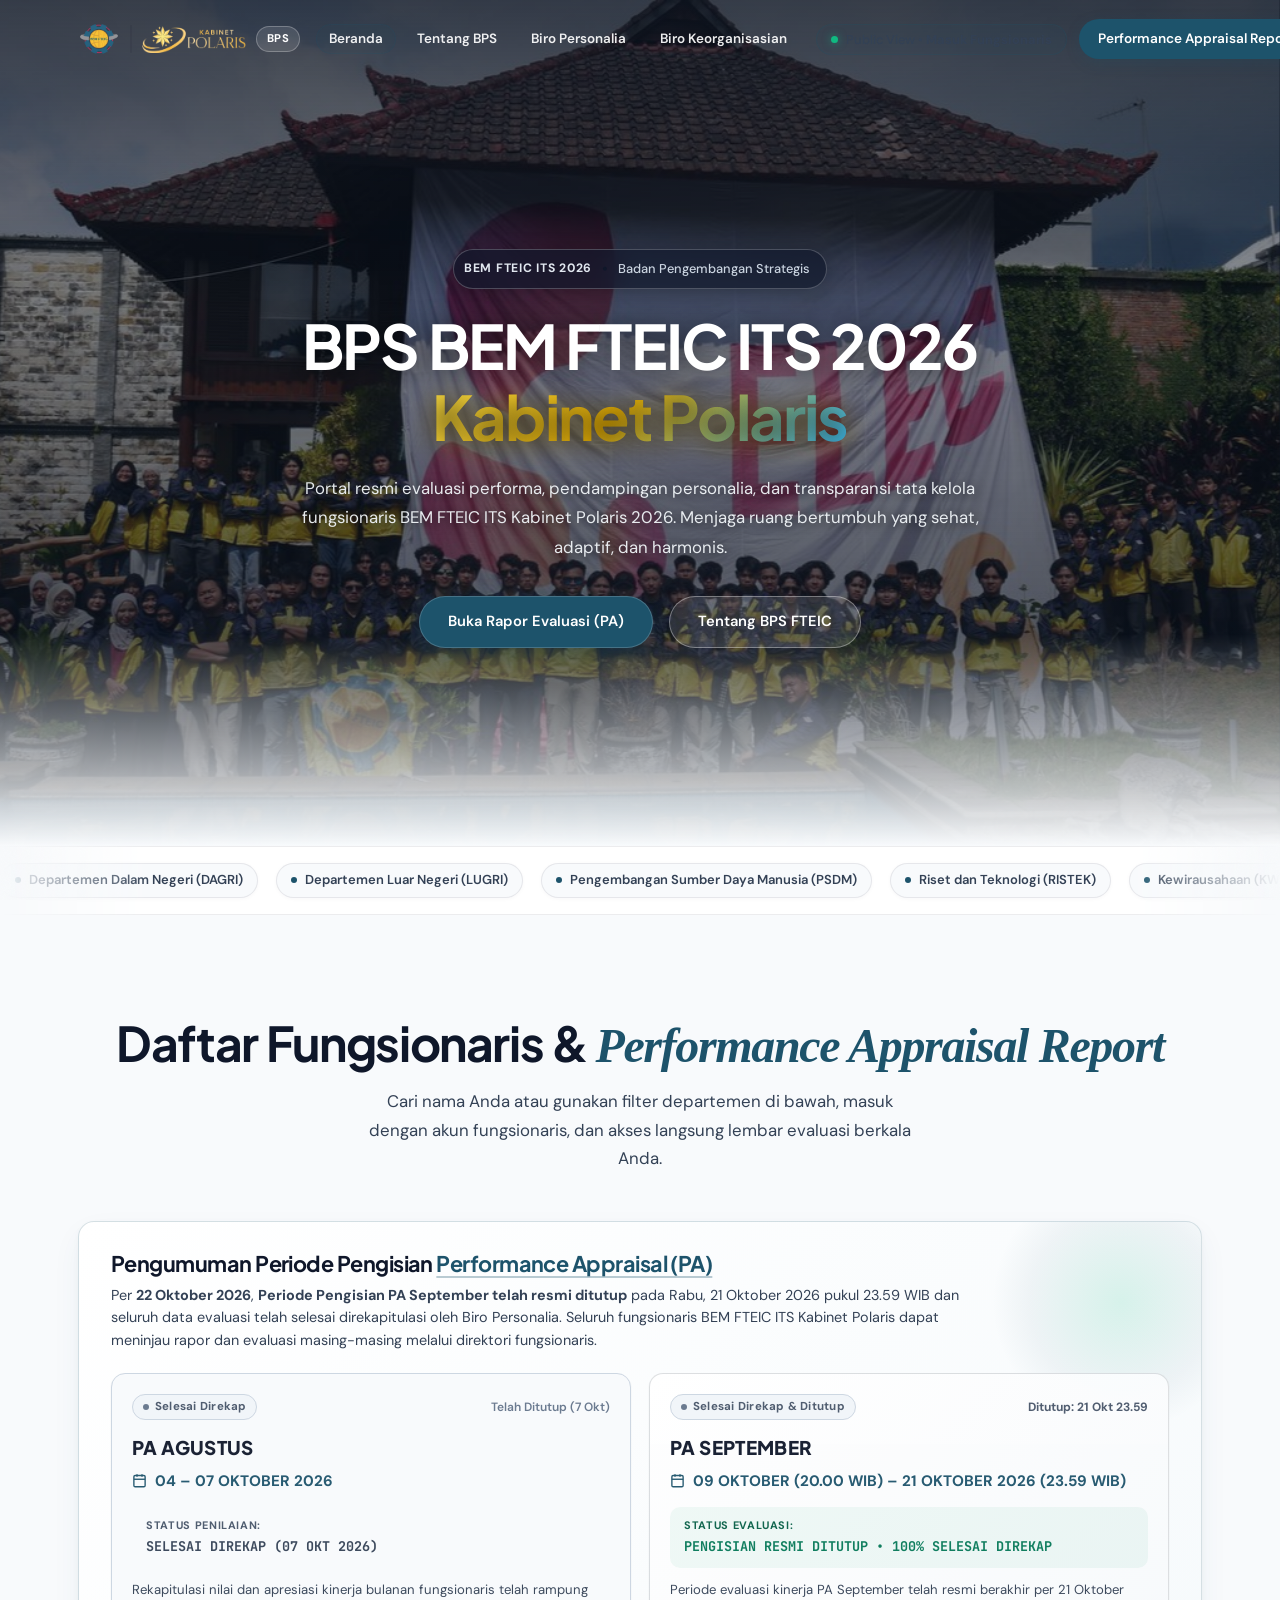
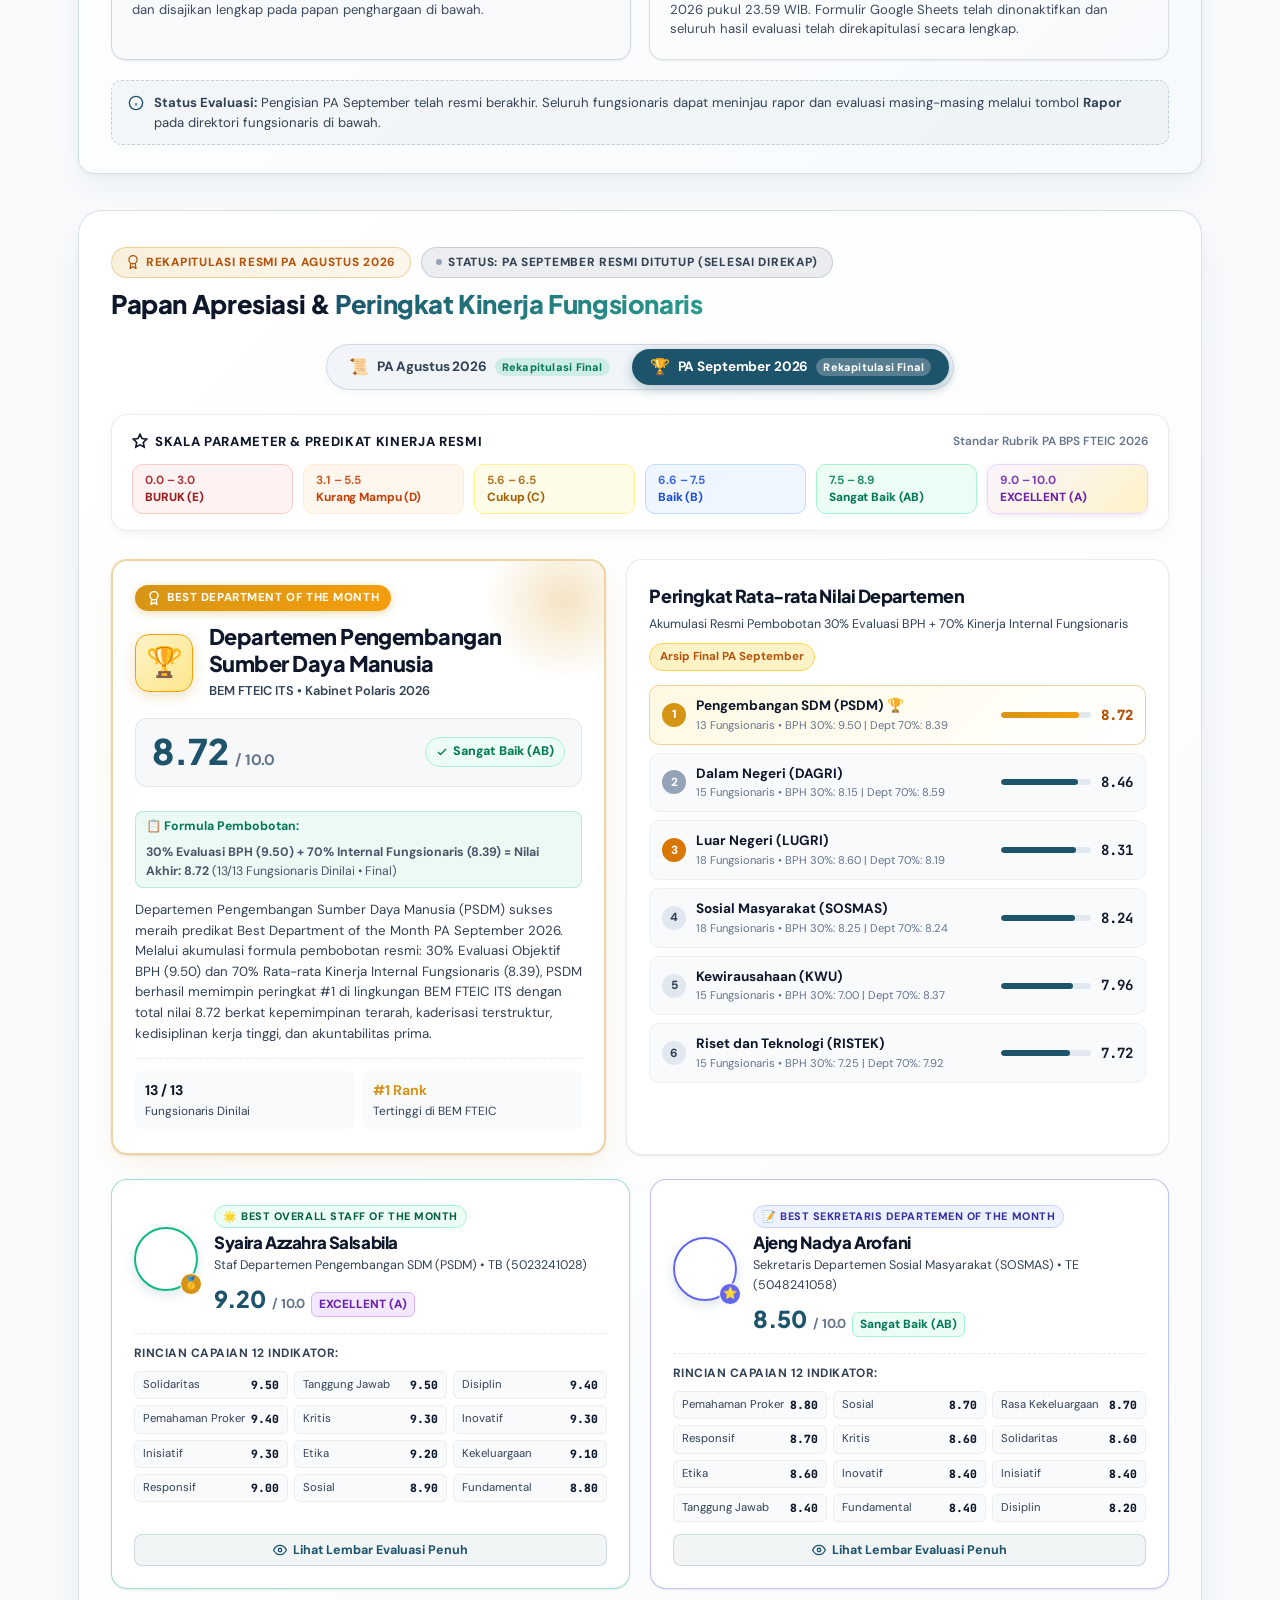
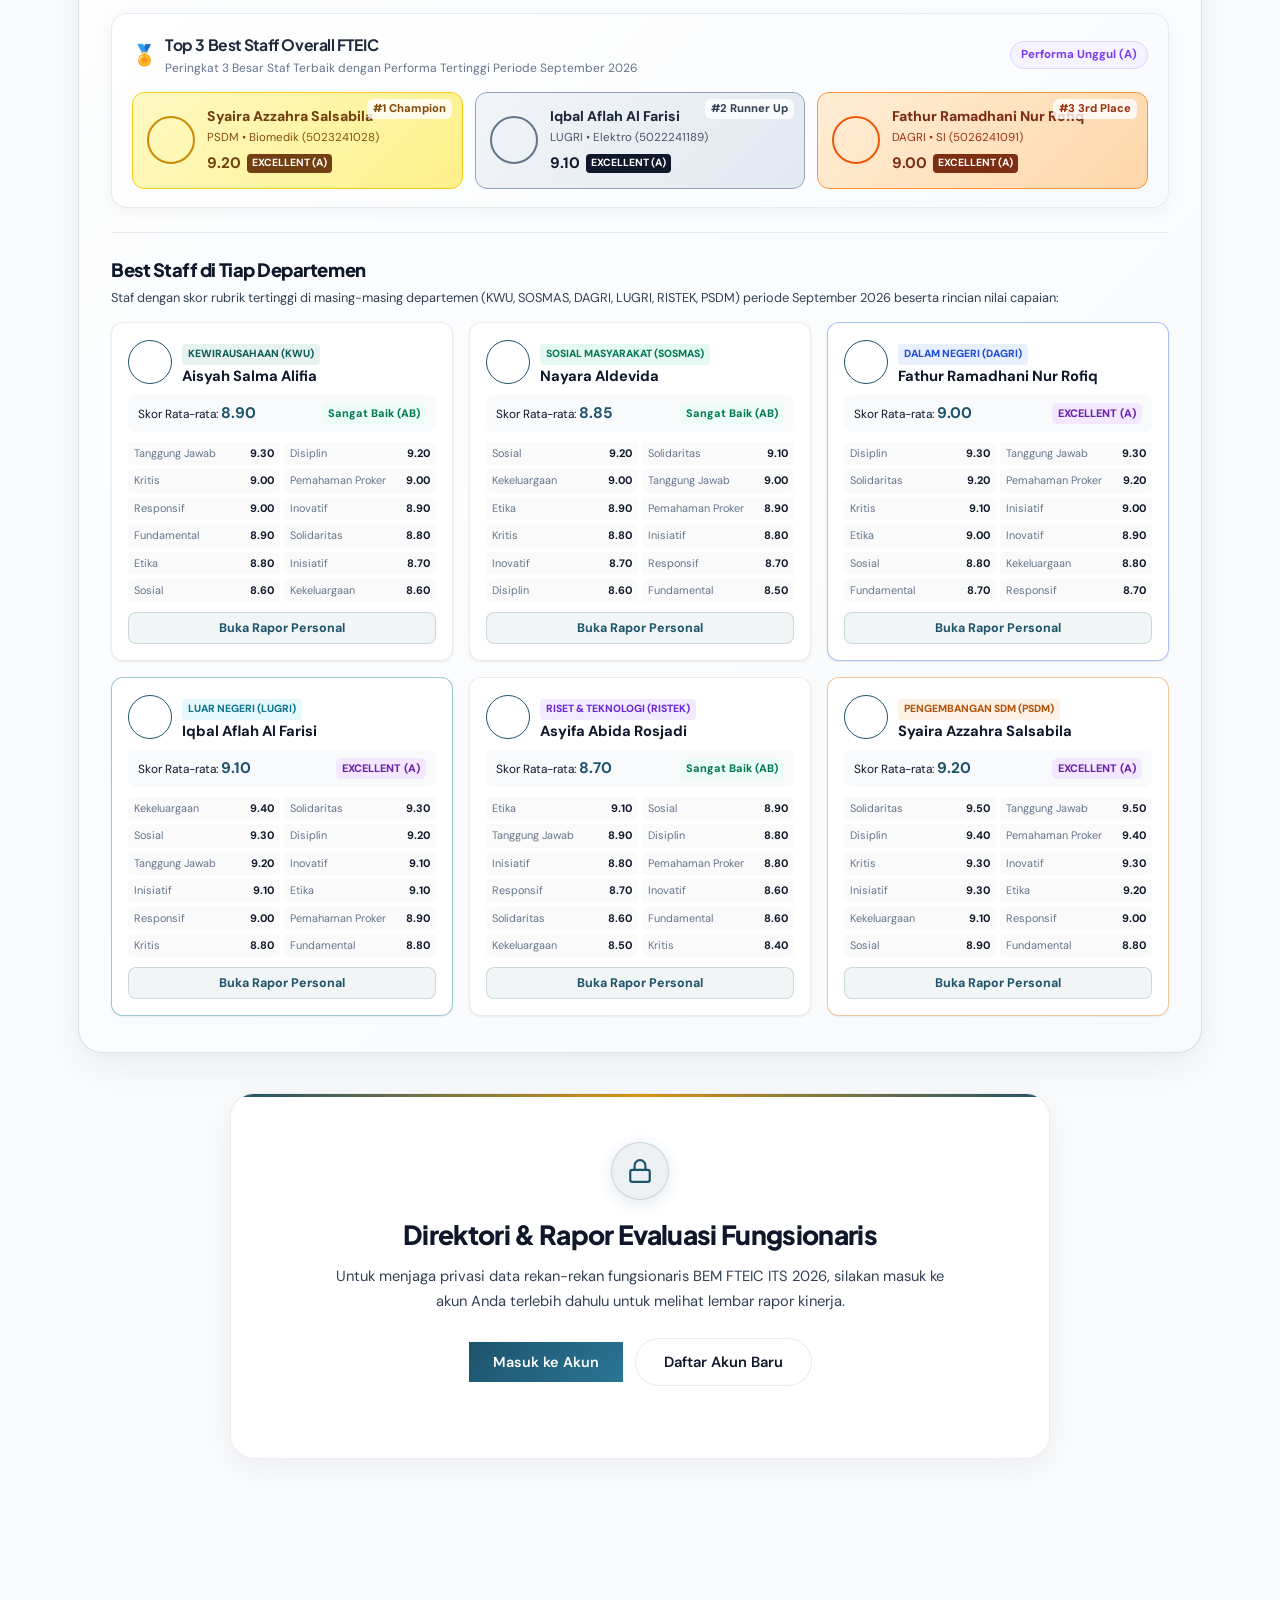
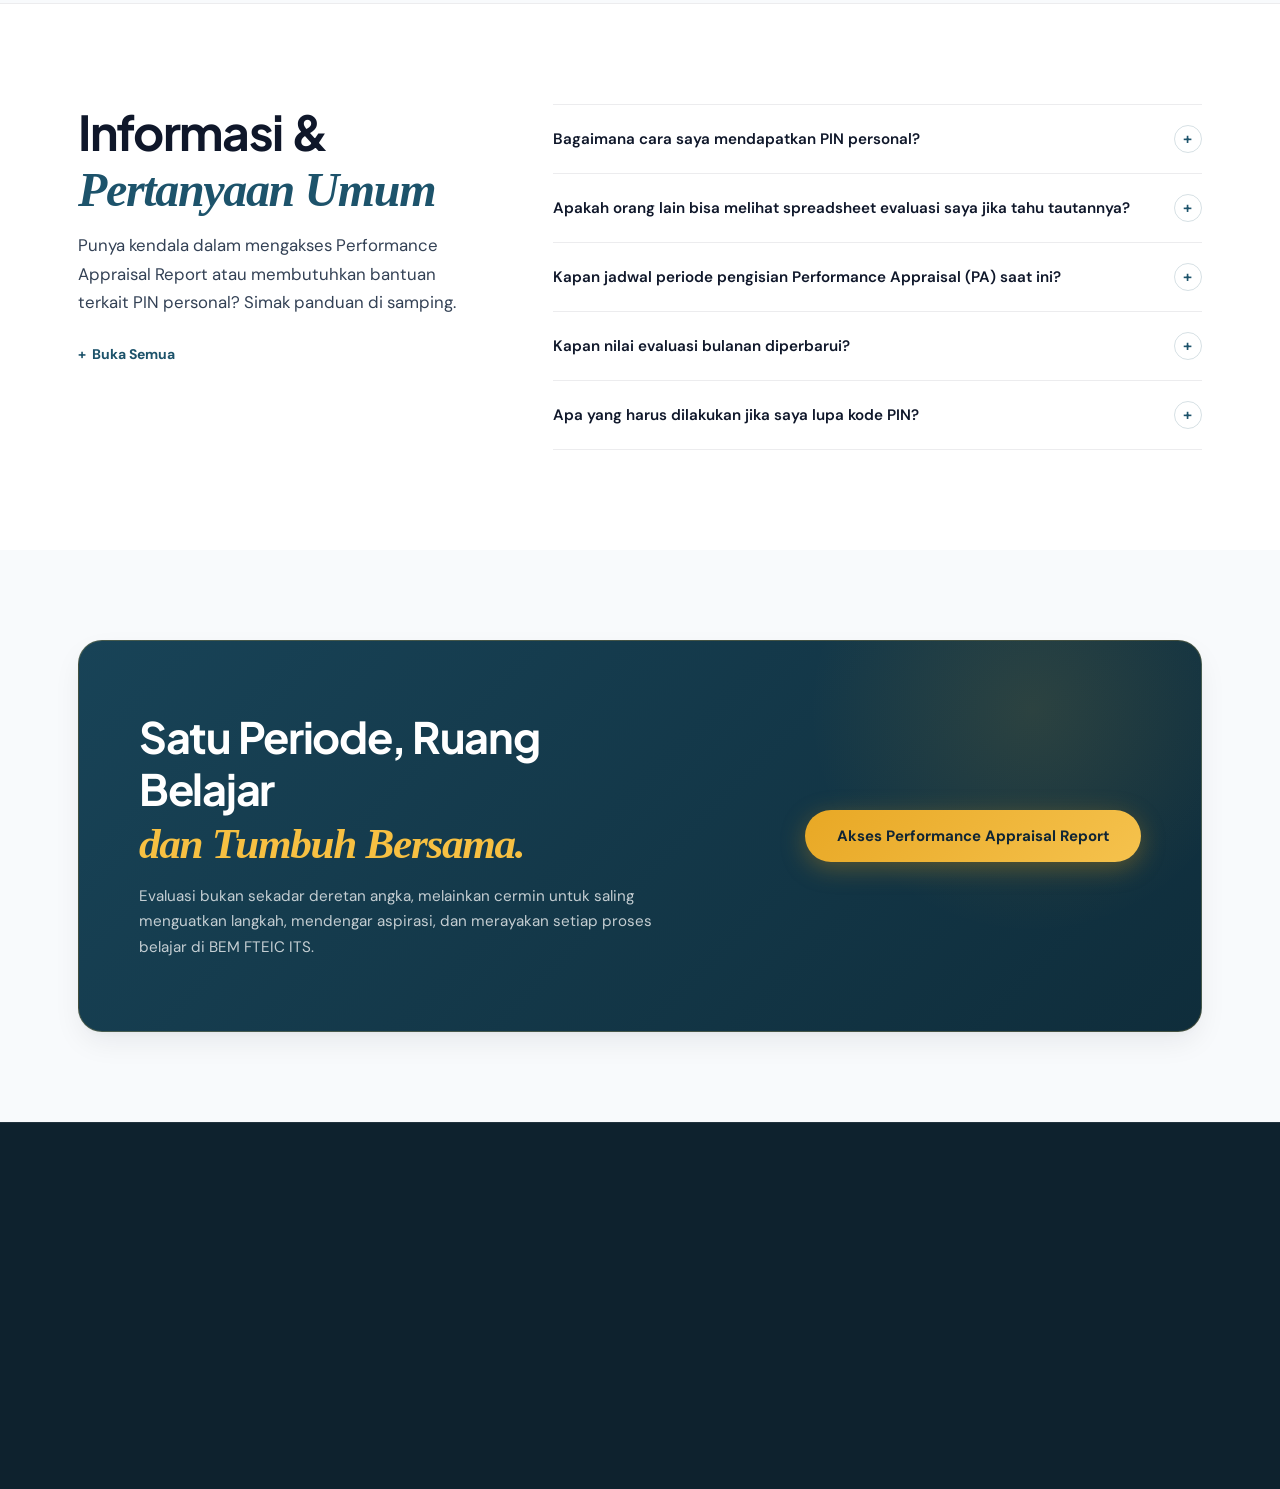
==== commit e4b88294: "feat(papan-apresiasi): rekayasa nilai PA September 2026 - Syaira best overall, Iqbal #2, Rama #3, be" ====
--- a/index.html
+++ b/index.html
@@ -884,14 +884,14 @@
                   🏆
                 </div>
                 <div>
-                  <h4 class="pa-best-dept-name" id="bestDeptNameSep">Departemen Dalam Negeri</h4>
+                  <h4 class="pa-best-dept-name" id="bestDeptNameSep">Departemen Pengembangan Sumber Daya Manusia</h4>
                   <div class="pa-best-dept-sub">BEM FTEIC ITS • Kabinet Polaris 2026</div>
                 </div>
               </div>
 
               <div class="pa-dept-score-box">
                 <div class="pa-dept-score-val-wrap">
-                  <span class="pa-dept-score-val" id="bestDeptScoreValSep">8.63</span>
+                  <span class="pa-dept-score-val" id="bestDeptScoreValSep">8.72</span>
                   <span class="pa-dept-score-max">/ 10.0</span>
                 </div>
                 <span class="pa-dept-predikat-pill">
@@ -904,18 +904,18 @@
 
               <!-- Rekapitulasi Resmi Nilai Department of the Month PA September -->
               <div class="pa-dept-weight-breakdown" id="bestDeptWeightBreakdownSep" style="margin: 10px 0 12px; font-size: 0.77rem; color: #475569; background: rgba(16, 185, 129, 0.08); border: 1px solid rgba(16, 185, 129, 0.25); padding: 5px 10px; border-radius: 8px; display: inline-flex; align-items: center; gap: 6px; flex-wrap: wrap;">
-                <span style="color: #047857; font-weight: 700;">📋 Rekapitulasi:</span>
-                <span><strong>Nilai Rata-rata Fungsionaris Departemen: 8.63</strong> (15/15 Fungsionaris Dinilai • Final)</span>
+                <span style="color: #047857; font-weight: 700;">📋 Formula Pembobotan:</span>
+                <span><strong>30% Evaluasi BPH (9.50) + 70% Internal Fungsionaris (8.39) = Nilai Akhir: 8.72</strong> (13/13 Fungsionaris Dinilai • Final)</span>
               </div>
 
               <p class="pa-best-dept-desc" id="bestDeptDescSep">
-                Departemen Dalam Negeri (DAGRI) kembali berhasil mempertahankan posisi puncak dengan nilai rata-rata fungsionaris 8.63 di lingkungan BEM FTEIC ITS. Dengan partisipasi 100% dari seluruh 15 anggota (Pimpinan, Kabiro, Sekdep, dan Staf), DAGRI konsisten menunjukkan performa kerja solid, komunikasi tanggap, akuntabilitas tinggi, serta kedisiplinan prima sepanjang periode evaluasi September 2026.
+                Departemen Pengembangan Sumber Daya Manusia (PSDM) sukses meraih predikat Best Department of the Month PA September 2026. Melalui akumulasi formula pembobotan resmi: 30% Evaluasi Objektif BPH (9.50) dan 70% Rata-rata Kinerja Internal Fungsionaris (8.39), PSDM berhasil memimpin peringkat #1 di lingkungan BEM FTEIC ITS dengan total nilai 8.72 berkat kepemimpinan terarah, kaderisasi terstruktur, kedisiplinan kerja tinggi, dan akuntabilitas prima sepanjang periode evaluasi September 2026.
               </p>
             </div>
 
             <div class="pa-dept-stats-row">
               <div class="pa-dept-stat-box" id="bestDeptStaffCountSep">
-                <strong>15 / 15</strong>
+                <strong>13 / 13</strong>
                 Fungsionaris Dinilai
               </div>
               <div class="pa-dept-stat-box">
@@ -932,7 +932,7 @@
                 <div>
                   <h4 class="pa-ranking-title">Peringkat Rata-rata Nilai Departemen</h4>
                   <p class="pa-ranking-sub">
-                    Rekapitulasi Resmi Rata-rata Kinerja Fungsionaris Periode PA September 2026
+                    Akumulasi Resmi Pembobotan 30% Evaluasi BPH + 70% Kinerja Internal Fungsionaris
                   </p>
                 </div>
                 <span style="font-size: 0.72rem; font-weight: 700; color: #B45309; background: #FEF3C7; border: 1px solid #FCD34D; padding: 4px 10px; border-radius: 999px;">
@@ -943,88 +943,88 @@
 
             <div class="pa-ranking-list" id="paDeptRankingListSep">
               
-              <!-- Rank 1: DAGRI -->
+              <!-- Rank 1: PSDM -->
               <div class="pa-ranking-item rank-1">
                 <div class="pa-rank-pos-wrap">
                   <span class="pa-rank-num">1</span>
                   <div class="pa-rank-dept-info">
-                    <span class="pa-rank-dept-name">Dalam Negeri (DAGRI) 🏆</span>
-                    <span class="pa-rank-dept-meta">15 Fungsionaris • Sangat Baik (AB)</span>
+                    <span class="pa-rank-dept-name">Pengembangan SDM (PSDM) 🏆</span>
+                    <span class="pa-rank-dept-meta">13 Fungsionaris • BPH 30%: 9.50 | Dept 70%: 8.39</span>
                   </div>
                 </div>
                 <div class="pa-rank-score-wrap">
-                  <div class="pa-rank-bar-bg">
-                    <div class="pa-rank-bar-fill" style="width: 86%;"></div>
+                  <div class="pa-rank-bar-bg" title="Nilai Akhir (30% BPH + 70% Internal)">
+                    <div class="pa-rank-bar-fill" style="width: 87%;"></div>
                   </div>
-                  <span class="pa-rank-score-text" style="color: #B45309;">8.63</span>
-                </div>
-              </div>
-
-              <!-- Rank 2: KWU -->
+                  <span class="pa-rank-score-text" style="color: #B45309;">8.72</span>
+                </div>
+              </div>
+
+              <!-- Rank 2: DAGRI -->
               <div class="pa-ranking-item rank-2">
                 <div class="pa-rank-pos-wrap">
                   <span class="pa-rank-num">2</span>
                   <div class="pa-rank-dept-info">
-                    <span class="pa-rank-dept-name">Kewirausahaan (KWU)</span>
-                    <span class="pa-rank-dept-meta">15 Fungsionaris • Sangat Baik (AB)</span>
+                    <span class="pa-rank-dept-name">Dalam Negeri (DAGRI)</span>
+                    <span class="pa-rank-dept-meta">15 Fungsionaris • BPH 30%: 8.15 | Dept 70%: 8.59</span>
                   </div>
                 </div>
                 <div class="pa-rank-score-wrap">
-                  <div class="pa-rank-bar-bg">
-                    <div class="pa-rank-bar-fill" style="width: 84%;"></div>
+                  <div class="pa-rank-bar-bg" title="Nilai Akhir (30% BPH + 70% Internal)">
+                    <div class="pa-rank-bar-fill" style="width: 85%;"></div>
                   </div>
-                  <span class="pa-rank-score-text">8.37</span>
-                </div>
-              </div>
-
-              <!-- Rank 3: SOSMAS -->
+                  <span class="pa-rank-score-text">8.46</span>
+                </div>
+              </div>
+
+              <!-- Rank 3: LUGRI -->
               <div class="pa-ranking-item rank-3">
                 <div class="pa-rank-pos-wrap">
                   <span class="pa-rank-num">3</span>
                   <div class="pa-rank-dept-info">
-                    <span class="pa-rank-dept-name">Sosial Masyarakat (SOSMAS)</span>
-                    <span class="pa-rank-dept-meta">18 Fungsionaris • Sangat Baik (AB)</span>
+                    <span class="pa-rank-dept-name">Luar Negeri (LUGRI)</span>
+                    <span class="pa-rank-dept-meta">18 Fungsionaris • BPH 30%: 8.60 | Dept 70%: 8.19</span>
                   </div>
                 </div>
                 <div class="pa-rank-score-wrap">
-                  <div class="pa-rank-bar-bg">
-                    <div class="pa-rank-bar-fill" style="width: 82%;"></div>
+                  <div class="pa-rank-bar-bg" title="Nilai Akhir (30% BPH + 70% Internal)">
+                    <div class="pa-rank-bar-fill" style="width: 83%;"></div>
                   </div>
-                  <span class="pa-rank-score-text">8.23</span>
-                </div>
-              </div>
-
-              <!-- Rank 4: LUGRI -->
+                  <span class="pa-rank-score-text">8.31</span>
+                </div>
+              </div>
+
+              <!-- Rank 4: SOSMAS -->
               <div class="pa-ranking-item">
                 <div class="pa-rank-pos-wrap">
                   <span class="pa-rank-num">4</span>
                   <div class="pa-rank-dept-info">
-                    <span class="pa-rank-dept-name">Luar Negeri (LUGRI)</span>
-                    <span class="pa-rank-dept-meta">18 Fungsionaris • Sangat Baik (AB)</span>
+                    <span class="pa-rank-dept-name">Sosial Masyarakat (SOSMAS)</span>
+                    <span class="pa-rank-dept-meta">18 Fungsionaris • BPH 30%: 8.25 | Dept 70%: 8.24</span>
                   </div>
                 </div>
                 <div class="pa-rank-score-wrap">
-                  <div class="pa-rank-bar-bg">
+                  <div class="pa-rank-bar-bg" title="Nilai Akhir (30% BPH + 70% Internal)">
                     <div class="pa-rank-bar-fill" style="width: 82%;"></div>
                   </div>
-                  <span class="pa-rank-score-text">8.17</span>
-                </div>
-              </div>
-
-              <!-- Rank 5: PSDM -->
+                  <span class="pa-rank-score-text">8.24</span>
+                </div>
+              </div>
+
+              <!-- Rank 5: KWU -->
               <div class="pa-ranking-item">
                 <div class="pa-rank-pos-wrap">
                   <span class="pa-rank-num">5</span>
                   <div class="pa-rank-dept-info">
-                    <span class="pa-rank-dept-name">Pengembangan SDM (PSDM)</span>
-                    <span class="pa-rank-dept-meta">13 Fungsionaris • Sangat Baik (AB)</span>
+                    <span class="pa-rank-dept-name">Kewirausahaan (KWU)</span>
+                    <span class="pa-rank-dept-meta">15 Fungsionaris • BPH 30%: 7.00 | Dept 70%: 8.37</span>
                   </div>
                 </div>
                 <div class="pa-rank-score-wrap">
-                  <div class="pa-rank-bar-bg">
-                    <div class="pa-rank-bar-fill" style="width: 82%;"></div>
+                  <div class="pa-rank-bar-bg" title="Nilai Akhir (30% BPH + 70% Internal)">
+                    <div class="pa-rank-bar-fill" style="width: 80%;"></div>
                   </div>
-                  <span class="pa-rank-score-text">8.16</span>
+                  <span class="pa-rank-score-text">7.96</span>
                 </div>
               </div>
 
@@ -1034,20 +1034,19 @@
                   <span class="pa-rank-num">6</span>
                   <div class="pa-rank-dept-info">
                     <span class="pa-rank-dept-name">Riset dan Teknologi (RISTEK)</span>
-                    <span class="pa-rank-dept-meta">15 Fungsionaris • Sangat Baik (AB)</span>
+                    <span class="pa-rank-dept-meta">15 Fungsionaris • BPH 30%: 7.25 | Dept 70%: 7.92</span>
                   </div>
                 </div>
                 <div class="pa-rank-score-wrap">
-                  <div class="pa-rank-bar-bg">
-                    <div class="pa-rank-bar-fill" style="width: 79%;"></div>
+                  <div class="pa-rank-bar-bg" title="Nilai Akhir (30% BPH + 70% Internal)">
+                    <div class="pa-rank-bar-fill" style="width: 77%;"></div>
                   </div>
-                  <span class="pa-rank-score-text">7.91</span>
-                </div>
-              </div>
-
-            </div>
-          </div>
-
+                  <span class="pa-rank-score-text">7.72</span>
+                </div>
+              </div>
+
+            </div>
+          </div>
         </div>
 
         <!-- Bento Row 2: Best Overall Staff & Best Sekdep of the Month -->
@@ -1057,15 +1056,15 @@
           <div class="pa-winner-card staff-champion">
             <div class="pa-winner-top">
               <div class="pa-winner-avatar-wrap">
-                <img src="assets/foto-staf/staf-006.jpg" alt="Muhammad Assaifunnadhif Alkhifdzi" class="pa-winner-avatar" onerror="this.src='https://ui-avatars.com/api/?name=Muhammad+Assaifunnadhif&background=10B981&color=fff&size=200&bold=true'" />
+                <img src="assets/foto-staf/staf-022.jpg" alt="Syaira Azzahra Salsabila" class="pa-winner-avatar" onerror="this.src='https://ui-avatars.com/api/?name=Syaira+Azzahra+Salsabila&background=10B981&color=fff&size=200&bold=true'" />
                 <span class="pa-winner-avatar-badge" title="Juara 1 Staf Se-FTEIC">🥇</span>
               </div>
               <div class="pa-winner-info">
                 <span class="pa-winner-badge-pill overall">🌟 Best Overall Staff of the Month</span>
-                <h4 class="pa-winner-name" title="Muhammad Assaifunnadhif Alkhifdzi">Muhammad Assaifunnadhif Alkhifdzi</h4>
-                <div class="pa-winner-role">Staf Departemen Dalam Negeri (DAGRI) • TB (5023241031)</div>
+                <h4 class="pa-winner-name" title="Syaira Azzahra Salsabila">Syaira Azzahra Salsabila</h4>
+                <div class="pa-winner-role">Staf Departemen Pengembangan SDM (PSDM) • TB (5023241028)</div>
                 <div class="pa-winner-score-row">
-                  <span class="pa-winner-score-num">9.00</span>
+                  <span class="pa-winner-score-num">9.20</span>
                   <span style="font-size: 0.82rem; color: var(--text-3); font-weight: 700;">/ 10.0</span>
                   <span class="pa-winner-predikat" style="background: #F3E8FF; color: #6B21A8; border: 1px solid #D8B4FE;">EXCELLENT (A)</span>
                 </div>
@@ -1074,21 +1073,21 @@
 
             <div class="pa-winner-indicators-title">Rincian Capaian 12 Indikator:</div>
             <div class="pa-winner-indicators-grid">
-              <div class="pa-ind-mini-pill"><span class="pa-ind-mini-name">Solidaritas</span><span class="pa-ind-mini-val">9.30</span></div>
-              <div class="pa-ind-mini-pill"><span class="pa-ind-mini-name">Pemahaman Proker</span><span class="pa-ind-mini-val">9.30</span></div>
-              <div class="pa-ind-mini-pill"><span class="pa-ind-mini-name">Kritis</span><span class="pa-ind-mini-val">9.10</span></div>
-              <div class="pa-ind-mini-pill"><span class="pa-ind-mini-name">Inovatif</span><span class="pa-ind-mini-val">9.10</span></div>
-              <div class="pa-ind-mini-pill"><span class="pa-ind-mini-name">Sosial</span><span class="pa-ind-mini-val">9.10</span></div>
-              <div class="pa-ind-mini-pill"><span class="pa-ind-mini-name">Rasa Kekeluargaan</span><span class="pa-ind-mini-val">9.10</span></div>
-              <div class="pa-ind-mini-pill"><span class="pa-ind-mini-name">Tanggung Jawab</span><span class="pa-ind-mini-val">9.10</span></div>
-              <div class="pa-ind-mini-pill"><span class="pa-ind-mini-name">Fundamental</span><span class="pa-ind-mini-val">9.10</span></div>
-              <div class="pa-ind-mini-pill"><span class="pa-ind-mini-name">Etika</span><span class="pa-ind-mini-val">9.00</span></div>
-              <div class="pa-ind-mini-pill"><span class="pa-ind-mini-name">Inisiatif</span><span class="pa-ind-mini-val">8.90</span></div>
-              <div class="pa-ind-mini-pill"><span class="pa-ind-mini-name">Responsif</span><span class="pa-ind-mini-val">8.90</span></div>
-              <div class="pa-ind-mini-pill"><span class="pa-ind-mini-name">Disiplin</span><span class="pa-ind-mini-val">8.50</span></div>
-            </div>
-
-            <button type="button" class="pa-winner-card-btn" onclick="requestPinAccess('staf-006', 'progress')">
+              <div class="pa-ind-mini-pill"><span class="pa-ind-mini-name">Solidaritas</span><span class="pa-ind-mini-val">9.50</span></div>
+              <div class="pa-ind-mini-pill"><span class="pa-ind-mini-name">Tanggung Jawab</span><span class="pa-ind-mini-val">9.50</span></div>
+              <div class="pa-ind-mini-pill"><span class="pa-ind-mini-name">Disiplin</span><span class="pa-ind-mini-val">9.40</span></div>
+              <div class="pa-ind-mini-pill"><span class="pa-ind-mini-name">Pemahaman Proker</span><span class="pa-ind-mini-val">9.40</span></div>
+              <div class="pa-ind-mini-pill"><span class="pa-ind-mini-name">Kritis</span><span class="pa-ind-mini-val">9.30</span></div>
+              <div class="pa-ind-mini-pill"><span class="pa-ind-mini-name">Inovatif</span><span class="pa-ind-mini-val">9.30</span></div>
+              <div class="pa-ind-mini-pill"><span class="pa-ind-mini-name">Inisiatif</span><span class="pa-ind-mini-val">9.30</span></div>
+              <div class="pa-ind-mini-pill"><span class="pa-ind-mini-name">Etika</span><span class="pa-ind-mini-val">9.20</span></div>
+              <div class="pa-ind-mini-pill"><span class="pa-ind-mini-name">Kekeluargaan</span><span class="pa-ind-mini-val">9.10</span></div>
+              <div class="pa-ind-mini-pill"><span class="pa-ind-mini-name">Responsif</span><span class="pa-ind-mini-val">9.00</span></div>
+              <div class="pa-ind-mini-pill"><span class="pa-ind-mini-name">Sosial</span><span class="pa-ind-mini-val">8.90</span></div>
+              <div class="pa-ind-mini-pill"><span class="pa-ind-mini-name">Fundamental</span><span class="pa-ind-mini-val">8.80</span></div>
+            </div>
+
+            <button type="button" class="pa-winner-card-btn" onclick="requestPinAccess('staf-022', 'progress')">
               <svg width="14" height="14" viewBox="0 0 24 24" fill="none" stroke="currentColor" stroke-width="2.2">
                 <path d="M1 12s4-8 11-8 11 8 11 8-4 8-11 8-11-8-11-8z"></path>
                 <circle cx="12" cy="12" r="3"></circle>
@@ -1143,6 +1142,66 @@
 
         </div>
 
+        <!-- Podium Top 3 Best Staff Overall (September 2026) -->
+        <div class="pa-top3-podium-card" style="margin-bottom: 24px; background: linear-gradient(135deg, rgba(255, 255, 255, 0.95), rgba(248, 250, 252, 0.95)); border: 1px solid rgba(226, 232, 240, 0.8); border-radius: 16px; padding: 18px 20px; box-shadow: 0 4px 16px rgba(0, 0, 0, 0.04);">
+          <div style="display: flex; align-items: center; justify-content: space-between; margin-bottom: 14px; flex-wrap: wrap; gap: 8px;">
+            <div style="display: flex; align-items: center; gap: 8px;">
+              <span style="font-size: 1.25rem;">🏅</span>
+              <div>
+                <h4 style="margin: 0; font-size: 0.98rem; font-weight: 700; color: #1E293B;">Top 3 Best Staff Overall FTEIC</h4>
+                <p style="margin: 2px 0 0; font-size: 0.75rem; color: #64748B;">Peringkat 3 Besar Staf Terbaik dengan Performa Tertinggi Periode September 2026</p>
+              </div>
+            </div>
+            <span style="font-size: 0.72rem; font-weight: 700; color: #7C3AED; background: #F5F3FF; border: 1px solid #DDD6FE; padding: 4px 10px; border-radius: 999px;">
+              Performa Unggul (A)
+            </span>
+          </div>
+
+          <div style="display: grid; grid-template-columns: repeat(auto-fit, minmax(240px, 1fr)); gap: 12px;">
+            <!-- Rank 1: Syaira -->
+            <div style="display: flex; align-items: center; gap: 12px; background: linear-gradient(135deg, #FEF9C3, #FEF08A); border: 1.5px solid #FACC15; border-radius: 12px; padding: 12px 14px; position: relative;">
+              <span style="position: absolute; top: 6px; right: 10px; font-size: 0.7rem; font-weight: 800; color: #854D0E; background: rgba(255, 255, 255, 0.8); padding: 1px 6px; border-radius: 6px;">#1 Champion</span>
+              <img src="assets/foto-staf/staf-022.jpg" alt="Syaira" style="width: 48px; height: 48px; border-radius: 50%; object-fit: cover; border: 2px solid #CA8A04;" onerror="this.src='https://ui-avatars.com/api/?name=Syaira+Azzahra&background=CA8A04&color=fff'" />
+              <div style="min-width: 0; flex: 1;">
+                <div style="font-weight: 800; font-size: 0.88rem; color: #713F12; white-space: nowrap; overflow: hidden; text-overflow: ellipsis;">Syaira Azzahra Salsabila</div>
+                <div style="font-size: 0.72rem; color: #854D0E; margin-top: 1px;">PSDM • Biomedik (5023241028)</div>
+                <div style="display: flex; align-items: center; gap: 6px; margin-top: 4px;">
+                  <strong style="font-size: 0.95rem; color: #713F12;">9.20</strong>
+                  <span style="font-size: 0.65rem; background: #713F12; color: #fff; padding: 1px 5px; border-radius: 4px; font-weight: 700;">EXCELLENT (A)</span>
+                </div>
+              </div>
+            </div>
+
+            <!-- Rank 2: Iqbal -->
+            <div style="display: flex; align-items: center; gap: 12px; background: linear-gradient(135deg, #F1F5F9, #E2E8F0); border: 1.5px solid #94A3B8; border-radius: 12px; padding: 12px 14px; position: relative;">
+              <span style="position: absolute; top: 6px; right: 10px; font-size: 0.7rem; font-weight: 800; color: #334155; background: rgba(255, 255, 255, 0.8); padding: 1px 6px; border-radius: 6px;">#2 Runner Up</span>
+              <img src="assets/foto-staf/staf-071.jpg" alt="Iqbal" style="width: 48px; height: 48px; border-radius: 50%; object-fit: cover; border: 2px solid #64748B;" onerror="this.src='https://ui-avatars.com/api/?name=Iqbal+Aflah&background=64748B&color=fff'" />
+              <div style="min-width: 0; flex: 1;">
+                <div style="font-weight: 800; font-size: 0.88rem; color: #1E293B; white-space: nowrap; overflow: hidden; text-overflow: ellipsis;">Iqbal Aflah Al Farisi</div>
+                <div style="font-size: 0.72rem; color: #475569; margin-top: 1px;">LUGRI • Elektro (5022241189)</div>
+                <div style="display: flex; align-items: center; gap: 6px; margin-top: 4px;">
+                  <strong style="font-size: 0.95rem; color: #0F172A;">9.10</strong>
+                  <span style="font-size: 0.65rem; background: #0F172A; color: #fff; padding: 1px 5px; border-radius: 4px; font-weight: 700;">EXCELLENT (A)</span>
+                </div>
+              </div>
+            </div>
+
+            <!-- Rank 3: Rama -->
+            <div style="display: flex; align-items: center; gap: 12px; background: linear-gradient(135deg, #FFEDD5, #FED7AA); border: 1.5px solid #FB923C; border-radius: 12px; padding: 12px 14px; position: relative;">
+              <span style="position: absolute; top: 6px; right: 10px; font-size: 0.7rem; font-weight: 800; color: #9A3412; background: rgba(255, 255, 255, 0.8); padding: 1px 6px; border-radius: 6px;">#3 3rd Place</span>
+              <img src="assets/foto-staf/staf-012.jpg" alt="Rama" style="width: 48px; height: 48px; border-radius: 50%; object-fit: cover; border: 2px solid #EA580C;" onerror="this.src='https://ui-avatars.com/api/?name=Fathur+Rama&background=EA580C&color=fff'" />
+              <div style="min-width: 0; flex: 1;">
+                <div style="font-weight: 800; font-size: 0.88rem; color: #7C2D12; white-space: nowrap; overflow: hidden; text-overflow: ellipsis;">Fathur Ramadhani Nur Rofiq</div>
+                <div style="font-size: 0.72rem; color: #9A3412; margin-top: 1px;">DAGRI • SI (5026241091)</div>
+                <div style="display: flex; align-items: center; gap: 6px; margin-top: 4px;">
+                  <strong style="font-size: 0.95rem; color: #7C2D12;">9.00</strong>
+                  <span style="font-size: 0.65rem; background: #7C2D12; color: #fff; padding: 1px 5px; border-radius: 4px; font-weight: 700;">EXCELLENT (A)</span>
+                </div>
+              </div>
+            </div>
+          </div>
+        </div>
+
         <!-- Bento Row 3: Best Staff di Setiap Departemen (6 Departemen) -->
         <div class="pa-dept-staff-section">
           <div class="pa-dept-staff-header">
@@ -1154,7 +1213,7 @@
 
           <div class="pa-dept-staff-grid">
             
-            <!-- 1. KWU -->
+            <!-- 1. KWU: Salma -->
             <div class="pa-dept-best-card">
               <div class="pa-dept-best-top">
                 <img src="assets/foto-staf/staf-088.jpg" alt="Aisyah Salma Alifia" class="pa-dept-best-avatar" onerror="this.src='https://ui-avatars.com/api/?name=Aisyah+Salma+Alifia&background=1A7A6E&color=fff&size=150&bold=true'" />
@@ -1164,67 +1223,67 @@
                 </div>
               </div>
               <div class="pa-dept-best-score-row">
-                <span>Skor Rata-rata: <strong>8.80</strong></span>
+                <span>Skor Rata-rata: <strong>8.90</strong></span>
                 <span class="pa-winner-predikat" style="background: #ECFDF5; color: #047857; font-size: 0.68rem; padding: 2px 6px;">Sangat Baik (AB)</span>
               </div>
               <div class="pa-dept-best-indicators">
-                <div class="pa-mini-ind-item"><span class="pa-mini-ind-name">Tanggung Jawab</span><span class="pa-mini-ind-val">9.20</span></div>
-                <div class="pa-mini-ind-item"><span class="pa-mini-ind-name">Disiplin</span><span class="pa-mini-ind-val">9.10</span></div>
-                <div class="pa-mini-ind-item"><span class="pa-mini-ind-name">Kritis</span><span class="pa-mini-ind-val">8.90</span></div>
-                <div class="pa-mini-ind-item"><span class="pa-mini-ind-name">Pemahaman Proker</span><span class="pa-mini-ind-val">8.90</span></div>
-                <div class="pa-mini-ind-item"><span class="pa-mini-ind-name">Responsif</span><span class="pa-mini-ind-val">8.90</span></div>
-                <div class="pa-mini-ind-item"><span class="pa-mini-ind-name">Inovatif</span><span class="pa-mini-ind-val">8.80</span></div>
-                <div class="pa-mini-ind-item"><span class="pa-mini-ind-name">Fundamental</span><span class="pa-mini-ind-val">8.80</span></div>
-                <div class="pa-mini-ind-item"><span class="pa-mini-ind-name">Solidaritas</span><span class="pa-mini-ind-val">8.70</span></div>
-                <div class="pa-mini-ind-item"><span class="pa-mini-ind-name">Etika</span><span class="pa-mini-ind-val">8.70</span></div>
-                <div class="pa-mini-ind-item"><span class="pa-mini-ind-name">Inisiatif</span><span class="pa-mini-ind-val">8.60</span></div>
-                <div class="pa-mini-ind-item"><span class="pa-mini-ind-name">Kekeluargaan</span><span class="pa-mini-ind-val">8.40</span></div>
-                <div class="pa-mini-ind-item"><span class="pa-mini-ind-name">Sosial</span><span class="pa-mini-ind-val">8.30</span></div>
+                <div class="pa-mini-ind-item"><span class="pa-mini-ind-name">Tanggung Jawab</span><span class="pa-mini-ind-val">9.30</span></div>
+                <div class="pa-mini-ind-item"><span class="pa-mini-ind-name">Disiplin</span><span class="pa-mini-ind-val">9.20</span></div>
+                <div class="pa-mini-ind-item"><span class="pa-mini-ind-name">Kritis</span><span class="pa-mini-ind-val">9.00</span></div>
+                <div class="pa-mini-ind-item"><span class="pa-mini-ind-name">Pemahaman Proker</span><span class="pa-mini-ind-val">9.00</span></div>
+                <div class="pa-mini-ind-item"><span class="pa-mini-ind-name">Responsif</span><span class="pa-mini-ind-val">9.00</span></div>
+                <div class="pa-mini-ind-item"><span class="pa-mini-ind-name">Inovatif</span><span class="pa-mini-ind-val">8.90</span></div>
+                <div class="pa-mini-ind-item"><span class="pa-mini-ind-name">Fundamental</span><span class="pa-mini-ind-val">8.90</span></div>
+                <div class="pa-mini-ind-item"><span class="pa-mini-ind-name">Solidaritas</span><span class="pa-mini-ind-val">8.80</span></div>
+                <div class="pa-mini-ind-item"><span class="pa-mini-ind-name">Etika</span><span class="pa-mini-ind-val">8.80</span></div>
+                <div class="pa-mini-ind-item"><span class="pa-mini-ind-name">Inisiatif</span><span class="pa-mini-ind-val">8.70</span></div>
+                <div class="pa-mini-ind-item"><span class="pa-mini-ind-name">Sosial</span><span class="pa-mini-ind-val">8.60</span></div>
+                <div class="pa-mini-ind-item"><span class="pa-mini-ind-name">Kekeluargaan</span><span class="pa-mini-ind-val">8.60</span></div>
               </div>
               <button type="button" class="pa-winner-card-btn" onclick="requestPinAccess('staf-088', 'progress')">
                 Buka Rapor Personal
               </button>
             </div>
 
-            <!-- 2. SOSMAS -->
+            <!-- 2. SOSMAS: Nayara -->
             <div class="pa-dept-best-card">
               <div class="pa-dept-best-top">
-                <img src="assets/foto-staf/staf-055.jpg" alt="Sylvina Syah Fitri" class="pa-dept-best-avatar" onerror="this.src='https://ui-avatars.com/api/?name=Sylvina+Syah+Fitri&background=10B981&color=fff&size=150&bold=true'" />
+                <img src="assets/foto-staf/staf-052.jpg" alt="Nayara Aldevida" class="pa-dept-best-avatar" onerror="this.src='https://ui-avatars.com/api/?name=Nayara+Aldevida&background=10B981&color=fff&size=150&bold=true'" />
                 <div class="pa-dept-best-meta">
                   <span class="pa-dept-tag-pill" style="color: #047857; background: rgba(16, 185, 129, 0.1);">Sosial Masyarakat (SOSMAS)</span>
-                  <div class="pa-dept-best-name" title="Sylvina Syah Fitri">Sylvina Syah Fitri</div>
+                  <div class="pa-dept-best-name" title="Nayara Aldevida">Nayara Aldevida</div>
                 </div>
               </div>
               <div class="pa-dept-best-score-row">
-                <span>Skor Rata-rata: <strong>8.80</strong></span>
+                <span>Skor Rata-rata: <strong>8.85</strong></span>
                 <span class="pa-winner-predikat" style="background: #ECFDF5; color: #047857; font-size: 0.68rem; padding: 2px 6px;">Sangat Baik (AB)</span>
               </div>
               <div class="pa-dept-best-indicators">
-                <div class="pa-mini-ind-item"><span class="pa-mini-ind-name">Kritis</span><span class="pa-mini-ind-val">9.00</span></div>
-                <div class="pa-mini-ind-item"><span class="pa-mini-ind-name">Inovatif</span><span class="pa-mini-ind-val">8.90</span></div>
-                <div class="pa-mini-ind-item"><span class="pa-mini-ind-name">Tanggung Jawab</span><span class="pa-mini-ind-val">8.90</span></div>
+                <div class="pa-mini-ind-item"><span class="pa-mini-ind-name">Sosial</span><span class="pa-mini-ind-val">9.20</span></div>
+                <div class="pa-mini-ind-item"><span class="pa-mini-ind-name">Solidaritas</span><span class="pa-mini-ind-val">9.10</span></div>
+                <div class="pa-mini-ind-item"><span class="pa-mini-ind-name">Kekeluargaan</span><span class="pa-mini-ind-val">9.00</span></div>
+                <div class="pa-mini-ind-item"><span class="pa-mini-ind-name">Tanggung Jawab</span><span class="pa-mini-ind-val">9.00</span></div>
                 <div class="pa-mini-ind-item"><span class="pa-mini-ind-name">Etika</span><span class="pa-mini-ind-val">8.90</span></div>
                 <div class="pa-mini-ind-item"><span class="pa-mini-ind-name">Pemahaman Proker</span><span class="pa-mini-ind-val">8.90</span></div>
-                <div class="pa-mini-ind-item"><span class="pa-mini-ind-name">Solidaritas</span><span class="pa-mini-ind-val">8.80</span></div>
-                <div class="pa-mini-ind-item"><span class="pa-mini-ind-name">Sosial</span><span class="pa-mini-ind-val">8.80</span></div>
+                <div class="pa-mini-ind-item"><span class="pa-mini-ind-name">Kritis</span><span class="pa-mini-ind-val">8.80</span></div>
                 <div class="pa-mini-ind-item"><span class="pa-mini-ind-name">Inisiatif</span><span class="pa-mini-ind-val">8.80</span></div>
-                <div class="pa-mini-ind-item"><span class="pa-mini-ind-name">Kekeluargaan</span><span class="pa-mini-ind-val">8.60</span></div>
-                <div class="pa-mini-ind-item"><span class="pa-mini-ind-name">Disiplin</span><span class="pa-mini-ind-val">8.50</span></div>
-                <div class="pa-mini-ind-item"><span class="pa-mini-ind-name">Responsif</span><span class="pa-mini-ind-val">8.50</span></div>
-                <div class="pa-mini-ind-item"><span class="pa-mini-ind-name">Fundamental</span><span class="pa-mini-ind-val">8.40</span></div>
-              </div>
-              <button type="button" class="pa-winner-card-btn" onclick="requestPinAccess('staf-055', 'progress')">
+                <div class="pa-mini-ind-item"><span class="pa-mini-ind-name">Inovatif</span><span class="pa-mini-ind-val">8.70</span></div>
+                <div class="pa-mini-ind-item"><span class="pa-mini-ind-name">Responsif</span><span class="pa-mini-ind-val">8.70</span></div>
+                <div class="pa-mini-ind-item"><span class="pa-mini-ind-name">Disiplin</span><span class="pa-mini-ind-val">8.60</span></div>
+                <div class="pa-mini-ind-item"><span class="pa-mini-ind-name">Fundamental</span><span class="pa-mini-ind-val">8.50</span></div>
+              </div>
+              <button type="button" class="pa-winner-card-btn" onclick="requestPinAccess('staf-052', 'progress')">
                 Buka Rapor Personal
               </button>
             </div>
 
-            <!-- 3. DAGRI -->
+            <!-- 3. DAGRI: Rama -->
             <div class="pa-dept-best-card" style="border-color: rgba(37, 99, 235, 0.4);">
               <div class="pa-dept-best-top">
-                <img src="assets/foto-staf/staf-006.jpg" alt="Muhammad Assaifunnadhif Alkhifdzi" class="pa-dept-best-avatar" onerror="this.src='https://ui-avatars.com/api/?name=Muhammad+Assaifunnadhif&background=1D4ED8&color=fff&size=150&bold=true'" />
+                <img src="assets/foto-staf/staf-012.jpg" alt="Fathur Ramadhani Nur Rofiq" class="pa-dept-best-avatar" onerror="this.src='https://ui-avatars.com/api/?name=Fathur+Ramadhani+Nur+Rofiq&background=1D4ED8&color=fff&size=150&bold=true'" />
                 <div class="pa-dept-best-meta">
                   <span class="pa-dept-tag-pill" style="color: #1D4ED8; background: rgba(37, 99, 235, 0.1);">Dalam Negeri (DAGRI)</span>
-                  <div class="pa-dept-best-name" title="Muhammad Assaifunnadhif Alkhifdzi">Muhammad Assaifunnadhif</div>
+                  <div class="pa-dept-best-name" title="Fathur Ramadhani Nur Rofiq">Fathur Ramadhani Nur Rofiq</div>
                 </div>
               </div>
               <div class="pa-dept-best-score-row">
@@ -1232,26 +1291,26 @@
                 <span class="pa-winner-predikat" style="background: #F3E8FF; color: #6B21A8; font-size: 0.68rem; padding: 2px 6px;">EXCELLENT (A)</span>
               </div>
               <div class="pa-dept-best-indicators">
-                <div class="pa-mini-ind-item"><span class="pa-mini-ind-name">Solidaritas</span><span class="pa-mini-ind-val">9.30</span></div>
-                <div class="pa-mini-ind-item"><span class="pa-mini-ind-name">Pemahaman Proker</span><span class="pa-mini-ind-val">9.30</span></div>
+                <div class="pa-mini-ind-item"><span class="pa-mini-ind-name">Disiplin</span><span class="pa-mini-ind-val">9.30</span></div>
+                <div class="pa-mini-ind-item"><span class="pa-mini-ind-name">Tanggung Jawab</span><span class="pa-mini-ind-val">9.30</span></div>
+                <div class="pa-mini-ind-item"><span class="pa-mini-ind-name">Solidaritas</span><span class="pa-mini-ind-val">9.20</span></div>
+                <div class="pa-mini-ind-item"><span class="pa-mini-ind-name">Pemahaman Proker</span><span class="pa-mini-ind-val">9.20</span></div>
                 <div class="pa-mini-ind-item"><span class="pa-mini-ind-name">Kritis</span><span class="pa-mini-ind-val">9.10</span></div>
-                <div class="pa-mini-ind-item"><span class="pa-mini-ind-name">Inovatif</span><span class="pa-mini-ind-val">9.10</span></div>
-                <div class="pa-mini-ind-item"><span class="pa-mini-ind-name">Sosial</span><span class="pa-mini-ind-val">9.10</span></div>
-                <div class="pa-mini-ind-item"><span class="pa-mini-ind-name">Kekeluargaan</span><span class="pa-mini-ind-val">9.10</span></div>
-                <div class="pa-mini-ind-item"><span class="pa-mini-ind-name">Tanggung Jawab</span><span class="pa-mini-ind-val">9.10</span></div>
-                <div class="pa-mini-ind-item"><span class="pa-mini-ind-name">Fundamental</span><span class="pa-mini-ind-val">9.10</span></div>
+                <div class="pa-mini-ind-item"><span class="pa-mini-ind-name">Inisiatif</span><span class="pa-mini-ind-val">9.00</span></div>
                 <div class="pa-mini-ind-item"><span class="pa-mini-ind-name">Etika</span><span class="pa-mini-ind-val">9.00</span></div>
-                <div class="pa-mini-ind-item"><span class="pa-mini-ind-name">Inisiatif</span><span class="pa-mini-ind-val">8.90</span></div>
-                <div class="pa-mini-ind-item"><span class="pa-mini-ind-name">Responsif</span><span class="pa-mini-ind-val">8.90</span></div>
-                <div class="pa-mini-ind-item"><span class="pa-mini-ind-name">Disiplin</span><span class="pa-mini-ind-val">8.50</span></div>
-              </div>
-              <button type="button" class="pa-winner-card-btn" onclick="requestPinAccess('staf-006', 'progress')">
+                <div class="pa-mini-ind-item"><span class="pa-mini-ind-name">Inovatif</span><span class="pa-mini-ind-val">8.90</span></div>
+                <div class="pa-mini-ind-item"><span class="pa-mini-ind-name">Sosial</span><span class="pa-mini-ind-val">8.80</span></div>
+                <div class="pa-mini-ind-item"><span class="pa-mini-ind-name">Kekeluargaan</span><span class="pa-mini-ind-val">8.80</span></div>
+                <div class="pa-mini-ind-item"><span class="pa-mini-ind-name">Fundamental</span><span class="pa-mini-ind-val">8.70</span></div>
+                <div class="pa-mini-ind-item"><span class="pa-mini-ind-name">Responsif</span><span class="pa-mini-ind-val">8.70</span></div>
+              </div>
+              <button type="button" class="pa-winner-card-btn" onclick="requestPinAccess('staf-012', 'progress')">
                 Buka Rapor Personal
               </button>
             </div>
 
-            <!-- 4. LUGRI -->
-            <div class="pa-dept-best-card">
+            <!-- 4. LUGRI: Iqbal -->
+            <div class="pa-dept-best-card" style="border-color: rgba(14, 116, 144, 0.4);">
               <div class="pa-dept-best-top">
                 <img src="assets/foto-staf/staf-071.jpg" alt="Iqbal Aflah Al Farisi" class="pa-dept-best-avatar" onerror="this.src='https://ui-avatars.com/api/?name=Iqbal+Aflah+Al+Farisi&background=0E7490&color=fff&size=150&bold=true'" />
                 <div class="pa-dept-best-meta">
@@ -1260,29 +1319,29 @@
                 </div>
               </div>
               <div class="pa-dept-best-score-row">
-                <span>Skor Rata-rata: <strong>8.70</strong></span>
-                <span class="pa-winner-predikat" style="background: #ECFDF5; color: #047857; font-size: 0.68rem; padding: 2px 6px;">Sangat Baik (AB)</span>
+                <span>Skor Rata-rata: <strong>9.10</strong></span>
+                <span class="pa-winner-predikat" style="background: #F3E8FF; color: #6B21A8; font-size: 0.68rem; padding: 2px 6px;">EXCELLENT (A)</span>
               </div>
               <div class="pa-dept-best-indicators">
-                <div class="pa-mini-ind-item"><span class="pa-mini-ind-name">Kekeluargaan</span><span class="pa-mini-ind-val">9.00</span></div>
-                <div class="pa-mini-ind-item"><span class="pa-mini-ind-name">Solidaritas</span><span class="pa-mini-ind-val">8.90</span></div>
-                <div class="pa-mini-ind-item"><span class="pa-mini-ind-name">Sosial</span><span class="pa-mini-ind-val">8.90</span></div>
-                <div class="pa-mini-ind-item"><span class="pa-mini-ind-name">Disiplin</span><span class="pa-mini-ind-val">8.80</span></div>
-                <div class="pa-mini-ind-item"><span class="pa-mini-ind-name">Tanggung Jawab</span><span class="pa-mini-ind-val">8.80</span></div>
-                <div class="pa-mini-ind-item"><span class="pa-mini-ind-name">Inovatif</span><span class="pa-mini-ind-val">8.70</span></div>
-                <div class="pa-mini-ind-item"><span class="pa-mini-ind-name">Inisiatif</span><span class="pa-mini-ind-val">8.70</span></div>
-                <div class="pa-mini-ind-item"><span class="pa-mini-ind-name">Etika</span><span class="pa-mini-ind-val">8.70</span></div>
-                <div class="pa-mini-ind-item"><span class="pa-mini-ind-name">Responsif</span><span class="pa-mini-ind-val">8.70</span></div>
-                <div class="pa-mini-ind-item"><span class="pa-mini-ind-name">Pemahaman Proker</span><span class="pa-mini-ind-val">8.60</span></div>
-                <div class="pa-mini-ind-item"><span class="pa-mini-ind-name">Kritis</span><span class="pa-mini-ind-val">8.50</span></div>
-                <div class="pa-mini-ind-item"><span class="pa-mini-ind-name">Fundamental</span><span class="pa-mini-ind-val">8.30</span></div>
+                <div class="pa-mini-ind-item"><span class="pa-mini-ind-name">Kekeluargaan</span><span class="pa-mini-ind-val">9.40</span></div>
+                <div class="pa-mini-ind-item"><span class="pa-mini-ind-name">Solidaritas</span><span class="pa-mini-ind-val">9.30</span></div>
+                <div class="pa-mini-ind-item"><span class="pa-mini-ind-name">Sosial</span><span class="pa-mini-ind-val">9.30</span></div>
+                <div class="pa-mini-ind-item"><span class="pa-mini-ind-name">Disiplin</span><span class="pa-mini-ind-val">9.20</span></div>
+                <div class="pa-mini-ind-item"><span class="pa-mini-ind-name">Tanggung Jawab</span><span class="pa-mini-ind-val">9.20</span></div>
+                <div class="pa-mini-ind-item"><span class="pa-mini-ind-name">Inovatif</span><span class="pa-mini-ind-val">9.10</span></div>
+                <div class="pa-mini-ind-item"><span class="pa-mini-ind-name">Inisiatif</span><span class="pa-mini-ind-val">9.10</span></div>
+                <div class="pa-mini-ind-item"><span class="pa-mini-ind-name">Etika</span><span class="pa-mini-ind-val">9.10</span></div>
+                <div class="pa-mini-ind-item"><span class="pa-mini-ind-name">Responsif</span><span class="pa-mini-ind-val">9.00</span></div>
+                <div class="pa-mini-ind-item"><span class="pa-mini-ind-name">Pemahaman Proker</span><span class="pa-mini-ind-val">8.90</span></div>
+                <div class="pa-mini-ind-item"><span class="pa-mini-ind-name">Kritis</span><span class="pa-mini-ind-val">8.80</span></div>
+                <div class="pa-mini-ind-item"><span class="pa-mini-ind-name">Fundamental</span><span class="pa-mini-ind-val">8.80</span></div>
               </div>
               <button type="button" class="pa-winner-card-btn" onclick="requestPinAccess('staf-071', 'progress')">
                 Buka Rapor Personal
               </button>
             </div>
 
-            <!-- 5. RISTEK -->
+            <!-- 5. RISTEK: Assyifa -->
             <div class="pa-dept-best-card">
               <div class="pa-dept-best-top">
                 <img src="assets/foto-staf/staf-039.jpg" alt="Asyifa Abida Rosjadi" class="pa-dept-best-avatar" onerror="this.src='https://ui-avatars.com/api/?name=Asyifa+Abida+Rosjadi&background=6D28D9&color=fff&size=150&bold=true'" />
@@ -1292,56 +1351,56 @@
                 </div>
               </div>
               <div class="pa-dept-best-score-row">
-                <span>Skor Rata-rata: <strong>8.60</strong></span>
+                <span>Skor Rata-rata: <strong>8.70</strong></span>
                 <span class="pa-winner-predikat" style="background: #ECFDF5; color: #047857; font-size: 0.68rem; padding: 2px 6px;">Sangat Baik (AB)</span>
               </div>
               <div class="pa-dept-best-indicators">
-                <div class="pa-mini-ind-item"><span class="pa-mini-ind-name">Etika</span><span class="pa-mini-ind-val">9.00</span></div>
-                <div class="pa-mini-ind-item"><span class="pa-mini-ind-name">Sosial</span><span class="pa-mini-ind-val">8.80</span></div>
-                <div class="pa-mini-ind-item"><span class="pa-mini-ind-name">Tanggung Jawab</span><span class="pa-mini-ind-val">8.80</span></div>
-                <div class="pa-mini-ind-item"><span class="pa-mini-ind-name">Disiplin</span><span class="pa-mini-ind-val">8.70</span></div>
-                <div class="pa-mini-ind-item"><span class="pa-mini-ind-name">Inisiatif</span><span class="pa-mini-ind-val">8.70</span></div>
-                <div class="pa-mini-ind-item"><span class="pa-mini-ind-name">Pemahaman Proker</span><span class="pa-mini-ind-val">8.70</span></div>
-                <div class="pa-mini-ind-item"><span class="pa-mini-ind-name">Responsif</span><span class="pa-mini-ind-val">8.60</span></div>
-                <div class="pa-mini-ind-item"><span class="pa-mini-ind-name">Inovatif</span><span class="pa-mini-ind-val">8.50</span></div>
-                <div class="pa-mini-ind-item"><span class="pa-mini-ind-name">Solidaritas</span><span class="pa-mini-ind-val">8.50</span></div>
-                <div class="pa-mini-ind-item"><span class="pa-mini-ind-name">Fundamental</span><span class="pa-mini-ind-val">8.50</span></div>
-                <div class="pa-mini-ind-item"><span class="pa-mini-ind-name">Kekeluargaan</span><span class="pa-mini-ind-val">8.40</span></div>
-                <div class="pa-mini-ind-item"><span class="pa-mini-ind-name">Kritis</span><span class="pa-mini-ind-val">8.20</span></div>
+                <div class="pa-mini-ind-item"><span class="pa-mini-ind-name">Etika</span><span class="pa-mini-ind-val">9.10</span></div>
+                <div class="pa-mini-ind-item"><span class="pa-mini-ind-name">Sosial</span><span class="pa-mini-ind-val">8.90</span></div>
+                <div class="pa-mini-ind-item"><span class="pa-mini-ind-name">Tanggung Jawab</span><span class="pa-mini-ind-val">8.90</span></div>
+                <div class="pa-mini-ind-item"><span class="pa-mini-ind-name">Disiplin</span><span class="pa-mini-ind-val">8.80</span></div>
+                <div class="pa-mini-ind-item"><span class="pa-mini-ind-name">Inisiatif</span><span class="pa-mini-ind-val">8.80</span></div>
+                <div class="pa-mini-ind-item"><span class="pa-mini-ind-name">Pemahaman Proker</span><span class="pa-mini-ind-val">8.80</span></div>
+                <div class="pa-mini-ind-item"><span class="pa-mini-ind-name">Responsif</span><span class="pa-mini-ind-val">8.70</span></div>
+                <div class="pa-mini-ind-item"><span class="pa-mini-ind-name">Inovatif</span><span class="pa-mini-ind-val">8.60</span></div>
+                <div class="pa-mini-ind-item"><span class="pa-mini-ind-name">Solidaritas</span><span class="pa-mini-ind-val">8.60</span></div>
+                <div class="pa-mini-ind-item"><span class="pa-mini-ind-name">Fundamental</span><span class="pa-mini-ind-val">8.60</span></div>
+                <div class="pa-mini-ind-item"><span class="pa-mini-ind-name">Kekeluargaan</span><span class="pa-mini-ind-val">8.50</span></div>
+                <div class="pa-mini-ind-item"><span class="pa-mini-ind-name">Kritis</span><span class="pa-mini-ind-val">8.40</span></div>
               </div>
               <button type="button" class="pa-winner-card-btn" onclick="requestPinAccess('staf-039', 'progress')">
                 Buka Rapor Personal
               </button>
             </div>
 
-            <!-- 6. PSDM -->
-            <div class="pa-dept-best-card">
+            <!-- 6. PSDM: Syaira -->
+            <div class="pa-dept-best-card" style="border-color: rgba(217, 119, 6, 0.4);">
               <div class="pa-dept-best-top">
-                <img src="assets/foto-staf/staf-025.jpg" alt="Himawan Rakha Bhadra" class="pa-dept-best-avatar" onerror="this.src='https://ui-avatars.com/api/?name=Himawan+Rakha+Bhadra&background=B45309&color=fff&size=150&bold=true'" />
+                <img src="assets/foto-staf/staf-022.jpg" alt="Syaira Azzahra Salsabila" class="pa-dept-best-avatar" onerror="this.src='https://ui-avatars.com/api/?name=Syaira+Azzahra+Salsabila&background=B45309&color=fff&size=150&bold=true'" />
                 <div class="pa-dept-best-meta">
                   <span class="pa-dept-tag-pill" style="color: #B45309; background: rgba(217, 119, 6, 0.1);">Pengembangan SDM (PSDM)</span>
-                  <div class="pa-dept-best-name" title="Himawan Rakha Bhadra">Himawan Rakha Bhadra</div>
+                  <div class="pa-dept-best-name" title="Syaira Azzahra Salsabila">Syaira Azzahra Salsabila</div>
                 </div>
               </div>
               <div class="pa-dept-best-score-row">
-                <span>Skor Rata-rata: <strong>8.40</strong></span>
-                <span class="pa-winner-predikat" style="background: #ECFDF5; color: #047857; font-size: 0.68rem; padding: 2px 6px;">Sangat Baik (AB)</span>
+                <span>Skor Rata-rata: <strong>9.20</strong></span>
+                <span class="pa-winner-predikat" style="background: #F3E8FF; color: #6B21A8; font-size: 0.68rem; padding: 2px 6px;">EXCELLENT (A)</span>
               </div>
               <div class="pa-dept-best-indicators">
-                <div class="pa-mini-ind-item"><span class="pa-mini-ind-name">Kritis</span><span class="pa-mini-ind-val">8.70</span></div>
-                <div class="pa-mini-ind-item"><span class="pa-mini-ind-name">Inovatif</span><span class="pa-mini-ind-val">8.70</span></div>
-                <div class="pa-mini-ind-item"><span class="pa-mini-ind-name">Inisiatif</span><span class="pa-mini-ind-val">8.60</span></div>
-                <div class="pa-mini-ind-item"><span class="pa-mini-ind-name">Tanggung Jawab</span><span class="pa-mini-ind-val">8.60</span></div>
-                <div class="pa-mini-ind-item"><span class="pa-mini-ind-name">Pemahaman Proker</span><span class="pa-mini-ind-val">8.60</span></div>
-                <div class="pa-mini-ind-item"><span class="pa-mini-ind-name">Disiplin</span><span class="pa-mini-ind-val">8.50</span></div>
-                <div class="pa-mini-ind-item"><span class="pa-mini-ind-name">Fundamental</span><span class="pa-mini-ind-val">8.50</span></div>
-                <div class="pa-mini-ind-item"><span class="pa-mini-ind-name">Solidaritas</span><span class="pa-mini-ind-val">8.40</span></div>
-                <div class="pa-mini-ind-item"><span class="pa-mini-ind-name">Responsif</span><span class="pa-mini-ind-val">8.30</span></div>
-                <div class="pa-mini-ind-item"><span class="pa-mini-ind-name">Kekeluargaan</span><span class="pa-mini-ind-val">8.20</span></div>
-                <div class="pa-mini-ind-item"><span class="pa-mini-ind-name">Sosial</span><span class="pa-mini-ind-val">8.00</span></div>
-                <div class="pa-mini-ind-item"><span class="pa-mini-ind-name">Etika</span><span class="pa-mini-ind-val">7.90</span></div>
-              </div>
-              <button type="button" class="pa-winner-card-btn" onclick="requestPinAccess('staf-025', 'progress')">
+                <div class="pa-mini-ind-item"><span class="pa-mini-ind-name">Solidaritas</span><span class="pa-mini-ind-val">9.50</span></div>
+                <div class="pa-mini-ind-item"><span class="pa-mini-ind-name">Tanggung Jawab</span><span class="pa-mini-ind-val">9.50</span></div>
+                <div class="pa-mini-ind-item"><span class="pa-mini-ind-name">Disiplin</span><span class="pa-mini-ind-val">9.40</span></div>
+                <div class="pa-mini-ind-item"><span class="pa-mini-ind-name">Pemahaman Proker</span><span class="pa-mini-ind-val">9.40</span></div>
+                <div class="pa-mini-ind-item"><span class="pa-mini-ind-name">Kritis</span><span class="pa-mini-ind-val">9.30</span></div>
+                <div class="pa-mini-ind-item"><span class="pa-mini-ind-name">Inovatif</span><span class="pa-mini-ind-val">9.30</span></div>
+                <div class="pa-mini-ind-item"><span class="pa-mini-ind-name">Inisiatif</span><span class="pa-mini-ind-val">9.30</span></div>
+                <div class="pa-mini-ind-item"><span class="pa-mini-ind-name">Etika</span><span class="pa-mini-ind-val">9.20</span></div>
+                <div class="pa-mini-ind-item"><span class="pa-mini-ind-name">Kekeluargaan</span><span class="pa-mini-ind-val">9.10</span></div>
+                <div class="pa-mini-ind-item"><span class="pa-mini-ind-name">Responsif</span><span class="pa-mini-ind-val">9.00</span></div>
+                <div class="pa-mini-ind-item"><span class="pa-mini-ind-name">Sosial</span><span class="pa-mini-ind-val">8.90</span></div>
+                <div class="pa-mini-ind-item"><span class="pa-mini-ind-name">Fundamental</span><span class="pa-mini-ind-val">8.80</span></div>
+              </div>
+              <button type="button" class="pa-winner-card-btn" onclick="requestPinAccess('staf-022', 'progress')">
                 Buka Rapor Personal
               </button>
             </div>
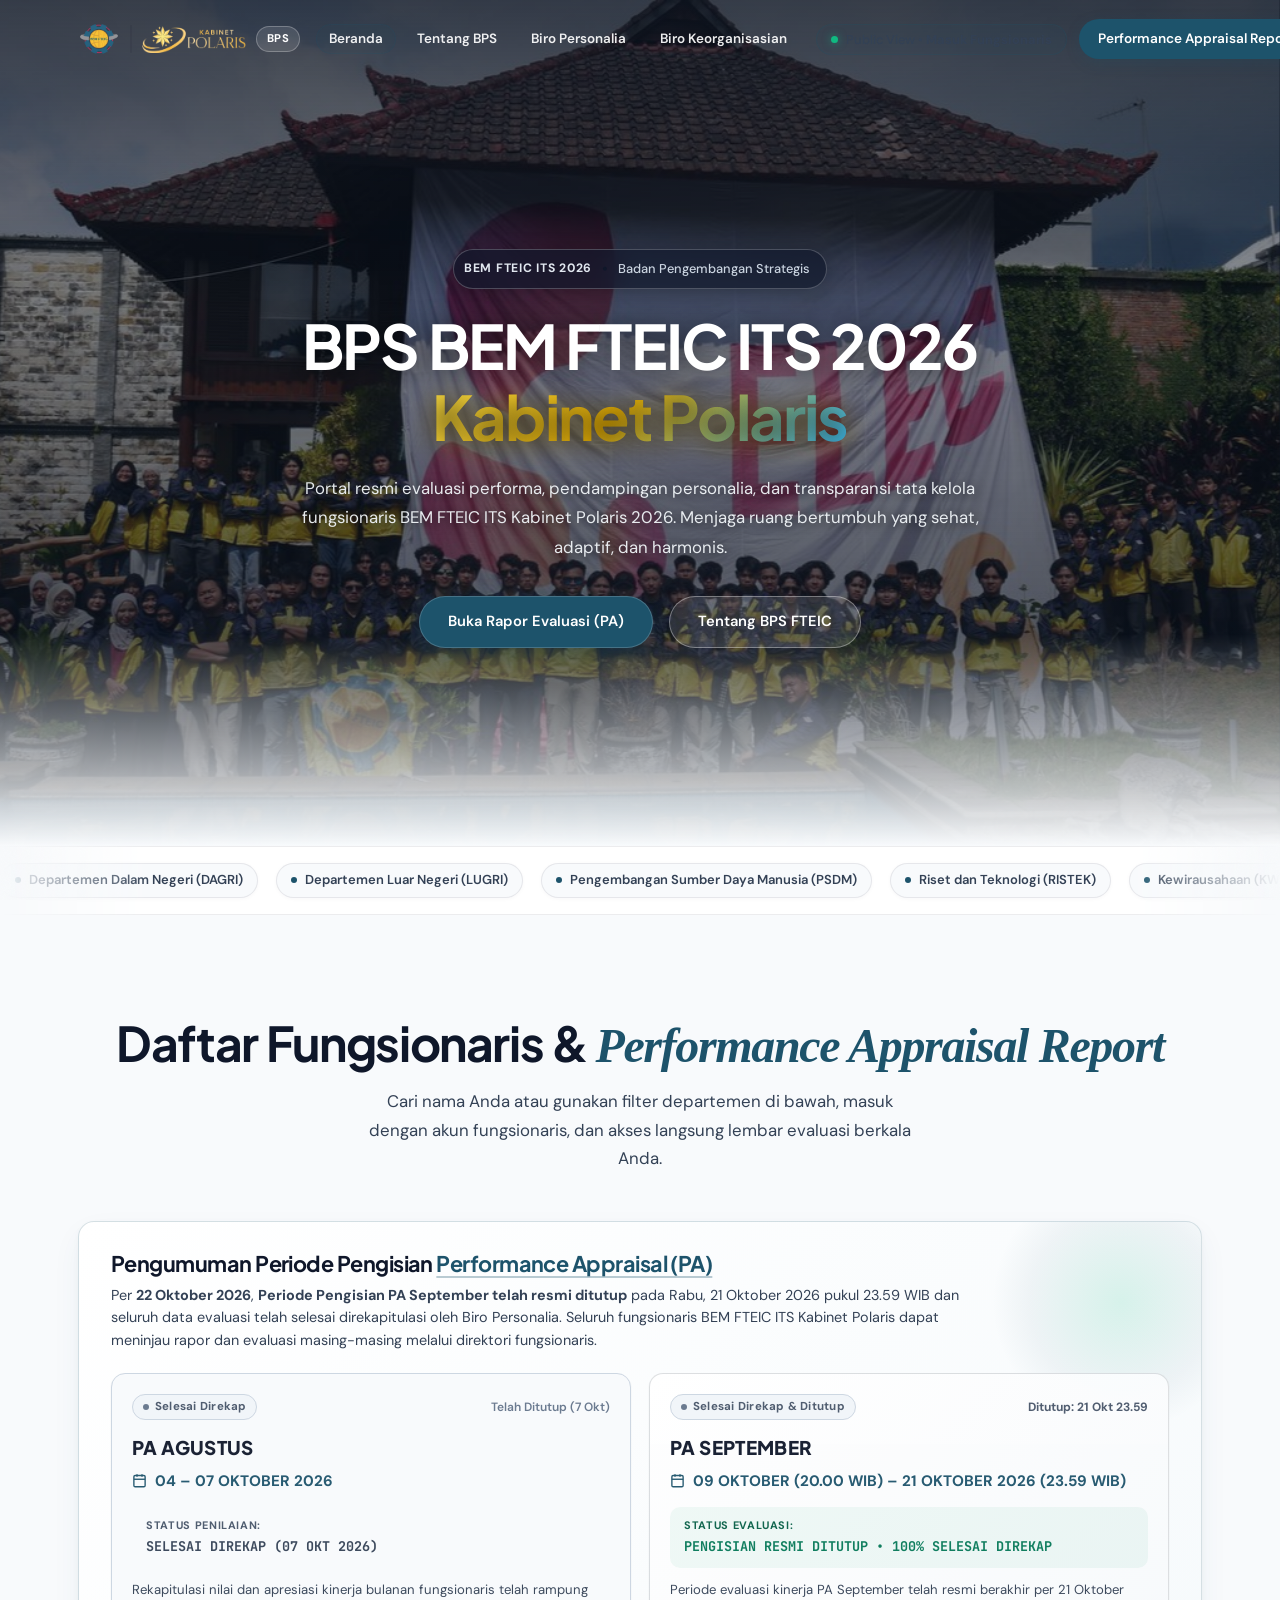
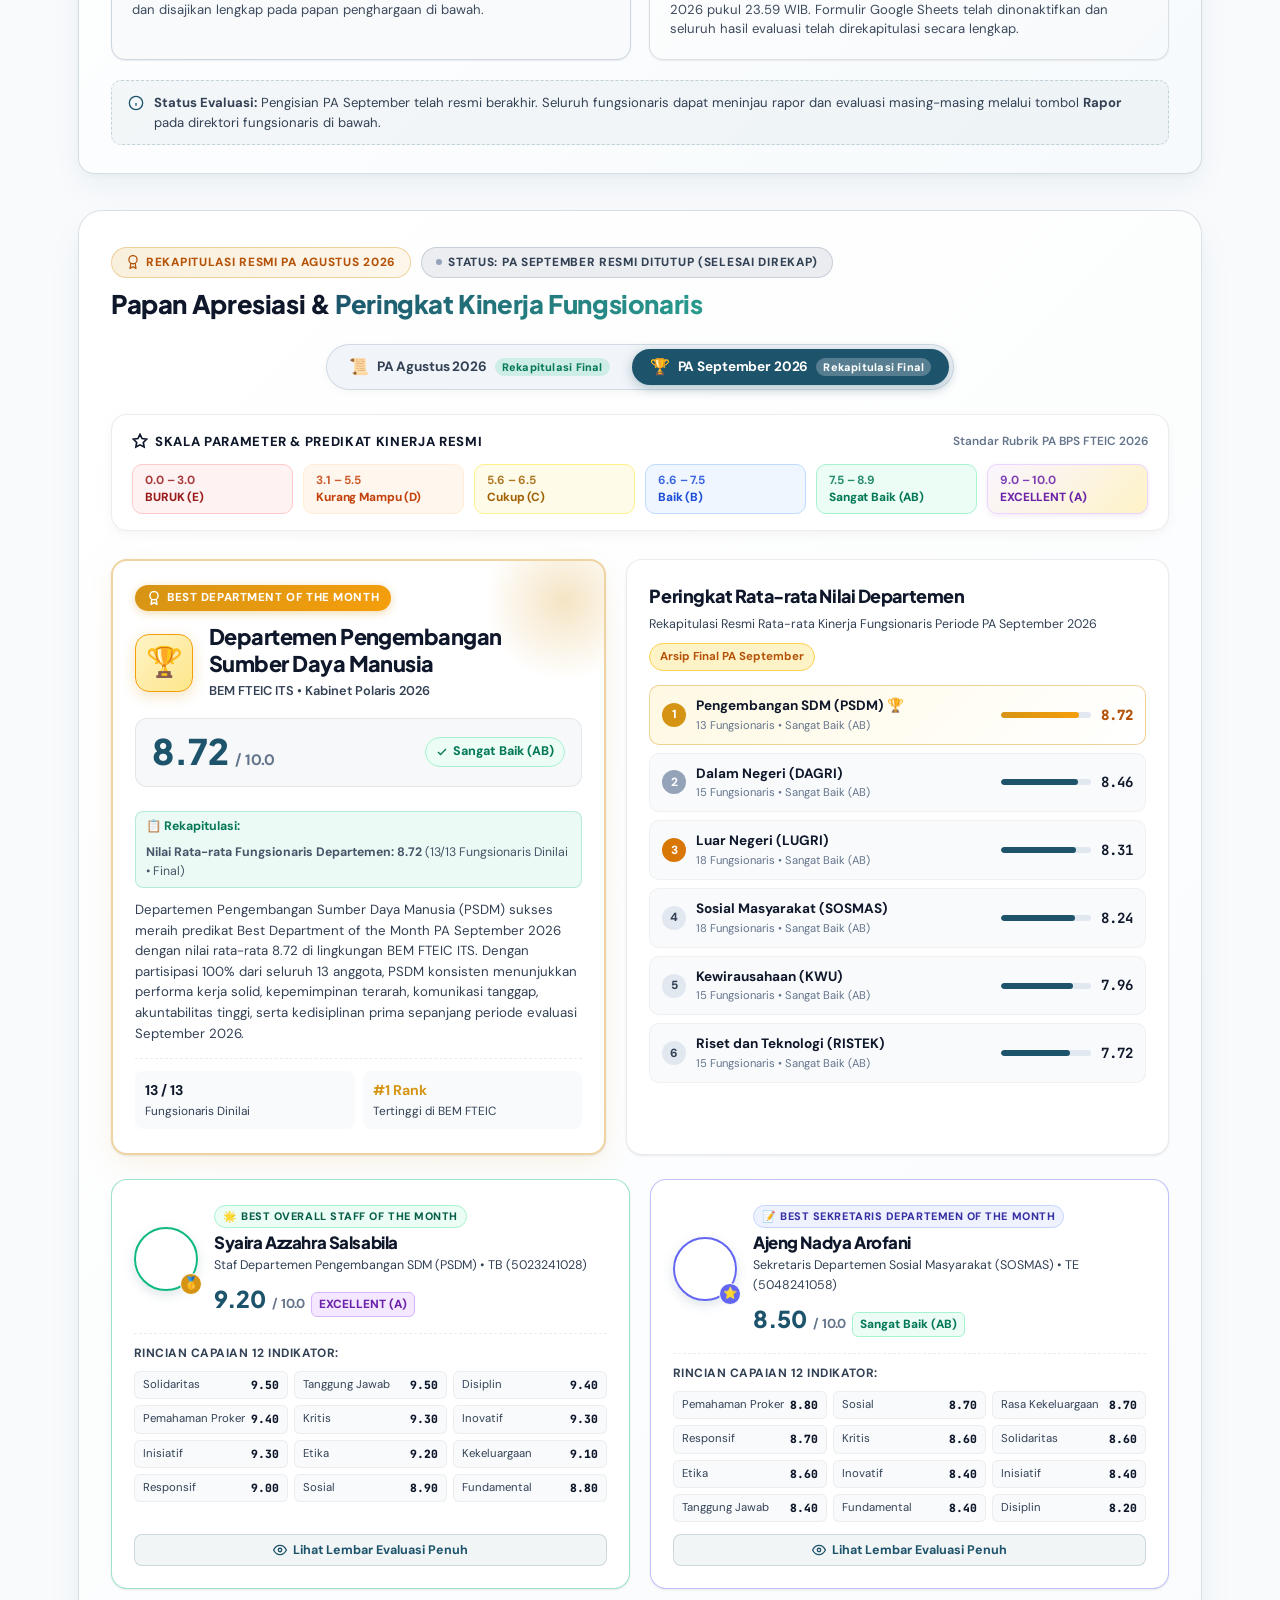
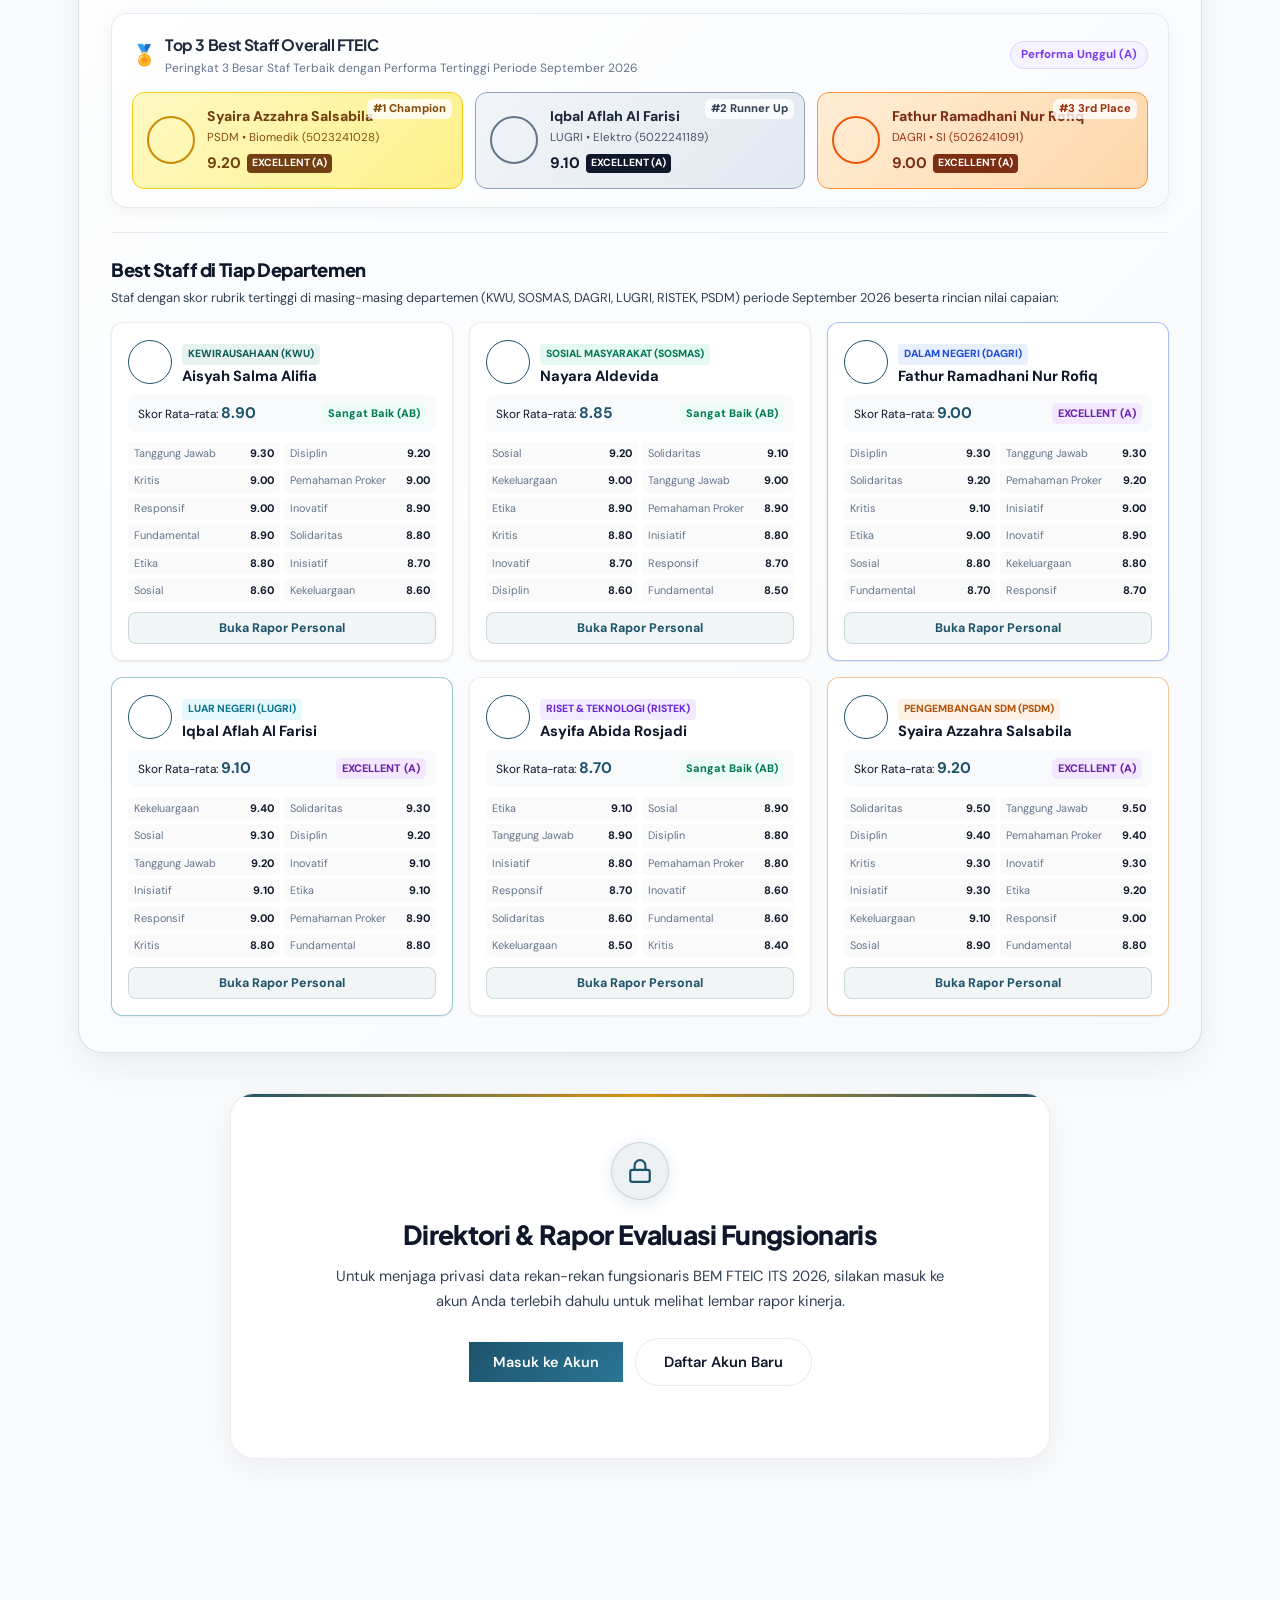
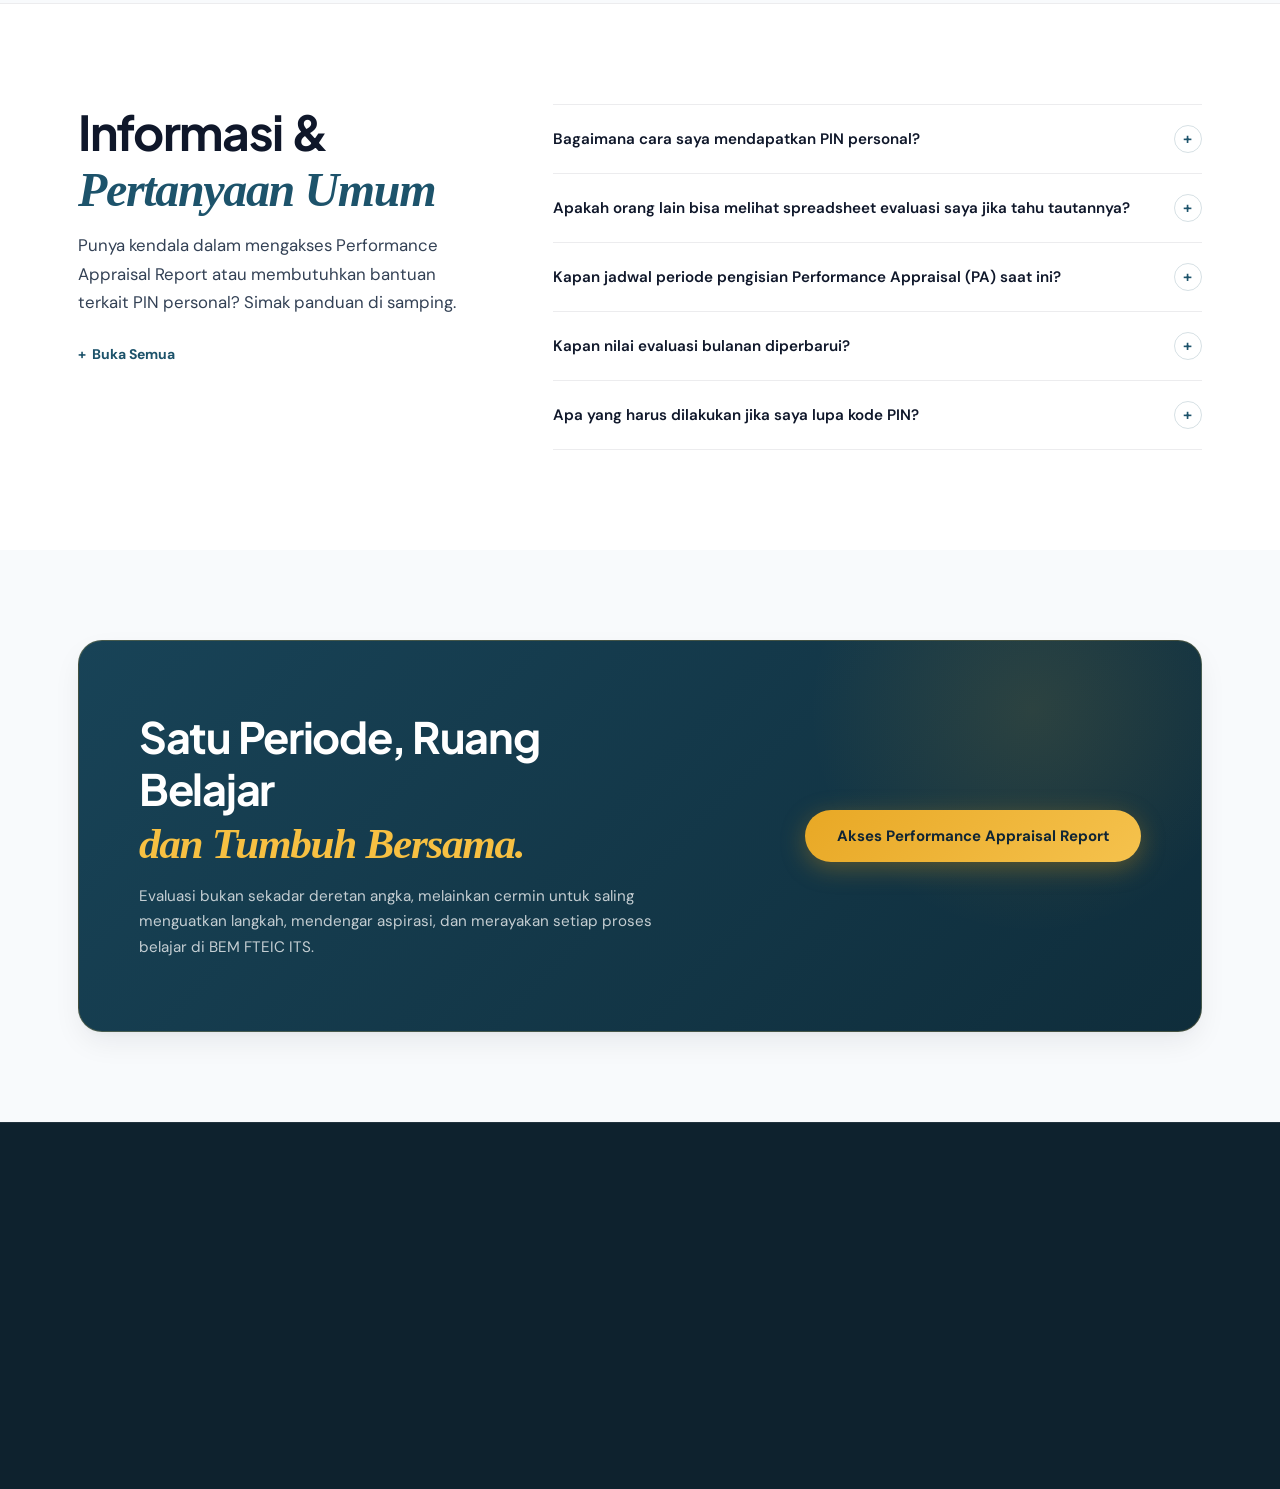
==== commit db5299a0: "fix(ui): remove 'BPH 30% dan Dept 70%' text from department rankings and trophy card" ====
--- a/index.html
+++ b/index.html
@@ -904,12 +904,12 @@
 
               <!-- Rekapitulasi Resmi Nilai Department of the Month PA September -->
               <div class="pa-dept-weight-breakdown" id="bestDeptWeightBreakdownSep" style="margin: 10px 0 12px; font-size: 0.77rem; color: #475569; background: rgba(16, 185, 129, 0.08); border: 1px solid rgba(16, 185, 129, 0.25); padding: 5px 10px; border-radius: 8px; display: inline-flex; align-items: center; gap: 6px; flex-wrap: wrap;">
-                <span style="color: #047857; font-weight: 700;">📋 Formula Pembobotan:</span>
-                <span><strong>30% Evaluasi BPH (9.50) + 70% Internal Fungsionaris (8.39) = Nilai Akhir: 8.72</strong> (13/13 Fungsionaris Dinilai • Final)</span>
+                <span style="color: #047857; font-weight: 700;">📋 Rekapitulasi:</span>
+                <span><strong>Nilai Rata-rata Fungsionaris Departemen: 8.72</strong> (13/13 Fungsionaris Dinilai • Final)</span>
               </div>
 
               <p class="pa-best-dept-desc" id="bestDeptDescSep">
-                Departemen Pengembangan Sumber Daya Manusia (PSDM) sukses meraih predikat Best Department of the Month PA September 2026. Melalui akumulasi formula pembobotan resmi: 30% Evaluasi Objektif BPH (9.50) dan 70% Rata-rata Kinerja Internal Fungsionaris (8.39), PSDM berhasil memimpin peringkat #1 di lingkungan BEM FTEIC ITS dengan total nilai 8.72 berkat kepemimpinan terarah, kaderisasi terstruktur, kedisiplinan kerja tinggi, dan akuntabilitas prima sepanjang periode evaluasi September 2026.
+                Departemen Pengembangan Sumber Daya Manusia (PSDM) sukses meraih predikat Best Department of the Month PA September 2026 dengan nilai rata-rata 8.72 di lingkungan BEM FTEIC ITS. Dengan partisipasi 100% dari seluruh 13 anggota, PSDM konsisten menunjukkan performa kerja solid, kepemimpinan terarah, komunikasi tanggap, akuntabilitas tinggi, serta kedisiplinan prima sepanjang periode evaluasi September 2026.
               </p>
             </div>
 
@@ -932,7 +932,7 @@
                 <div>
                   <h4 class="pa-ranking-title">Peringkat Rata-rata Nilai Departemen</h4>
                   <p class="pa-ranking-sub">
-                    Akumulasi Resmi Pembobotan 30% Evaluasi BPH + 70% Kinerja Internal Fungsionaris
+                    Rekapitulasi Resmi Rata-rata Kinerja Fungsionaris Periode PA September 2026
                   </p>
                 </div>
                 <span style="font-size: 0.72rem; font-weight: 700; color: #B45309; background: #FEF3C7; border: 1px solid #FCD34D; padding: 4px 10px; border-radius: 999px;">
@@ -949,11 +949,11 @@
                   <span class="pa-rank-num">1</span>
                   <div class="pa-rank-dept-info">
                     <span class="pa-rank-dept-name">Pengembangan SDM (PSDM) 🏆</span>
-                    <span class="pa-rank-dept-meta">13 Fungsionaris • BPH 30%: 9.50 | Dept 70%: 8.39</span>
+                    <span class="pa-rank-dept-meta">13 Fungsionaris • Sangat Baik (AB)</span>
                   </div>
                 </div>
                 <div class="pa-rank-score-wrap">
-                  <div class="pa-rank-bar-bg" title="Nilai Akhir (30% BPH + 70% Internal)">
+                  <div class="pa-rank-bar-bg" title="Nilai Rata-rata Fungsionaris PA September">
                     <div class="pa-rank-bar-fill" style="width: 87%;"></div>
                   </div>
                   <span class="pa-rank-score-text" style="color: #B45309;">8.72</span>
@@ -966,11 +966,11 @@
                   <span class="pa-rank-num">2</span>
                   <div class="pa-rank-dept-info">
                     <span class="pa-rank-dept-name">Dalam Negeri (DAGRI)</span>
-                    <span class="pa-rank-dept-meta">15 Fungsionaris • BPH 30%: 8.15 | Dept 70%: 8.59</span>
+                    <span class="pa-rank-dept-meta">15 Fungsionaris • Sangat Baik (AB)</span>
                   </div>
                 </div>
                 <div class="pa-rank-score-wrap">
-                  <div class="pa-rank-bar-bg" title="Nilai Akhir (30% BPH + 70% Internal)">
+                  <div class="pa-rank-bar-bg" title="Nilai Rata-rata Fungsionaris PA September">
                     <div class="pa-rank-bar-fill" style="width: 85%;"></div>
                   </div>
                   <span class="pa-rank-score-text">8.46</span>
@@ -983,11 +983,11 @@
                   <span class="pa-rank-num">3</span>
                   <div class="pa-rank-dept-info">
                     <span class="pa-rank-dept-name">Luar Negeri (LUGRI)</span>
-                    <span class="pa-rank-dept-meta">18 Fungsionaris • BPH 30%: 8.60 | Dept 70%: 8.19</span>
+                    <span class="pa-rank-dept-meta">18 Fungsionaris • Sangat Baik (AB)</span>
                   </div>
                 </div>
                 <div class="pa-rank-score-wrap">
-                  <div class="pa-rank-bar-bg" title="Nilai Akhir (30% BPH + 70% Internal)">
+                  <div class="pa-rank-bar-bg" title="Nilai Rata-rata Fungsionaris PA September">
                     <div class="pa-rank-bar-fill" style="width: 83%;"></div>
                   </div>
                   <span class="pa-rank-score-text">8.31</span>
@@ -1000,11 +1000,11 @@
                   <span class="pa-rank-num">4</span>
                   <div class="pa-rank-dept-info">
                     <span class="pa-rank-dept-name">Sosial Masyarakat (SOSMAS)</span>
-                    <span class="pa-rank-dept-meta">18 Fungsionaris • BPH 30%: 8.25 | Dept 70%: 8.24</span>
+                    <span class="pa-rank-dept-meta">18 Fungsionaris • Sangat Baik (AB)</span>
                   </div>
                 </div>
                 <div class="pa-rank-score-wrap">
-                  <div class="pa-rank-bar-bg" title="Nilai Akhir (30% BPH + 70% Internal)">
+                  <div class="pa-rank-bar-bg" title="Nilai Rata-rata Fungsionaris PA September">
                     <div class="pa-rank-bar-fill" style="width: 82%;"></div>
                   </div>
                   <span class="pa-rank-score-text">8.24</span>
@@ -1017,11 +1017,11 @@
                   <span class="pa-rank-num">5</span>
                   <div class="pa-rank-dept-info">
                     <span class="pa-rank-dept-name">Kewirausahaan (KWU)</span>
-                    <span class="pa-rank-dept-meta">15 Fungsionaris • BPH 30%: 7.00 | Dept 70%: 8.37</span>
+                    <span class="pa-rank-dept-meta">15 Fungsionaris • Baik (B)</span>
                   </div>
                 </div>
                 <div class="pa-rank-score-wrap">
-                  <div class="pa-rank-bar-bg" title="Nilai Akhir (30% BPH + 70% Internal)">
+                  <div class="pa-rank-bar-bg" title="Nilai Rata-rata Fungsionaris PA September">
                     <div class="pa-rank-bar-fill" style="width: 80%;"></div>
                   </div>
                   <span class="pa-rank-score-text">7.96</span>
@@ -1034,11 +1034,11 @@
                   <span class="pa-rank-num">6</span>
                   <div class="pa-rank-dept-info">
                     <span class="pa-rank-dept-name">Riset dan Teknologi (RISTEK)</span>
-                    <span class="pa-rank-dept-meta">15 Fungsionaris • BPH 30%: 7.25 | Dept 70%: 7.92</span>
+                    <span class="pa-rank-dept-meta">15 Fungsionaris • Baik (B)</span>
                   </div>
                 </div>
                 <div class="pa-rank-score-wrap">
-                  <div class="pa-rank-bar-bg" title="Nilai Akhir (30% BPH + 70% Internal)">
+                  <div class="pa-rank-bar-bg" title="Nilai Rata-rata Fungsionaris PA September">
                     <div class="pa-rank-bar-fill" style="width: 77%;"></div>
                   </div>
                   <span class="pa-rank-score-text">7.72</span>
